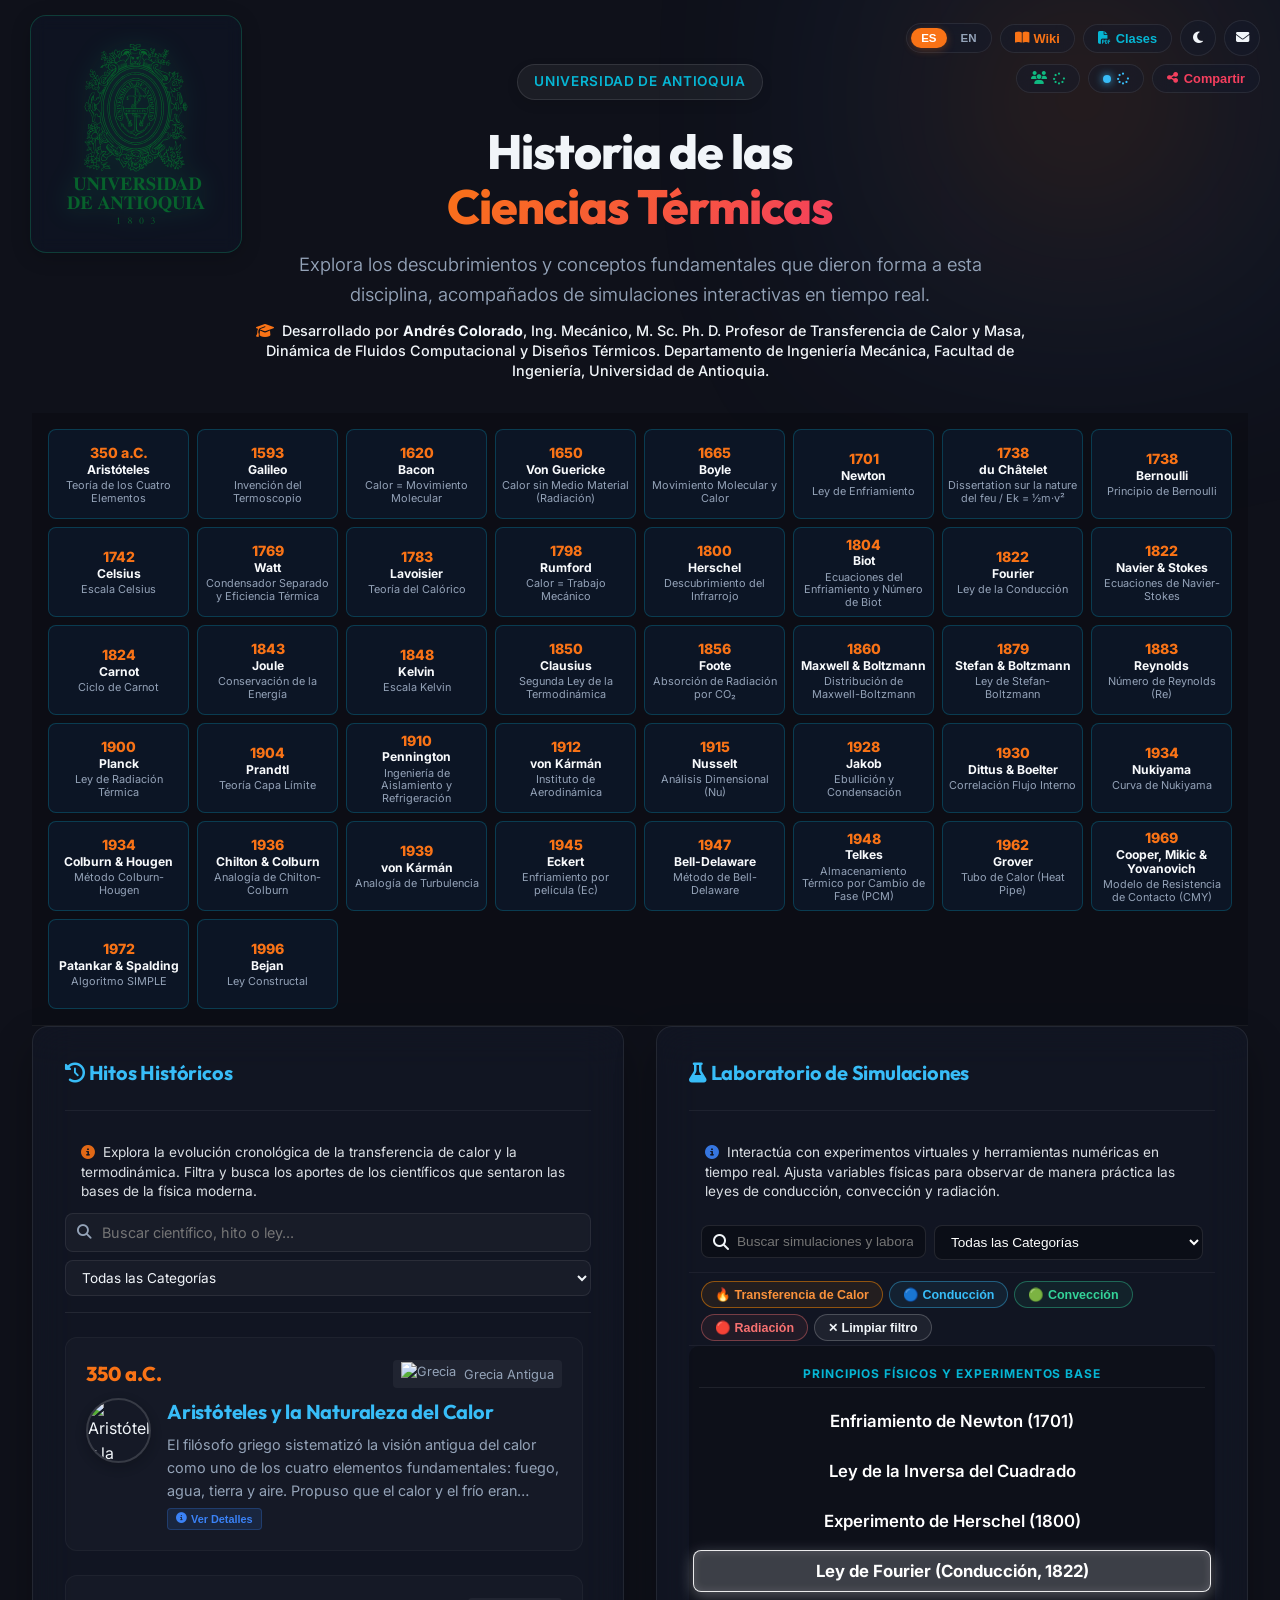
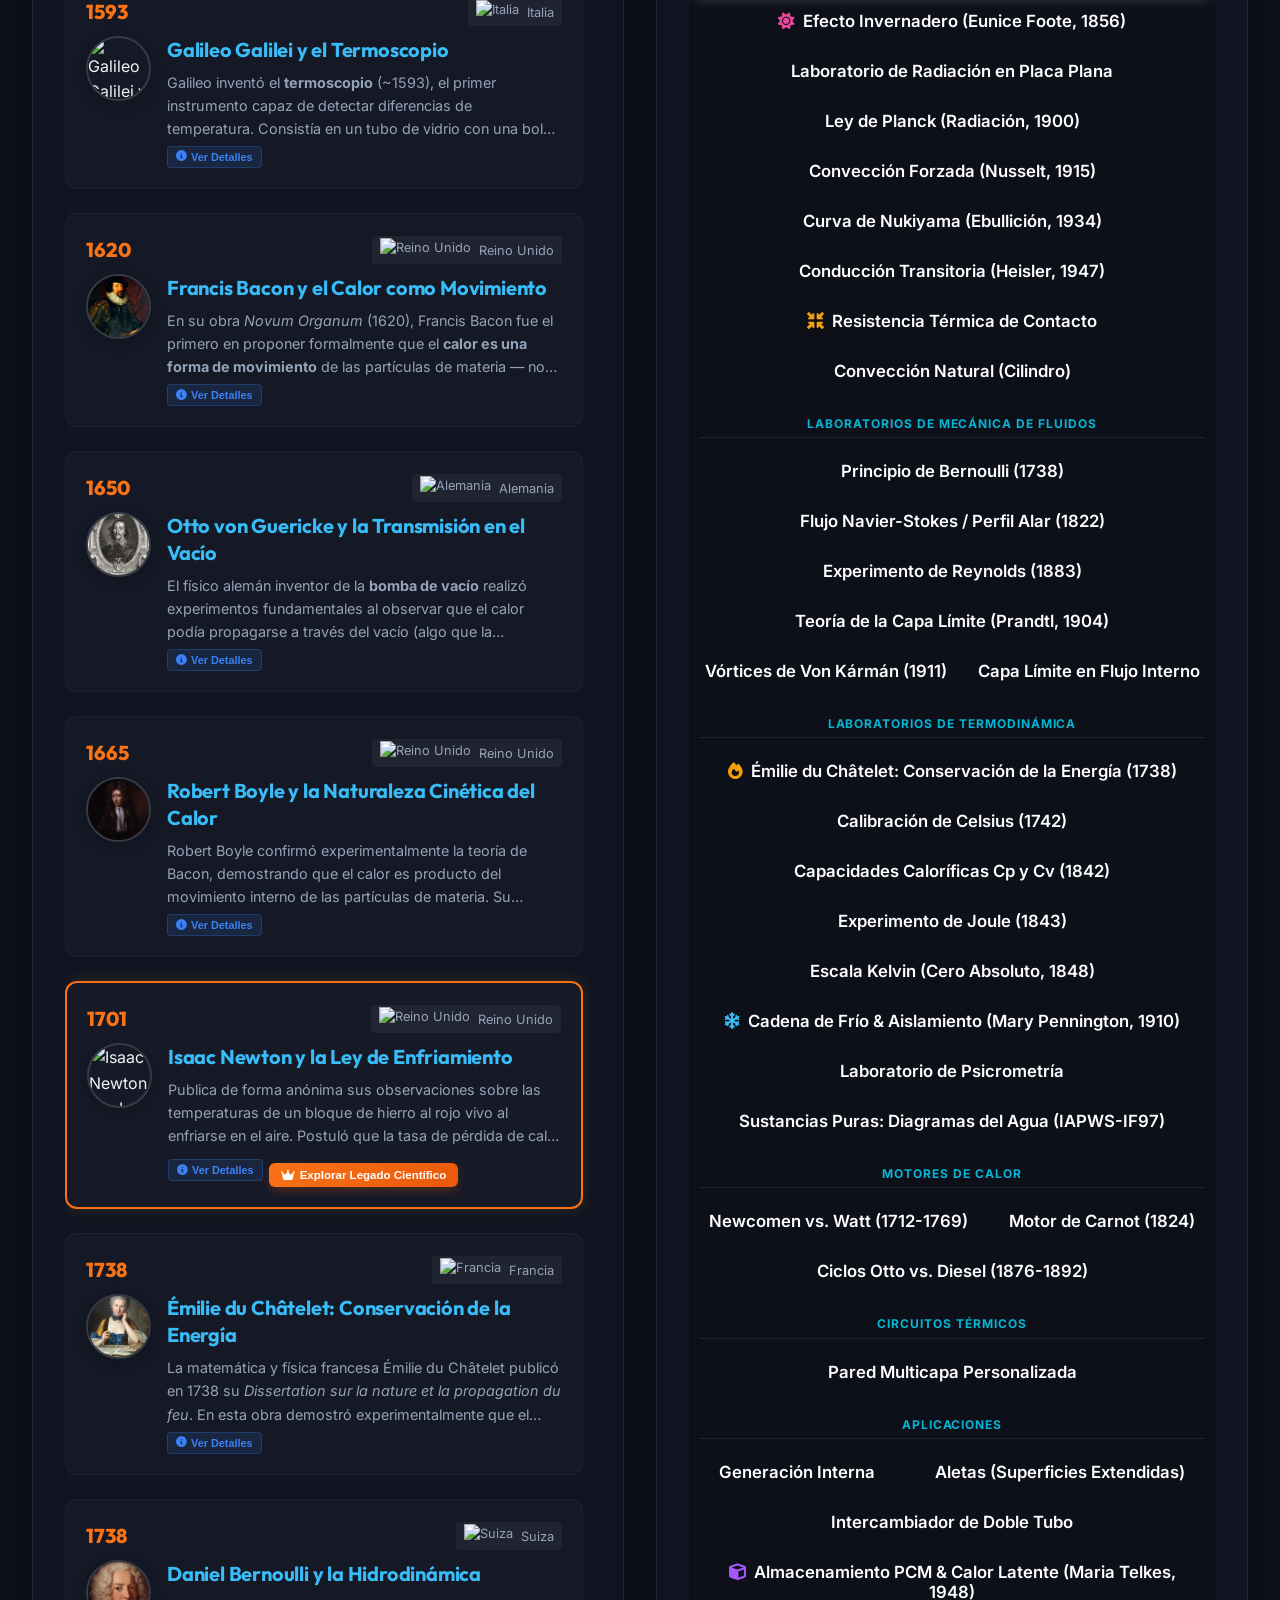
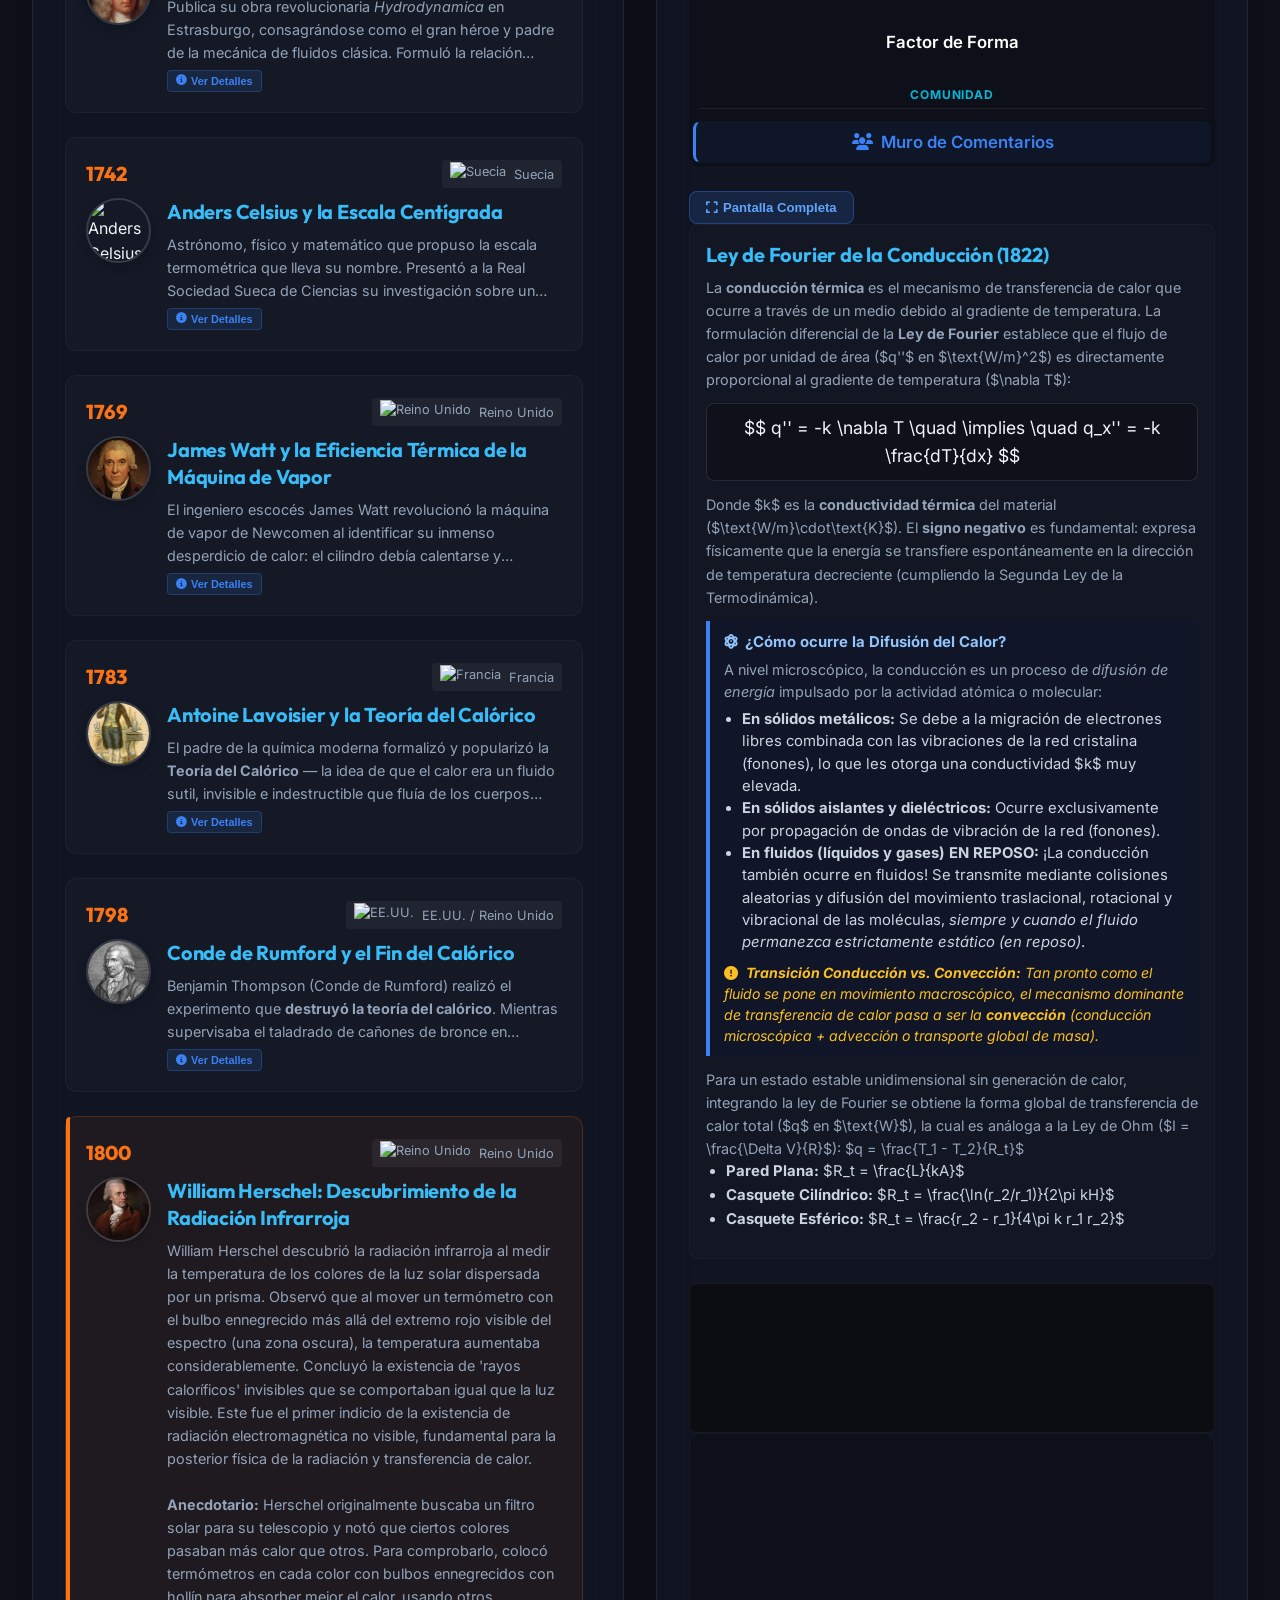
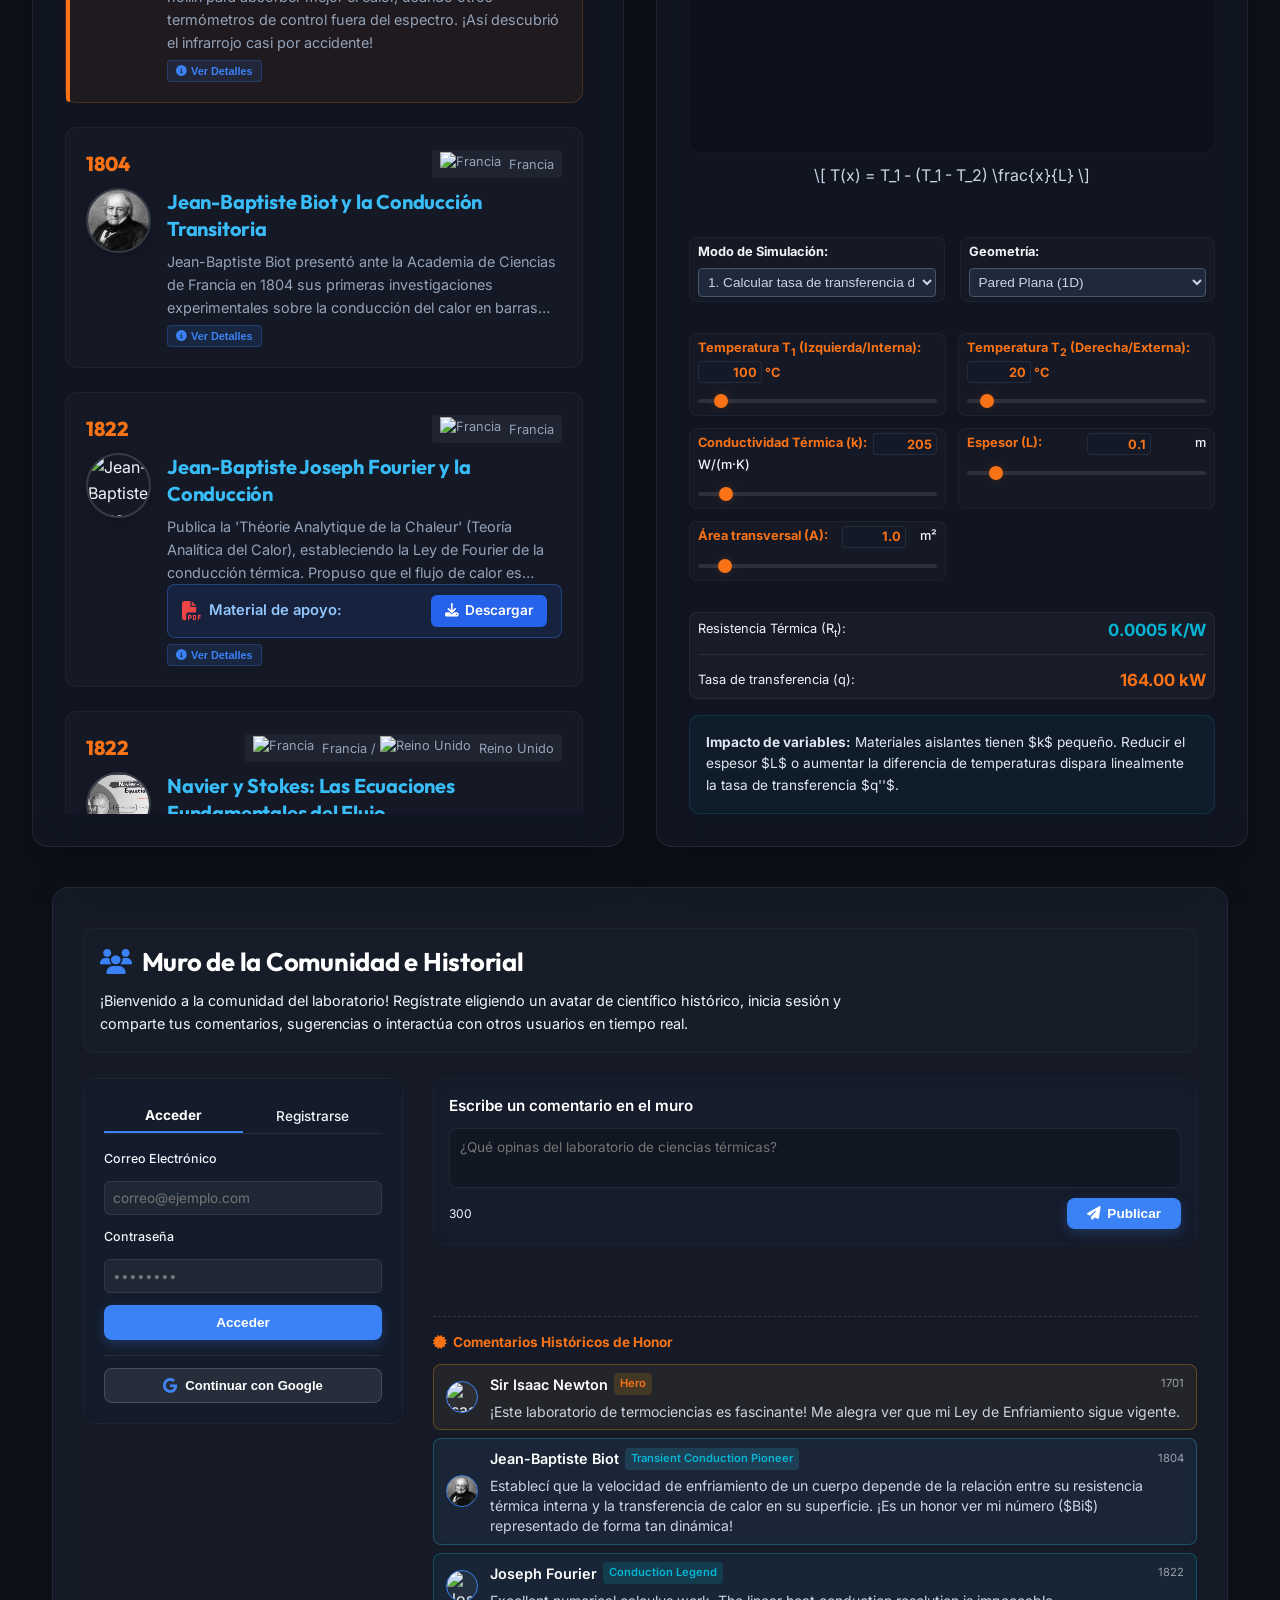
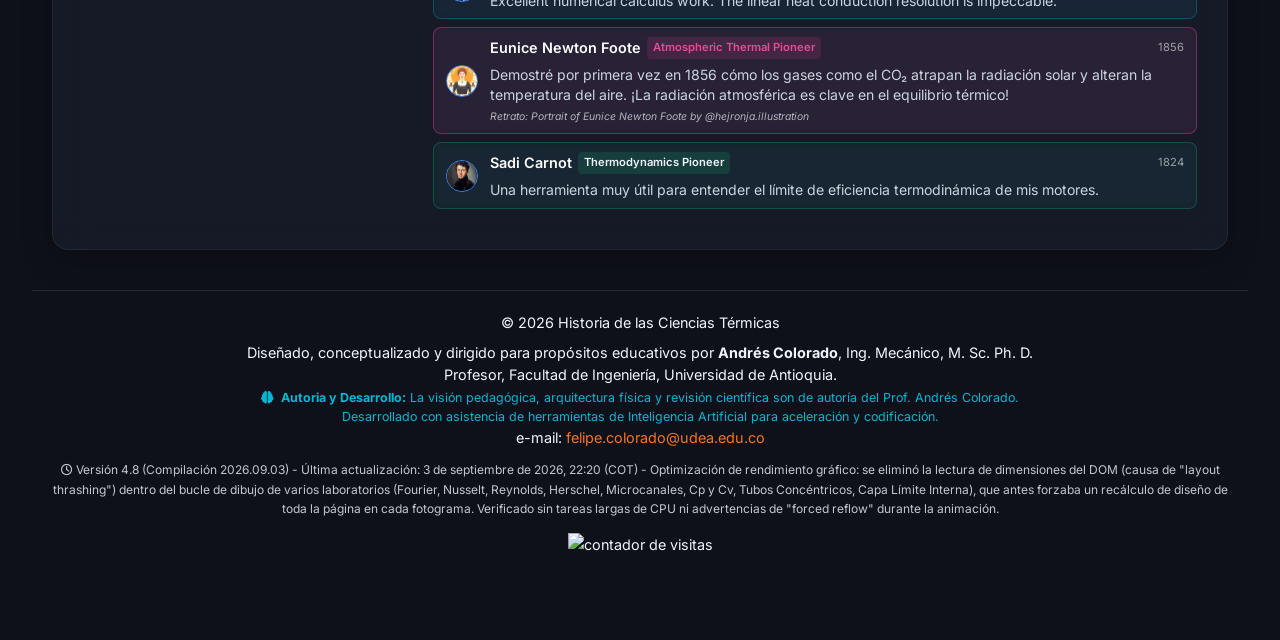
==== index.html @ 3f64eb7a "Add files via upload" ====
<!DOCTYPE html>
<html lang="es">

<head>
    <meta charset="UTF-8">
    <meta name="viewport" content="width=device-width, initial-scale=1.0">
    <title>Historia de las Ciencias Térmicas - UdeA</title>
    <meta name="description"
        content="Línea de tiempo interactiva y simulaciones de los hitos científicos más importantes en termodinámica, transferencia de calor y ciencias térmicas.">

    <!-- Google tag (gtag.js) - Google Analytics -->
    <!-- REEMPLAZAR 'G-XXXXXXXXXX' CON TU ID DE MEDICIÓN REAL DE GOOGLE ANALYTICS -->
    <script async src="https://www.googletagmanager.com/gtag/js?id=G-Z2BTN33SYF"></script>
    <script>
        window.dataLayer = window.dataLayer || [];
        function gtag() { dataLayer.push(arguments); }
        gtag('js', new Date());

        gtag('config', 'G-Z2BTN33SYF');
    </script>
    <link rel="preconnect" href="https://fonts.googleapis.com">
    <link rel="preconnect" href="https://fonts.gstatic.com" crossorigin>
    <link
        href="https://fonts.googleapis.com/css2?family=Inter:wght@300;400;500;600;700&family=Outfit:wght@400;600;700;800&display=swap"
        rel="stylesheet">

    <link rel="stylesheet" href="https://cdnjs.cloudflare.com/ajax/libs/font-awesome/6.4.0/css/all.min.css">

    <script src="https://cdn.jsdelivr.net/npm/chart.js"></script>
    <script
        src="https://cdn.jsdelivr.net/npm/chartjs-plugin-annotation@2.2.1/dist/chartjs-plugin-annotation.min.js"></script>

    <!-- FIX v2: MathJax configured for manual typeset control to fix first-load rendering -->
    <script>
        window.MathJax = {
            tex: {
                inlineMath: [['$', '$'], ['\\(', '\\)']]
            },
            startup: {
                typeset: false
            }
        };
    </script>
    <script src="https://cdn.jsdelivr.net/npm/mathjax@3/es5/tex-mml-chtml.js"></script>

    <link rel="stylesheet" href="style.css?v=v3fix17">

</head>

<body>
    <!-- Top Navbar Floating Controls -->
    <div
        style="position: fixed; top: 20px; right: 20px; z-index: 99999; display: flex; flex-direction: column; align-items: flex-end; gap: 8px;">

        <!-- Row 1: Controls -->
        <div style="display: flex; align-items: center; gap: 8px;">
            <div class="lang-selector-container"
                style="display: flex; gap: 4px; background: var(--panel-bg); padding: 4px; border-radius: 20px; border: 1px solid var(--panel-border); backdrop-filter: blur(10px);">
                <button class="lang-btn active" data-lang="es" onclick="translateDOM('es')"
                    style="background: none; border: none; color: var(--text-primary); font-size: 0.72rem; font-weight: 700; padding: 4px 10px; border-radius: 12px; cursor: pointer; transition: all 0.2s;">ES</button>
                <button class="lang-btn" data-lang="en" onclick="translateDOM('en')"
                    style="background: none; border: none; color: var(--text-muted); font-size: 0.72rem; font-weight: 700; padding: 4px 10px; border-radius: 12px; cursor: pointer; transition: all 0.2s;">EN</button>
            </div>

            <button id="wiki-toggle" class="btn-clear" title="Abrir Wiki de Ciencias Térmicas"
                style="background: var(--panel-bg); color: var(--accent-orange); border: 1px solid var(--panel-border); font-weight: 700; padding: 6px 14px; border-radius: 20px; cursor: pointer; backdrop-filter: blur(10px); display: inline-flex; align-items: center; gap: 5px; font-size: 0.8rem;"
                onclick="window.openThermalWiki();">
                <i class="fas fa-book-open"></i> <span>Wiki</span>
            </button>

            <!-- Descarga de Clases (PDF) Toggle -->
            <button id="downloads-toggle" class="btn-clear downloads-toggle-btn"
                title="Descargar clases de Transferencia de Calor y Masa">
                <i id="downloads-toggle-icon" class="fas fa-file-pdf"></i>
                <span class="lang-es">Clases</span><span class="lang-en" style="display:none;">Classes</span>
            </button>

            <button id="theme-toggle" class="btn-clear" title="Alternar Modo Oscuro/Claro"
                style="background: var(--panel-bg); color: var(--text-primary); border: 1px solid var(--panel-border); padding: 6px 12px; border-radius: 50%; cursor: pointer; backdrop-filter: blur(10px); width: 36px; height: 36px; display: flex; align-items: center; justify-content: center;">
                <i class="fas fa-moon"></i>
            </button>

            <button id="contact-toggle" class="btn-clear" title="Mostrar Información de Contacto"
                style="background: var(--panel-bg); color: var(--text-primary); border: 1px solid var(--panel-border); padding: 6px 12px; border-radius: 50%; cursor: pointer; backdrop-filter: blur(10px); width: 36px; height: 36px; display: flex; align-items: center; justify-content: center;">
                <i class="fas fa-envelope"></i>
            </button>
        </div>

        <!-- Row 2: Stats -->
        <div style="display: flex; align-items: center; gap: 8px;">
            <!-- Botón de Contador de Usuarios Registrados -->
            <button id="user-count-btn" class="btn-clear" title="Usuarios Registrados"
                style="background: var(--panel-bg); color: #10b981; border: 1px solid var(--panel-border); font-weight: 700; padding: 6px 14px; border-radius: 20px; cursor: pointer; backdrop-filter: blur(10px); display: inline-flex; align-items: center; gap: 6px; font-size: 0.8rem;">
                <i class="fas fa-users"></i> <span id="user-count-text"><i class="fas fa-spinner fa-spin"
                        style="font-size: 0.75rem;"></i></span>
            </button>

            <!-- Botón de Usuarios Conectados en Línea -->
            <button id="online-count-btn" class="btn-clear" title=""
                style="background: var(--panel-bg); color: #38bdf8; border: 1px solid var(--panel-border); font-weight: 700; padding: 6px 14px; border-radius: 20px; cursor: pointer; backdrop-filter: blur(10px); display: inline-flex; align-items: center; gap: 6px; font-size: 0.8rem;">
                <span
                    style="display: inline-block; width: 8px; height: 8px; border-radius: 50%; background: #38bdf8; box-shadow: 0 0 8px #38bdf8; animation: pulse-online 1.5s infinite;"></span>
                <span id="online-count-text"><i class="fas fa-spinner fa-spin" style="font-size: 0.75rem;"></i></span>
            </button>

            <!-- Botón de Compartir -->
            <button id="share-btn" class="btn-clear" title="Compartir Aplicación" onclick="openShareModal()"
                style="background: var(--panel-bg); color: #f43f5e; border: 1px solid var(--panel-border); font-weight: 700; padding: 6px 14px; border-radius: 20px; cursor: pointer; backdrop-filter: blur(10px); display: inline-flex; align-items: center; gap: 6px; font-size: 0.8rem;">
                <i class="fas fa-share-alt"></i>
                <span class="lang-es">Compartir</span>
                <span class="lang-en" style="display:none;">Share</span>
            </button>

            <style>
                @keyframes pulse-online {
                    0% {
                        opacity: 0.4;
                    }

                    50% {
                        opacity: 1;
                    }

                    100% {
                        opacity: 0.4;
                    }
                }
            </style>
        </div>
    </div>
    <div id="contact-box" class="contact-box glass"
        style="display: none; position: fixed; top: 75px; right: 20px; z-index: 1000; padding: 12px 16px; border-radius: 8px; border: 1px solid var(--panel-border); font-size: 0.75rem; color: var(--text-secondary); max-width: 300px; text-align: left; background: var(--panel-bg); flex-direction: column; gap: 4px; box-shadow: 0 8px 25px rgba(0, 0, 0, 0.25); backdrop-filter: blur(10px);">
        <div
            style="font-weight: bold; color: var(--accent-orange); display: flex; align-items: center; gap: 5px; margin-bottom: 4px;">
            <i class="fas fa-envelope-open-text"></i> <span class="lang-es">Contacto / Soporte</span><span
                class="lang-en" style="display:none;">Contact / Support</span>
        </div>
        <div><strong>Prof. Andrés Colorado</strong></div>
        <div style="font-size: 0.7rem; opacity: 0.85; margin-bottom: 2px;">
            <span class="lang-es">Ing. Mecánico, M. Sc. Ph. D. Profesor, Facultad de Ingeniería, Universidad de
                Antioquia</span>
            <span class="lang-en" style="display:none;">Mechanical Engineer, M. Sc. Ph. D. Professor, Faculty of
                Engineering, University of Antioquia</span>
        </div>
        <div style="font-size: 0.7rem; opacity: 0.85;">
            <span class="lang-es">Dudas, inquietudes o correcciones:</span>
            <span class="lang-en" style="display:none;">Questions, concerns or corrections:</span>
        </div>
        <div><a href="mailto:felipe.colorado@udea.edu.co"
                style="color: var(--accent-cyan); text-decoration: none; font-weight: bold;">felipe.colorado@udea.edu.co</a>
        </div>
    </div>

    <!-- Panel de Descarga de Clases (PDF) -->
    <div id="downloads-box" class="downloads-panel glass" style="display: none;">
        <div class="downloads-panel-title">
            <i class="fas fa-file-pdf"></i>
            <span class="lang-es">Descarga las clases de Transferencia de Calor y Masa</span>
            <span class="lang-en" style="display:none;">Download the Heat and Mass Transfer class slides</span>
        </div>
        <ol class="downloads-panel-list">
            <li>
                <a href="Clase%201.pdf" download target="_blank" rel="noopener">
                    <i class="fas fa-file-pdf"></i>
                    <span class="lang-es">Clase 1</span><span class="lang-en" style="display:none;">Class 1</span>
                </a>
            </li>
            <li>
                <a href="Clase%202.pdf" download target="_blank" rel="noopener">
                    <i class="fas fa-file-pdf"></i>
                    <span class="lang-es">Clase 2</span><span class="lang-en" style="display:none;">Class 2</span>
                </a>
            </li>
            <li>
                <a href="Clase%203%20y%20clase%204.pdf" download target="_blank" rel="noopener">
                    <i class="fas fa-file-pdf"></i>
                    <span class="lang-es">Clase 3 y Clase 4</span><span class="lang-en" style="display:none;">Class 3
                        &amp; Class 4</span>
                </a>
            </li>
            <li>
                <a href="Guia_Estudio_Transferencia_Calor_Masa_2.pdf" download target="_blank" rel="noopener">
                    <i class="fas fa-file-pdf"></i>
                    <span class="lang-es">Material Apoyo Clases 1-4</span><span class="lang-en"
                        style="display:none;">Support Material Lectures 1-4</span>
                </a>
            </li>
        </ol>
    </div>

    <div class="bg-glow"></div>
    <header class="app-header" style="position: relative;">
        <!-- Escudo Universidad de Antioquia -->
        <div class="udea-shield-container"
            style="position: absolute; top: 15px; left: 30px; z-index: 10; display: flex; align-items: center; justify-content: center; background: rgba(15, 23, 42, 0.45); border: 1px solid rgba(16, 185, 129, 0.25); padding: 18px 24px; border-radius: 16px; backdrop-filter: blur(8px); box-shadow: 0 4px 20px rgba(0, 0, 0, 0.2); transition: all 0.3s ease;">
            <img src="Escudo-UdeA.svg" alt="Escudo Universidad de Antioquia"
                style="height: 200px; width: auto; filter: drop-shadow(0 0 12px rgba(16, 185, 129, 0.35));" />
        </div>
        <style>
            .udea-shield-container:hover {
                transform: translateY(-2px);
                border-color: rgba(16, 185, 129, 0.65);
                box-shadow: 0 6px 24px rgba(16, 185, 129, 0.35);
            }

            @media (max-width: 768px) {
                .udea-shield-container {
                    position: relative;
                    top: 0;
                    left: 0;
                    margin: 0 auto 15px;
                    display: inline-flex;
                }

                .udea-shield-container img {
                    height: 120px !important;
                }
            }
        </style>
        <div class="header-content">
            <span class="badge">Universidad de Antioquia</span>
            <h1>Historia de las<br><span class="highlight">Ciencias Térmicas</span></h1>
            <p class="subtitle">
                <span class="lang-es">Explora los descubrimientos y conceptos fundamentales que dieron forma a esta
                    disciplina, acompañados de simulaciones interactivas en tiempo real.</span>
                <span class="lang-en" style="display:none;">Explore the fundamental discoveries and concepts that shaped
                    this discipline, accompanied by real-time interactive simulations.</span>
            </p>
            <p
                style="font-size: 0.9rem; color: var(--text-secondary); margin: 12px auto 0; font-weight: 500; max-width: 800px; line-height: 1.4; text-align: center;">
                <i class="fas fa-graduation-cap" style="color: var(--accent-orange); margin-right: 4px;"></i>
                <span class="lang-es">Desarrollado por <strong>Andrés Colorado</strong>, Ing. Mecánico, M. Sc. Ph. D.
                    Profesor de Transferencia de Calor y Masa, Dinámica de Fluidos Computacional y Diseños Térmicos.
                    Departamento de Ingeniería Mecánica, Facultad de Ingeniería, Universidad de Antioquia.</span>
                <span class="lang-en" style="display:none;">Developed by <strong>Andrés Colorado</strong>, Mechanical
                    Engineer, M. Sc. Ph. D. Professor of Heat and Mass Transfer, Computational Fluid Dynamics and
                    Thermal Designs. Department of Mechanical Engineering, Faculty of Engineering, University of
                    Antioquia.</span>
            </p>
        </div>
    </header>

    <main class="app-main">
        <!-- Horizontal Timeline -->
        <div class="top-timeline-wrapper">
            <div class="top-timeline-container" id="top-timeline">
                <div class="timeline-line"></div>
                <!-- Dynamic timeline cards will be loaded here -->
            </div>
        </div>

        <section class="dashboard-grid">

            <!-- Left Panel: Interactive Timeline -->
            <div class="panel glass timeline-panel">
                <div class="panel-header">
                    <h2><i class="fas fa-history"></i> <span class="lang-es">Hitos Históricos</span><span
                            class="lang-en" style="display:none;">Historical Milestones</span></h2>
                </div>
                <p class="section-description"
                    style="font-size: 0.85rem; color: var(--text-secondary); margin: 0 16px 12px 16px; opacity: 0.9; line-height: 1.4;">
                    <i class="fas fa-info-circle" style="color: var(--accent-orange); margin-right: 4px;"></i>
                    <span class="lang-es">Explora la evolución cronológica de la transferencia de calor y la
                        termodinámica. Filtra y busca los aportes de los científicos que sentaron las bases de la física
                        moderna.</span>
                    <span class="lang-en" style="display:none;">Explore the chronological evolution of heat transfer and
                        thermodynamics. Filter and search for the contributions of scientists who laid the foundations
                        of modern physics.</span>
                </p>

                <div class="timeline-controls">
                    <div class="search-wrapper">
                        <i class="fas fa-search"></i>
                        <input type="text" id="timeline-search" class="search-input"
                            placeholder="Buscar científico, hito o ley...">
                    </div>
                    <div class="filter-wrapper">
                        <select id="timeline-filter-category" class="filter-select">
                            <option value="all" class="lang-es">Todas las Categorías</option>
                            <option value="all" class="lang-en" style="display:none;">All Categories</option>
                            <option value="Historia">Historia</option>
                            <option value="Conducción">Conducción</option>
                            <option value="Convección">Convección</option>
                            <option value="Radiación">Radiación</option>
                            <option value="Termodinámica">Termodinámica</option>
                            <option value="Otros" class="lang-es">Otros</option>
                            <option value="Otros" class="lang-en" style="display:none;">Others</option>
                        </select>
                    </div>
                </div>

                <div class="timeline-container" id="timeline">
                    <!-- Dynamic timeline cards will be loaded here -->
                </div>
            </div>

            <div class="panel glass info-panel">
                <div class="panel-header">
                    <h2><i class="fas fa-flask"></i> <span class="lang-es">Laboratorio de Simulaciones</span><span
                            class="lang-en" style="display:none;">Simulation Laboratory</span></h2>
                </div>
                <p class="section-description"
                    style="font-size: 0.85rem; color: var(--text-secondary); margin: 0 16px 12px 16px; opacity: 0.9; line-height: 1.4;">
                    <i class="fas fa-info-circle" style="color: var(--accent-blue); margin-right: 4px;"></i>
                    <span class="lang-es">Interactúa con experimentos virtuales y herramientas numéricas en tiempo real.
                        Ajusta variables físicas para observar de manera práctica las leyes de conducción, convección y
                        radiación.</span>
                    <span class="lang-en" style="display:none;">Interact with virtual experiments and numerical tools in
                        real time. Adjust physical variables to practically observe the laws of conduction, convection,
                        and radiation.</span>
                </p>

                <div class="tabs-container">
                    <div
                        style="padding: 12px; border-bottom: 1px solid rgba(255,255,255,0.05); display: flex; gap: 8px; flex-wrap: wrap;">
                        <div style="position: relative; flex: 1; min-width: 200px;">
                            <i class="fas fa-search"
                                style="position: absolute; left: 12px; top: 50%; transform: translateY(-50%); color: var(--text-secondary);"></i>
                            <input type="text" id="lab-search" placeholder="Buscar simulaciones y laboratorios..."
                                onkeyup="window.filterLabs()"
                                style="width: 100%; padding: 8px 12px 8px 35px; border-radius: 8px; border: 1px solid rgba(255,255,255,0.1); background: rgba(0,0,0,0.3); color: white; font-size: 0.85rem; box-sizing: border-box;">
                        </div>
                        <select id="lab-filter-category" onchange="window.filterLabs()"
                            style="padding: 8px 12px; border-radius: 8px; border: 1px solid rgba(255,255,255,0.1); background: rgba(0,0,0,0.3); color: white; font-size: 0.85rem; cursor: pointer;">
                            <option value="all" class="lang-es">Todas las Categorías</option>
                            <option value="all" class="lang-en" style="display:none;">All Categories</option>
                            <option value="Principios" class="lang-es">Principios y Experimentos</option>
                            <option value="Principios" class="lang-en" style="display:none;">Principles & Experiments
                            </option>
                            <option id="mecanica-de-fluidos" value="Mecánica" class="lang-es">Laboratorios de Mecánica
                                de Fluidos</option>
                            <option id="mecanica-de-fluidos-en" value="Mecánica" class="lang-en" style="display:none;">
                                Fluid Mechanics Laboratories</option>
                            <option value="Motores" class="lang-es">Motores de Calor</option>
                            <option value="Motores" class="lang-en" style="display:none;">Heat Engines</option>
                            <option value="Termodinámica" class="lang-es">Termodinámica</option>
                            <option value="Termodinámica" class="lang-en" style="display:none;">Thermodynamics</option>
                            <option value="Circuitos" class="lang-es">Circuitos Térmicos</option>
                            <option value="Circuitos" class="lang-en" style="display:none;">Thermal Circuits</option>
                            <option value="Aplicaciones" class="lang-es">Aplicaciones</option>
                            <option value="Aplicaciones" class="lang-en" style="display:none;">Applications</option>
                            <option value="transferencia-calor" class="lang-es">🔥 Transferencia de Calor</option>
                            <option value="transferencia-calor" class="lang-en" style="display:none;">🔥 Heat Transfer Labs</option>
                            <option value="Comunidad" class="lang-es">Comunidad</option>
                            <option value="Comunidad" class="lang-en" style="display:none;">Community</option>
                            <optgroup label="Mecanismos" class="lang-es">
                                <option value="conduccion">Conducción</option>
                                <option value="conveccion">Convección</option>
                                <option value="radiacion">Radiación</option>
                            </optgroup>
                            <optgroup label="Mechanisms" class="lang-en" style="display:none;">
                                <option value="conduccion">Conduction</option>
                                <option value="conveccion">Convection</option>
                                <option value="radiacion">Radiation</option>
                            </optgroup>
                        </select>
                    </div>

                    <div id="tc-pill-filters" style="display:flex; gap:6px; flex-wrap:wrap; padding:8px 12px 4px 12px; border-bottom:1px solid rgba(255,255,255,0.05);">
                        <button class="tc-pill" data-filter="transferencia-calor"
                            onclick="window.activatePillFilter(this)"
                            style="padding:5px 13px; border-radius:20px; border:1px solid rgba(255,140,0,0.5); background:rgba(255,140,0,0.08); color:#fb923c; font-size:0.78rem; cursor:pointer; font-weight:600; transition:all .2s;">
                            🔥 <span class="lang-es">Transferencia de Calor</span><span class="lang-en" style="display:none;">Heat Transfer</span>
                        </button>
                        <button class="tc-pill" data-filter="conduccion"
                            onclick="window.activatePillFilter(this)"
                            style="padding:5px 13px; border-radius:20px; border:1px solid rgba(56,189,248,0.4); background:rgba(56,189,248,0.07); color:#38bdf8; font-size:0.78rem; cursor:pointer; font-weight:600; transition:all .2s;">
                            🔵 <span class="lang-es">Conducción</span><span class="lang-en" style="display:none;">Conduction</span>
                        </button>
                        <button class="tc-pill" data-filter="conveccion"
                            onclick="window.activatePillFilter(this)"
                            style="padding:5px 13px; border-radius:20px; border:1px solid rgba(52,211,153,0.4); background:rgba(52,211,153,0.07); color:#34d399; font-size:0.78rem; cursor:pointer; font-weight:600; transition:all .2s;">
                            🟢 <span class="lang-es">Convección</span><span class="lang-en" style="display:none;">Convection</span>
                        </button>
                        <button class="tc-pill" data-filter="radiacion"
                            onclick="window.activatePillFilter(this)"
                            style="padding:5px 13px; border-radius:20px; border:1px solid rgba(248,113,113,0.4); background:rgba(248,113,113,0.07); color:#f87171; font-size:0.78rem; cursor:pointer; font-weight:600; transition:all .2s;">
                            🔴 <span class="lang-es">Radiación</span><span class="lang-en" style="display:none;">Radiation</span>
                        </button>
                        <button class="tc-pill tc-pill-active" data-filter="all"
                            onclick="window.activatePillFilter(this)"
                            style="padding:5px 13px; border-radius:20px; border:1px solid rgba(255,255,255,0.2); background:rgba(255,255,255,0.06); color:var(--text-secondary); font-size:0.78rem; cursor:pointer; font-weight:600; transition:all .2s;">
                            ✕ <span class="lang-es">Limpiar filtro</span><span class="lang-en" style="display:none;">Clear filter</span>
                        </button>
                    </div>
                    <div class="tabs-header">
                        <div class="tab-category-title"><span class="lang-es">Principios Físicos y Experimentos
                                Base</span><span class="lang-en" style="display:none;">Physical Principles and Base
                                Experiments</span></div>
                        <button class="tab-btn" data-target="newton-sim" data-category="transferencia-calor" data-tags="transferencia-calor conveccion">Enfriamiento de Newton
                            (1701)</button>
                        <button class="tab-btn" data-target="invsq-sim" data-category="transferencia-calor">Ley de la Inversa del
                            Cuadrado</button>
                        <button class="tab-btn" data-target="herschel-sim" data-category="transferencia-calor" data-tags="transferencia-calor radiacion">Experimento de
                            Herschel (1800)</button>
                        <button class="tab-btn active" data-target="fourier-sim" data-category="transferencia-calor" data-tags="transferencia-calor conduccion">Ley de Fourier
                            (Conducción, 1822)</button>
                        <button class="tab-btn" data-target="foote-sim"
                            onclick="setTimeout(function(){ if(window.initFooteSimulation) window.initFooteSimulation(); }, 50);"><i
                                class="fas fa-sun" style="color:#ec4899; margin-right:4px;"></i> <span
                                class="lang-es">Efecto Invernadero (Eunice Foote, 1856)</span><span class="lang-en"
                                style="display:none;">Greenhouse Effect (Eunice Foote, 1856)</span></button>
                        <button class="tab-btn" data-target="lab-radiacion-placa-plana"
                            data-category="transferencia-calor" data-tags="transferencia-calor radiacion">
                            <span class="lang-es">Laboratorio de Radiación en Placa Plana</span><span class="lang-en"
                                style="display:none;">Flat Plate Radiation Lab</span></button>
                        <button class="tab-btn" data-target="planck-sim" data-category="transferencia-calor" data-tags="transferencia-calor radiacion">Ley de Planck
                            (Radiación, 1900)</button>
                        <button class="tab-btn" data-target="nusselt-sim" data-category="transferencia-calor" data-tags="transferencia-calor conduccion conveccion">Convección Forzada
                            (Nusselt, 1915)</button>
                        <button class="tab-btn" data-target="boiling-sim" data-category="transferencia-calor" data-tags="transferencia-calor conveccion">Curva de Nukiyama
                            (Ebullición, 1934)</button>
                        <button class="tab-btn" data-target="transient-sim" data-category="transferencia-calor" data-tags="transferencia-calor conduccion">Conducción
                            Transitoria (Heisler, 1947)</button>
                        <button class="tab-btn" data-target="contact-res-sim" data-category="transferencia-calor" data-tags="transferencia-calor conduccion"><i class="fas fa-compress-arrows-alt"
                                style="color:#f59e0b; margin-right:4px;"></i> <span class="lang-es">Resistencia
                                Térmica de Contacto</span><span class="lang-en" style="display:none;">Thermal Contact
                                Resistance</span></button>
                        <button class="tab-btn" data-target="nat-conv-sim" data-category="transferencia-calor" data-tags="transferencia-calor conveccion">Convección Natural
                            (Cilindro)</button>
                        <div class="tab-category-title"><span class="lang-es">Laboratorios de Mecánica de
                                Fluidos</span><span class="lang-en" style="display:none;">Fluid Mechanics
                                Laboratories</span></div>
                        <button class="tab-btn" data-target="bernoulli-sim">Principio de Bernoulli (1738)</button>
                        <button class="tab-btn" data-target="ns-sim">Flujo Navier-Stokes / Perfil Alar (1822)</button>
                        <button class="tab-btn" data-target="reynolds-sim">Experimento de
                            Reynolds (1883)</button>
                        <button class="tab-btn" data-target="prandtl-sim" data-category="transferencia-calor" data-tags="transferencia-calor conveccion">Teoría de la Capa
                            Límite (Prandtl, 1904)</button>
                        <button class="tab-btn" data-target="vortex-sim">Vórtices de Von Kármán (1911)</button>
                        <button class="tab-btn" data-target="internal-bl-sim" data-category="transferencia-calor" data-tags="transferencia-calor conveccion">Capa Límite en
                            Flujo Interno</button>
                        <div class="tab-category-title"><span class="lang-es">Laboratorios de Termodinámica</span><span
                                class="lang-en" style="display:none;">Thermodynamics Laboratories</span></div>
                        <button class="tab-btn" data-target="chatelet-sim"><i
                                class="fas fa-fire" style="color:#f59e0b; margin-right:4px;"></i> <span
                                class="lang-es">Émilie du Châtelet: Conservación de la Energía (1738)</span><span
                                class="lang-en" style="display:none;">Émilie du Châtelet: Energy Conservation
                                (1738)</span></button>
                        <button class="tab-btn" data-target="celsius-sim">Calibración de Celsius (1742)</button>
                        <button class="tab-btn" data-target="cpcv-sim">Capacidades Caloríficas Cp y Cv (1842)</button>
                        <button class="tab-btn" data-target="joule-sim">Experimento de Joule (1843)</button>
                        <button class="tab-btn" data-target="kelvin-sim">Escala Kelvin (Cero Absoluto, 1848)</button>
                        <button class="tab-btn lab-otros" data-target="clausius-sim">Entropía y Segunda Ley (Clausius,
                            1850)</button>
                        <button class="tab-btn lab-otros" data-target="maxwell-sim">Teoría Cinética (Maxwell-Boltzmann,
                            1860)</button>
                        <button class="tab-btn" data-target="pennington-sim"
                            data-category="transferencia-calor" data-tags="transferencia-calor conduccion"><i
                                class="fas fa-snowflake" style="color:#38bdf8; margin-right:4px;"></i> <span
                                class="lang-es">Cadena de Frío & Aislamiento (Mary Pennington, 1910)</span><span
                                class="lang-en" style="display:none;">Cold Chain & Insulation (Mary Pennington,
                                1910)</span></button>
                        <button class="tab-btn" data-target="psychrometry-lab-sim"
                            onclick="setTimeout(function(){ if(window.initPsychrometryLab) window.initPsychrometryLab(); }, 50);">
                            <span class="lang-es">Laboratorio de Psicrometría</span><span class="lang-en"
                                style="display:none;">Psychrometrics Lab</span></button>
                        <button class="tab-btn" data-target="water-substance-sim"><span class="lang-es">Sustancias
                                Puras: Diagramas del Agua (IAPWS-IF97)</span><span class="lang-en"
                                style="display:none;">Pure Substances: Water Diagrams
                                (IAPWS-IF97)</span></button>
                        <div class="tab-category-title"><span class="lang-es">Motores de Calor</span><span
                                class="lang-en" style="display:none;">Heat Engines</span></div>
                        <button class="tab-btn" data-target="watt-sim">Newcomen vs. Watt (1712-1769)</button>
                        <button class="tab-btn" data-target="carnot-sim">Motor de Carnot (1824)</button>
                        <button class="tab-btn" data-target="ottodiesel-sim">Ciclos Otto vs. Diesel (1876-1892)</button>
                        <div class="tab-category-title"><span class="lang-es">Circuitos Térmicos</span><span
                                class="lang-en" style="display:none;">Thermal Circuits</span></div>
                        <button class="tab-btn" data-target="multicapa-custom-sim" data-category="transferencia-calor" data-tags="transferencia-calor conduccion">Pared
                            Multicapa Personalizada</button>
                        <div class="tab-category-title"><span class="lang-es">Aplicaciones</span><span class="lang-en"
                                style="display:none;">Applications</span></div>
                        <button class="tab-btn" data-target="gen-sim" data-category="transferencia-calor" data-tags="transferencia-calor conduccion">Generación
                            Interna</button>
                        <button class="tab-btn lab-otros" data-target="pelton-sim">Tanque + Venturi + Pelton</button>
                        <button class="tab-btn" data-target="fin-sim" data-category="transferencia-calor" data-tags="transferencia-calor conduccion conveccion">Aletas (Superficies
                            Extendidas)</button>
                        <button class="tab-btn" data-target="doublepipe-sim" data-category="transferencia-calor" data-tags="transferencia-calor conveccion">Intercambiador de
                            Doble Tubo</button>
                        <button class="tab-btn" data-target="telkes-sim"
                            data-category="transferencia-calor" data-tags="transferencia-calor conduccion"><i
                                class="fas fa-cube" style="color:#a855f7; margin-right:4px;"></i> <span
                                class="lang-es">Almacenamiento PCM & Calor Latente (Maria Telkes, 1948)</span><span
                                class="lang-en" style="display:none;">PCM Thermal Storage & Latent Heat (Maria Telkes,
                                1948)</span></button>
                        <button class="tab-btn" data-target="vf-sim" data-category="transferencia-calor" data-tags="transferencia-calor radiacion">Factor de Forma</button>
                        <button class="tab-btn lab-otros" data-target="microchannel-sim" data-category="transferencia-calor">Disipador de
                            Microcanales (1981)</button>
                        <div class="tab-category-title"><span class="lang-es">Comunidad</span><span class="lang-en"
                                style="display:none;">Community</span></div>
                        <button class="tab-btn"
                            onclick="document.getElementById('community-board-section').scrollIntoView({ behavior: 'smooth' })"
                            style="border-left: 3px solid var(--accent-blue); color: var(--accent-blue) !important; background: rgba(59,130,246,0.06);"><i
                                class="fas fa-users" style="margin-right: 4px;"></i> <span class="lang-es">Muro de
                                Comentarios</span><span class="lang-en" style="display:none;">Comment
                                Wall</span></button>
                    </div>

                    <div class="tabs-content">

                        <!-- Fourier Simulation Tab -->
                        <div class="tab-pane active" id="fourier-sim">
                            <div id="fourier-lab-modal">
                                <button id="fourier-lab-open-btn" title="Abrir laboratorio en pantalla completa">
                                    <i class="fas fa-expand"></i>
                                    <span class="lang-es">Pantalla Completa</span>
                                    <span class="lang-en" style="display:none;">Full Screen</span>
                                </button>
                                <button id="fourier-lab-close-btn" aria-label="Cerrar pantalla completa"
                                    title="Cerrar pantalla completa">&#x2715;</button>
                                <div id="fourier-lab-aria-live" class="sr-only" role="status" aria-live="polite"></div>
                                <div class="sim-intro">
                                    <h3><span class="lang-es">Ley de Fourier de la Conducción (1822)</span><span
                                            class="lang-en" style="display:none;">Fourier's Law of Heat Conduction
                                            (1822)</span></h3>

                                    <p><span class="lang-es">La <strong>conducción térmica</strong> es el mecanismo de
                                            transferencia de calor que ocurre a través de un medio debido al gradiente
                                            de temperatura. La formulación diferencial de la <strong>Ley de
                                                Fourier</strong> establece que el flujo de calor por unidad de área
                                            ($q''$ en $\text{W/m}^2$) es directamente proporcional al gradiente de
                                            temperatura ($\nabla T$):</span>
                                        <span class="lang-en" style="display:none;"><strong>Thermal conduction</strong>
                                            is the heat transfer mechanism that occurs through a medium due to a
                                            temperature gradient. The differential formulation of <strong>Fourier's
                                                Law</strong> states that heat flux per unit area ($q''$ in
                                            $\text{W/m}^2$) is directly proportional to the temperature gradient
                                            ($\nabla T$):</span>
                                    </p>

                                    <div
                                        style="text-align: center; margin: 12px 0; font-size: 1.1rem; background: rgba(0,0,0,0.25); padding: 10px; border-radius: 8px; border: 1px solid rgba(255,255,255,0.1);">
                                        $$ q'' = -k \nabla T \quad \implies \quad q_x'' = -k \frac{dT}{dx} $$
                                    </div>

                                    <p><span class="lang-es">Donde $k$ es la <strong>conductividad térmica</strong> del
                                            material ($\text{W/m}\cdot\text{K}$). El <strong>signo negativo</strong> es
                                            fundamental: expresa físicamente que la energía se transfiere
                                            espontáneamente en la dirección de temperatura decreciente (cumpliendo la
                                            Segunda Ley de la Termodinámica).</span>
                                        <span class="lang-en" style="display:none;">Where $k$ is the material's
                                            <strong>thermal conductivity</strong> ($\text{W/m}\cdot\text{K}$). The
                                            <strong>negative sign</strong> is fundamental: it physically expresses that
                                            energy flows spontaneously in the direction of decreasing temperature
                                            (satisfying the Second Law of Thermodynamics).</span>
                                    </p>

                                    <div
                                        style="background: rgba(15, 23, 42, 0.6); border-left: 4px solid #3b82f6; padding: 10px 14px; margin: 12px 0; border-radius: 0 8px 8px 0; font-size: 0.93rem; line-height: 1.5;">
                                        <strong style="color: #93c5fd;"><i class="fas fa-atom"
                                                style="margin-right: 6px;"></i><span class="lang-es">¿Cómo ocurre la
                                                Difusión del Calor?</span><span class="lang-en"
                                                style="display:none;">How does Heat Diffusion occur?</span></strong>
                                        <p style="margin-top: 6px; margin-bottom: 6px;"><span class="lang-es">A nivel
                                                microscópico, la conducción es un proceso de <em>difusión de
                                                    energía</em> impulsado por la actividad atómica o molecular:</span>
                                            <span class="lang-en" style="display:none;">At the microscopic level,
                                                conduction is an energy <em>diffusion process</em> driven by atomic or
                                                molecular activity:</span>
                                        </p>
                                        <ul style="margin-left: 18px; margin-bottom: 4px; color: #cbd5e1;">
                                            <li><strong><span class="lang-es">En sólidos metálicos:</span><span
                                                        class="lang-en" style="display:none;">In metallic
                                                        solids:</span></strong> <span class="lang-es">Se debe a la
                                                    migración de electrones libres combinada con las vibraciones de la
                                                    red cristalina (fonones), lo que les otorga una conductividad $k$
                                                    muy elevada.</span><span class="lang-en" style="display:none;">It is
                                                    due to free electron migration combined with lattice vibrations
                                                    (phonons), granting high $k$.</span></li>
                                            <li><strong><span class="lang-es">En sólidos aislantes y
                                                        dieléctricos:</span><span class="lang-en"
                                                        style="display:none;">In insulators &
                                                        dielectrics:</span></strong> <span class="lang-es">Ocurre
                                                    exclusivamente por propagación de ondas de vibración de la red
                                                    (fonones).</span><span class="lang-en" style="display:none;">Occurs
                                                    exclusively through lattice vibration waves (phonons).</span></li>
                                            <li><strong><span class="lang-es">En fluidos (líquidos y gases) EN
                                                        REPOSO:</span><span class="lang-en" style="display:none;">In
                                                        FLUIDS AT REST:</span></strong> <span class="lang-es">¡La
                                                    conducción también ocurre en fluidos! Se transmite mediante
                                                    colisiones aleatorias y difusión del movimiento traslacional,
                                                    rotacional y vibracional de las moléculas, <em>siempre y cuando el
                                                        fluido permanezca estrictamente estático (en
                                                        reposo)</em>.</span><span class="lang-en"
                                                    style="display:none;">Conduction also occurs in fluids! It is
                                                    transmitted via molecular collisions as long as the fluid remains
                                                    strictly static (at rest).</span></li>
                                        </ul>
                                        <div
                                            style="margin-top: 8px; font-style: italic; color: #fbbf24; font-size: 0.88rem;">
                                            <i class="fas fa-exclamation-circle" style="margin-right: 4px;"></i>
                                            <span class="lang-es"><strong>Transición Conducción vs. Convección:</strong>
                                                Tan pronto como el fluido se pone en movimiento macroscópico, el
                                                mecanismo dominante de transferencia de calor pasa a ser la
                                                <strong>convección</strong> (conducción microscópica + advección o
                                                transporte global de masa).</span>
                                            <span class="lang-en" style="display:none;"><strong>Conduction vs.
                                                    Convection Transition:</strong> As soon as the fluid experiences
                                                bulk macroscopic motion, the dominant heat transfer mechanism becomes
                                                <strong>convection</strong> (conduction + fluid advection).</span>
                                        </div>
                                    </div>

                                    <p style="margin-top: 10px;"><span class="lang-es">Para un estado estable
                                            unidimensional sin generación de calor, integrando la ley de Fourier se
                                            obtiene la forma global de transferencia de calor total ($q$ en $\text{W}$),
                                            la cual es análoga a la Ley de Ohm ($I = \frac{\Delta V}{R}$): $q =
                                            \frac{T_1 - T_2}{R_t}$</span>
                                        <span class="lang-en" style="display:none;">For a 1D steady-state condition
                                            without heat generation, integrating Fourier's law yields the total heat
                                            rate ($q$ in $\text{W}$), analogous to Ohm's Law ($I = \frac{\Delta V}{R}$):
                                            $q = \frac{T_1 - T_2}{R_t}$</span>
                                    </p>

                                    <ul
                                        style="color: #cbd5e1; margin-left: 20px; margin-bottom: 10px; font-size: 0.93rem;">
                                        <li><strong>Pared Plana:</strong> $R_t = \frac{L}{kA}$</li>
                                        <li><strong>Casquete Cilíndrico:</strong> $R_t = \frac{\ln(r_2/r_1)}{2\pi kH}$
                                        </li>
                                        <li><strong>Casquete Esférico:</strong> $R_t = \frac{r_2 - r_1}{4\pi k r_1 r_2}$
                                        </li>
                                    </ul>
                                </div>

                                <div class="simulation-workspace fourier-layout">
                                    <div class="fourier-visual-block">
                                        <div class="canvas-container">
                                            <canvas id="fourierChart"></canvas>
                                        </div>
                                        <div class="chart-container">
                                            <canvas id="fourierGraph"></canvas>
                                        </div>
                                        <div id="fourier-analytical-formula"
                                            style="text-align: center; color: #cbd5e1; font-size: 1rem; margin-top: 10px; min-height: 50px;">
                                            <span class="lang-es">\[ T(x) = T_1 - (T_1 - T_2) \frac{x}{L} \]</span><span
                                                class="lang-en" style="display:none;">\[ T(x) = T_1 - (T_1 - T_2)
                                                \frac{x}{L}
                                                \]</span>
                                        </div>
                                    </div>
                                    <div class="controls-container fourier-controls-block">
                                        <div style="display: flex; gap: 15px; margin-bottom: 15px; flex-wrap: wrap;">
                                            <div class="control-group" style="flex: 1; min-width: 200px;">
                                                <label for="fourier-mode-select"><strong>Modo de
                                                        Simulación:</strong></label>
                                                <select id="fourier-mode-select"
                                                    style="width: 100%; background: #1e293b; color: #cbd5e1; border: 1px solid #475569; padding: 5px; border-radius: 4px; font-size: 0.85rem; outline: none; margin-top: 4px;">
                                                    <option value="calc-q" selected>1. Calcular tasa de transferencia de
                                                        calor (q)</option>
                                                    <option value="calc-t2">2. Calcular Temperatura de la pared 2 (T₂)
                                                    </option>
                                                </select>
                                            </div>
                                            <div class="control-group" style="flex: 1; min-width: 200px;">
                                                <label for="fourier-geom"><strong>Geometría:</strong></label>
                                                <select id="fourier-geom"
                                                    style="width: 100%; background: #1e293b; color: #cbd5e1; border: 1px solid #475569; padding: 5px; border-radius: 4px; font-size: 0.85rem; outline: none; margin-top: 4px;">
                                                    <option value="plane" selected>Pared Plana (1D)</option>
                                                    <option value="cylinder">Casquete Cilíndrico (Radial)</option>
                                                    <option value="sphere">Casquete Esférico (Radial)</option>
                                                </select>
                                            </div>
                                        </div>
                                        <div
                                            style="display: grid; grid-template-columns: repeat(auto-fit, minmax(200px, 1fr)); gap: 12px; margin-bottom: 15px;">
                                            <div class="control-group">
                                                <label for="fourier-t1">
                                                    <span class="lang-es">Temperatura T<sub>1</sub>
                                                        (Izquierda/Interna):</span>
                                                    <span class="lang-en" style="display:none;">Temperature
                                                        T<sub>1</sub>
                                                        (Left/Inner):</span>
                                                    <span><input type="number" id="fourier-t1-num" class="sim-number-input" min="-273" max="5000" step="1" value="100"> &deg;C</span>
                                                </label>
                                                <input type="range" id="fourier-t1" min="-273" max="5000" step="1"
                                                    value="100">
                                            </div>
                                            <div class="control-group" id="fourier-t2-container">
                                                <label for="fourier-t2">
                                                    <span class="lang-es">Temperatura T<sub>2</sub>
                                                        (Derecha/Externa):</span>
                                                    <span class="lang-en" style="display:none;">Temperature
                                                        T<sub>2</sub>
                                                        (Right/Outer):</span>
                                                    <span><input type="number" id="fourier-t2-num" class="sim-number-input" min="-273" max="5000" step="1" value="20"> &deg;C</span>
                                                </label>
                                                <input type="range" id="fourier-t2" min="-273" max="5000" step="1"
                                                    value="20">
                                            </div>
                                            <div class="control-group" id="fourier-q-in-container"
                                                style="display: none;">
                                                <label for="fourier-q-in"><span class="lang-es">Flujo de Calor Impuesto
                                                        (q''):</span><span class="lang-en" style="display:none;">Imposed
                                                        Heat
                                                        Flux (q''):</span> <input type="number" id="fourier-q-in-num" class="sim-number-input" min="-1000000" max="1000000" step="1" value="164000">
                                                    <span id="fourier-q-in-compact" class="value-badge">164.00 kW/m&sup2;</span></label>
                                                <input type="range" id="fourier-q-in" min="-1000000" max="1000000" step="1"
                                                    value="164000">
                                            </div>
                                            <div class="control-group">
                                                <label for="fourier-k"><span class="lang-es">Conductividad Térmica
                                                        (k):</span><span class="lang-en" style="display:none;">Thermal
                                                        Conductivity (k):</span> <input type="number" id="fourier-k-num" class="sim-number-input" min="0.001" max="2200" step="0.001" value="205">
                                                    W/(m&middot;K)</label>
                                                <input type="range" id="fourier-k" min="0.001" max="2200" step="0.001"
                                                    value="205">
                                            </div>
                                            <div class="control-group" id="fourier-r1-container" style="display: none;">
                                                <label for="fourier-r1"><span class="lang-es">Radio Interno
                                                        (r₁):</span><span class="lang-en" style="display:none;">Internal
                                                        Radius (r₁):</span> <input type="number" id="fourier-r1-num" class="sim-number-input" min="0.01" max="1.0" step="0.01" value="0.05">
                                                    m</label>
                                                <input type="range" id="fourier-r1" min="0.01" max="1.0" step="0.01"
                                                    value="0.05">
                                            </div>
                                            <div class="control-group" id="fourier-l-container">
                                                <label id="fourier-l-label" for="fourier-l"><span
                                                        class="lang-es">Espesor
                                                        (L):</span><span class="lang-en" style="display:none;">Thickness
                                                        (L):</span> <input type="number" id="fourier-l-num" class="sim-number-input" min="0.001" max="1.0" step="0.001" value="0.1"> m</label>
                                                <input type="range" id="fourier-l" min="0.001" max="1.0" step="0.001"
                                                    value="0.1">
                                            </div>
                                            <div class="control-group" id="fourier-r2-container" style="display: none;">
                                                <label for="fourier-r2"><span class="lang-es">Radio Externo
                                                        (r₂):</span><span class="lang-en" style="display:none;">External
                                                        Radius (r₂):</span> <input type="number" id="fourier-r2-num" class="sim-number-input" min="0.01" max="1.0" step="0.01" value="0.15">
                                                    m</label>
                                                <input type="range" id="fourier-r2" min="0.01" max="1.0" step="0.01"
                                                    value="0.15">
                                            </div>
                                            <div class="control-group" id="fourier-ah-container">
                                                <label id="fourier-ah-label" for="fourier-ah"><span class="lang-es">Área
                                                        transversal (A):</span><span class="lang-en"
                                                        style="display:none;">Cross-sectional area (A):</span> <input type="number" id="fourier-ah-num" class="sim-number-input" min="0.1" max="10.0" step="0.1" value="1.0"> m&sup2;</label>
                                                <input type="range" id="fourier-ah" min="0.1" max="10.0" step="0.1"
                                                    value="1.0">
                                            </div>
                                        </div>
                                        <div class="control-group result-card">
                                            <div class="result-row">
                                                <span id="fourier-r-label">Resistencia Térmica (R<sub>t</sub>):</span>
                                                <span id="fourier-r-val" class="highlight-val"
                                                    style="color: var(--accent-cyan);">0.0005 K/W</span>
                                            </div>
                                            <div class="result-row border-top-row" id="fourier-geom-stats"
                                                style="display: none; font-size: 0.9em; color: #94a3b8; flex-direction: column;">
                                                <div
                                                    style="display: flex; justify-content: space-between; margin-bottom: 4px;">
                                                    <span class="lang-es">Espesor (L =
                                                        r<sub>2</sub>-r<sub>1</sub>):</span><span class="lang-en"
                                                        style="display:none;">Thickness (L =
                                                        r<sub>2</sub>-r<sub>1</sub>):</span> <span
                                                        id="fourier-calc-l-val" style="color: #cbd5e1;">--</span>
                                                </div>
                                                <div
                                                    style="display: flex; justify-content: space-between; margin-bottom: 4px;">
                                                    <span id="fourier-a1-label">Área Interna (A<sub>1</sub>):</span>
                                                    <span id="fourier-a1-val" style="color: #cbd5e1;">--</span>
                                                </div>
                                                <div
                                                    style="display: flex; justify-content: space-between; margin-bottom: 4px;">
                                                    <span id="fourier-a2-label">Área Externa (A<sub>2</sub>):</span>
                                                    <span id="fourier-a2-val" style="color: #cbd5e1;">--</span>
                                                </div>
                                                <div style="display: flex; justify-content: space-between;">
                                                    <span id="fourier-vol-label">Volumen (V):</span> <span
                                                        id="fourier-vol-val" style="color: #cbd5e1;">--</span>
                                                </div>
                                            </div>
                                            <div class="result-row border-top-row">
                                                <span id="fourier-result-label">Tasa de transferencia (q):</span>
                                                <span id="fourier-result-val" class="highlight-val">164.00 kW</span>
                                            </div>
                                        </div>
                                        <div id="fourier-limit-warning" class="info-card"
                                            style="display: none; background: rgba(239, 68, 68, 0.15); border: 1px solid rgba(239, 68, 68, 0.4); margin-bottom: 1rem;">
                                            <p
                                                style="color: #f87171; margin: 0; font-size: 0.85rem; display: flex; align-items: center; gap: 8px;">
                                                <strong>⚠️ Límite Físico Alcanzado:</strong> <span class="lang-es">La
                                                    temperatura $T_2$ no puede ser menor a 0 K (-273.15 °C). El valor se
                                                    ha
                                                    bloqueado y se recalculó el flujo de calor real.</span><span
                                                    class="lang-en" style="display:none;">The temperature $T_2$ cannot
                                                    be
                                                    less than 0 K (-273.15 °C). The value has been locked and the actual
                                                    heat flux has been recalculated.</span>
                                            </p>
                                        </div>
                                        <div class="info-card">
                                            <p><strong>Impacto de variables:</strong> <span class="lang-es">Materiales
                                                    aislantes tienen $k$ pequeño. Reducir el espesor $L$ o aumentar la
                                                    diferencia de temperaturas dispara linealmente la tasa de
                                                    transferencia
                                                    $q''$.</span><span class="lang-en" style="display:none;">Insulating
                                                    materials have small $k$. Reducing the thickness $L$ or increasing
                                                    the
                                                    temperature difference linearly triggers the transfer rate
                                                    $q''$.</span>
                                            </p>
                                        </div>
                                    </div>
                                </div>
                            </div><!-- /#fourier-lab-modal -->
                        </div>

                        <!-- Planck Simulation Tab -->
                        <div class="tab-pane" id="planck-sim">
                            <!-- ⬛ Fullscreen wrapper -->
                            <button id="planck-lab-close-btn" aria-label="Cerrar pantalla completa"
                                title="Cerrar pantalla completa">&#x2715;</button>
                            <div id="planck-lab-fullscreen-anchor"
                                style="display:flex;justify-content:flex-end;margin-bottom:8px;">
                                <button id="planck-lab-open-btn" title="Abrir laboratorio en pantalla completa"
                                    aria-label="Abrir laboratorio en pantalla completa">
                                    <i class="fas fa-expand"></i>
                                    <span class="lang-es">Pantalla Completa</span>
                                    <span class="lang-en" style="display:none;">Full Screen</span>
                                </button>
                            </div>
                            <div id="planck-lab-aria-live" class="sr-only" role="status" aria-live="polite"></div>
                            <div class="sim-intro">
                                <h3><span class="lang-es">Ley de Radiación de Max Planck (1900)</span><span
                                        class="lang-en" style="display:none;">2. Max Planck's Radiation Law
                                        (1900)</span></h3>
                                <p><span class="lang-es">Planck postuló que la energía electromagnética solo se emite o
                                        absorbe en paquetes discretos llamados</span><span class="lang-en"
                                        style="display:none;">Planck postulated that electromagnetic energy is only
                                        emitted or absorbed in discrete packets called</span> <em>cuantos</em><span
                                        class="lang-es">, donde $E = h\nu$ ($h$ es la constante de Planck, y $\nu$ la
                                        frecuencia). Esto resolvió la "catástrofe ultravioleta".</span><span
                                        class="lang-en" style="display:none;">, where $E = h
                                        u$ ($h$ is Planck's constant, and $
                                        u$ the frequency). This solved the "ultraviolet catastrophe."</span></p>
                            </div>

                            <div class="simulation-workspace">
                                <div class="chart-container">
                                    <canvas id="planckChart"></canvas>
                                </div>
                                <div class="controls-container">
                                    <div class="control-group">
                                        <div
                                            style="display: flex; justify-content: space-between; align-items: center; margin-bottom: 5px;">
                                            <label for="planck-temp" style="margin-bottom: 0;"><span
                                                    class="lang-es">Temperatura:</span><span class="lang-en"
                                                    style="display:none;">Temperature:</span> <span
                                                    id="planck-temp-val">5800</span> K</label>
                                            <select id="planck-multiplier"
                                                style="background: rgba(255,255,255,0.1); border: 1px solid rgba(255,255,255,0.2); color: white; border-radius: 4px; padding: 2px 5px; font-size: 0.8rem; cursor: pointer;">
                                                <option value="1" style="color: black;">Escala Normal (x1)</option>
                                                <option value="1000" style="color: black;">Escala Estelar (x1,000)
                                                </option>
                                                <option value="100000" style="color: black;">Escala Extrema (x100,000)
                                                </option>
                                            </select>
                                        </div>
                                        <input type="range" id="planck-temp" min="0" max="10000" step="100"
                                            value="5800">
                                        <div style="display:flex; align-items:center; gap:6px; margin-top:4px;">
                                            <span style="font-size:0.7rem; color:#94a3b8;">Editar directamente (antes del multiplicador):</span>
                                            <input type="number" id="planck-temp-num" class="sim-number-input" min="0" max="10000" step="100" value="5800">
                                        </div>

                                        <div
                                            style="display: flex; align-items: center; justify-content: flex-end; margin-top: 8px;">
                                            <input type="checkbox" id="planck-log-scale"
                                                style="margin-right: 8px; cursor: pointer;">
                                            <label for="planck-log-scale"
                                                style="font-size: 0.85rem; color: #94a3b8; cursor: pointer;">Usar escala
                                                logarítmica (Eje Y)</label>
                                        </div>
                                    </div>
                                    <div class="control-group result-card">
                                        <div class="result-row">
                                            <span>Longitud de Onda Máxima (&lambda;<sub>max</sub>):</span>
                                            <span id="planck-wien-val" class="highlight-val">0.50 &micro;m</span>
                                        </div>
                                        <div class="result-row">
                                            <span>Color / Región del Espectro:</span>
                                            <div class="color-indicator-wrapper">
                                                <span id="planck-color-name">Visible (Verde)</span>
                                                <div id="planck-color-box" class="color-box"></div>
                                            </div>
                                        </div>
                                        <div class="result-row border-top-row">
                                            <span>Poder Emisivo Total (E = &sigma;T<sup>4</sup>):</span>
                                            <span id="planck-sb-val" class="highlight-val">64.16 MW/m²</span>
                                        </div>
                                        <div class="result-row"
                                            style="flex-direction: column; align-items: flex-start; margin-top: 10px; border-top: 1px solid rgba(255,255,255,0.1); padding-top: 10px;">
                                            <span
                                                style="margin-bottom: 8px; font-weight: bold; color: #f1f5f9;">Distribución
                                                de Energía:</span>
                                            <div
                                                style="display: flex; flex-direction: column; width: 100%; gap: 4px; font-size: 0.85rem;">
                                                <div style="display: flex; justify-content: space-between;"><span
                                                        style="color: #c084fc;">Rayos Gamma / X:</span><span
                                                        id="frac-xray">0.00%</span></div>
                                                <div style="display: flex; justify-content: space-between;"><span
                                                        style="color: #a78bfa;">Ultravioleta:</span><span
                                                        id="frac-uv">0.00%</span></div>
                                                <div style="display: flex; justify-content: space-between;"><span
                                                        style="color: #4ade80;">Visible:</span><span
                                                        id="frac-vis">0.00%</span></div>
                                                <div style="display: flex; justify-content: space-between;"><span
                                                        style="color: #f87171;">Infrarrojo+:</span><span
                                                        id="frac-ir">100.00%</span></div>
                                            </div>
                                        </div>
                                    </div>
                                    <div class="info-card">
                                        <p><strong>Ley de Stefan-Boltzmann:</strong> <span class="lang-es">El poder
                                                emisivo total es proporcional a la cuarta potencia de la temperatura
                                                absoluta: $E = \sigma T^4$, donde $\sigma = 5.67 \times 10^{-8} \text{
                                                W}/(\text{m}^2\text{K}^4)$. ¡Observa cómo se dispara la energía al
                                                aumentar $T$!</span><span class="lang-en" style="display:none;">The
                                                total emissive power is proportional to the fourth power of the absolute
                                                temperature: $E = \sigma T^4$, where $\sigma = 5.67 \times 10^{-8}
                                                \text{ W}/(\text{m}^2\text{K}^4)$. Watch the energy skyrocket as $T$
                                                increases!</span></p>
                                    </div>
                                </div>
                            </div>
                        </div>

                        <!-- Maxwell-Boltzmann Tab -->
                        <div class="tab-pane" id="maxwell-sim">
                            <!-- ⬛ Fullscreen wrapper -->
                            <button id="maxwell-lab-close-btn" aria-label="Cerrar pantalla completa"
                                title="Cerrar pantalla completa">&#x2715;</button>
                            <div id="maxwell-lab-fullscreen-anchor"
                                style="display:flex;justify-content:flex-end;margin-bottom:8px;">
                                <button id="maxwell-lab-open-btn" title="Abrir laboratorio en pantalla completa"
                                    aria-label="Abrir laboratorio en pantalla completa">
                                    <i class="fas fa-expand"></i>
                                    <span class="lang-es">Pantalla Completa</span>
                                    <span class="lang-en" style="display:none;">Full Screen</span>
                                </button>
                            </div>
                            <div id="maxwell-lab-aria-live" class="sr-only" role="status" aria-live="polite"></div>
                            <div class="sim-intro">
                                <h3><span class="lang-es">Teoría Cinética de los Gases: Distribución de
                                        Maxwell-Boltzmann (1860)</span><span class="lang-en"
                                        style="display:none;">Kinetic Theory of Gases: Maxwell-Boltzmann Distribution
                                        (1860)</span></h3>
                                <p>
                                    <span class="lang-es">James Clerk Maxwell y Ludwig Boltzmann formularon la
                                        distribución estadística de las velocidades de las partículas en un gas ideal.
                                        Esta fue la primera ley estadística en la física, demostrando que la temperatura
                                        macroscópica no es más que la manifestación del caos cinético microscópico de
                                        los átomos.</span>
                                    <span class="lang-en" style="display:none;">James Clerk Maxwell and Ludwig Boltzmann
                                        formulated the statistical distribution of particle velocities in an ideal gas.
                                        This was the first statistical law in physics, demonstrating that macroscopic
                                        temperature is nothing more than the manifestation of the microscopic kinetic
                                        chaos of atoms.</span>
                                </p>
                                <p><span class="lang-es">La probabilidad de encontrar una partícula con velocidad $v$
                                        es: $$ f(v) = 4\pi \left(\frac{m}{2\pi k_B T}\right)^{3/2} v^2 e^{-\frac{m
                                        v^2}{2 k_B T}} $$</span><span class="lang-en" style="display:none;">The
                                        probability of finding a particle with speed $v$ is: $$ f(v) = 4\pi
                                        \left(\frac{m}{2\pi k_B T}\right)^{3/2} v^2 e^{-\frac{m v^2}{2 k_B T}} $$</span>
                                </p>
                            </div>

                            <div class="sim-layout">
                                <div class="canvas-card">
                                    <canvas id="maxwellChart"></canvas>
                                </div>
                                <div class="controls-container">
                                    <div class="control-group">
                                        <label for="maxwell-gas">Tipo de Gas (Masa Molar):</label>
                                        <select id="maxwell-gas"
                                            style="background: rgba(255,255,255,0.1); border: 1px solid rgba(255,255,255,0.2); color: white; border-radius: 4px; padding: 6px; width: 100%; font-size: 0.95rem; cursor: pointer; margin-bottom: 15px;">
                                            <option value="0.00400" style="color: black;">Helio (He) - 4 g/mol</option>
                                            <option value="0.02018" style="color: black;">Neón (Ne) - 20 g/mol</option>
                                            <option value="0.02801" style="color: black;" selected>Nitrógeno (N₂) - 28
                                                g/mol</option>
                                            <option value="0.03200" style="color: black;">Oxígeno (O₂) - 32 g/mol
                                            </option>
                                            <option value="0.13129" style="color: black;">Xenón (Xe) - 131 g/mol
                                            </option>
                                        </select>

                                        <div
                                            style="display: flex; justify-content: space-between; align-items: center; margin-bottom: 5px;">
                                            <label for="maxwell-temp" style="margin-bottom: 0;"><span
                                                    class="lang-es">Temperatura:</span><span class="lang-en"
                                                    style="display:none;">Temperature:</span> <input type="number" id="maxwell-temp-num" class="sim-number-input" min="50" max="2500" step="10" value="300"> K</label>
                                        </div>
                                        <input type="range" id="maxwell-temp" min="50" max="2500" step="10" value="300">
                                    </div>
                                    <div class="control-group result-card">
                                        <div class="result-row">
                                            <span>Velocidad Más Probable ($v_p$):</span>
                                            <span id="maxwell-vp" class="highlight-val">0 <span
                                                    class="lang-es">m/s</span><span class="lang-en"
                                                    style="display:none;">m/s</span></span>
                                        </div>
                                        <div class="result-row border-top-row">
                                            <span><span class="lang-es">Velocidad Media ($\bar{v}$):</span><span
                                                    class="lang-en" style="display:none;">Average Speed
                                                    ($\bar{v}$):</span></span>
                                            <span id="maxwell-vmean" class="highlight-val">0 <span
                                                    class="lang-es">m/s</span><span class="lang-en"
                                                    style="display:none;">m/s</span></span>
                                        </div>
                                        <div class="result-row border-top-row">
                                            <span><span class="lang-es">Velocidad Cuadrática Media
                                                    ($v_{rms}$):</span><span class="lang-en" style="display:none;">Mean
                                                    Square Velocity ($v_{rms}$):</span></span>
                                            <span id="maxwell-vrms" class="highlight-val">0 <span
                                                    class="lang-es">m/s</span><span class="lang-en"
                                                    style="display:none;">m/s</span></span>
                                        </div>
                                    </div>
                                    <div class="info-card">
                                        <p><strong>Observación:</strong> <span class="lang-es">Fíjate cómo al calentar
                                                el gas, la campana se aplana y se desplaza hacia la derecha (átomos más
                                                rápidos). Si cambias a un gas más pesado (como el Xenón), los átomos se
                                                mueven mucho más lento a la misma temperatura.</span><span
                                                class="lang-en" style="display:none;">Notice how when the gas is heated,
                                                the bell flattens out and moves to the right (faster atoms). If you
                                                switch to a heavier gas (like Xenon), the atoms move much slower at the
                                                same temperature.</span></p>
                                        <br>
                                        <p><strong>Variables de la Ecuación:</strong></p>
                                        <ul style="margin-left: 20px; font-size: 0.9rem;">
                                            <li><strong>$f(v)$:</strong> <span class="lang-es">Densidad de Probabilidad
                                                    (fracción de átomos que viajan a la velocidad $v$).</span><span
                                                    class="lang-en" style="display:none;">Probability Density (fraction
                                                    of atoms traveling at speed $v$).</span></li>
                                            <li><strong>$v$:</strong> <span class="lang-es">Velocidad de la partícula
                                                    (<span class="lang-es">m/s</span><span class="lang-en"
                                                        style="display:none;">m/s</span>).</span><span class="lang-en"
                                                    style="display:none;">Particle speed (<span
                                                        class="lang-es">m/s</span><span class="lang-en"
                                                        style="display:none;">m/s</span>).</span></li>
                                            <li><strong>$m$:</strong> <span class="lang-es">Masa de una sola molécula
                                                    (kg).</span><span class="lang-en" style="display:none;">Mass of a
                                                    single molecule (kg).</span></li>
                                            <li><strong>$T$:</strong> <span class="lang-es">Temperatura absoluta
                                                    (K).</span><span class="lang-en" style="display:none;">Absolute
                                                    temperature (K).</span></li>
                                            <li><strong>$k_B$:</strong> <span class="lang-es">Constante de Boltzmann
                                                    ($1.38 \times 10^{-23}$ J/K), el puente entre la temperatura
                                                    macroscópica y la energía cinética microscópica.</span><span
                                                    class="lang-en" style="display:none;">Boltzmann constant ($1.38
                                                    \times 10^{-23}$ J/K), the bridge between macroscopic temperature
                                                    and microscopic kinetic energy.</span></li>
                                        </ul>
                                    </div>
                                </div>
                            </div>
                        </div>

                        <!-- Pure Substance: Water Properties Lab (IAPWS-IF97) -->
                        <div class="tab-pane" id="water-substance-sim">
                            <!-- ⬛ Fullscreen wrapper -->
                            <button id="water-lab-close-btn" aria-label="Cerrar pantalla completa"
                                title="Cerrar pantalla completa">&#x2715;</button>
                            <div id="water-lab-fullscreen-anchor"
                                style="display:flex;justify-content:flex-end;margin-bottom:8px;">
                                <button id="water-lab-open-btn" title="Abrir laboratorio en pantalla completa"
                                    aria-label="Abrir laboratorio en pantalla completa">
                                    <i class="fas fa-expand"></i>
                                    <span class="lang-es">Pantalla Completa</span>
                                    <span class="lang-en" style="display:none;">Full Screen</span>
                                </button>
                            </div>
                            <div id="water-lab-aria-live" class="sr-only" role="status" aria-live="polite"></div>
                            <div class="sim-intro">
                                <h3><span class="lang-es">Sustancias Puras: Propiedades del Agua
                                        (IAPWS-IF97)</span><span class="lang-en" style="display:none;">Pure Substances:
                                        Water Properties
                                        (IAPWS-IF97)</span></h3>
                                <p><span class="lang-es">Una sustancia pura tiene composición química homogénea e
                                        invariable (como el agua). Su estado termodinámico queda completamente
                                        definido por <strong>dos propiedades intensivas independientes</strong> — por
                                        ejemplo, presión $P$ y temperatura $T$ — excepto dentro de la región de
                                        mezcla saturada, donde $T$ y $P$ dejan de ser independientes ($T = T_{sat}(P)$)
                                        y se necesita la calidad $x$ como segunda propiedad.</span><span class="lang-en"
                                        style="display:none;">A pure substance has a fixed, uniform
                                        chemical composition (like water). Its thermodynamic state is fully defined by
                                        <strong>two independent intensive properties</strong> — for example pressure
                                        $P$ and temperature $T$ — except inside the saturated mixture region, where
                                        $T$ and $P$ stop being independent ($T = T_{sat}(P)$) and the quality $x$ is
                                        needed as the second property.</span></p>
                                <p><span class="lang-es">Ajusta $P$ y $T$ (o activa el modo de mezcla saturada y ajusta
                                        la calidad $x$) para calcular en tiempo real el volumen específico $v$, la
                                        energía interna $u$, la entalpía $h = u + Pv$ y la entropía $s$ del agua,
                                        usando la formulación industrial <strong>IAPWS-IF97</strong> (la misma base de
                                        las tablas de vapor de los libros de termodinámica), y observa en qué región
                                        del diagrama te encuentras.</span><span class="lang-en" style="display:none;">
                                        Adjust $P$ and $T$ (or switch to saturated-mixture mode and set the quality
                                        $x$) to compute water's specific volume $v$, internal energy $u$, enthalpy
                                        $h = u + Pv$ and entropy $s$ in real time, using the
                                        <strong>IAPWS-IF97</strong> industrial formulation (the same basis behind
                                        textbook steam tables), and see which region of the diagram you are
                                        in.</span></p>
                                <div class="info-card" style="margin-top: 15px; margin-bottom: 15px;">
                                    <p
                                        style="font-weight: bold; margin-bottom: 8px; color: #06b6d4; display: flex; align-items: center; gap: 8px;">
                                        <i class="fas fa-info-circle"></i> <span class="lang-es">Regiones del
                                            diagrama:</span><span class="lang-en" style="display:none;">Diagram
                                            regions:</span>
                                    </p>
                                    <ul
                                        style="font-size: 0.85rem; color: #cbd5e1; padding-left: 20px; margin: 0; line-height: 1.6; display: flex; flex-direction: column; gap: 4px;">
                                        <li><strong style="color:#3b82f6;"><span class="lang-es">Líquido
                                                    subenfriado</span><span class="lang-en"
                                                    style="display:none;">Subcooled (compressed) liquid</span></strong>
                                            <span class="lang-es">— a la temperatura dada, $P > P_{sat}(T)$.</span><span
                                                class="lang-en" style="display:none;">— at the given temperature,
                                                $P > P_{sat}(T)$.</span>
                                        </li>
                                        <li><strong style="color:#06b6d4;"><span class="lang-es">Líquido
                                                    saturado</span><span class="lang-en" style="display:none;">Saturated
                                                    liquid</span></strong> <span class="lang-es">— sobre la línea de
                                                saturación, calidad $x = 0$.</span><span class="lang-en"
                                                style="display:none;">— on the saturation line, quality $x = 0$.</span>
                                        </li>
                                        <li><strong style="color:#a855f7;"><span class="lang-es">Vapor húmedo (mezcla
                                                    saturada)</span><span class="lang-en" style="display:none;">Wet
                                                    steam (saturated mixture)</span></strong> <span class="lang-es">—
                                                dentro del domo, $0 < x < 1$.</span><span class="lang-en"
                                                        style="display:none;">— inside the dome, $0 < x < 1$.</span>
                                        </li>
                                        <li><strong style="color:#eab308;"><span class="lang-es">Vapor saturado
                                                    seco</span><span class="lang-en" style="display:none;">Dry
                                                    saturated vapor</span></strong> <span class="lang-es">— sobre la
                                                línea de saturación, calidad $x = 1$.</span><span class="lang-en"
                                                style="display:none;">— on the saturation line, quality $x = 1$.</span>
                                        </li>
                                        <li><strong style="color:#ef4444;"><span class="lang-es">Vapor
                                                    sobrecalentado</span><span class="lang-en"
                                                    style="display:none;">Superheated vapor</span></strong> <span
                                                class="lang-es">— a la temperatura dada, $P < P_{sat}(T)$.</span><span
                                                        class="lang-en" style="display:none;">— at the given
                                                        temperature,
                                                        $P < P_{sat}(T)$.</span>
                                        </li>
                                        <li><strong style="color:#f97316;"><span class="lang-es">Punto
                                                    crítico</span><span class="lang-en" style="display:none;">Critical
                                                    point</span></strong> <span class="lang-es">— $P_c = 22.064$ MPa,
                                                $T_c = 373.95\,^\circ\text{C}$; más allá no existe distinción entre
                                                líquido y vapor.</span><span class="lang-en" style="display:none;">—
                                                $P_c = 22.064$ MPa, $T_c = 373.95\,^\circ\text{C}$; beyond it there is
                                                no distinction between liquid and vapor.</span></li>
                                    </ul>
                                </div>
                            </div>

                            <div class="simulation-workspace">
                                <div style="display: flex; flex-direction: column; gap: 15px; width: 100%;">
                                    <div style="display: flex; gap: 8px; flex-wrap: wrap; align-items: center;">
                                        <span style="font-size: 0.8rem; color: var(--text-muted); margin-right: 4px;">
                                            <span class="lang-es">Diagrama:</span><span class="lang-en"
                                                style="display:none;">Diagram:</span></span>
                                        <button class="water-diagram-btn active" data-diagram="Ts"
                                            style="padding: 6px 14px; border-radius: 6px; border: 1px solid rgba(255,255,255,0.1); background: var(--accent-cyan); color: #05202a; font-weight: 700; cursor: pointer; font-size: 0.8rem;">T
                                            – s</button>
                                        <button class="water-diagram-btn" data-diagram="Pv"
                                            style="padding: 6px 14px; border-radius: 6px; border: 1px solid rgba(255,255,255,0.1); background: rgba(255,255,255,0.05); color: #e2e8f0; font-weight: 700; cursor: pointer; font-size: 0.8rem;">P
                                            – v</button>
                                        <button class="water-diagram-btn" data-diagram="Ph"
                                            style="padding: 6px 14px; border-radius: 6px; border: 1px solid rgba(255,255,255,0.1); background: rgba(255,255,255,0.05); color: #e2e8f0; font-weight: 700; cursor: pointer; font-size: 0.8rem;">P
                                            – h</button>
                                        <div id="water-region-badge"
                                            style="margin-left: auto; padding: 6px 14px; border-radius: 20px; font-weight: 700; font-size: 0.8rem; background: rgba(59,130,246,0.15); color: #3b82f6; border: 1px solid rgba(59,130,246,0.4); white-space: nowrap;">
                                            <span class="lang-es">Líquido subenfriado</span><span class="lang-en"
                                                style="display:none;">Subcooled liquid</span>
                                        </div>
                                    </div>
                                    <div class="chart-container" style="height: 380px;">
                                        <canvas id="waterDiagramChart"></canvas>
                                    </div>
                                </div>
                                <div class="controls-container">
                                    <div class="sliders-grid">
                                        <div class="control-group"
                                            style="grid-column: span 2; display: flex; gap: 10px; align-items: center; justify-content: space-between;">
                                            <label style="margin-bottom: 0;"><span class="lang-es">Modo de
                                                    estado:</span><span class="lang-en" style="display:none;">State
                                                    mode:</span></label>
                                            <button id="water-mode-toggle"
                                                style="padding: 6px 14px; border-radius: 6px; background: #3b82f6; color: white; border: none; cursor: pointer; font-weight: bold; font-size: 0.78rem;">
                                                <span class="lang-es">P y T libres</span><span class="lang-en"
                                                    style="display:none;">Free P & T</span>
                                            </button>
                                        </div>
                                        <div class="control-group">
                                            <label for="water-p"><span class="lang-es">Presión
                                                    $(P)$:</span><span class="lang-en" style="display:none;">Pressure
                                                    $(P)$:</span> <input type="number" id="water-p-num" class="sim-number-input" min="1" max="22064" step="0.5" value="101.325"> kPa</label>
                                            <input type="range" id="water-p" min="1" max="22064" step="0.5"
                                                value="101.325">
                                        </div>
                                        <div class="control-group" id="water-t-group">
                                            <label for="water-t"><span class="lang-es">Temperatura
                                                    $(T)$:</span><span class="lang-en" style="display:none;">Temperature
                                                    $(T)$:</span> <input type="number" id="water-t-num" class="sim-number-input" min="0.1" max="600" step="0.5" value="25"> °C</label>
                                            <input type="range" id="water-t" min="0.1" max="600" step="0.5" value="25">
                                        </div>
                                        <div class="control-group" id="water-x-group" style="display:none;">
                                            <label for="water-x"><span class="lang-es">Calidad
                                                    $(x)$:</span><span class="lang-en" style="display:none;">Quality
                                                    $(x)$:</span> <input type="number" id="water-x-num" class="sim-number-input" min="0" max="1" step="0.01" value="0.5"></label>
                                            <input type="range" id="water-x" min="0" max="1" step="0.01" value="0.5">
                                        </div>
                                        <div class="control-group" style="grid-column: span 2;">
                                            <label style="margin-bottom: 6px;"><span class="lang-es">Comparar
                                                    isóbaras en el diagrama (líneas de saturación
                                                    horizontales):</span><span class="lang-en"
                                                    style="display:none;">Compare isobars on the diagram (horizontal
                                                    saturation lines):</span></label>
                                            <div style="display: flex; gap: 6px; flex-wrap: wrap; margin-bottom: 6px;">
                                                <input type="number" id="water-isobar-input" placeholder="kPa" min="1"
                                                    max="22064" step="1"
                                                    style="width: 90px; padding: 5px 8px; border-radius: 6px; background: rgba(255,255,255,0.05); border: 1px solid rgba(255,255,255,0.15); color: #e2e8f0; font-size: 0.78rem;">
                                                <button id="water-isobar-add"
                                                    style="padding: 5px 12px; border-radius: 6px; background: rgba(255,255,255,0.08); color: #e2e8f0; border: 1px solid rgba(255,255,255,0.2); cursor: pointer; font-weight: bold; font-size: 0.78rem;">
                                                    <span class="lang-es">Añadir</span><span class="lang-en"
                                                        style="display:none;">Add</span>
                                                </button>
                                                <button class="water-isobar-preset" data-p="101.325"
                                                    style="padding: 5px 10px; border-radius: 6px; background: rgba(255,255,255,0.05); color: #94a3b8; border: 1px solid rgba(255,255,255,0.12); cursor: pointer; font-size: 0.72rem;">1
                                                    atm</button>
                                                <button class="water-isobar-preset" data-p="1000"
                                                    style="padding: 5px 10px; border-radius: 6px; background: rgba(255,255,255,0.05); color: #94a3b8; border: 1px solid rgba(255,255,255,0.12); cursor: pointer; font-size: 0.72rem;">1
                                                    MPa</button>
                                                <button class="water-isobar-preset" data-p="5000"
                                                    style="padding: 5px 10px; border-radius: 6px; background: rgba(255,255,255,0.05); color: #94a3b8; border: 1px solid rgba(255,255,255,0.12); cursor: pointer; font-size: 0.72rem;">5
                                                    MPa</button>
                                                <button class="water-isobar-preset" data-p="10000"
                                                    style="padding: 5px 10px; border-radius: 6px; background: rgba(255,255,255,0.05); color: #94a3b8; border: 1px solid rgba(255,255,255,0.12); cursor: pointer; font-size: 0.72rem;">10
                                                    MPa</button>
                                            </div>
                                            <div id="water-isobar-chips"
                                                style="display: flex; flex-wrap: wrap; gap: 6px;"></div>
                                        </div>
                                        <div class="control-group"
                                            style="grid-column: span 2; display: flex; gap: 10px; margin-top: 6px;">
                                            <button id="water-critical-btn"
                                                style="flex: 1; padding: 8px; border-radius: 6px; background: rgba(249,115,22,0.15); color: #f97316; border: 1px solid rgba(249,115,22,0.4); cursor: pointer; font-weight: bold; font-size: 0.78rem;">
                                                <span class="lang-es">Ir al Punto Crítico</span><span class="lang-en"
                                                    style="display:none;">Go to Critical Point</span>
                                            </button>
                                            <button id="water-reset-btn"
                                                style="flex: 1; padding: 8px; border-radius: 6px; background: rgba(255,255,255,0.06); color: #e2e8f0; border: 1px solid rgba(255,255,255,0.15); cursor: pointer; font-weight: bold; font-size: 0.78rem;">
                                                <span class="lang-es">Reiniciar</span><span class="lang-en"
                                                    style="display:none;">Reset</span>
                                            </button>
                                        </div>
                                    </div>

                                    <div class="control-group result-card" style="margin-top: 15px;">
                                        <div class="result-row">
                                            <span><span class="lang-es">Volumen específico
                                                    $(v)$:</span><span class="lang-en" style="display:none;">Specific
                                                    volume $(v)$:</span></span>
                                            <span id="water-v-res" class="highlight-val">0.001003 m³/kg</span>
                                        </div>
                                        <div class="result-row">
                                            <span><span class="lang-es">Energía interna
                                                    $(u)$:</span><span class="lang-en" style="display:none;">Internal
                                                    energy $(u)$:</span></span>
                                            <span id="water-u-res" class="highlight-val">0.0 kJ/kg</span>
                                        </div>
                                        <div class="result-row">
                                            <span><span class="lang-es">Entalpía $(h)$:</span><span class="lang-en"
                                                    style="display:none;">Enthalpy $(h)$:</span></span>
                                            <span id="water-h-res" class="highlight-val"
                                                style="color: var(--accent-orange);">0.0 kJ/kg</span>
                                        </div>
                                        <div class="result-row">
                                            <span><span class="lang-es">Entropía $(s)$:</span><span class="lang-en"
                                                    style="display:none;">Entropy $(s)$:</span></span>
                                            <span id="water-s-res" class="highlight-val">0.0000 kJ/kg·K</span>
                                        </div>
                                        <div class="result-row" id="water-x-res-row">
                                            <span><span class="lang-es">Calidad $(x)$:</span><span class="lang-en"
                                                    style="display:none;">Quality $(x)$:</span></span>
                                            <span id="water-x-res" class="highlight-val">—</span>
                                        </div>
                                        <div class="result-row border-top-row">
                                            <span><span class="lang-es">Temp. de saturación a esta
                                                    $P$ $(T_{sat})$:</span><span class="lang-en"
                                                    style="display:none;">Saturation temp. at this $P$
                                                    $(T_{sat})$:</span></span>
                                            <span id="water-tsat-res" class="highlight-val" style="color: #06b6d4;">0.0
                                                °C</span>
                                        </div>
                                        <div class="result-row">
                                            <span><span class="lang-es">Presión de saturación a esta
                                                    $T$ $(P_{sat})$:</span><span class="lang-en"
                                                    style="display:none;">Saturation pressure at this $T$
                                                    $(P_{sat})$:</span></span>
                                            <span id="water-psat-res" class="highlight-val" style="color: #06b6d4;">0.0
                                                kPa</span>
                                        </div>
                                    </div>
                                    <div style="font-size: 0.7rem; color: #94a3b8; line-height: 1.35; padding: 0 4px;">
                                        <span class="lang-es">Nota: por encima de ≈350 °C en la rama líquida (región 3
                                            de IAPWS-IF97, cerca del punto crítico) los valores son una aproximación
                                            continua, no la solución exacta de esa región.</span><span class="lang-en"
                                            style="display:none;">Note: above ≈350 °C on the liquid branch (IAPWS-IF97
                                            Region 3, near the critical point) values are a smooth approximation, not
                                            the exact solution for that region.</span>
                                    </div>
                                </div>
                            </div>
                        </div>

                        <!-- Ley Inversa de los Cuadrados Tab -->
                        <div class="tab-pane" id="invsq-sim">
                            <!-- ⬛ Fullscreen wrapper -->
                            <button id="invsq-lab-close-btn" aria-label="Cerrar pantalla completa"
                                title="Cerrar pantalla completa">&#x2715;</button>
                            <div id="invsq-lab-fullscreen-anchor"
                                style="display:flex;justify-content:flex-end;margin-bottom:8px;">
                                <button id="invsq-lab-open-btn" title="Abrir laboratorio en pantalla completa"
                                    aria-label="Abrir laboratorio en pantalla completa">
                                    <i class="fas fa-expand"></i>
                                    <span class="lang-es">Pantalla Completa</span>
                                    <span class="lang-en" style="display:none;">Full Screen</span>
                                </button>
                            </div>
                            <div id="invsq-lab-aria-live" class="sr-only" role="status" aria-live="polite"></div>
                            <div class="sim-intro">
                                <h3> <span class="lang-es">Ley de la Inversa del Cuadrado (Atenuación por
                                        Distancia)</span><span class="lang-en" style="display:none;">Inverse Square Law
                                        (Distance Attenuation)</span></h3>
                                <p><span class="lang-es">En el vacío, la radiación térmica emitida por una fuente
                                        puntual esférica se esparce en todas direcciones. La intensidad de radiación
                                        incidente $I$ decae con el cuadrado de la distancia $r$. La fórmula es: $$I =
                                        \frac{P}{4 \pi r^2}$$ donde $P$ es la potencia térmica total de la
                                        fuente.</span><span class="lang-en" style="display:none;">In a vacuum, thermal
                                        radiation emitted by a spherical point source spreads in all directions. The
                                        incident radiation intensity $I$ decays with the square of the distance $r$. The
                                        formula is: $$I = \frac{P}{4 \pi r^2}$$ where $P$ is the total thermal power of
                                        the source.</span></p>
                            </div>

                            <div class="simulation-workspace">
                                <div class="chart-container">
                                    <canvas id="invsqChart"></canvas>
                                </div>
                                <div class="controls-container">
                                    <div class="control-group">
                                        <label for="invsq-power"><span>Potencia de la Fuente $(P)$:</span> <span><input type="number" id="invsq-power-num" class="sim-number-input" min="100" max="10000" step="100" value="1000"> W</span></label>
                                        <input type="range" id="invsq-power" min="100" max="10000" step="100"
                                            value="1000">
                                    </div>
                                    <div class="control-group">
                                        <label for="invsq-dist"><span>Distancia del objetivo $(r)$:</span> <span><input type="number" id="invsq-dist-num" class="sim-number-input" min="0.5" max="10.0" step="0.1" value="2.0"> m</span></label>
                                        <input type="range" id="invsq-dist" min="0.5" max="10.0" step="0.1" value="2.0">
                                    </div>
                                    <div class="control-group result-card">
                                        <div class="result-row border-top-row">
                                            <span>Intensidad Incidente ($I$):</span>
                                            <span id="invsq-intensity-val" class="highlight-val">19.89 W/m²</span>
                                        </div>
                                    </div>
                                    <div class="info-card">
                                        <p><strong>Efecto Geométrico:</strong> <span class="lang-es">Si duplicas la
                                                distancia de la fuente, el calor que recibes no se reduce a la mitad,
                                                sino a</span><span class="lang-en" style="display:none;">If you double
                                                the distance from the source, the heat you receive is not reduced by
                                                half, but by</span> <strong>una cuarta parte</strong>. Este principio es
                                            crucial en astrofísica, el diseño de calentadores infrarrojos y la seguridad
                                            en hornos industriales.</p>
                                    </div>
                                </div>
                            </div>
                        </div>

                        <!-- Aletas de Enfriamiento Tab -->
                        <div class="tab-pane" id="fin-sim">
                            <!-- ⬛ Fullscreen wrapper -->
                            <button id="fin-lab-close-btn" aria-label="Cerrar pantalla completa"
                                title="Cerrar pantalla completa">&#x2715;</button>
                            <div id="fin-lab-fullscreen-anchor"
                                style="display:flex;justify-content:flex-end;margin-bottom:8px;">
                                <button id="fin-lab-open-btn" title="Abrir laboratorio en pantalla completa"
                                    aria-label="Abrir laboratorio en pantalla completa">
                                    <i class="fas fa-expand"></i>
                                    <span class="lang-es">Pantalla Completa</span>
                                    <span class="lang-en" style="display:none;">Full Screen</span>
                                </button>
                            </div>
                            <div id="fin-lab-aria-live" class="sr-only" role="status" aria-live="polite"></div>
                            <div class="sim-intro">
                                <h3><span class="lang-es">Superficies Extendidas (Aletas)</span><span class="lang-en"
                                        style="display:none;">Extended Surfaces (Fins)</span></h3>
                                <p><span class="lang-es">Las aletas se usan para aumentar el área de disipación de
                                        calor. Aquí vemos el perfil de temperatura a lo largo de una aleta para
                                        distintas condiciones en la punta. Juegue con los parámetros para entender mejor
                                        el fenómeno. Note que las ecuaciones también aplican a otras formas de aletas,
                                        como las rectangulares:</span><span class="lang-en" style="display:none;">The
                                        fins are used to increase the heat dissipation area. Here we see the temperature
                                        profile along a fin for different conditions at the tip. Play with the
                                        parameters to better understand the phenomenon. Note that the equations also
                                        apply to other fin shapes, such as rectangular ones:</span></p>

                                <details
                                    style="margin-bottom: 10px; background: rgba(255,255,255,0.02); padding: 8px; border-radius: 6px; border: 1px solid rgba(255,255,255,0.05);"
                                    open>
                                    <summary
                                        style="cursor: pointer; font-weight: bold; color: var(--accent-cyan); outline: none;">
                                        <span class="lang-es">Distribución de Temperatura $\left( \frac{T(x) -
                                            T_\infty}{T_b - T_\infty} \right)$</span><span class="lang-en"
                                            style="display:none;">Temperature Distribution $\left( \frac{T(x) -
                                            T_\infty}{T_b - T_\infty} \right)$</span>
                                    </summary>
                                    <ul
                                        style="margin-left: 20px; font-size: 0.9rem; color: var(--text-muted); margin-top: 10px; margin-bottom: 0.5rem;">
                                        <li><strong>Aislada:</strong> $$ \frac{\cosh(m(L-x))}{\cosh(mL)} $$</li>
                                        <li><strong>Convección:</strong> $$ \frac{\cosh(m(L-x)) + (h/mk)
                                            \sinh(m(L-x))}{\cosh(mL) + (h/mk) \sinh(mL)} $$</li>
                                        <li><strong>Temp. Especificada ($T_L$):</strong> $$ \frac{(\theta_L/\theta_b)
                                            \sinh(mx) + \sinh(m(L-x))}{\sinh(mL)} $$</li>
                                        <li><strong>Infinitamente Larga:</strong> $$ e^{-mx} $$</li>
                                        <li><strong><span class="lang-es">Longitud Corregida ($L_c$):</span><span
                                                    class="lang-en" style="display:none;">Corrected Length
                                                    ($L_c$):</span></strong> $$ \frac{\cosh(m(L_c-x))}{\cosh(mL_c)} $$
                                        </li>
                                    </ul>
                                </details>

                                <details
                                    style="margin-bottom: 10px; background: rgba(255,255,255,0.02); padding: 8px; border-radius: 6px; border: 1px solid rgba(255,255,255,0.05);">
                                    <summary
                                        style="cursor: pointer; font-weight: bold; color: var(--accent-orange); outline: none;">
                                        <span class="lang-es">Tasa de Transferencia de Calor ($q_f$)</span><span
                                            class="lang-en" style="display:none;">Heat Transfer Rate ($q_f$)</span>
                                    </summary>
                                    <p
                                        style="font-size: 0.85rem; color: var(--text-muted); margin-top: 10px; margin-bottom: 5px;">
                                        <span class="lang-es">Evaluada en la base ($x=0$) con la Ley de Fourier: $q_f =
                                            -k A_c \left. \frac{dT}{dx} \right|_{x=0}$. Siendo $M = \sqrt{hPkA_c}(T_b -
                                            T_\infty)$:</span><span class="lang-en" style="display:none;">Evaluated at
                                            the base ($x=0$) with Fourier's Law: $q_f = -k A_c \left. \frac{dT}{dx}
                                            \right|_{x=0}$. Being $M = \sqrt{hPkA_c}(T_b - T_\infty)$:</span>
                                    </p>
                                    <ul
                                        style="margin-left: 20px; font-size: 0.9rem; color: var(--text-muted); margin-bottom: 0.5rem;">
                                        <li><strong>Aislada:</strong> $$ M \tanh(mL) $$</li>
                                        <li><strong>Convección:</strong> $$ M \frac{\sinh(mL) +
                                            (h/mk)\cosh(mL)}{\cosh(mL) + (h/mk)\sinh(mL)} $$</li>
                                        <li><strong>Temp. Especificada ($T_L$):</strong> $$ M \frac{\cosh(mL) -
                                            (\theta_L/\theta_b)}{\sinh(mL)} $$</li>
                                        <li><strong>Infinitamente Larga:</strong> $$ M $$</li>
                                        <li><strong><span class="lang-es">Longitud Corregida ($L_c$):</span><span
                                                    class="lang-en" style="display:none;">Corrected Length
                                                    ($L_c$):</span></strong> $$ M \tanh(mL_c) $$</li>
                                    </ul>
                                </details>

                                <p style="font-size: 0.9rem; color: var(--text-muted);"><span class="lang-es">donde $m =
                                        \sqrt{hP/kA_c}$, $\theta_b = T_b - T_\infty$, $\theta_L = T_L - T_\infty$ y $L_c
                                        = L + A_c/P$.</span><span class="lang-en" style="display:none;">where $m =
                                        \sqrt{hP/kA_c}$, $\theta_b = T_b - T_\infty$, $\theta_L = T_L - T_\infty$ and
                                        $L_c = L + A_c/P$.</span></p>

                                <div style="text-align: center; margin: 15px 0;">
                                    <img src="fin_boundaries_final_labeled.png" alt="Condiciones de Frontera en Aletas"
                                        onclick="window.zoomImage('fin_boundaries_final_labeled.png', 'Esquema de Condiciones de Frontera en Aletas')"
                                        style="cursor: zoom-in; max-width: 100%; max-height: 280px; border-radius: 8px; box-shadow: 0 4px 8px rgba(0,0,0,0.5); border: 1px solid rgba(255,255,255,0.1);"
                                        title="Haz clic para ampliar">
                                    <div style="font-size: 0.75rem; color: var(--text-muted); margin-top: 8px;"><span
                                            class="lang-es">1) Punta aislada, 2) Punta con convección, 3) Temp.
                                            especificada ($T_L$), 4) Infinitamente larga</span><span class="lang-en"
                                            style="display:none;">1) Insulated tip, 2) Convection tip, 3) Temp.
                                            specified ($T_L$), 4) Infinitely long</span></div>
                                </div>
                            </div>

                            <div class="simulation-workspace">
                                <div class="chart-container">
                                    <canvas id="finChart"></canvas>
                                </div>
                                <div class="controls-container">
                                    <div class="sliders-grid">
                                        <div class="control-group">
                                            <label for="fin-tb"><span class="lang-es">Temperatura de la base
                                                    $(T_b)$:</span><span class="lang-en" style="display:none;">Base
                                                    temperature $(T_b)$:</span> <input type="number" id="fin-tb-num" class="sim-number-input" min="-200" max="1000" step="1" value="100">
                                                &deg;C</label>
                                            <input type="range" id="fin-tb" min="-200" max="1000" step="1" value="100">
                                        </div>
                                        <div class="control-group">
                                            <label for="fin-shape"><span class="lang-es">Perfil de la Aleta:</span><span
                                                    class="lang-en" style="display:none;">Fin Profile:</span></label>
                                            <select id="fin-shape"
                                                style="width: 100%; padding: 8px; border-radius: 4px; border: 1px solid rgba(255,255,255,0.2); background: #1e293b; color: #f8fafc; font-family: 'Outfit', sans-serif; margin-bottom: 10px;">
                                                <option value="circular" style="background: #1e293b; color: #f8fafc;">
                                                    Cilíndrica / Circular</option>
                                                <option value="rectangular"
                                                    style="background: #1e293b; color: #f8fafc;"><span
                                                        class="lang-es">Rectangular</span><span class="lang-en"
                                                        style="display:none;">Rectangular</span></option>
                                            </select>
                                        </div>
                                        <div class="control-group" id="fin-d-group">
                                            <label for="fin-d"><span class="lang-es">Diámetro de la aleta
                                                    $(D)$:</span><span class="lang-en" style="display:none;">Fin
                                                    diameter $(D)$:</span> <input type="number" id="fin-d-num" class="sim-number-input" min="1" max="50" step="1" value="10"> mm</label>
                                            <input type="range" id="fin-d" min="1" max="50" step="1" value="10">
                                        </div>
                                        <div class="control-group" id="fin-w-group" style="display: none;">
                                            <label for="fin-w"><span class="lang-es">Ancho de la aleta
                                                    $(w)$:</span><span class="lang-en" style="display:none;">Fin Width
                                                    $(w)$:</span> <input type="number" id="fin-w-num" class="sim-number-input" min="1" max="100" step="1" value="20"> mm</label>
                                            <input type="range" id="fin-w" min="1" max="100" step="1" value="20">
                                        </div>
                                        <div class="control-group" id="fin-t-group" style="display: none;">
                                            <label for="fin-t"><span class="lang-es">Espesor de la aleta
                                                    $(t)$:</span><span class="lang-en" style="display:none;">Fin
                                                    thickness $(t)$:</span> <input type="number" id="fin-t-num" class="sim-number-input" min="1" max="20" step="1" value="2"> mm</label>
                                            <input type="range" id="fin-t" min="1" max="20" step="1" value="2">
                                        </div>
                                        <div class="control-group">
                                            <label for="fin-length"><span class="lang-es">Longitud de la aleta
                                                    $(L)$:</span><span class="lang-en" style="display:none;">Fin length
                                                    $(L)$:</span> <input type="number" id="fin-length-num" class="sim-number-input" min="1" max="30" step="1" value="10"> cm</label>
                                            <input type="range" id="fin-length" min="1" max="30" step="1" value="10">
                                        </div>
                                        <div class="control-group">
                                            <label for="fin-k"><span class="lang-es">Conductividad del Material
                                                    $(k)$:</span><span class="lang-en"
                                                    style="display:none;">Conductivity of Material $(k)$:</span> <input type="number" id="fin-k-num" class="sim-number-input" min="10" max="400" step="5" value="205"> <span class="lang-es">W/mK</span><span
                                                    class="lang-en" style="display:none;">W/mK</span></label>
                                            <input type="range" id="fin-k" min="10" max="400" step="5" value="205">
                                        </div>
                                        <div class="control-group">
                                            <label for="fin-h"><span class="lang-es">Coef. de Convección
                                                    $(h)$:</span><span class="lang-en" style="display:none;">Coef.
                                                    Convection $(h)$:</span> <input type="number" id="fin-h-num" class="sim-number-input" min="5" max="250" step="5" value="25"> <span
                                                    class="lang-es">W/m²K</span><span class="lang-en"
                                                    style="display:none;">W/m²K</span></label>
                                            <input type="range" id="fin-h" min="5" max="250" step="5" value="25">
                                        </div>
                                        <div class="control-group">
                                            <label for="fin-tinf"><span class="lang-es">Temp. Ambiente
                                                    $(T_\infty)$:</span><span class="lang-en"
                                                    style="display:none;">Temp. Environment $(T_\infty)$:</span> <input type="number" id="fin-tinf-num" class="sim-number-input" min="-200" max="1000" step="1" value="20"> &deg;C</label>
                                            <input type="range" id="fin-tinf" min="-200" max="1000" step="1" value="20">
                                        </div>
                                        <div class="control-group">
                                            <label for="fin-tl"><span class="lang-es">Temp. Punta Especificada
                                                    $(T_L)$:</span><span class="lang-en" style="display:none;">Temp.
                                                    Specified Tip $(T_L)$:</span> <input type="number" id="fin-tl-num" class="sim-number-input" min="-200" max="1000" step="1" value="50">
                                                &deg;C</label>
                                            <input type="range" id="fin-tl" min="-200" max="1000" step="1" value="50">
                                        </div>
                                        <div class="control-group">
                                            <label for="fin-x"><span class="lang-es">Posición $x$ (cm):</span><span
                                                    class="lang-en" style="display:none;">$x$ position (cm):</span>
                                                <input type="number" id="fin-x-num" class="sim-number-input" min="0" max="10" step="0.1" value="5.0"></label>
                                            <input type="range" id="fin-x" min="0" max="10" step="0.1" value="5.0">
                                        </div>
                                    </div>
                                    <div class="control-group result-card">
                                        <table class="fin-results-table">
                                            <thead>
                                                <tr>
                                                    <th>Condición</th>
                                                    <th>$T_L$ (°C)</th>
                                                    <th>$T(x)$ (°C)</th>
                                                    <th>$q_f$ (W)</th>
                                                    <th><span class="lang-es">$\eta$ (%)</span><span class="lang-en"
                                                            style="display:none;">$\eta$ (%)</span></th>
                                                    <th><span class="lang-es">$\epsilon$</span><span class="lang-en"
                                                            style="display:none;">$\epsilon$</span></th>
                                                </tr>
                                            </thead>
                                            <tbody>
                                                <tr>
                                                    <td style="color: #ef4444;">Aislada</td>
                                                    <td id="fin-tip-temp-iso-val">0.0</td>
                                                    <td id="fin-x-iso-val" style="font-weight: bold;">0.0</td>
                                                    <td id="fin-q-iso-val">0.0</td>
                                                    <td id="fin-eff-iso-val">0.0</td>
                                                    <td id="fin-eps-iso-val">0.0</td>
                                                </tr>
                                                <tr>
                                                    <td style="color: #3b82f6;">Convección</td>
                                                    <td id="fin-tip-temp-conv-val">0.0</td>
                                                    <td id="fin-x-conv-val" style="font-weight: bold;">0.0</td>
                                                    <td id="fin-q-conv-val">0.0</td>
                                                    <td id="fin-eff-conv-val">0.0</td>
                                                    <td id="fin-eps-conv-val">0.0</td>
                                                </tr>
                                                <tr>
                                                    <td style="color: #a855f7;"><span class="lang-es">Long.
                                                            Corregida</span><span class="lang-en"
                                                            style="display:none;">Long. Corrected</span></td>
                                                    <td id="fin-tip-temp-corr-val">0.0</td>
                                                    <td id="fin-x-corr-val" style="font-weight: bold;">0.0</td>
                                                    <td id="fin-q-corr-val">0.0</td>
                                                    <td id="fin-eff-corr-val">0.0</td>
                                                    <td id="fin-eps-corr-val">0.0</td>
                                                </tr>
                                                <tr>
                                                    <td style="color: #10b981;">Específica</td>
                                                    <td id="fin-tip-temp-spec-val">0.0</td>
                                                    <td id="fin-x-spec-val" style="font-weight: bold;">0.0</td>
                                                    <td id="fin-q-spec-val">0.0</td>
                                                    <td id="fin-eff-spec-val">0.0</td>
                                                    <td id="fin-eps-spec-val">0.0</td>
                                                </tr>
                                                <tr>
                                                    <td style="color: #eab308;">Inf. Larga</td>
                                                    <td id="fin-tip-temp-inf-val">0.0</td>
                                                    <td id="fin-x-inf-val" style="font-weight: bold;">0.0</td>
                                                    <td id="fin-q-inf-val">0.0</td>
                                                    <td id="fin-eff-inf-val">N/A</td>
                                                    <td id="fin-eps-inf-val">0.0</td>
                                                </tr>
                                            </tbody>
                                        </table>
                                        <div
                                            style="margin-top: 15px; padding: 10px; background: rgba(255,255,255,0.05); border-radius: 6px; display: flex; justify-content: space-around; font-size: 0.9rem;">
                                            <span><span class="lang-es">Área transversal ($A_c$):</span><span
                                                    class="lang-en" style="display:none;">Cross-sectional area
                                                    ($A_c$):</span> <strong id="fin-ac-display-val">0.0</strong>
                                                m²</span>
                                            <span><span class="lang-es">Parámetro de aleta ($m$):</span><span
                                                    class="lang-en" style="display:none;">Fin parameter ($m$):</span>
                                                <strong id="fin-m-display-val">0.0</strong> <span
                                                    class="lang-es">m⁻¹</span><span class="lang-en"
                                                    style="display:none;">m⁻¹</span></span>
                                        </div>
                                    </div>
                                    <div class="info-card">
                                        <p><strong>Rendimiento:</strong> <span class="lang-es">Si el material es mal
                                                conductor (bajo $k$) o la convección es muy alta (alto $h$), la
                                                temperatura caerá rapidísimo cerca de la base, indicando que hacer una
                                                aleta muy larga es un desperdicio de material.</span><span
                                                class="lang-en" style="display:none;">If the material is a poor
                                                conductor (low $k$) or the convection is very high (high $h$), the
                                                temperature will drop very quickly near the base, indicating that making
                                                a very long fin is a waste of material.</span></p>
                                        <p><strong><span class="lang-es">Parámetro $m$:</span><span class="lang-en"
                                                    style="display:none;">Parameter $m$:</span></strong> <span
                                                class="lang-es">Representa la relación entre la disipación convectiva y
                                                la conducción interna ($m = \sqrt{hP/kA_c}$). Valores altos de $m$
                                                indican una rápida caída de temperatura a lo largo de la aleta, mientras
                                                que valores bajos (buenos conductores o baja convección) permiten que el
                                                calor viaje más lejos. Su inverso ($1/m$) es la</span><span
                                                class="lang-en" style="display:none;">It represents the relationship
                                                between convective dissipation and internal conduction ($m =
                                                \sqrt{hP/kA_c}$). High values ​​of $m$ indicate a rapid temperature drop
                                                along the fin, while low values ​​(good conductors or low convection)
                                                allow heat to travel farther. Its inverse ($1/m$) is the</span>
                                            <em><span class="lang-es">longitud característica</span><span
                                                    class="lang-en" style="display:none;">characteristic
                                                    length</span></em><span class="lang-es">, que indica aproximadamente
                                                hasta dónde la aleta es realmente efectiva para disipar
                                                calor.</span><span class="lang-en" style="display:none;">, which
                                                indicates approximately how far the fin is actually effective in
                                                dissipating heat.</span>
                                        </p>
                                    </div>
                                </div>
                            </div>
                        </div>

                        <!-- Prandtl Simulation Tab -->
                        <div class="tab-pane" id="prandtl-sim">
                            <!-- ⬛ Fullscreen wrapper -->
                            <button id="prandtl-lab-close-btn" aria-label="Cerrar pantalla completa"
                                title="Cerrar pantalla completa">&#x2715;</button>
                            <div id="prandtl-lab-fullscreen-anchor"
                                style="display:flex;justify-content:flex-end;margin-bottom:8px;">
                                <button id="prandtl-lab-open-btn" title="Abrir laboratorio en pantalla completa"
                                    aria-label="Abrir laboratorio en pantalla completa">
                                    <i class="fas fa-expand"></i>
                                    <span class="lang-es">Pantalla Completa</span>
                                    <span class="lang-en" style="display:none;">Full Screen</span>
                                </button>
                            </div>
                            <div id="prandtl-lab-aria-live" class="sr-only" role="status" aria-live="polite"></div>
                            <div class="sim-intro">
                                <h3><span class="lang-es">Concepto de Capa Límite de Ludwig Prandtl (1904)</span><span
                                        class="lang-en" style="display:none;">10. Ludwig Prandtl's Boundary Layer
                                        Concept (1904)</span></h3>
                                <p>
                                    <span class="lang-es">Prandtl demostró que para fluidos con baja viscosidad (altos
                                        números de Reynolds), los efectos viscosos se limitan a una delgada capa cercana
                                        a la pared sólida (capa límite), permitiendo simplificar las complejas
                                        ecuaciones de Navier-Stokes.</span>
                                    <span class="lang-en" style="display:none;">Prandtl demonstrated that for fluids
                                        with low viscosity (high Reynolds numbers), viscous effects are limited to a
                                        thin layer close to the solid wall (boundary layer), allowing the complex
                                        Navier-Stokes equations to be simplified.</span>
                                </p>
                            </div>

                            <div class="simulation-workspace">
                                <div class="animation-card">
                                    <h4 class="sim-subheading">Animación de Partículas en Flujo (Desarrollo de Capa
                                        Límite)</h4>
                                    <div class="canvas-container">
                                        <canvas id="boundaryLayerCanvas"></canvas>
                                    </div>
                                </div>
                                <div class="chart-container">
                                    <canvas id="prandtlChart"></canvas>
                                </div>
                                <div class="controls-container"
                                    style="display: grid; grid-template-columns: 1fr 1fr; gap: 15px;">
                                    <div class="control-group" style="grid-column: 1 / -1;">
                                        <div
                                            style="display: flex; gap: 20px; flex-wrap: wrap; justify-content: center; background: rgba(0,0,0,0.2); padding: 8px; border-radius: 8px;">
                                            <label
                                                style="display: flex; align-items: center; gap: 5px; cursor: pointer;">
                                                <input type="checkbox" id="prandtl-show-hydro" checked>
                                                <span class="lang-es" style="color: #ef4444; font-weight: bold;">Capa
                                                    Hidrodinámica</span><span class="lang-en"
                                                    style="display:none; color: #ef4444; font-weight: bold;">Hydrodynamic
                                                    Layer</span>
                                            </label>
                                            <label
                                                style="display: flex; align-items: center; gap: 5px; cursor: pointer;">
                                                <input type="checkbox" id="prandtl-show-therm" checked>
                                                <span class="lang-es" style="color: #f59e0b; font-weight: bold;">Capa
                                                    Térmica</span><span class="lang-en"
                                                    style="display:none; color: #f59e0b; font-weight: bold;">Thermal
                                                    Layer</span>
                                            </label>
                                            <label
                                                style="display: flex; align-items: center; gap: 5px; cursor: pointer;">
                                                <input type="checkbox" id="prandtl-show-conc" checked>
                                                <span class="lang-es" style="color: #8b5cf6; font-weight: bold;">Capa de
                                                    Concentración</span><span class="lang-en"
                                                    style="display:none; color: #8b5cf6; font-weight: bold;">Concentration
                                                    Layer</span>
                                            </label>
                                        </div>
                                    </div>
                                    <div class="control-group"
                                        style="grid-column: 1 / -1; display: flex; align-items: center; justify-content: center; gap: 15px; margin-bottom: 5px; position: relative; z-index: 100;">
                                        <label for="prandtl-fluid" style="font-weight: bold;"><span
                                                class="lang-es">Fluido:</span><span class="lang-en"
                                                style="display:none;">Fluid:</span></label>
                                        <select id="prandtl-fluid"
                                            style="padding: 6px 12px; border-radius: 6px; background: #1e293b; color: #f8fafc; border: 1px solid rgba(255,255,255,0.2); cursor: pointer; outline: none;">
                                            <option value="air" selected style="background: #1e293b; color: #f8fafc;">
                                                Aire (Air)</option>
                                            <option value="water" style="background: #1e293b; color: #f8fafc;">Agua
                                                (Water)</option>
                                            <option value="co2" style="background: #1e293b; color: #f8fafc;">CO2
                                            </option>
                                            <option value="steam" style="background: #1e293b; color: #f8fafc;">Vapor
                                                Sobrecalentado (Steam)</option>
                                            <option value="custom" style="background: #1e293b; color: #f8fafc;">
                                                Personalizado (Custom)</option>
                                        </select>
                                    </div>

                                    <div
                                        style="grid-column: 1 / -1; margin-top: 10px; margin-bottom: 5px; border-bottom: 1px solid rgba(255,255,255,0.1); padding-bottom: 5px;">
                                        <strong style="color: var(--accent-cyan);"><span class="lang-es">Variables
                                                Independientes</span><span class="lang-en"
                                                style="display:none;">Independent Variables</span></strong>
                                    </div>

                                    <div class="control-group">
                                        <label for="prandtl-p"><span class="lang-es">Presión ($P$):</span><span
                                                class="lang-en" style="display:none;">Pressure ($P$):</span> <input type="number" id="prandtl-p-num" class="sim-number-input" min="0.1" max="10.0" step="0.1" value="1.0"> atm</label>
                                        <input type="range" id="prandtl-p" min="0.1" max="10.0" step="0.1" value="1.0">
                                    </div>
                                    <div class="control-group">
                                        <label for="prandtl-u"><span class="lang-es">Velocidad de flujo
                                                ($U_\infty$):</span><span class="lang-en" style="display:none;">Flow
                                                Velocity ($U_\infty$):</span> <input type="number" id="prandtl-u-num" class="sim-number-input" min="0.1" max="50.0" step="0.1" value="2.0">
                                            m/s</label>
                                        <input type="range" id="prandtl-u" min="0.1" max="50.0" step="0.1" value="2.0">
                                    </div>
                                    <div class="control-group">
                                        <label for="prandtl-x"><span class="lang-es">Posición local ($x$):</span><span
                                                class="lang-en" style="display:none;">Local Position ($x$):</span> <input type="number" id="prandtl-x-num" class="sim-number-input" min="0.05" max="100.0" step="0.05" value="1.0"> m</label>
                                        <input type="range" id="prandtl-x" min="0.05" max="100.0" step="0.05"
                                            value="1.0">
                                    </div>
                                    <div class="control-group">
                                        <label for="prandtl-l"><span class="lang-es">Longitud total ($L$):</span><span
                                                class="lang-en" style="display:none;">Total Length ($L$):</span> <input type="number" id="prandtl-l-num" class="sim-number-input" min="0.1" max="100.0" step="0.1" value="2.0"> m</label>
                                        <input type="range" id="prandtl-l" min="0.1" max="100.0" step="0.1" value="2.0">
                                    </div>
                                    <div class="control-group">
                                        <label for="prandtl-ts"><span class="lang-es">Temp. Superficie
                                                ($T_s$):</span><span class="lang-en" style="display:none;">Surface Temp
                                                ($T_s$):</span> <input type="number" id="prandtl-ts-num" class="sim-number-input" min="0" max="400" step="1" value="100"> °C</label>
                                        <input type="range" id="prandtl-ts" min="0" max="400" step="1" value="100">
                                    </div>
                                    <div class="control-group">
                                        <label for="prandtl-tinf"><span class="lang-es">Temp. Fluido
                                                $(T_\infty)$:</span><span class="lang-en" style="display:none;">Fluid
                                                Temp $(T_\infty)$:</span> <input type="number" id="prandtl-tinf-num" class="sim-number-input" min="0" max="400" step="1" value="20">
                                            °C</label>
                                        <input type="range" id="prandtl-tinf" min="0" max="400" step="1" value="20">
                                    </div>
                                    <div class="control-group">
                                        <label for="prandtl-cs"><span class="lang-es">Conc. Superficie
                                                $(C_s)$:</span><span class="lang-en" style="display:none;">Surface Conc.
                                                $(C_s)$:</span> <input type="number" id="prandtl-cs-num" class="sim-number-input" min="0" max="100" step="1" value="100"> %</label>
                                        <input type="range" id="prandtl-cs" min="0" max="100" step="1" value="100">
                                    </div>
                                    <div class="control-group">
                                        <label for="prandtl-cinf"><span class="lang-es">Conc. Fluido
                                                $(C_\infty)$:</span><span class="lang-en" style="display:none;">Fluid
                                                Conc. $(C_\infty)$:</span> <input type="number" id="prandtl-cinf-num" class="sim-number-input" min="0" max="100" step="1" value="0">
                                            %</label>
                                        <input type="range" id="prandtl-cinf" min="0" max="100" step="1" value="0">
                                    </div>

                                    <div class="prandtl-custom-prop"
                                        style="display: none; grid-column: 1 / -1; margin-top: 10px; margin-bottom: 5px; border-bottom: 1px solid rgba(255,255,255,0.1); padding-bottom: 5px;">
                                        <strong style="color: var(--accent-orange);"><span class="lang-es">Propiedades
                                                del Fluido (Dependientes / Personalizadas)</span><span class="lang-en"
                                                style="display:none;">Fluid Properties (Dependent /
                                                Custom)</span></strong>
                                    </div>
                                    <div class="control-group prandtl-custom-prop" style="display: none;">
                                        <label for="prandtl-nu"><span class="lang-es">Viscosidad cinemática ($\nu \times
                                                10^5$):</span><span class="lang-en" style="display:none;">Kinematic
                                                Viscosity ($\nu \times 10^5$):</span> <input type="number" id="prandtl-nu-num" class="sim-number-input" min="0.1" max="50.0" step="0.1" value="1.5"> m²/s</label>
                                        <input type="range" id="prandtl-nu" min="0.1" max="50.0" step="0.1" value="1.5">
                                    </div>
                                    <div class="control-group prandtl-custom-prop" style="display: none;">
                                        <label for="prandtl-pr"><span class="lang-es">Número de Prandtl
                                                ($Pr$):</span><span class="lang-en" style="display:none;">Prandtl Number
                                                ($Pr$):</span> <input type="number" id="prandtl-pr-num" class="sim-number-input" min="0.1" max="15.0" step="0.1" value="0.7"></label>
                                        <input type="range" id="prandtl-pr" min="0.1" max="15.0" step="0.1" value="0.7">
                                    </div>
                                    <div class="control-group prandtl-custom-prop" style="display: none;">
                                        <label for="prandtl-sc"><span class="lang-es">Número de Schmidt
                                                $(Sc)$:</span><span class="lang-en" style="display:none;">Schmidt Number
                                                $(Sc)$:</span> <input type="number" id="prandtl-sc-num" class="sim-number-input" min="0.1" max="10.0" step="0.1" value="0.7"></label>
                                        <input type="range" id="prandtl-sc" min="0.1" max="10.0" step="0.1" value="0.7">
                                    </div>
                                    <div class="results-panel info-card"
                                        style="grid-column: 1 / -1; background: rgba(0,0,0,0.2); padding: 15px; border-radius: 8px; border-left: 4px solid var(--accent-cyan);">
                                        <h4 style="margin-top: 0; margin-bottom: 10px; color: var(--accent-cyan);"><span
                                                class="lang-es">Resultados Locales (en $x$)</span><span class="lang-en"
                                                style="display:none;">Local Results (at $x$)</span></h4>
                                        <table
                                            style="width: 100%; border-collapse: collapse; text-align: left; font-size: 0.9rem; margin-bottom: 15px; background: rgba(0,0,0,0.15); border-radius: 6px; overflow: hidden;">
                                            <thead>
                                                <tr
                                                    style="background: rgba(255,255,255,0.05); border-bottom: 1px solid rgba(255,255,255,0.1);">
                                                    <th style="padding: 8px 12px;"><span
                                                            class="lang-es">Parámetro</span><span class="lang-en"
                                                            style="display:none;">Parameter</span></th>
                                                    <th style="padding: 8px 12px;"><span
                                                            class="lang-es">Símbolo</span><span class="lang-en"
                                                            style="display:none;">Symbol</span></th>
                                                    <th style="padding: 8px 12px; text-align: right;"><span
                                                            class="lang-es">Valor</span><span class="lang-en"
                                                            style="display:none;">Value</span></th>
                                                </tr>
                                            </thead>
                                            <tbody>
                                                <tr style="border-bottom: 1px solid rgba(255,255,255,0.05);">
                                                    <td style="padding: 6px 12px;"><span class="lang-es">Temp.
                                                            Película</span><span class="lang-en"
                                                            style="display:none;">Film Temp</span></td>
                                                    <td style="padding: 6px 12px; color: #94a3b8;">$T_f$</td>
                                                    <td style="padding: 6px 12px; text-align: right; font-family: 'Space Mono', monospace; color: #f1f5f9;"
                                                        id="prandtl-tf-out">-- °C</td>
                                                </tr>
                                                <tr style="border-bottom: 1px solid rgba(255,255,255,0.05);">
                                                    <td style="padding: 6px 12px;"><span class="lang-es">Reynolds
                                                            Local</span><span class="lang-en"
                                                            style="display:none;">Local Reynolds</span></td>
                                                    <td style="padding: 6px 12px; color: #94a3b8;">$Re_x$</td>
                                                    <td style="padding: 6px 12px; text-align: right; font-family: 'Space Mono', monospace; color: #f1f5f9;"
                                                        id="prandtl-rex-out">--</td>
                                                </tr>
                                                <tr style="border-bottom: 1px solid rgba(255,255,255,0.05);">
                                                    <td style="padding: 6px 12px;"><span
                                                            class="lang-es">Régimen</span><span class="lang-en"
                                                            style="display:none;">Regime</span></td>
                                                    <td style="padding: 6px 12px; color: #94a3b8;">-</td>
                                                    <td style="padding: 6px 12px; text-align: right; font-family: 'Space Mono', monospace; font-weight: bold; color: #10b981;"
                                                        id="prandtl-regime-out">LAMINAR</td>
                                                </tr>
                                                <tr style="border-bottom: 1px solid rgba(255,255,255,0.05);">
                                                    <td style="padding: 6px 12px;"><span class="lang-es">Longitud
                                                            Laminar</span><span class="lang-en"
                                                            style="display:none;">Laminar Length</span></td>
                                                    <td style="padding: 6px 12px; color: #94a3b8;">$x_c$</td>
                                                    <td style="padding: 6px 12px; text-align: right; font-family: 'Space Mono', monospace; color: #f1f5f9;"
                                                        id="prandtl-xc-out">-- m</td>
                                                </tr>
                                                <tr style="border-bottom: 1px solid rgba(255,255,255,0.05);">
                                                    <td style="padding: 6px 12px;"><span class="lang-es">Número de
                                                            Lewis</span><span class="lang-en"
                                                            style="display:none;">Lewis Number</span></td>
                                                    <td style="padding: 6px 12px; color: #94a3b8;">$Le$</td>
                                                    <td style="padding: 6px 12px; text-align: right; font-family: 'Space Mono', monospace; color: #f1f5f9;"
                                                        id="prandtl-le-out">--</td>
                                                </tr>
                                                <tr style="border-bottom: 1px solid rgba(255,255,255,0.05);">
                                                    <td style="padding: 6px 12px;"><span class="lang-es">Espesor
                                                            Hidrodinámico</span><span class="lang-en"
                                                            style="display:none;">Hydrodynamic Thickness</span></td>
                                                    <td style="padding: 6px 12px; color: #94a3b8;">$\delta$</td>
                                                    <td style="padding: 6px 12px; text-align: right; font-family: 'Space Mono', monospace; color: #f1f5f9;"
                                                        id="prandtl-delta-out">-- mm</td>
                                                </tr>
                                                <tr style="border-bottom: 1px solid rgba(255,255,255,0.05);">
                                                    <td style="padding: 6px 12px;"><span class="lang-es">Espesor
                                                            Térmico</span><span class="lang-en"
                                                            style="display:none;">Thermal Thickness</span></td>
                                                    <td style="padding: 6px 12px; color: #94a3b8;">$\delta_t$</td>
                                                    <td style="padding: 6px 12px; text-align: right; font-family: 'Space Mono', monospace; color: #f1f5f9;"
                                                        id="prandtl-deltat-out">-- mm</td>
                                                </tr>
                                                <tr style="border-bottom: 1px solid rgba(255,255,255,0.05);">
                                                    <td style="padding: 6px 12px;"><span class="lang-es">Espesor
                                                            Concentración</span><span class="lang-en"
                                                            style="display:none;">Concentration Thickness</span></td>
                                                    <td style="padding: 6px 12px; color: #94a3b8;">$\delta_c$</td>
                                                    <td style="padding: 6px 12px; text-align: right; font-family: 'Space Mono', monospace; color: #f1f5f9;"
                                                        id="prandtl-deltac-out">-- mm</td>
                                                </tr>
                                                <tr>
                                                    <td style="padding: 6px 12px;"><span class="lang-es">Coef.
                                                            Convección</span><span class="lang-en"
                                                            style="display:none;">Convection Coeff</span></td>
                                                    <td style="padding: 6px 12px; color: #94a3b8;">$h_x$</td>
                                                    <td style="padding: 6px 12px; text-align: right; font-family: 'Space Mono', monospace; color: #f1f5f9;"
                                                        id="prandtl-hx-out">-- <span
                                                            style="font-size: 0.8rem">W/m²K</span></td>
                                                </tr>
                                            </tbody>
                                        </table>

                                        <div
                                            style="font-size: 0.8rem; color: #94a3b8; display: flex; flex-wrap: wrap; gap: 12px; margin-bottom: 15px; padding: 10px; background: rgba(0,0,0,0.2); border-radius: 6px;">
                                            <div style="flex: 1 1 30%;">$T_f = (T_s + T_\infty)/2$</div>
                                            <div style="flex: 1 1 30%;">$Re_x = \frac{U_\infty x}{\nu}$</div>
                                            <div style="flex: 1 1 30%;">$x_c = \frac{5\cdot 10^5 \cdot \nu}{U_\infty}$
                                            </div>
                                            <div style="flex: 1 1 30%;">$Le = Sc / Pr$</div>
                                            <div style="flex: 1 1 30%;">$\delta_t = \delta / Pr^{1/3}$</div>
                                            <div style="flex: 1 1 30%;">$\delta_c = \delta / Sc^{1/3}$</div>
                                            <div id="prandtl-hx-formula"
                                                style="flex: 1 1 100%; border-top: 1px solid rgba(255,255,255,0.05); padding-top: 8px; margin-top: 4px;">
                                            </div>
                                        </div>
                                        <hr style="border-color: rgba(255,255,255,0.1); margin-bottom: 10px;">
                                        <p style="margin-bottom: 0;"><strong><span class="lang-es">Crecimiento del
                                                    perfil:</span><span class="lang-en" style="display:none;">Profile
                                                    growth:</span></strong> <span class="lang-es">A mayor
                                                velocidad o menor viscosidad (mayor Reynolds), la capa límite es más
                                                delgada y el
                                                gradiente de velocidad en la pared ($y=0$) es mayor, lo que aumenta la
                                                transferencia de calor por convección.</span><span class="lang-en"
                                                style="display:none;">At higher velocity or lower viscosity (higher
                                                Reynolds), the
                                                boundary layer is thinner and the velocity gradient in the wall ($y=0$)
                                                is greater, which increases heat transfer by convection.</span></p>
                                    </div>

                                    <div class="results-panel"
                                        style="grid-column: 1 / -1; background: rgba(0,0,0,0.2); padding: 15px; border-radius: 8px; border-left: 4px solid var(--accent-orange); margin-top: 5px;">
                                        <h4 style="margin-top: 0; margin-bottom: 10px; color: var(--accent-orange);">
                                            <span class="lang-es">Resultados Promedio (en $L=$<span
                                                    id="prandtl-l-display-title-es">2.0</span> m)</span><span
                                                class="lang-en" style="display:none;">Average Results (at $L=$<span
                                                    id="prandtl-l-display-title-en">2.0</span> m)</span>
                                        </h4>
                                        <div
                                            style="display: grid; grid-template-columns: repeat(auto-fit, minmax(200px, 1fr)); gap: 15px;">
                                            <div>
                                                <strong><span class="lang-es">Reynolds Global ($Re_L$):</span><span
                                                        class="lang-en" style="display:none;">Global Reynolds
                                                        ($Re_L$):</span></strong>
                                                <div id="prandtl-rel-out"
                                                    style="font-size: 1.2rem; font-family: 'Space Mono', monospace; color: #f1f5f9;">
                                                    --</div>
                                                <small style="color: #94a3b8;">$Re_L = \frac{U_\infty L}{\nu}$</small>
                                            </div>
                                            <div>
                                                <strong><span class="lang-es">Coef. Convección Prom.
                                                        ($\bar{h}_L$):</span><span class="lang-en"
                                                        style="display:none;">Avg Convection Coeff
                                                        ($\bar{h}_L$):</span></strong>
                                                <div id="prandtl-hl-out"
                                                    style="font-size: 1.2rem; font-family: 'Space Mono', monospace; color: #f1f5f9;">
                                                    -- <span style="font-size: 0.8rem">W/m²K</span></div>
                                                <small id="prandtl-hl-formula"
                                                    style="color: #94a3b8; display: block; min-height: 20px;"></small>
                                            </div>
                                        </div>
                                    </div>
                                </div>
                            </div>
                        </div>

                        <div class="tab-pane" id="gen-sim">
                            <!-- ⬛ Fullscreen wrapper -->
                            <button id="gen-lab-close-btn" aria-label="Cerrar pantalla completa"
                                title="Cerrar pantalla completa">&#x2715;</button>
                            <div id="gen-lab-fullscreen-anchor"
                                style="display:flex;justify-content:flex-end;margin-bottom:8px;">
                                <button id="gen-lab-open-btn" title="Abrir laboratorio en pantalla completa"
                                    aria-label="Abrir laboratorio en pantalla completa">
                                    <i class="fas fa-expand"></i>
                                    <span class="lang-es">Pantalla Completa</span>
                                    <span class="lang-en" style="display:none;">Full Screen</span>
                                </button>
                            </div>
                            <div id="gen-lab-aria-live" class="sr-only" role="status" aria-live="polite"></div>
                            <div class="sim-intro">
                                <h3><span class="lang-es">Conducción Unidimensional con Generación Interna</span><span
                                        class="lang-en" style="display:none;">One-Dimensional Driving with Internal
                                        Generation</span></h3>
                                <p><span class="lang-es">Análisis de una pared plana de espesor $w = 2L$, con generación
                                        volumétrica uniforme de calor $(\dot{q})$ y enfriamiento simétrico por
                                        convección en sus superficies.</span><span class="lang-en"
                                        style="display:none;">Analysis of a flat wall of thickness $w = 2L$, with
                                        uniform volumetric generation of heat $(\dot{q})$ and symmetrical cooling by
                                        convection on its surfaces.</span></p>
                                <p>$$ T_s = T_\infty + \frac{\dot{q} L}{h} \quad , \quad T(x) = T_s +
                                    \frac{\dot{q}}{2k}(L^2 - x^2) $$</p>
                                <div class="gen-formula-block" id="gen-equations-summary-panel">
                                    <h4 class="geq-panel-title"><span class="lang-es">Resumen de Ecuaciones — Generación
                                            Interna</span><span class="lang-en" style="display:none;">Equation Summary —
                                            Internal Generation</span></h4>

                                    <div class="geq-block">
                                        <p class="geq-label"><strong><span class="lang-es">Balance Global de
                                                    Energía:</span><span class="lang-en" style="display:none;">Global
                                                    Energy Balance:</span></strong></p>
                                        <p>$$ \dot{E}_{\text{gen}} = \dot{q} \cdot V = \dot{Q}_{\text{conv}} $$</p>
                                        <div class="result-row geq-live-row">
                                            <span><span class="lang-es">Generación Total
                                                    ($\dot{E}_{\text{gen}}$):</span><span class="lang-en"
                                                    style="display:none;">Total Generation
                                                    ($\dot{E}_{\text{gen}}$):</span></span>
                                            <span id="gen-eq-egot-val" class="highlight-val">-- W</span>
                                        </div>
                                    </div>

                                    <div class="geq-block">
                                        <p class="geq-label"><strong><span class="lang-es">Geometría y Volumen
                                                    ($V$):</span><span class="lang-en" style="display:none;">Geometry
                                                    and Volume ($V$):</span></strong></p>
                                        <div class="geom-compare-grid">
                                            <div class="geom-cell active-geom-row" data-geom="plate">
                                                <span class="geom-cell-title"><span class="lang-es">Pared
                                                        Plana</span><span class="lang-en" style="display:none;">Flat
                                                        Wall</span></span>
                                                <p>$$ V = 2AL $$</p>
                                            </div>
                                            <div class="geom-cell" data-geom="cylinder">
                                                <span class="geom-cell-title"><span class="lang-es">Cilindro</span><span
                                                        class="lang-en" style="display:none;">Cylinder</span></span>
                                                <p>$$ V = \pi r_0^2 H $$</p>
                                            </div>
                                            <div class="geom-cell" data-geom="sphere">
                                                <span class="geom-cell-title"><span class="lang-es">Esfera</span><span
                                                        class="lang-en" style="display:none;">Sphere</span></span>
                                                <p>$$ V = \frac{4}{3}\pi r_0^3 $$</p>
                                            </div>
                                        </div>
                                    </div>

                                    <div class="geq-block">
                                        <p class="geq-label"><strong><span class="lang-es">Temperatura Superficial
                                                    ($T_s$):</span><span class="lang-en" style="display:none;">Surface
                                                    Temperature ($T_s$):</span></strong></p>
                                        <div class="geom-compare-grid">
                                            <div class="geom-cell active-geom-row" data-geom="plate">
                                                <span class="geom-cell-title"><span class="lang-es">Pared
                                                        Plana</span><span class="lang-en" style="display:none;">Flat
                                                        Wall</span></span>
                                                <p>$$ T_s = T_\infty + \frac{\dot{q}L}{h} $$</p>
                                            </div>
                                            <div class="geom-cell" data-geom="cylinder">
                                                <span class="geom-cell-title"><span class="lang-es">Cilindro</span><span
                                                        class="lang-en" style="display:none;">Cylinder</span></span>
                                                <p>$$ T_s = T_\infty + \frac{\dot{q}r_0}{2h} $$</p>
                                            </div>
                                            <div class="geom-cell" data-geom="sphere">
                                                <span class="geom-cell-title"><span class="lang-es">Esfera</span><span
                                                        class="lang-en" style="display:none;">Sphere</span></span>
                                                <p>$$ T_s = T_\infty + \frac{\dot{q}r_0}{3h} $$</p>
                                            </div>
                                        </div>
                                        <div class="result-row geq-live-row">
                                            <span><span class="lang-es">Temp. Superficie Activa ($T_s$):</span><span
                                                    class="lang-en" style="display:none;">Active Surface Temp.
                                                    ($T_s$):</span></span>
                                            <span id="gen-eq-ts-val" class="highlight-val">-- &deg;C</span>
                                        </div>
                                    </div>

                                    <div class="geq-block">
                                        <p class="geq-label"><strong><span class="lang-es">Caída Máxima de Temperatura
                                                    ($\Delta T_{\max}$):</span><span class="lang-en"
                                                    style="display:none;">Maximum Temperature Drop ($\Delta
                                                    T_{\max}$):</span></strong></p>
                                        <div class="geom-compare-grid">
                                            <div class="geom-cell active-geom-row" data-geom="plate">
                                                <span class="geom-cell-title"><span class="lang-es">Pared
                                                        Plana</span><span class="lang-en" style="display:none;">Flat
                                                        Wall</span></span>
                                                <p>$$ \Delta T_{\max} = \frac{\dot{q}L^2}{2k} $$</p>
                                            </div>
                                            <div class="geom-cell" data-geom="cylinder">
                                                <span class="geom-cell-title"><span class="lang-es">Cilindro</span><span
                                                        class="lang-en" style="display:none;">Cylinder</span></span>
                                                <p>$$ \Delta T_{\max} = \frac{\dot{q}r_0^2}{4k} $$</p>
                                            </div>
                                            <div class="geom-cell" data-geom="sphere">
                                                <span class="geom-cell-title"><span class="lang-es">Esfera</span><span
                                                        class="lang-en" style="display:none;">Sphere</span></span>
                                                <p>$$ \Delta T_{\max} = \frac{\dot{q}r_0^2}{6k} $$</p>
                                            </div>
                                        </div>
                                        <p class="geq-note"><span class="lang-es">Temperatura Máxima en el
                                                Centro:</span><span class="lang-en" style="display:none;">Maximum Center
                                                Temperature:</span> $$ T_{\max} = T_s + \Delta T_{\max} $$</p>
                                        <div class="result-row geq-live-row">
                                            <span><span class="lang-es">$\Delta T_{\max}$ Activa:</span><span
                                                    class="lang-en" style="display:none;">Active $\Delta
                                                    T_{\max}$:</span></span>
                                            <span id="gen-eq-dtmax-val" class="highlight-val">-- &deg;C</span>
                                        </div>
                                        <div class="result-row geq-live-row">
                                            <span><span class="lang-es">$T_{\max}$ Activa:</span><span class="lang-en"
                                                    style="display:none;">Active $T_{\max}$:</span></span>
                                            <span id="gen-eq-tmax-val" class="highlight-val">-- &deg;C</span>
                                        </div>
                                    </div>
                                </div>
                            </div>

                            <div class="simulation-workspace">
                                <div class="chart-container">
                                    <canvas id="genChart"></canvas>
                                </div>
                                <div class="controls-container">
                                    <div class="sliders-grid">
                                        <div class="control-group">
                                            <label for="gen-qdot"><span class="lang-es">Generación
                                                    $(\dot{q})$:</span><span class="lang-en"
                                                    style="display:none;">Generation $(\dot{q})$:</span> <input type="number" id="gen-qdot-num" class="sim-number-input" min="0" max="2000" step="10" value="500"> <span class="lang-es">kW/m³</span><span
                                                    class="lang-en" style="display:none;">kW/m³</span></label>
                                            <input type="range" id="gen-qdot" min="0" max="2000" step="10" value="500">
                                        </div>
                                        <div class="control-group">
                                            <label for="gen-k">Conductividad $(k)$: <input type="number" id="gen-k-num" class="sim-number-input" min="1" max="400" step="1" value="50"> <span
                                                    class="lang-es">W/mK</span><span class="lang-en"
                                                    style="display:none;">W/mK</span></label>
                                            <input type="range" id="gen-k" min="1" max="400" step="1" value="50">
                                        </div>
                                        <div class="control-group">
                                            <label for="gen-h"><span class="lang-es">Coef. Convección $(h)$:</span><span
                                                    class="lang-en" style="display:none;">Coef. Convection $(h)$:</span>
                                                <input type="number" id="gen-h-num" class="sim-number-input" min="5" max="1000" step="5" value="100"> <span class="lang-es">W/m²K</span><span
                                                    class="lang-en" style="display:none;">W/m²K</span></label>
                                            <input type="range" id="gen-h" min="5" max="1000" step="5" value="100">
                                        </div>
                                        <div class="control-group">
                                            <label for="gen-tinf"><span class="lang-es">Temp. Ambiente
                                                    $(T_\infty)$:</span><span class="lang-en"
                                                    style="display:none;">Temp. Environment $(T_\infty)$:</span> <input type="number" id="gen-tinf-num" class="sim-number-input" min="-20" max="100" step="1" value="20"> &deg;C</label>
                                            <input type="range" id="gen-tinf" min="-20" max="100" step="1" value="20">
                                        </div>
                                        <div class="control-group" style="grid-column: span 2;">
                                            <label for="gen-w"><span class="lang-es">Espesor Total $(w =
                                                    2L)$:</span><span class="lang-en" style="display:none;">Total
                                                    Thickness $(w = 2L)$:</span> <input type="number" id="gen-w-num" class="sim-number-input" min="0.01" max="0.5" step="0.01" value="0.10">
                                                m</label>
                                            <input type="range" id="gen-w" min="0.01" max="0.5" step="0.01"
                                                value="0.10">
                                        </div>
                                    </div>
                                    <div class="control-group result-card">
                                        <h4
                                            style="margin-bottom: 0.5rem; color: var(--accent-orange); font-size: 0.9rem; font-weight: 600;">
                                            Pared Plana (Espesor = $2L$)</h4>
                                        <div class="result-row">
                                            <span><span class="lang-es">Temp. Superficie
                                                    ($T_{s,\text{plana}}$):</span><span class="lang-en"
                                                    style="display:none;">Temp. Surface
                                                    ($T_{s,\text{flat}}$):</span></span>
                                            <span id="gen-ts-val" class="highlight-val">270.0 &deg;C</span>
                                        </div>
                                        <div class="result-row">
                                            <span><span class="lang-es">Caída Máx. Temp.
                                                    ($\Delta T_{\max}$):</span><span class="lang-en"
                                                    style="display:none;">Max. Temp. Drop
                                                    ($\Delta T_{\max}$):</span></span>
                                            <span id="gen-deltat-val" class="highlight-val"
                                                style="color: var(--accent-orange);">12.5 &deg;C</span>
                                        </div>
                                        <div class="result-row" style="margin-bottom: 0.5rem;">
                                            <span><span class="lang-es">Temp. Máxima (Centro)
                                                    ($T_{0,\text{plana}}$):</span><span class="lang-en"
                                                    style="display:none;">Temp. Maximum (Center)
                                                    ($T_{0,\text{flat}}$):</span></span>
                                            <span id="gen-tmax-val" class="highlight-val" style="color: #ef4444;">282.5
                                                &deg;C</span>
                                        </div>

                                        <h4
                                            style="margin-bottom: 0.5rem; color: var(--accent-cyan); font-size: 0.9rem; font-weight: 600; border-top: 1px solid rgba(255,255,255,0.08); padding-top: 0.5rem;">
                                            Cilindro Infinito (Diámetro = $2L$)</h4>
                                        <div class="result-row">
                                            <span><span class="lang-es">Temp. Superficie
                                                    ($T_{s,\text{cil}}$):</span><span class="lang-en"
                                                    style="display:none;">Temp. Surface
                                                    ($T_{s,\text{cil}}$):</span></span>
                                            <span id="gen-ts-cyl" class="highlight-val"
                                                style="color: var(--accent-cyan);">-- &deg;C</span>
                                        </div>
                                        <div class="result-row" style="margin-bottom: 0.5rem;">
                                            <span><span class="lang-es">Temp. Máxima (Centro)
                                                    ($T_{0,\text{cil}}$):</span><span class="lang-en"
                                                    style="display:none;">Temp. Maximum (Center)
                                                    ($T_{0,\text{cil}}$):</span></span>
                                            <span id="gen-tmax-cyl" class="highlight-val" style="color: #06b6d4;">--
                                                &deg;C</span>
                                        </div>

                                        <h4
                                            style="margin-bottom: 0.5rem; color: var(--accent-emerald); font-size: 0.9rem; font-weight: 600; border-top: 1px solid rgba(255,255,255,0.08); padding-top: 0.5rem;">
                                            Esfera (Diámetro = $2L$)</h4>
                                        <div class="result-row">
                                            <span><span class="lang-es">Temp. Superficie
                                                    ($T_{s,\text{esf}}$):</span><span class="lang-en"
                                                    style="display:none;">Temp. Surface
                                                    ($T_{s,\text{esf}}$):</span></span>
                                            <span id="gen-ts-sph" class="highlight-val"
                                                style="color: var(--accent-emerald);">-- &deg;C</span>
                                        </div>
                                        <div class="result-row">
                                            <span><span class="lang-es">Temp. Máxima (Centro)
                                                    ($T_{0,\text{esf}}$):</span><span class="lang-en"
                                                    style="display:none;">Temp. Maximum (Center)
                                                    ($T_{0,\text{esf}}$):</span></span>
                                            <span id="gen-tmax-sph" class="highlight-val" style="color: #10b981;">--
                                                &deg;C</span>
                                        </div>
                                    </div>
                                    <div class="info-card">
                                        <p><strong>Impacto físico:</strong> <span class="lang-es">Todo el calor generado
                                                en el centro debe ser transportado hasta la superficie por conducción, y
                                                de ahí al ambiente por convección. Materiales poco conductores generarán
                                                un pico altísimo de $T_{max}$ interno.</span><span class="lang-en"
                                                style="display:none;">All the heat generated in the center must be
                                                transported to the surface by conduction, and from there to the
                                                environment by convection. Poorly conductive materials will generate a
                                                very high peak of internal $T_{max}$.</span></p>
                                    </div>
                                </div>
                            </div>
                        </div>

                        <!-- ═══════════════════════════════════════════════════════════
                             TAB: Experimento de Enfriamiento de Newton (1701)
                             Estructura: tab-pane > newton-lab-modal > [intro] + [2col]
                        ═══════════════════════════════════════════════════════════ -->
                        <div class="tab-pane" id="newton-sim">

                            <!-- ── Fullscreen wrapper ───────────────────────────────────── -->
                            <div id="newton-lab-modal">

                                <!-- Botón cerrar pantalla completa (posición fija, esquina sup-der) -->
                                <button id="newton-lab-close-btn" aria-label="Cerrar pantalla completa"
                                    title="Cerrar pantalla completa">&#x2715;</button>

                                <!-- ARIA live region (lectores de pantalla) -->
                                <div id="newton-lab-aria-live" class="sr-only" role="status" aria-live="polite"></div>

                                <!-- Botón abrir pantalla completa -->
                                <div style="display:flex; justify-content:flex-end; margin-bottom:4px;">
                                    <button id="newton-lab-open-btn" title="Abrir laboratorio en pantalla completa"
                                        aria-label="Abrir laboratorio en pantalla completa">
                                        <i class="fas fa-expand"></i>
                                        <span class="lang-es">Pantalla Completa</span>
                                        <span class="lang-en" style="display:none;">Full Screen</span>
                                    </button>
                                </div>

                                <!-- ── Introducción teórica ──────────────────────────────── -->
                                <div class="sim-intro">
                                    <h3>
                                        <span class="lang-es">Experimento de Enfriamiento de Newton (1701)</span>
                                        <span class="lang-en" style="display:none;">Newton's Cooling Experiment
                                            (1701)</span>
                                    </h3>

                                    <p>
                                        <span class="lang-es">Newton postuló que la tasa de pérdida de calor de un
                                            cuerpo es proporcional a la diferencia de temperatura entre el cuerpo y su
                                            entorno: $q = h A (T_s - T_\infty)$.</span>
                                        <span class="lang-en" style="display:none;">Newton postulated that the rate of
                                            heat loss from a body is proportional to the temperature difference between
                                            the body and its surroundings: $q = h A (T_s - T_\infty)$.</span>
                                    </p>

                                    <p>
                                        <span class="lang-es">En el estado transitorio (asumiendo conducción interna
                                            rápida), la temperatura decae exponencialmente: $$ T(t) = T_\infty + (T_i -
                                            T_\infty)e^{-t/\tau} $$</span>
                                        <span class="lang-en" style="display:none;">In the transient state (assuming
                                            fast internal conduction), the temperature decays exponentially: $$ T(t) =
                                            T_\infty + (T_i - T_\infty)e^{-t/\tau} $$</span>
                                    </p>

                                    <p>
                                        <span class="lang-es">Donde la constante de tiempo térmica $\tau$ se calcula
                                            como: $$ \tau = \frac{\rho V c_p}{h A_s} $$ Aquí $\rho$ es la densidad, $V$
                                            el volumen, $c_p$ el calor específico, $h$ el coeficiente de transferencia
                                            de calor y $A_s$ el área superficial del cilindro.</span>
                                        <span class="lang-en" style="display:none;">Where the thermal time constant
                                            $\tau$ is calculated as: $$ \tau = \frac{\rho V c_p}{h A_s} $$ Here $\rho$
                                            is the density, $V$ the volume, $c_p$ the specific heat, $h$ the heat
                                            transfer coefficient and $A_s$ the surface area of the cylinder.</span>
                                    </p>

                                    <div class="info-card" style="margin-top:15px; margin-bottom:15px;">
                                        <p
                                            style="font-weight:bold; margin-bottom:8px; color:#06b6d4; display:flex; align-items:center; gap:8px;">
                                            <i class="fas fa-info-circle"></i>
                                            <span class="lang-es">Significado físico de la constante de tiempo
                                                ($\tau$):</span>
                                            <span class="lang-en" style="display:none;">Physical meaning of the time
                                                constant ($\tau$):</span>
                                        </p>
                                        <ul
                                            style="font-size:0.85rem; color:#cbd5e1; padding-left:20px; margin:0; line-height:1.5; display:flex; flex-direction:column; gap:6px;">
                                            <li>
                                                <strong>
                                                    <span class="lang-es">$\tau$ Pequeño (Respuesta rápida):</span>
                                                    <span class="lang-en" style="display:none;">$\tau$ Small (Quick
                                                        response):</span>
                                                </strong>
                                                <span class="lang-es">El cuerpo se enfría o calienta velozmente. Ocurre
                                                    con baja inercia térmica (masa pequeña o bajo $c_p$) o una alta
                                                    transferencia de calor (coeficiente $h$ alto, como en agua, o gran
                                                    área superficial expuesta).</span>
                                                <span class="lang-en" style="display:none;">The body cools or heats up
                                                    quickly. It occurs with low thermal inertia (small mass or low
                                                    $c_p$) or high heat transfer (high $h$ coefficient, as in water, or
                                                    large exposed surface area).</span>
                                            </li>
                                            <li>
                                                <strong>
                                                    <span class="lang-es">$\tau$ Grande (Respuesta lenta):</span>
                                                    <span class="lang-en" style="display:none;">$\tau$ Large (Slow
                                                        response):</span>
                                                </strong>
                                                <span class="lang-es">El cuerpo se resiste a cambiar su temperatura.
                                                    Ocurre con alta inercia térmica (cuerpo muy masivo o alto $c_p$) o
                                                    baja transferencia de calor (coeficiente $h$ bajo, como en aire
                                                    quieto).</span>
                                                <span class="lang-en" style="display:none;">The body resists changing
                                                    its temperature. It occurs with high thermal inertia (very massive
                                                    body or high $c_p$) or low heat transfer (low coefficient $h$, as in
                                                    still air).</span>
                                            </li>
                                        </ul>
                                    </div>

                                    <p>
                                        <span class="lang-es">Selecciona un medio para modificar el coeficiente de
                                            convección $h$ y observa cómo un bloque de hierro al rojo vivo
                                            ($500^\circ\text{C}$) se enfría en tiempo real.</span>
                                        <span class="lang-en" style="display:none;">Select a means to modify the
                                            convection coefficient $h$ and watch a red-hot block of iron
                                            ($500^\circ\text{C}$) cool in real time.</span>
                                    </p>
                                </div><!-- /.sim-intro -->

                                <!-- ══════════════════════════════════════════════════════════
                                     LAYOUT 2 COLUMNAS  (2fr izquierda | 1fr derecha)
                                     COL-A: Canvas animación + Gráfico T(t)
                                     COL-B: Parámetros + Acciones + Métricas
                                ══════════════════════════════════════════════════════════ -->
                                <div class="newton-2col-layout">

                                    <!-- ╔══════════════════════════════════════════════════╗
                                         ║  COLUMNA A — Visualización físico-gráfica  (2fr) ║
                                         ╚══════════════════════════════════════════════════╝ -->
                                    <div class="n2col-vis">

                                        <!-- Canvas de animación de los 4 cilindros -->
                                        <div class="newton-canvas-shell">

                                            <canvas id="newtonCanvas"></canvas>

                                            <!-- HUD sup-izq: tiempo transcurrido -->
                                            <div class="nhud-overlay nhud-temp-badge" aria-live="polite"
                                                aria-atomic="true">
                                                <i class="fas fa-clock"
                                                    style="color:var(--accent-orange); font-size:0.7rem;"></i>
                                                <span class="nhud-overlay-label">
                                                    <span class="lang-es">Tiempo</span>
                                                    <span class="lang-en" style="display:none;">Time</span>
                                                </span>
                                                <span id="newton-time" class="nhud-overlay-value highlight-val">0.0
                                                    s</span>
                                            </div>

                                            <!-- HUD inf-centro: selector de velocidad -->
                                            <div class="nhud-speed-hud" role="group"
                                                aria-label="Velocidad de simulación">
                                                <span class="nhud-speed-hud-label">
                                                    <i class="fas fa-tachometer-alt"></i>
                                                    <span class="lang-es">Velocidad</span>
                                                    <span class="lang-en" style="display:none;">Speed</span>
                                                </span>
                                                <div class="nhud-speed-btns">
                                                    <button type="button" class="newton-speed-btn active"
                                                        data-speed="1">1×</button>
                                                    <button type="button" class="newton-speed-btn"
                                                        data-speed="2">2×</button>
                                                    <button type="button" class="newton-speed-btn"
                                                        data-speed="5">5×</button>
                                                    <button type="button" class="newton-speed-btn"
                                                        data-speed="10">10×</button>
                                                </div>
                                            </div>

                                        </div><!-- /.newton-canvas-shell -->

                                        <!-- Gráfico T vs t (Chart.js) -->
                                        <div class="chart-container newton-chart-area">
                                            <canvas id="newtonGraph"></canvas>
                                        </div>

                                    </div><!-- /.n2col-vis (COL-A) -->

                                    <!-- ╔══════════════════════════════════════════════════╗
                                         ║  COLUMNA B — Controles y métricas          (1fr) ║
                                         ╚══════════════════════════════════════════════════╝ -->
                                    <aside class="n2col-controls" aria-label="Controles y métricas">

                                        <!-- B1 ── Parámetros del material ─────────────── -->
                                        <section class="n2col-card n2col-params">
                                            <header class="n2col-card-header">
                                                <i class="fas fa-sliders-h" style="color:var(--accent-orange);"></i>
                                                <span class="lang-es">Parámetros del Material</span>
                                                <span class="lang-en" style="display:none;">Material Parameters</span>
                                            </header>

                                            <div class="n2col-sliders-grid">

                                                <!-- T_i — Temperatura inicial -->
                                                <div class="nhud-control">
                                                    <div class="nhud-label-row">
                                                        <span class="nhud-label">$T_i$</span>
                                                        <span class="nhud-value">
                                                            <input type="number" id="newton-ti-num" class="sim-number-input" min="100" max="800" step="10" value="500">
                                                            <span class="nhud-unit"> °C</span>
                                                        </span>
                                                    </div>
                                                    <input type="range" id="newton-ti" min="100" max="800" step="10"
                                                        value="500" aria-label="Temperatura Inicial">
                                                    <div class="nhud-sublabel">
                                                        <span class="lang-es">Temp. Inicial</span>
                                                        <span class="lang-en" style="display:none;">Initial Temp.</span>
                                                    </div>
                                                </div>

                                                <!-- T_inf — Temperatura de entorno -->
                                                <div class="nhud-control">
                                                    <div class="nhud-label-row">
                                                        <span class="nhud-label">$T_\infty$</span>
                                                        <span class="nhud-value">
                                                            <input type="number" id="newton-tinf-num" class="sim-number-input" min="0" max="100" step="5" value="20">
                                                            <span class="nhud-unit"> °C</span>
                                                        </span>
                                                    </div>
                                                    <input type="range" id="newton-tinf" min="0" max="100" step="5"
                                                        value="20" aria-label="Temperatura de Entorno">
                                                    <div class="nhud-sublabel">
                                                        <span class="lang-es">Temp. Entorno</span>
                                                        <span class="lang-en" style="display:none;">Ambient Temp.</span>
                                                    </div>
                                                </div>

                                                <!-- D — Diámetro del cilindro -->
                                                <div class="nhud-control">
                                                    <div class="nhud-label-row">
                                                        <span class="nhud-label">$D$</span>
                                                        <span class="nhud-value">
                                                            <input type="number" id="newton-d-num" class="sim-number-input" min="0.01" max="0.30" step="0.01" value="0.05">
                                                            <span class="nhud-unit"> m</span>
                                                        </span>
                                                    </div>
                                                    <input type="range" id="newton-d" min="0.01" max="0.30" step="0.01"
                                                        value="0.05" aria-label="Diámetro del cilindro">
                                                    <div class="nhud-sublabel">
                                                        <span class="lang-es">Diámetro</span>
                                                        <span class="lang-en" style="display:none;">Diameter</span>
                                                    </div>
                                                </div>

                                                <!-- k — Conductividad térmica -->
                                                <div class="nhud-control">
                                                    <div class="nhud-label-row">
                                                        <span class="nhud-label">$k$</span>
                                                        <span class="nhud-value">
                                                            <input type="number" id="newton-k-num" class="sim-number-input" min="1" max="400" step="1" value="80">
                                                            <span class="nhud-unit"> W/mK</span>
                                                        </span>
                                                    </div>
                                                    <input type="range" id="newton-k" min="1" max="400" step="1"
                                                        value="80" aria-label="Conductividad térmica">
                                                    <div class="nhud-sublabel">
                                                        <span class="lang-es">Conductividad</span>
                                                        <span class="lang-en" style="display:none;">Conductivity</span>
                                                    </div>
                                                </div>

                                                <!-- ρ — Densidad -->
                                                <div class="nhud-control">
                                                    <div class="nhud-label-row">
                                                        <span class="nhud-label">$\rho$</span>
                                                        <span class="nhud-value">
                                                            <input type="number" id="newton-rho-num" class="sim-number-input" min="100" max="20000" step="50" value="7870">
                                                            <span class="nhud-unit"> kg/m³</span>
                                                        </span>
                                                    </div>
                                                    <input type="range" id="newton-rho" min="100" max="20000" step="50"
                                                        value="7870" aria-label="Densidad del material">
                                                    <div class="nhud-sublabel">
                                                        <span class="lang-es">Densidad</span>
                                                        <span class="lang-en" style="display:none;">Density</span>
                                                    </div>
                                                </div>

                                                <!-- c_p — Calor específico -->
                                                <div class="nhud-control">
                                                    <div class="nhud-label-row">
                                                        <span class="nhud-label">$c_p$</span>
                                                        <span class="nhud-value">
                                                            <input type="number" id="newton-cp-num" class="sim-number-input" min="100" max="4000" step="50" value="450">
                                                            <span class="nhud-unit"> J/kg·K</span>
                                                        </span>
                                                    </div>
                                                    <input type="range" id="newton-cp" min="100" max="4000" step="50"
                                                        value="450" aria-label="Calor específico">
                                                    <div class="nhud-sublabel">
                                                        <span class="lang-es">Calor Específico</span>
                                                        <span class="lang-en" style="display:none;">Specific Heat</span>
                                                    </div>
                                                </div>

                                            </div><!-- /.n2col-sliders-grid -->
                                        </section><!-- /.n2col-params -->

                                        <!-- B2 ── Botones de simulación ──────────────── -->
                                        <section class="n2col-card n2col-actions">
                                            <header class="n2col-card-header">
                                                <i class="fas fa-play-circle" style="color:var(--accent-cyan);"></i>
                                                <span class="lang-es">Simulación</span>
                                                <span class="lang-en" style="display:none;">Simulation</span>
                                            </header>

                                            <div class="nhud-action-btns">
                                                <button id="newton-start-btn" class="nhud-btn nhud-btn-start">
                                                    <i class="fas fa-play"></i>
                                                    <span class="lang-es">Iniciar Enfriamiento</span>
                                                    <span class="lang-en" style="display:none;">Start Cooling</span>
                                                </button>
                                                <button id="newton-reset-btn" class="nhud-btn nhud-btn-reset">
                                                    <i class="fas fa-redo"></i>
                                                    <span class="lang-es">Reiniciar</span>
                                                    <span class="lang-en" style="display:none;">Reset</span>
                                                </button>
                                            </div>
                                        </section><!-- /.n2col-actions -->

                                        <!-- B3 ── Tabla de resultados por medio ─────── -->
                                        <section class="n2col-card n2col-metrics">
                                            <header class="n2col-card-header">
                                                <i class="fas fa-table" style="color:var(--accent-emerald);"></i>
                                                <span class="lang-es">Resultados por Medio</span>
                                                <span class="lang-en" style="display:none;">Results by Medium</span>
                                            </header>

                                            <!-- Leyenda de colores por medio -->
                                            <div class="n2col-legend-row">
                                                <span class="nhud-legend-item">
                                                    <span class="nhud-legend-dot" style="background:#8b5cf6;"></span>
                                                    <span class="lang-es">Aire Quieto</span>
                                                    <span class="lang-en" style="display:none;">Still Air</span>
                                                </span>
                                                <span class="nhud-legend-item">
                                                    <span class="nhud-legend-dot" style="background:#3b82f6;"></span>
                                                    <span class="lang-es">Aire Forzado</span>
                                                    <span class="lang-en" style="display:none;">Forced Air</span>
                                                </span>
                                                <span class="nhud-legend-item">
                                                    <span class="nhud-legend-dot" style="background:#eab308;"></span>
                                                    <span class="lang-es">Aceite</span>
                                                    <span class="lang-en" style="display:none;">Oil</span>
                                                </span>
                                                <span class="nhud-legend-item">
                                                    <span class="nhud-legend-dot" style="background:#06b6d4;"></span>
                                                    <span class="lang-es">Agua</span>
                                                    <span class="lang-en" style="display:none;">Water</span>
                                                </span>
                                            </div>

                                            <!-- Tabla Bi / τ / t₉₅ / t₉₉ (llenada por JS) -->
                                            <div class="nhud-results-wrap">
                                                <table class="nhud-results-table">
                                                    <colgroup>
                                                        <col style="width:36%"><!-- Medio -->
                                                        <col style="width:16%"><!-- Bi -->
                                                        <col style="width:16%"><!-- τ -->
                                                        <col style="width:16%"><!-- t₉₅ -->
                                                        <col style="width:16%"><!-- t₉₉ -->
                                                    </colgroup>
                                                    <thead>
                                                        <tr>
                                                            <th>
                                                                <span class="lang-es">Medio</span>
                                                                <span class="lang-en"
                                                                    style="display:none;">Medium</span>
                                                            </th>
                                                            <th>Bi</th>
                                                            <th>τ (s)</th>
                                                            <th class="nhud-th-t95"
                                                                title="Tiempo para alcanzar el 95% del equilibrio térmico ≈ 3τ">
                                                                t₉₅
                                                            </th>
                                                            <th class="nhud-th-t99"
                                                                title="Tiempo para alcanzar el 99% del equilibrio térmico ≈ 5τ">
                                                                t₉₉
                                                            </th>
                                                            <th class="nhud-th-tobj"
                                                                title="Tiempo para alcanzar T_objetivo = T_inf ± 1°C">
                                                                $t_{obj}$
                                                            </th>
                                                        </tr>
                                                    </thead>
                                                    <tbody id="newton-results-tbody">
                                                        <!-- Llenado dinámicamente en JS -->
                                                    </tbody>
                                                </table>

                                                <p class="nhud-biot-text"
                                                    style="margin-top: 10px; font-size: 0.85em; color: #cbd5e1;">
                                                    <span class="lang-es"><strong>Nota:</strong> Los tiempos $t_{95}$ y
                                                        $t_{99}$ indican el tiempo requerido para alcanzar el 95% y 99%
                                                        del equilibrio térmico. Dependen solo de las propiedades y
                                                        geometría ($\tau$), mostrando el progreso relativo. El tiempo
                                                        absoluto $t_{obj}$ para alcanzar una temperatura objetivo
                                                        ($T_\infty \pm 1^\circ\text{C}$) sí varía con $T_i$ y
                                                        $T_\infty$.</span>
                                                    <span class="lang-en" style="display:none;"><strong>Note:</strong>
                                                        Times $t_{95}$ and $t_{99}$ indicate the time required to reach
                                                        95% and 99% of thermal equilibrium. They depend only on
                                                        properties and geometry ($\tau$), showing relative progress. The
                                                        absolute time $t_{obj}$ to reach a target temperature ($T_\infty
                                                        \pm 1^\circ\text{C}$) does vary with $T_i$ and
                                                        $T_\infty$.</span>
                                                </p>

                                                <!-- Explicación número de Biot (expandible) -->
                                                <details class="nhud-biot-details">
                                                    <summary>
                                                        <i class="fas fa-info-circle"></i>
                                                        <span class="lang-es">¿Qué significa el número de Biot
                                                            ($Bi$)?</span>
                                                        <span class="lang-en" style="display:none;">What does the Biot
                                                            number ($Bi$) mean?</span>
                                                    </summary>
                                                    <p class="nhud-biot-text">
                                                        <span class="lang-es">$Bi = \frac{h D}{2 k}$. Si $Bi &lt; 0.1$,
                                                            la temperatura interna es uniforme y la hipótesis de
                                                            capacitancia global (enfriamiento exponencial) es plenamente
                                                            válida.</span>
                                                        <span class="lang-en" style="display:none;">$Bi = \frac{h D}{2
                                                            k}$. If $Bi &lt; 0.1$, the internal temperature is uniform
                                                            and the lumped capacitance assumption (exponential cooling)
                                                            is fully valid.</span>
                                                    </p>
                                                </details>
                                            </div><!-- /.nhud-results-wrap -->
                                        </section><!-- /.n2col-metrics -->

                                    </aside><!-- /.n2col-controls (COL-B) -->

                                </div><!-- /.newton-2col-layout -->

                                <!-- ── Tabla de rangos típicos de h (pie del laboratorio) ── -->
                                <div class="info-card" style="margin-top:20px;">
                                    <p
                                        style="font-weight:bold; margin-bottom:12px; color:#38bdf8; display:flex; align-items:center; gap:8px;">
                                        <i class="fas fa-temperature-high"></i>
                                        <span class="lang-es">Rangos Típicos del Coeficiente de Transferencia de Calor
                                            por Convección ($h$):</span>
                                        <span class="lang-en" style="display:none;">Typical Ranges of the Convection
                                            Heat Transfer Coefficient ($h$):</span>
                                    </p>
                                    <div style="overflow-x:auto;">
                                        <table
                                            style="width:100%; border-collapse:collapse; font-size:0.8rem; text-align:left; color:#cbd5e1;">
                                            <thead>
                                                <tr
                                                    style="border-bottom:2px solid rgba(255,255,255,0.1); color:var(--text-muted);">
                                                    <th style="padding:8px;">
                                                        <span class="lang-es">Mecanismo / Proceso</span>
                                                        <span class="lang-en" style="display:none;">Mechanism /
                                                            Process</span>
                                                    </th>
                                                    <th style="padding:8px; text-align:right;">
                                                        <span class="lang-es">Rango de $h$
                                                            [$\text{W}/(\text{m}^2\cdot\text{K})$]</span>
                                                        <span class="lang-en" style="display:none;">Range of $h$
                                                            [$\text{W}/(\text{m}^2\cdot\text{K})$]</span>
                                                    </th>
                                                </tr>
                                            </thead>
                                            <tbody>
                                                <tr style="border-bottom:1px solid rgba(255,255,255,0.05);">
                                                    <td style="padding:8px;"><span class="lang-es">Convección Natural
                                                            (Gases)</span><span class="lang-en"
                                                            style="display:none;">Free Convection (Gases)</span></td>
                                                    <td
                                                        style="padding:8px; text-align:right; font-weight:bold; color:#fbbf24;">
                                                        2 – 25</td>
                                                </tr>
                                                <tr style="border-bottom:1px solid rgba(255,255,255,0.05);">
                                                    <td style="padding:8px;"><span class="lang-es">Convección Natural
                                                            (Líquidos)</span><span class="lang-en"
                                                            style="display:none;">Free Convection (Liquids)</span></td>
                                                    <td
                                                        style="padding:8px; text-align:right; font-weight:bold; color:#eab308;">
                                                        10 – 1,000</td>
                                                </tr>
                                                <tr style="border-bottom:1px solid rgba(255,255,255,0.05);">
                                                    <td style="padding:8px;"><span class="lang-es">Convección Forzada
                                                            (Gases)</span><span class="lang-en"
                                                            style="display:none;">Forced Convection (Gases)</span></td>
                                                    <td
                                                        style="padding:8px; text-align:right; font-weight:bold; color:#3b82f6;">
                                                        25 – 250</td>
                                                </tr>
                                                <tr style="border-bottom:1px solid rgba(255,255,255,0.05);">
                                                    <td style="padding:8px;"><span class="lang-es">Convección Forzada
                                                            (Líquidos)</span><span class="lang-en"
                                                            style="display:none;">Forced Convection (Liquids)</span>
                                                    </td>
                                                    <td
                                                        style="padding:8px; text-align:right; font-weight:bold; color:#06b6d4;">
                                                        100 – 20,000</td>
                                                </tr>
                                                <tr>
                                                    <td style="padding:8px;"><span class="lang-es">Procesos de Cambio de
                                                            Fase (Ebullición o Condensación)</span><span class="lang-en"
                                                            style="display:none;">Phase Change Processes (Boiling or
                                                            Condensation)</span></td>
                                                    <td
                                                        style="padding:8px; text-align:right; font-weight:bold; color:#10b981;">
                                                        2,500 – 100,000</td>
                                                </tr>
                                            </tbody>
                                        </table>
                                    </div>
                                </div><!-- /.info-card rangos-h -->

                            </div><!-- /#newton-lab-modal -->

                        </div><!-- /#newton-sim.tab-pane -->

                        <!-- Bernoulli Simulation Tab -->
                        <div class="tab-pane" id="bernoulli-sim">
                            <!-- ⬛ Fullscreen wrapper -->
                            <button id="bernoulli-lab-close-btn" aria-label="Cerrar pantalla completa"
                                title="Cerrar pantalla completa">&#x2715;</button>
                            <div id="bernoulli-lab-fullscreen-anchor"
                                style="display:flex;justify-content:flex-end;margin-bottom:8px;">
                                <button id="bernoulli-lab-open-btn" title="Abrir laboratorio en pantalla completa"
                                    aria-label="Abrir laboratorio en pantalla completa">
                                    <i class="fas fa-expand"></i>
                                    <span class="lang-es">Pantalla Completa</span>
                                    <span class="lang-en" style="display:none;">Full Screen</span>
                                </button>
                            </div>
                            <div id="bernoulli-lab-aria-live" class="sr-only" role="status" aria-live="polite"></div>
                            <div class="sim-intro">
                                <h3><span class="lang-es">Principio de Bernoulli (1738)</span><span class="lang-en"
                                        style="display:none;">Bernoulli's Principle (1738)</span></h3>
                                <p>
                                    <span class="lang-es">En su obra <em>Hydrodynamica</em>, Daniel Bernoulli estableció
                                        que, en un flujo de fluido ideal, incompresible e irrotacional, un aumento en la
                                        velocidad ocurre simultáneamente con una disminución en la presión estática.
                                        Este experimento (Tubo de Venturi) ilustra cómo al estrechar un conducto, la
                                        velocidad del fluido aumenta para conservar el caudal, provocando una caída de
                                        presión, evidenciada por la altura de las columnas de líquido (tubos
                                        piezométricos).</span>
                                    <span class="lang-en" style="display:none;">In his work <em>Hydrodynamica</em>,
                                        Daniel Bernoulli established that, in an ideal, incompressible, and irrotational
                                        fluid flow, an increase in velocity occurs simultaneously with a decrease in
                                        static pressure. This experiment (Venturi tube) illustrates how by narrowing a
                                        pipe, the fluid velocity increases to conserve flow rate, causing a pressure
                                        drop, evidenced by the height of the liquid columns (piezometric tubes).</span>
                                </p>
                            </div>
                            <div class="sim-container" style="flex-direction: column;">
                                <div class="canvas-card" style="margin-bottom: 20px;">
                                    <h4 class="sim-subheading"><i class="fas fa-water"></i> <span class="lang-es">Tubo
                                            de Venturi</span><span class="lang-en" style="display:none;">Venturi
                                            tube</span></h4>
                                    <div
                                        style="position:relative; background:#0a0f1e; border-radius:10px; border:1px solid rgba(59,130,246,0.3); overflow:hidden; height:350px;">
                                        <canvas id="bernoulli-canvas"
                                            style="width:100%; height:100%; display:block;"></canvas>
                                    </div>
                                </div>

                                <div style="display: grid; grid-template-columns: 1fr 1fr; gap: 20px;">
                                    <div class="controls-card">
                                        <h4 class="sim-subheading"><i class="fas fa-sliders-h"></i> <span
                                                class="lang-es">Parámetros del Fluido (Agua)</span><span class="lang-en"
                                                style="display:none;">Fluid Parameters (Water)</span></h4>
                                        <div class="control-group">
                                            <label for="bernoulli-v1"><span class="lang-es">Velocidad de Entrada
                                                    $(v_1)$:</span><span class="lang-en" style="display:none;">Input
                                                    Velocity $(v_1)$:</span> <input type="number" id="bernoulli-v1-num" class="sim-number-input" min="0.5" max="10.0" step="0.1" value="2.0">
                                                <span class="lang-es">m/s</span><span class="lang-en"
                                                    style="display:none;">m/s</span></label>
                                            <input type="range" id="bernoulli-v1" min="0.5" max="10.0" step="0.1"
                                                value="2.0">
                                        </div>
                                        <div class="control-group">
                                            <label for="bernoulli-d1"><span class="lang-es">Diámetro Principal
                                                    $(D_1)$:</span><span class="lang-en" style="display:none;">Main
                                                    Diameter $(D_1)$:</span> <input type="number" id="bernoulli-d1-num" class="sim-number-input" min="8" max="15" step="0.5" value="10">
                                                cm</label>
                                            <input type="range" id="bernoulli-d1" min="8" max="15" step="0.5"
                                                value="10">
                                        </div>
                                        <div class="control-group">
                                            <label for="bernoulli-d2"><span class="lang-es">Diámetro Estrechamiento
                                                    $(D_2)$:</span><span class="lang-en" style="display:none;">Narrowing
                                                    Diameter $(D_2)$:</span> <input type="number" id="bernoulli-d2-num" class="sim-number-input" min="2" max="10" step="0.5" value="5">
                                                cm</label>
                                            <input type="range" id="bernoulli-d2" min="2" max="10" step="0.5" value="5">
                                        </div>
                                        <div class="control-group">
                                            <label for="bernoulli-dz"><span class="lang-es">Diferencia de Elevación
                                                    $(z_1 - z_2)$:</span><span class="lang-en"
                                                    style="display:none;">Elevation Difference $(z_1 - z_2)$:</span>
                                                <input type="number" id="bernoulli-dz-num" class="sim-number-input" min="-1.0" max="1.0" step="0.1" value="0.0"> m</label>
                                            <input type="range" id="bernoulli-dz" min="-1.0" max="1.0" step="0.1"
                                                value="0.0">
                                        </div>
                                    </div>

                                    <div class="results-card">
                                        <h4 class="sim-subheading"><i class="fas fa-poll"></i> <span
                                                class="lang-es">Mediciones (Continuidad y Bernoulli)</span><span
                                                class="lang-en" style="display:none;">Measurements (Continuity and
                                                Bernoulli)</span></h4>
                                        <div class="result-row border-top-row" style="margin-bottom: 8px;">
                                            <span>Caudal ($Q$):</span>
                                            <span id="bernoulli-res-q" class="highlight-val"
                                                style="color: #60a5fa; font-size: 0.95rem;">-- L/s</span>
                                        </div>
                                        <div class="result-row" style="margin-bottom: 12px;">
                                            <span>Velocidad en el Cuello ($v_2$):</span>
                                            <span id="bernoulli-res-v2" class="highlight-val"
                                                style="color: #34d399; font-size: 0.95rem;">-- <span
                                                    class="lang-es">m/s</span><span class="lang-en"
                                                    style="display:none;">m/s</span></span>
                                        </div>

                                        <table
                                            style="width:100%; border-collapse:collapse; margin-top:10px; font-size:0.72rem; color:var(--text-secondary); background: rgba(255,255,255,0.02); border-radius: 6px; border: 1px solid rgba(255,255,255,0.05);">
                                            <thead>
                                                <tr
                                                    style="border-bottom:1px solid rgba(255,255,255,0.1); background: rgba(255,255,255,0.03);">
                                                    <th
                                                        style="text-align:left; padding:6px; font-weight:bold; color:var(--text-primary);">
                                                        Término (kPa)</th>
                                                    <th
                                                        style="text-align:right; padding:6px; color:#60a5fa; font-weight:bold;">
                                                        Entrada (1)</th>
                                                    <th
                                                        style="text-align:right; padding:6px; color:#34d399; font-weight:bold;">
                                                        Garganta (2)</th>
                                                </tr>
                                            </thead>
                                            <tbody>
                                                <tr style="border-bottom:1px solid rgba(255,255,255,0.05);">
                                                    <td style="padding:6px; font-family: monospace;">Estática (P)</td>
                                                    <td id="bernoulli-tbl-p1"
                                                        style="text-align:right; padding:6px; font-weight:bold;">--</td>
                                                    <td id="bernoulli-tbl-p2"
                                                        style="text-align:right; padding:6px; font-weight:bold;">--</td>
                                                </tr>
                                                <tr style="border-bottom:1px solid rgba(255,255,255,0.05);">
                                                    <td style="padding:6px; font-family: monospace;">Dinámica (½ρv²)
                                                    </td>
                                                    <td id="bernoulli-tbl-pd1" style="text-align:right; padding:6px;">--
                                                    </td>
                                                    <td id="bernoulli-tbl-pd2" style="text-align:right; padding:6px;">--
                                                    </td>
                                                </tr>
                                                <tr style="border-bottom:1px solid rgba(255,255,255,0.05);">
                                                    <td style="padding:6px; font-family: monospace;">Potencial (ρgz)
                                                    </td>
                                                    <td id="bernoulli-tbl-pe1" style="text-align:right; padding:6px;">--
                                                    </td>
                                                    <td id="bernoulli-tbl-pe2" style="text-align:right; padding:6px;">--
                                                    </td>
                                                </tr>
                                                <tr
                                                    style="font-weight:bold; color:#facc15; background: rgba(250,204,21,0.05);">
                                                    <td style="padding:8px 6px;">Suma (Total)</td>
                                                    <td id="bernoulli-tbl-ptot1"
                                                        style="text-align:right; padding:8px 6px;">--</td>
                                                    <td id="bernoulli-tbl-ptot2"
                                                        style="text-align:right; padding:8px 6px;">--</td>
                                                </tr>
                                            </tbody>
                                        </table>
                                        <div id="bernoulli-cavitation-alert" class="info-card"
                                            style="margin-top: 10px; background: rgba(239, 68, 68, 0.15); border: 1px solid rgba(239, 68, 68, 0.3); display: none;">
                                            <p style="margin: 0; font-size: 0.8rem; color: #fca5a5;">
                                                <i class="fas fa-exclamation-triangle"></i> <strong>Límite Físico
                                                    Alcanzado (Cavitación):</strong> <span class="lang-es">La presión
                                                    estática absoluta teórica ha alcanzado el límite físico de $0\text{
                                                    kPa}$. Por más que se aumente la velocidad del fluido o se estreche
                                                    el cuello, la presión no puede ser inferior al vacío absoluto. En la
                                                    práctica, el agua experimenta cavitación violenta.</span><span
                                                    class="lang-en" style="display:none;">The theoretical absolute
                                                    static pressure has reached the physical limit of $0\text{ kPa}$. No
                                                    matter how much the fluid velocity is increased or the neck is
                                                    narrowed, the pressure cannot be lower than absolute vacuum. In
                                                    practice, water undergoes violent cavitation.</span>
                                            </p>
                                        </div>
                                        <div class="info-card" style="margin-top: 15px;">
                                            <p style="margin: 0; font-size: 0.8rem; color: var(--text-secondary);">
                                                <strong>Análisis:</strong> <span class="lang-es">A menor $D_2$, la
                                                    velocidad $v_2$ aumenta cuadráticamente y la presión se desploma. Si
                                                    la presión cayera por debajo de la presión de vapor, el líquido
                                                    herviría localmente (cavitación).</span><span class="lang-en"
                                                    style="display:none;">The lower $D_2$, the velocity $v_2$ increases
                                                    quadratically and the pressure plummets. If the pressure fell below
                                                    the vapor pressure, the liquid would boil locally
                                                    (cavitation).</span>
                                            </p>
                                        </div>
                                    </div>
                                </div>
                            </div>
                        </div>

                        <!-- Pelton Simulation Tab -->
                        <div class="tab-pane" id="pelton-sim">
                            <!-- ⬛ Fullscreen wrapper -->
                            <button id="pelton-lab-close-btn" aria-label="Cerrar pantalla completa"
                                title="Cerrar pantalla completa">&#x2715;</button>
                            <div id="pelton-lab-fullscreen-anchor"
                                style="display:flex;justify-content:flex-end;margin-bottom:8px;">
                                <button id="pelton-lab-open-btn" title="Abrir laboratorio en pantalla completa"
                                    aria-label="Abrir laboratorio en pantalla completa">
                                    <i class="fas fa-expand"></i>
                                    <span class="lang-es">Pantalla Completa</span>
                                    <span class="lang-en" style="display:none;">Full Screen</span>
                                </button>
                            </div>
                            <div id="pelton-lab-aria-live" class="sr-only" role="status" aria-live="polite"></div>
                            <div class="sim-intro">
                                <h3>
                                    <span class="lang-es">Tanque, Tubo de Venturi y Turbina Pelton</span>
                                    <span class="lang-en" style="display:none;">Tank, Venturi Tube, and Pelton
                                        Turbine</span>
                                </h3>
                                <p>
                                    <span class="lang-es">Esta simulación acopla tres conceptos físicos fundamentales de
                                        la mecánica de fluidos:</span>
                                    <span class="lang-en" style="display:none;">This simulation couples three
                                        fundamental physical concepts of fluid mechanics:</span>
                                </p>
                                <ul style="margin-left: 20px; margin-bottom: 15px; line-height: 1.6;">
                                    <li><strong>1. Conservación de la Energía (Ecuación de Bernoulli):</strong> <span
                                            class="lang-es">El agua a una altura de carga $H$ descarga a la <span
                                                class="lang-es">atm</span><span class="lang-en"
                                                style="display:none;">atm</span>ósfera a través de la boquilla (nozzle)
                                            convirtiendo toda la energía potencial en cinética:</span><span
                                            class="lang-en" style="display:none;">The water at a head height $H$
                                            discharges into the <span class="lang-es">atm</span><span class="lang-en"
                                                style="display:none;">atm</span>osphere through the nozzle, converting
                                            all potential energy into kinetic energy:</span>
                                        <div style="margin: 5px 0; font-weight: bold; color: var(--accent-cyan);">
                                            $$v_{chorro} = \sqrt{2 g H}$$</div>
                                    </li>
                                    <li><strong>2. Conservación de la Masa (Efecto Venturi):</strong> <span
                                            class="lang-es">A través del tubo reductor de diámetro $D_1$ a la garganta
                                            $D_2$, la velocidad del fluido cambia inversamente proporcional a la sección
                                            transversal, provocando que la velocidad máxima y la menor presión ocurran
                                            en el punto de menor diámetro. El caudal volumétrico total es $Q = A_2
                                            v_{chorro}$.</span><span class="lang-en" style="display:none;">Through the
                                            diameter reducing tube $D_1$ to the throat $D_2$, the fluid velocity changes
                                            inversely proportional to the cross section, causing the maximum velocity
                                            and lowest pressure to occur at the point of smallest diameter. The total
                                            volumetric flow rate is $Q = A_2 v_{jet}$.</span></li>
                                    <li><strong>3. Cantidad de Movimiento y Fuerza de Impacto:</strong> <span
                                            class="lang-es">Al impactar tangencialmente las cucharas de la turbina
                                            Pelton, el caudal másico ($\dot{m} = \rho Q$) ejerce una fuerza de empuje
                                            sobre el rodete dada por:</span><span class="lang-en"
                                            style="display:none;">When the Pelton turbine spoons tangentially impact,
                                            the mass flow rate ($\dot{m} = \rho Q$) exerts a thrust force on the
                                            impeller given by:</span>
                                        <div style="margin: 5px 0; font-weight: bold; color: var(--accent-blue);">$$F =
                                            \dot{m} v_{chorro}$$</div>
                                        <span class="lang-es">La potencia mecánica máxima aprovechable del chorro de
                                            agua es:</span><span class="lang-en" style="display:none;">The maximum
                                            usable mechanical power of the water jet is:</span>
                                        <div style="margin: 5px 0; font-weight: bold; color: var(--accent-orange);">$$P
                                            = \frac{1}{2} \dot{m} v_{chorro}^2$$</div>
                                    </li>
                                </ul>
                            </div>
                            <div class="sim-container" style="flex-direction: column;">
                                <div class="canvas-card" style="margin-bottom: 10px;">
                                    <h4 class="sim-subheading"><i class="fas fa-water"></i> <span class="lang-es">Vista
                                            de la Planta Hidráulica</span><span class="lang-en"
                                            style="display:none;">View of the Hydraulic Plant</span></h4>
                                    <div
                                        style="position:relative; background:#0a0f1e; border-radius:10px; border:1px solid rgba(59,130,246,0.3); overflow:hidden; height:450px;">
                                        <canvas id="pelton-canvas"
                                            style="width:100%; height:100%; display:block;"></canvas>
                                    </div>
                                </div>
                                <div style="display: grid; grid-template-columns: 1fr 1fr; gap: 20px;">
                                    <div class="controls-card">
                                        <h4 class="sim-subheading"><i class="fas fa-sliders-h"></i> <span
                                                class="lang-es">Parámetros Físicos</span><span class="lang-en"
                                                style="display:none;">Physical Parameters</span></h4>

                                        <div class="control-group">
                                            <label for="pelton-h"><span class="lang-es">Altura del Tanque
                                                    (H):</span><span class="lang-en" style="display:none;">Tank Height
                                                    (H):</span> <input type="number" id="pelton-h-num" class="sim-number-input" min="0" max="57" step="0.5" value="60.0"> m</label>
                                            <input type="range" id="pelton-h" min="0" max="57" step="0.5" value="60.0">
                                        </div>
                                        <div class="control-group">
                                            <label for="pelton-d1"><span class="lang-es">Diámetro Tubería Principal
                                                    (D1):</span><span class="lang-en" style="display:none;">Main Pipe
                                                    Diameter (D1):</span> <input type="number" id="pelton-d1-num" class="sim-number-input" min="0.2" max="3.0" step="0.01" value="0.5"> m</label>
                                            <input type="range" id="pelton-d1" min="0.2" max="3.0" step="0.01"
                                                value="0.5">
                                        </div>
                                        <div class="control-group">
                                            <label for="pelton-d2"><span class="lang-es">Diámetro Garganta Venturi
                                                    (D2):</span><span class="lang-en" style="display:none;">Venturi
                                                    Throat Diameter (D2):</span> <input type="number" id="pelton-d2-num" class="sim-number-input" min="0.05" max="3.0" step="0.01" value="0.2">
                                                m</label>
                                            <input type="range" id="pelton-d2" min="0.05" max="3.0" step="0.01"
                                                value="0.2">
                                        </div>
                                    </div>

                                    <div class="result-card"
                                        style="margin: 0; display:flex; flex-direction:column; justify-content:center;">
                                        <h4 class="sim-subheading"
                                            style="margin-bottom:15px; color:var(--accent-cyan);"><i
                                                class="fas fa-tachometer-alt"></i> <span class="lang-es">Rendimiento y
                                                Presiones</span><span class="lang-en" style="display:none;">Performance
                                                and Pressures</span></h4>

                                        <div class="result-row">
                                            <span>Velocidad de Salida (v<sub>chorro</sub>):</span>
                                            <span id="pelton-v-out" class="highlight-val"
                                                style="color:var(--text-primary);">14.00 <span
                                                    class="lang-es">m/s</span><span class="lang-en"
                                                    style="display:none;">m/s</span></span>
                                        </div>
                                        <div class="result-row">
                                            <span>Caudal Másico (ṁ):</span>
                                            <span id="pelton-m-dot" class="highlight-val"
                                                style="color:var(--text-primary);">439.82 <span
                                                    class="lang-es">kg/s</span><span class="lang-en"
                                                    style="display:none;">kg/s</span></span>
                                        </div>
                                        <div class="result-row">
                                            <span>Fuerza de Impacto (F):</span>
                                            <span id="pelton-force" class="highlight-val"
                                                style="color:var(--accent-blue);">6.16 kN</span>
                                        </div>
                                        <div class="result-row">
                                            <span>Potencia Mecánica (P):</span>
                                            <span id="pelton-power" class="highlight-val"
                                                style="color:var(--accent-orange);">43.10 kW</span>
                                        </div>

                                        <h4 class="sim-subheading"
                                            style="margin: 20px 0 10px 0; color:var(--accent-blue);"><i
                                                class="fas fa-balance-scale"></i> <span class="lang-es">Balance de
                                                Energía de Bernoulli (kPa)</span><span class="lang-en"
                                                style="display:none;">Bernoulli Energy Balance (kPa)</span></h4>
                                        <div class="table-responsive" style="overflow-x: auto;">
                                            <table class="sim-table"
                                                style="width: 100%; border-collapse: collapse; font-size: 0.8rem; text-align: center; color: var(--text-primary);">
                                                <thead>
                                                    <tr
                                                        style="border-bottom: 1px solid var(--panel-border); font-weight: 600;">
                                                        <th style="text-align: left; padding: 6px 4px;">Término</th>
                                                        <th style="padding: 6px 4px;">Tanque (1)</th>
                                                        <th style="padding: 6px 4px;">Tubería (D<sub>1</sub>)</th>
                                                        <th style="padding: 6px 4px;">Garganta (D<sub>2</sub>)</th>
                                                    </tr>
                                                </thead>
                                                <tbody>
                                                    <tr style="border-bottom: 1px solid rgba(255,255,255,0.05);">
                                                        <td
                                                            style="text-align: left; padding: 6px 4px; font-weight: 500;">
                                                            Estática (P)</td>
                                                        <td id="b-p1" style="color: var(--text-secondary);">101.3</td>
                                                        <td id="b-p2" style="color: var(--text-secondary);">120.5</td>
                                                        <td id="b-p3" style="color: var(--text-secondary);">101.3</td>
                                                    </tr>
                                                    <tr style="border-bottom: 1px solid rgba(255,255,255,0.05);">
                                                        <td
                                                            style="text-align: left; padding: 6px 4px; font-weight: 500;">
                                                            Cinética (&frac12;&rho;v&sup2;)</td>
                                                        <td id="b-k1" style="color: var(--text-secondary);">0.0</td>
                                                        <td id="b-k2" style="color: var(--text-secondary);">0.8</td>
                                                        <td id="b-k3" style="color: var(--text-secondary);">98.1</td>
                                                    </tr>
                                                    <tr style="border-bottom: 1px solid rgba(255,255,255,0.05);">
                                                        <td
                                                            style="text-align: left; padding: 6px 4px; font-weight: 500;">
                                                            Potencial (&rho;gz)</td>
                                                        <td id="b-z1" style="color: var(--text-secondary);">98.1</td>
                                                        <td id="b-z2" style="color: var(--text-secondary);">0.0</td>
                                                        <td id="b-z3" style="color: var(--text-secondary);">0.0</td>
                                                    </tr>
                                                    <tr
                                                        style="font-weight: bold; color: var(--accent-cyan); border-top: 1px solid var(--panel-border);">
                                                        <td style="text-align: left; padding: 8px 4px;">Suma (Total)
                                                        </td>
                                                        <td id="b-tot1">199.4</td>
                                                        <td id="b-tot2">199.4</td>
                                                        <td id="b-tot3">199.4</td>
                                                    </tr>
                                                </tbody>
                                            </table>
                                        </div>
                                    </div>
                                </div>
                            </div>
                        </div>

                        <!-- Anders Celsius Simulation Tab -->
                        <div class="tab-pane" id="celsius-sim">
                            <!-- ⬛ Fullscreen wrapper -->
                            <button id="celsius-lab-close-btn" aria-label="Cerrar pantalla completa"
                                title="Cerrar pantalla completa">&#x2715;</button>
                            <div id="celsius-lab-fullscreen-anchor"
                                style="display:flex;justify-content:flex-end;margin-bottom:8px;">
                                <button id="celsius-lab-open-btn" title="Abrir laboratorio en pantalla completa"
                                    aria-label="Abrir laboratorio en pantalla completa">
                                    <i class="fas fa-expand"></i>
                                    <span class="lang-es">Pantalla Completa</span>
                                    <span class="lang-en" style="display:none;">Full Screen</span>
                                </button>
                            </div>
                            <div id="celsius-lab-aria-live" class="sr-only" role="status" aria-live="polite"></div>
                            <div class="sim-intro">
                                <h3><span class="lang-es">Anders Celsius: Calibración Termométrica y la Escala de
                                        Temperatura (1742)</span><span class="lang-en" style="display:none;">Anders
                                        Celsius: Thermometric Calibration and the Temperature Scale (1742)</span></h3>
                                <p>Anders Celsius propuso en 1742 una escala de temperatura centígrada basada en dos
                                    puntos fijos del agua a presión estándar:</p>
                                <p><strong><span class="lang-es">El punto de ebullición del agua (fijado originalmente
                                            en $0^\circ$)</span><span class="lang-en" style="display:none;">The boiling
                                            point of water (originally set at $0^\circ$)</span></strong> y <strong><span
                                            class="lang-es">el punto de congelación del agua (fijado originalmente en
                                            $100^\circ$)</span><span class="lang-en" style="display:none;">the freezing
                                            point of water (originally set at $100^\circ$)</span></strong><span
                                        class="lang-es">. La escala original estaba</span><span class="lang-en"
                                        style="display:none;">. The original scale was</span> <em>invertida</em> <span
                                        class="lang-es">en comparación con la que usamos hoy en día, la cual fue
                                        invertida tras su muerte por Carl Linnaeus para mayor comodidad de
                                        uso.</span><span class="lang-en" style="display:none;">compared to the one we
                                        use today, which was reversed after his death by Carl Linnaeus for greater
                                        comfort of use.</span></p>
                                <div class="info-card" style="margin-top: 15px; margin-bottom: 15px;">
                                    <p
                                        style="font-weight: bold; margin-bottom: 8px; color: #06b6d4; display: flex; align-items: center; gap: 8px;">
                                        <i class="fas fa-info-circle"></i> <span class="lang-es">Efecto de la Presión
                                            Atmosférica:</span><span class="lang-en" style="display:none;">Effect of
                                            Atmospheric Pressure:</span>
                                    </p>
                                    <p style="font-size: 0.85rem; color: #cbd5e1; line-height: 1.5; margin: 0;">
                                        <span class="lang-es">Celsius descubrió que el punto de congelación apenas
                                            cambia con la presión, pero el punto de ebullición del agua es altamente
                                            dependiente de la presión <span class="lang-es">atm</span><span
                                                class="lang-en" style="display:none;">atm</span>osférica externa. Por
                                            ejemplo, en Medellín (altitud 1500m) el agua hierve a aproximadamente
                                            $92^\circ\text{C}$, y en Bogotá (altitud 2600m) a
                                            $86^\circ\text{C}$.</span><span class="lang-en"
                                            style="display:none;">Celsius discovered that the freezing point barely
                                            changes with pressure, but the boiling point of water is highly dependent on
                                            the external <span class="lang-es">atm</span><span class="lang-en"
                                                style="display:none;">atm</span>ospheric pressure. For example, in
                                            Medellín (altitude 1500m) water boils at approximately $92^\circ\text{C}$,
                                            and in Bogotá (altitude 2600m) at $86^\circ\text{C}$.</span>
                                    </p>
                                </div>
                            </div>

                            <div class="simulation-workspace">
                                <div style="display: flex; gap: 20px; width: 100%; flex-wrap: wrap;">
                                    <!-- Phase beaker container -->
                                    <div
                                        style="flex: 1; min-width: 250px; display: flex; flex-direction: column; gap: 10px; background: rgba(30, 41, 59, 0.4); padding: 15px; border-radius: 8px; border: 1px solid rgba(255, 255, 255, 0.05); align-items: center;">
                                        <h4 style="margin: 0; color: #38bdf8; font-size: 0.9rem;">Cámara de Fase del
                                            Agua</h4>
                                        <canvas id="celsiusPhaseCanvas" width="220" height="240"
                                            style="display: block; border-radius: 6px; background: #0f172a; border: 1px solid rgba(255,255,255,0.05);"></canvas>
                                        <div
                                            style="text-align: center; font-size: 0.8rem; color: #94a3b8; font-family: monospace;">
                                            <span class="lang-es">Estado:</span><span class="lang-en"
                                                style="display:none;">Status:</span> <span id="celsius-water-state"
                                                style="font-weight: bold; color: #38bdf8;">Agua Líquida</span>
                                        </div>
                                    </div>

                                    <!-- Thermometer canvas -->
                                    <div
                                        style="flex: 1; min-width: 180px; display: flex; flex-direction: column; gap: 10px; background: rgba(30, 41, 59, 0.4); padding: 15px; border-radius: 8px; border: 1px solid rgba(255, 255, 255, 0.05); align-items: center;">
                                        <h4 style="margin: 0; color: #ef4444; font-size: 0.9rem;">Termómetro de Mercurio
                                        </h4>
                                        <canvas id="celsiusThermometerCanvas" width="120" height="240"
                                            style="display: block; border-radius: 6px; background: #0f172a; border: 1px solid rgba(255,255,255,0.05);"></canvas>
                                        <div
                                            style="text-align: center; font-size: 0.8rem; color: #94a3b8; font-family: monospace;">
                                            <span class="lang-es">Lectura:</span><span class="lang-en"
                                                style="display:none;">Reading:</span> <span
                                                id="celsius-thermometer-value"
                                                style="font-weight: bold; color: #ef4444;">--</span>
                                        </div>
                                    </div>
                                </div>

                                <div class="controls-container">
                                    <div class="sliders-grid">
                                        <div class="control-group" style="grid-column: span 2;">
                                            <label><span class="lang-es">Temperatura del Agua:</span><span
                                                    class="lang-en" style="display:none;">Water Temperature:</span>
                                                <span id="celsius-temp-display"
                                                    style="color:#06b6d4; font-family: monospace; font-weight:bold;">25.0
                                                    °C (Moderna)</span></label>
                                            <input type="range" id="celsius-temp" min="-273" max="200" value="25"
                                                step="0.5" style="width: 100%; margin-top: 5px;">
                                            <input type="number" id="celsius-temp-num" class="sim-number-input" min="-273" max="200" step="0.5" value="25" style="margin-top:4px;">
                                        </div>

                                        <div class="control-group" style="grid-column: span 1;">
                                            <label for="celsius-scale">Escala Activa:</label>
                                            <select id="celsius-scale"
                                                style="width: 100%; background: #1e293b; color: #cbd5e1; border: 1px solid #475569; padding: 5px; border-radius: 4px; font-size: 0.75rem; outline: none; margin-top: 4px;">
                                                <option value="modern" selected>Celsius Moderna (Congelación 0°,
                                                    Ebullición 100°)</option>
                                                <option value="original">Celsius Original (1742) (Ebullición 0°,
                                                    Congelación 100°)</option>
                                                <option value="fahrenheit">Fahrenheit (Congelación 32°, Ebullición 212°)
                                                </option>
                                                <option value="kelvin">Kelvin (Absoluta, Congelación 273.15 K)</option>
                                            </select>
                                        </div>

                                        <div class="control-group" style="grid-column: span 1;">
                                            <label for="celsius-pressure">Presión Atmosférica:</label>
                                            <select id="celsius-pressure"
                                                style="width: 100%; background: #1e293b; color: #cbd5e1; border: 1px solid #475569; padding: 5px; border-radius: 4px; font-size: 0.75rem; outline: none; margin-top: 4px;">
                                                <option value="1.051">1.051 <span class="lang-es">atm</span><span
                                                        class="lang-en" style="display:none;">atm</span> — Mar Muerto
                                                    −430 m (punto más bajo) → ebullición: 101.4 °C</option>
                                                <option value="1.0" selected>1.000 <span class="lang-es">atm</span><span
                                                        class="lang-en" style="display:none;">atm</span> — Nivel del Mar
                                                    → ebullición: 100.0 °C</option>
                                                <option value="0.836">0.836 <span class="lang-es">atm</span><span
                                                        class="lang-en" style="display:none;">atm</span> — Medellín
                                                    1,495 m → ebullición: 94.5 °C</option>
                                                <option value="0.775">0.775 <span class="lang-es">atm</span><span
                                                        class="lang-en" style="display:none;">atm</span> — Quito /
                                                    Ciudad de México ~2,240 m → ebullición: 93.0 °C</option>
                                                <option value="0.757">0.757 <span class="lang-es">atm</span><span
                                                        class="lang-en" style="display:none;">atm</span> — Bogotá 2,625
                                                    m → ebullición: 92.0 °C</option>
                                                <option value="0.613">0.613 <span class="lang-es">atm</span><span
                                                        class="lang-en" style="display:none;">atm</span> — Altiplano
                                                    Tibetano 4,000 m → ebullición: 86.0 °C</option>
                                                <option value="0.337">0.337 <span class="lang-es">atm</span><span
                                                        class="lang-en" style="display:none;">atm</span> — Everest 8,849
                                                    m (punto más alto) → ebullición: 70.0 °C</option>
                                            </select>
                                        </div>
                                    </div>

                                    <div class="controls-card"
                                        style="margin-top: 15px; padding: 12px; background: rgba(30, 41, 59, 0.5); border-radius: 6px; border: 1px solid rgba(255,255,255,0.05);">
                                        <div
                                            style="font-weight: bold; font-size: 0.85rem; margin-bottom: 8px; color: #facc15;">
                                            <i class="fas fa-calculator"></i> <span class="lang-es">Tabla Comparativa de
                                                Escalas</span><span class="lang-en" style="display:none;">Comparative
                                                Table of Scales</span>
                                        </div>
                                        <table
                                            style="width:100%; border-collapse:collapse; font-size:0.75rem; color:#cbd5e1; border:1px solid rgba(255,255,255,0.05); text-align: center;">
                                            <thead>
                                                <tr
                                                    style="background: rgba(255,255,255,0.02); border-bottom:1px solid rgba(255,255,255,0.05);">
                                                    <th style="padding: 5px;">Celsius M.</th>
                                                    <th style="padding: 5px;">Celsius O.</th>
                                                    <th style="padding: 5px;">Fahrenheit</th>
                                                    <th style="padding: 5px;">Kelvin</th>
                                                </tr>
                                            </thead>
                                            <tbody>
                                                <tr>
                                                    <td id="celsius-val-modern"
                                                        style="padding:5px; font-weight:bold; font-family:monospace; color:#38bdf8;">
                                                        --</td>
                                                    <td id="celsius-val-original"
                                                        style="padding:5px; font-weight:bold; font-family:monospace; color:#34d399;">
                                                        --</td>
                                                    <td id="celsius-val-fahrenheit"
                                                        style="padding:5px; font-weight:bold; font-family:monospace; color:#f97316;">
                                                        --</td>
                                                    <td id="celsius-val-kelvin"
                                                        style="padding:5px; font-weight:bold; font-family:monospace; color:#a855f7;">
                                                        --</td>
                                                </tr>
                                            </tbody>
                                        </table>
                                    </div>

                                    <div class="controls-card"
                                        style="margin-top: 10px; padding: 12px; background: rgba(30, 41, 59, 0.5); border-radius: 6px; border: 1px solid rgba(255,255,255,0.05);">
                                        <div
                                            style="font-weight: bold; font-size: 0.85rem; margin-bottom: 6px; color: #a855f7;">
                                            <i class="fas fa-equals"></i> <span class="lang-es">Ecuación de Conversión
                                                Activa</span><span class="lang-en" style="display:none;">Active
                                                Conversion Equation</span>
                                        </div>
                                        <div id="celsius-equation-box"
                                            style="font-size: 0.8rem; font-family: monospace; color: #cbd5e1; line-height: 1.4; padding: 5px 0;">
                                            $$ T_{\text{orig}} = 100 - T_{\text{mod}} $$
                                        </div>
                                    </div>

                                    <div style="display:flex; gap:8px; margin-top:12px; flex-wrap: wrap;">
                                        <button class="btn-clear" onclick="window.setCelsiusTemp(-273.15)"
                                            style="flex:1; min-width:90px; padding:6px; font-size:0.7rem; border-radius:4px; font-weight:bold; background:#1e293b; color:#cbd5e1; border:1px solid #475569; cursor:pointer;"><i
                                                class="fas fa-snowflake"></i> Cero Absoluto</button>
                                        <button class="btn-clear" onclick="window.setCelsiusTemp(0)"
                                            style="flex:1; min-width:90px; padding:6px; font-size:0.7rem; border-radius:4px; font-weight:bold; background:#1e293b; color:#cbd5e1; border:1px solid #475569; cursor:pointer;"><i
                                                class="fas fa-icicles"></i> <span class="lang-es">Congelación
                                                H₂O</span><span class="lang-en" style="display:none;">H₂O
                                                Freezing</span></button>
                                        <button class="btn-clear" onclick="window.setCelsiusTemp(37)"
                                            style="flex:1; min-width:90px; padding:6px; font-size:0.7rem; border-radius:4px; font-weight:bold; background:#1e293b; color:#cbd5e1; border:1px solid #475569; cursor:pointer;"><i
                                                class="fas fa-heartbeat"></i> <span class="lang-es">Temp.
                                                Corporal</span><span class="lang-en" style="display:none;">Temp.
                                                Corporal</span></button>
                                        <button class="btn-clear" onclick="window.setCelsiusTemp(100)"
                                            style="flex:1; min-width:90px; padding:6px; font-size:0.7rem; border-radius:4px; font-weight:bold; background:#1e293b; color:#cbd5e1; border:1px solid #475569; cursor:pointer;"><i
                                                class="fas fa-fire"></i> <span class="lang-es">Ebullición
                                                H₂O</span><span class="lang-en" style="display:none;">Boiling
                                                H₂O</span></button>
                                    </div>

                                    <div style="margin-top: 15px;">
                                        <button
                                            onclick="document.getElementById('celsius-graph-modal').style.display='flex'"
                                            style="width: 100%; background: #3b82f6; color: white; border: none; padding: 10px; border-radius: 6px; cursor: pointer; font-size: 0.85rem; font-weight: bold; transition: all 0.2s;"><i
                                                class="fas fa-chart-line"></i> <span class="lang-es">Ver Curva de
                                                Ebullición (0 a 38 km)</span><span class="lang-en"
                                                style="display:none;">See Boiling Curve (0 to 38 km)</span></button>
                                    </div>
                                </div>
                            </div>

                            <!-- Graph Modal -->
                            <div id="celsius-graph-modal"
                                style="display: none; position: fixed; top: 0; left: 0; width: 100%; height: 100%; background: rgba(15, 23, 42, 0.9); z-index: 9999; justify-content: center; align-items: center; padding: 20px; box-sizing: border-box;">
                                <div
                                    style="background: #1e293b; border: 1px solid #334155; border-radius: 8px; padding: 20px; max-width: 900px; width: 100%; box-shadow: 0 20px 25px -5px rgba(0, 0, 0, 0.5); position: relative;">
                                    <button
                                        onclick="document.getElementById('celsius-graph-modal').style.display='none'"
                                        style="position: absolute; top: 15px; right: 15px; background: transparent; border: none; color: #94a3b8; font-size: 1.5rem; cursor: pointer;"><i
                                            class="fas fa-times"></i></button>
                                    <h3
                                        style="margin-top: 0; color: #f8fafc; border-bottom: 1px solid #334155; padding-bottom: 10px;">
                                        <i class="fas fa-chart-line" style="color: #3b82f6;"></i> <span
                                            class="lang-es">Ebullición del Agua hasta el Punto Triple (38
                                            km)</span><span class="lang-en" style="display:none;">Boiling of Water up to
                                            the Triple Point (38 km)</span>
                                    </h3>
                                    <div style="text-align: center; margin-top: 15px;">
                                        <!-- FIX v2: replaced broken image with interactive Chart.js chart -->
                                        <canvas id="boilingCurveChart"
                                            style="max-width:100%; border-radius:6px; border:1px solid #334155;"></canvas>
                                    </div>
                                    <div id="boiling-chart-legend"
                                        style="display:flex;flex-wrap:wrap;gap:8px;margin:8px 0;font-size:0.75rem;">
                                    </div>

                                    <div
                                        style="margin-top: 15px; font-size: 0.85rem; color: #cbd5e1; line-height: 1.5;">
                                        <p><strong>Límite de Armstrong (~19 km):</strong> <span class="lang-es">A 0.061
                                                <span class="lang-es">atm</span><span class="lang-en"
                                                    style="display:none;">atm</span>, el agua hierve a 37 °C
                                                (temperatura corporal). Sin un traje presurizado, la saliva y lágrimas
                                                hervirían espontáneamente.</span><span class="lang-en"
                                                style="display:none;">At 0.061 <span class="lang-es">atm</span><span
                                                    class="lang-en" style="display:none;">atm</span>, water boils at
                                                37°C (body temperature). Without a pressure suit, saliva and tears would
                                                boil spontaneously.</span></p>
                                        <p><strong>Punto Triple (~35 km):</strong> <span class="lang-es">A 0.006 <span
                                                    class="lang-es">atm</span><span class="lang-en"
                                                    style="display:none;">atm</span> (611 Pa), el agua no puede existir
                                                en estado líquido, sin importar la temperatura. Por encima de esta
                                                altitud (zona gris), el agua solo puede existir como hielo sólido o
                                                vapor de agua (sublimación).</span><span class="lang-en"
                                                style="display:none;">At 0.006 <span class="lang-es">atm</span><span
                                                    class="lang-en" style="display:none;">atm</span> (611 Pa), water
                                                cannot exist in a liquid state, regardless of temperature. Above this
                                                altitude (gray zone), water can only exist as solid ice or water vapor
                                                (sublimation).</span></p>
                                    </div>
                                </div>
                            </div>
                        </div>

                        <!-- FIX v2: Interactive boiling curve chart init — runs when modal opens -->
                        <script>
                            (function () {
                                var _boilChartInst = null;
                                function buildBoilingChart() {
                                    var canvas = document.getElementById('boilingCurveChart');
                                    if (!canvas) return;
                                    if (_boilChartInst) { _boilChartInst.destroy(); _boilChartInst = null; }

                                    // International Standard Atmosphere pressure model
                                    function pressureAtAlt(hKm) {
                                        var h = hKm * 1000;
                                        if (h <= 11000) return 101325 * Math.pow(1 - 0.0065 * h / 288.15, 5.2561);
                                        else if (h <= 20000) return 22632.1 * Math.exp(-0.0001577 * (h - 11000));
                                        else if (h <= 32000) return 5474.89 * Math.pow(1 + 0.001 * (h - 20000) / 216.65, -34.163);
                                        else if (h <= 47000) return 868.02 * Math.pow(1 + 0.0028 * (h - 32000) / 228.65, -17.082);
                                        else if (h <= 86000) return 110.91 * Math.exp(-0.0001581 * (h - 47000));
                                        else return 3.734 * Math.exp(-0.0001654 * (h - 86000));
                                    }

                                    // Antoine equation → boiling point in °C
                                    function boilingPoint(pPa) {
                                        if (pPa < 611.657) return null; // Below triple point — no liquid water
                                        var pMmHg = pPa / 133.322;
                                        return Math.round((1730.63 / (8.07131 - Math.log10(pMmHg)) - 233.426) * 10) / 10;
                                    }

                                    var chartData = [];
                                    var altitudes = [], pressures = [];
                                    for (var h = 0; h <= 38; h += 0.2) {
                                        var pPa = pressureAtAlt(h);
                                        var T = boilingPoint(pPa);
                                        altitudes.push(h); // keep for tooltips
                                        pressures.push((pPa / 101325).toFixed(4));
                                        chartData.push({ x: h, y: T });
                                    }

                                    var isDark = !document.body.classList.contains('light-theme');
                                    var gridColor = isDark ? 'rgba(255,255,255,0.06)' : 'rgba(0,0,0,0.07)';
                                    var labelColor = isDark ? '#94a3b8' : '#475569';

                                    _boilChartInst = new Chart(canvas, {
                                        type: 'line',
                                        data: {
                                            datasets: [{
                                                label: 'T ebullición (°C)',
                                                data: chartData,
                                                borderColor: '#3b82f6',
                                                backgroundColor: 'rgba(59,130,246,0.08)',
                                                borderWidth: 2.5,
                                                pointRadius: 0,
                                                fill: true,
                                                tension: 0.35,
                                                spanGaps: false
                                            }]
                                        },
                                        options: {
                                            responsive: true,
                                            animation: { duration: 600, easing: 'easeOutQuart' },
                                            plugins: {
                                                legend: { display: false },
                                                tooltip: {
                                                    backgroundColor: isDark ? '#1e293b' : '#f8fafc',
                                                    titleColor: isDark ? '#f1f5f9' : '#0f172a',
                                                    bodyColor: isDark ? '#94a3b8' : '#475569',
                                                    borderColor: isDark ? '#334155' : '#e2e8f0',
                                                    borderWidth: 1,
                                                    callbacks: {
                                                        title: function (items) {
                                                            var xVal = items[0].parsed.x;
                                                            return 'Altitud: ' + xVal.toFixed(1) + ' km';
                                                        },
                                                        label: function (item) {
                                                            if (item.parsed.y === null) return 'Sin agua líquida (por debajo del punto triple)';
                                                            // find nearest altitude index for pressure
                                                            var xVal = item.parsed.x;
                                                            var idx = Math.round(xVal / 0.2);
                                                            var p = pressures[idx] ? parseFloat(pressures[idx]) : 0;
                                                            return ['T ebullición: ' + item.parsed.y + ' °C',
                                                            'Presión: ' + (p * 100).toFixed(3) + '% atm'];
                                                        }
                                                    }
                                                },
                                                annotation: {
                                                    annotations: {
                                                        seaLevel: {
                                                            type: 'line', scaleID: 'x', value: 0,
                                                            borderColor: 'rgba(16,185,129,0.65)', borderWidth: 1.5, borderDash: [5, 3],
                                                            label: {
                                                                display: true, content: 'Nivel del Mar 100°C', position: 'start',
                                                                backgroundColor: 'rgba(16,185,129,0.15)', color: '#10b981', font: { size: 9 }, yAdjust: -14
                                                            }
                                                        },
                                                        medellin: {
                                                            type: 'line', scaleID: 'x', value: 1.495,
                                                            borderColor: 'rgba(249,115,22,0.55)', borderWidth: 1.5, borderDash: [3, 3],
                                                            label: {
                                                                display: true, content: 'Medellín ~94.5°C', position: 'start',
                                                                backgroundColor: 'rgba(249,115,22,0.12)', color: '#f97316', font: { size: 9 }, yAdjust: 14
                                                            }
                                                        },
                                                        armstrong: {
                                                            type: 'line', scaleID: 'x', value: 19,
                                                            borderColor: 'rgba(239,68,68,0.75)', borderWidth: 2, borderDash: [6, 3],
                                                            label: {
                                                                display: true, content: 'Límite Armstrong ~19km (37°C)', position: 'end',
                                                                backgroundColor: 'rgba(239,68,68,0.15)', color: '#ef4444', font: { size: 9 }
                                                            }
                                                        },
                                                        triplePoint: {
                                                            type: 'line', scaleID: 'x', value: 35,
                                                            borderColor: 'rgba(139,92,246,0.75)', borderWidth: 2, borderDash: [6, 3],
                                                            label: {
                                                                display: true, content: 'Punto Triple ~35km', position: 'end',
                                                                backgroundColor: 'rgba(139,92,246,0.15)', color: '#8b5cf6', font: { size: 9 }
                                                            }
                                                        }
                                                    }
                                                }
                                            },
                                            scales: {
                                                x: {
                                                    type: 'linear',
                                                    title: { display: true, text: 'Altitud (km)', color: labelColor, font: { size: 11 } },
                                                    ticks: {
                                                        color: labelColor,
                                                        font: { size: 10 },
                                                        stepSize: 2,
                                                        maxRotation: 0,
                                                        autoSkip: true,
                                                        callback: function (val) {
                                                            // Return integer numbers only
                                                            var num = Number(val);
                                                            return Number.isInteger(num) ? num : null;
                                                        }
                                                    },
                                                    grid: { color: gridColor }, min: 0, max: 38
                                                },
                                                y: {
                                                    title: { display: true, text: 'Temperatura de Ebullición (°C)', color: labelColor, font: { size: 11 } },
                                                    ticks: { color: labelColor, font: { size: 10 } },
                                                    grid: { color: gridColor }, min: -10, max: 105
                                                }
                                            }
                                        }
                                    });

                                    // Legend
                                    var legend = document.getElementById('boiling-chart-legend');
                                    if (legend) {
                                        var lc = isDark ? '#94a3b8' : '#475569';
                                        legend.innerHTML = [
                                            { c: '#10b981', t: 'Nivel del Mar (100°C)' },
                                            { c: '#f97316', t: 'Medellín 1495m (~94.5°C)' },
                                            { c: '#ef4444', t: 'Límite Armstrong ~19km (37°C)' },
                                            { c: '#8b5cf6', t: 'Punto Triple ~35km (0.006 atm)' }
                                        ].map(function (it) {
                                            return '<span style="display:flex;align-items:center;gap:4px"><span style="width:18px;height:3px;background:' + it.c + ';display:inline-block;border-radius:2px"></span><span style="color:' + lc + '">' + it.t + '</span></span>';
                                        }).join('');
                                    }
                                }

                                // Open button triggers chart build
                                document.addEventListener('click', function (e) {
                                    var btn = e.target.closest ? e.target.closest('[onclick]') : null;
                                    if (btn && btn.getAttribute('onclick') && btn.getAttribute('onclick').indexOf('celsius-graph-modal') > -1
                                        && btn.getAttribute('onclick').indexOf('flex') > -1) {
                                        setTimeout(buildBoilingChart, 120);
                                    }
                                });

                                // ── Expand / collapse the modal on chart click / tap ──
                                (function () {
                                    var modalInner = document.querySelector('#celsius-graph-modal > div');
                                    var isExpanded = false;

                                    // Hint element
                                    var hint = document.createElement('p');
                                    hint.id = 'boiling-expand-hint';
                                    hint.style.cssText = 'text-align:center;font-size:0.72rem;color:#64748b;margin:4px 0 0;';
                                    hint.innerHTML = '<i class="fas fa-expand-alt" style="margin-right:4px;"></i><span class="lang-es">Toca el gráfico para ampliar</span><span class="lang-en" style="display:none;">Tap chart to expand</span>';

                                    document.addEventListener('click', function (e) {
                                        var canvas = document.getElementById('boilingCurveChart');
                                        if (!canvas) return;
                                        var modal = document.getElementById('celsius-graph-modal');
                                        if (!modal || modal.style.display === 'none') return;

                                        if (e.target === canvas) {
                                            if (!isExpanded) {
                                                // Expand: make inner box nearly fullscreen
                                                modalInner = document.querySelector('#celsius-graph-modal > div');
                                                if (modalInner) {
                                                    modalInner._prevStyle = modalInner.getAttribute('style');
                                                    modalInner.style.maxWidth = '100%';
                                                    modalInner.style.width = '100%';
                                                    modalInner.style.height = '95vh';
                                                    modalInner.style.display = 'flex';
                                                    modalInner.style.flexDirection = 'column';
                                                    canvas.style.height = 'calc(95vh - 120px)';
                                                    canvas.style.flexGrow = '1';
                                                    if (_boilChartInst) _boilChartInst.resize();
                                                }
                                                isExpanded = true;
                                                if (hint) hint.innerHTML = '<i class="fas fa-compress-alt" style="margin-right:4px;"></i><span class="lang-es">Toca para reducir</span><span class="lang-en" style="display:none;">Tap to collapse</span>';
                                            } else {
                                                // Collapse back
                                                modalInner = document.querySelector('#celsius-graph-modal > div');
                                                if (modalInner && modalInner._prevStyle != null) {
                                                    modalInner.setAttribute('style', modalInner._prevStyle);
                                                    canvas.style.height = '';
                                                    canvas.style.flexGrow = '';
                                                    if (_boilChartInst) _boilChartInst.resize();
                                                }
                                                isExpanded = false;
                                                if (hint) hint.innerHTML = '<i class="fas fa-expand-alt" style="margin-right:4px;"></i><span class="lang-es">Toca el gráfico para ampliar</span><span class="lang-en" style="display:none;">Tap chart to expand</span>';
                                            }
                                        }
                                    });

                                    // Inject hint after legend when chart builds
                                    var _origBuild = window._buildBoilingChart;
                                    window._buildBoilingChart = function () {
                                        if (typeof buildBoilingChart === 'function') buildBoilingChart();
                                        var legend = document.getElementById('boiling-chart-legend');
                                        if (legend && !document.getElementById('boiling-expand-hint')) {
                                            legend.parentNode.insertBefore(hint, legend.nextSibling);
                                        }
                                        // Also set cursor on canvas
                                        var canvas = document.getElementById('boilingCurveChart');
                                        if (canvas) canvas.style.cursor = 'zoom-in';
                                    };

                                    // Apply cursor when first opened
                                    document.addEventListener('click', function (e) {
                                        var btn = e.target.closest ? e.target.closest('[onclick]') : null;
                                        if (btn && btn.getAttribute('onclick') && btn.getAttribute('onclick').indexOf('celsius-graph-modal') > -1) {
                                            setTimeout(function () {
                                                var canvas = document.getElementById('boilingCurveChart');
                                                var legend = document.getElementById('boiling-chart-legend');
                                                if (canvas) canvas.style.cursor = 'zoom-in';
                                                if (legend && !document.getElementById('boiling-expand-hint')) {
                                                    legend.parentNode.insertBefore(hint, legend.nextSibling);
                                                }
                                            }, 200);
                                        }
                                    });

                                    // Reset expansion when modal closes
                                    document.getElementById('celsius-graph-modal').addEventListener('click', function (e) {
                                        if (e.target === this) {
                                            this.style.display = 'none';
                                            isExpanded = false;
                                        }
                                    });
                                })();

                                window._buildBoilingChart = buildBoilingChart;
                            })();
                        </script>

                        <!-- Émilie du Châtelet Nature of Fire & Energy Simulation Tab -->
                        <div class="tab-pane" id="chatelet-sim">
                            <!-- ⬛ Fullscreen wrapper -->
                            <button id="chatelet-lab-close-btn" aria-label="Cerrar pantalla completa"
                                title="Cerrar pantalla completa">&#x2715;</button>
                            <div id="chatelet-lab-fullscreen-anchor"
                                style="display:flex;justify-content:flex-end;margin-bottom:8px;">
                                <button id="chatelet-lab-open-btn" title="Abrir laboratorio en pantalla completa"
                                    aria-label="Abrir laboratorio en pantalla completa">
                                    <i class="fas fa-expand"></i>
                                    <span class="lang-es">Pantalla Completa</span>
                                    <span class="lang-en" style="display:none;">Full Screen</span>
                                </button>
                            </div>
                            <div id="chatelet-lab-aria-live" class="sr-only" role="status" aria-live="polite"></div>
                            <div class="sim-intro">
                                <h3><span class="lang-es">Émilie du Châtelet: Conservación de la Energía
                                        (1738)</span><span class="lang-en" style="display:none;">Émilie du Châtelet:
                                        Energy Conservation (1738)</span></h3>
                                <p><span class="lang-es">En su ensayo <i>Dissertation sur la nature et la propagation du
                                            feu</i> (1738) y sus posteriores experimentos de caída de esferas sobre
                                        superficies blandas (arcilla), Gabrielle Émilie Le Tonnelier de Breteuil,
                                        Marquesa du Châtelet, demostró que la energía cinética disipada como calor e
                                        impronta de deformación no se escala linealmente con la velocidad ($v$), sino
                                        con el <strong>cuadrado de la velocidad ($v^2$)</strong>: $E_k = \frac{1}{2} m
                                        v^2 \to \Delta Q$.</span>
                                    <span class="lang-en" style="display:none;">In her essay <i>Dissertation sur la
                                            nature et la propagation du feu</i> (1738) and sphere drop experiments on
                                        soft clay, Émilie du Châtelet proved that kinetic energy dissipated as heat and
                                        deformation scales with <strong>velocity squared ($v^2$)</strong>: $E_k =
                                        \frac{1}{2} m v^2 \to \Delta Q$.</span>
                                </p>

                                <div style="display:flex; flex-direction:column; gap:10px; margin: 12px 0; width:100%;">
                                    <div
                                        style="display:flex; flex-wrap:wrap; gap:12px; align-items:center; background: rgba(255,255,255,0.03); padding:10px; border-radius:8px; border:1px solid rgba(255,255,255,0.06);">
                                        <div style="flex:1; min-width:180px;">
                                            <label for="chatelet-mass"><span class="lang-es">Masa de la Esfera
                                                    (<i>m</i>):</span><span class="lang-en" style="display:none;">Sphere
                                                    Mass (<i>m</i>):</span> <input type="number" id="chatelet-mass-num" class="sim-number-input" min="0.2" max="5.0" step="0.1" value="1.0"> <span class="sim-number-unit">kg</span></label>
                                            <input type="range" id="chatelet-mass" min="0.2" max="5.0" step="0.1"
                                                value="1.0" style="width: 100%;">
                                        </div>
                                        <div style="flex:1; min-width:180px;">
                                            <label for="chatelet-height"><span class="lang-es">Altura de Caída
                                                    (<i>h</i>):</span><span class="lang-en" style="display:none;">Drop
                                                    Height (<i>h</i>):</span> <input type="number" id="chatelet-height-num" class="sim-number-input" min="0.5" max="10.0" step="0.5" value="2.0"> <span class="sim-number-unit">m</span></label>
                                            <input type="range" id="chatelet-height" min="0.5" max="10.0" step="0.5"
                                                value="2.0" style="width: 100%;">
                                        </div>
                                        <div style="display:flex; gap:8px; width:100%; margin-top:4px;">
                                            <button id="chatelet-drop-btn" class="btn-clear"
                                                style="flex:1; background:var(--accent-orange); color:white; border:none; padding:10px; border-radius:8px; font-weight:bold; cursor:pointer;"><i
                                                    class="fas fa-play"></i> <span class="lang-es">Soltar
                                                    Esfera</span><span class="lang-en" style="display:none;">Drop
                                                    Sphere</span></button>
                                            <button id="chatelet-reset-btn" class="btn-clear"
                                                style="background:rgba(239,68,68,0.2); color:#f87171; border:1px solid rgba(239,68,68,0.3); padding:10px; border-radius:8px; font-weight:bold; cursor:pointer;"><i
                                                    class="fas fa-redo"></i></button>
                                        </div>
                                    </div>
                                </div>
                            </div>

                            <!-- Interactive Canvas & Energy Metrics -->
                            <div style="display:grid; grid-template-columns: 1fr 1fr; gap:15px; margin-top:15px;"
                                class="sim-grid-responsive">
                                <div
                                    style="background: rgba(0,0,0,0.3); border-radius:10px; padding:12px; border:1px solid rgba(255,255,255,0.08); display:flex; flex-direction:column; align-items:center;">
                                    <h4
                                        style="margin-top:0; color:#f59e0b; font-size:0.95rem; width:100%; text-align:left;">
                                        <i class="fas fa-bullseye"></i> <span class="lang-es">Experimento de Impacto y
                                            Deformación Térmica</span><span class="lang-en" style="display:none;">Impact
                                            & Thermal Deformation Experiment</span>
                                    </h4>
                                    <div style="width:100%; height:320px; position:relative;">
                                        <canvas id="chatelet-canvas"
                                            style="width:100%; height:100%; display:block;"></canvas>
                                    </div>
                                </div>

                                <div
                                    style="background: rgba(0,0,0,0.3); border-radius:10px; padding:12px; border:1px solid rgba(255,255,255,0.08); display:flex; flex-direction:column;">
                                    <h4 style="margin-top:0; color:var(--accent-cyan); font-size:0.95rem;"><i
                                            class="fas fa-chart-bar"></i> <span class="lang-es">Disipación de Energía
                                            E_k = ½m·v²</span><span class="lang-en" style="display:none;">Energy
                                            Dissipation E_k = ½m·v²</span></h4>
                                    <div style="width:100%; height:230px; position:relative;">
                                        <canvas id="chatelet-chart"
                                            style="width:100%; height:100%; display:block;"></canvas>
                                    </div>
                                    <div id="chatelet-metrics"
                                        style="margin-top:10px; padding:10px; background:rgba(255,255,255,0.03); border-radius:6px; font-size:0.8rem; color:#cbd5e1; border:1px solid rgba(255,255,255,0.05); display:grid; grid-template-columns: 1fr 1fr; gap:8px;">
                                        <div><strong>Velocidad de Impacto (<i>v</i>):</strong> <br><span
                                                id="chatelet-v-val"
                                                style="color:#38bdf8; font-weight:bold; font-size:0.9rem;">0.0
                                                m/s</span></div>
                                        <div><strong>Energía Cinética / Calórica (&Delta;<i>Q</i>):</strong> <br><span
                                                id="chatelet-ek-val"
                                                style="color:#f59e0b; font-weight:bold; font-size:0.9rem;">0.0 J</span>
                                        </div>
                                        <div><strong>Profundidad de Huella (<i>d</i> &propto; <i>v</i>²):</strong>
                                            <br><span id="chatelet-def-val"
                                                style="color:#10b981; font-weight:bold; font-size:0.9rem;">0.0 mm</span>
                                        </div>
                                        <div><strong>Área de Indentación (<i>A</i> &propto; <i>v</i>²):</strong>
                                            <br><span id="chatelet-area-val"
                                                style="color:#a855f7; font-weight:bold; font-size:0.9rem;">0.0
                                                cm²</span>
                                        </div>
                                        <div style="grid-column: span 2;"><strong>Resistencia Media de Arcilla
                                                (<i>F</i><sub>res</sub>):</strong> <span id="chatelet-fres-val"
                                                style="color:#f87171; font-weight:bold;">150 N</span></div>
                                        <div
                                            style="grid-column: span 2; border-top: 1px solid rgba(255,255,255,0.08); padding-top:6px; margin-top:2px;">
                                            <i class="fas fa-balance-scale"
                                                style="color:#38bdf8; margin-right:4px;"></i> <strong>Equivalencia de
                                                Deformación a Trabajo:</strong> <br>
                                            <span style="font-size:0.75rem; color:#94a3b8;"><span
                                                    class="lang-es">Trabajo realizado por la fuerza de resistencia de la
                                                    arcilla</span><span class="lang-en" style="display:none;">Work done
                                                    by the clay resistance force</span>: </span>
                                            <span id="chatelet-work-eq-val" style="color:#f59e0b; font-weight:bold;">W =
                                                F_res · d = 0.0 J</span>
                                        </div>
                                    </div>
                                </div>
                            </div>
                        </div>

                        <!-- Eunice Newton Foote Greenhouse Effect Simulation Tab -->
                        <div class="tab-pane" id="foote-sim">
                            <!-- ⬛ Fullscreen wrapper -->
                            <button id="foote-lab-close-btn" aria-label="Cerrar pantalla completa"
                                title="Cerrar pantalla completa">&#x2715;</button>
                            <div id="foote-lab-fullscreen-anchor"
                                style="display:flex;justify-content:flex-end;margin-bottom:8px;">
                                <button id="foote-lab-open-btn" title="Abrir laboratorio en pantalla completa"
                                    aria-label="Abrir laboratorio en pantalla completa">
                                    <i class="fas fa-expand"></i>
                                    <span class="lang-es">Pantalla Completa</span>
                                    <span class="lang-en" style="display:none;">Full Screen</span>
                                </button>
                            </div>
                            <div id="foote-lab-aria-live" class="sr-only" role="status" aria-live="polite"></div>
                            <div class="sim-intro">
                                <h3><span class="lang-es">Efecto Invernadero (Eunice Foote, 1856)</span><span
                                        class="lang-en" style="display:none;">Greenhouse Effect (Eunice Foote,
                                        1856)</span></h3>
                                <p><span class="lang-es">En 1856, Eunice Newton Foote descubrió experimentalmente que el
                                        <strong>Dióxido de Carbono (CO<sub>2</sub>)</strong> y otros gases atrapan la
                                        radiación infrarroja del sol de forma diferenciada. El calentamiento en un
                                        volumen cerrado impulsado por radiación constante <i>I</i><sub>solar</sub>
                                        depende del coeficiente de absorción infrarroja del gas (&alpha;<sub>IR</sub>),
                                        la densidad (&rho;) y la <strong>capacidad calorífica a volumen constante
                                            (<i>C</i><sub>v</sub>)</strong>:</span>
                                    <span class="lang-en" style="display:none;">In 1856, Eunice Newton Foote
                                        experimentally discovered that <strong>Carbon Dioxide (CO<sub>2</sub>)</strong>
                                        and other gases absorb solar infrared radiation differently. Heating in a closed
                                        volume driven by constant radiation <i>I</i><sub>solar</sub> depends on the gas
                                        infrared absorption coefficient (&alpha;<sub>IR</sub>), density (&rho;), and
                                        <strong>heat capacity at constant volume
                                            (<i>C</i><sub>v</sub>)</strong>:</span>
                                </p>

                                <div id="foote-math-panel"
                                    style="width:100%; text-align:center; background:rgba(15,23,42,0.35); padding:14px 16px; border-radius:10px; border:1px solid rgba(255,255,255,0.08); overflow: visible; height: auto; max-height: none; margin: 12px 0; display:flex; flex-direction:column; gap:8px;">
                                    <div style="font-size: 0.95rem; color:#f1f5f9;">
                                        $$\rho \cdot V \cdot C_v \frac{dT}{dt} = \alpha_{\text{IR}} \cdot
                                        I_{\text{solar}} \cdot A_{\text{rad}} - h \cdot A_{\text{conv}} \cdot (T -
                                        T_{\text{amb}})$$
                                    </div>
                                    <div style="font-size: 0.88rem; color:#38bdf8;">
                                        $$A_{\text{rad}} = D \cdot L \quad \text{y} \quad A_{\text{conv}} = \pi D L +
                                        2\left(\frac{\pi D^2}{4}\right)$$
                                    </div>
                                    <div style="font-size: 0.95rem; color:#f59e0b;">
                                        $$\Delta U = m \cdot C_v \cdot \Delta T = m \cdot C_v \cdot (T -
                                        T_{\text{amb}})$$
                                    </div>
                                </div>

                                <ul>
                                    <li><strong>CO<sub>2</sub> (Dióxido de Carbono):</strong> Elevada absorción
                                        infrarroja y mayor densidad &rarr; Alta retención térmica y
                                        <i>T</i><sub>eq</sub> elevada.
                                    </li>
                                    <li><strong>Aire Seco (N<sub>2</sub> + O<sub>2</sub>):</strong> Absorción infrarroja
                                        moderada.</li>
                                    <li><strong>SF<sub>6</sub> / N<sub>2</sub>O / Metano (CH<sub>4</sub>):</strong>
                                        Gases potentes de efecto invernadero con distintas respuestas térmicas.</li>
                                </ul>
                            </div>

                            <div class="simulation-workspace"
                                style="display:flex; flex-direction:column; gap:15px; width:100%;">
                                <div class="controls-card glass" id="foote-controls-card"
                                    style="width:100%; max-width:none;">
                                    <h4 class="sim-subheading" id="foote-controls-heading"><i
                                            class="fas fa-sliders-h"></i> <span class="lang-es">Parámetros del
                                            Experimento Solar</span><span class="lang-en" style="display:none;">Solar
                                            Experiment Parameters</span></h4>

                                    <div id="foote-params-grid"
                                        style="display:grid; grid-template-columns: repeat(auto-fit, minmax(260px, 1fr)); gap:15px; align-items:start;">
                                        <div id="foote-sliders-col">
                                            <div class="control-group" style="margin-bottom: 12px;">
                                                <label for="foote-solar-irradiance"><span class="lang-es">Irradiancia
                                                        Solar Simulado (<i>I</i><sub>solar</sub>):</span><span
                                                        class="lang-en" style="display:none;">Simulated Solar Irradiance
                                                        (<i>I</i><sub>solar</sub>):</span> <input type="number" id="foote-solar-irradiance-num" class="sim-number-input" min="200" max="2000" step="50" value="1000"> <span class="sim-number-unit">W/m²</span></label>
                                                <input type="range" id="foote-solar-irradiance" min="200" max="2000"
                                                    step="50" value="1000" style="width: 100%;">
                                            </div>

                                            <div class="control-group" style="margin-bottom: 12px;">
                                                <label for="foote-tamb-input"><span class="lang-es">Temperatura Ambiente
                                                        (<i>T</i><sub>amb</sub>):</span><span class="lang-en"
                                                        style="display:none;">Ambient Temperature
                                                        (<i>T</i><sub>amb</sub>):</span> <input type="number" id="foote-tamb-input-num" class="sim-number-input" min="0" max="40" step="1" value="25"> <span class="sim-number-unit">°C</span></label>
                                                <input type="range" id="foote-tamb-input" min="0" max="40" step="1"
                                                    value="25" style="width: 100%;">
                                            </div>

                                            <div class="control-group" style="margin-bottom: 12px;">
                                                <label for="foote-h-input"><span class="lang-es">Coeficiente Convectivo
                                                        Exter. (<i>h</i>):</span><span class="lang-en"
                                                        style="display:none;">Ext. Convective Coeff. (<i>h</i>):</span>
                                                    <input type="number" id="foote-h-input-num" class="sim-number-input" min="2" max="50" step="1" value="12"> <span class="sim-number-unit">W/m²·K</span></label>
                                                <input type="range" id="foote-h-input" min="2" max="50" step="1"
                                                    value="12" style="width: 100%;">
                                            </div>

                                            <div class="control-group" style="margin-bottom: 12px;">
                                                <label for="foote-v-input"><span class="lang-es">Volumen del Recipiente
                                                        (<i>V</i>):</span><span class="lang-en"
                                                        style="display:none;">Container Volume (<i>V</i>):</span> <span
                                                        id="foote-v-val" style="color:#38bdf8; font-weight:bold;">5.0 L
                                                        (0.005 m³)</span> <input type="number" id="foote-v-input-num" class="sim-number-input" min="1" max="20" step="0.5" value="5"> <span class="sim-number-unit">L</span></label>
                                                <input type="range" id="foote-v-input" min="1" max="20" step="0.5"
                                                    value="5" style="width: 100%;">
                                            </div>

                                            <div id="foote-areas-info"
                                                style="display:flex; gap:10px; margin-bottom:12px; background:rgba(0,0,0,0.2); padding:8px 10px; border-radius:6px; border:1px solid rgba(255,255,255,0.06); font-size:0.8rem; color:#cbd5e1;">
                                                <div style="flex:1;"><i class="fas fa-vector-square"
                                                        style="color:#10b981; margin-right:4px;"></i> <strong>Áreas
                                                        Geométricas Recipiente:</strong> <span
                                                        id="foote-areas-val"><i>A</i><sub>conv</sub> = 0.16 m² |
                                                        <i>A</i><sub>rad</sub> = 0.008 m²</span></div>
                                            </div>

                                            <div id="foote-action-buttons"
                                                style="display:flex; gap:8px; margin-top:10px;">
                                                <button id="foote-start-btn" class="btn-clear"
                                                    style="flex:1; background:var(--accent-orange); color:white; border:none; padding:10px; border-radius:8px; font-weight:bold; cursor:pointer;"><i
                                                        class="fas fa-sun"></i> <span class="lang-es">Encender
                                                        Sol</span><span class="lang-en" style="display:none;">Turn Solar
                                                        On</span></button>
                                                <button id="foote-reset-btn" class="btn-clear"
                                                    style="background:rgba(239,68,68,0.2); color:#f87171; border:1px solid rgba(239,68,68,0.3); padding:10px; border-radius:8px; font-weight:bold; cursor:pointer;"><i
                                                        class="fas fa-redo"></i></button>
                                            </div>
                                        </div>
                                    </div>

                                    <div id="foote-summary-table"
                                        style="margin-top: 12px; padding: 8px; background: rgba(15,23,42,0.5); border-radius: 8px; border: 1px solid rgba(255,255,255,0.08); font-size: 0.75rem; overflow-x:auto;">
                                        <!-- Dynamic gas comparison table -->
                                    </div>

                                    <div id="foote-quote-banner"
                                        style="display:none; margin-top:10px; background:linear-gradient(135deg, rgba(236,72,153,0.15), rgba(168,85,247,0.15)); border:1px solid rgba(236,72,153,0.4); border-radius:10px; padding:14px; color:#f8fafc;">
                                        <div style="display:flex; align-items:flex-start; gap:12px;">
                                            <i class="fas fa-quote-left"
                                                style="font-size:1.8rem; color:#ec4899; opacity:0.8; margin-top:2px;"></i>
                                            <div style="flex:1;">
                                                <p id="foote-quote-text"
                                                    style="font-size:0.95rem; font-style:italic; font-family:var(--font-body); line-height:1.45; color:#f1f5f9; margin-bottom:8px;">
                                                </p>
                                                <div id="foote-conclusion-delta"
                                                    style="font-size:0.85rem; font-weight:bold; background:rgba(0,0,0,0.3); padding:8px 12px; border-radius:6px; border:1px solid rgba(255,255,255,0.1); color:#38bdf8;">
                                                </div>
                                            </div>
                                        </div>
                                    </div>

                                </div>

                                <div class="animation-card" id="foote-animation-card"
                                    style="width:100%; display:flex; flex-direction:column; gap:12px;">
                                    <h4 class="sim-subheading" id="foote-animation-heading"><i class="fas fa-vial"></i>
                                        <span class="lang-es">Cilindros de Vidrio Simultáneos de Eunice Foote &
                                            Radiación
                                            Infrarroja</span><span class="lang-en" style="display:none;">Eunice Foote's
                                            Simultaneous Glass Cylinders & Infrared Radiation</span>
                                    </h4>

                                    <div id="foote-gas-col">
                                        <div class="control-group" style="margin-bottom: 8px;">
                                            <div
                                                style="display:flex; justify-content:space-between; align-items:center; margin-bottom:6px;">
                                                <label style="margin:0;"><span class="lang-es">Gases a Comparar en
                                                        el Experimento:</span><span class="lang-en"
                                                        style="display:none;">Gases to Compare in
                                                        Experiment:</span></label>
                                                <div style="display:flex; gap:6px;">
                                                    <button id="foote-select-all" type="button"
                                                        style="background:rgba(56,189,248,0.15); color:#38bdf8; border:1px solid rgba(56,189,248,0.3); border-radius:4px; padding:2px 8px; font-size:0.75rem; cursor:pointer;"><i
                                                            class="fas fa-check-double"></i> <span
                                                            class="lang-es">Todos</span><span class="lang-en"
                                                            style="display:none;">All</span></button>
                                                    <button id="foote-deselect-all" type="button"
                                                        style="background:rgba(239,68,68,0.15); color:#f87171; border:1px solid rgba(239,68,68,0.3); border-radius:4px; padding:2px 8px; font-size:0.75rem; cursor:pointer;"><i
                                                            class="fas fa-times"></i> <span
                                                            class="lang-es">Ninguno</span><span class="lang-en"
                                                            style="display:none;">None</span></button>
                                                </div>
                                            </div>
                                            <div
                                                style="display:grid; grid-template-columns: repeat(auto-fill, minmax(140px, 1fr)); gap:6px; margin-top:4px; background: rgba(0,0,0,0.25); padding:8px; border-radius:6px; border:1px solid rgba(255,255,255,0.08);">
                                                <label
                                                    style="display:flex; align-items:center; gap:6px; font-size:0.78rem; color:#ec4899; cursor:pointer;">
                                                    <input type="checkbox" class="foote-gas-check" value="co2"
                                                        checked> CO₂ (Dióxido)
                                                </label>
                                                <label
                                                    style="display:flex; align-items:center; gap:6px; font-size:0.78rem; color:#0284c7; cursor:pointer;">
                                                    <input type="checkbox" class="foote-gas-check" value="h2o"
                                                        checked> H₂O (Vapor de Agua)
                                                </label>
                                                <label
                                                    style="display:flex; align-items:center; gap:6px; font-size:0.78rem; color:#e11d48; cursor:pointer;">
                                                    <input type="checkbox" class="foote-gas-check" value="o3"
                                                        checked> O₃ (Ozono)
                                                </label>
                                                <label
                                                    style="display:flex; align-items:center; gap:6px; font-size:0.78rem; color:#6366f1; cursor:pointer;">
                                                    <input type="checkbox" class="foote-gas-check" value="n2"> N₂
                                                    (Nitrógeno)
                                                </label>
                                                <label
                                                    style="display:flex; align-items:center; gap:6px; font-size:0.78rem; color:#38bdf8; cursor:pointer;">
                                                    <input type="checkbox" class="foote-gas-check" value="o2"> O₂
                                                    (Oxígeno)
                                                </label>
                                                <label
                                                    style="display:flex; align-items:center; gap:6px; font-size:0.78rem; color:#3b82f6; cursor:pointer;">
                                                    <input type="checkbox" class="foote-gas-check" value="air"
                                                        checked> Aire Seco
                                                </label>
                                                <label
                                                    style="display:flex; align-items:center; gap:6px; font-size:0.78rem; color:#06b6d4; cursor:pointer;">
                                                    <input type="checkbox" class="foote-gas-check" value="h2">
                                                    Hidrógeno (H₂)
                                                </label>
                                                <label
                                                    style="display:flex; align-items:center; gap:6px; font-size:0.78rem; color:#10b981; cursor:pointer;">
                                                    <input type="checkbox" class="foote-gas-check" value="ch4">
                                                    Metano (CH₄)
                                                </label>
                                                <label
                                                    style="display:flex; align-items:center; gap:6px; font-size:0.78rem; color:#94a3b8; cursor:pointer;">
                                                    <input type="checkbox" class="foote-gas-check" value="ar"
                                                        checked> Argón (Ar)
                                                </label>
                                                <label
                                                    style="display:flex; align-items:center; gap:6px; font-size:0.78rem; color:#f59e0b; cursor:pointer;">
                                                    <input type="checkbox" class="foote-gas-check" value="sf6"
                                                        checked> SF₆ (Hexafluoruro)
                                                </label>
                                                <label
                                                    style="display:flex; align-items:center; gap:6px; font-size:0.78rem; color:#a855f7; cursor:pointer;">
                                                    <input type="checkbox" class="foote-gas-check" value="n2o"
                                                        checked> N₂O (Óxido Nitroso)
                                                </label>
                                            </div>
                                        </div>
                                    </div>

                                    <div class="canvas-container" id="foote-canvas-container"
                                        style="position:relative; height:240px; background:#060d1a; border-radius:8px; overflow:hidden; border:1px solid rgba(236,72,153,0.3);">
                                        <canvas id="footeCanvas"
                                            style="width:100%; height:100%; display:block;"></canvas>
                                    </div>

                                    <div id="foote-chart-wrapper"
                                        style="background: rgba(15,23,42,0.3); border-radius: 8px; padding: 12px; border: 1px solid rgba(255,255,255,0.05); height: 420px;">
                                        <canvas id="footeTempChart" style="width:100%; height:100%;"></canvas>
                                    </div>
                                </div>
                            </div>
                        </div>

                        <!-- Mary Pennington Cold Chain & Insulation Tab -->
                        <div class="tab-pane" id="pennington-sim">
                            <!-- ⬛ Fullscreen wrapper -->
                            <button id="pennington-lab-close-btn" aria-label="Cerrar pantalla completa"
                                title="Cerrar pantalla completa">&#x2715;</button>
                            <div id="pennington-lab-fullscreen-anchor"
                                style="display:flex;justify-content:flex-end;margin-bottom:8px;">
                                <button id="pennington-lab-open-btn" title="Abrir laboratorio en pantalla completa"
                                    aria-label="Abrir laboratorio en pantalla completa">
                                    <i class="fas fa-expand"></i>
                                    <span class="lang-es">Pantalla Completa</span>
                                    <span class="lang-en" style="display:none;">Full Screen</span>
                                </button>
                            </div>
                            <div id="pennington-lab-aria-live" class="sr-only" role="status" aria-live="polite"></div>
                            <div class="sim-intro">
                                <h3><span class="lang-es">Mary Engler Pennington: Cadena de Frío y Aislamiento Térmico
                                        Transitorio (1910)</span><span class="lang-en" style="display:none;">Mary Engler
                                        Pennington: Cold Chain & Transient Thermal Insulation (1910)</span></h3>
                                <p><span class="lang-es">Mary Engler Pennington, la "Madre de la Refrigeración Moderna",
                                        estableció los principios de la transferencia de calor por conducción en paredes
                                        compuestas aislantes y la conservación de la cadena de frío. La ganancia de
                                        calor en un vagón frigorífico sigue la Ley de Fourier: $q'' = \frac{k}{L}
                                        (T_{\text{ext}} - T_{\text{int}})$, donde $k$ es la conductividad del aislante y
                                        $L$ su espesor.</span>
                                    <span class="lang-en" style="display:none;">Mary Engler Pennington, the "Mother of
                                        Modern Refrigeration", established the principles of heat transfer in composite
                                        insulated walls and cold chain preservation: $q'' = \frac{k}{L} (T_{\text{ext}}
                                        - T_{\text{int}})$.</span>
                                </p>

                                <div style="display:flex; flex-direction:column; gap:10px; margin: 12px 0; width:100%;">
                                    <div
                                        style="display:flex; flex-wrap:wrap; gap:12px; align-items:center; background: rgba(255,255,255,0.03); padding:10px; border-radius:8px; border:1px solid rgba(255,255,255,0.06);">
                                        <div style="flex:1; min-width:160px;">
                                            <label for="pennington-insulation"><span class="lang-es">Material
                                                    Aislante:</span><span class="lang-en"
                                                    style="display:none;">Insulation Material:</span></label>
                                            <select id="pennington-insulation"
                                                style="width:100%; background:#1e293b; color:white; border:1px solid rgba(255,255,255,0.15); padding:6px; border-radius:6px;">
                                                <option value="cork" selected>Corcho prensado (k = 0.040 W/m·K)</option>
                                                <option value="wood">Fibra de Madera (k = 0.055 W/m·K)</option>
                                                <option value="pu">Poliuretano Expandido (k = 0.022 W/m·K)</option>
                                                <option value="none">Sin Aislamiento / Madera sola (k = 0.150 W/m·K)
                                                </option>
                                            </select>
                                        </div>
                                        <div style="flex:1; min-width:140px;">
                                            <label for="pennington-thickness"><span class="lang-es">Espesor Aislante
                                                    (<i>L</i>):</span><span class="lang-en"
                                                    style="display:none;">Thickness (<i>L</i>):</span> <input type="number" id="pennington-thickness-num" class="sim-number-input" min="2" max="30" step="1" value="10"> cm</label>
                                            <input type="range" id="pennington-thickness" min="2" max="30" step="1"
                                                value="10" style="width: 100%;">
                                        </div>
                                        <div style="flex:1; min-width:140px;">
                                            <label for="pennington-text"><span class="lang-es">T° Exterior
                                                    Verano:</span><span class="lang-en" style="display:none;">Ext.
                                                    Summer T°:</span> <input type="number" id="pennington-text-num" class="sim-number-input" min="20" max="45" step="1" value="35"> °C</label>
                                            <input type="range" id="pennington-text" min="20" max="45" step="1"
                                                value="35" style="width: 100%;">
                                        </div>
                                        <div style="display:flex; gap:8px; width:100%; margin-top:4px;">
                                            <button id="pennington-start-btn" class="btn-clear"
                                                style="flex:1; background:#0284c7; color:white; border:none; padding:10px; border-radius:8px; font-weight:bold; cursor:pointer;"><i
                                                    class="fas fa-snowflake"></i> <span class="lang-es">Iniciar
                                                    Transporte de Frío</span><span class="lang-en"
                                                    style="display:none;">Start Cold Transport</span></button>
                                            <button id="pennington-reset-btn" class="btn-clear"
                                                style="background:rgba(239,68,68,0.2); color:#f87171; border:1px solid rgba(239,68,68,0.3); padding:10px; border-radius:8px; font-weight:bold; cursor:pointer;"><i
                                                    class="fas fa-redo"></i></button>
                                        </div>
                                    </div>
                                </div>
                            </div>

                            <div style="display:grid; grid-template-columns: 1fr 1fr; gap:15px; margin-top:15px;"
                                class="sim-grid-responsive">
                                <div
                                    style="background: rgba(0,0,0,0.3); border-radius:10px; padding:12px; border:1px solid rgba(255,255,255,0.08); display:flex; flex-direction:column; align-items:center;">
                                    <h4
                                        style="margin-top:0; color:#38bdf8; font-size:0.95rem; width:100%; text-align:left;">
                                        <i class="fas fa-truck-loading"></i> <span class="lang-es">Perfil de Pared y
                                            Temperatura del Alimento</span><span class="lang-en"
                                            style="display:none;">Wall Profile & Food Temperature</span>
                                    </h4>
                                    <div style="width:100%; height:320px; position:relative;">
                                        <canvas id="pennington-canvas"
                                            style="width:100%; height:100%; display:block;"></canvas>
                                    </div>
                                </div>

                                <div
                                    style="background: rgba(0,0,0,0.3); border-radius:10px; padding:12px; border:1px solid rgba(255,255,255,0.08); display:flex; flex-direction:column;">
                                    <h4 style="margin-top:0; color:#10b981; font-size:0.95rem;"><i
                                            class="fas fa-chart-line"></i> <span class="lang-es">Curva Transitoria T(t)
                                            y Horas de Preservación Segura</span><span class="lang-en"
                                            style="display:none;">Transient T(t) Curve & Safe Preservation Hours</span>
                                    </h4>
                                    <div style="width:100%; height:230px; position:relative;">
                                        <canvas id="pennington-chart"
                                            style="width:100%; height:100%; display:block;"></canvas>
                                    </div>
                                    <div id="pennington-metrics"
                                        style="margin-top:10px; padding:8px; background:rgba(255,255,255,0.03); border-radius:6px; font-size:0.82rem; color:#cbd5e1; border:1px solid rgba(255,255,255,0.05);">
                                        <div><strong>Flujo Conductivo (<i>q''</i>):</strong> <span id="pennington-q-val"
                                                style="color:#ef4444;">0.0 W/m²</span></div>
                                        <div><strong>Temperatura Actual del Carga:</strong> <span
                                                id="pennington-tint-val" style="color:#38bdf8;">4.0 °C</span></div>
                                        <div><strong>Tiempo de Preservación Segura (&lt; 8°C):</strong> <span
                                                id="pennington-time-val" style="color:#10b981;">0.0 horas</span></div>
                                    </div>
                                </div>
                            </div>
                        </div>

                        <!-- Maria Telkes PCM Latent Heat Thermal Storage Tab -->
                        <div class="tab-pane" id="telkes-sim">
                            <!-- ⬛ Fullscreen wrapper -->
                            <button id="telkes-lab-close-btn" aria-label="Cerrar pantalla completa"
                                title="Cerrar pantalla completa">&#x2715;</button>
                            <div id="telkes-lab-fullscreen-anchor"
                                style="display:flex;justify-content:flex-end;margin-bottom:8px;">
                                <button id="telkes-lab-open-btn" title="Abrir laboratorio en pantalla completa"
                                    aria-label="Abrir laboratorio en pantalla completa">
                                    <i class="fas fa-expand"></i>
                                    <span class="lang-es">Pantalla Completa</span>
                                    <span class="lang-en" style="display:none;">Full Screen</span>
                                </button>
                            </div>
                            <div id="telkes-lab-aria-live" class="sr-only" role="status" aria-live="polite"></div>
                            <div class="sim-intro">
                                <h3><span class="lang-es">Maria Telkes: Calor Latente (&Delta;H<sub>fusión</sub>) y
                                        Almacenamiento Térmico PCM (1948)</span><span class="lang-en"
                                        style="display:none;">Maria Telkes: Latent Heat (&Delta;H<sub>fusion</sub>) &
                                        PCM Thermal Storage (1948)</span></h3>
                                <p><span class="lang-es">Maria Telkes, la "Reina del Sol", demostró que los materiales
                                        de cambio de fase (PCM) como la sal de Glauber ($\text{Na}_2\text{SO}_4 \cdot
                                        10\text{H}_2\text{O}$) almacenan hasta 5 veces más energía térmica que el agua
                                        mediante su <strong>calor latente de fusión ($\Delta H_f = 251\text{ kJ/kg}$) a
                                            temperatura constante ($32^\circ\text{C}$)</strong>: $Q = m \cdot \Delta H_f
                                        + m \cdot C_p \cdot \Delta T$.</span>
                                    <span class="lang-en" style="display:none;">Maria Telkes showed that phase change
                                        materials (PCM) store up to 5x more thermal energy than water via <strong>latent
                                            heat of fusion ($\Delta H_f = 251\text{ kJ/kg}$) at constant temperature
                                            ($32^\circ\text{C}$)</strong>.</span>
                                </p>

                                <div style="display:flex; flex-direction:column; gap:10px; margin: 12px 0; width:100%;">
                                    <div
                                        style="display:flex; flex-wrap:wrap; gap:12px; align-items:center; background: rgba(255,255,255,0.03); padding:10px; border-radius:8px; border:1px solid rgba(255,255,255,0.06);">
                                        <div style="flex:1; min-width:180px;">
                                            <label for="telkes-solar"><span class="lang-es">Radiación Solar Recibida
                                                    (<i>I</i><sub>solar</sub>):</span><span class="lang-en"
                                                    style="display:none;">Solar Radiation
                                                    (<i>I</i><sub>solar</sub>):</span> <input type="number" id="telkes-solar-num" class="sim-number-input" min="200" max="1200" step="50" value="800"> W/m²</label>
                                            <input type="range" id="telkes-solar" min="200" max="1200" step="50"
                                                value="800" style="width: 100%;">
                                        </div>
                                        <div style="flex:1; min-width:180px;">
                                            <label for="telkes-mass"><span class="lang-es">Masa del Acumulador
                                                    (<i>m</i>):</span><span class="lang-en"
                                                    style="display:none;">Storage Mass (<i>m</i>):</span> <input type="number" id="telkes-mass-num" class="sim-number-input" min="10" max="200" step="10" value="50"> kg</label>
                                            <input type="range" id="telkes-mass" min="10" max="200" step="10" value="50"
                                                style="width: 100%;">
                                        </div>
                                        <div style="display:flex; gap:8px; width:100%; margin-top:4px;">
                                            <button id="telkes-start-btn" class="btn-clear"
                                                style="flex:1; background:#a855f7; color:white; border:none; padding:10px; border-radius:8px; font-weight:bold; cursor:pointer;"><i
                                                    class="fas fa-sun"></i> <span class="lang-es">Cargar Calor
                                                    Solar</span><span class="lang-en" style="display:none;">Charge Solar
                                                    Heat</span></button>
                                            <button id="telkes-reset-btn" class="btn-clear"
                                                style="background:rgba(239,68,68,0.2); color:#f87171; border:1px solid rgba(239,68,68,0.3); padding:10px; border-radius:8px; font-weight:bold; cursor:pointer;"><i
                                                    class="fas fa-redo"></i></button>
                                        </div>
                                    </div>
                                </div>
                            </div>

                            <div style="display:grid; grid-template-columns: 1fr 1fr; gap:15px; margin-top:15px;"
                                class="sim-grid-responsive">
                                <div
                                    style="background: rgba(0,0,0,0.3); border-radius:10px; padding:12px; border:1px solid rgba(255,255,255,0.08); display:flex; flex-direction:column; align-items:center;">
                                    <h4
                                        style="margin-top:0; color:#a855f7; font-size:0.95rem; width:100%; text-align:left;">
                                        <i class="fas fa-atom"></i> <span class="lang-es">Estado del Acumulador PCM
                                            (Fusión Sólido-Líquido)</span><span class="lang-en"
                                            style="display:none;">PCM Storage State (Solid-Liquid Fusion)</span>
                                    </h4>
                                    <div style="width:100%; height:320px; position:relative;">
                                        <canvas id="telkes-canvas"
                                            style="width:100%; height:100%; display:block;"></canvas>
                                    </div>
                                </div>

                                <div
                                    style="background: rgba(0,0,0,0.3); border-radius:10px; padding:12px; border:1px solid rgba(255,255,255,0.08); display:flex; flex-direction:column;">
                                    <h4 style="margin-top:0; color:#f59e0b; font-size:0.95rem;"><i
                                            class="fas fa-chart-line"></i> <span class="lang-es">Comparación T(t): Sal
                                            de Glauber PCM vs Agua (Calor Sensible)</span><span class="lang-en"
                                            style="display:none;">T(t) Comparison: Glauber Salt PCM vs Water (Sensible
                                            Heat)</span></h4>
                                    <div style="width:100%; height:230px; position:relative;">
                                        <canvas id="telkes-chart"
                                            style="width:100%; height:100%; display:block;"></canvas>
                                    </div>
                                    <div id="telkes-metrics"
                                        style="margin-top:10px; padding:8px; background:rgba(255,255,255,0.03); border-radius:6px; font-size:0.82rem; color:#cbd5e1; border:1px solid rgba(255,255,255,0.05);">
                                        <div><strong>Energía Total Acumulada PCM:</strong> <span id="telkes-qpcm-val"
                                                style="color:#a855f7;">0.0 MJ</span></div>
                                        <div><strong>Fase de la Sal de Glauber:</strong> <span id="telkes-phase-val"
                                                style="color:#10b981;">Sólida (20°C)</span></div>
                                        <div><strong>Meseta de Temperatura Latente:</strong> <span
                                                style="color:#f59e0b; font-weight:bold;">32.0 °C (Constante en
                                                Fusión)</span></div>
                                    </div>
                                </div>
                            </div>
                        </div>

                        <!-- Navier-Stokes Airfoil Simulation Tab -->

                        <div class="tab-pane" id="ns-sim">
                            <!-- ⬛ Fullscreen wrapper -->
                            <button id="ns-lab-close-btn" aria-label="Cerrar pantalla completa"
                                title="Cerrar pantalla completa">&#x2715;</button>
                            <div id="ns-lab-fullscreen-anchor"
                                style="display:flex;justify-content:flex-end;margin-bottom:8px;">
                                <button id="ns-lab-open-btn" title="Abrir laboratorio en pantalla completa"
                                    aria-label="Abrir laboratorio en pantalla completa">
                                    <i class="fas fa-expand"></i>
                                    <span class="lang-es">Pantalla Completa</span>
                                    <span class="lang-en" style="display:none;">Full Screen</span>
                                </button>
                            </div>
                            <div id="ns-lab-aria-live" class="sr-only" role="status" aria-live="polite"></div>
                            <div class="sim-intro">
                                <h3><span class="lang-es">Navier y Stokes: Ecuaciones del Flujo Viscoso y Perfil Alar
                                        (1822–1845)</span><span class="lang-en" style="display:none;">Navier and Stokes:
                                        Viscous Flow and Wing Profile Equations (1822–1845)</span></h3>
                                <p><span class="lang-es">Claude-Louis Navier (1822) y George Gabriel Stokes (1845)
                                        formularon las ecuaciones vectoriales que gobiernan el movimiento de</span><span
                                        class="lang-en" style="display:none;">Claude-Louis Navier (1822) and George
                                        Gabriel Stokes (1845) formulated the vector equations that govern the motion
                                        of</span> <strong>todo fluido viscoso</strong> <span class="lang-es">en el
                                        universo. Su forma incompresible es:</span><span class="lang-en"
                                        style="display:none;">in the universe. Its incompressible form is:</span></p>
                                <div style="text-align:center; font-size: 1rem; margin: 8px 0; overflow-x:auto;">
                                    $$\rho \underbrace{\left(\frac{\partial \mathbf{u}}{\partial t} + \mathbf{u} \cdot
                                    \nabla \mathbf{u}\right)}_{\text{Inercia}} = \underbrace{-\nabla p}_{\text{Presión}}
                                    + \underbrace{\mu \nabla^2 \mathbf{u}}_{\text{Viscosidad}} +
                                    \underbrace{\rho\mathbf{g}}_{\text{Gravedad}}$$
                                </div>
                                <ul>
                                    <li><strong><span class="lang-es">Inercia ($\rho(\partial\mathbf{u}/\partial t +
                                                \mathbf{u}\cdot\nabla\mathbf{u})$):</span><span class="lang-en"
                                                style="display:none;">Inertia ($\rho(\partial\mathbf{u}/\partial t +
                                                \mathbf{u}\cdot
                                                abla\mathbf{u})$):</span></strong> <span class="lang-es">La aceleración
                                            neta de cada partícula de fluido — convectiva (cambio de posición) y local
                                            (cambio en el tiempo).</span><span class="lang-en" style="display:none;">The
                                            net acceleration of each fluid particle — convective (change in position)
                                            and local (change in time).</span></li>
                                    <li><strong><span class="lang-es">Presión ($-\nabla p$):</span><span class="lang-en"
                                                style="display:none;">Pressure ($-
                                                abla p$):</span></strong> <span class="lang-es">El gradiente de presión
                                            que impulsa el flujo de zonas de alta a baja presión (genera sustentación en
                                            perfiles alares).</span><span class="lang-en" style="display:none;">The
                                            pressure gradient that drives the flow from high to low pressure zones
                                            (generates lift on airfoils).</span></li>
                                    <li><strong><span class="lang-es">Viscosidad ($\mu\nabla^2\mathbf{u}$):</span><span
                                                class="lang-en" style="display:none;">Viscosity ($\mu
                                                abla^2\mathbf{u}$):</span></strong> <span class="lang-es">La resistencia
                                            interna del fluido al cizallamiento, causa la capa límite y el
                                            arrastre.</span><span class="lang-en" style="display:none;">The internal
                                            resistance of the fluid to shear causes the boundary layer and drag.</span>
                                    </li>
                                    <li><strong><span class="lang-es">Gravedad ($\rho\mathbf{g}$):</span><span
                                                class="lang-en" style="display:none;">Gravity
                                                ($\rho\mathbf{g}$):</span></strong> <span class="lang-es">Fuerzas de
                                            cuerpo como la gravedad o las magnéticas.</span><span class="lang-en"
                                            style="display:none;">Body forces such as gravity or magnetic forces.</span>
                                    </li>
                                </ul>
                                <p style="font-size:0.8rem; color:var(--text-secondary); margin-top:4px;"><i
                                        class="fas fa-info-circle" style="color:var(--accent-blue);"></i> <span
                                        class="lang-es">La simulación usa</span><span class="lang-en"
                                        style="display:none;">The simulation uses</span> <strong>flujo potencial con
                                        vorticidad añadida</strong> <span class="lang-es">para mostrar el comportamiento
                                        cualitativo alrededor del perfil.</span><span class="lang-en"
                                        style="display:none;">to show the qualitative behavior around the
                                        profile.</span></p>
                            </div>
                            <div class="simulation-workspace">
                                <div class="animation-card">
                                    <h4 class="sim-subheading">Flujo Alrededor de Perfil Alar NACA 0012</h4>
                                    <div class="canvas-container"
                                        style="position:relative; height:340px; background:#060d1a; border-radius:8px; overflow:hidden; border:1px solid rgba(59,130,246,0.3);">
                                        <canvas id="nsCanvas" style="width:100%; height:100%; display:block;"></canvas>
                                    </div>
                                    <div style="display:flex; gap:8px; margin-top:8px;">
                                        <button id="ns-reset-btn"
                                            style="flex:1; background:#ef4444; border:none; border-radius:4px; color:white; padding:8px; cursor:pointer; font-weight:bold;"><i
                                                class="fas fa-redo"></i> <span class="lang-es">Reiniciar
                                                Partículas</span><span class="lang-en" style="display:none;">Reset
                                                Particles</span></button>
                                        <button id="ns-toggle-btn"
                                            style="flex:1; background:#3b82f6; border:none; border-radius:4px; color:white; padding:8px; cursor:pointer; font-weight:bold;"><i
                                                class="fas fa-pause"></i> Pausar</button>
                                    </div>
                                </div>
                                <div class="controls-card">
                                    <h4 class="sim-subheading">Controles y Resultados Aerodinámicos</h4>
                                    <div class="chart-container"
                                        style="height:240px; background:var(--panel-bg); border-radius:8px; padding:8px;">
                                        <canvas id="nsChart"></canvas>
                                    </div>
                                    <div class="sliders-grid">
                                        <div class="control-group">
                                            <label for="ns-alpha"><span class="lang-es">Ángulo de Ataque
                                                    $(\alpha)$:</span><span class="lang-en" style="display:none;">Angle
                                                    of Attack $(\alpha)$:</span> <input type="number" id="ns-alpha-num" class="sim-number-input" min="0" max="25" step="1" value="8">°</label>
                                            <input type="range" id="ns-alpha" min="0" max="25" step="1" value="8">
                                        </div>
                                        <div class="control-group" style="grid-column: span 2;">
                                            <label for="ns-re"><span class="lang-es">Velocidad del Flujo:</span><span
                                                    class="lang-en" style="display:none;">Flow Speed:</span> <span
                                                    id="ns-re-val">100 km/h (27.8 <span class="lang-es">m/s</span><span
                                                        class="lang-en" style="display:none;">m/s</span>, Re = 9.3×10⁵,
                                                    M = 0.08)</span></label>
                                            <input type="range" id="ns-re" min="10" max="800" step="10" value="100">
                                            <input type="number" id="ns-re-num" class="sim-number-input" min="10" max="800" step="10" value="100" style="margin-top:4px;"> <span class="sim-number-unit">km/h</span>
                                        </div>
                                        <div class="control-group">
                                            <label for="ns-mode">Modo de Visualización:</label>
                                            <select id="ns-mode"
                                                style="width: 100%; background: #1e293b; color: #cbd5e1; border: 1px solid #475569; padding: 5px; border-radius: 4px; font-size: 0.75rem; outline: none; margin-top: 4px;">
                                                <option value="particles">Partículas Trazadoras (Streamlines)</option>
                                                <option value="velocity" selected>Mapa de Calor: Velocidad</option>
                                                <option value="vorticity">Mapa de Calor: Vorticidad (Rotación)</option>
                                                <option value="pressure">Mapa de Calor: Presión</option>
                                            </select>
                                        </div>
                                        <div class="control-group">
                                            <label for="ns-resolution">Resolución de Malla (Grid):</label>
                                            <select id="ns-resolution"
                                                style="width: 100%; background: #1e293b; color: #cbd5e1; border: 1px solid #475569; padding: 5px; border-radius: 4px; font-size: 0.75rem; outline: none; margin-top: 4px;">
                                                <option value="very_coarse">Muy Baja (40×20 - Educativa)</option>
                                                <option value="coarse">Baja (60×30 - Coarse)</option>
                                                <option value="medium" selected>Media (120×60 - Estándar)</option>
                                                <option value="fine">Alta (200×100 - Fina)</option>
                                                <option value="very_fine">Muy Alta (300×150 - Detallada)</option>
                                            </select>
                                        </div>
                                    </div>
                                    <table
                                        style="width:100%; border-collapse:collapse; margin-top:10px; font-size:0.75rem; color:var(--text-secondary); border:1px solid rgba(255,255,255,0.05); border-radius:6px; background:rgba(255,255,255,0.02);">
                                        <tbody>
                                            <tr style="border-bottom:1px solid rgba(255,255,255,0.05);">
                                                <td style="padding:7px;">Coef. Sustentación ($C_L$):</td>
                                                <td id="ns-cl"
                                                    style="text-align:right; padding:7px; font-weight:bold; color:#34d399; font-family:monospace;">
                                                    0.00</td>
                                            </tr>
                                            <tr style="border-bottom:1px solid rgba(255,255,255,0.05);">
                                                <td style="padding:7px;">Coef. Arrastre ($C_D$):</td>
                                                <td id="ns-cd"
                                                    style="text-align:right; padding:7px; font-weight:bold; color:#f97316; font-family:monospace;">
                                                    0.00</td>
                                            </tr>
                                            <tr style="border-bottom:1px solid rgba(255,255,255,0.05);">
                                                <td style="padding:7px;">Relación de Sustentación ($C_L/C_D$):</td>
                                                <td id="ns-ld"
                                                    style="text-align:right; padding:7px; font-weight:bold; color:#facc15; font-family:monospace;">
                                                    --</td>
                                            </tr>
                                            <tr style="border-bottom:1px solid rgba(255,255,255,0.05);">
                                                <td style="padding:7px;">Estabilidad (Residual $L_2$):</td>
                                                <td id="ns-residual"
                                                    style="text-align:right; padding:7px; font-weight:bold; color:#c084fc; font-family:monospace;">
                                                    --</td>
                                            </tr>
                                            <tr>
                                                <td style="padding:7px;">Régimen de Flujo:</td>
                                                <td id="ns-regime"
                                                    style="text-align:right; padding:7px; font-weight:bold; color:#60a5fa; font-family:monospace;">
                                                    Laminar</td>
                                            </tr>
                                        </tbody>
                                    </table>
                                </div>
                            </div>
                        </div>

                        <!-- Herschel Simulation Tab -->
                        <div class="tab-pane" id="herschel-sim">
                            <!-- ⬛ Fullscreen wrapper -->
                            <button id="herschel-lab-close-btn" aria-label="Cerrar pantalla completa"
                                title="Cerrar pantalla completa">&#x2715;</button>
                            <div id="herschel-lab-fullscreen-anchor"
                                style="display:flex;justify-content:flex-end;margin-bottom:8px;">
                                <button id="herschel-lab-open-btn" title="Abrir laboratorio en pantalla completa"
                                    aria-label="Abrir laboratorio en pantalla completa">
                                    <i class="fas fa-expand"></i>
                                    <span class="lang-es">Pantalla Completa</span>
                                    <span class="lang-en" style="display:none;">Full Screen</span>
                                </button>
                            </div>
                            <div id="herschel-lab-aria-live" class="sr-only" role="status" aria-live="polite"></div>
                            <div class="sim-intro">
                                <h3><span class="lang-es">Experimento de Herschel: Descubrimiento del Infrarrojo
                                        (1800)</span><span class="lang-en" style="display:none;">Herschel Experiment:
                                        Discovery of Infrared (1800)</span></h3>

                                <p>En 1800, Sir William Herschel buscaba una manera de filtrar la intensa luz solar para
                                    observaciones astronómicas. Al pasar la luz por un prisma para separarla en los
                                    colores del arcoíris, colocó termómetros con bulbos oscurecidos en cada color. Al
                                    situar un termómetro más allá del color rojo (donde no había luz visible), descubrió
                                    para su sorpresa que la temperatura aumentaba aún más, revelando la existencia de la
                                    radiación infrarroja, a la que llamó "rayos caloríficos".</p>
                            </div>

                            <div class="simulation-workspace">
                                <div class="animation-card">
                                    <h4 class="sim-subheading">Aparato Óptico y Termómetros de Herschel (Mueve el
                                        termómetro activo con el deslizador)</h4>
                                    <div class="canvas-container"
                                        style="background-color: #0b0f19; border-radius: 8px; height: 350px; position: relative;">
                                        <canvas id="herschelCanvas"
                                            style="width: 100%; height: 100%; display: block;"></canvas>
                                        <!-- 🎭 HERSCHEL CARTOON WIDGET — esquina superior derecha del aparato óptico -->
                                        <div id="herschel-cartoon-box" aria-hidden="true">
                                            <div id="herschel-cartoon-widget">
                                                <div id="herschel-cartoon-stage">
                                                    <img class="herschel-frame herschel-f1" src="herschel_frame_1.png"
                                                        alt="">
                                                    <img class="herschel-frame herschel-f2" src="herschel_frame_2.png"
                                                        alt="">
                                                    <img class="herschel-frame herschel-f5" src="herschel_frame_5.png"
                                                        alt="">
                                                </div>
                                                <div class="herschel-bubble" id="herschel-cartoon-bubble">
                                                    <span class="lang-es">¡Calor invisible más allá del rojo!</span>
                                                    <span class="lang-en" style="display:none;">Invisible heat beyond
                                                        red!</span>
                                                </div>
                                            </div>
                                        </div>
                                        <!-- /HERSCHEL CARTOON WIDGET -->
                                    </div>
                                </div>

                                <div class="controls-card">
                                    <h4 class="sim-subheading">Gráfica y Controles del Laboratorio</h4>
                                    <div class="chart-container"
                                        style="height: 200px; background-color: var(--panel-bg); border-radius: 8px; padding: 8px; margin-bottom: 12px;">
                                        <canvas id="herschelChart"></canvas>
                                    </div>

                                    <div class="sliders-grid" style="margin-bottom: 15px;">
                                        <div class="control-group" style="grid-column: span 2;">
                                            <label for="herschel-pos"><span class="lang-es">Posición del Termómetro
                                                    (Espectro):</span><span class="lang-en"
                                                    style="display:none;">Thermometer Position (Spectrum):</span> <span
                                                    id="herschel-pos-val">Amarillo</span></label>
                                            <input type="range" id="herschel-pos" min="0" max="100" step="1" value="50">
                                            <input type="number" id="herschel-pos-num" class="sim-number-input" min="0" max="100" step="1" value="50" style="margin-top:4px;">
                                        </div>
                                        <div class="control-group">
                                            <label for="herschel-int"><span class="lang-es">Intensidad Solar
                                                    $(I)$:</span><span class="lang-en" style="display:none;">Solar
                                                    Intensity $(I)$:</span> <input type="number" id="herschel-int-num" class="sim-number-input" min="200" max="1000" step="50" value="600">
                                                W/m²</label>
                                            <input type="range" id="herschel-int" min="200" max="1000" step="50"
                                                value="600">
                                        </div>
                                        <div class="control-group">
                                            <label for="herschel-temp"><span class="lang-es">Temp. Ambiente
                                                    $(T_{amb})$:</span><span class="lang-en" style="display:none;">Temp.
                                                    Environment $(T_{amb})$:</span> <input type="number" id="herschel-temp-num" class="sim-number-input" min="15" max="35" step="1" value="20"> &deg;C</label>
                                            <input type="range" id="herschel-temp" min="15" max="35" step="1"
                                                value="20">
                                        </div>
                                    </div>

                                    <div class="result-card" style="padding: 10px;">
                                        <table
                                            style="width: 100%; border-collapse: collapse; font-size: 0.85rem; color: var(--text-primary);">
                                            <tr>
                                                <td style="padding: 4px 0; color: var(--text-secondary);">Región del
                                                    Espectro:</td>
                                                <td id="herschel-region-lbl"
                                                    style="text-align: right; font-weight: bold; color: var(--accent-orange);">
                                                    Amarillo (Visible)</td>
                                            </tr>
                                            <tr>
                                                <td style="padding: 4px 0; color: var(--text-secondary);"><span
                                                        class="lang-es">Termómetro Activo ($T_{act}$):</span><span
                                                        class="lang-en" style="display:none;">Active Thermometer
                                                        ($T_{act}$):</span></td>
                                                <td id="herschel-tact-val"
                                                    style="text-align: right; font-weight: bold; color: #ef4444;">21.50
                                                    &deg;C</td>
                                            </tr>
                                            <tr>
                                                <td style="padding: 4px 0; color: var(--text-secondary);"><span
                                                        class="lang-es">Control 1 - Sombra ($T_{c1}$):</span><span
                                                        class="lang-en" style="display:none;">Control 1 - Shadow
                                                        ($T_{c1}$):</span></td>
                                                <td id="herschel-tc1-val"
                                                    style="text-align: right; font-weight: bold; color: var(--accent-cyan);">
                                                    20.00 &deg;C</td>
                                            </tr>
                                            <tr>
                                                <td style="padding: 4px 0; color: var(--text-secondary);"><span
                                                        class="lang-es">Control 2 - Sombra ($T_{c2}$):</span><span
                                                        class="lang-en" style="display:none;">Control 2 - Shadow
                                                        ($T_{c2}$):</span></td>
                                                <td id="herschel-tc2-val"
                                                    style="text-align: right; font-weight: bold; color: var(--accent-cyan);">
                                                    20.02 &deg;C</td>
                                            </tr>
                                            <tr style="border-top: 1px solid rgba(255,255,255,0.08);">
                                                <td
                                                    style="padding: 6px 0; color: var(--text-primary); font-weight: 600;">
                                                    <span class="lang-es">Diferencial de Temperatura ($\Delta
                                                        T$):</span><span class="lang-en"
                                                        style="display:none;">Temperature Differential ($\Delta
                                                        T$):</span>
                                                </td>
                                                <td id="herschel-dt-val"
                                                    style="text-align: right; font-weight: bold; color: #10b981; font-size: 1.05rem;">
                                                    +1.50 &deg;C</td>
                                            </tr>
                                        </table>
                                    </div>
                                </div>
                            </div>
                        </div>

                        <!-- Nusselt Simulation Tab -->
                        <div class="tab-pane" id="nusselt-sim">
                            <!-- ⬛ Fullscreen wrapper -->
                            <button id="nusselt-lab-close-btn" aria-label="Cerrar pantalla completa"
                                title="Cerrar pantalla completa">&#x2715;</button>
                            <div id="nusselt-lab-fullscreen-anchor"
                                style="display:flex;justify-content:flex-end;margin-bottom:8px;">
                                <button id="nusselt-lab-open-btn" title="Abrir laboratorio en pantalla completa"
                                    aria-label="Abrir laboratorio en pantalla completa">
                                    <i class="fas fa-expand"></i>
                                    <span class="lang-es">Pantalla Completa</span>
                                    <span class="lang-en" style="display:none;">Full Screen</span>
                                </button>
                            </div>
                            <div id="nusselt-lab-aria-live" class="sr-only" role="status" aria-live="polite"></div>
                            <div class="sim-intro">
                                <h3><span class="lang-es">Número de Nusselt: Conducción vs Convección</span><span
                                        class="lang-en" style="display:none;">Nusselt Number: Conduction vs
                                        Convection</span></h3>
                                <p>Wilhelm Nusselt propuso usar el análisis dimensional para entender la convección. El
                                    número de Nusselt $(Nu)$ relaciona la transferencia de calor por convección en una
                                    capa de fluido en movimiento con la transferencia por conducción pura si esa misma
                                    capa estuviera completamente estática.</p>
                                <p><span class="lang-es">Físicamente: $$ Nu = \frac{q_{conv}}{q_{cond}} = \frac{h
                                        L_c}{k} $$</span><span class="lang-en" style="display:none;">Physically: $$ Nu =
                                        \frac{q_{conv}}{q_{cond}} = \frac{h L_c}{k} $$</span></p>
                                <p>Si el fluido está en reposo, el calor solo se transmite por conducción y $Nu = 1$. A
                                    medida que aumenta la velocidad del fluido, la convección se vuelve más dominante,
                                    aumentando el flujo de calor y haciendo que $Nu > 1$. En la gráfica, un mayor $Nu$
                                    se refleja como un gradiente de temperatura más empinado cerca de la superficie
                                    caliente.</p>
                            </div>

                            <div class="simulation-workspace">
                                <div style="display: flex; flex-direction: column; gap: 15px; width: 100%;">
                                    <!-- Canvas de animación física de la capa de fluido -->
                                    <div
                                        style="height: 220px; position: relative; border-radius: 8px; overflow: hidden; background: #0f172a; border: 1px solid rgba(255, 255, 255, 0.05);">
                                        <canvas id="nusseltCanvas"
                                            style="width: 100%; height: 100%; display: block;"></canvas>
                                    </div>
                                    <!-- Gráfico de temperatura vs distancia -->
                                    <div class="chart-container"
                                        style="height: 320px; position: relative; margin-bottom: 5px;">
                                        <canvas id="nusseltChart"></canvas>
                                    </div>
                                    <div
                                        style="width: 100%; display: flex; flex-wrap: wrap; justify-content: center; gap: 30px; font-size: 0.85rem; padding-top: 5px; padding-bottom: 10px;">
                                        <div style="color: #94a3b8; display: flex; align-items: center; gap: 8px;">
                                            <div style="width: 20px; height: 2px; border-top: 2px dashed #94a3b8;">
                                            </div>
                                            <span>$$ T(y) = T_s - (T_s - T_\infty)\left(\frac{y}{L_c}\right) $$</span>
                                        </div>
                                        <div style="color: #38bdf8; display: flex; align-items: center; gap: 8px;">
                                            <div style="width: 20px; height: 3px; background-color: #38bdf8;"></div>
                                            <span>$$ T(y) = T_\infty + (T_s - T_\infty)\left(1 -
                                                \frac{y}{L_c}\right)^{Nu} $$</span>
                                        </div>
                                    </div>
                                </div>
                                <div class="controls-container">
                                    <div class="sliders-grid">
                                        <div class="control-group">
                                            <label for="nu-u"><span class="lang-es">Velocidad del Fluido
                                                    $(u)$:</span><span class="lang-en" style="display:none;">Fluid
                                                    Velocity $(u)$:</span> <input type="number" id="nu-u-num" class="sim-number-input" min="0" max="10" step="0.01" value="0"> <span
                                                    class="lang-es">m/s</span><span class="lang-en"
                                                    style="display:none;">m/s</span></label>
                                            <input type="range" id="nu-u" min="0" max="10" step="0.01" value="0">
                                        </div>
                                        <div class="control-group">
                                            <label for="nu-k"><span class="lang-es">Conductividad Fluido
                                                    $(k)$:</span><span class="lang-en" style="display:none;">Fluid
                                                    Conductivity $(k)$:</span> <input type="number" id="nu-k-num" class="sim-number-input" min="0.1" max="100" step="0.1" value="0.6"> <span
                                                    class="lang-es">W/mK</span><span class="lang-en"
                                                    style="display:none;">W/mK</span></label>
                                            <input type="range" id="nu-k" min="0.1" max="100" step="0.1" value="0.6">
                                        </div>
                                        <div class="control-group">
                                            <label for="nu-lc"><span class="lang-es">Espesor $(L_c)$:</span><span
                                                    class="lang-en" style="display:none;">Thickness $(L_c)$:</span>
                                                <input type="number" id="nu-lc-num" class="sim-number-input" min="0.01" max="0.2" step="0.01" value="0.05"> m</label>
                                            <input type="range" id="nu-lc" min="0.01" max="0.2" step="0.01"
                                                value="0.05">
                                        </div>
                                        <div class="control-group">
                                            <label for="nu-ts"><span class="lang-es">Temp. Pared $(T_s)$:</span><span
                                                    class="lang-en" style="display:none;">Temp. Wall $(T_s)$:</span>
                                                <input type="number" id="nu-ts-num" class="sim-number-input" min="20" max="300" step="1" value="100"> °C</label>
                                            <input type="range" id="nu-ts" min="20" max="300" step="1" value="100">
                                        </div>
                                        <div class="control-group" style="grid-column: span 2;">
                                            <label for="nu-tinf"><span class="lang-es">Temp. Libre
                                                    $(T_\infty)$:</span><span class="lang-en"
                                                    style="display:none;">Temp. Free $(T_\infty)$:</span> <input type="number" id="nu-tinf-num" class="sim-number-input" min="0" max="100" step="1" value="20"> °C</label>
                                            <input type="range" id="nu-tinf" min="0" max="100" step="1" value="20">
                                        </div>
                                    </div>

                                    <div class="control-group result-card" style="margin-top: 15px;">
                                        <div class="result-row">
                                            <span><span class="lang-es">Calor por Conducción Pura
                                                    $(q_{cond})$:</span><span class="lang-en" style="display:none;">Heat
                                                    by Pure Conduction $(q_{cond})$:</span></span>
                                            <span id="nu-qcond-res" class="highlight-val" style="color: #cbd5e1;">0.0
                                                W/m²</span>
                                        </div>
                                        <div class="result-row">
                                            <span><span class="lang-es">Calor por Convección $(q_{conv})$:</span><span
                                                    class="lang-en" style="display:none;">Heat by Convection
                                                    $(q_{conv})$:</span></span>
                                            <span id="nu-qconv-res" class="highlight-val" style="color: #ef4444;">0.0
                                                W/m²</span>
                                        </div>
                                        <div class="result-row border-top-row">
                                            <span>Número de Nusselt $(Nu)$:</span>
                                            <span id="nu-res" class="highlight-val" style="color: #38bdf8;">1.00</span>
                                        </div>
                                    </div>
                                </div>
                            </div>
                        </div>

                        <!-- Boundary Layer Sim Tab -->
                        <div class="tab-pane" id="bl-sim">
                            <!-- ⬛ Fullscreen wrapper -->
                            <button id="bl-lab-close-btn" aria-label="Cerrar pantalla completa"
                                title="Cerrar pantalla completa">&#x2715;</button>
                            <div id="bl-lab-fullscreen-anchor"
                                style="display:flex;justify-content:flex-end;margin-bottom:8px;">
                                <button id="bl-lab-open-btn" title="Abrir laboratorio en pantalla completa"
                                    aria-label="Abrir laboratorio en pantalla completa">
                                    <i class="fas fa-expand"></i>
                                    <span class="lang-es">Pantalla Completa</span>
                                    <span class="lang-en" style="display:none;">Full Screen</span>
                                </button>
                            </div>
                            <div id="bl-lab-aria-live" class="sr-only" role="status" aria-live="polite"></div>
                            <div class="sim-intro">
                                <h3><span class="lang-es">Analogías de Transporte y Desarrollo de Capas
                                        Límite</span><span class="lang-en" style="display:none;">Transport Analogies and
                                        Boundary Layer Development</span></h3>
                                <p><span class="lang-es">En el estudio de transferencia de calor y masa, las capas
                                        límite de velocidad ($\delta$), térmica ($\delta_t$) y de concentración
                                        ($\delta_c$) describen cómo se desarrollan los perfiles desde la
                                        pared.</span><span class="lang-en" style="display:none;">In the heat and mass
                                        transfer study, the velocity ($\delta$), thermal ($\delta_t$), and concentration
                                        ($\delta_c$) boundary layers describe how the profiles develop from the
                                        wall.</span></p>
                                <p>La relación entre sus espesores está determinada por los números adimensionales:</p>
                                <ul style="color: var(--text-secondary); margin-bottom: 15px; line-height: 1.6;">
                                    <li><strong><span class="lang-es">Número de Prandtl ($Pr =
                                                \frac{\nu}{\alpha}$):</span><span class="lang-en"
                                                style="display:none;">Prandtl number ($Pr = \frac{
                                                u}{\alpha}$):</span></strong> <span class="lang-es">Relaciona la
                                            difusión de momento y calor. $\delta / \delta_t \approx Pr^{1/3}$ o
                                            $\delta_t / \delta \approx Pr^{-1/3}$.</span><span class="lang-en"
                                            style="display:none;">Relates the diffusion of momentum and heat. $\delta /
                                            \delta_t \approx Pr^{1/3}$ or $\delta_t / \delta \approx Pr^{-1/3}$.</span>
                                    </li>
                                    <li><strong><span class="lang-es">Número de Schmidt ($Sc =
                                                \frac{\nu}{D_{AB}}$):</span><span class="lang-en"
                                                style="display:none;">Schmidt number ($Sc = \frac{
                                                u}{D_{AB}}$):</span></strong> <span class="lang-es">Relaciona la
                                            difusión de momento y masa. $\delta / \delta_c \approx Sc^{1/3}$ o $\delta_c
                                            / \delta \approx Sc^{-1/3}$.</span><span class="lang-en"
                                            style="display:none;">Relates the diffusion of momentum and mass. $\delta /
                                            \delta_c \approx Sc^{1/3}$ or $\delta_c / \delta \approx Sc^{-1/3}$.</span>
                                    </li>
                                    <li><strong><span class="lang-es">Número de Lewis ($Le = \frac{\alpha}{D_{AB}} =
                                                \frac{Sc}{Pr}$):</span><span class="lang-en" style="display:none;">Lewis
                                                number ($Le = \frac{\alpha}{D_{AB}} = \frac{Sc}{Pr}$):</span></strong>
                                        <span class="lang-es">Relaciona la difusión de calor y masa. $\delta_t /
                                            \delta_c \approx Le^{1/3}$ o $\delta_c / \delta_t \approx
                                            Le^{-1/3}$.</span><span class="lang-en" style="display:none;">Relates the
                                            diffusion of heat and mass. $\delta_t / \delta_c \approx Le^{1/3}$ or
                                            $\delta_c / \delta_t \approx Le^{-1/3}$.</span>
                                    </li>
                                </ul>
                            </div>

                            <div class="simulation-workspace">
                                <div class="chart-container" style="height: 350px; width: 100%;">
                                    <canvas id="blChart"></canvas>
                                </div>
                                <div class="controls-container">
                                    <div class="sliders-grid">
                                        <div class="control-group">
                                            <label for="bl-pr"><span class="lang-es">Número de Prandtl
                                                    $(Pr)$:</span><span class="lang-en" style="display:none;">Prandtl
                                                    number $(Pr)$:</span> <input type="number" id="bl-pr-num" class="sim-number-input" min="0.1" max="10.0" step="0.1" value="1.0"></label>
                                            <input type="range" id="bl-pr" min="0.1" max="10.0" step="0.1" value="1.0">
                                        </div>
                                        <div class="control-group">
                                            <label for="bl-sc"><span class="lang-es">Número de Schmidt
                                                    $(Sc)$:</span><span class="lang-en" style="display:none;">Schmidt
                                                    number $(Sc)$:</span> <input type="number" id="bl-sc-num" class="sim-number-input" min="0.1" max="10.0" step="0.1" value="1.0"></label>
                                            <input type="range" id="bl-sc" min="0.1" max="10.0" step="0.1" value="1.0">
                                        </div>
                                        <div class="control-group" style="grid-column: span 2;">
                                            <label for="bl-tcond"><span class="lang-es">Condición Térmica:</span><span
                                                    class="lang-en" style="display:none;">Thermal
                                                    Condition:</span></label>
                                            <select id="bl-tcond"
                                                style="width: 100%; padding: 4px; background: rgba(255,255,255,0.1); color: var(--text-primary); border: 1px solid rgba(255,255,255,0.2); border-radius: 4px;">
                                                <option value="cold">Superficie Fría ($T_s < T_\infty$)</option>
                                                <option value="hot">Superficie Caliente ($T_s > T_\infty$)</option>
                                            </select>
                                        </div>
                                    </div>

                                    <div class="control-group result-card" style="margin-top: 15px;">
                                        <div class="result-row">
                                            <span><span class="lang-es">Espesor Capa Térmica $(\delta_t)$:</span><span
                                                    class="lang-en" style="display:none;">Thermal Layer Thickness
                                                    $(\delta_t)$:</span></span>
                                            <span id="bl-deltat-res" class="highlight-val" style="color: #ef4444;">1.00
                                                δ</span>
                                        </div>
                                        <div class="result-row">
                                            <span><span class="lang-es">Espesor Capa Masa $(\delta_c)$:</span><span
                                                    class="lang-en" style="display:none;">Layer Thickness Mass
                                                    $(\delta_c)$:</span></span>
                                            <span id="bl-deltac-res" class="highlight-val" style="color: #10b981;">1.00
                                                δ</span>
                                        </div>
                                        <div class="result-row border-top-row">
                                            <span>Número de Lewis $(Le = Sc/Pr)$:</span>
                                            <span id="bl-le-res" class="highlight-val"
                                                style="color: #f59e0b;">1.00</span>
                                        </div>
                                        <div class="result-row">
                                            <span><span class="lang-es">Relación Espesores $(\delta_t /
                                                    \delta_c)$:</span><span class="lang-en"
                                                    style="display:none;">Thickness ratio $(\delta_t /
                                                    \delta_c)$:</span></span>
                                            <span id="bl-ratio-res" class="highlight-val"
                                                style="color: #38bdf8;">1.00</span>
                                        </div>
                                    </div>
                                </div>
                            </div>
                        </div>

                        <!-- Reynolds Experiment Tab -->
                        <div class="tab-pane" id="reynolds-sim">
                            <!-- ⬛ Fullscreen wrapper -->
                            <button id="reynolds-lab-close-btn" aria-label="Cerrar pantalla completa"
                                title="Cerrar pantalla completa">&#x2715;</button>
                            <div id="reynolds-lab-fullscreen-anchor"
                                style="display:flex;justify-content:flex-end;margin-bottom:8px;">
                                <button id="reynolds-lab-open-btn" title="Abrir laboratorio en pantalla completa"
                                    aria-label="Abrir laboratorio en pantalla completa">
                                    <i class="fas fa-expand"></i>
                                    <span class="lang-es">Pantalla Completa</span>
                                    <span class="lang-en" style="display:none;">Full Screen</span>
                                </button>
                            </div>
                            <div id="reynolds-lab-aria-live" class="sr-only" role="status" aria-live="polite"></div>
                            <div class="sim-intro">
                                <h3><span class="lang-es">Experimento de Osborne Reynolds (1883)</span><span
                                        class="lang-en" style="display:none;">Osborne Reynolds experiment (1883)</span>
                                </h3>
                                <p>Reynolds descubrió que la transición de flujo laminar a turbulento en una tubería
                                    depende de un grupo adimensional (el Número de Reynolds, $Re$). Si el flujo es lento
                                    y ordenado, el chorro de tinta permanece intacto (laminar). Al incrementar la
                                    velocidad, las perturbaciones crecen hasta que la tinta se mezcla por completo con
                                    el fluido (turbulento).</p>
                            </div>

                            <div class="simulation-workspace">
                                <div class="animation-card">
                                    <h4 class="sim-subheading">Visualización del Experimento (Inyección de Tinta)</h4>
                                    <div class="canvas-container"
                                        style="background-color: #0f172a; border-radius: 8px; height: 300px; position: relative;">
                                        <canvas id="reynoldsCanvas"
                                            style="width: 100%; height: 100%; display: block;"></canvas>
                                    </div>
                                </div>

                                <div class="controls-container">
                                    <div class="sliders-grid">
                                        <div class="control-group">
                                            <label for="reynolds-v"><span class="lang-es">Velocidad del Fluido
                                                    $(V)$:</span><span class="lang-en" style="display:none;">Fluid
                                                    Velocity $(V)$:</span> <input type="number" id="reynolds-v-num" class="sim-number-input" min="0" max="10" step="0.1" value="2.0"> <span
                                                    class="lang-es">m/s</span><span class="lang-en"
                                                    style="display:none;">m/s</span></label>
                                            <input type="range" id="reynolds-v" min="0" max="10" step="0.1" value="2.0">
                                        </div>
                                        <div class="control-group">
                                            <label for="reynolds-dh"><span class="lang-es">Diámetro Hidráulico
                                                    $(D_h)$:</span><span class="lang-en" style="display:none;">Hydraulic
                                                    Diameter $(D_h)$:</span> <input type="number" id="reynolds-dh-num" class="sim-number-input" min="10" max="100" step="5" value="50">
                                                mm</label>
                                            <input type="range" id="reynolds-dh" min="10" max="100" step="5" value="50">
                                        </div>
                                        <div class="control-group" style="grid-column: span 2;">
                                            <label for="reynolds-nu"><span class="lang-es">Viscosidad Cinemática
                                                    $(\nu)$:</span><span class="lang-en" style="display:none;">Kinematic
                                                    Viscosity $(
                                                    u)$:</span> <span id="reynolds-nu-display">1.00 &times;
                                                    10<sup>-6</sup></span> <span class="lang-es">m²/s</span><span
                                                    class="lang-en" style="display:none;">m²/s</span></label>
                                            <input type="range" id="reynolds-nu" min="-6.4" max="-3.0" step="0.05"
                                                value="-6.0">
                                            <div style="display:flex; align-items:center; gap:6px; margin-top:4px;">
                                                <span style="font-size:0.7rem; color:#94a3b8;">Editar exponente $(\log_{10}\nu)$:</span>
                                                <input type="number" id="reynolds-nu-num" class="sim-number-input" min="-6.4" max="-3.0" step="0.05" value="-6.0">
                                            </div>
                                        </div>
                                    </div>

                                    <div class="control-group result-card" style="margin-top: 15px;">
                                        <div class="result-row">
                                            <span>Número de Reynolds $(Re)$:</span>
                                            <span id="reynolds-calc-val" class="highlight-val"
                                                style="color: var(--accent-cyan);">2500</span>
                                        </div>
                                        <div class="result-row">
                                            <span><span class="lang-es">Viscosidad Cinemática $(\nu)$:</span><span
                                                    class="lang-en" style="display:none;">Kinematic Viscosity $(
                                                    u)$:</span></span>
                                            <span id="reynolds-nu-val"
                                                style="color: var(--accent-orange); font-weight: 500;">1.0</span>
                                            &times; 10<sup>-6</sup> <span class="lang-es">m²/s</span><span
                                                class="lang-en" style="display:none;">m²/s</span>
                                        </div>
                                        <div class="result-row">
                                            <span>Régimen de Flujo:</span>
                                            <span id="reynolds-regime" class="highlight-val"
                                                style="color: #10b981; font-weight: bold;">LAMINAR</span>
                                        </div>
                                        <div class="result-row">
                                            <span>Comportamiento:</span>
                                            <span id="reynolds-behavior"
                                                style="color: var(--text-secondary); font-size: 0.9rem;">Línea de tinta
                                                suave y recta</span>
                                        </div>
                                    </div>

                                    <div class="info-card" style="margin-top: 15px;">
                                        <p><strong>Límites Críticos:</strong><br>
                                            &bull; $Re < <span class="lang-es">2300$: Flujo Laminar
                                                (estable)</span><span class="lang-en" style="display:none;">$2300:
                                                    Laminar Flow (stable)</span><br>
                                                &bull; $2300 \le Re \le 4000$: Transición (oscilante)<br>
                                                &bull; $Re > 4000$: Flujo Turbulento (mezclado completo)</p>
                                    </div>
                                </div>
                            </div>
                        </div>

                        <!-- Natural Convection over a Cylinder Tab -->
                        <div class="tab-pane" id="nat-conv-sim">
                            <!-- ⬛ Fullscreen wrapper -->
                            <button id="nat-conv-lab-close-btn" aria-label="Cerrar pantalla completa"
                                title="Cerrar pantalla completa">&#x2715;</button>
                            <div id="nat-conv-lab-fullscreen-anchor"
                                style="display:flex;justify-content:flex-end;margin-bottom:8px;">
                                <button id="nat-conv-lab-open-btn" title="Abrir laboratorio en pantalla completa"
                                    aria-label="Abrir laboratorio en pantalla completa">
                                    <i class="fas fa-expand"></i>
                                    <span class="lang-es">Pantalla Completa</span>
                                    <span class="lang-en" style="display:none;">Full Screen</span>
                                </button>
                            </div>
                            <div id="nat-conv-lab-aria-live" class="sr-only" role="status" aria-live="polite"></div>
                            <div class="sim-intro">
                                <h3><span class="lang-es">Convección Natural sobre un Cilindro Horizontal</span><span
                                        class="lang-en" style="display:none;">Natural Convection on a Horizontal
                                        Cylinder</span></h3>
                                <p><span class="lang-es">La convección natural ocurre debido al movimiento de flotación
                                        originado por cambios de densidad en un fluido a causa de diferencias de
                                        temperatura. Para un cilindro horizontal de diámetro $D$, la transferencia de
                                        calor se estima mediante la correlación de</span><span class="lang-en"
                                        style="display:none;">Natural convection occurs due to the buoyant motion caused
                                        by density changes in a fluid due to temperature differences. For a horizontal
                                        cylinder of diameter $D$, the heat transfer is estimated by the correlation
                                        of</span> <strong>Churchill y Chu</strong>:</p>
                                <p>$$ Nu_D = \left\{ 0.60 + \frac{0.387 Ra_D^{1/6}}{\left[ 1 + (0.559/Pr)^{9/16}
                                    \right]^{8/27}} \right\}^2 \quad (Ra_D \le 10^{12}) $$</p>
                            </div>

                            <div class="simulation-workspace">
                                <div class="animation-card">
                                    <h4 class="sim-subheading">Animación de Pluma Térmica (Corrientes de Flotación)</h4>
                                    <div class="canvas-container"
                                        style="background-color: #0c1524; border-radius: 8px; height: 350px; position: relative;">
                                        <canvas id="natConvCanvas"
                                            style="width: 100%; height: 100%; display: block;"></canvas>
                                    </div>
                                </div>

                                <div class="controls-container">
                                    <div class="sliders-grid">
                                        <div class="control-group">
                                            <label for="natconv-ts"><span class="lang-es">Temperatura Superficie
                                                    $(T_s)$:</span><span class="lang-en" style="display:none;">Surface
                                                    Temperature $(T_s)$:</span> <input type="number" id="natconv-ts-num" class="sim-number-input" min="-20" max="200" step="1" value="80">
                                                &deg;C</label>
                                            <input type="range" id="natconv-ts" min="-20" max="200" step="1" value="80">
                                        </div>
                                        <div class="control-group">
                                            <label for="natconv-tinf"><span class="lang-es">Temperatura Fluido
                                                    $(T_\infty)$:</span><span class="lang-en"
                                                    style="display:none;">Fluid Temperature $(T_\infty)$:</span> <input type="number" id="natconv-tinf-num" class="sim-number-input" min="-20" max="100" step="1" value="20"> &deg;C</label>
                                            <input type="range" id="natconv-tinf" min="-20" max="100" step="1"
                                                value="20">
                                        </div>
                                        <div class="control-group" style="grid-column: span 2;">
                                            <label for="natconv-d"><span class="lang-es">Diámetro Cilindro
                                                    $(D)$:</span><span class="lang-en" style="display:none;">Cylinder
                                                    Diameter $(D)$:</span> <input type="number" id="natconv-d-num" class="sim-number-input" min="10" max="100" step="1" value="40"> mm</label>
                                            <input type="range" id="natconv-d" min="10" max="100" step="1" value="40">
                                        </div>
                                    </div>

                                    <div class="control-group result-card" style="margin-top: 15px;">
                                        <div class="result-row">
                                            <span>Número de Rayleigh $(Ra_D)$:</span>
                                            <span id="natconv-ra" class="highlight-val"
                                                style="color: var(--accent-cyan);">0.00e+0</span>
                                        </div>
                                        <div class="result-row">
                                            <span>Número de Nusselt $(Nu_D)$:</span>
                                            <span id="natconv-nu" class="highlight-val"
                                                style="color: #10b981;">0.00</span>
                                        </div>
                                        <div class="result-row">
                                            <span>Coeficiente Convectivo $(h)$:</span>
                                            <span id="natconv-h" class="highlight-val" style="color: #f59e0b;">0.0 <span
                                                    class="lang-es">W/m²K</span><span class="lang-en"
                                                    style="display:none;">W/m²K</span></span>
                                        </div>
                                        <div class="result-row border-top-row">
                                            <span>Pérdida de Calor ($q'$):</span>
                                            <span id="natconv-q" class="highlight-val" style="color: #ef4444;">0.0
                                                W/m</span>
                                        </div>
                                    </div>

                                    <div class="info-card" style="margin-top: 15px;">
                                        <p><strong>Comportamiento del Flujo:</strong><br>
                                            &bull; $T_s > T_\infty$: El fluido se calienta, se vuelve menos denso y
                                            **asciende**, creando una pluma térmica hacia arriba.<br>
                                            &bull; $T_s < <span class="lang-es">T_\infty$: El fluido se enfría, se
                                                vuelve más denso y **desciende**, creando una pluma térmica hacia
                                                abajo.</span><span class="lang-en" style="display:none;">T_\infty$: The
                                                    fluid cools, becomes denser, and **descends**, creating a downward
                                                    thermal plume.</span><br>
                                                &bull; $\Delta T = 0$: No hay corrientes de flotación.</p>
                                    </div>
                                </div>
                            </div>
                        </div>

                        <!-- View Factor Simulation Tab -->
                        <div class="tab-pane" id="vf-sim">
                            <!-- ⬛ Fullscreen wrapper -->
                            <button id="vf-lab-close-btn" aria-label="Cerrar pantalla completa"
                                title="Cerrar pantalla completa">&#x2715;</button>
                            <div id="vf-lab-fullscreen-anchor"
                                style="display:flex;justify-content:flex-end;margin-bottom:8px;">
                                <button id="vf-lab-open-btn" title="Abrir laboratorio en pantalla completa"
                                    aria-label="Abrir laboratorio en pantalla completa">
                                    <i class="fas fa-expand"></i>
                                    <span class="lang-es">Pantalla Completa</span>
                                    <span class="lang-en" style="display:none;">Full Screen</span>
                                </button>
                            </div>
                            <div id="vf-lab-aria-live" class="sr-only" role="status" aria-live="polite"></div>
                            <div class="sim-intro">
                                <h3><span class="lang-es">Factor de Forma en Radiación (Leyes de Intercambio
                                        Radiante)</span><span class="lang-en" style="display:none;">Form Factor in
                                        Radiation (Radiant Exchange Laws)</span></h3>
                                <p><span class="lang-es">El factor de forma ($F_{12}$) representa la fracción de
                                        radiación que, partiendo difusamente de la superficie 1, incide directamente
                                        sobre la superficie 2. Para dos rectángulos paralelos idénticos alineados de
                                        ancho $W$ y longitud $L$, separados por una distancia $D$:</span><span
                                        class="lang-en" style="display:none;">The shape factor ($F_{12}$) represents the
                                        fraction of radiation that, starting diffusely from surface 1, falls directly on
                                        surface 2. For two identical parallel rectangles aligned with width $W$ and
                                        length $L$, separated by a distance $D$:</span></p>
                                <p>$$ X = \frac{W}{D} \quad , \quad Y = \frac{L}{D} $$</p>
                                <p
                                    style="font-size: 0.8rem; overflow-x: auto; white-space: nowrap; padding-bottom: 5px;">
                                    $$ F_{12} = \frac{2}{\pi X Y} \left[ \ln\sqrt{\frac{(1+X^2)(1+Y^2)}{1+X^2+Y^2}} +
                                    X\sqrt{1+Y^2}\tan^{-1}\left(\frac{X}{\sqrt{1+Y^2}}\right) +
                                    Y\sqrt{1+X^2}\tan^{-1}\left(\frac{Y}{\sqrt{1+X^2}}\right) - X\tan^{-1}(X) -
                                    Y\tan^{-1}(Y) \right] $$</p>
                            </div>

                            <div class="simulation-workspace">
                                <div class="animation-card">
                                    <h4 class="sim-subheading">Geometría de Placas Paralelas (Isométrica 3D)</h4>
                                    <div class="canvas-container"
                                        style="background-color: var(--panel-bg); border-radius: 8px; height: 350px;">
                                        <canvas id="viewFactorGeometry" width="800" height="350"></canvas>
                                    </div>
                                    <div
                                        style="display: flex; justify-content: space-between; margin-top: 15px; color: var(--text-primary);">
                                        <div class="result-card"
                                            style="flex: 1; margin-right: 10px; text-align: center;">
                                            <div style="font-size: 0.8rem; color: var(--text-secondary);"><span
                                                    class="lang-es">Factor de Forma ($F_{12}$)</span><span
                                                    class="lang-en" style="display:none;">Form Factor ($F_{12}$)</span>
                                            </div>
                                            <div id="vf-f12-val" class="highlight-val"
                                                style="color: var(--accent-orange);">0.0000</div>
                                        </div>
                                        <div class="result-card"
                                            style="flex: 1; margin-left: 10px; text-align: center;">
                                            <div style="font-size: 0.8rem; color: var(--text-secondary);"><span
                                                    class="lang-es">Pérdida al Entorno ($1 - F_{12}$)</span><span
                                                    class="lang-en" style="display:none;">Loss to the Environment ($1 -
                                                    F_{12}$)</span></div>
                                            <div id="vf-escape-val" class="highlight-val"
                                                style="color: var(--accent-cyan);">0.0%</div>
                                        </div>
                                    </div>
                                </div>

                                <div class="controls-container">
                                    <div class="chart-container" style="height: 200px; margin-bottom: 15px;">
                                        <canvas id="viewFactorChart"></canvas>
                                    </div>
                                    <div class="sliders-grid">
                                        <div class="control-group">
                                            <label for="vf-w"><span class="lang-es">Ancho del plato $W$:</span><span
                                                    class="lang-en" style="display:none;">Plate width $W$:</span> <input type="number" id="vf-w-num" class="sim-number-input" min="0.1" max="10.0" step="0.1" value="2.0"> m</label>
                                            <input type="range" id="vf-w" min="0.1" max="10.0" step="0.1" value="2.0">
                                        </div>
                                        <div class="control-group">
                                            <label for="vf-l"><span class="lang-es">Largo del plato $L$:</span><span
                                                    class="lang-en" style="display:none;">Plate length $L$:</span> <input type="number" id="vf-l-num" class="sim-number-input" min="0.1" max="10.0" step="0.1" value="2.0"> m</label>
                                            <input type="range" id="vf-l" min="0.1" max="10.0" step="0.1" value="2.0">
                                        </div>
                                        <div class="control-group" style="grid-column: span 2;">
                                            <label for="vf-d"><span class="lang-es">Distancia de separación
                                                    $D$:</span><span class="lang-en" style="display:none;">Separation
                                                    distance $D$:</span> <input type="number" id="vf-d-num" class="sim-number-input" min="0.1" max="10.0" step="0.1" value="1.0"> m</label>
                                            <input type="range" id="vf-d" min="0.1" max="10.0" step="0.1" value="1.0">
                                        </div>
                                    </div>
                                </div>
                            </div>
                        </div>
                        <!-- Microchannel Heat Sink Simulation Tab -->
                        <div class="tab-pane" id="microchannel-sim">
                            <!-- ⬛ Fullscreen wrapper -->
                            <button id="microchannel-lab-close-btn" aria-label="Cerrar pantalla completa"
                                title="Cerrar pantalla completa">&#x2715;</button>
                            <div id="microchannel-lab-fullscreen-anchor"
                                style="display:flex;justify-content:flex-end;margin-bottom:8px;">
                                <button id="microchannel-lab-open-btn" title="Abrir laboratorio en pantalla completa"
                                    aria-label="Abrir laboratorio en pantalla completa">
                                    <i class="fas fa-expand"></i>
                                    <span class="lang-es">Pantalla Completa</span>
                                    <span class="lang-en" style="display:none;">Full Screen</span>
                                </button>
                            </div>
                            <div id="microchannel-lab-aria-live" class="sr-only" role="status" aria-live="polite"></div>
                            <div class="sim-intro" style="overflow: hidden;">
                                <div style="float: right; display: flex; gap: 12px; margin: 0 0 10px 20px;">
                                    <div style="text-align: center;">
                                        <img src="microchannels.png" alt="Esquema del corte transversal"
                                            onclick="window.zoomImage('microchannels.png', 'Esquema de Corte Transversal del Disipador de Microcanales')"
                                            style="cursor: zoom-in; max-height: 120px; border-radius: 8px; border: 1px solid var(--panel-border); box-shadow: 0 4px 10px rgba(0,0,0,0.3);"
                                            title="Ampliar esquema">
                                        <div
                                            style="font-size: 0.75rem; color: var(--text-muted); margin-top: 4px; font-weight: 500;">
                                            Esquema de Corte</div>
                                    </div>
                                    <div style="text-align: center;">
                                        <img src="microchannels_real.png" alt="Micrografía SEM real de microcanales"
                                            onclick="window.zoomImage('microchannels_real.png', 'Micrografía Electrónica (SEM) Real de Microcanales de Silicio')"
                                            style="cursor: zoom-in; max-height: 120px; border-radius: 8px; border: 1px solid var(--panel-border); box-shadow: 0 4px 10px rgba(0,0,0,0.3);"
                                            title="Ampliar micrografía">
                                        <div
                                            style="font-size: 0.75rem; color: var(--text-muted); margin-top: 4px; font-weight: 500;">
                                            Micrografía Real (SEM)</div>
                                    </div>
                                </div>
                                <h3><span class="lang-es">Disipador de Microcanales (Enfriamiento de
                                        Microchips)</span><span class="lang-en" style="display:none;">Microchannel
                                        Heatsink (Microchip Cooling)</span></h3>
                                <p><span class="lang-es">El enfriamiento moderno de microprocesadores de alta densidad
                                        térmica (ej. servidores de IA) emplea **bloques con microcanales de silicio o
                                        cobre**. Al reducir el diámetro hidráulico ($D_h$) del canal a nivel
                                        micrométrico ($50-400\ \mu\text{m}$), el coeficiente de transferencia de calor
                                        por convección ($h = Nu \cdot k_f / D_h$) se multiplica hasta superar $20,000\
                                        \text{W/m}^2\text{K}$.</span><span class="lang-en" style="display:none;">Modern
                                        cooling of high thermal density microprocessors (e.g. AI servers) uses **blocks
                                        with silicon or copper microchannels**. By reducing the hydraulic diameter
                                        ($D_h$) of the channel to the micrometer level ($50-400\ \mu\text{m}$), the
                                        convection heat transfer coefficient ($h = Nu \cdot k_f / D_h$) is multiplied to
                                        exceed $20,000\ \text{W/m}^2\text{K}$.</span></p>
                                <p><strong>Efecto Balístico de Fonones:</strong> <span class="lang-es">A escalas
                                        nanométricas, el grosor de la pared de silicio es menor que el camino libre
                                        medio de los fonones ($\approx 300\text{ nm}$). Los fonones rebotan contra las
                                        fronteras (dispersión de frontera), reduciendo la conductividad térmica efectiva
                                        del silicio por debajo de su valor macroscópico. Esto eleva la temperatura del
                                        chip.</span><span class="lang-en" style="display:none;">At nanometer scales, the
                                        thickness of the silicon wall is less than the mean free path of phonons
                                        ($\approx 300\text{ nm}$). Phonons bounce off the boundaries (boundary
                                        scattering), reducing the effective thermal conductivity of silicon below its
                                        macroscopic value. This raises the temperature of the chip.</span></p>
                            </div>

                            <div class="simulation-workspace">
                                <div class="canvas-container">
                                    <canvas id="microchannelCanvas"></canvas>
                                </div>
                                <div class="chart-container">
                                    <canvas id="microchannelChart"></canvas>
                                </div>
                                <div class="controls-container">
                                    <div class="sim-controls">
                                        <div class="control-group">
                                            <label for="mc-power"><span class="lang-es">Potencia del Chip
                                                    ($Q$):</span><span class="lang-en" style="display:none;">Chip Power
                                                    ($Q$):</span> <input type="number" id="mc-power-num" class="sim-number-input" min="50" max="400" step="10" value="150"> W</label>
                                            <input type="range" id="mc-power" min="50" max="400" step="10" value="150">
                                        </div>
                                        <div class="control-group">
                                            <label for="mc-width"><span class="lang-es">Ancho de Canal
                                                    ($w_c$):</span><span class="lang-en" style="display:none;">Channel
                                                    Width ($w_c$):</span> <input type="number" id="mc-width-num" class="sim-number-input" min="50" max="400" step="10" value="100">
                                                &mu;m</label>
                                            <input type="range" id="mc-width" min="50" max="400" step="10" value="100">
                                        </div>
                                        <div class="control-group">
                                            <label for="mc-flow"><span class="lang-es">Caudal ($V'$):</span><span
                                                    class="lang-en" style="display:none;">Flow rate ($V'$):</span> <input type="number" id="mc-flow-num" class="sim-number-input" min="20" max="350" step="5" value="100"> <span class="lang-es">ml/min</span><span
                                                    class="lang-en" style="display:none;">ml/min</span></label>
                                            <input type="range" id="mc-flow" min="20" max="350" step="5" value="100">
                                        </div>
                                        <div class="control-group">
                                            <label for="mc-material">Material del Disipador:</label>
                                            <select id="mc-material" class="filter-select"
                                                style="background: rgba(255,255,255,0.03); border: 1px solid var(--panel-border); color: var(--text-primary); border-radius: 8px; width:100%; padding: 4px;">
                                                <option value="Si">Silicio (k = 148 <span
                                                        class="lang-es">W/m·K</span><span class="lang-en"
                                                        style="display:none;">W/m·K</span>)</option>
                                                <option value="Cu">Cobre (k = 401 <span
                                                        class="lang-es">W/m·K</span><span class="lang-en"
                                                        style="display:none;">W/m·K</span>)</option>
                                            </select>
                                        </div>
                                        <div class="control-group"
                                            style="grid-column: span 2; display: flex; align-items: center; gap: 10px;">
                                            <input type="checkbox" id="mc-ballistic"
                                                style="width: 18px; height: 18px; cursor: pointer;">
                                            <label for="mc-ballistic"
                                                style="margin: 0; cursor: pointer; display: inline;">Efectos Balísticos
                                                de Fonones (Transporte a Nanoescala)</label>
                                        </div>
                                    </div>

                                    <div class="result-card"
                                        style="margin-top: 15px; padding: 12px; border-radius: 8px;">
                                        <h4 style="margin-bottom: 8px; font-size: 0.85rem; color: var(--accent-cyan);">
                                            Monitoreo del Sistema</h4>
                                        <div class="result-row">
                                            <span>Diámetro Hidráulico ($D_h$):</span>
                                            <strong id="mc-dh-lbl">160.0 &mu;m</strong>
                                        </div>
                                        <div class="result-row">
                                            <span>Coeff. de Convección ($h$):</span>
                                            <strong id="mc-h-lbl" style="color: var(--accent-emerald);">15000 <span
                                                    class="lang-es">W/m²K</span><span class="lang-en"
                                                    style="display:none;">W/m²K</span></strong>
                                        </div>
                                        <div class="result-row">
                                            <span><span class="lang-es">Resistencia de Frontera
                                                    ($R_{micro}$):</span><span class="lang-en"
                                                    style="display:none;">Boundary Resistance
                                                    ($R_{micro}$):</span></span>
                                            <strong id="mc-rmic-lbl">0.05 K/W</strong>
                                        </div>
                                        <div class="result-row"
                                            style="margin-top: 5px; padding-top: 5px; border-top: 1px solid rgba(255,255,255,0.05);">
                                            <span><span class="lang-es">Temperatura Max Chip ($T_{max}$):</span><span
                                                    class="lang-en" style="display:none;">Max Chip Temperature
                                                    ($T_{max}$):</span></span>
                                            <strong id="mc-tmax-lbl"
                                                style="color: var(--accent-orange); font-size: 1rem;">45.2 °C</strong>
                                        </div>
                                    </div>
                                </div>
                            </div>
                        </div>

                        <!-- Internal Flow Boundary Layer Simulation Tab -->
                        <div class="tab-pane" id="internal-bl-sim">
                            <!-- ⬛ Fullscreen wrapper -->
                            <button id="internal-bl-lab-close-btn" aria-label="Cerrar pantalla completa"
                                title="Cerrar pantalla completa">&#x2715;</button>
                            <div id="internal-bl-lab-fullscreen-anchor"
                                style="display:flex;justify-content:flex-end;margin-bottom:8px;">
                                <button id="internal-bl-lab-open-btn" title="Abrir laboratorio en pantalla completa"
                                    aria-label="Abrir laboratorio en pantalla completa">
                                    <i class="fas fa-expand"></i>
                                    <span class="lang-es">Pantalla Completa</span>
                                    <span class="lang-en" style="display:none;">Full Screen</span>
                                </button>
                            </div>
                            <div id="internal-bl-lab-aria-live" class="sr-only" role="status" aria-live="polite"></div>
                            <div class="sim-intro">
                                <h3><span class="lang-es">Desarrollo de la Capa Límite en Flujo Interno</span><span
                                        class="lang-en" style="display:none;">Boundary Layer Development in Internal
                                        Flow</span></h3>
                                <p><span class="lang-es">Cuando un fluido entra a un tubo o canal con un perfil de
                                        velocidad uniforme, los efectos viscosos en la pared crean una <strong>capa
                                            límite hidrodinámica</strong> que crece hacia el centro. En la
                                        <strong>región de entrada</strong>, el núcleo de flujo libre se acelera para
                                        conservar el caudal. Una vez que las capas límite de ambas paredes se fusionan
                                        en el centro, el flujo alcanza el <strong>desarrollo completo</strong>, con un
                                        perfil parabólico invariante (Hagen-Poiseuille).</span><span class="lang-en"
                                        style="display:none;">When a fluid enters a tube or channel with a uniform
                                        velocity profile, viscous effects at the wall create a <strong>hydrodynamic
                                            boundary layer</strong> that grows toward the center. In the <strong>entry
                                            region</strong>, the free-stream core accelerates to conserve flow rate.
                                        Once the boundary layers from both walls merge at the center, the flow reaches
                                        <strong>fully developed</strong> conditions, with an invariant parabolic profile
                                        (Hagen-Poiseuille).</span></p>
                                <p><span class="lang-es">Para este flujo, la <strong>longitud de entrada hidrodinámica
                                            ($L_h$)</strong> que requiere el perfil para desarrollarse por completo está
                                        dada por:</span><span class="lang-en" style="display:none;">For this flow, the
                                        <strong>hydrodynamic entry length ($L_h$)</strong> required for the profile to
                                        fully develop is given by:</span></p>
                                <ul style="color: var(--text-secondary); margin-bottom: 15px; line-height: 1.6;">
                                    <li><strong><span class="lang-es">Régimen Laminar ($Re_D \le 2300$):</span><span
                                                class="lang-en" style="display:none;">Laminar Regime ($Re_D \le
                                                2300$):</span></strong> <span class="lang-es">Crece proporcionalmente
                                            con el Reynolds: $\frac{L_h}{D} \approx 0.05 Re_D$.</span><span
                                            class="lang-en" style="display:none;">Grows proportionally with Reynolds:
                                            $\frac{L_h}{D} \approx 0.05 Re_D$.</span></li>
                                    <li><strong><span class="lang-es">Régimen Turbulento ($Re_D \ge 4000$):</span><span
                                                class="lang-en" style="display:none;">Turbulent Regime ($Re_D \ge
                                                4000$):</span></strong> <span class="lang-es">Se desarrolla más rápido.
                                            La aproximación práctica más usada es: $\frac{L_h}{D} \approx 10$ (aunque en
                                            rigor puede variar entre $10 \le L_h/D \le 60$).</span><span class="lang-en"
                                            style="display:none;">Develops faster. The most used practical approximation
                                            is: $\frac{L_h}{D} \approx 10$ (although it can strictly vary between $10
                                            \le L_h/D \le 60$).</span></li>
                                </ul>
                                <p><span class="lang-es">Análogamente, la <strong>longitud de entrada térmica
                                            ($L_t$)</strong>, requerida para que todo el fluido alcance la misma
                                        temperatura y perfil constante, depende del Número de Prandtl
                                        ($Pr$):</span><span class="lang-en" style="display:none;">Analogously, the
                                        <strong>thermal entry length ($L_t$)</strong>, required for all the fluid to
                                        reach the same temperature and constant profile, depends on the Prandtl Number
                                        ($Pr$):</span></p>
                                <ul style="color: var(--text-secondary); margin-bottom: 15px; line-height: 1.6;">
                                    <li><strong><span class="lang-es">Régimen Laminar:</span><span class="lang-en"
                                                style="display:none;">Laminar Regime:</span></strong> <span
                                            class="lang-es">$\frac{L_t}{D} \approx 0.05 Re_D Pr = \frac{L_h}{D} Pr$. Si
                                            $Pr > 1$, la capa térmica crece más lento que la hidrodinámica.</span><span
                                            class="lang-en" style="display:none;">$\frac{L_t}{D} \approx 0.05 Re_D Pr =
                                            \frac{L_h}{D} Pr$. If $Pr > 1$, the thermal layer grows slower than the
                                            hydrodynamic one.</span></li>
                                    <li><strong><span class="lang-es">Régimen Turbulento:</span><span class="lang-en"
                                                style="display:none;">Turbulent Regime:</span></strong> <span
                                            class="lang-es">$\frac{L_t}{D} \approx 10$. La fuerte mezcla turbulenta hace
                                            que $L_t \approx L_h$ para casi cualquier fluido (excepto metales
                                            líquidos).</span><span class="lang-en" style="display:none;">$\frac{L_t}{D}
                                            \approx 10$. Strong turbulent mixing makes $L_t \approx L_h$ for almost any
                                            fluid (except liquid metals).</span></li>
                                </ul>
                                <div id="ibl-laminar-info">
                                    <p style="overflow-x: auto; overflow-y: hidden; padding-bottom: 5px;">$$u(r) =
                                        2U_{avg}\left[1 - \left(\frac{r}{R}\right)^2\right] \quad \Longrightarrow \quad
                                        u_{max} = 2\, U_{avg}$$</p>

                                    <!-- Nota explicativa sobre invarianza del perfil con Re -->
                                    <div
                                        style="background: rgba(56,189,248,0.07); border-left: 3px solid rgba(56,189,248,0.6); border-radius: 0 8px 8px 0; padding: 10px 14px; margin-top: 8px; font-size: 0.88rem;">
                                        <strong style="color: #38bdf8;"><span class="lang-es">🔬 Nota física — forma vs.
                                                amplitud:</span><span class="lang-en" style="display:none;">🔬 Physical
                                                note — shape vs. amplitude:</span></strong>
                                        <span class="lang-es"> La <strong>forma normalizada</strong> $u/U_{avg} =
                                            2[1-(r/R)^2]$ es idéntica para cualquier $Re$ laminar; la relación
                                            $u_{max}/U_{avg} = 2$ es universal. Pero como $Re = \rho U_{avg} D/\mu$, al
                                            aumentar $Re$ aumenta $U_{avg}$, y con ello aumentan en la misma proporción
                                            <strong>tanto $u_{max}$ como toda la parábola</strong>: la velocidad máxima
                                            en el eje es más alta aunque la <em>forma</em> del perfil sea la misma. La
                                            simulación refleja esto: las flechas y la parábola verde <em>escalan con
                                                $Re$</em>, haciéndose más largas a mayor velocidad. Lo que <em>no</em>
                                            cambia es la relación $u_{max}/U_{avg}=2$.</span>
                                        <span class="lang-en" style="display:none;"> The <strong>normalized
                                                shape</strong> $u/U_{avg} = 2[1-(r/R)^2]$ is identical for any laminar
                                            $Re$; the ratio $u_{max}/U_{avg} = 2$ is universal. But since $Re = \rho
                                            U_{avg} D/\mu$, increasing $Re$ means higher $U_{avg}$, and therefore
                                            <strong>both $u_{max}$ and the entire parabola scale
                                                proportionally</strong>: the peak velocity on the centerline is higher,
                                            even though the <em>shape</em> of the profile is the same. The simulation
                                            reflects this: arrows and the green parabola <em>scale with $Re$</em>,
                                            becoming longer at higher velocity. What does <em>not</em> change is the
                                            ratio $u_{max}/U_{avg} = 2$.</span>
                                    </div>
                                </div>

                                <div id="ibl-turbulent-info" style="display: none;">
                                    <p style="overflow-x: auto; overflow-y: hidden; padding-bottom: 5px;">$$
                                        \frac{u(r)}{u_{max}} \approx \left(1 - \frac{r}{R}\right)^{1/n} \quad (n \approx
                                        7) \quad \Longrightarrow \quad u_{max} \approx 1.22\, U_{avg}$$</p>
                                    <p><span class="lang-es">En régimen turbulento, la fuerte mezcla lateral aplana el
                                            perfil de velocidad y acorta drásticamente la longitud de entrada
                                            hidrodinámica, aproximada empíricamente como:</span><span class="lang-en"
                                            style="display:none;">In turbulent regime, strong lateral mixing flattens
                                            the velocity profile and drastically shortens the hydrodynamic entry length,
                                            empirically approximated as:</span> $\quad L_{h} \approx 10\, D$</p>

                                    <div
                                        style="background: rgba(244,63,94,0.07); border-left: 3px solid rgba(244,63,94,0.6); border-radius: 0 8px 8px 0; padding: 10px 14px; margin-top: 8px; font-size: 0.88rem;">
                                        <strong style="color: #fb7185;"><span class="lang-es">🌪️ Comportamiento
                                                turbulento:</span><span class="lang-en" style="display:none;">🌪️
                                                Turbulent behavior:</span></strong>
                                        <span class="lang-es"> Para $Re > 4000$, el flujo exhibe fluctuaciones caóticas
                                            transversales (remolinos). El núcleo acelera menos debido al rápido
                                            crecimiento de la capa límite. Si te encuentras en
                                            <strong>Transición</strong> ($2300 \le Re \le 4000$), el flujo alternará de
                                            forma inestable entre un perfil laminar y uno turbulento incipiente, lo cual
                                            verás reflejado en la fuerte fluctuación vertical de las partículas.</span>
                                        <span class="lang-en" style="display:none;"> For $Re > 4000$, the flow exhibits
                                            chaotic transverse fluctuations (eddies). The core accelerates less due to
                                            the rapid boundary layer growth. If you are in <strong>Transition</strong>
                                            ($2300 \le Re \le 4000$), the flow will unsteadily alternate between a
                                            laminar and an incipient turbulent profile, which you'll see reflected in
                                            the strong vertical fluctuation of the particles.</span>
                                    </div>
                                </div>
                            </div>

                            <div class="simulation-workspace">
                                <div class="canvas-container" style="flex: 2;">
                                    <canvas id="internalBLCanvas" style="width:100%; height:380px;"></canvas>
                                </div>
                                <div class="controls-container">
                                    <div class="sliders-grid"
                                        style="display: grid; grid-template-columns: repeat(3, 1fr); gap: 8px; margin-bottom: 10px; font-size: 0.85rem;">
                                        <div class="control-group">
                                            <label for="ibl-uavg"><span class="lang-es">Velocidad
                                                    ($U_{avg}$):</span><span class="lang-en" style="display:none;">Avg.
                                                    Vel. ($U_{avg}$):</span> <input type="number" id="ibl-uavg-num" class="sim-number-input" min="0.01" max="2.00" step="0.01" value="0.05">
                                                m/s</label>
                                            <input type="range" id="ibl-uavg" min="0.01" max="2.00" step="0.01"
                                                value="0.05">
                                        </div>
                                        <div class="control-group">
                                            <label for="ibl-diam"><span class="lang-es">Diámetro ($D$):</span><span
                                                    class="lang-en" style="display:none;">Diameter ($D$):</span> <input type="number" id="ibl-diam-num" class="sim-number-input" min="1" max="1000" step="1" value="500"> mm</label>
                                            <input type="range" id="ibl-diam" min="1" max="1000" step="1" value="500">
                                        </div>
                                        <div class="control-group">
                                            <label for="ibl-length"><span class="lang-es">Longitud ($L$):</span><span
                                                    class="lang-en" style="display:none;">Length ($L$):</span> <input type="number" id="ibl-length-num" class="sim-number-input" min="1" max="100" step="1" value="10"> m</label>
                                            <input type="range" id="ibl-length" min="1" max="100" step="1" value="10">
                                        </div>
                                        <div class="control-group">
                                            <label for="ibl-prandtl"><span class="lang-es">Prandtl ($Pr$):</span><span
                                                    class="lang-en" style="display:none;">Prandtl ($Pr$):</span> <input type="number" id="ibl-prandtl-num" class="sim-number-input" min="0.1" max="15.0" step="0.1" value="1.0"></label>
                                            <input type="range" id="ibl-prandtl" min="0.1" max="15.0" step="0.1"
                                                value="1.0">
                                        </div>
                                        <div class="control-group">
                                            <label for="ibl-tfin"><span class="lang-es">Temp. fluido
                                                    ($T_{f,in}$):</span><span class="lang-en"
                                                    style="display:none;">Fluid temp ($T_{f,in}$):</span> <input type="number" id="ibl-tfin-num" class="sim-number-input" min="0" max="100" step="1" value="20"> °C</label>
                                            <input type="range" id="ibl-tfin" min="0" max="100" step="1" value="20">
                                        </div>
                                        <div class="control-group">
                                            <label for="ibl-ts"><span class="lang-es">Temp. pared ($T_s$):</span><span
                                                    class="lang-en" style="display:none;">Wall temp ($T_s$):</span>
                                                <input type="number" id="ibl-ts-num" class="sim-number-input" min="0" max="100" step="1" value="80"> °C</label>
                                            <input type="range" id="ibl-ts" min="0" max="100" step="1" value="80">
                                        </div>
                                        <div class="control-group">
                                            <label for="ibl-particles-count"><span
                                                    class="lang-es">Partículas:</span><span class="lang-en"
                                                    style="display:none;">Particles:</span> <input type="number" id="ibl-particles-count-num" class="sim-number-input" min="0" max="1000" step="10" value="250"></label>
                                            <input type="range" id="ibl-particles-count" min="0" max="1000" step="10"
                                                value="250">
                                        </div>
                                    </div>
                                    <div class="sim-controls"
                                        style="display: grid; grid-template-columns: 1fr 1fr 1fr 1fr; gap: 10px;">
                                        <div class="control-group" style="display:flex; align-items:center; gap:5px;">
                                            <input type="checkbox" id="ibl-show-profiles" checked
                                                style="width:16px; height:16px; cursor:pointer;">
                                            <label for="ibl-show-profiles"
                                                style="margin:0; cursor:pointer; display:inline; font-size: 0.8rem;"><span
                                                    class="lang-es">Velocidad</span><span class="lang-en"
                                                    style="display:none;">Velocity</span></label>
                                        </div>
                                        <div class="control-group" style="display:flex; align-items:center; gap:5px;">
                                            <input type="checkbox" id="ibl-show-bl" checked
                                                style="width:16px; height:16px; cursor:pointer;">
                                            <label for="ibl-show-bl"
                                                style="margin:0; cursor:pointer; display:inline; font-size: 0.8rem;"><span
                                                    class="lang-es">Capa HL</span><span class="lang-en"
                                                    style="display:none;">Hydro BL</span></label>
                                        </div>
                                        <div class="control-group" style="display:flex; align-items:center; gap:5px;">
                                            <input type="checkbox" id="ibl-show-thermal" checked
                                                style="width:16px; height:16px; cursor:pointer;">
                                            <label for="ibl-show-thermal"
                                                style="margin:0; cursor:pointer; display:inline; font-size: 0.8rem;"><span
                                                    class="lang-es">Capa TL</span><span class="lang-en"
                                                    style="display:none;">Thermal BL</span></label>
                                        </div>
                                        <div class="control-group" style="display:flex; align-items:center; gap:5px;">
                                            <input type="checkbox" id="ibl-show-particles" checked
                                                style="width:16px; height:16px; cursor:pointer;">
                                            <label for="ibl-show-particles"
                                                style="margin:0; cursor:pointer; display:inline; font-size: 0.8rem;"><span
                                                    class="lang-es">Partículas</span><span class="lang-en"
                                                    style="display:none;">Particles</span></label>
                                        </div>
                                    </div>

                                    <div class="result-card" style="margin-top:10px; padding:8px; border-radius:8px;">
                                        <h4 style="margin-bottom:6px; font-size:0.8rem; color:var(--accent-cyan);">
                                            <span class="lang-es">Parámetros del Flujo</span><span class="lang-en"
                                                style="display:none;">Flow Parameters</span>
                                        </h4>
                                        <div
                                            style="display: grid; grid-template-columns: 1fr 1fr; row-gap: 4px; font-size: 0.85rem; column-gap: 15px;">
                                            <div class="result-row" style="margin:0; padding:2px 0;">
                                                <span><span class="lang-es">Long. entrada Hidrodinámica
                                                        ($L_h$):</span><span class="lang-en" style="display:none;">Hydro
                                                        entry length
                                                        ($L_h$):</span></span>
                                                <strong id="ibl-lh-lbl" style="color:var(--accent-orange);">25.0
                                                    D</strong>
                                            </div>
                                            <div class="result-row" style="margin:0; padding:2px 0;">
                                                <span><span class="lang-es">Long. entrada Térmica ($L_t$):</span><span
                                                        class="lang-en" style="display:none;">Thermal entry length
                                                        ($L_t$):</span></span>
                                                <strong id="ibl-lt-lbl" style="color:#f43f5e;">175.0 D</strong>
                                            </div>
                                            <div class="result-row" style="margin:0; padding:2px 0;">
                                                <span><span class="lang-es">Longitud total ($L$):</span><span
                                                        class="lang-en" style="display:none;">Total length
                                                        ($L$):</span></span>
                                                <strong id="ibl-ltotal-lbl" style="color:var(--accent-orange);">0.0
                                                    m</strong>
                                            </div>
                                            <div class="result-row" style="margin:0; padding:2px 0;">
                                                <span><span class="lang-es">Fracción de entrada:</span><span
                                                        class="lang-en" style="display:none;">Entry
                                                        fraction:</span></span>
                                                <strong id="ibl-frac-lbl"
                                                    style="color:var(--accent-emerald);">50%</strong>
                                            </div>
                                            <div class="result-row" style="margin:0; padding:2px 0;">
                                                <span><span class="lang-es">Régimen:</span><span class="lang-en"
                                                        style="display:none;">Regime:</span></span>
                                                <strong id="ibl-regime-lbl"
                                                    style="color:var(--accent-cyan);">Laminar</strong>
                                            </div>
                                        </div>
                                        <div class="result-row"
                                            style="margin-top:5px; padding-top:5px; border-top:1px solid rgba(255,255,255,0.05);">
                                            <span><span class="lang-es">Fluido: Agua líquida (20 °C)</span><span
                                                    class="lang-en" style="display:none;">Fluid: Liquid water (20
                                                    °C)</span></span>
                                        </div>
                                        <div class="result-row" style="font-size:0.85em; color:var(--text-muted);">
                                            <span>$\rho = 998 \text{ kg/m}^3$</span>
                                            <span>$\mu = 1.0 \times 10^{-3} \text{ Pa·s}$</span>
                                        </div>
                                        <div id="ibl-fd-msg"
                                            style="display:none; margin-top:10px; padding:8px; background:rgba(52,211,153,0.1); border-left:3px solid #34d399; font-size:0.8rem; color:#34d399;">
                                            <span class="lang-es">La fracción de entrada es $\le 10\%$. Se puede asumir
                                                que todo el flujo interno está completamente desarrollado.</span>
                                            <span class="lang-en" style="display:none;">The entry fraction is $\le
                                                10\%$. It can be assumed that the entire internal flow is fully
                                                developed.</span>
                                        </div>
                                        <div class="result-row"
                                            style="margin-top:5px; padding-top:5px; border-top:1px solid rgba(255,255,255,0.05);">
                                            <span><span class="lang-es">Reynolds calculado ($Re$):</span><span
                                                    class="lang-en" style="display:none;">Calculated Reynolds
                                                    ($Re$):</span></span>
                                            <strong id="ibl-calc-re-lbl" style="color:var(--accent-pink);">1000</strong>
                                        </div>
                                        <div class="result-row">
                                            <span><span class="lang-es">Velocidad máxima ($u_{max}$):</span><span
                                                    class="lang-en" style="display:none;">Max velocity
                                                    ($u_{max}$):</span></span>
                                            <strong id="ibl-umax-lbl" style="color:var(--accent-pink);">0.100
                                                m/s</strong>
                                        </div>
                                    </div>

                                    <div
                                        style="margin-top:12px; padding:10px; background:rgba(255,255,255,0.03); border-radius:8px; border:1px solid rgba(255,255,255,0.06); font-size:0.78rem; color:var(--text-secondary);">
                                        <span class="lang-es">🔵 Zona de desarrollo — 🟢 Flujo completamente
                                            desarrollado</span>
                                        <span class="lang-en" style="display:none;">🔵 Developing zone — 🟢 Fully
                                            developed flow</span>
                                    </div>
                                </div>
                            </div>
                        </div>

                        <!-- Kelvin Scale and Absolute Zero Simulation Tab -->
                        <div class="tab-pane" id="kelvin-sim">
                            <!-- ⬛ Fullscreen wrapper -->
                            <button id="kelvin-lab-close-btn" aria-label="Cerrar pantalla completa"
                                title="Cerrar pantalla completa">&#x2715;</button>
                            <div id="kelvin-lab-fullscreen-anchor"
                                style="display:flex;justify-content:flex-end;margin-bottom:8px;">
                                <button id="kelvin-lab-open-btn" title="Abrir laboratorio en pantalla completa"
                                    aria-label="Abrir laboratorio en pantalla completa">
                                    <i class="fas fa-expand"></i>
                                    <span class="lang-es">Pantalla Completa</span>
                                    <span class="lang-en" style="display:none;">Full Screen</span>
                                </button>
                            </div>
                            <div id="kelvin-lab-aria-live" class="sr-only" role="status" aria-live="polite"></div>
                            <div class="sim-intro">
                                <h3><span class="lang-es">Escala Absoluta Kelvin y Cero Absoluto</span><span
                                        class="lang-en" style="display:none;">Kelvin Absolute Scale and Absolute
                                        Zero</span></h3>
                                <p><span class="lang-es">La escala absoluta de temperatura propuesta por</span><span
                                        class="lang-en" style="display:none;">The absolute temperature scale proposed
                                        by</span> <strong>Lord Kelvin (1848)</strong> <span class="lang-es">se
                                        fundamenta en la Ley de Charles para un gas ideal. A presión constante, el
                                        volumen de una masa fija de gas es directamente proporcional a su temperatura
                                        absoluta: $V \propto T$.</span><span class="lang-en" style="display:none;">It is
                                        based on Charles' Law for an ideal gas. At constant pressure, the volume of a
                                        fixed mass of gas is directly proportional to its absolute temperature: $V
                                        \propto T$.</span></p>
                                <p><span class="lang-es">Si graficamos el volumen experimental de un gas para distintos
                                        valores de temperatura y extrapolamos la línea de tendencia hacia atrás,
                                        descubrimos que el volumen teóricamente llega a cero exactamente a la
                                        temperatura de</span><span class="lang-en" style="display:none;">If we plot the
                                        experimental volume of a gas for different values of temperature and extrapolate
                                        the trend line backwards, we discover that the volume theoretically reaches zero
                                        exactly at the temperature of</span> <strong>$-273.15\text{ °C}$</strong><span
                                        class="lang-es">. Kelvin definió esta temperatura límite de movimiento cinético
                                        nulo como el</span><span class="lang-en" style="display:none;">. Kelvin defined
                                        this limiting temperature of zero kinetic motion as the</span> <strong><span
                                            class="lang-es">Cero Absoluto ($0\text{ K}$)</span><span class="lang-en"
                                            style="display:none;">Absolute Zero ($0\text{ K}$)</span></strong>.</p>
                                <p>$$ V = \frac{nR}{P}T \quad \text{donde } R = 0.08206 \text{
                                    L}\cdot\text{atm}/(\text{mol}\cdot\text{K}) \quad \text{y} \quad T\text{(K)} =
                                    T\text{(°C)} + 273.15 $$</p>
                            </div>

                            <div class="simulation-workspace">
                                <div class="animation-card">
                                    <h4 class="sim-subheading">Simulación de Pistón Neumático y Cinética Molecular</h4>
                                    <div class="canvas-container"
                                        style="background-color: #0d1527; border-radius: 8px; height: 350px; position: relative;">
                                        <canvas id="kelvinCanvas"
                                            style="width: 100%; height: 100%; display: block;"></canvas>
                                    </div>
                                    <div
                                        style="display: flex; justify-content: space-between; margin-top: 15px; color: var(--text-primary); gap: 10px; flex-wrap: wrap;">
                                        <div class="result-card"
                                            style="flex: 1; min-width: 140px; text-align: center; padding: 8px;">
                                            <div style="font-size: 0.75rem; color: var(--text-secondary);">Temperatura
                                                ($T_c$)</div>
                                            <div id="kelvin-tc-text" class="highlight-val"
                                                style="color: var(--accent-orange); font-size: 1.2rem;">0.0 °C</div>
                                        </div>
                                        <div class="result-card"
                                            style="flex: 1; min-width: 140px; text-align: center; padding: 8px;">
                                            <div style="font-size: 0.75rem; color: var(--text-secondary);">Temperatura
                                                Absoluta ($T_K$)</div>
                                            <div id="kelvin-tk-text" class="highlight-val"
                                                style="color: var(--accent-cyan); font-size: 1.2rem;">273.15 K</div>
                                        </div>
                                        <div class="result-card"
                                            style="flex: 1; min-width: 140px; text-align: center; padding: 8px;">
                                            <div style="font-size: 0.75rem; color: var(--text-secondary);">Volumen
                                                Teórico ($V$)</div>
                                            <div id="kelvin-vol-text" class="highlight-val"
                                                style="color: #10b981; font-size: 1.2rem;">0.00 L</div>
                                        </div>
                                        <div class="result-card"
                                            style="flex: 1; min-width: 140px; text-align: center; padding: 8px;">
                                            <div style="font-size: 0.75rem; color: var(--text-secondary);"><span
                                                    class="lang-es">Velocidad Partículas ($v_{rms}$)</span><span
                                                    class="lang-en" style="display:none;">Particle Velocity
                                                    ($v_{rms}$)</span></div>
                                            <div id="kelvin-vrms-text" class="highlight-val"
                                                style="color: #a855f7; font-size: 1.2rem;">0.0 <span
                                                    class="lang-es">m/s</span><span class="lang-en"
                                                    style="display:none;">m/s</span></div>
                                        </div>
                                    </div>
                                </div>

                                <div class="controls-card">
                                    <h4 class="sim-subheading">Gráfica $V$ vs $T$ (Extrapolación al Cero Absoluto)</h4>
                                    <div class="chart-container"
                                        style="height: 250px; background-color: var(--panel-bg); border-radius: 8px; padding: 10px; margin-bottom: 15px;">
                                        <canvas id="kelvinChart"></canvas>
                                    </div>
                                    <div class="sliders-grid">
                                        <div class="control-group">
                                            <label for="kelvin-temp"><span class="lang-es">Temperatura
                                                    $(T)$:</span><span class="lang-en" style="display:none;">Temperature
                                                    $(T)$:</span> <input type="number" id="kelvin-temp-num" class="sim-number-input" min="-273" max="300" step="1" value="20"> &deg;C / <span
                                                    id="kelvin-temp-k-val">293</span> K</label>
                                            <input type="range" id="kelvin-temp" min="-273" max="300" step="1"
                                                value="20">
                                        </div>
                                        <div class="control-group">
                                            <label for="kelvin-pressure"><span class="lang-es">Presión
                                                    $(P)$:</span><span class="lang-en" style="display:none;">Pressure
                                                    $(P)$:</span> <input type="number" id="kelvin-pressure-num" class="sim-number-input" min="0.5" max="3.0" step="0.05" value="1.00"> <span
                                                    class="lang-es">atm</span><span class="lang-en"
                                                    style="display:none;">atm</span></label>
                                            <input type="range" id="kelvin-pressure" min="0.5" max="3.0" step="0.05"
                                                value="1.00">
                                        </div>
                                        <div class="control-group">
                                            <label for="kelvin-moles"><span class="lang-es">Cantidad de Gas
                                                    $(n)$:</span><span class="lang-en" style="display:none;">Amount of
                                                    Gas $(n)$:</span> <input type="number" id="kelvin-moles-num" class="sim-number-input" min="0.1" max="1.0" step="0.05" value="0.50"> <span
                                                    class="lang-es">moles</span><span class="lang-en"
                                                    style="display:none;">moles</span></label>
                                            <input type="range" id="kelvin-moles" min="0.1" max="1.0" step="0.05"
                                                value="0.50">
                                        </div>
                                    </div>
                                </div>
                            </div>
                        </div>

                        <!-- Rudolf Clausius Entropy and Second Law Simulation Tab -->
                        <div class="tab-pane" id="clausius-sim">
                            <!-- ⬛ Fullscreen wrapper -->
                            <button id="clausius-lab-close-btn" aria-label="Cerrar pantalla completa"
                                title="Cerrar pantalla completa">&#x2715;</button>
                            <div id="clausius-lab-fullscreen-anchor"
                                style="display:flex;justify-content:flex-end;margin-bottom:8px;">
                                <button id="clausius-lab-open-btn" title="Abrir laboratorio en pantalla completa"
                                    aria-label="Abrir laboratorio en pantalla completa">
                                    <i class="fas fa-expand"></i>
                                    <span class="lang-es">Pantalla Completa</span>
                                    <span class="lang-en" style="display:none;">Full Screen</span>
                                </button>
                            </div>
                            <div id="clausius-lab-aria-live" class="sr-only" role="status" aria-live="polite"></div>
                            <div class="sim-intro">
                                <h3><span class="lang-es">Rudolf Clausius: Entropía y Segunda Ley de la Termodinámica
                                        (1850)</span><span class="lang-en" style="display:none;">Rudolf Clausius:
                                        Entropy and Second Law of Thermodynamics (1850)</span></h3>
                                <p>La <strong>Segunda Ley de la Termodinámica</strong> <span class="lang-es">establece
                                        que los procesos naturales en sistemas aislados ocurren de manera irreversible
                                        en una dirección que maximiza el desorden. Rudolf Clausius definió
                                        matemáticamente la **Entropía ($S$)** para cuantificar este
                                        fenómeno:</span><span class="lang-en" style="display:none;">states that natural
                                        processes in isolated systems occur irreversibly in a direction that maximizes
                                        disorder. Rudolf Clausius mathematically defined **Entropy ($S$)** to quantify
                                        this phenomenon:</span></p>
                                <ul>
                                    <li><strong>Flujo Espontáneo de Calor:</strong> <span class="lang-es">El calor fluye
                                            naturalmente desde un cuerpo caliente (alta energía cinética molecular)
                                            hacia uno frío (baja energía cinética), hasta lograr el equilibrio térmico.
                                            El proceso inverso es termodinámicamente imposible de manera
                                            espontánea.</span><span class="lang-en" style="display:none;">Heat flows
                                            naturally from a hot body (high molecular kinetic energy) to a cold one (low
                                            kinetic energy), until thermal equilibrium is achieved. The reverse process
                                            is thermodynamically impossible spontaneously.</span></li>
                                    <li><strong>Entropía Estadística:</strong> <span class="lang-es">A nivel estadístico
                                            molecular (desarrollado por Boltzmann), la entropía se define
                                            como:</span><span class="lang-en" style="display:none;">At the molecular
                                            statistical level (developed by Boltzmann), entropy is defined as:</span>
                                        <div
                                            style="text-align: center; margin: 10px 0; font-size: 1.1rem; color: #facc15;">
                                            <span class="lang-es">$$S = k_B \ln \Omega$$</span><span class="lang-en"
                                                style="display:none;">$$S = k_B \ln \Omega$$</span>
                                        </div>
                                        <span class="lang-es">Donde:</span><span class="lang-en"
                                            style="display:none;">Where:</span>
                                        <ul style="margin-top: 5px; list-style-type: circle; padding-left: 20px;">
                                            <li><strong>$S$:</strong> <span class="lang-es">Entropía (medida de desorden
                                                    o irreversibilidad del sistema).</span><span class="lang-en"
                                                    style="display:none;">Entropy (measure of disorder or
                                                    irreversibility of the system).</span></li>
                                            <li><strong>$k_B$:</strong> <span class="lang-es">Constante de Boltzmann
                                                    ($1.38 \times 10^{-23} \text{ J/K}$), factor que escala la energía
                                                    microscópica a temperatura macroscópica.</span><span class="lang-en"
                                                    style="display:none;">Boltzmann constant ($1.38 \times 10^{-23}
                                                    \text{ J/K}$), factor that scales microscopic energy to macroscopic
                                                    temperature.</span></li>
                                            <li><strong><span class="lang-es">$\Omega$:</span><span class="lang-en"
                                                        style="display:none;">$\Omega$:</span></strong> <span
                                                    class="lang-es">Multiplicidad o número de microestados (letra griega
                                                    Omega mayúscula, no confundir con la unidad *Ohm*). Representa las
                                                    diferentes formas en que las moléculas pueden distribuirse. Un gas
                                                    mezclado tiene muchísimos más microestados posibles (alta
                                                    multiplicidad $\Omega$) y por tanto mayor entropía.</span><span
                                                    class="lang-en" style="display:none;">Multiplicity or number of
                                                    microstates (Greek capital letter Omega, not to be confused with the
                                                    unit *Ohm*). It represents the different ways in which molecules can
                                                    be distributed. A mixed gas has many more possible microstates (high
                                                    multiplicity $\Omega$) and therefore greater entropy.</span></li>
                                        </ul>
                                    </li>
                                </ul>
                            </div>

                            <div class="simulation-workspace">
                                <div class="animation-card">
                                    <h4 class="sim-subheading">Caja de Clausius (Mezcla Térmica e Irreversibilidad)</h4>
                                    <div class="canvas-container"
                                        style="position: relative; height: 320px; background-color: #0b0f19; border-radius: 8px; border: 1px solid rgba(59,130,246,0.3); overflow: hidden;">
                                        <canvas id="clausiusCanvas"
                                            style="width: 100%; height: 100%; display: block;"></canvas>
                                    </div>
                                    <div style="display: flex; gap: 10px; margin-top: 10px;">
                                        <button id="clausius-partition-btn" class="control-btn"
                                            style="flex: 1; background: #3b82f6; border: none; border-radius: 4px; color: white; padding: 8px; cursor: pointer; font-weight: bold;"><i
                                                class="fas fa-door-open"></i> <span class="lang-es">Remover
                                                Tabique</span><span class="lang-en" style="display:none;">Remove
                                                Septum</span></button>
                                        <button id="clausius-reset-btn" class="control-btn"
                                            style="flex: 1; background: #ef4444; border: none; border-radius: 4px; color: white; padding: 8px; cursor: pointer; font-weight: bold;"><i
                                                class="fas fa-redo"></i> <span class="lang-es">Restaurar /
                                                Separar</span><span class="lang-en"
                                                style="display:none;">Restore/Detach</span></button>
                                    </div>
                                </div>

                                <div class="controls-card">
                                    <h4 class="sim-subheading">Desglose Térmico y Curva de Entropía</h4>
                                    <div class="chart-container"
                                        style="height: 180px; background-color: var(--panel-bg); border-radius: 8px; padding: 8px; margin-bottom: 12px;">
                                        <canvas id="clausiusChart"></canvas>
                                    </div>
                                    <div class="sliders-grid">
                                        <div class="control-group">
                                            <label for="clausius-n"><span class="lang-es">Número de
                                                    Partículas:</span><span class="lang-en" style="display:none;">Number
                                                    of Particles:</span> <input type="number" id="clausius-n-num" class="sim-number-input" min="20" max="120" step="10" value="80"></label>
                                            <input type="range" id="clausius-n" min="20" max="120" step="10" value="80">
                                        </div>
                                        <div class="control-group">
                                            <label for="clausius-temp"><span class="lang-es">Velocidad
                                                    Térmica:</span><span class="lang-en" style="display:none;">Thermal
                                                    Speed:</span> <span id="clausius-temp-val">Media</span></label>
                                            <input type="range" id="clausius-temp" min="1" max="3" step="1" value="2">
                                            <input type="number" id="clausius-temp-num" class="sim-number-input" min="1" max="3" step="1" value="2" style="margin-top:4px;">
                                        </div>
                                    </div>
                                    <table
                                        style="width:100%; border-collapse:collapse; margin-top:10px; font-size:0.72rem; color:var(--text-secondary); background: rgba(255,255,255,0.02); border-radius: 6px; border: 1px solid rgba(255,255,255,0.05);">
                                        <tbody>
                                            <tr style="border-bottom:1px solid rgba(255,255,255,0.05);">
                                                <td style="padding:6px;">Lado Izquierdo (Inicial: Caliente):</td>
                                                <td id="clausius-res-left"
                                                    style="text-align:right; padding:6px; font-weight:bold; color:#ef4444;">
                                                    --</td>
                                            </tr>
                                            <tr style="border-bottom:1px solid rgba(255,255,255,0.05);">
                                                <td style="padding:6px;">Lado Derecho (Inicial: Frío):</td>
                                                <td id="clausius-res-right"
                                                    style="text-align:right; padding:6px; font-weight:bold; color:#60a5fa;">
                                                    --</td>
                                            </tr>
                                            <tr
                                                style="font-weight:bold; color:#facc15; background: rgba(250,204,21,0.05);">
                                                <td style="padding:8px 6px;"><span class="lang-es">Entropía Normalizada
                                                        ($S/S_{max}$):</span><span class="lang-en"
                                                        style="display:none;">Normalized Entropy ($S/S_{max}$):</span>
                                                </td>
                                                <td id="clausius-res-entropy"
                                                    style="text-align:right; padding:8px 6px; font-size: 0.9rem;">0.0 %
                                                </td>
                                            </tr>
                                        </tbody>
                                    </table>
                                </div>
                            </div>
                        </div>

                        <!-- Cp and Cv Specific Heats Simulation Tab -->
                        <div class="tab-pane" id="cpcv-sim">
                            <!-- ⬛ Fullscreen wrapper -->
                            <button id="cpcv-lab-close-btn" aria-label="Cerrar pantalla completa"
                                title="Cerrar pantalla completa">&#x2715;</button>
                            <div id="cpcv-lab-fullscreen-anchor"
                                style="display:flex;justify-content:flex-end;margin-bottom:8px;">
                                <button id="cpcv-lab-open-btn" title="Abrir laboratorio en pantalla completa"
                                    aria-label="Abrir laboratorio en pantalla completa">
                                    <i class="fas fa-expand"></i>
                                    <span class="lang-es">Pantalla Completa</span>
                                    <span class="lang-en" style="display:none;">Full Screen</span>
                                </button>
                            </div>
                            <div id="cpcv-lab-aria-live" class="sr-only" role="status" aria-live="polite"></div>
                            <div class="sim-intro">
                                <h3><span class="lang-es">Capacidades Caloríficas $C_p$ y $C_v$ (Significado
                                        Físico)</span><span class="lang-en" style="display:none;">Heat Capacities $C_p$
                                        and $C_v$ (Physical Meaning)</span></h3>
                                <p><span class="lang-es">La capacidad calorífica específica indica la cantidad de calor
                                        necesaria para elevar en $1\text{ K}$ la temperatura de $1\text{ kg}$ de
                                        sustancia. Para los gases, este valor depende del camino
                                        termodinámico:</span><span class="lang-en" style="display:none;">The specific
                                        heat capacity indicates the amount of heat necessary to raise the temperature of
                                        $1\text{ kg}$ of substance by $1\text{ K}$. For gases, this value depends on the
                                        thermodynamic path:</span></p>
                                <ul>
                                    <li><strong>Volumen Constante ($C_v$):</strong> <span class="lang-es">El recipiente
                                            está rígido y cerrado. Todo el calor se convierte en energía interna ($Q_v =
                                            \Delta U$), aumentando la velocidad molecular. No hay expansión ni trabajo
                                            ($W = 0$).</span><span class="lang-en" style="display:none;">The container
                                            is rigid and closed. All heat is converted into internal energy ($Q_v =
                                            \Delta U$), increasing molecular speed. There is no expansion or work ($W =
                                            0$).</span></li>
                                    <li><strong>Presión Constante ($C_p$):</strong> <span class="lang-es">El pistón es
                                            libre de moverse. Al calentarse, el gas se expande realizando trabajo
                                            mecánico contra la presión <span class="lang-es">atm</span><span
                                                class="lang-en" style="display:none;">atm</span>osférica ($W = P \Delta
                                            V$). El calor inyectado debe cubrir tanto la energía interna como el trabajo
                                            ($Q_p = \Delta U + W$). Por ello, siempre $C_p > C_v$.</span><span
                                            class="lang-en" style="display:none;">The piston is free to move. When
                                            heated, the gas expands doing mechanical work against the <span
                                                class="lang-es">atm</span><span class="lang-en"
                                                style="display:none;">atm</span>ospheric pressure ($W = P \Delta V$).
                                            The injected heat must cover both the internal energy and the work ($Q_p =
                                            \Delta U + W$). Therefore, always $C_p > C_v$.</span></li>
                                </ul>
                            </div>

                            <div class="simulation-workspace">
                                <div class="canvas-container"
                                    style="position: relative; height: 350px; background-color: var(--panel-bg); border-radius: 8px;">
                                    <canvas id="cpcvCanvas" style="width: 100%; height: 100%; display: block;"></canvas>
                                </div>
                                <div class="chart-container">
                                    <canvas id="cpcvChart"></canvas>
                                </div>
                                <div class="controls-container">
                                    <div class="sim-controls">
                                        <div class="control-group">
                                            <label for="cpcv-gas">Tipo de Gas:</label>
                                            <select id="cpcv-gas" class="filter-select"
                                                style="background: rgba(255,255,255,0.03); border: 1px solid var(--panel-border); color: var(--text-primary); border-radius: 8px; width:100%; padding: 6px;">
                                                <option value="air">Aire (Diatómico - Cp/Cv = 1.40)</option>
                                                <option value="he">Helio (Monoatómico - Cp/Cv = 1.66)</option>
                                                <option value="h2">Hidrógeno (H₂ - Diatómico - Cp/Cv = 1.40)</option>
                                                <option value="co2">Dióxido de Carbono (CO₂ - Triatómico - Cp/Cv = 1.29)
                                                </option>
                                                <option value="o2">Oxígeno (O₂ - Diatómico - Cp/Cv = 1.40)</option>
                                                <option value="n2">Nitrógeno (N₂ - Diatómico - Cp/Cv = 1.40)</option>
                                                <option value="ar">Argón (Ar - Monoatómico - Cp/Cv = 1.67)</option>
                                            </select>
                                        </div>
                                        <div
                                            style="margin-top: 10px; margin-bottom: 12px; padding: 10px; background: rgba(255,255,255,0.03); border-radius: 8px; font-size: 0.8rem; border: 1px solid var(--panel-border); color: var(--text-primary);">
                                            <div
                                                style="display: flex; justify-content: space-between; margin-bottom: 4px;">
                                                <span>$C_p$ (Presión Constante):</span>
                                                <strong><span id="cpcv-cp-val">1005</span> <span
                                                        class="lang-es">J/kg·K</span><span class="lang-en"
                                                        style="display:none;">J/kg·K</span></strong>
                                            </div>
                                            <div
                                                style="display: flex; justify-content: space-between; margin-bottom: 6px;">
                                                <span>$C_v$ (Volumen Constante):</span>
                                                <strong><span id="cpcv-cv-val">718</span> <span
                                                        class="lang-es">J/kg·K</span><span class="lang-en"
                                                        style="display:none;">J/kg·K</span></strong>
                                            </div>
                                            <div
                                                style="margin-top: 6px; border-top: 1px solid rgba(255,255,255,0.1); padding-top: 6px; color: var(--accent-orange);">
                                                <strong>Relación de Mayer (Gas Ideal):</strong>
                                                <div
                                                    style="display: flex; justify-content: space-between; margin-top: 4px; font-family: monospace; font-size: 0.85rem;">
                                                    <span>R = Cp - Cv</span>
                                                    <span><span id="cpcv-r-expr">1005 - 718</span> = <strong><span
                                                                id="cpcv-r-val">287</span> <span
                                                                class="lang-es">J/kg·K</span><span class="lang-en"
                                                                style="display:none;">J/kg·K</span></strong></span>
                                                </div>
                                            </div>
                                        </div>
                                        <div class="control-group">
                                            <label for="cpcv-dt"><span class="lang-es">Incremento Objetivo $(\Delta
                                                    T)$:</span><span class="lang-en" style="display:none;">Target
                                                    Increment $(\Delta T)$:</span> <input type="number" id="cpcv-dt-num" class="sim-number-input" min="0.5" max="3.0" step="0.1" value="1.0">
                                                K</label>
                                            <input type="range" id="cpcv-dt" min="0.5" max="3.0" step="0.1" value="1.0">
                                        </div>

                                        <button id="cpcv-btn" class="sim-btn"
                                            style="width: 100%; padding: 10px; margin-top: 10px; border-radius: 8px; background: var(--accent-orange); color: white; border: none; font-weight: bold; cursor: pointer;">
                                            <i class="fas fa-play"></i> <span class="lang-es">Iniciar
                                                Calentamiento</span><span class="lang-en" style="display:none;">Start
                                                Warm-up</span>
                                        </button>
                                    </div>

                                    <div class="result-card"
                                        style="margin-top: 15px; padding: 12px; border-radius: 8px;">
                                        <h4 style="margin-bottom: 8px; font-size: 0.85rem; color: var(--accent-cyan);">
                                            Balance de Energía (1 kg)</h4>
                                        <div class="result-row">
                                            <span>Proceso a Volumen Constante:</span>
                                            <strong>V = cte ($W=0$)</strong>
                                        </div>
                                        <div class="result-row">
                                            <span>Calor Suministrado ($Q_v$):</span>
                                            <strong id="cpcv-qv-lbl" style="color: var(--accent-cyan);">0.0 J</strong>
                                        </div>
                                        <div class="result-row"
                                            style="margin-top: 5px; border-top: 1px solid rgba(255,255,255,0.05); padding-top: 5px;">
                                            <span>Proceso a Presión Constante:</span>
                                            <strong>P = cte</strong>
                                        </div>
                                        <div class="result-row">
                                            <span>Calor Suministrado ($Q_p$):</span>
                                            <strong id="cpcv-qp-lbl" style="color: var(--accent-orange);">0.0 J</strong>
                                        </div>
                                        <div class="result-row">
                                            <span>Trabajo Realizado ($W_p$):</span>
                                            <strong id="cpcv-wp-lbl" style="color: var(--accent-emerald);">0.0
                                                J</strong>
                                        </div>
                                    </div>
                                </div>
                            </div>
                        </div>

                        <div class="tab-pane" id="joule-sim">
                            <!-- ⬛ Fullscreen wrapper -->
                            <button id="joule-lab-close-btn" aria-label="Cerrar pantalla completa"
                                title="Cerrar pantalla completa">&#x2715;</button>
                            <div id="joule-lab-fullscreen-anchor"
                                style="display:flex;justify-content:flex-end;margin-bottom:8px;">
                                <button id="joule-lab-open-btn" title="Abrir laboratorio en pantalla completa"
                                    aria-label="Abrir laboratorio en pantalla completa">
                                    <i class="fas fa-expand"></i>
                                    <span class="lang-es">Pantalla Completa</span>
                                    <span class="lang-en" style="display:none;">Full Screen</span>
                                </button>
                            </div>
                            <div id="joule-lab-aria-live" class="sr-only" role="status" aria-live="polite"></div>
                            <div class="sim-intro">
                                <h3><span class="lang-es">El Equivalente Mecánico del Calor (Joule, 1843)</span><span
                                        class="lang-en" style="display:none;">The Mechanical Equivalent of Heat (Joule,
                                        1843)</span></h3>
                                <p><span class="lang-es">El experimento histórico de</span><span class="lang-en"
                                        style="display:none;">The historical experiment of</span> <strong>James Prescott
                                        Joule (1843)</strong> <span class="lang-es">demostró que el calor es una forma
                                        de energía y que se conserva. Al dejar caer dos pesas de masa $m$ desde una
                                        altura $h$, la energía potencial gravitatoria se convierte en trabajo mecánico
                                        ($W = 2 m g h N$) al hacer girar paletas dentro de un calorímetro de agua
                                        térmicamente aislado.</span><span class="lang-en" style="display:none;">He
                                        showed that heat is a form of energy and that it is conserved. By dropping two
                                        weights of mass $m$ from a height $h$, the gravitational potential energy is
                                        converted to mechanical work ($W = 2 m g h N$) by rotating paddles inside a
                                        thermally insulated water calorimeter.</span></p>
                                <p><span class="lang-es">Debido a la fricción viscosa del agua, este trabajo se disipa
                                        en calor ($Q$), elevando la temperatura del agua ($\Delta T$). Joule determinó
                                        que la relación entre el trabajo en Joules y el calor en calorías es una
                                        constante universal: $J = \frac{W}{Q} \approx 4.184 \text{ J/cal}$.</span><span
                                        class="lang-en" style="display:none;">Due to the viscous friction of water, this
                                        work is dissipated into heat ($Q$), raising the temperature of the water
                                        ($\Delta T$). Joule determined that the relationship between work in Joules and
                                        heat in calories is a universal constant: $J = \frac{W}{Q} \approx 4.184 \text{
                                        J/cal}$.</span></p>
                                <p>$$ W = 2 m g h N \quad (\text{Joules}) \quad , \quad Q = (M_{agua} c_p +
                                    C_{calorimetro}) \Delta T \quad (\text{calorías}) $$</p>
                            </div>

                            <div class="simulation-workspace">
                                <div class="animation-card">
                                    <h4 class="sim-subheading">Aparato de Joule y Agitación de Paletas</h4>
                                    <div class="canvas-container"
                                        style="background-color: #0c1424; border-radius: 8px; height: 350px; position: relative;">
                                        <canvas id="jouleCanvas"
                                            style="width: 100%; height: 100%; display: block;"></canvas>
                                    </div>
                                    <div
                                        style="display: flex; gap: 10px; margin-top: 15px; flex-wrap: wrap; justify-content: center;">
                                        <button id="joule-drop-btn" class="btn btn-primary"
                                            style="background-color: var(--accent-orange); border: none; font-weight: 600; padding: 10px 20px; border-radius: 6px; cursor: pointer; color: #fff;"><i
                                                class="fas fa-arrow-down"></i> <span class="lang-es">Soltar
                                                Pesas</span><span class="lang-en" style="display:none;">Drop
                                                Weights</span></button>
                                        <button id="joule-reset-btn" class="btn btn-secondary"
                                            style="background-color: rgba(255,255,255,0.1); border: 1px solid rgba(255,255,255,0.25); color: #fff; font-weight: 600; padding: 10px 20px; border-radius: 6px; cursor: pointer;"><i
                                                class="fas fa-redo"></i> <span class="lang-es">Subir Pesas
                                                (Rebobinar)</span><span class="lang-en" style="display:none;">Raise
                                                Weights (Rewind)</span></button>
                                        <button id="joule-clear-btn" class="btn btn-danger"
                                            style="background-color: #ef4444; border: none; color: #fff; font-weight: 600; padding: 10px 20px; border-radius: 6px; cursor: pointer;"><i
                                                class="fas fa-trash-alt"></i> <span class="lang-es">Limpiar
                                                Experimento</span><span class="lang-en" style="display:none;">Clear
                                                Experiment</span></button>
                                    </div>
                                </div>

                                <div class="controls-card">
                                    <h4 class="sim-subheading">Gráfica de Trabajo vs Temperatura</h4>
                                    <div class="chart-container"
                                        style="height: 200px; background-color: var(--panel-bg); border-radius: 8px; padding: 8px; margin-bottom: 12px;">
                                        <canvas id="jouleChart"></canvas>
                                    </div>

                                    <div class="sliders-grid" style="margin-bottom: 15px;">
                                        <div class="control-group">
                                            <label for="joule-mass"><span class="lang-es">Masa de cada pesa
                                                    $(m)$:</span><span class="lang-en" style="display:none;">Mass of
                                                    each weight $(m)$:</span> <input type="number" id="joule-mass-num" class="sim-number-input" min="1.0" max="50.0" step="0.5" value="5.0">
                                                kg</label>
                                            <input type="range" id="joule-mass" min="1.0" max="50.0" step="0.5"
                                                value="5.0">
                                        </div>
                                        <div class="control-group">
                                            <label for="joule-height"><span class="lang-es">Altura de caída
                                                    $(h)$:</span><span class="lang-en" style="display:none;">Drop height
                                                    $(h)$:</span> <input type="number" id="joule-height-num" class="sim-number-input" min="0.5" max="10.0" step="0.5" value="1.0"> m</label>
                                            <input type="range" id="joule-height" min="0.5" max="10.0" step="0.5"
                                                value="1.0">
                                        </div>
                                        <div class="control-group">
                                            <label for="joule-water"><span class="lang-es">Masa del agua
                                                    $(M_{agua})$:</span><span class="lang-en" style="display:none;">Mass
                                                    of water $(M_{water})$:</span> <input type="number" id="joule-water-num" class="sim-number-input" min="0.1" max="1.0" step="0.05" value="0.25"> kg</label>
                                            <input type="range" id="joule-water" min="0.1" max="1.0" step="0.05"
                                                value="0.25">
                                        </div>
                                    </div>

                                    <div class="result-card" style="padding: 10px;">
                                        <table
                                            style="width: 100%; border-collapse: collapse; font-size: 0.85rem; color: var(--text-primary);">
                                            <tr>
                                                <td style="padding: 4px 0; color: var(--text-secondary);">Número de
                                                    Caídas ($N$):</td>
                                                <td id="joule-n-drops"
                                                    style="text-align: right; font-weight: bold; color: var(--accent-orange);">
                                                    0</td>
                                            </tr>
                                            <tr>
                                                <td style="padding: 4px 0; color: var(--text-secondary);">Energía
                                                    Potencial por caída ($E_p$):</td>
                                                <td id="joule-ep-val"
                                                    style="text-align: right; font-weight: bold; color: #a855f7;">0.0 J
                                                </td>
                                            </tr>
                                            <tr>
                                                <td style="padding: 4px 0; color: var(--text-secondary);">Trabajo
                                                    Mecánico total ($W$):</td>
                                                <td id="joule-w-val"
                                                    style="text-align: right; font-weight: bold; color: var(--accent-cyan);">
                                                    0.0 J</td>
                                            </tr>
                                            <tr>
                                                <td style="padding: 4px 0; color: var(--text-secondary);">Calor generado
                                                    ($Q$):</td>
                                                <td id="joule-q-val"
                                                    style="text-align: right; font-weight: bold; color: #10b981;">0.0
                                                    cal</td>
                                            </tr>
                                            <tr>
                                                <td style="padding: 4px 0; color: var(--text-secondary);"><span
                                                        class="lang-es">Var. de Temperatura ($\Delta T$):</span><span
                                                        class="lang-en" style="display:none;">Var. Temperature ($\Delta
                                                        T$):</span></td>
                                                <td id="joule-dt-val"
                                                    style="text-align: right; font-weight: bold; color: #f59e0b;">0.000
                                                    °C</td>
                                            </tr>
                                            <tr>
                                                <td style="padding: 4px 0; color: var(--text-secondary);">En. Interna
                                                    Inicial del agua ($U_i$):</td>
                                                <td id="joule-ui-val"
                                                    style="text-align: right; font-weight: bold; color: #ec4899;">0.0 J
                                                </td>
                                            </tr>
                                            <tr>
                                                <td style="padding: 4px 0; color: var(--text-secondary);">En. Interna
                                                    Final del agua ($U_f$):</td>
                                                <td id="joule-uf-val"
                                                    style="text-align: right; font-weight: bold; color: #3b82f6;">0.0 J
                                                </td>
                                            </tr>
                                            <tr>
                                                <td style="padding: 4px 0; color: var(--text-secondary);"><span
                                                        class="lang-es">Cambio En. Interna ($\Delta
                                                        U_{agua}$):</span><span class="lang-en"
                                                        style="display:none;">Change In. Internal ($\Delta
                                                        U_{water}$):</span></td>
                                                <td id="joule-du-val"
                                                    style="text-align: right; font-weight: bold; color: #10b981;">0.0 J
                                                </td>
                                            </tr>
                                            <tr style="border-top: 1px solid rgba(255,255,255,0.08);">
                                                <td
                                                    style="padding: 6px 0; color: var(--text-primary); font-weight: 600;">
                                                    Equivalente hallado ($J$):</td>
                                                <td id="joule-j-val"
                                                    style="text-align: right; font-weight: bold; color: var(--accent-orange); font-size: 1.05rem;">
                                                    -- J/cal</td>
                                            </tr>
                                        </table>
                                    </div>
                                </div>
                            </div>
                        </div>

                        <!-- Double-Pipe Heat Exchanger Simulation Tab (Lab 22) -->
                        <div class="tab-pane" id="doublepipe-sim">
                            <!-- ⬛ Fullscreen wrapper -->
                            <button id="doublepipe-lab-close-btn" aria-label="Cerrar pantalla completa"
                                title="Cerrar pantalla completa">&#x2715;</button>
                            <div id="doublepipe-lab-fullscreen-anchor"
                                style="display:flex;justify-content:flex-end;margin-bottom:8px;">
                                <button id="doublepipe-lab-open-btn" title="Abrir laboratorio en pantalla completa"
                                    aria-label="Abrir laboratorio en pantalla completa">
                                    <i class="fas fa-expand"></i>
                                    <span class="lang-es">Pantalla Completa</span>
                                    <span class="lang-en" style="display:none;">Full Screen</span>
                                </button>
                            </div>
                            <div id="doublepipe-lab-aria-live" class="sr-only" role="status" aria-live="polite"></div>
                            <div class="sim-intro">
                                <h3><span class="lang-es">Intercambiador de Calor de Doble Tubo</span><span
                                        class="lang-en" style="display:none;">Double Tube Heat Exchanger</span></h3>
                                <p><span class="lang-es">Los intercambiadores de doble tubo constan de dos tubos
                                        concéntricos. Un fluido fluye por el tubo interno mientras que el otro fluye por
                                        el espacio anular (el canal externo). Este simulador modela la transferencia de
                                        calor sensible (sin cambio de fase) utilizando el</span><span class="lang-en"
                                        style="display:none;">Double tube exchangers consist of two concentric tubes.
                                        One fluid flows through the inner tube while the other flows through the annulus
                                        (the outer channel). This simulator models sensible heat transfer (without phase
                                        change) using the</span> <strong><span class="lang-es">método de la
                                            Efectividad-NTU (<span class="lang-es">$\epsilon$</span><span
                                                class="lang-en" style="display:none;">$\epsilon$</span>-NTU)</span><span
                                            class="lang-en" style="display:none;">Effectiveness-NTU method (<span
                                                class="lang-es">$\epsilon$</span><span class="lang-en"
                                                style="display:none;">$\epsilon$</span>-NTU)</span></strong>, ideal
                                    cuando las temperaturas de entrada son conocidas.</p>
                                <p><span class="lang-es">El método <span class="lang-es">$\epsilon$</span><span
                                            class="lang-en" style="display:none;">$\epsilon$</span>-NTU se basa en la
                                        definición de la efectividad de la transferencia de calor:</span><span
                                        class="lang-en" style="display:none;">The <span
                                            class="lang-es">$\epsilon$</span><span class="lang-en"
                                            style="display:none;">$\epsilon$</span>-NTU method is based on the
                                        definition of the effectiveness of heat transfer:</span></p>
                                <p>$$ \epsilon = \frac{q}{q_{max}} = \frac{\text{Transferencia de calor
                                    real}}{\text{Transferencia de calor máxima posible}} $$</p>
                                <p><span class="lang-es">donde la transferencia máxima posible de calor es: $$ q_{max} =
                                        C_{min} (T_{h,in} - T_{c,in}) $$ y $C_{min} = \min(C_h, C_c)$ es la menor
                                        capacitancia térmica ($\dot{m} c_p$). Para las configuraciones de
                                        flujo:</span><span class="lang-en" style="display:none;">where the maximum
                                        possible heat transfer is: $$ q_{max} = C_{min} (T_{h,in} - T_{c,in}) $$ and
                                        $C_{min} = \min(C_h, C_c)$ is the smallest thermal capacitance ($\dot{m} c_p$).
                                        For flow settings:</span></p>
                                <p>
                                    <strong>Flujo en Paralelo:</strong> $$\epsilon = \frac{1 - \exp[-NTU(1 + C_r)]}{1 +
                                    C_r}$$
                                    <span style="margin-left: 20px;"></span>
                                    <strong>Flujo en Contraflujo:</strong> $$\epsilon = \frac{1 - \exp[-NTU(1 - C_r)]}{1
                                    - C_r \exp[-NTU(1 - C_r)]} \quad (\text{para } C_r < 1)$$ </p>
                                        <p><span class="lang-es">donde $NTU = \frac{U A}{C_{min}}$ (Número de Unidades
                                                de Transferencia) y $C_r = \frac{C_{min}}{C_{max}}$ es la relación de
                                                capacitancias. El coeficiente global $U$ se calcula a partir de las
                                                resistencias térmicas de convección y conducción a través de la pared
                                                interna del tubo:</span><span class="lang-en"
                                                style="display:none;">where $NTU = \frac{U A}{C_{min}}$ (Number of
                                                Transfer Units) and $C_r = \frac{C_{min}}{C_{max}}$ is the capacitance
                                                ratio. The global coefficient $U$ is calculated from the thermal
                                                resistances of convection and conduction through the internal wall of
                                                the tube:</span></p>
                                        <p>$$ R_{tot} = \frac{1}{h_i A_i} + \frac{\ln(D_o / D_i)}{2 \pi k_{wall} L} +
                                            \frac{1}{h_o A_o} \quad , \quad U A = \frac{1}{R_{tot}} $$</p>
                                        <div
                                            style="background: rgba(16, 185, 129, 0.1); border-left: 3px solid #10b981; padding: 10px; margin-top: 15px; border-radius: 4px; font-size: 0.85rem;">
                                            <i class="fas fa-info-circle"
                                                style="color: #10b981; margin-right: 5px;"></i>
                                            <span class="lang-es"><strong>Nota:</strong> Los intercambiadores de calor
                                                se diseñan bien aislados del ambiente (condición "adiabática"), de
                                                manera que la transferencia de calor ocurra exclusivamente entre los
                                                fluidos de interés, sin pérdidas hacia el exterior.</span>
                                            <span class="lang-en" style="display:none;"><strong>Note:</strong> Heat
                                                exchangers are designed to be well insulated from the environment
                                                ("adiabatic" condition), so that heat transfer occurs exclusively
                                                between the fluids of interest, without losses to the outside.</span>
                                        </div>
                            </div>

                            <div class="simulation-workspace">
                                <div class="animation-card">
                                    <h4 class="sim-subheading">Visualización del Flujo y Perfil Térmico (Doble Tubo)
                                    </h4>
                                    <div class="canvas-container"
                                        style="background-color: #0c1424; border-radius: 8px; height: 350px; position: relative;">
                                        <canvas id="doublepipeCanvas"
                                            style="width: 100%; height: 100%; display: block;"></canvas>
                                    </div>
                                    <div style="margin-top: 15px;">
                                        <h4 class="sim-subheading">Gráfica de Temperaturas a lo largo del Tubo</h4>
                                        <div class="chart-container"
                                            style="height: 200px; background-color: var(--panel-bg); border-radius: 8px; padding: 8px;">
                                            <canvas id="doublepipeChart"></canvas>
                                        </div>
                                    </div>
                                </div>

                                <div class="controls-card" style="display: flex; flex-direction: column; gap: 15px;">

                                    <div style="border-top: 1px solid rgba(255,255,255,0.1); padding-top: 12px;">
                                        <div class="sliders-grid">
                                            <div class="control-group">
                                                <label for="dp-fluid-h">Fluido Tubo Interno:</label>
                                                <select id="dp-fluid-h" class="filter-select"
                                                    style="background: rgba(255,255,255,0.03); border: 1px solid var(--panel-border); color: var(--text-primary); border-radius: 8px; width:100%; padding: 6px;">
                                                    <option value="water" selected>Agua (Líquida)</option>
                                                    <option value="air">Aire (Gas Real)</option>
                                                </select>
                                            </div>
                                            <div class="control-group">
                                                <label for="dp-fluid-c">Fluido Espacio Anular:</label>
                                                <select id="dp-fluid-c" class="filter-select"
                                                    style="background: rgba(255,255,255,0.03); border: 1px solid var(--panel-border); color: var(--text-primary); border-radius: 8px; width:100%; padding: 6px;">
                                                    <option value="water" selected>Agua (Líquida)</option>
                                                    <option value="air">Aire (Gas Real)</option>
                                                </select>
                                            </div>
                                            <div class="control-group">
                                                <label for="dp-flow">Arreglo del Flujo:</label>
                                                <select id="dp-flow" class="filter-select"
                                                    style="background: rgba(255,255,255,0.03); border: 1px solid var(--panel-border); color: var(--text-primary); border-radius: 8px; width:100%; padding: 6px;">
                                                    <option value="counter">Contraflujo (Recomendado)</option>
                                                    <option value="parallel">Flujo Paralelo</option>
                                                </select>
                                            </div>
                                            <div class="control-group">
                                                <label for="dp-length"><span class="lang-es">Longitud $(L)$:</span><span
                                                        class="lang-en" style="display:none;">Length $(L)$:</span> <input type="number" id="dp-length-num" class="sim-number-input" min="1.0" max="100.0" step="0.5" value="5.0"> m</label>
                                                <input type="range" id="dp-length" min="1.0" max="100.0" step="0.5"
                                                    value="5.0">
                                            </div>
                                            <div class="control-group">
                                                <label for="dp-di"><span class="lang-es">Diám. Interno
                                                        $(D_i)$:</span><span class="lang-en"
                                                        style="display:none;">Internal Dia. $(D_i)$:</span> <input type="number" id="dp-di-num" class="sim-number-input" min="10" max="500" step="5" value="20"> mm</label>
                                                <input type="range" id="dp-di" min="10" max="500" step="5" value="20">
                                            </div>
                                            <div class="control-group">
                                                <label for="dp-thick"><span class="lang-es">Espesor Pared
                                                        $(t)$:</span><span class="lang-en" style="display:none;">Wall
                                                        Thickness $(t)$:</span> <input type="number" id="dp-thick-num" class="sim-number-input" min="0.5" max="10.0" step="0.5" value="2.0">
                                                    mm</label>
                                                <input type="range" id="dp-thick" min="0.5" max="10.0" step="0.5"
                                                    value="2.0">
                                            </div>
                                            <div class="control-group">
                                                <label for="dp-ds"><span class="lang-es">Diám. Externo
                                                        $(D_{ext})$:</span><span class="lang-en"
                                                        style="display:none;">External Dia. $(D_{ext})$:</span> <input type="number" id="dp-ds-num" class="sim-number-input" min="20" max="1000" step="10" value="60"> mm</label>
                                                <input type="range" id="dp-ds" min="20" max="1000" step="10" value="60">
                                            </div>
                                            <div class="control-group">
                                                <label for="dp-thi"><span class="lang-es">Temp. Entrada Caliente
                                                        $(T_{h,in})$:</span><span class="lang-en"
                                                        style="display:none;">Temp. Hot Input $(T_{h,in})$:</span> <input type="number" id="dp-thi-num" class="sim-number-input" min="50" max="95" step="1" value="80"> °C</label>
                                                <input type="range" id="dp-thi" min="50" max="95" step="1" value="80">
                                            </div>
                                            <div class="control-group">
                                                <label for="dp-tci"><span class="lang-es">Temp. Entrada Frío
                                                        $(T_{c,in})$:</span><span class="lang-en"
                                                        style="display:none;">Temp. Cold Input $(T_{c,in})$:</span>
                                                    <input type="number" id="dp-tci-num" class="sim-number-input" min="5" max="40" step="1" value="15"> °C</label>
                                                <input type="range" id="dp-tci" min="5" max="40" step="1" value="15">
                                            </div>
                                            <div class="control-group">
                                                <label for="dp-mh"><span class="lang-es">Masa Flujo Caliente
                                                        $(\dot{m}_h)$:</span><span class="lang-en"
                                                        style="display:none;">Hot Flow Mass $(\dot{m}_h)$:</span> <input type="number" id="dp-mh-num" class="sim-number-input" min="0.05" max="2.0" step="0.05" value="0.30"> <span
                                                        class="lang-es">kg/s</span><span class="lang-en"
                                                        style="display:none;">kg/s</span></label>
                                                <input type="range" id="dp-mh" min="0.05" max="2.0" step="0.05"
                                                    value="0.30">
                                            </div>
                                            <div class="control-group">
                                                <label for="dp-mc"><span class="lang-es">Masa Flujo Frío
                                                        $(\dot{m}_c)$:</span><span class="lang-en"
                                                        style="display:none;">Cold Flow Mass $(\dot{m}_c)$:</span> <input type="number" id="dp-mc-num" class="sim-number-input" min="0.05" max="2.0" step="0.05" value="0.30"> <span
                                                        class="lang-es">kg/s</span><span class="lang-en"
                                                        style="display:none;">kg/s</span></label>
                                                <input type="range" id="dp-mc" min="0.05" max="2.0" step="0.05"
                                                    value="0.30">
                                            </div>
                                        </div>
                                    </div>

                                    <div class="result-card"
                                        style="padding: 10px; font-size: 0.8rem; line-height: 1.4;">
                                        <div
                                            style="font-weight: bold; color: var(--accent-orange); margin-bottom: 5px;">
                                            <i class="fas fa-calculator"></i> <span class="lang-es">Temperaturas de
                                                Salida Resultantes</span><span class="lang-en"
                                                style="display:none;">Resulting Outlet Temperatures</span>
                                        </div>
                                        <div style="display: flex; justify-content: space-between;">
                                            <span><span class="lang-es">Fluido Caliente de Salida
                                                    $(T_{h,out})$:</span><span class="lang-en"
                                                    style="display:none;">Outlet Hot Fluid $(T_{h,out})$:</span></span>
                                            <strong><span id="dp-tho-val" style="color: #f87171;">-- °C</span></strong>
                                        </div>
                                        <div style="display: flex; justify-content: space-between; margin-top: 4px;">
                                            <span><span class="lang-es">Fluido Frío de Salida $(T_{c,out})$:</span><span
                                                    class="lang-en" style="display:none;">Outlet Cold Fluid
                                                    $(T_{c,out})$:</span></span>
                                            <strong><span id="dp-tco-val" style="color: #60a5fa;">-- °C</span></strong>
                                        </div>
                                    </div>

                                    <div id="dp-boiling-alert" class="result-card"
                                        style="display: none; background: rgba(239, 68, 68, 0.15); border: 1px dashed #ef4444; padding: 12px; border-radius: 8px; margin-top: 10px; color: #fca5a5; font-size: 0.8rem; line-height: 1.4; align-items: center; gap: 8px;">
                                        <i class="fas fa-exclamation-triangle"
                                            style="font-size: 1.2rem; color: #f87171;"></i>
                                        <div>
                                            <strong>Alerta de Fase:</strong> Se han alcanzado condiciones de ebullición
                                            para el agua (T &ge; 100 °C). Se debe diseñar un evaporador para este
                                            propósito.
                                        </div>
                                    </div>

                                    <div class="result-card"
                                        style="padding: 12px; font-size: 0.8rem; line-height: 1.4;">
                                        <div style="font-weight: bold; color: var(--accent-cyan); margin-bottom: 6px;">
                                            <i class="fas fa-flask"></i> <span class="lang-es">Propiedades Termofísicas
                                                Promedio</span><span class="lang-en" style="display:none;">Average
                                                Thermophysical Properties</span>
                                        </div>
                                        <table
                                            style="width: 100%; border-collapse: collapse; font-size: 0.7rem; color: var(--text-secondary);">
                                            <thead>
                                                <tr
                                                    style="border-bottom: 1.5px solid rgba(255,255,255,0.1); color: var(--text-primary);">
                                                    <th style="text-align: left; padding-bottom: 4px;">Propiedad</th>
                                                    <th style="text-align: right; padding-bottom: 4px; color: #f87171;">
                                                        Caliente</th>
                                                    <th style="text-align: right; padding-bottom: 4px; color: #60a5fa;">
                                                        Frío</th>
                                                </tr>
                                            </thead>
                                            <tbody>
                                                <tr style="border-bottom: 1px solid rgba(255,255,255,0.05);">
                                                    <td style="padding: 3px 0;">Temp. Media $(T_m)$:</td>
                                                    <td style="text-align: right; font-weight: bold; color: #f87171;">
                                                        <span id="dp-tmh-val">--</span> °C
                                                    </td>
                                                    <td style="text-align: right; font-weight: bold; color: #60a5fa;">
                                                        <span id="dp-tmc-val">--</span> °C
                                                    </td>
                                                </tr>
                                                <tr style="border-bottom: 1px solid rgba(255,255,255,0.05);">
                                                    <td style="padding: 3px 0;">Calor esp. $(c_p)$:</td>
                                                    <td
                                                        style="text-align: right; font-weight: bold; color: var(--text-primary);">
                                                        <span id="dp-cph-val">--</span> <span
                                                            class="lang-es">J/kgK</span><span class="lang-en"
                                                            style="display:none;">J/kgK</span>
                                                    </td>
                                                    <td
                                                        style="text-align: right; font-weight: bold; color: var(--text-primary);">
                                                        <span id="dp-cpc-val">--</span> <span
                                                            class="lang-es">J/kgK</span><span class="lang-en"
                                                            style="display:none;">J/kgK</span>
                                                    </td>
                                                </tr>
                                                <tr style="border-bottom: 1px solid rgba(255,255,255,0.05);">
                                                    <td style="padding: 3px 0;"><span class="lang-es">Densidad
                                                            $(\rho)$:</span><span class="lang-en"
                                                            style="display:none;">Density $(\rho)$:</span></td>
                                                    <td
                                                        style="text-align: right; font-weight: bold; color: var(--text-primary);">
                                                        <span id="dp-rhoh-val">--</span> <span
                                                            class="lang-es">kg/m³</span><span class="lang-en"
                                                            style="display:none;">kg/m³</span>
                                                    </td>
                                                    <td
                                                        style="text-align: right; font-weight: bold; color: var(--text-primary);">
                                                        <span id="dp-rhoc-val">--</span> <span
                                                            class="lang-es">kg/m³</span><span class="lang-en"
                                                            style="display:none;">kg/m³</span>
                                                    </td>
                                                </tr>
                                                <tr style="border-bottom: 1px solid rgba(255,255,255,0.05);">
                                                    <td style="padding: 3px 0;">Conductividad $(k)$:</td>
                                                    <td
                                                        style="text-align: right; font-weight: bold; color: var(--text-primary);">
                                                        <span id="dp-kh-val">--</span> <span
                                                            class="lang-es">W/mK</span><span class="lang-en"
                                                            style="display:none;">W/mK</span>
                                                    </td>
                                                    <td
                                                        style="text-align: right; font-weight: bold; color: var(--text-primary);">
                                                        <span id="dp-kc-val">--</span> <span
                                                            class="lang-es">W/mK</span><span class="lang-en"
                                                            style="display:none;">W/mK</span>
                                                    </td>
                                                </tr>
                                                <tr style="border-bottom: 1px solid rgba(255,255,255,0.05);">
                                                    <td style="padding: 3px 0;"><span class="lang-es">Viscosidad
                                                            $(\mu)$:</span><span class="lang-en"
                                                            style="display:none;">Viscosity $(\mu)$:</span></td>
                                                    <td
                                                        style="text-align: right; font-weight: bold; color: var(--text-primary);">
                                                        <span id="dp-muh-val">--</span> <span
                                                            class="lang-es">Pa·s</span><span class="lang-en"
                                                            style="display:none;">Pa·s</span>
                                                    </td>
                                                    <td
                                                        style="text-align: right; font-weight: bold; color: var(--text-primary);">
                                                        <span id="dp-muc-val">--</span> <span
                                                            class="lang-es">Pa·s</span><span class="lang-en"
                                                            style="display:none;">Pa·s</span>
                                                    </td>
                                                </tr>
                                                <tr style="border-bottom: 1px solid rgba(255,255,255,0.05);">
                                                    <td style="padding: 3px 0;"><span class="lang-es">Visc. cinem.
                                                            $(\nu)$:</span><span class="lang-en"
                                                            style="display:none;">Visc. cinem. $(
                                                            u)$:</span></td>
                                                    <td
                                                        style="text-align: right; font-weight: bold; color: var(--text-primary);">
                                                        <span id="dp-nuh-val">--</span> <span
                                                            class="lang-es">m²/s</span><span class="lang-en"
                                                            style="display:none;">m²/s</span>
                                                    </td>
                                                    <td
                                                        style="text-align: right; font-weight: bold; color: var(--text-primary);">
                                                        <span id="dp-nuc-val">--</span> <span
                                                            class="lang-es">m²/s</span><span class="lang-en"
                                                            style="display:none;">m²/s</span>
                                                    </td>
                                                </tr>
                                                <tr>
                                                    <td style="padding: 3px 0;">Número Prandtl $(Pr)$:</td>
                                                    <td
                                                        style="text-align: right; font-weight: bold; color: var(--text-primary);">
                                                        <span id="dp-prh-val">--</span>
                                                    </td>
                                                    <td
                                                        style="text-align: right; font-weight: bold; color: var(--text-primary);">
                                                        <span id="dp-prc-val">--</span>
                                                    </td>
                                                </tr>
                                            </tbody>
                                        </table>
                                    </div>

                                    <div class="result-card"
                                        style="padding: 12px; font-size: 0.8rem; line-height: 1.4;">
                                        <div
                                            style="font-weight: bold; color: var(--accent-orange); margin-bottom: 6px;">
                                            <i class="fas fa-chart-line"></i> <span class="lang-es">Correlaciones de
                                                Convección</span><span class="lang-en" style="display:none;">Convection
                                                Correlations</span>
                                        </div>
                                        <div style="font-size: 0.75rem; color: var(--text-secondary);">
                                            <strong><span class="lang-es">1. Régimen Laminar $(Re_d</span><span
                                                    class="lang-en" style="display:none;">1. Laminar Regime
                                                    $(Re_d</span>
                                                < 2300)$:</strong>
                                                    <div
                                                        style="margin: 4px 0; font-size: 0.75rem; color: var(--text-primary);">
                                                        $$Nu_d = 3.66$$
                                                        <span
                                                            style="font-size: 0.7rem; color: var(--text-secondary); display: block; text-align: center;">(Pared
                                                            a temperatura constante)</span>
                                                    </div>

                                                    <strong><span class="lang-es">2. Régimen de Transición $(2300 \le
                                                            Re_d</span><span class="lang-en" style="display:none;">2.
                                                            Transition Regime $(2300 \le Re_d</span>
                                                        < 10000)$:</strong>
                                                            <div
                                                                style="margin: 4px 0; font-size: 0.7rem; color: var(--text-secondary);">
                                                                <span class="lang-es">Correlación de</span><span
                                                                    class="lang-en" style="display:none;">Correlation
                                                                    of</span> <strong>Gnielinski</strong>:
                                                                <div
                                                                    style="color: var(--text-primary); text-align: center; margin: 4px 0; font-size: 0.75rem;">
                                                                    $$Nu_d = \frac{(f/8)(Re_d - 1000)Pr}{1 +
                                                                    12.7\sqrt{f/8}(Pr^{2/3} - 1)}$$
                                                                </div>
                                                                <span class="lang-es">donde $f = (0.79\ln(Re_d) -
                                                                    1.64)^{-2}$ (Petukhov).</span><span class="lang-en"
                                                                    style="display:none;">where $f = (0.79\ln(Re_d) -
                                                                    1.64)^{-2}$ (Petukhov).</span>
                                                            </div>

                                                            <strong><span class="lang-es">3. Régimen Turbulento $(Re_d
                                                                    \ge 10000)$:</span><span class="lang-en"
                                                                    style="display:none;">3. Turbulent Regime $(Re_d \ge
                                                                    10000)$:</span></strong>
                                                            <div
                                                                style="margin: 4px 0; font-size: 0.7rem; color: var(--text-secondary);">
                                                                <span class="lang-es">Correlación de</span><span
                                                                    class="lang-en" style="display:none;">Correlation
                                                                    of</span> <strong>Dittus-Boelter</strong>:
                                                                <div
                                                                    style="color: var(--text-primary); text-align: center; margin: 4px 0; font-size: 0.75rem;">
                                                                    $$Nu_d = 0.023 Re_d^{0.8} Pr^n$$
                                                                </div>
                                                                <span class="lang-es">Requisitos: $Re_d \ge 10000$,
                                                                    $L/D_h \ge 10$, y $0.6 \le Pr \le 160$.
                                                                    Exponente:</span><span class="lang-en"
                                                                    style="display:none;">Requirements: $Re_d \ge
                                                                    10000$, $L/D_h \ge 10$, and $0.6 \le Pr \le 160$.
                                                                    Exponent:</span>
                                                                <ul
                                                                    style="padding-left: 15px; margin: 4px 0; font-size: 0.7rem;">
                                                                    <li>$n = 0.3$ para enfriamiento (fluido caliente en
                                                                        tubo)</li>
                                                                    <li>$n = 0.4$ para calentamiento (fluido frío en
                                                                        anillo)</li>
                                                                </ul>
                                                            </div>
                                                            <strong style="display: block; margin-top: 6px;">Coeficiente
                                                                local $h$:</strong>
                                                            <div
                                                                style="margin: 4px 0; text-align: center; color: var(--text-primary);">
                                                                $$h = \frac{Nu_d \cdot k}{D_h}$$</div>
                                        </div>
                                    </div>
                                </div>
                                <div class="animation-card" style="margin-top: 15px;">
                                    <div
                                        style="display: flex; gap: 10px; margin-top: 15px; flex-wrap: wrap; justify-content: center;">
                                        <div class="result-card"
                                            style="flex: 1; min-width: 120px; text-align: center; padding: 10px;">
                                            <div style="font-size: 0.75rem; color: var(--text-secondary);">Calor
                                                Transferido $(Q)$</div>
                                            <div id="dp-q-val" class="highlight-val"
                                                style="color: var(--accent-orange); font-size: 1.25rem;">0.00 kW</div>
                                        </div>
                                        <div class="result-card"
                                            style="flex: 1; min-width: 120px; text-align: center; padding: 10px;">
                                            <div style="font-size: 0.75rem; color: var(--text-secondary);"><span
                                                    class="lang-es">Efectividad $(\epsilon)$</span><span class="lang-en"
                                                    style="display:none;">Effectiveness $(\epsilon)$</span></div>
                                            <div id="dp-eff-val" class="highlight-val"
                                                style="color: var(--accent-cyan); font-size: 1.25rem;">0.00%</div>
                                        </div>
                                        <div class="result-card"
                                            style="flex: 1; min-width: 120px; text-align: center; padding: 10px;">
                                            <div style="font-size: 0.75rem; color: var(--text-secondary);">NTU</div>
                                            <div id="dp-ntu-val" class="highlight-val"
                                                style="color: #a855f7; font-size: 1.25rem;">0.00</div>
                                        </div>
                                        <div class="result-card"
                                            style="flex: 1; min-width: 120px; text-align: center; padding: 10px;">
                                            <div style="font-size: 0.75rem; color: var(--text-secondary);">Coeficiente
                                                Global $(UA)$</div>
                                            <div id="dp-ua-val" class="highlight-val"
                                                style="color: #10b981; font-size: 1.25rem;">0.00 W/K</div>
                                        </div>
                                    </div>
                                    <div class="result-card"
                                        style="margin-top: 15px; padding: 12px; font-size: 0.8rem; line-height: 1.4;">
                                        <h4 style="margin: 0 0 8px 0; font-size: 0.85rem; color: var(--accent-orange);">
                                            <i class="fas fa-temperature-half"></i> <span class="lang-es">Parámetros de
                                                Transferencia y Fluido</span><span class="lang-en"
                                                style="display:none;">Transfer and Fluid Parameters</span>
                                        </h4>

                                        <div
                                            style="display: grid; grid-template-columns: 1fr 1fr; gap: 12px; border-bottom: 1px solid rgba(255,255,255,0.08); padding-bottom: 10px;">
                                            <div>
                                                <div
                                                    style="font-weight: bold; font-size: 0.8rem; color: var(--accent-cyan); margin-bottom: 4px;">
                                                    Canal Interno (Tubo - Caliente)</div>
                                                <table
                                                    style="width: 100%; border-collapse: collapse; font-size: 0.75rem; color: var(--text-secondary);">
                                                    <tr>
                                                        <td><span class="lang-es">Diám. Hidráulico
                                                                $(D_{h,i})$:</span><span class="lang-en"
                                                                style="display:none;">Hydraulic Diameter
                                                                $(D_{h,i})$:</span></td>
                                                        <td
                                                            style="text-align: right; font-weight: bold; color: var(--text-primary);">
                                                            <span id="dp-dhi-val">-- mm</span>
                                                        </td>
                                                    </tr>
                                                    <tr>
                                                        <td>Número de Reynolds $(Re_i)$:</td>
                                                        <td
                                                            style="text-align: right; font-weight: bold; color: var(--text-primary);">
                                                            <span id="dp-rei-val">--</span>
                                                        </td>
                                                    </tr>
                                                    <tr>
                                                        <td>Régimen de flujo:</td>
                                                        <td style="text-align: right; font-weight: bold;"><span
                                                                id="dp-regi-val">--</span></td>
                                                    </tr>
                                                    <tr>
                                                        <td>Coef. Convección $(h_i)$:</td>
                                                        <td
                                                            style="text-align: right; font-weight: bold; color: var(--text-primary);">
                                                            <span id="dp-hi-val">-- <span
                                                                    class="lang-es">W/m²K</span><span class="lang-en"
                                                                    style="display:none;">W/m²K</span></span>
                                                        </td>
                                                    </tr>
                                                    <tr>
                                                        <td>Cap. Térmica $(C_h)$:</td>
                                                        <td
                                                            style="text-align: right; font-weight: bold; color: var(--accent-orange);">
                                                            <span id="dp-ch-val">-- W/K</span>
                                                        </td>
                                                    </tr>
                                                </table>
                                            </div>
                                            <div
                                                style="border-left: 1px solid rgba(255,255,255,0.1); padding-left: 12px;">
                                                <div
                                                    style="font-weight: bold; font-size: 0.8rem; color: var(--accent-cyan); margin-bottom: 4px;">
                                                    Canal Externo (Anillo - Frío)</div>
                                                <table
                                                    style="width: 100%; border-collapse: collapse; font-size: 0.75rem; color: var(--text-secondary);">
                                                    <tr>
                                                        <td><span class="lang-es">Diám. Hidráulico
                                                                $(D_{h,o})$:</span><span class="lang-en"
                                                                style="display:none;">Hydraulic Diameter
                                                                $(D_{h,o})$:</span></td>
                                                        <td
                                                            style="text-align: right; font-weight: bold; color: var(--text-primary);">
                                                            <span id="dp-dho-val">-- mm</span>
                                                        </td>
                                                    </tr>
                                                    <tr>
                                                        <td>Número de Reynolds $(Re_o)$:</td>
                                                        <td
                                                            style="text-align: right; font-weight: bold; color: var(--text-primary);">
                                                            <span id="dp-reo-val">--</span>
                                                        </td>
                                                    </tr>
                                                    <tr>
                                                        <td>Régimen de flujo:</td>
                                                        <td style="text-align: right; font-weight: bold;"><span
                                                                id="dp-rego-val">--</span></td>
                                                    </tr>
                                                    <tr>
                                                        <td>Coef. Convección $(h_o)$:</td>
                                                        <td
                                                            style="text-align: right; font-weight: bold; color: var(--text-primary);">
                                                            <span id="dp-ho-val">-- <span
                                                                    class="lang-es">W/m²K</span><span class="lang-en"
                                                                    style="display:none;">W/m²K</span></span>
                                                        </td>
                                                    </tr>
                                                    <tr>
                                                        <td>Cap. Térmica $(C_c)$:</td>
                                                        <td
                                                            style="text-align: right; font-weight: bold; color: var(--accent-orange);">
                                                            <span id="dp-cc-val">-- W/K</span>
                                                        </td>
                                                    </tr>
                                                </table>
                                            </div>
                                        </div>

                                        <div
                                            style="margin-top: 10px; border-bottom: 1px solid rgba(255,255,255,0.08); padding-bottom: 10px;">
                                            <div
                                                style="display: flex; justify-content: space-between; font-size: 0.75rem; color: var(--text-secondary);">
                                                <span><span class="lang-es">Diferencia de Temp. Media Logarítmica
                                                        $(\Delta T_{ML})$:</span><span class="lang-en"
                                                        style="display:none;">Temp Difference Logarithmic Mean $(\Delta
                                                        T_{ML})$:</span></span>
                                                <strong style="color: var(--accent-cyan);"><span id="dp-dtml-val">--
                                                        °C</span></strong>
                                            </div>
                                            <div style="margin-top: 12px;">
                                                <div
                                                    style="font-weight: bold; font-size: 0.8rem; color: var(--accent-cyan); margin-bottom: 6px;">
                                                    <i class="fas fa-network-wired"></i> <span class="lang-es">Circuito
                                                        de Resistencias Térmicas</span><span class="lang-en"
                                                        style="display:none;">Thermal Resistance Circuit</span>
                                                </div>

                                                <!-- Visual Resistor Schematic -->
                                                <div
                                                    style="display: flex; align-items: center; justify-content: space-between; margin: 10px 0 12px 0; background: rgba(255,255,255,0.02); padding: 8px; border-radius: 8px; border: 1px solid rgba(255,255,255,0.05); overflow-x: auto; min-width: 280px;">
                                                    <!-- Node Th -->
                                                    <div style="text-align: center; min-width: 45px;">
                                                        <div
                                                            style="width: 12px; height: 12px; background: #ef4444; border-radius: 50%; margin: 0 auto; box-shadow: 0 0 6px #ef4444;">
                                                        </div>
                                                        <div
                                                            style="font-size: 0.65rem; margin-top: 3px; font-weight: bold; color: #f87171;">
                                                            $T_{m,h}$</div>
                                                        <div style="font-size: 0.65rem; color: var(--text-secondary);">
                                                            <span id="dp-node-tmh">--</span>°C
                                                        </div>
                                                    </div>
                                                    <!-- Resistor Conv i -->
                                                    <div
                                                        style="flex: 1; text-align: center; min-width: 45px; position: relative; margin: 0 2px;">
                                                        <div
                                                            style="height: 1.5px; background: rgba(255,255,255,0.1); width: 100%; position: absolute; top: 5px; left: 0; z-index: 1;">
                                                        </div>
                                                        <div
                                                            style="background: var(--panel-bg); border: 1px solid var(--accent-orange); border-radius: 3px; padding: 1px 3px; font-size: 0.55rem; position: relative; z-index: 2; display: inline-block; font-weight: bold; color: var(--accent-orange); line-height: 1.1;">
                                                            $R_{conv,i}$
                                                        </div>
                                                    </div>
                                                    <!-- Node Twi -->
                                                    <div style="text-align: center; min-width: 45px;">
                                                        <div
                                                            style="width: 8px; height: 8px; background: #f97316; border-radius: 50%; margin: 0 auto;">
                                                        </div>
                                                        <div
                                                            style="font-size: 0.65rem; margin-top: 5px; font-weight: bold; color: #fb923c;">
                                                            $T_{w,i}$</div>
                                                        <div style="font-size: 0.65rem; color: var(--text-secondary);">
                                                            <span id="dp-node-twi">--</span>°C
                                                        </div>
                                                    </div>
                                                    <!-- Resistor Cond w -->
                                                    <div
                                                        style="flex: 1; text-align: center; min-width: 45px; position: relative; margin: 0 2px;">
                                                        <div
                                                            style="height: 1.5px; background: rgba(255,255,255,0.1); width: 100%; position: absolute; top: 5px; left: 0; z-index: 1;">
                                                        </div>
                                                        <div
                                                            style="background: var(--panel-bg); border: 1px solid var(--accent-cyan); border-radius: 3px; padding: 1px 3px; font-size: 0.55rem; position: relative; z-index: 2; display: inline-block; font-weight: bold; color: var(--accent-cyan); line-height: 1.1;">
                                                            $R_{cond,w}$
                                                        </div>
                                                    </div>
                                                    <!-- Node Two -->
                                                    <div style="text-align: center; min-width: 45px;">
                                                        <div
                                                            style="width: 8px; height: 8px; background: #a855f7; border-radius: 50%; margin: 0 auto;">
                                                        </div>
                                                        <div
                                                            style="font-size: 0.65rem; margin-top: 5px; font-weight: bold; color: #c084fc;">
                                                            $T_{w,o}$</div>
                                                        <div style="font-size: 0.65rem; color: var(--text-secondary);">
                                                            <span id="dp-node-two">--</span>°C
                                                        </div>
                                                    </div>
                                                    <!-- Resistor Conv o -->
                                                    <div
                                                        style="flex: 1; text-align: center; min-width: 45px; position: relative; margin: 0 2px;">
                                                        <div
                                                            style="height: 1.5px; background: rgba(255,255,255,0.1); width: 100%; position: absolute; top: 5px; left: 0; z-index: 1;">
                                                        </div>
                                                        <div
                                                            style="background: var(--panel-bg); border: 1px solid var(--accent-orange); border-radius: 3px; padding: 1px 3px; font-size: 0.55rem; position: relative; z-index: 2; display: inline-block; font-weight: bold; color: var(--accent-orange); line-height: 1.1;">
                                                            $R_{conv,o}$
                                                        </div>
                                                    </div>
                                                    <!-- Node Tc -->
                                                    <div style="text-align: center; min-width: 45px;">
                                                        <div
                                                            style="width: 12px; height: 12px; background: #3b82f6; border-radius: 50%; margin: 0 auto; box-shadow: 0 0 6px #3b82f6;">
                                                        </div>
                                                        <div
                                                            style="font-size: 0.65rem; margin-top: 3px; font-weight: bold; color: #60a5fa;">
                                                            $T_{m,c}$</div>
                                                        <div style="font-size: 0.65rem; color: var(--text-secondary);">
                                                            <span id="dp-node-tmc">--</span>°C
                                                        </div>
                                                    </div>
                                                </div>

                                                <table
                                                    style="width: 100%; border-collapse: collapse; font-size: 0.75rem; color: var(--text-secondary);">
                                                    <tr style="border-bottom: 1px solid rgba(255,255,255,0.05);">
                                                        <td style="padding: 2px 0;"><span class="lang-es">Resistencia
                                                                Conv. Interna $(R_{conv,i})$:</span><span
                                                                class="lang-en" style="display:none;">Resistance Conv.
                                                                Internal $(R_{conv,i})$:</span></td>
                                                        <td
                                                            style="text-align: right; font-weight: bold; color: var(--text-primary);">
                                                            <span id="dp-rconvi-val">-- K/W</span>
                                                        </td>
                                                    </tr>
                                                    <tr style="border-bottom: 1px solid rgba(255,255,255,0.05);">
                                                        <td style="padding: 2px 0;"><span class="lang-es">Resistencia
                                                                Cond. Pared $(R_{cond,w})$:</span><span class="lang-en"
                                                                style="display:none;">Resistance Cond. Wall
                                                                $(R_{cond,w})$:</span></td>
                                                        <td
                                                            style="text-align: right; font-weight: bold; color: var(--text-primary);">
                                                            <span id="dp-rcondw-val">-- K/W</span>
                                                        </td>
                                                    </tr>
                                                    <tr style="border-bottom: 1px solid rgba(255,255,255,0.05);">
                                                        <td style="padding: 2px 0;"><span class="lang-es">Resistencia
                                                                Conv. Externa $(R_{conv,o})$:</span><span
                                                                class="lang-en" style="display:none;">Resistance Conv.
                                                                External $(R_{conv,o})$:</span></td>
                                                        <td
                                                            style="text-align: right; font-weight: bold; color: var(--text-primary);">
                                                            <span id="dp-rconvo-val">-- K/W</span>
                                                        </td>
                                                    </tr>
                                                    <tr style="border-bottom: 1px solid rgba(255,255,255,0.08);">
                                                        <td
                                                            style="padding: 2px 0; font-weight: bold; color: var(--text-primary);">
                                                            <span class="lang-es">Resistencia Térmica Total
                                                                $(R_{tot})$:</span><span class="lang-en"
                                                                style="display:none;">Total Thermal Resistance
                                                                $(R_{tot})$:</span>
                                                        </td>
                                                        <td
                                                            style="text-align: right; font-weight: bold; color: var(--accent-orange);">
                                                            <span id="dp-rtot-val">-- K/W</span>
                                                        </td>
                                                    </tr>
                                                </table>

                                                <div
                                                    style="margin-top: 10px; border-top: 1px solid rgba(255,255,255,0.08); padding-top: 8px;">
                                                    <div
                                                        style="font-weight: bold; font-size: 0.8rem; color: var(--accent-cyan); margin-bottom: 6px;">
                                                        <i class="fas fa-check-double"></i> <span
                                                            class="lang-es">Verificación del Balance de
                                                            Energía</span><span class="lang-en"
                                                            style="display:none;">Energy Balance Verification</span>
                                                    </div>
                                                    <table
                                                        style="width: 100%; border-collapse: collapse; font-size: 0.75rem; color: var(--text-secondary);">
                                                        <tr style="border-bottom: 1px solid rgba(255,255,255,0.05);">
                                                            <td style="padding: 2px 0;">Calor Perdido (Caliente)
                                                                $(Q_h)$:</td>
                                                            <td
                                                                style="text-align: right; font-weight: bold; color: #f87171;">
                                                                <span id="dp-qh-val">-- kW</span>
                                                            </td>
                                                        </tr>
                                                        <tr style="border-bottom: 1px solid rgba(255,255,255,0.05);">
                                                            <td style="padding: 2px 0;">Calor Ganado (Frío) $(Q_c)$:
                                                            </td>
                                                            <td
                                                                style="text-align: right; font-weight: bold; color: #60a5fa;">
                                                                <span id="dp-qc-val">-- kW</span>
                                                            </td>
                                                        </tr>
                                                        <tr style="border-bottom: 1px solid rgba(255,255,255,0.05);">
                                                            <td style="padding: 2px 0;"><span class="lang-es">Calor por
                                                                    Circuito $(\Delta T_{ML} / R_{tot})$:</span><span
                                                                    class="lang-en" style="display:none;">Heat per
                                                                    Circuit $(\Delta T_{ML} / R_{tot})$:</span></td>
                                                            <td
                                                                style="text-align: right; font-weight: bold; color: var(--accent-cyan);">
                                                                <span id="dp-qres-val">-- kW</span>
                                                            </td>
                                                        </tr>
                                                        <tr>
                                                            <td style="padding: 2px 0;">Diferencia Máxima del Balance:
                                                            </td>
                                                            <td
                                                                style="text-align: right; font-weight: bold; color: #10b981;">
                                                                <span id="dp-qdiff-val">0.000 W</span>
                                                            </td>
                                                        </tr>
                                                    </table>
                                                </div>
                                            </div>
                                        </div>

                                    </div>
                                </div>

                            </div>
                        </div>
                    </div>

                    <!-- Von Kármán Vortex Street Simulation Tab -->
                    <div class="tab-pane" id="vortex-sim">
                        <!-- ⬛ Fullscreen wrapper -->
                        <button id="vortex-lab-close-btn" aria-label="Cerrar pantalla completa"
                            title="Cerrar pantalla completa">&#x2715;</button>
                        <div id="vortex-lab-fullscreen-anchor"
                            style="display:flex;justify-content:flex-end;margin-bottom:8px;">
                            <button id="vortex-lab-open-btn" title="Abrir laboratorio en pantalla completa"
                                aria-label="Abrir laboratorio en pantalla completa">
                                <i class="fas fa-expand"></i>
                                <span class="lang-es">Pantalla Completa</span>
                                <span class="lang-en" style="display:none;">Full Screen</span>
                            </button>
                        </div>
                        <div id="vortex-lab-aria-live" class="sr-only" role="status" aria-live="polite"></div>
                        <div class="sim-intro">
                            <h3><span class="lang-es">Calle de Vórtices de Von Kármán</span><span class="lang-en"
                                    style="display:none;">Von Kármán Vortex Street</span></h3>
                            <p>Esta simulación interactiva ilustra el desprendimiento periódico de vórtices alternantes
                                detrás de un cilindro en un flujo uniforme, fenómeno caracterizado por Theodore von
                                Kármán. La frecuencia de desprendimiento y la estabilidad del flujo dependen fuertemente
                                del número de Reynolds.</p>
                        </div>
                        <div class="sim-container" style="display: flex; flex-direction: column; gap: 20px;">
                            <!-- Row 1: Full-width Simulation View -->
                            <div class="canvas-card"
                                style="display: flex; flex-direction: column; gap: 10px; width: 100%;">
                                <div style="display: flex; justify-content: space-between; align-items: center;">
                                    <h4 class="sim-subheading" style="margin: 0;"><i class="fas fa-wind"></i> <span
                                            class="lang-es">Campo de Flujo e Inducción de Vorticidad</span><span
                                            class="lang-en" style="display:none;">Flow Field and Vorticity
                                            Induction</span></h4>
                                    <div style="display: flex; gap: 15px; font-size: 0.75rem;">
                                        <span style="color: #ef4444;"><i class="fas fa-circle"></i> <span
                                                class="lang-es">Sentido Horario (-)</span><span class="lang-en"
                                                style="display:none;">Clockwise (-)</span></span>
                                        <span style="color: #3b82f6;"><i class="fas fa-circle"></i> <span
                                                class="lang-es">Sentido Antihorario (+)</span><span class="lang-en"
                                                style="display:none;">Counterclockwise (+)</span></span>
                                    </div>
                                </div>
                                <div
                                    style="position: relative; background: #0b0f19; border-radius: 8px; border: 1px solid var(--panel-border); overflow: hidden; width: 100%; height: 350px;">
                                    <canvas id="vortexCanvas"
                                        style="display: block; width: 100%; height: 100%;"></canvas>
                                </div>
                                <div class="legend-card"
                                    style="padding: 8px 12px; font-size: 0.75rem; color: var(--text-secondary); background: rgba(255,255,255,0.01); border-radius: 6px; border: 1px solid rgba(255,255,255,0.03);">
                                    <i class="fas fa-info-circle"></i> <strong>Instrucciones:</strong> <span
                                        class="lang-es">Observa cómo se forman los vórtices alternados a sotavento del
                                        cilindro. Modifica los parámetros inferiores para ver la transición desde flujo
                                        laminar estacionario ($Re</span><span class="lang-en"
                                        style="display:none;">Observe how the alternating vortices form in the lee of
                                        the cylinder. Modify the lower parameters to see the transition from steady
                                        laminar flow ($Re</span>
                                    < <span class="lang-es">47$) hasta régimen plenamente oscilatorio.</span><span
                                            class="lang-en" style="display:none;">47$) up to fully oscillatory
                                            regime.</span>
                                </div>
                            </div>

                            <!-- Row 2: Parameters full-width horizontal panel -->
                            <div class="controls-card"
                                style="width: 100%; display: flex; flex-direction: column; gap: 10px; margin-bottom: 5px;">
                                <h4 class="sim-subheading" style="margin: 0;"><i class="fas fa-sliders-h"></i> <span
                                        class="lang-es">Parámetros de Control</span><span class="lang-en"
                                        style="display:none;">Control Parameters</span></h4>
                                <div style="display: grid; grid-template-columns: 1fr 1fr; gap: 12px 20px;">
                                    <div class="control-group">
                                        <label for="vortex-u"><span class="lang-es">Velocidad del Flujo
                                                $(U)$:</span><span class="lang-en" style="display:none;">Flow Velocity
                                                $(U)$:</span> <input type="number" id="vortex-u-num" class="sim-number-input" min="0.1" max="2.0" step="0.05" value="1.0"> <span
                                                class="lang-es">m/s</span><span class="lang-en"
                                                style="display:none;">m/s</span></label>
                                        <input type="range" id="vortex-u" min="0.1" max="2.0" step="0.05" value="1.0"
                                            style="width: 100%;">
                                    </div>
                                    <div class="control-group">
                                        <label for="vortex-d"><span class="lang-es">Diámetro del Cilindro
                                                $(D)$:</span><span class="lang-en" style="display:none;">Cylinder
                                                Diameter $(D)$:</span> <input type="number" id="vortex-d-num" class="sim-number-input" min="10" max="100" step="5" value="40"> mm</label>
                                        <input type="range" id="vortex-d" min="10" max="100" step="5" value="40"
                                            style="width: 100%;">
                                    </div>
                                    <div class="control-group" style="grid-column: span 2;">
                                        <label for="vortex-nu"><span class="lang-es">Viscosidad Cinemática
                                                $(\nu)$:</span><span class="lang-en" style="display:none;">Kinematic
                                                Viscosity $(
                                                u)$:</span> <span id="vortex-nu-val">1.5e-5</span> <span
                                                class="lang-es">m²/s</span><span class="lang-en"
                                                style="display:none;">m²/s</span></label>
                                        <input type="range" id="vortex-nu" min="1.0" max="50.0" step="0.5" value="15.0"
                                            style="width: 100%;">
                                        <div style="display:flex; align-items:center; gap:6px; margin-top:4px;">
                                            <span style="font-size:0.7rem; color:#94a3b8;">Editar (×10⁻⁶ m²/s):</span>
                                            <input type="number" id="vortex-nu-num" class="sim-number-input" min="1.0" max="50.0" step="0.5" value="15.0">
                                        </div>
                                    </div>
                                </div>
                            </div>

                            <!-- Row 3: Results and Context side-by-side -->
                            <div
                                style="display: grid; grid-template-columns: 1fr 1fr; gap: 20px; align-items: start; width: 100%;">
                                <!-- Column 3.1: Results -->
                                <div class="result-card"
                                    style="padding: 12px; font-size: 0.8rem; line-height: 1.4; height: 100%; display: flex; flex-direction: column; justify-content: space-between;">
                                    <div>
                                        <h4 style="margin: 0 0 8px 0; font-size: 0.85rem; color: var(--accent-orange);">
                                            <i class="fas fa-chart-bar"></i> <span class="lang-es">Resultados de la
                                                Simulación</span><span class="lang-en" style="display:none;">Simulation
                                                Results</span>
                                        </h4>
                                        <table
                                            style="width: 100%; border-collapse: collapse; font-size: 0.75rem; color: var(--text-secondary);">
                                            <tr style="border-bottom: 1px solid rgba(255,255,255,0.05);">
                                                <td style="padding: 3px 0;">Número de Reynolds $(Re)$:</td>
                                                <td
                                                    style="text-align: right; font-weight: bold; color: var(--text-primary);">
                                                    <span id="vortex-re-val">--</span>
                                                </td>
                                            </tr>
                                            <tr style="border-bottom: 1px solid rgba(255,255,255,0.05);">
                                                <td style="padding: 3px 0;">Número de Strouhal $(St)$:</td>
                                                <td
                                                    style="text-align: right; font-weight: bold; color: var(--text-primary);">
                                                    <span id="vortex-st-val">--</span>
                                                </td>
                                            </tr>
                                            <tr style="border-bottom: 1px solid rgba(255,255,255,0.05);">
                                                <td style="padding: 3px 0;">Frec. Desprendimiento $(f)$:</td>
                                                <td
                                                    style="text-align: right; font-weight: bold; color: var(--accent-orange);">
                                                    <span id="vortex-f-val">-- Hz</span>
                                                </td>
                                            </tr>
                                            <tr style="border-bottom: 1px solid rgba(255,255,255,0.05);">
                                                <td style="padding: 3px 0;">Periodo de Oscilación $(T)$:</td>
                                                <td
                                                    style="text-align: right; font-weight: bold; color: var(--text-primary);">
                                                    <span id="vortex-t-val">-- s</span>
                                                </td>
                                            </tr>
                                            <tr>
                                                <td style="padding: 3px 0;">Coef. de Arrastre est. $(C_d)$:</td>
                                                <td
                                                    style="text-align: right; font-weight: bold; color: var(--accent-cyan);">
                                                    <span id="vortex-cd-val">--</span>
                                                </td>
                                            </tr>
                                        </table>
                                    </div>
                                    <div id="vortex-regime-note"
                                        style="margin-top: 10px; font-size: 0.7rem; color: var(--text-secondary); background: rgba(255,255,255,0.02); border-left: 2px solid var(--accent-orange); padding: 6px 8px; border-radius: 0 4px 4px 0; line-height: 1.35;">
                                        --
                                    </div>
                                </div>

                                <!-- Column 3.2: Context -->
                                <div class="result-card"
                                    style="padding: 12px; font-size: 0.8rem; line-height: 1.45; height: 100%; display: flex; flex-direction: column; justify-content: space-between; color: var(--text-secondary);">
                                    <div>
                                        <div
                                            style="font-weight: bold; color: var(--accent-cyan); margin-bottom: 6px; font-size: 0.85rem;">
                                            <i class="fas fa-history"></i> <span class="lang-es">Contexto de Ingeniería:
                                                Tacoma Narrows (1940)</span><span class="lang-en"
                                                style="display:none;">Engineering Context: Tacoma Narrows (1940)</span>
                                        </div>
                                        <span class="lang-es">El colapso catastrófico del puente original de</span><span
                                            class="lang-en" style="display:none;">The catastrophic collapse of the
                                            original bridge</span> <strong>Tacoma Narrows</strong> <span
                                            class="lang-es">en 1940 es el ejemplo histórico más célebre de fallas
                                            estructurales de ingeniería inducidas por resonancia aeroelástica y
                                            desprendimiento periódico de vórtices.</span><span class="lang-en"
                                            style="display:none;">in 1940 is the most famous historical example of
                                            engineering structural failure induced by aeroelastic resonance and periodic
                                            vortex shedding.</span>
                                        <br><br>
                                        <span class="lang-es">A velocidades de viento críticas, la frecuencia de
                                            desprendimiento de vórtices de Von Kármán ($f = St \cdot U / D$) generó
                                            fuerzas de sustentación alternantes que coincidieron de forma exacta con la
                                            frecuencia natural de torsión de la viga del puente. Esto causó oscilaciones
                                            destructivas masivas autoexcitadas por resonancia, que terminaron por
                                            fracturar los cables de soporte de acero y colapsar la estructura de la
                                            cubierta.</span><span class="lang-en" style="display:none;">At critical wind
                                            speeds, the Von Kármán vortex shedding frequency ($f = St \cdot U / D$)
                                            generated alternating lift forces that exactly matched the natural twisting
                                            frequency of the bridge girder. This caused massive destructive self-excited
                                            resonance oscillations, which ultimately fractured the steel support cables
                                            and collapsed the deck structure.</span>
                                    </div>
                                </div>
                            </div>
                        </div>
                    </div>

                    <!-- Nukiyama Boiling Simulation Tab -->
                    <div class="tab-pane" id="boiling-sim">
                        <!-- ⬛ Fullscreen wrapper -->
                        <button id="boiling-lab-close-btn" aria-label="Cerrar pantalla completa"
                            title="Cerrar pantalla completa">&#x2715;</button>
                        <div id="boiling-lab-fullscreen-anchor"
                            style="display:flex;justify-content:flex-end;margin-bottom:8px;">
                            <button id="boiling-lab-open-btn" title="Abrir laboratorio en pantalla completa"
                                aria-label="Abrir laboratorio en pantalla completa">
                                <i class="fas fa-expand"></i>
                                <span class="lang-es">Pantalla Completa</span>
                                <span class="lang-en" style="display:none;">Full Screen</span>
                            </button>
                        </div>
                        <div id="boiling-lab-aria-live" class="sr-only" role="status" aria-live="polite"></div>
                        <div class="sim-intro">
                            <h3><span class="lang-es">Curva de Nukiyama y Regímenes de Ebullición</span><span
                                    class="lang-en" style="display:none;">Nukiyama Curve and Boiling Regimes</span></h3>
                            <p><span class="lang-es">Esta simulación interactiva presenta la célebre curva de ebullición
                                    de Shiro Nukiyama (1934), que caracteriza la densidad de flujo de calor ($q''$)
                                    transferido a un líquido a saturación en función de la temperatura de exceso de la
                                    superficie calefactora ($\Delta T_e = T_s - T_{sat}$).</span><span class="lang-en"
                                    style="display:none;">This interactive simulation presents the famous boiling curve
                                    of Shiro Nukiyama (1934), which characterizes the heat flux density ($q''$)
                                    transferred to a liquid at saturation as a function of the excess temperature of the
                                    heating surface ($\Delta T_e = T_s - T_{sat}$).</span></p>
                        </div>
                        <div class="sim-container" style="display: flex; flex-direction: column; gap: 20px;">
                            <!-- Row 1: Interactive Canvas (Boiling Visualization) -->
                            <div class="canvas-card"
                                style="display: flex; flex-direction: column; gap: 10px; width: 100%;">
                                <h4 class="sim-subheading" style="margin: 0;"><i class="fas fa-soap"></i> <span
                                        class="lang-es">Visualización de Regímenes de Ebullición</span><span
                                        class="lang-en" style="display:none;">Visualization of Boiling Regimes</span>
                                </h4>
                                <div
                                    style="position: relative; background: #0b0f19; border-radius: 8px; border: 1px solid var(--panel-border); overflow: hidden; width: 100%; height: 320px;">
                                    <canvas id="boilingCanvas"
                                        style="display: block; width: 100%; height: 100%;"></canvas>
                                </div>
                                <div class="legend-card"
                                    style="padding: 6px 10px; font-size: 0.75rem; color: var(--text-secondary); background: rgba(255,255,255,0.01); border-radius: 6px; border: 1px solid rgba(255,255,255,0.03);">
                                    <i class="fas fa-info-circle"></i> <strong>Visualización:</strong> <span
                                        class="lang-es">Observa la formación de plumas de convección y el
                                        desprendimiento de burbujas en el elemento calefactor horizontal.</span><span
                                        class="lang-en" style="display:none;">Observe the formation of convection plumes
                                        and the release of bubbles on the horizontal heating element.</span>
                                </div>
                            </div>

                            <!-- Row 2: Nukiyama Boiling Curve (Chart) -->
                            <div class="canvas-card"
                                style="display: flex; flex-direction: column; gap: 10px; width: 100%;">
                                <h4 class="sim-subheading" style="margin: 0;"><i class="fas fa-chart-line"></i> <span
                                        class="lang-es">Curva de Nukiyama (Log-Log)</span><span class="lang-en"
                                        style="display:none;">Nukiyama curve (Log-Log)</span></h4>
                                <div
                                    style="position: relative; background: var(--bg-dark); border-radius: 8px; border: 1px solid var(--panel-border); padding: 10px; width: 100%; height: 320px; display: flex; align-items: center; justify-content: center;">
                                    <canvas id="nukiyamaChart" style="width: 100%; height: 100%;"></canvas>
                                </div>
                                <div class="legend-card"
                                    style="padding: 6px 10px; font-size: 0.75rem; color: var(--text-secondary); background: rgba(255,255,255,0.01); border-radius: 6px; border: 1px solid rgba(255,255,255,0.03);">
                                    <i class="fas fa-mouse-pointer"></i> <span class="lang-es">El punto naranja señala
                                        el estado térmico actual sobre la curva característica del fluido
                                        seleccionado.</span><span class="lang-en" style="display:none;">The orange point
                                        indicates the current thermal state on the characteristic curve of the selected
                                        fluid.</span>
                                </div>
                            </div>

                            <!-- Row 2: Parameters full-width horizontal panel -->
                            <div class="controls-card"
                                style="width: 100%; display: flex; flex-direction: column; gap: 10px; margin-bottom: 5px;">
                                <h4 class="sim-subheading" style="margin: 0;"><i class="fas fa-sliders-h"></i> <span
                                        class="lang-es">Parámetros de Control</span><span class="lang-en"
                                        style="display:none;">Control Parameters</span></h4>
                                <div
                                    style="display: flex; flex-direction: row; gap: 24px; width: 100%; align-items: flex-start; flex-wrap: wrap;">
                                    <div class="control-group" style="flex: 1; min-width: 250px;">
                                        <label for="boiling-fluid">Fluido de Trabajo:</label>
                                        <select id="boiling-fluid" class="filter-select"
                                            style="background: rgba(255,255,255,0.03); border: 1px solid var(--panel-border); color: var(--text-primary); border-radius: 8px; width: 100%; padding: 8px; font-size: 0.8rem; margin-top: 5px;">
                                            <option value="water" selected>Agua a 1 <span
                                                    class="lang-es">atm</span><span class="lang-en"
                                                    style="display:none;">atm</span> (T_sat = 100 °C)</option>
                                            <option value="ethanol">Etanol a 1 <span class="lang-es">atm</span><span
                                                    class="lang-en" style="display:none;">atm</span> (T_sat = 78 °C)
                                            </option>
                                            <option value="r134a">Refrigerante R-134a (T_sat = -26 °C)</option>
                                        </select>
                                    </div>
                                    <div class="control-group" style="flex: 2; min-width: 350px;">
                                        <label for="boiling-dte"><span class="lang-es">Temperatura de Exceso (ΔTe = Ts -
                                                Tsat):</span><span class="lang-en" style="display:none;">Excess
                                                Temperature (ΔTe = Ts - Tsat):</span> <input type="number" id="boiling-dte-num" class="sim-number-input" min="0.5" max="350.0" step="0.5" value="5.0"> °C</label>
                                        <input type="range" id="boiling-dte" min="0.5" max="350.0" step="0.5"
                                            value="5.0" style="width: 100%; margin-top: 10px;">
                                        <div
                                            style="display: flex; justify-content: space-between; font-size: 0.65rem; color: var(--text-secondary); margin-top: 4px;">
                                            <span>Convección Natural</span>
                                            <span>Ebullición Nucleada</span>
                                            <span>Transición</span>
                                            <span>Película Estable</span>
                                        </div>
                                    </div>
                                </div>
                            </div>

                            <!-- Row 3: Results and Context in horizontal rows -->
                            <div style="display: flex; flex-direction: column; gap: 15px; width: 100%;">
                                <!-- Metric cards in a single row -->
                                <div
                                    style="display: grid; grid-template-columns: repeat(auto-fit, minmax(180px, 1fr)); gap: 12px; width: 100%;">
                                    <div class="result-card"
                                        style="padding: 10px; text-align: center; display: flex; flex-direction: column; justify-content: center; min-height: 70px;">
                                        <div style="font-size: 0.65rem; color: var(--text-muted); margin-bottom: 4px;">
                                            Temperatura de la Superficie (Ts)</div>
                                        <div style="font-size: 1rem; font-weight: bold; color: var(--text-primary);">
                                            <span id="boiling-ts-val">--</span>
                                        </div>
                                    </div>
                                    <div class="result-card"
                                        style="padding: 10px; text-align: center; display: flex; flex-direction: column; justify-content: center; min-height: 70px;">
                                        <div style="font-size: 0.65rem; color: var(--text-muted); margin-bottom: 4px;">
                                            Flujo de Calor (q")</div>
                                        <div style="font-size: 1rem; font-weight: bold; color: var(--accent-orange);">
                                            <span id="boiling-q-val">--</span>
                                        </div>
                                    </div>
                                    <div class="result-card"
                                        style="padding: 10px; text-align: center; display: flex; flex-direction: column; justify-content: center; min-height: 70px;">
                                        <div style="font-size: 0.65rem; color: var(--text-muted); margin-bottom: 4px;">
                                            Coef. de Transf. de Calor (h)</div>
                                        <div style="font-size: 1rem; font-weight: bold; color: var(--accent-cyan);">
                                            <span id="boiling-h-val">--</span>
                                        </div>
                                    </div>
                                    <div class="result-card"
                                        style="padding: 10px; text-align: center; display: flex; flex-direction: column; justify-content: center; min-height: 70px;">
                                        <div style="font-size: 0.65rem; color: var(--text-muted); margin-bottom: 4px;">
                                            Flujo Crítico de Calor (q"max)</div>
                                        <div style="font-size: 1rem; font-weight: bold; color: var(--text-primary);">
                                            <span id="boiling-qmax-val">--</span>
                                        </div>
                                    </div>
                                </div>

                                <!-- Descriptions and Regime Note side-by-side -->
                                <div
                                    style="display: grid; grid-template-columns: repeat(auto-fit, minmax(280px, 1fr)); gap: 15px; width: 100%;">
                                    <div id="boiling-regime-note" class="result-card"
                                        style="font-size: 0.75rem; color: var(--text-secondary); border-left: 3px solid var(--accent-orange); padding: 12px; border-radius: var(--border-radius); display: flex; align-items: center; min-height: 80px;">
                                        --
                                    </div>
                                    <div class="result-card"
                                        style="padding: 12px; font-size: 0.75rem; color: var(--text-secondary); line-height: 1.45; min-height: 80px;">
                                        <span style="font-weight: bold; color: var(--accent-cyan);"><i
                                                class="fas fa-history"></i> <span class="lang-es">El "Punto de Quemado"
                                                (Burnout) e Inestabilidad:</span><span class="lang-en"
                                                style="display:none;">The "Burn Point" (Burnout) and
                                                Instability:</span></span>
                                        <span class="lang-es">Al superar el flujo crítico (CHF), la superficie no puede
                                            sostener la ebullición nucleada y la temperatura salta de golpe a la rama de
                                            película para disipar la misma potencia. Este incremento repentino de
                                            temperatura puede fundir el metal del calentador (**burnout**).</span><span
                                            class="lang-en" style="display:none;">Upon exceeding the critical flux
                                            (CHF), the surface cannot sustain nucleate boiling and the temperature
                                            suddenly jumps to the film branch to dissipate the same power. This sudden
                                            increase in temperature can melt the metal of the heater
                                            (**burnout**).</span>
                                    </div>
                                </div>
                            </div>
                        </div>
                    </div>

                    <!-- Transient Conduction Tab -->
                    <div class="tab-pane" id="transient-sim">
                        <!-- ⬛ Fullscreen wrapper -->
                        <button id="transient-lab-close-btn" aria-label="Cerrar pantalla completa"
                            title="Cerrar pantalla completa">&#x2715;</button>
                        <div id="transient-lab-fullscreen-anchor"
                            style="display:flex;justify-content:flex-end;margin-bottom:8px;">
                            <button id="transient-lab-open-btn" title="Abrir laboratorio en pantalla completa"
                                aria-label="Abrir laboratorio en pantalla completa">
                                <i class="fas fa-expand"></i>
                                <span class="lang-es">Pantalla Completa</span>
                                <span class="lang-en" style="display:none;">Full Screen</span>
                            </button>
                        </div>
                        <div id="transient-lab-aria-live" class="sr-only" role="status" aria-live="polite"></div>
                        <div class="sim-intro">
                            <h3><span class="lang-es">Conducción Térmica Transitoria (Heisler y Biot)</span><span
                                    class="lang-en" style="display:none;">Transient Thermal Conduction (Heisler and
                                    Biot)</span></h3>
                            <p><span class="lang-es">Esta simulación interactiva presenta el calentamiento o
                                    enfriamiento transitorio
                                    unidimensional de un sólido geométrico (Esfera, Cilindro o Placa) sumergido en un
                                    fluido con convección. Permite
                                    estudiar la validez del método de capacitancia global (Biot &lt; 0.1) y el
                                    surgimiento de gradientes espaciales de temperatura cuando $Bi \ge 0.1$.</span>
                                <span class="lang-en" style="display:none;">This interactive simulation presents the
                                    one-dimensional transient heating or cooling of a geometric solid (Sphere, Cylinder,
                                    or Slab) immersed in a fluid with convection. It allows studying the validity of the
                                    lumped capacitance method (Biot &lt; 0.1) and the emergence of spatial temperature
                                    gradients when $Bi \ge 0.1$.</span>
                            </p>
                            <div class="heisler-details-box"
                                style="margin-top: 15px; margin-bottom: 15px; padding: 15px; background: rgba(30, 41, 59, 0.5); border: 1px solid var(--panel-border); border-radius: 8px; font-size: 0.88rem; line-height: 1.6; color: #cbd5e1;">
                                <strong
                                    style="color: var(--accent-blue); display: flex; align-items: center; gap: 8px;"><i
                                        class="fas fa-microchip"></i> <span class="lang-es">Contexto Histórico y
                                        Científico (Heisler, 1947)</span><span class="lang-en"
                                        style="display:none;">Historical and Scientific Context (Heisler,
                                        1947)</span></strong>
                                <p style="margin-top: 8px; margin-bottom: 8px;">
                                    <span class="lang-es">Las famosas <strong>Gráficas de Heisler (1947)</strong>
                                        surgieron del trabajo de <strong>Michael P. Heisler</strong> en el <em>Heat and
                                            Mass Flow Analyzer Laboratory</em> de la Universidad de Columbia. Bajo la
                                        dirección de <strong>Victor Paschkis</strong>, este laboratorio utilizaba una
                                        computadora analógica basada en circuitos eléctricos equivalentes de
                                        resistencias y capacitores (R-C) para simular el flujo térmico
                                        transitorio.</span>
                                    <span class="lang-en" style="display:none;">The famous <strong>Heisler Charts
                                            (1947)</strong> emerged from the work of <strong>Michael P. Heisler</strong>
                                        at the <em>Heat and Mass Flow Analyzer Laboratory</em> at Columbia University.
                                        Under the direction of <strong>Victor Paschkis</strong>, this laboratory used an
                                        analog computer based on equivalent resistor-capacitor (R-C) electrical circuits
                                        to simulate transient thermal flow.</span>
                                </p>
                                <p style="margin-top: 8px; margin-bottom: 0;">
                                    <span class="lang-es">Heisler demostró que para un <strong>Número de Fourier ($Fo =
                                            \alpha t / L^2$) mayor a 0.2</strong>, los términos superiores de la serie
                                        infinita que describe la temperatura espacial decaen tan rápido que la solución
                                        exacta puede aproximarse con una precisión superior al 99% utilizando únicamente
                                        el <strong>primer término de la serie</strong>: $\theta^* \approx C_1
                                        e^{-\zeta_1^2 Fo} \cos(\zeta_1 x^*)$. Esta simulación interactiva utiliza esta
                                        misma aproximación analítica para calcular los perfiles de temperatura en tiempo
                                        real.</span>
                                    <span class="lang-en" style="display:none;">Heisler demonstrated that for a
                                        <strong>Fourier Number ($Fo = \alpha t / L^2$) greater than 0.2</strong>, the
                                        higher-order terms of the infinite series describing spatial temperature decay
                                        so rapidly that the exact solution can be approximated with over 99% accuracy
                                        using only the <strong>first term of the series</strong>: $\theta^* \approx C_1
                                        e^{-\zeta_1^2 Fo} \cos(\zeta_1 x^*)$. This interactive simulation uses this same
                                        analytical approximation to compute temperature profiles in real-time.</span>
                                </p>
                            </div>
                            <div class="heisler-chart-explanation-box"
                                style="margin-top: 15px; margin-bottom: 20px; padding: 20px; background: rgba(15, 23, 42, 0.6); border: 1px solid rgba(139, 92, 246, 0.3); border-radius: 10px; display: flex; gap: 20px; flex-wrap: wrap; align-items: center;">
                                <div style="flex: 1; min-width: 300px;">
                                    <h4
                                        style="margin-top: 0; color: #c4b5fd; font-size: 1rem; display: flex; align-items: center; gap: 8px;">
                                        <i class="fas fa-chart-area"></i> <span class="lang-es">Carta de Heisler para
                                            Placa Plana Infinita</span><span class="lang-en"
                                            style="display:none;">Heisler Chart for Infinite Plane Wall</span>
                                    </h4>
                                    <p
                                        style="font-size: 0.86rem; color: #cbd5e1; line-height: 1.6; margin-bottom: 10px;">
                                        <span class="lang-es">Esta gráfica representa la temperatura adimensional en el
                                            plano central de la placa ($\theta_o^* = \frac{T_o - T_\infty}{T_i -
                                            T_\infty}$) frente al tiempo adimensional (<strong>Número de Fourier,
                                                $Fo$</strong>). Cada línea corresponde a un valor del inverso del número
                                            de Biot ($1/Bi$).</span>
                                        <span class="lang-en" style="display:none;">This chart represents the
                                            dimensionless temperature at the midplane of the plate ($\theta_o^* =
                                            \frac{T_o - T_\infty}{T_i - T_\infty}$) versus the dimensionless time
                                            (<strong>Fourier Number, $Fo$</strong>). Each line corresponds to a value of
                                            the inverse Biot number ($1/Bi$).</span>
                                    </p>
                                    <ul
                                        style="font-size: 0.84rem; color: #94a3b8; padding-left: 20px; margin: 0; line-height: 1.6;">
                                        <li><span class="lang-es"><strong>Eje Horizontal ($Fo$):</strong> A mayor número
                                                de Fourier (tiempo transcurrido), la temperatura adimensional decae
                                                exponencialmente hacia cero (la placa se equilibra con el
                                                fluido).</span><span class="lang-en"
                                                style="display:none;"><strong>Horizontal Axis ($Fo$):</strong> As the
                                                Fourier number increases (elapsed time), the dimensionless temperature
                                                decays exponentially towards zero (the plate equilibrates with the
                                                fluid).</span></li>
                                        <li><span class="lang-es"><strong>Parámetro de Curva ($1/Bi$):</strong> Curvas
                                                con $1/Bi$ bajo (alto $Bi$) indican una fuerte resistencia interna; la
                                                temperatura en el centro tarda mucho más en responder al cambio
                                                ambiental. Curvas con $1/Bi$ alto (bajo $Bi$) se aproximan al
                                                comportamiento de capacitancia global.</span><span class="lang-en"
                                                style="display:none;"><strong>Curve Parameter ($1/Bi$):</strong> Curves
                                                with low $1/Bi$ (high $Bi$) indicate strong internal resistance; the
                                                temperature at the center takes much longer to respond to environmental
                                                changes. Curves with high $1/Bi$ (low $Bi$) approach lumped capacitance
                                                behavior.</span></li>
                                    </ul>
                                </div>
                                <div
                                    style="display: flex; flex-direction: column; align-items: center; justify-content: center; gap: 8px; background: rgba(0,0,0,0.3); padding: 10px; border-radius: 8px; border: 1px solid rgba(255,255,255,0.05); max-width: 100%; width: 340px; margin: 0 auto;">
                                    <img src="Heisler_Placa_Plana.jpg" alt="Carta de Heisler Placa Plana"
                                        style="max-width: 100%; height: auto; border-radius: 4px; border: 1px solid rgba(255,255,255,0.1); cursor: zoom-in;"
                                        onclick="window.zoomImage('Heisler_Placa_Plana.jpg', window.currentLanguage === 'en' ? 'Heisler Chart for Infinite Plane Wall' : 'Carta de Heisler para Placa Plana')">
                                    <span style="font-size: 0.72rem; color: #94a3b8;"><i class="fas fa-search-plus"></i>
                                        <span class="lang-es">Click para ampliar la gráfica</span><span class="lang-en"
                                            style="display:none;">Click to enlarge chart</span></span>
                                </div>
                            </div>
                            <div class="simulation-workspace">
                                <div style="display: flex; flex-direction: column; gap: 15px; width: 100%;">
                                    <!-- Row 1: Canvas for Temperature Heat Map and Chart.js for T(t) -->
                                    <div
                                        style="display: grid; grid-template-columns: repeat(auto-fit, minmax(320px, 1fr)); gap: 20px; width: 100%;">
                                        <div class="canvas-card"
                                            style="display: flex; flex-direction: column; gap: 10px;">
                                            <h4 class="sim-subheading" style="margin: 0;"><i class="fas fa-palette"></i>
                                                <span class="lang-es">Distribución de Temperatura (Mapa de Calor
                                                    2D)</span>
                                                <span class="lang-en" style="display:none;">Temperature Distribution (2D
                                                    Heat Map)</span>
                                            </h4>
                                            <div class="canvas-container"
                                                style="height: 320px; position: relative; border-radius: 8px; overflow: hidden; background: #0f172a;">
                                                <canvas id="transientCanvas"
                                                    style="width: 100%; height: 100%; display: block;"></canvas>
                                            </div>
                                        </div>
                                        <div class="canvas-card"
                                            style="display: flex; flex-direction: column; gap: 10px;">
                                            <h4 class="sim-subheading" style="margin: 0;"><i
                                                    class="fas fa-chart-line"></i>
                                                <span class="lang-es">Evolución de Temperatura vs Tiempo</span>
                                                <span class="lang-en" style="display:none;">Evolution of Temperature vs
                                                    Time</span>
                                            </h4>
                                            <div class="chart-container"
                                                style="height: 320px; position: relative; background: var(--bg-dark); border-radius: 8px; border: 1px solid var(--panel-border); padding: 10px;">
                                                <canvas id="transientChart"
                                                    style="width: 100%; height: 100%; display: block;"></canvas>
                                            </div>
                                        </div>
                                    </div>

                                    <!-- Row 2: Parameters full-width horizontal panel -->
                                    <div class="controls-card"
                                        style="width: 100%; display: flex; flex-direction: column; gap: 10px; margin-bottom: 5px;">
                                        <h4 class="sim-subheading" style="margin: 0;"><i class="fas fa-sliders-h"></i>
                                            <span class="lang-es">Parámetros de Control</span><span class="lang-en"
                                                style="display:none;">Control Parameters</span>
                                        </h4>

                                        <div class="sliders-grid">
                                            <div class="control-group">
                                                <label for="transient-geometry"
                                                    style="display: flex; justify-content: space-between; align-items: center; width: 100%;">
                                                    <span class="lang-es">Geometría</span><span class="lang-en"
                                                        style="display:none;">Geometry</span>
                                                </label>
                                                <select id="transient-geometry" class="filter-select"
                                                    style="background: rgba(255,255,255,0.03); border: 1px solid var(--panel-border); color: var(--text-primary); border-radius: 8px; width: 100%; padding: 8px; font-size: 0.8rem; margin-top: 5px;">
                                                    <option value="sphere" selected>Esfera</option>
                                                    <option value="cylinder">Cilindro Largo</option>
                                                    <option value="slab">Placa Plana Infinita</option>
                                                </select>
                                            </div>
                                            <div class="control-group">
                                                <label for="transient-material"
                                                    style="display: flex; justify-content: space-between; align-items: center; width: 100%;">
                                                    <span class="lang-es">Material (Preset)</span><span class="lang-en"
                                                        style="display:none;">Material (Preset)</span>
                                                </label>
                                                <select id="transient-material" class="filter-select"
                                                    style="background: rgba(255,255,255,0.03); border: 1px solid var(--panel-border); color: var(--text-primary); border-radius: 8px; width: 100%; padding: 8px; font-size: 0.8rem; margin-top: 5px;">
                                                    <option value="copper" selected>Cobre ($k=401$ W/mK)</option>
                                                    <option value="glass">Vidrio ($k=1.4$ W/mK)</option>
                                                    <option value="wood">Madera ($k=0.15$ W/mK)</option>
                                                    <option value="steel">Acero al C ($k=50$ W/mK)</option>
                                                    <option value="aluminum">Aluminio ($k=237$ W/mK)</option>
                                                    <option value="concrete">Hormigón ($k=1.0$ W/mK)</option>
                                                    <option value="aerogel">Aerogel ($k=0.015$ W/mK)</option>
                                                    <option value="custom">Personalizado →</option>
                                                </select>
                                            </div>
                                            <div class="control-group">
                                                <label for="transient-k"
                                                    style="display: flex; justify-content: space-between; align-items: center; width: 100%;">
                                                    <span><span class="lang-es">Conductividad</span><span
                                                            class="lang-en" style="display:none;">Conductivity</span>
                                                        ($k$):</span>
                                                    <span style="display: flex; align-items: center; gap: 6px;">
                                                        <strong><input type="number" id="transient-k-num" class="sim-number-input" min="0.001" max="4000" step="0.001" value="401"> W/m·K</strong>
                                                        <span id="transient-k-type"
                                                            style="font-size:0.68rem; padding:1px 7px; border-radius:10px; background:rgba(251,146,60,0.18); color:var(--accent-orange); font-weight:600; white-space:nowrap;">Cobre
                                                            / Plata</span>
                                                    </span>
                                                </label>
                                                <input type="range" id="transient-k" min="0.001" max="4000" step="0.001"
                                                    value="401" style="width: 100%; margin-top: 8px;">
                                            </div>
                                            <div class="control-group">
                                                <label for="transient-rho"
                                                    style="display: flex; justify-content: space-between; align-items: center; width: 100%;">
                                                    <span><span class="lang-es">Densidad</span><span class="lang-en"
                                                            style="display:none;">Density</span> ($\rho$):</span>
                                                    <strong><input type="number" id="transient-rho-num" class="sim-number-input" min="1" max="20000" step="1" value="8933"> kg/m³</strong>
                                                </label>
                                                <input type="range" id="transient-rho" min="1" max="20000" step="1"
                                                    value="8933" style="width: 100%; margin-top: 8px;">
                                            </div>
                                            <div class="control-group">
                                                <label for="transient-cp"
                                                    style="display: flex; justify-content: space-between; align-items: center; width: 100%;">
                                                    <span><span class="lang-es">Calor Específico</span><span
                                                            class="lang-en" style="display:none;">Specific Heat</span>
                                                        ($c_p$):</span>
                                                    <strong><input type="number" id="transient-cp-num" class="sim-number-input" min="1" max="5000" step="1" value="385"> J/kg·K</strong>
                                                </label>
                                                <input type="range" id="transient-cp" min="1" max="5000" step="1"
                                                    value="385" style="width: 100%; margin-top: 8px;">
                                            </div>
                                            <div class="control-group">
                                                <label for="transient-h"
                                                    style="display: flex; justify-content: space-between; align-items: center; width: 100%;">
                                                    <span><span class="lang-es">Coef. Convección</span><span
                                                            class="lang-en" style="display:none;">Convection
                                                            Coef.</span> ($h$):</span>
                                                    <strong><input type="number" id="transient-h-num" class="sim-number-input" min="1" max="100000" step="1" value="50"> W/m²K</strong>
                                                </label>
                                                <input type="range" id="transient-h" min="1" max="100000" step="1"
                                                    value="50" style="width: 100%; margin-top: 8px;">
                                            </div>
                                            <div class="control-group">
                                                <label for="transient-size"
                                                    style="display: flex; justify-content: space-between; align-items: center; width: 100%;">
                                                    <span><span class="lang-es">Dimensión Característica</span><span
                                                            class="lang-en" style="display:none;">Characteristic
                                                            Dimension</span> ($L_c$):</span>
                                                    <strong><input type="number" id="transient-size-num" class="sim-number-input" min="0.001" max="1.0" step="0.001" value="0.10"> m</strong>
                                                </label>
                                                <input type="range" id="transient-size" min="0.001" max="1.0"
                                                    step="0.001" value="0.10" style="width: 100%; margin-top: 8px;">
                                            </div>
                                            <div class="control-group">
                                                <label for="transient-ti"
                                                    style="display: flex; justify-content: space-between; align-items: center; width: 100%;">
                                                    <span><span class="lang-es">Temp. Inicial</span><span
                                                            class="lang-en" style="display:none;">Initial Temp.</span>
                                                        ($T_i$):</span>
                                                    <strong><input type="number" id="transient-ti-num" class="sim-number-input" min="-200" max="2000" step="1" value="100"> °C</strong>
                                                </label>
                                                <input type="range" id="transient-ti" min="-200" max="2000" step="1"
                                                    value="100" style="width: 100%; margin-top: 8px;">
                                            </div>
                                            <div class="control-group">
                                                <label for="transient-tinf"
                                                    style="display: flex; justify-content: space-between; align-items: center; width: 100%;">
                                                    <span><span class="lang-es">Temp. Fluido</span><span class="lang-en"
                                                            style="display:none;">Fluid Temp.</span>
                                                        ($T_\infty$):</span>
                                                    <strong><input type="number" id="transient-tinf-num" class="sim-number-input" min="-200" max="2000" step="1" value="20"> °C</strong>
                                                </label>
                                                <input type="range" id="transient-tinf" min="-200" max="2000" step="1"
                                                    value="20" style="width: 100%; margin-top: 8px;">
                                            </div>
                                            <div class="control-group">
                                                <label for="transient-speed"
                                                    style="display: flex; justify-content: space-between; align-items: center; width: 100%;">
                                                    <span><span class="lang-es">Velocidad Simulación</span><span
                                                            class="lang-en" style="display:none;">Simulation
                                                            Speed</span>:</span>
                                                    <strong><input type="number" id="transient-speed-num" class="sim-number-input" min="1" max="200" step="1" value="1">x</strong>
                                                </label>
                                                <input type="range" id="transient-speed" min="1" max="200" step="1"
                                                    value="1" style="width: 100%; margin-top: 8px;">
                                            </div>
                                            <div class="control-group"
                                                style="grid-column: span 2; display: flex; justify-content: center; align-items: center; border: none; background: none; padding: 0; margin-top: 5px;">
                                                <button id="transient-reset-btn" class="btn-clear"
                                                    style="padding: 10px 15px; border-radius: 8px; width: 100%; font-weight: bold; background: var(--accent-orange); color: white; border: none; cursor: pointer; transition: var(--transition-smooth);"><i
                                                        class="fas fa-redo"></i> Iniciar</button>
                                            </div>
                                        </div>
                                    </div>

                                    <!-- Row 3: Results and Context in horizontal rows -->
                                    <div style="display: flex; flex-direction: column; gap: 15px; width: 100%;">
                                        <!-- Metric cards in a single row -->
                                        <div
                                            style="display: grid; grid-template-columns: repeat(auto-fit, minmax(130px, 1fr)); gap: 12px; width: 100%;">
                                            <div class="result-card"
                                                style="padding: 10px; text-align: center; display: flex; flex-direction: column; justify-content: center; min-height: 70px;">
                                                <div
                                                    style="font-size: 0.65rem; color: var(--text-muted); margin-bottom: 4px;">
                                                    Número de Biot ($Bi$)</div>
                                                <div
                                                    style="font-size: 1.1rem; font-weight: bold; color: var(--text-primary);">
                                                    <span id="transient-bi-val">--</span>
                                                </div>
                                            </div>
                                            <div class="result-card"
                                                style="padding: 10px; text-align: center; display: flex; flex-direction: column; justify-content: center; min-height: 70px;">
                                                <div
                                                    style="font-size: 0.65rem; color: var(--text-muted); margin-bottom: 4px;">
                                                    Número de Fourier ($Fo$)</div>
                                                <div
                                                    style="font-size: 1.1rem; font-weight: bold; color: var(--accent-orange);">
                                                    <span id="transient-fo-val">--</span>
                                                </div>
                                            </div>
                                            <div class="result-card"
                                                style="padding: 10px; text-align: center; display: flex; flex-direction: column; justify-content: center; min-height: 70px;">
                                                <div
                                                    style="font-size: 0.65rem; color: var(--text-muted); margin-bottom: 4px;">
                                                    Temp. del Centro ($T_0$)</div>
                                                <div
                                                    style="font-size: 1.1rem; font-weight: bold; color: var(--accent-cyan);">
                                                    <span id="transient-t0-val">--</span>
                                                </div>
                                            </div>
                                            <div class="result-card"
                                                style="padding: 10px; text-align: center; display: flex; flex-direction: column; justify-content: center; min-height: 70px;">
                                                <div
                                                    style="font-size: 0.65rem; color: var(--text-muted); margin-bottom: 4px;">
                                                    Temp. de la Superficie ($T_s$)</div>
                                                <div
                                                    style="font-size: 1.1rem; font-weight: bold; color: var(--text-primary);">
                                                    <span id="transient-ts-val">--</span>
                                                </div>
                                            </div>
                                            <div class="result-card"
                                                style="padding: 10px; text-align: center; display: flex; flex-direction: column; justify-content: center; min-height: 70px;">
                                                <div
                                                    style="font-size: 0.65rem; color: var(--text-muted); margin-bottom: 4px;">
                                                    Fracción Perdida ($Q/Q_0$)</div>
                                                <div
                                                    style="font-size: 1.1rem; font-weight: bold; color: var(--text-primary);">
                                                    <span id="transient-q-val">--</span>
                                                </div>
                                            </div>
                                            <div class="result-card"
                                                style="padding: 10px; text-align: center; display: flex; flex-direction: column; justify-content: center; min-height: 70px;">
                                                <div
                                                    style="font-size: 0.65rem; color: var(--text-muted); margin-bottom: 4px;">
                                                    Tiempo Transcurrido ($t$)</div>
                                                <div
                                                    style="font-size: 1.1rem; font-weight: bold; color: var(--accent-cyan);">
                                                    <span id="transient-time-val">--</span>
                                                </div>
                                            </div>
                                            <div class="result-card"
                                                style="padding: 10px; text-align: center; display: flex; flex-direction: column; justify-content: center; min-height: 70px;">
                                                <div
                                                    style="font-size: 0.65rem; color: var(--text-muted); margin-bottom: 4px;">
                                                    Diferencia al Equilibrio ($\Delta T_{eq}$)</div>
                                                <div
                                                    style="font-size: 1.1rem; font-weight: bold; color: var(--accent-orange);">
                                                    <span id="transient-dteq-val">--</span>
                                                </div>
                                            </div>
                                        </div>

                                        <!-- Descriptions and Biot criteria note side-by-side -->
                                        <div
                                            style="display: grid; grid-template-columns: repeat(auto-fit, minmax(280px, 1fr)); gap: 15px; width: 100%;">
                                            <div id="transient-regime-note" class="result-card"
                                                style="font-size: 0.75rem; color: var(--text-secondary); border-left: 3px solid var(--accent-orange); padding: 12px; border-radius: var(--border-radius); display: flex; align-items: center; min-height: 80px; line-height: 1.45;">
                                                --
                                            </div>
                                            <div class="result-card"
                                                style="padding: 12px; font-size: 0.75rem; color: var(--text-secondary); line-height: 1.45; min-height: 80px;">
                                                <span style="font-weight: bold; color: var(--accent-cyan);"><i
                                                        class="fas fa-info-circle"></i> <span
                                                        class="lang-es">Interpretación Física:</span><span
                                                        class="lang-en" style="display:none;">Physical
                                                        Interpretation:</span></span>
                                                Si $Bi &lt; 0.1$, la resistencia interna del sólido es despreciable. La
                                                temperatura es uniforme espacialmente y el enfriamiento es puramente
                                                exponencial. Si $Bi &gt; 0.1$, aparecen gradientes térmicos importantes,
                                                y la superficie se enfría mucho más rápido que el núcleo interno.
                                            </div>
                                        </div>
                                    </div>
                                </div>
                            </div>
                        </div>
                    </div>

                    <!-- Customizable Multi-layer Flat Wall Simulation Tab (Lab 27) -->
                    <div class="tab-pane" id="multicapa-custom-sim">
                        <!-- ⬛ Fullscreen wrapper -->
                        <button id="multicapa-lab-close-btn" aria-label="Cerrar pantalla completa"
                            title="Cerrar pantalla completa">&#x2715;</button>
                        <div id="multicapa-lab-fullscreen-anchor"
                            style="display:flex;justify-content:flex-end;margin-bottom:8px;">
                            <button id="multicapa-lab-open-btn" title="Abrir laboratorio en pantalla completa"
                                aria-label="Abrir laboratorio en pantalla completa">
                                <i class="fas fa-expand"></i>
                                <span class="lang-es">Pantalla Completa</span>
                                <span class="lang-en" style="display:none;">Full Screen</span>
                            </button>
                        </div>
                        <div id="multicapa-lab-aria-live" class="sr-only" role="status" aria-live="polite"></div>
                        <div class="sim-intro">
                            <h3>
                                <span class="lang-es">Conducción Multicapa con Condiciones de Frontera
                                    Generales</span>
                                <span class="lang-en" style="display:none;">27. Multilayer Conduction with General
                                    Boundary Conditions</span>
                            </h3>
                            <p>
                                <span class="lang-es">Este es un <strong>laboratorio interactivo avanzado de paredes
                                        compuestas</strong> que modela la transferencia de calor por conducción en
                                    estado estable, permitiéndote seleccionar y simular tres geometrías
                                    fundamentales: <strong>Paredes Planas</strong>, <strong>Cilindros Huecos
                                        Multicapa</strong> y <strong>Esferas Huecas Multicapa</strong>. Puedes
                                    personalizar hasta <strong>10 capas</strong>, definiendo la dimensión
                                    característica de cada una (espesor $L_i$ en pared plana, o radio $r_i$ en
                                    cilindro/esfera) junto con su conductividad térmica $(k_i)$, así como
                                    condiciones de frontera completamente independientes en la superficie extrema
                                    izquierda ($x = 0$ o $r = r_0$) y en la superficie extrema derecha ($x = L$ o
                                    $r = r_N$).</span>
                                <span class="lang-en" style="display:none;">This is an <strong>advanced interactive
                                        composite-wall laboratory</strong> that models steady-state conductive heat
                                    transfer, letting you select and simulate three fundamental geometries:
                                    <strong>Flat Plates</strong>, <strong>Multilayer Hollow Cylinders</strong>, and
                                    <strong>Multilayer Hollow Spheres</strong>. You can customize up to <strong>10
                                        layers</strong>, defining each one's characteristic dimension (thickness
                                    $L_i$ for a flat plate, or radius $r_i$ for a cylinder/sphere) together with its
                                    thermal conductivity $(k_i)$, as well as fully independent boundary conditions
                                    at the leftmost surface ($x = 0$ or $r = r_0$) and the rightmost surface
                                    ($x = L$ or $r = r_N$).</span>
                            </p>

                            <div class="cm-formula-grid"
                                style="display: grid; grid-template-columns: repeat(auto-fit, minmax(280px, 1fr)); gap: 10px; margin: 14px 0;">
                                <div class="cm-formula-box"
                                    style="background: rgba(255,255,255,0.02); padding: 10px; border-radius: 6px; border: 1px solid rgba(255,255,255,0.05); grid-column: 1 / -1;">
                                    <strong style="color: var(--accent-cyan); font-size: 0.85rem;">
                                        <span class="lang-es">Ecuaciones Fundamentales de Transferencia de Calor por
                                            Geometría (Estado Estable)</span>
                                        <span class="lang-en" style="display:none;">Fundamental Steady-State Heat
                                            Transfer Equations by Geometry</span>
                                    </strong>
                                </div>
                                <div class="cm-formula-box"
                                    style="background: rgba(255,255,255,0.02); padding: 10px; border-radius: 6px; border: 1px solid rgba(255,255,255,0.05);">
                                    <strong style="color: var(--accent-blue); font-size: 0.82rem; display: block; margin-bottom: 4px;">
                                        <span class="lang-es">Pared Plana — Flujo de Calor Total $q_x$ [W]:</span>
                                        <span class="lang-en" style="display:none;">Flat Plate — Total Heat Rate
                                            $q_x$ [W]:</span>
                                    </strong>
                                    <div style="overflow: visible; font-size: 0.88rem; text-align: center; margin: 4px 0;">
                                        $$q_x = \frac{T_{s,1} - T_{s,N+1}}{\sum_{i=1}^{N} \frac{L_i}{k_i A}}$$
                                    </div>
                                    <div style="font-size: 0.78rem; color: var(--text-muted);">
                                        <span class="lang-es">donde $R_{th,i} = \dfrac{L_i}{k_i A}$ es la resistencia
                                            térmica de conducción de la capa $i$.</span>
                                        <span class="lang-en" style="display:none;">where $R_{th,i} =
                                            \dfrac{L_i}{k_i A}$ is the conduction thermal resistance of layer
                                            $i$.</span>
                                    </div>
                                </div>
                                <div class="cm-formula-box"
                                    style="background: rgba(255,255,255,0.02); padding: 10px; border-radius: 6px; border: 1px solid rgba(255,255,255,0.05);">
                                    <strong style="color: var(--accent-cyan); font-size: 0.82rem; display: block; margin-bottom: 4px;">
                                        <span class="lang-es">Cilindro Hueco Multicapa — Flujo de Calor Total $q_r$
                                            [W]:</span>
                                        <span class="lang-en" style="display:none;">Multilayer Hollow Cylinder —
                                            Total Heat Rate $q_r$ [W]:</span>
                                    </strong>
                                    <div style="overflow: visible; font-size: 0.88rem; text-align: center; margin: 4px 0;">
                                        $$q_r = \frac{2 \pi L (T_{s,1} - T_{s,N+1})}{\sum_{i=1}^{N} \frac{\ln(r_{i+1}
                                        / r_i)}{k_i}}$$
                                    </div>
                                    <div style="font-size: 0.78rem; color: var(--text-muted);">
                                        <span class="lang-es">donde $R_{th,i} = \dfrac{\ln(r_{i+1} / r_i)}{2 \pi k_i
                                            L}$ es la resistencia térmica cilíndrica de la capa $i$.</span>
                                        <span class="lang-en" style="display:none;">where $R_{th,i} =
                                            \dfrac{\ln(r_{i+1} / r_i)}{2 \pi k_i L}$ is the cylindrical thermal
                                            resistance of layer $i$.</span>
                                    </div>
                                </div>
                                <div class="cm-formula-box"
                                    style="background: rgba(255,255,255,0.02); padding: 10px; border-radius: 6px; border: 1px solid rgba(255,255,255,0.05);">
                                    <strong style="color: var(--accent-orange); font-size: 0.82rem; display: block; margin-bottom: 4px;">
                                        <span class="lang-es">Esfera Hueca Multicapa — Flujo de Calor Total $q_r$
                                            [W]:</span>
                                        <span class="lang-en" style="display:none;">Multilayer Hollow Sphere — Total
                                            Heat Rate $q_r$ [W]:</span>
                                    </strong>
                                    <div style="overflow: visible; font-size: 0.88rem; text-align: center; margin: 4px 0;">
                                        $$q_r = \frac{4 \pi (T_{s,1} - T_{s,N+1})}{\sum_{i=1}^{N} \frac{r_{i+1} -
                                        r_i}{k_i r_i r_{i+1}}}$$
                                    </div>
                                    <div style="font-size: 0.78rem; color: var(--text-muted);">
                                        <span class="lang-es">donde $R_{th,i} = \dfrac{r_{i+1} - r_i}{4 \pi k_i r_i
                                            r_{i+1}}$ es la resistencia térmica esférica de la capa $i$.</span>
                                        <span class="lang-en" style="display:none;">where $R_{th,i} =
                                            \dfrac{r_{i+1} - r_i}{4 \pi k_i r_i r_{i+1}}$ is the spherical thermal
                                            resistance of layer $i$.</span>
                                    </div>
                                </div>
                            </div>

                            <p>
                                <span class="lang-es">En cada extremo puede imponerse de forma independiente
                                    cualquiera de <strong>10 condiciones de frontera</strong> — Temperatura Específica,
                                    Flujo de Calor Específico, Convección, Radiación, Combinada
                                    (Convección+Radiación), Combinada Triple (Convección+Radiación+Flujo
                                    Externo), Irradiación + Convección, Irradiación + Radiación, Irradiación +
                                    Convección + Radiación, o Superficie
                                    Aletada (Convección + Aletas Rectangulares) — formalizadas
                                    matemáticamente en el acordeón "Formalización de las 10 Condiciones de
                                    Frontera" más abajo.</span>
                                <span class="lang-en" style="display:none;">Either endpoint can independently impose
                                    any of <strong>10 boundary conditions</strong> — Specified Temperature, Specified
                                    Heat Flux, Convection, Radiation, Combined (Convection+Radiation), Triple
                                    Combined (Convection+Radiation+External Flux), Irradiation + Convection,
                                    Irradiation + Radiation, Irradiation + Convection + Radiation, or Finned
                                    Surface (Convection + Rectangular Fins) —
                                    formalized mathematically in the "Formalization of
                                    the 10 Boundary Conditions" accordion below.</span>
                            </p>

                            <p class="sim-instruction"
                                style="font-size: 0.86rem; color: var(--text-secondary); margin: 0 0 10px 0; border-left: 3px solid var(--accent-orange); background: rgba(249, 115, 22, 0.05); padding: 10px 15px; border-radius: 0 8px 8px 0; width: 100%;">
                                <span class="lang-es"><i class="fas fa-microchip"
                                        style="color: var(--accent-orange); margin-right: 5px;"></i>
                                    <strong>Resolvedor Numérico Interno:</strong> El acoplamiento no lineal que
                                    introduce el término de radiación ($T^4$) en las fronteras se resuelve mediante
                                    un resolvedor numérico iterativo en tiempo real (tipo Newton-Raphson / punto
                                    fijo), garantizando en todo momento la conservación de la energía a través del
                                    circuito de resistencias ($\nabla \cdot \mathbf{q} = 0$, flujo $q$ constante en
                                    serie) y la continuidad exacta de temperatura en cada interfase interna
                                    ($T_{i,\text{der}} = T_{i+1,\text{izq}}$).</span>
                                <span class="lang-en" style="display:none;"><i class="fas fa-microchip"
                                        style="color: var(--accent-orange); margin-right: 5px;"></i>
                                    <strong>Internal Numerical Solver:</strong> The nonlinear coupling introduced by
                                    the radiation term ($T^4$) at the boundaries is solved in real time with an
                                    iterative numerical solver (Newton-Raphson / fixed-point type), always
                                    guaranteeing energy conservation across the resistance circuit ($\nabla \cdot
                                    \mathbf{q} = 0$, constant series heat rate $q$) and exact temperature continuity
                                    at every internal interface ($T_{i,\text{right}} = T_{i+1,\text{left}}$).</span>
                            </p>

                                     <div class="theory-card" id="cm-theory-card" style="margin-top: 10px; background: rgba(15, 23, 42, 0.4); padding: 14px 16px; border-radius: 8px; border: 1px solid rgba(255, 255, 255, 0.08); width: 100%;">
                                         
                                         <!-- Head: Title -->
                                         <div style="display: flex; align-items: center; justify-content: space-between; margin-bottom: 12px; border-bottom: 1px solid rgba(255, 255, 255, 0.08); padding-bottom: 8px; flex-wrap: wrap; gap: 8px;">
                                             <h4 style="margin: 0; font-size: 0.95rem; color: var(--accent-cyan); display: flex; align-items: center; gap: 8px;">
                                                 <i class="fas fa-book-open"></i>
                                                 <span class="lang-es">Resistencias Térmicas y Formulación Matemática</span>
                                                 <span class="lang-en" style="display:none;">Thermal Resistances and Mathematical Formulation</span>
                                             </h4>
                                             <span style="font-size: 0.75rem; color: var(--text-muted); font-style: italic;">
                                                 <span class="lang-es">Sincronizado con la geometría activa</span>
                                                 <span class="lang-en" style="display:none;">Synchronized with active geometry</span>
                                             </span>
                                         </div>

                                         <!-- Tabs Header for Geometries -->
                                         <div class="cm-theory-tabs" style="display: flex; gap: 6px; flex-wrap: wrap; margin-bottom: 12px;">
                                             <button type="button" class="cm-theory-tab-btn active" data-geom-tab="planar">
                                                 <i class="fas fa-square-full" style="font-size: 0.75rem;"></i>
                                                 <span class="lang-es">Pared Plana (1D)</span>
                                                 <span class="lang-en" style="display:none;">Flat Plate (1D)</span>
                                             </button>
                                             <button type="button" class="cm-theory-tab-btn" data-geom-tab="cylindrical">
                                                 <i class="fas fa-circle-notch" style="font-size: 0.75rem;"></i>
                                                 <span class="lang-es">Cilindro Hueco Coaxial</span>
                                                 <span class="lang-en" style="display:none;">Hollow Cylinder</span>
                                             </button>
                                             <button type="button" class="cm-theory-tab-btn" data-geom-tab="spherical">
                                                 <i class="fas fa-globe" style="font-size: 0.75rem;"></i>
                                                 <span class="lang-es">Esfera Hueca Concéntrica</span>
                                                 <span class="lang-en" style="display:none;">Hollow Sphere</span>
                                             </button>
                                             <button type="button" class="cm-theory-tab-btn" data-geom-tab="general">
                                                 <i class="fas fa-diagram-project" style="font-size: 0.75rem;"></i>
                                                 <span class="lang-es">Fronteras & Resistencia Total</span>
                                                 <span class="lang-en" style="display:none;">Boundaries & Total Resistance</span>
                                             </button>
                                         </div>

                                         <!-- Tab Panes -->
                                         <div class="cm-theory-content">
                                             <!-- Pane 1: Planar -->
                                             <div class="cm-theory-pane active" data-geom-pane="planar">
                                                 <div class="cm-formula-grid" style="display: grid; grid-template-columns: repeat(auto-fit, minmax(280px, 1fr)); gap: 10px;">
                                                     <div class="cm-formula-box" style="background: rgba(255,255,255,0.02); padding: 10px; border-radius: 6px; border: 1px solid rgba(255,255,255,0.05);">
                                                         <strong style="color: var(--accent-blue); font-size: 0.82rem; display: block; margin-bottom: 4px;">
                                                             <span class="lang-es">Conducción Térmica por Capa (Plana):</span>
                                                             <span class="lang-en" style="display:none;">Layer Thermal Conduction (Planar):</span>
                                                         </strong>
                                                         <div style="overflow: visible; font-size: 0.88rem; text-align: center; margin: 4px 0;">
                                                             $$R_{\text{cond}, i} = \frac{L_i}{k_i \cdot A} \quad \left[\frac{\text{K}}{\text{W}}\right] \quad \text{o} \quad R''_{\text{cond}, i} = \frac{L_i}{k_i} \quad \left[\frac{\text{m}^2\cdot\text{K}}{\text{W}}\right]$$
                                                         </div>
                                                     </div>
                                                     <div class="cm-formula-box" style="background: rgba(255,255,255,0.02); padding: 10px; border-radius: 6px; border: 1px solid rgba(255,255,255,0.05);">
                                                         <strong style="color: var(--accent-cyan); font-size: 0.82rem; display: block; margin-bottom: 4px;">
                                                             <span class="lang-es">Convección Térmica de Frontera:</span>
                                                             <span class="lang-en" style="display:none;">Boundary Convection Thermal Resistance:</span>
                                                         </strong>
                                                         <div style="overflow: visible; font-size: 0.88rem; text-align: center; margin: 4px 0;">
                                                             $$R_{\text{conv}} = \frac{1}{h \cdot A} \quad \left[\frac{\text{K}}{\text{W}}\right] \quad \text{o} \quad R''_{\text{conv}} = \frac{1}{h} \quad \left[\frac{\text{m}^2\cdot\text{K}}{\text{W}}\right]$$
                                                         </div>
                                                     </div>
                                                     <div class="cm-formula-box" style="background: rgba(255,255,255,0.02); padding: 10px; border-radius: 6px; border: 1px solid rgba(255,255,255,0.05); grid-column: 1 / -1;">
                                                         <strong style="color: var(--accent-orange); font-size: 0.82rem; display: block; margin-bottom: 4px;">
                                                             <span class="lang-es">Radiación Térmica de Frontera (Coeficiente Linealizado $h_{\text{rad}}$):</span>
                                                             <span class="lang-en" style="display:none;">Boundary Radiation Resistance (Linearized Coeff. $h_{\text{rad}}$):</span>
                                                         </strong>
                                                         <div style="overflow: visible; font-size: 0.88rem; text-align: center; margin: 4px 0;">
                                                             $$R_{\text{rad}} = \frac{1}{h_{\text{rad}} \cdot A}, \quad \text{donde } h_{\text{rad}} = \varepsilon \sigma (T_s + T_{\text{surr}})(T_s^2 + T_{\text{surr}}^2) \quad \left[\frac{\text{W}}{\text{m}^2\cdot\text{K}}\right]$$
                                                         </div>
                                                     </div>
                                                 </div>
                                             </div>

                                             <!-- Pane 2: Cylindrical -->
                                             <div class="cm-theory-pane" data-geom-pane="cylindrical" style="display: none;">
                                                 <div class="cm-formula-grid" style="display: grid; grid-template-columns: repeat(auto-fit, minmax(280px, 1fr)); gap: 10px;">
                                                     <div class="cm-formula-box" style="background: rgba(255,255,255,0.02); padding: 10px; border-radius: 6px; border: 1px solid rgba(255,255,255,0.05); grid-column: 1 / -1;">
                                                         <strong style="color: var(--accent-blue); font-size: 0.82rem; display: block; margin-bottom: 4px;">
                                                             <span class="lang-es">Conducción en Capa Anular Cilíndrica (Longitud $L$, radios $r_i \to r_{i+1}$):</span>
                                                             <span class="lang-en" style="display:none;">Conduction in Annular Cylindrical Layer (Length $L$, radii $r_i \to r_{i+1}$):</span>
                                                         </strong>
                                                         <div style="overflow: visible; font-size: 0.88rem; text-align: center; margin: 4px 0;">
                                                             $$R_{\text{cond}, i} = \frac{\ln(r_{i+1} / r_i)}{2\pi k_i L} \quad \left[\frac{\text{K}}{\text{W}}\right]$$
                                                         </div>
                                                     </div>
                                                     <div class="cm-formula-box" style="background: rgba(255,255,255,0.02); padding: 10px; border-radius: 6px; border: 1px solid rgba(255,255,255,0.05);">
                                                         <strong style="color: var(--accent-cyan); font-size: 0.82rem; display: block; margin-bottom: 4px;">
                                                             <span class="lang-es">Convección Interior ($r_1$) y Exterior ($r_{N+1}$):</span>
                                                             <span class="lang-en" style="display:none;">Inner ($r_1$) and Outer ($r_{N+1}$) Convection:</span>
                                                         </strong>
                                                         <div style="overflow: visible; font-size: 0.85rem; text-align: center; margin: 4px 0;">
                                                             $$R_{\text{conv, in}} = \frac{1}{h_{\text{in}} (2\pi r_1 L)}, \qquad R_{\text{conv, out}} = \frac{1}{h_{\text{out}} (2\pi r_{N+1} L)}$$
                                                         </div>
                                                     </div>
                                                     <div class="cm-formula-box" style="background: rgba(255,255,255,0.02); padding: 10px; border-radius: 6px; border: 1px solid rgba(255,255,255,0.05);">
                                                         <strong style="color: var(--accent-orange); font-size: 0.82rem; display: block; margin-bottom: 4px;">
                                                             <span class="lang-es">Radiación Interior ($r_1$) y Exterior ($r_{N+1}$):</span>
                                                             <span class="lang-en" style="display:none;">Inner ($r_1$) and Outer ($r_{N+1}$) Radiation:</span>
                                                         </strong>
                                                         <div style="overflow: visible; font-size: 0.85rem; text-align: center; margin: 4px 0;">
                                                             $$R_{\text{rad, in}} = \frac{1}{h_{\text{rad, in}} (2\pi r_1 L)}, \qquad R_{\text{rad, out}} = \frac{1}{h_{\text{rad, out}} (2\pi r_{N+1} L)}$$
                                                         </div>
                                                     </div>
                                                 </div>
                                             </div>

                                             <!-- Pane 3: Spherical -->
                                             <div class="cm-theory-pane" data-geom-pane="spherical" style="display: none;">
                                                 <div class="cm-formula-grid" style="display: grid; grid-template-columns: repeat(auto-fit, minmax(280px, 1fr)); gap: 10px;">
                                                     <div class="cm-formula-box" style="background: rgba(255,255,255,0.02); padding: 10px; border-radius: 6px; border: 1px solid rgba(255,255,255,0.05); grid-column: 1 / -1;">
                                                         <strong style="color: var(--accent-blue); font-size: 0.82rem; display: block; margin-bottom: 4px;">
                                                             <span class="lang-es">Conducción en Cascarón Esférico (Radios $r_i \to r_{i+1}$):</span>
                                                             <span class="lang-en" style="display:none;">Conduction in Spherical Shell (Radii $r_i \to r_{i+1}$):</span>
                                                         </strong>
                                                         <div style="overflow: visible; font-size: 0.88rem; text-align: center; margin: 4px 0;">
                                                             $$R_{\text{cond}, i} = \frac{1}{4\pi k_i} \left( \frac{1}{r_i} - \frac{1}{r_{i+1}} \right) = \frac{r_{i+1} - r_i}{4\pi k_i r_i r_{i+1}} \quad \left[\frac{\text{K}}{\text{W}}\right]$$
                                                         </div>
                                                     </div>
                                                     <div class="cm-formula-box" style="background: rgba(255,255,255,0.02); padding: 10px; border-radius: 6px; border: 1px solid rgba(255,255,255,0.05);">
                                                         <strong style="color: var(--accent-cyan); font-size: 0.82rem; display: block; margin-bottom: 4px;">
                                                             <span class="lang-es">Convección Interior ($r_1$) y Exterior ($r_{N+1}$):</span>
                                                             <span class="lang-en" style="display:none;">Inner ($r_1$) and Outer ($r_{N+1}$) Convection:</span>
                                                         </strong>
                                                         <div style="overflow: visible; font-size: 0.85rem; text-align: center; margin: 4px 0;">
                                                             $$R_{\text{conv, in}} = \frac{1}{h_{\text{in}} (4\pi r_1^2)}, \qquad R_{\text{conv, out}} = \frac{1}{h_{\text{out}} (4\pi r_{N+1}^2)}$$
                                                         </div>
                                                     </div>
                                                     <div class="cm-formula-box" style="background: rgba(255,255,255,0.02); padding: 10px; border-radius: 6px; border: 1px solid rgba(255,255,255,0.05);">
                                                         <strong style="color: var(--accent-orange); font-size: 0.82rem; display: block; margin-bottom: 4px;">
                                                             <span class="lang-es">Radiación Interior ($r_1$) y Exterior ($r_{N+1}$):</span>
                                                             <span class="lang-en" style="display:none;">Inner ($r_1$) and Outer ($r_{N+1}$) Radiation:</span>
                                                         </strong>
                                                         <div style="overflow: visible; font-size: 0.85rem; text-align: center; margin: 4px 0;">
                                                             $$R_{\text{rad, in}} = \frac{1}{h_{\text{rad, in}} (4\pi r_1^2)}, \qquad R_{\text{rad, out}} = \frac{1}{h_{\text{rad, out}} (4\pi r_{N+1}^2)}$$
                                                         </div>
                                                     </div>
                                                 </div>
                                             </div>

                                             <!-- Pane 4: General / Combined / Total -->
                                             <div class="cm-theory-pane" data-geom-pane="general" style="display: none;">
                                                 <div class="cm-formula-grid" style="display: grid; grid-template-columns: repeat(auto-fit, minmax(280px, 1fr)); gap: 10px;">
                                                     <div class="cm-formula-box" style="background: rgba(255,255,255,0.02); padding: 10px; border-radius: 6px; border: 1px solid rgba(255,255,255,0.05);">
                                                         <strong style="color: var(--accent-purple, #a855f7); font-size: 0.82rem; display: block; margin-bottom: 4px;">
                                                             <span class="lang-es">Fronteras Combinadas en Paralelo (Convección + Radiación):</span>
                                                             <span class="lang-en" style="display:none;">Combined Parallel Boundaries (Convection + Radiation):</span>
                                                         </strong>
                                                         <div style="overflow: visible; font-size: 0.88rem; text-align: center; margin: 4px 0;">
                                                             $$R_{\text{eq, frontera}} = \left( \frac{1}{R_{\text{conv}}} + \frac{1}{R_{\text{rad}}} \right)^{-1} = \frac{R_{\text{conv}} \cdot R_{\text{rad}}}{R_{\text{conv}} + R_{\text{rad}}}$$
                                                         </div>
                                                     </div>
                                                     <div class="cm-formula-box" style="background: rgba(255,255,255,0.02); padding: 10px; border-radius: 6px; border: 1px solid rgba(255,255,255,0.05);">
                                                         <strong style="color: var(--accent-green, #10b981); font-size: 0.82rem; display: block; margin-bottom: 4px;">
                                                             <span class="lang-es">Resistencia Térmica Total y Flujo Global ($q$):</span>
                                                             <span class="lang-en" style="display:none;">Total Thermal Resistance and Global Heat Rate ($q$):</span>
                                                         </strong>
                                                         <div style="overflow: visible; font-size: 0.85rem; text-align: center; margin: 4px 0;">
                                                             $$R_{\text{tot}} = R_{\text{frontera, in}} + \sum_{i=1}^{N} R_{\text{cond}, i} + R_{\text{frontera, out}}, \qquad q = \frac{\Delta T_{\text{global}}}{R_{\text{tot}}}$$
                                                         </div>
                                                     </div>
                                                 </div>
                                             </div>
                                         </div>


                                         <!-- Acordeón: Formalización de las 10 Condiciones de Frontera -->
                                         <details id="cm-panel-boundary-conditions" open
                                             style="margin-top: 14px; background: rgba(255,255,255,0.02); padding: 10px 12px; border-radius: 6px; border: 1px solid rgba(255,255,255,0.06); width: 100%;">
                                             <summary
                                                 style="cursor: pointer; font-weight: bold; color: var(--accent-cyan); outline: none; font-size: 0.88rem; display: flex; align-items: center; gap: 6px;">
                                                 <i class="fas fa-arrows-left-right-to-line"></i>
                                                 <span class="lang-es">Formalización de las 10 Condiciones de Frontera ($s = $ izq, der)</span>
                                                 <span class="lang-en" style="display:none;">Formalization of the 10 Boundary Conditions ($s = $ left, right)</span>
                                             </summary>

                                             <ol style="margin: 10px 0 0.5rem 20px; font-size: 0.84rem; color: var(--text-muted); line-height: 1.6; padding-left: 10px;">
                                                 <li style="margin-bottom: 8px;">
                                                     <span class="lang-es"><strong>Temperatura Específica (Dirichlet):</strong>
                                                         $$T_s = T_{\text{prescrita}}$$</span>
                                                     <span class="lang-en" style="display:none;"><strong>Specified Temperature (Dirichlet):</strong>
                                                         $$T_s = T_{\text{prescribed}}$$</span>
                                                 </li>
                                                 <li style="margin-bottom: 8px;">
                                                     <span class="lang-es"><strong>Flujo de Calor Específico (Neumann):</strong>
                                                         $$q'' = q''_{\text{prescrito}} \quad \Rightarrow \quad q = q'' \cdot A$$</span>
                                                     <span class="lang-en" style="display:none;"><strong>Specified Heat Flux (Neumann):</strong>
                                                         $$q'' = q''_{\text{prescribed}} \quad \Rightarrow \quad q = q'' \cdot A$$</span>
                                                 </li>
                                                 <li style="margin-bottom: 8px;">
                                                     <span class="lang-es"><strong>Convección (Robin / Ley de Enfriamiento de Newton):</strong>
                                                         $$q = h A (T_{\infty} - T_s) \quad \Rightarrow \quad R_{\text{conv}} = \frac{1}{h A}$$</span>
                                                     <span class="lang-en" style="display:none;"><strong>Convection (Robin / Newton's Law of Cooling):</strong>
                                                         $$q = h A (T_{\infty} - T_s) \quad \Rightarrow \quad R_{\text{conv}} = \frac{1}{h A}$$</span>
                                                 </li>
                                                 <li style="margin-bottom: 8px;">
                                                     <span class="lang-es"><strong>Radiación (Ley de Stefan-Boltzmann):</strong>
                                                         $$q = \epsilon \sigma A (T_{\text{alred}}^4 - T_s^4) = h_r A (T_{\text{alred}} - T_s)$$
                                                         donde el coeficiente linealizado de radiación es
                                                         $$h_r = \epsilon \sigma (T_s + T_{\text{alred}})(T_s^2 + T_{\text{alred}}^2)$$</span>
                                                     <span class="lang-en" style="display:none;"><strong>Radiation (Stefan-Boltzmann Law):</strong>
                                                         $$q = \epsilon \sigma A (T_{\text{surr}}^4 - T_s^4) = h_r A (T_{\text{surr}} - T_s)$$
                                                         where the linearized radiation coefficient is
                                                         $$h_r = \epsilon \sigma (T_s + T_{\text{surr}})(T_s^2 + T_{\text{surr}}^2)$$</span>
                                                 </li>
                                                 <li style="margin-bottom: 8px;">
                                                     <span class="lang-es"><strong>Combinado (Convección + Radiación):</strong>
                                                         $$q = h A (T_{\infty} - T_s) + \epsilon \sigma A (T_{\text{alred}}^4 - T_s^4)$$</span>
                                                     <span class="lang-en" style="display:none;"><strong>Combined (Convection + Radiation):</strong>
                                                         $$q = h A (T_{\infty} - T_s) + \epsilon \sigma A (T_{\text{surr}}^4 - T_s^4)$$</span>
                                                 </li>
                                                 <li style="margin-bottom: 8px;">
                                                     <span class="lang-es"><strong>Combinado Triple (Convección + Radiación + Flujo Implícito/Externo):</strong>
                                                         $$q = h A (T_{\infty} - T_s) + \epsilon \sigma A (T_{\text{alred}}^4 - T_s^4) + q''_{\text{ext}} A$$</span>
                                                     <span class="lang-en" style="display:none;"><strong>Triple Combined (Convection + Radiation + Implicit/External Flux):</strong>
                                                         $$q = h A (T_{\infty} - T_s) + \epsilon \sigma A (T_{\text{surr}}^4 - T_s^4) + q''_{\text{ext}} A$$</span>
                                                 </li>
                                                 <li style="margin-bottom: 8px;">
                                                     <span class="lang-es"><strong>Irradiación + Convección:</strong> resistencia
                                                         de sólo convección, $R_{\text{conv}} = \dfrac{1}{h A}$, más una
                                                         fuente de irradiación absorbida $\alpha G$ superpuesta (constante,
                                                         no depende de $T_s$):
                                                         $$q = h A (T_{\infty} - T_s) + \alpha G A$$
                                                         donde $G$ es la irradiación incidente [W/m²] y $\alpha$ la
                                                         absortividad de la superficie.</span>
                                                     <span class="lang-en" style="display:none;"><strong>Irradiation + Convection:</strong> a
                                                         convection-only resistance, $R_{\text{conv}} = \dfrac{1}{h A}$,
                                                         plus a superimposed absorbed-irradiation source $\alpha G$
                                                         (constant, independent of $T_s$):
                                                         $$q = h A (T_{\infty} - T_s) + \alpha G A$$
                                                         where $G$ is the incident irradiation [W/m²] and $\alpha$ the
                                                         surface absorptivity.</span>
                                                 </li>
                                                 <li style="margin-bottom: 8px;">
                                                     <span class="lang-es"><strong>Irradiación + Radiación:</strong> resistencia
                                                         de sólo radiación, $R_{\text{rad}} = \dfrac{1}{h_r A}$ (con
                                                         $h_r$ definido como en la condición de Radiación), más la misma
                                                         fuente de irradiación absorbida $\alpha G$:
                                                         $$q = \epsilon \sigma A (T_{\text{alred}}^4 - T_s^4) + \alpha G A = h_r A (T_{\text{alred}} - T_s) + \alpha G A$$</span>
                                                     <span class="lang-en" style="display:none;"><strong>Irradiation + Radiation:</strong> a
                                                         radiation-only resistance, $R_{\text{rad}} = \dfrac{1}{h_r A}$
                                                         (with $h_r$ as defined in the Radiation condition), plus the
                                                         same absorbed-irradiation source $\alpha G$:
                                                         $$q = \epsilon \sigma A (T_{\text{surr}}^4 - T_s^4) + \alpha G A = h_r A (T_{\text{surr}} - T_s) + \alpha G A$$</span>
                                                 </li>
                                                 <li style="margin-bottom: 8px;">
                                                     <!-- LOTE — Irradiación + Convección + Radiación (irr_comb):
                                                          las DOS ramas resistivas de 'comb' (convección + radiación,
                                                          simultáneas e independientes) MÁS la misma fuente de
                                                          irradiación absorbida α·G que 'irr_conv'/'irr_rad' — ver
                                                          boundaryResistanceInfo()/getFluxLeft()/getFluxRight() en
                                                          app_v2.js para la implementación exacta. -->
                                                     <span class="lang-es"><strong>Irradiación + Convección + Radiación:</strong>
                                                         balance simultáneo de irradiación solar/ambiental de onda corta
                                                         ($\alpha G$, fuente constante que no depende de $T_s$),
                                                         convección ($R_{\text{conv}} = \dfrac{1}{h A}$) e intercambio
                                                         radiativo de onda larga con los alrededores
                                                         ($R_{\text{rad}} = \dfrac{1}{h_r A}$, mismo $h_r$ linealizado
                                                         que la condición de Radiación) — las dos ramas resistivas en
                                                         paralelo térmico, igual que en Combinado (Convección+Radiación),
                                                         más la fuente $\alpha G$ superpuesta en el nodo de superficie:
                                                         $$q = h A (T_{\infty} - T_s) + \epsilon \sigma A (T_{\text{alred}}^4 - T_s^4) + \alpha G A$$</span>
                                                     <span class="lang-en" style="display:none;"><strong>Irradiation + Convection + Radiation:</strong>
                                                         simultaneous balance of short-wave solar/ambient irradiation
                                                         ($\alpha G$, a constant source independent of $T_s$), convection
                                                         ($R_{\text{conv}} = \dfrac{1}{h A}$), and long-wave radiative
                                                         exchange with the surroundings ($R_{\text{rad}} = \dfrac{1}{h_r A}$,
                                                         same linearized $h_r$ as the Radiation condition) — both
                                                         resistive branches in thermal parallel, just as in Combined
                                                         (Convection+Radiation), plus the $\alpha G$ source superimposed
                                                         at the surface node:
                                                         $$q = h A (T_{\infty} - T_s) + \epsilon \sigma A (T_{\text{surr}}^4 - T_s^4) + \alpha G A$$</span>
                                                 </li>
                                                 <li style="margin-bottom: 2px;">
                                                     <!-- LOTE — Superficie Aletada (Convección + Aletas Rectangulares):
                                                          formalización de η_f (4 condiciones de punta), η_o y R_eq,frontera.
                                                          Ver boundaryResistanceInfoFin()/computeFinLinearParams() en
                                                          app_v2.js para la implementación exacta de estas fórmulas. -->
                                                     <span class="lang-es"><strong>Superficie Aletada (Convección + Aletas Rectangulares):</strong>
                                                         zona sin aletas ($A_{\text{unfin}} = A_{\text{total}} - N A_c$) en
                                                         paralelo térmico con las $N$ aletas rectangulares
                                                         ($A_c = w\,t_f$, $P = 2(w+t_f)$, parámetro de aleta
                                                         $m = \sqrt{h P /(k_f A_c)}$):
                                                         $$\frac{1}{R_{\text{eq,frontera}}} = \frac{1}{R_{\text{unfin}}} + \frac{1}{R_{\text{fins}}}, \quad
                                                         R_{\text{unfin}} = \frac{1}{h A_{\text{unfin}}}, \quad
                                                         R_{\text{fins}} = \frac{1}{N \eta_f h A_f}$$
                                                         con la eficiencia de aleta $\eta_f$ según la condición de punta
                                                         seleccionada:
                                                         $$\eta_f = \begin{cases}
                                                         \dfrac{\tanh(mL_f)}{mL_f} & \text{Punta Adiabática}\\[6pt]
                                                         \dfrac{1}{mL_f} & \text{Punta Infinita}\\[6pt]
                                                         \dfrac{\tanh(mL_c)}{mL_c}, \; L_c = L_f + t_f/2 & \text{Punta a Convección}\\[6pt]
                                                         \dfrac{q_f}{h A_f (T_b - T_\infty)}, \; q_f = \sqrt{hPk_fA_c}\;\dfrac{\cosh(mL_f) - \theta_L/\theta_b}{\sinh(mL_f)} & \text{Punta a } T_L \text{ Prescrita}
                                                         \end{cases}$$
                                                         y la eficiencia global de la superficie aletada
                                                         $$\eta_o = \frac{A_{\text{unfin}} + N \eta_f A_f}{A_{\text{total}}}
                                                         \;\; \Rightarrow \;\; R_{\text{eq,frontera}} = \frac{1}{\eta_o h A_{\text{total}}}$$
                                                         (en la punta a temperatura prescrita, $q_f$ es afín — no
                                                         estrictamente proporcional a $\theta_b = T_b - T_\infty$ — por
                                                         lo que $\eta_f$ y $\eta_o$ se reevalúan con la $T_b$ ya resuelta
                                                         del circuito, y se superpone además una fuente de flujo
                                                         constante $N\,\sqrt{hPk_fA_c}\,\theta_L/\sinh(mL_f)$, del mismo
                                                         modo que la irradiación $\alpha G$ en las fronteras de
                                                         Irradiación). En pared plana ($x$), $A_{\text{total}} = H \cdot W$,
                                                         con $W$ = profundidad de la aleta (igualada automáticamente a la
                                                         profundidad de TODA la pared, incluidas sus capas de
                                                         conducción) y $H$ = altura/ancho de la placa donde se monta el
                                                         arreglo — reemplaza la convención $A=1\,\text{m}^2$ que aplica
                                                         al resto de las fronteras estándar de esta pared.</span>
                                                     <span class="lang-en" style="display:none;"><strong>Finned Surface (Convection + Rectangular Fins):</strong>
                                                         unfinned zone ($A_{\text{unfin}} = A_{\text{total}} - N A_c$) in
                                                         thermal parallel with the $N$ rectangular fins
                                                         ($A_c = w\,t_f$, $P = 2(w+t_f)$, fin parameter
                                                         $m = \sqrt{h P /(k_f A_c)}$):
                                                         $$\frac{1}{R_{\text{eq,boundary}}} = \frac{1}{R_{\text{unfin}}} + \frac{1}{R_{\text{fins}}}, \quad
                                                         R_{\text{unfin}} = \frac{1}{h A_{\text{unfin}}}, \quad
                                                         R_{\text{fins}} = \frac{1}{N \eta_f h A_f}$$
                                                         with fin efficiency $\eta_f$ per the selected tip condition:
                                                         $$\eta_f = \begin{cases}
                                                         \dfrac{\tanh(mL_f)}{mL_f} & \text{Adiabatic Tip}\\[6pt]
                                                         \dfrac{1}{mL_f} & \text{Infinite Tip}\\[6pt]
                                                         \dfrac{\tanh(mL_c)}{mL_c}, \; L_c = L_f + t_f/2 & \text{Convective Tip}\\[6pt]
                                                         \dfrac{q_f}{h A_f (T_b - T_\infty)}, \; q_f = \sqrt{hPk_fA_c}\;\dfrac{\cosh(mL_f) - \theta_L/\theta_b}{\sinh(mL_f)} & \text{Prescribed } T_L \text{ Tip}
                                                         \end{cases}$$
                                                         and overall surface efficiency
                                                         $$\eta_o = \frac{A_{\text{unfin}} + N \eta_f A_f}{A_{\text{total}}}
                                                         \;\; \Rightarrow \;\; R_{\text{eq,boundary}} = \frac{1}{\eta_o h A_{\text{total}}}$$
                                                         (for the prescribed-tip case, $q_f$ is affine — not strictly
                                                         proportional to $\theta_b = T_b - T_\infty$ — so $\eta_f$ and
                                                         $\eta_o$ are re-evaluated at the solved circuit $T_b$, with a
                                                         constant flux source $N\,\sqrt{hPk_fA_c}\,\theta_L/\sinh(mL_f)$
                                                         superimposed, the same way $\alpha G$ is superimposed on the
                                                         Irradiation boundaries). For a plane wall, $A_{\text{total}} =
                                                         H \cdot W$, where $W$ is the fin depth (automatically matched
                                                         to the depth of the ENTIRE wall, including its conduction
                                                         layers) and $H$ is the plate height/width where the array is
                                                         mounted — replacing the $A=1\,\text{m}^2$ convention used by
                                                         this wall's other standard boundaries.</span>
                                                 </li>
                                             </ol>
                                         </details>

                                         <!-- Acordeón: Supuestos del Modelo Físico (8 Puntos) -->
                                         <details id="cm-panel-assumptions"
                                             style="margin-top: 14px; background: rgba(255,255,255,0.02); padding: 10px 12px; border-radius: 6px; border: 1px solid rgba(255,255,255,0.06); width: 100%;">
                                             <summary
                                                 style="cursor: pointer; font-weight: bold; color: var(--accent-orange); outline: none; font-size: 0.88rem; display: flex; align-items: center; gap: 6px;">
                                                 <i class="fas fa-circle-info"></i>
                                                 <span class="lang-es">Supuestos Físicos del Modelo (8 Puntos)</span>
                                                 <span class="lang-en" style="display:none;">Physical Model Assumptions (8 Points)</span>
                                             </summary>
                                             
                                             <ol style="margin: 10px 0 0.5rem 20px; font-size: 0.84rem; color: var(--text-muted); line-height: 1.55; padding-left: 10px;">
                                                 <li style="margin-bottom: 6px;">
                                                     <span class="lang-es"><strong>Estado Estacionario ($\partial T / \partial t = 0$):</strong> Las temperaturas y flujos de calor son independientes del tiempo en todas las capas y fronteras.</span>
                                                     <span class="lang-en" style="display:none;"><strong>Steady State ($\partial T / \partial t = 0$):</strong> Temperatures and heat rates are time-independent across all layers and boundaries.</span>
                                                 </li>
                                                 <li style="margin-bottom: 6px;">
                                                     <span class="lang-es"><strong>Transferencia Unidimensional (1D):</strong> Plana $T = T(x)$; Cilíndrica $T = T(r)$ (simetría axial y angular); Esférica $T = T(r)$ (simetría esférica completa sin gradientes secundarios).</span>
                                                     <span class="lang-en" style="display:none;"><strong>One-Dimensional (1D) Heat Transfer:</strong> Planar $T = T(x)$; Cylindrical $T = T(r)$ (axial/angular symmetry); Spherical $T = T(r)$ (full spherical symmetry).</span>
                                                 </li>
                                                 <li style="margin-bottom: 6px;">
                                                     <span class="lang-es"><strong>Generación Interna Nula ($\dot{q} = 0$):</strong> No existen fuentes ni sumideros de calor en el sólido; el flujo térmico global $q$ permanece constante a través de la serie de resistencias.</span>
                                                     <span class="lang-en" style="display:none;"><strong>Zero Internal Heat Generation ($\dot{q} = 0$):</strong> No thermal sources or sinks exist in the solid; total heat rate $q$ remains constant across the series circuit.</span>
                                                 </li>
                                                 <li style="margin-bottom: 6px;">
                                                     <span class="lang-es"><strong>Propiedades Térmicas Homogéneas e Isótropas:</strong> La conductividad térmica $k_i$ de cada material es uniforme y constante (no depende de $T$ ni de la posición).</span>
                                                     <span class="lang-en" style="display:none;"><strong>Homogeneous & Isotropic Properties:</strong> Thermal conductivity $k_i$ of each material is uniform and constant (independent of $T$ and position).</span>
                                                 </li>
                                                 <li style="margin-bottom: 6px;">
                                                     <span class="lang-es"><strong>Contacto Térmico Perfecto ($R_{tc} = 0$):</strong> Continuidad exacta de temperatura y flujo en las interfases internas ($T_{s,i}^- = T_{s,i}^+$), sin resistencia térmica por rugosidad o huelgo.</span>
                                                     <span class="lang-en" style="display:none;"><strong>Perfect Thermal Contact ($R_{tc} = 0$):</strong> Exact continuity of temperature and heat flux at internal interfaces ($T_{s,i}^- = T_{s,i}^+$), with zero contact resistance.</span>
                                                 </li>
                                                 <li style="margin-bottom: 6px;">
                                                     <span class="lang-es"><strong>Medio Circundante No Participante:</strong> El fluido o gas adyacente es ópticamente transparente a la radiación térmica (sin absorción, emisión ni dispersión del medio gaseoso).</span>
                                                     <span class="lang-en" style="display:none;"><strong>Non-Participating Medium:</strong> The surrounding fluid or gas is optically transparent to thermal radiation (no gaseous absorption, emission, or scattering).</span>
                                                 </li>
                                                 <li style="margin-bottom: 6px;">
                                                     <span class="lang-es"><strong>Radiación Superficie-Alrededores:</strong> Las superficies se consideran grises y difusas intercambiando radiación con un entorno cerrado de gran tamaño a temperatura $T_{\text{surr}}$ (factor de forma $F_{s \to \text{surr}} \approx 1$).</span>
                                                     <span class="lang-en" style="display:none;"><strong>Surface-to-Surroundings Radiation:</strong> Surfaces are gray and diffuse, exchanging radiation with large surroundings at uniform $T_{\text{surr}}$ (view factor $F_{s \to \text{surr}} \approx 1$).</span>
                                                 </li>
                                                 <li style="margin-bottom: 6px;">
                                                     <span class="lang-es"><strong>Desacople Óptico en Irradiación Externa ($G$):</strong> La absorción de energía radiante externa/solar depende de la absortividad $\alpha$, mientras que la auto-emisión térmica hacia $T_{\text{surr}}$ depende de la emisividad infrarroja $\varepsilon$ (no se fuerza $\alpha = \varepsilon$).</span>
                                                     <span class="lang-en" style="display:none;"><strong>Optical Decoupling in External Irradiation ($G$):</strong> External/solar radiation absorption depends on absorptivity $\alpha$, whereas thermal self-emission toward $T_{\text{surr}}$ depends on infrared emissivity $\varepsilon$ ($\alpha = \varepsilon$ is not forced).</span>
                                                 </li>
                                             </ol>
                                         </details>
                                     </div>

                            <div style="margin-top: 15px;">
                                <p class="sim-instruction"
                                    style="font-size: 0.9rem; color: var(--text-secondary); margin: 0; border-left: 3px solid var(--accent-blue); background: rgba(59, 130, 246, 0.05); padding: 10px 15px; border-radius: 0 8px 8px 0; width: 100%;">
                                    <span class="lang-es"><i class="fas fa-info-circle"
                                            style="color: var(--accent-blue); margin-right: 5px;"></i> <strong>Guía del
                                            Experimento:</strong> Inicia seleccionando el <strong>número de capas
                                            planas</strong> para tu simulación personalizada. Luego, ajusta los
                                        <strong>espesores y conductividades térmicas</strong> de cada capa. Finalmente,
                                        define las <strong>condiciones de frontera térmica</strong> en cada extremo de
                                        la pared (Radiación, Convección, Flujo de Calor, Temperatura Específica o
                                        combinaciones) para evaluar cómo cambia el comportamiento térmico.</span>
                                    <span class="lang-en" style="display:none;"><i class="fas fa-info-circle"
                                            style="color: var(--accent-blue); margin-right: 5px;"></i>
                                        <strong>Experiment Guide:</strong> Start by selecting the <strong>number of flat
                                            layers</strong> for your custom simulation. Then, adjust the
                                        <strong>thicknesses and thermal conductivities</strong> of each layer. Finally,
                                        define the <strong>thermal boundary conditions</strong> at each end of the wall
                                        (Radiation, Convection, Heat Flux, Specific Temperature or combinations) to
                                        evaluate how the thermal behavior changes.</span>
                                </p>
                            </div>
                        </div>

                        <div class="simulation-workspace">
                            <div id="cm-layout-wrapper"
                                style="display: flex; flex-direction: column; gap: 15px; width: 100%;">
                                <!-- Fila Superior: Frontera Izquierda (izq.) · Esquema Térmico y Flujo de
                                     Calor (centro) · Frontera Derecha (der.) — 3 columnas, alineadas con la
                                     fila intermedia de abajo -->
                                <div id="cm-row-top" class="cm-row cm-row-top"
                                    style="display: grid; grid-template-columns: 1fr 1.6fr 1fr; gap: 12px; align-items: start; width: 100%;">

                                    <!-- Columna Izquierda: Frontera Izquierda -->
                                    <div id="cm-panel-left-bc" class="controls-card">
                                        <h4 class="sim-subheading"
                                            style="color: var(--accent-cyan); font-size: 1.15rem; text-align: left; margin-bottom: 15px;">
                                            <i class="fas fa-chevron-left"></i> <span class="lang-es">Frontera
                                                Izquierda $(x = 0)$</span><span class="lang-en"
                                                style="display:none;">Left Border $(x = 0)$</span>
                                        </h4>
                                        <div
                                            style="display: flex; flex-direction: column; gap: 10px; margin-top: 10px;">
                                            <div class="control-group">
                                                <label for="cm-bc-l-type">Tipo de Frontera:</label>
                                                <select id="cm-bc-l-type" class="filter-select"
                                                    style="background: rgba(255,255,255,0.03); border: 1px solid var(--panel-border); color: var(--text-primary); border-radius: 8px; width:100%; padding: 6px;">
                                                    <option value="temp" selected>Temperatura Especificada</option>
                                                    <option value="conv">Convección</option>
                                                    <option value="rad">Radiación</option>
                                                    <option value="flux">Flujo de Calor Específico</option>
                                                    <option value="comb">Combinado (Conv + Rad)</option>
                                                    <option value="comb-flux">Combinado (Conv + Rad + Flujo)</option>
                                                    <option value="irr_conv">Irradiación + Convección</option>
                                                    <option value="irr_rad">Irradiación + Radiación</option>
                                                    <option value="irr_comb">Irradiación + Convección + Radiación</option>
                                                    <option value="fin">Superficie Aletada (Conv. + Aletas)</option>
                                                </select>
                                            </div>
                                            <!-- Dynamic fields will show/hide via JS -->
                                            <div id="cm-l-temp-group" class="control-group">
                                                <label for="cm-l-temp"><span class="lang-es">Temperatura
                                                        $(T_{L})$:</span><span class="lang-en"
                                                        style="display:none;">Temperature $(T_{L})$:</span> <input
                                                        type="number" id="cm-l-temp-num" class="cm-num-sync"
                                                        min="-273" max="2000" step="1" value="100"> °C</label>
                                                <input type="range" id="cm-l-temp" min="-273" max="2000" step="1"
                                                    value="100">
                                            </div>
                                            <div id="cm-l-conv-group" class="control-group" style="display: none;">
                                                <label for="cm-l-h"><span class="lang-es">Coeff. Convección
                                                        $(h_{L})$:</span><span class="lang-en"
                                                        style="display:none;">Coeff. Convection $(h_{L})$:</span> <input
                                                        type="number" id="cm-l-h-num" class="cm-num-sync" min="1"
                                                        max="10000" step="0.1" value="20"> <span
                                                        class="lang-es">W/m²K</span><span class="lang-en"
                                                        style="display:none;">W/m²K</span></label>
                                                <input type="range" id="cm-l-h" min="1" max="10000" step="0.1"
                                                    value="20">
                                                <label for="cm-l-tinf" style="margin-top: 6px;"><span
                                                        class="lang-es">Temp. Fluido $(T_{\infty, L})$:</span><span
                                                        class="lang-en" style="display:none;">Temp. Fluid $(T_{\infty,
                                                        L})$:</span> <input type="number" id="cm-l-tinf-num"
                                                        class="cm-num-sync" min="-273" max="2000" step="1"
                                                        value="150"> °C</label>
                                                <input type="range" id="cm-l-tinf" min="-273" max="2000" step="1"
                                                    value="150">
                                            </div>
                                            <div id="cm-l-rad-group" class="control-group" style="display: none;">
                                                <label for="cm-l-eps"><span class="lang-es">Emisividad
                                                        $(\epsilon_{L})$:</span><span class="lang-en"
                                                        style="display:none;">Emissivity $(\epsilon_{L})$:</span> <input
                                                        type="number" id="cm-l-eps-num" class="cm-num-sync"
                                                        min="0.01" max="1.0" step="0.01" value="0.85"></label>
                                                <input type="range" id="cm-l-eps" min="0.01" max="1.0" step="0.01"
                                                    value="0.85">
                                                <label for="cm-l-tsur" style="margin-top: 6px;"><span
                                                        class="lang-es">Temp. Alrededores $(T_{sur, L})$:</span><span
                                                        class="lang-en" style="display:none;">Temp. Surroundings
                                                        $(T_{sur, L})$:</span> <input type="number"
                                                        id="cm-l-tsur-num" class="cm-num-sync" min="-273" max="2000"
                                                        step="1" value="150"> °C</label>
                                                <input type="range" id="cm-l-tsur" min="-273" max="2000" step="1"
                                                    value="150">
                                            </div>
                                            <div id="cm-l-flux-group" class="control-group" style="display: none;">
                                                <label for="cm-l-flux"><span class="lang-es">Flujo de Calor
                                                        $(q''_{L})$:</span><span class="lang-en"
                                                        style="display:none;">Heat Flow $(q''_{L})$:</span> <input
                                                        type="number" id="cm-l-flux-num" class="cm-num-sync"
                                                        min="-5000" max="5000" step="50" value="500"> W/m²</label>
                                                <input type="range" id="cm-l-flux" min="-5000" max="5000" step="50"
                                                    value="500">
                                            </div>
                                            <!-- LOTE — Irradiación externa (Irradiación + Convección /
                                                 Irradiación + Radiación): reutiliza cm-l-conv-group (h, T∞)
                                                 o cm-l-rad-group (ε, T_sur) según el tipo elegido, y añade
                                                 aquí sólo los dos parámetros propios de la irradiación
                                                 incidente (G, α). -->
                                            <div id="cm-l-irr-group" class="control-group" style="display: none;">
                                                <label for="cm-l-g"><span class="lang-es">Irradiación
                                                        $(G_{L})$:</span><span class="lang-en"
                                                        style="display:none;">Irradiation $(G_{L})$:</span> <input
                                                        type="number" id="cm-l-g-num" class="cm-num-sync" min="0"
                                                        max="1500" step="10" value="600"> W/m²</label>
                                                <input type="range" id="cm-l-g" min="0" max="1500" step="10"
                                                    value="600">
                                                <label for="cm-l-alpha" style="margin-top: 6px;"><span
                                                        class="lang-es">Absortividad
                                                        $(\alpha_{L})$:</span><span class="lang-en"
                                                        style="display:none;">Absorptivity $(\alpha_{L})$:</span>
                                                    <input type="number" id="cm-l-alpha-num" class="cm-num-sync"
                                                        min="0" max="1.0" step="0.05" value="0.7"></label>
                                                <input type="range" id="cm-l-alpha" min="0" max="1.0" step="0.05"
                                                    value="0.7">
                                            </div>
                                            <!-- LOTE — Superficie Aletada (Convección + Aletas Rectangulares):
                                                 h, T∞, N, L_f, t_f, w, k_f + selector de condición de punta;
                                                 T_L sólo se muestra cuando la punta es "Temperatura Prescrita"
                                                 (ver cm-l-fin-tl-group, controlado por updateBcVisibility() en
                                                 app_v2.js). Mismo patrón slider+número (cm-num-sync) que el resto
                                                 de fronteras — ver bindBcNumberInput(). -->
                                            <div id="cm-l-fin-group" class="control-group cm-fin-group" style="display: none;">
                                                <label for="cm-l-fin-h"><span class="lang-es">Coeff. Convección
                                                        $(h_{L})$:</span><span class="lang-en"
                                                        style="display:none;">Coeff. Convection $(h_{L})$:</span> <input
                                                        type="number" id="cm-l-fin-h-num" class="cm-num-sync" min="1"
                                                        max="10000" step="0.1" value="25"> <span
                                                        class="lang-es">W/m²K</span><span class="lang-en"
                                                        style="display:none;">W/m²K</span></label>
                                                <input type="range" id="cm-l-fin-h" min="1" max="10000" step="0.1"
                                                    value="25">
                                                <label for="cm-l-fin-tinf" style="margin-top: 6px;"><span
                                                        class="lang-es">Temp. Fluido $(T_{\infty, L})$:</span><span
                                                        class="lang-en" style="display:none;">Fluid Temp. $(T_{\infty,
                                                        L})$:</span> <input type="number" id="cm-l-fin-tinf-num"
                                                        class="cm-num-sync" min="-273" max="2000" step="1"
                                                        value="25"> °C</label>
                                                <input type="range" id="cm-l-fin-tinf" min="-273" max="2000" step="1"
                                                    value="25">
                                                <label for="cm-l-fin-n" style="margin-top: 6px;"><span
                                                        class="lang-es">Número de Aletas $(N)$:</span><span
                                                        class="lang-en" style="display:none;">Number of Fins
                                                        $(N)$:</span> <input type="number" id="cm-l-fin-n-num"
                                                        class="cm-num-sync" min="0" max="500" step="1"
                                                        value="10"></label>
                                                <input type="range" id="cm-l-fin-n" min="0" max="500" step="1"
                                                    value="10">
                                                <label for="cm-l-fin-lf" style="margin-top: 6px;"><span
                                                        class="lang-es">Longitud de Aleta $(L_{f})$:</span><span
                                                        class="lang-en" style="display:none;">Fin Length
                                                        $(L_{f})$:</span> <input type="number" id="cm-l-fin-lf-num"
                                                        class="cm-num-sync" min="0.001" max="0.5" step="0.001"
                                                        value="0.025"> m</label>
                                                <input type="range" id="cm-l-fin-lf" min="0.001" max="0.5" step="0.001"
                                                    value="0.025">
                                                <label for="cm-l-fin-tf" style="margin-top: 6px;"><span
                                                        class="lang-es">Espesor de Aleta $(t_{f})$:</span><span
                                                        class="lang-en" style="display:none;">Fin Thickness
                                                        $(t_{f})$:</span> <input type="number" id="cm-l-fin-tf-num"
                                                        class="cm-num-sync" min="0.0005" max="0.05" step="0.0005"
                                                        value="0.002"> m</label>
                                                <input type="range" id="cm-l-fin-tf" min="0.0005" max="0.05"
                                                    step="0.0005" value="0.002">
                                                <label for="cm-l-fin-w" style="margin-top: 6px;"><span
                                                        class="lang-es">Profundidad de la Pared $(W)$:</span><span
                                                        class="lang-en" style="display:none;">Wall Depth
                                                        $(W)$:</span> <input type="number" id="cm-l-fin-w-num"
                                                        class="cm-num-sync" min="0.001" max="5" step="0.001"
                                                        value="1.0"> m</label>
                                                <input type="range" id="cm-l-fin-w" min="0.001" max="5" step="0.001"
                                                    value="1.0">
                                                <div style="font-size: 0.68rem; color: var(--text-secondary); margin-top: -2px; opacity: 0.85;">
                                                    <span class="lang-es">Se iguala automáticamente a la profundidad de toda la pared (A_base = H·W). Si ambas fronteras usan aletas, este valor se sincroniza con el del lado derecho.</span><span
                                                        class="lang-en" style="display:none;">Automatically matches the depth of the entire wall (A_base = H·W). If both boundaries use fins, this value stays synced with the right side.</span>
                                                </div>
                                                <label for="cm-l-fin-kf" style="margin-top: 6px;"><span
                                                        class="lang-es">Conductividad Aleta $(k_{f})$:</span><span
                                                        class="lang-en" style="display:none;">Fin Conductivity
                                                        $(k_{f})$:</span> <input type="number" id="cm-l-fin-kf-num"
                                                        class="cm-num-sync" min="0.1" max="500" step="0.1"
                                                        value="200"> <span class="lang-es">W/mK</span><span
                                                        class="lang-en" style="display:none;">W/mK</span></label>
                                                <input type="range" id="cm-l-fin-kf" min="0.1" max="500" step="0.1"
                                                    value="200">
                                                <label for="cm-l-fin-tip" style="margin-top: 8px;"><span
                                                        class="lang-es">Condición de Punta:</span><span
                                                        class="lang-en" style="display:none;">Tip Condition:</span></label>
                                                <select id="cm-l-fin-tip" class="filter-select"
                                                    style="background: rgba(255,255,255,0.03); border: 1px solid var(--panel-border); color: var(--text-primary); border-radius: 8px; width:100%; padding: 6px;">
                                                    <option value="adiabatic" selected>Punta Adiabática (dT/dx=0)</option>
                                                    <option value="infinite">Punta Infinita / Aleta Muy Larga</option>
                                                    <option value="convective">Punta a Convección (h_L=h)</option>
                                                    <option value="prescribed">Punta a Temperatura Específica (T_L)</option>
                                                </select>
                                                <div id="cm-l-fin-tl-group" class="cm-fin-tl-group" style="display:none;">
                                                    <label for="cm-l-fin-tl"><span class="lang-es">Temp. en la Punta
                                                            $(T_{L})$:</span><span class="lang-en"
                                                            style="display:none;">Tip Temperature $(T_{L})$:</span>
                                                        <input type="number" id="cm-l-fin-tl-num" class="cm-num-sync"
                                                            min="-273" max="2000" step="1" value="30"> °C</label>
                                                    <input type="range" id="cm-l-fin-tl" min="-273" max="2000"
                                                        step="1" value="30">
                                                </div>
                                            </div>
                                        </div>
                                    </div>

                                    <!-- Columna Central: Esquema Térmico y Flujo de Calor -->
                                    <div id="cm-panel-canvas" class="canvas-card"
                                        style="display: flex; flex-direction: column; gap: 10px;">
                                        <div
                                            style="display: flex; justify-content: space-between; align-items: center; flex-wrap: wrap; gap: 10px;">
                                            <h4 class="sim-subheading" style="margin: 0;"><i
                                                    class="fas fa-network-wired"></i> <span class="lang-es">Esquema
                                                    Térmico
                                                    y Flujo de Calor</span><span class="lang-en"
                                                    style="display:none;">Thermal Scheme and Heat Flow</span></h4>

                                            <!-- Layers Count Selector -->
                                            <div
                                                style="display: flex; align-items: center; gap: 8px; background: rgba(0,0,0,0.2); padding: 4px 8px; border-radius: 8px; border: 1px solid rgba(255,255,255,0.05);">
                                                <label for="cm-layers-count"
                                                    style="font-size: 0.8rem; color: var(--text-secondary); margin: 0;">Número
                                                    de
                                                    Capas:</label>
                                                <select id="cm-layers-count" class="filter-select"
                                                    style="background: rgba(255,255,255,0.03); border: 1px solid var(--panel-border); color: var(--text-primary); border-radius: 6px; padding: 2px 6px;">
                                                    <option value="1">1 Capa</option>
                                                    <option value="2">2 Capas</option>
                                                    <option value="3" selected>3 Capas</option>
                                                    <option value="4">4 Capas</option>
                                                    <option value="5">5 Capas</option>
                                                    <option value="6">6 Capas</option>
                                                    <option value="7">7 Capas</option>
                                                    <option value="8">8 Capas</option>
                                                    <option value="9">9 Capas</option>
                                                    <option value="10">10 Capas</option>
                                                </select>
                                            </div>

                                            <!-- LOTE 2 — Solver Multigeometría: Selector de Geometría, junto al
                                                 selector de número de capas (mismo estilo compacto). Conectado en
                                                 app_v2.js a window.MulticapaGeometry (expuesto en el LOTE 1). -->
                                            <div id="cm-geometry-box"
                                                style="display: flex; align-items: center; gap: 8px; background: rgba(0,0,0,0.2); padding: 4px 8px; border-radius: 8px; border: 1px solid rgba(255,255,255,0.05);">
                                                <label for="cm-geometry-select"
                                                    style="font-size: 0.8rem; color: var(--text-secondary); margin: 0;">
                                                    <span class="lang-es">Geometría:</span><span class="lang-en"
                                                        style="display:none;">Geometry:</span>
                                                </label>
                                                <select id="cm-geometry-select" class="filter-select"
                                                    style="background: rgba(255,255,255,0.03); border: 1px solid var(--panel-border); color: var(--text-primary); border-radius: 6px; padding: 2px 6px;">
                                                    <option value="planar" selected>Pared Plana / Plane Wall</option>
                                                    <option value="cylindrical">Cilindro Hueco / Hollow Cylinder</option>
                                                    <option value="spherical">Esfera Hueca / Hollow Sphere</option>
                                                </select>
                                            </div>
                                        </div>

                                        <!-- LOTE 2 — Solver Multigeometría: Radio Interior (r1, cilindro/esfera) y
                                             Longitud del Cilindro (L, sólo cilíndrica). Oculto por completo en
                                             geometría plana; la Longitud sólo se muestra en geometría cilíndrica.
                                             Sincronización bidireccional slider+número vía app_v2.js (mismo patrón
                                             cm-num-sync ya usado por el resto del laboratorio). -->
                                        <div id="cm-geometry-params"
                                            style="display: none; gap: 12px; flex-wrap: wrap; margin-bottom: 4px;">
                                            <div id="cm-r1-group" class="control-group"
                                                style="flex: 1; min-width: 160px;">
                                                <label for="cm-r1"><span class="lang-es">Radio Interior
                                                        $(r_1)$:</span><span class="lang-en"
                                                        style="display:none;">Inner Radius $(r_1)$:</span> <input
                                                        type="number" id="cm-r1-num" class="cm-num-sync" min="0.005"
                                                        max="1.0" step="0.005" value="0.05"> m</label>
                                                <input type="range" id="cm-r1" min="0.005" max="1.0" step="0.005"
                                                    value="0.05">
                                            </div>
                                            <div id="cm-cyl-length-group" class="control-group"
                                                style="display: none; flex: 1; min-width: 160px;">
                                                <label for="cm-cyl-length"><span class="lang-es">Longitud del Cilindro
                                                        $(L)$:</span><span class="lang-en"
                                                        style="display:none;">Cylinder Length $(L)$:</span> <input
                                                        type="number" id="cm-cyl-length-num" class="cm-num-sync"
                                                        min="0.05" max="20" step="0.05" value="1.0"> m</label>
                                                <input type="range" id="cm-cyl-length" min="0.05" max="20" step="0.05"
                                                    value="1.0">
                                            </div>
                                        </div>
                                        <!-- LOTE — Consistencia de Profundidad (W) y Ancho/Alto de Placa (H) en
                                             Fronteras con Aletas: visible sólo en geometría plana con al menos una
                                             frontera 'fin' activa (ver updatePlateHVisibility() en app_v2.js). H es
                                             la dimensión transversal de la placa donde se monta el arreglo de
                                             aletas; junto con W (los sliders cm-l/r-fin-w, ahora sincronizados y
                                             promovidos a profundidad real de toda la pared) define el área base
                                             real A_base = H·W que reemplaza la convención "A=1 m²" del resto del
                                             solver sólo en este caso. -->
                                        <div id="cm-plate-h-group" class="control-group" style="display: none; margin-bottom: 2px;">
                                            <label for="cm-plate-h"><span class="lang-es">Altura/Ancho de la Placa
                                                    $(H)$:</span><span class="lang-en" style="display:none;">Plate
                                                    Height/Width $(H)$:</span> <input type="number" id="cm-plate-h-num"
                                                    class="cm-num-sync" min="0.01" max="20" step="0.01"
                                                    value="1.0"> m</label>
                                            <input type="range" id="cm-plate-h" min="0.01" max="20" step="0.01"
                                                value="1.0">
                                            <div id="cm-plate-area-info"
                                                style="margin-top: 6px; font-size: 0.72rem; line-height: 1.5; color: var(--text-secondary); display:none; flex-direction:column; gap:1px;">
                                            </div>
                                        </div>
                                        <div
                                            style="position: relative; background: var(--bg-dark); border-radius: 8px; border: 1px solid var(--panel-border); padding: 10px; width: 100%; height: 320px; display: flex; align-items: center; justify-content: center;">
                                            <canvas id="customMultiCanvas"
                                                style="width: 100%; height: 100%; display: block;"></canvas>
                                        </div>

                                        <!-- LOTE — Circuito de Resistencias Térmicas Equivalentes -->
                                        <h4 class="sim-subheading" style="margin: 0; font-size: 0.95rem;"><i
                                                class="fas fa-bolt"></i> <span class="lang-es">Circuito de
                                                Resistencias Térmicas Equivalentes</span><span class="lang-en"
                                                style="display:none;">Equivalent Thermal Resistance Circuit</span>
                                        </h4>
                                        <div id="cm-circuit-container"
                                            style="position: relative; background: var(--bg-dark); border-radius: 8px; border: 1px solid var(--panel-border); padding: 10px; width: 100%; height: 200px; display: flex; align-items: center; justify-content: center;">
                                            <canvas id="customMultiCircuitCanvas"
                                                style="width: 100%; height: 100%; display: block;"></canvas>
                                        </div>
                                    </div>

                                    <!-- Columna Derecha: Frontera Derecha -->
                                    <div id="cm-panel-right-bc" class="controls-card">
                                        <h4 class="sim-subheading"
                                            style="color: var(--accent-orange); font-size: 1.15rem; text-align: right; margin-bottom: 15px;">
                                            <span class="lang-es">Frontera Derecha
                                                $(x = L_{tot})$</span><span class="lang-en" style="display:none;">Right
                                                Border $(x = L_{tot})$</span> <i class="fas fa-chevron-right"></i>
                                        </h4>
                                        <div
                                            style="display: flex; flex-direction: column; gap: 10px; margin-top: 10px;">
                                            <div class="control-group">
                                                <label for="cm-bc-r-type">Tipo de Frontera:</label>
                                                <select id="cm-bc-r-type" class="filter-select"
                                                    style="background: rgba(255,255,255,0.03); border: 1px solid var(--panel-border); color: var(--text-primary); border-radius: 8px; width:100%; padding: 6px;">
                                                    <option value="temp" selected>Temperatura Especificada</option>
                                                    <option value="conv">Convección</option>
                                                    <option value="rad">Radiación</option>
                                                    <option value="flux">Flujo de Calor Específico</option>
                                                    <option value="comb">Combinado (Conv + Rad)</option>
                                                    <option value="comb-flux">Combinado (Conv + Rad + Flujo)</option>
                                                    <option value="irr_conv">Irradiación + Convección</option>
                                                    <option value="irr_rad">Irradiación + Radiación</option>
                                                    <option value="irr_comb">Irradiación + Convección + Radiación</option>
                                                    <option value="fin">Superficie Aletada (Conv. + Aletas)</option>
                                                </select>
                                            </div>
                                            <!-- Dynamic fields will show/hide via JS -->
                                            <div id="cm-r-temp-group" class="control-group">
                                                <label for="cm-r-temp"><span class="lang-es">Temperatura
                                                        $(T_{R})$:</span><span class="lang-en"
                                                        style="display:none;">Temperature $(T_{R})$:</span> <input
                                                        type="number" id="cm-r-temp-num" class="cm-num-sync"
                                                        min="-273" max="2000" step="1" value="20"> °C</label>
                                                <input type="range" id="cm-r-temp" min="-273" max="2000" step="1"
                                                    value="20">
                                            </div>
                                            <div id="cm-r-conv-group" class="control-group" style="display: none;">
                                                <label for="cm-r-h"><span class="lang-es">Coeff. Convección
                                                        $(h_{R})$:</span><span class="lang-en"
                                                        style="display:none;">Coeff. Convection $(h_{R})$:</span> <input
                                                        type="number" id="cm-r-h-num" class="cm-num-sync" min="1"
                                                        max="10000" step="0.1" value="20"> <span
                                                        class="lang-es">W/m²K</span><span class="lang-en"
                                                        style="display:none;">W/m²K</span></label>
                                                <input type="range" id="cm-r-h" min="1" max="10000" step="0.1"
                                                    value="20">
                                                <label for="cm-r-tinf" style="margin-top: 6px;"><span
                                                        class="lang-es">Temp. Fluido $(T_{\infty, R})$:</span><span
                                                        class="lang-en" style="display:none;">Temp. Fluid $(T_{\infty,
                                                        R})$:</span> <input type="number" id="cm-r-tinf-num"
                                                        class="cm-num-sync" min="-273" max="2000" step="1"
                                                        value="10"> °C</label>
                                                <input type="range" id="cm-r-tinf" min="-273" max="2000" step="1"
                                                    value="10">
                                            </div>
                                            <div id="cm-r-rad-group" class="control-group" style="display: none;">
                                                <label for="cm-r-eps"><span class="lang-es">Emisividad
                                                        $(\epsilon_{R})$:</span><span class="lang-en"
                                                        style="display:none;">Emissivity $(\epsilon_{R})$:</span> <input
                                                        type="number" id="cm-r-eps-num" class="cm-num-sync"
                                                        min="0.01" max="1.0" step="0.01" value="0.85"></label>
                                                <input type="range" id="cm-r-eps" min="0.01" max="1.0" step="0.01"
                                                    value="0.85">
                                                <label for="cm-r-tsur" style="margin-top: 6px;"><span
                                                        class="lang-es">Temp. Alrededores $(T_{sur, R})$:</span><span
                                                        class="lang-en" style="display:none;">Temp. Surroundings
                                                        $(T_{sur, R})$:</span> <input type="number"
                                                        id="cm-r-tsur-num" class="cm-num-sync" min="-273" max="2000"
                                                        step="1" value="10"> °C</label>
                                                <input type="range" id="cm-r-tsur" min="-273" max="2000" step="1"
                                                    value="10">
                                            </div>
                                            <div id="cm-r-flux-group" class="control-group" style="display: none;">
                                                <label for="cm-r-flux"><span class="lang-es">Flujo de Calor
                                                        $(q''_{R})$:</span><span class="lang-en"
                                                        style="display:none;">Heat Flow $(q''_{R})$:</span> <input
                                                        type="number" id="cm-r-flux-num" class="cm-num-sync"
                                                        min="-5000" max="5000" step="50" value="500"> W/m²</label>
                                                <input type="range" id="cm-r-flux" min="-5000" max="5000" step="50"
                                                    value="500">
                                            </div>
                                            <!-- LOTE — Irradiación externa (ver comentario análogo en
                                                 cm-l-irr-group, columna izquierda). -->
                                            <div id="cm-r-irr-group" class="control-group" style="display: none;">
                                                <label for="cm-r-g"><span class="lang-es">Irradiación
                                                        $(G_{R})$:</span><span class="lang-en"
                                                        style="display:none;">Irradiation $(G_{R})$:</span> <input
                                                        type="number" id="cm-r-g-num" class="cm-num-sync" min="0"
                                                        max="1500" step="10" value="600"> W/m²</label>
                                                <input type="range" id="cm-r-g" min="0" max="1500" step="10"
                                                    value="600">
                                                <label for="cm-r-alpha" style="margin-top: 6px;"><span
                                                        class="lang-es">Absortividad
                                                        $(\alpha_{R})$:</span><span class="lang-en"
                                                        style="display:none;">Absorptivity $(\alpha_{R})$:</span>
                                                    <input type="number" id="cm-r-alpha-num" class="cm-num-sync"
                                                        min="0" max="1.0" step="0.05" value="0.7"></label>
                                                <input type="range" id="cm-r-alpha" min="0" max="1.0" step="0.05"
                                                    value="0.7">
                                            </div>
                                            <!-- LOTE — Superficie Aletada (Convección + Aletas Rectangulares):
                                                 espejo de cm-l-fin-group (ver comentario allí). -->
                                            <div id="cm-r-fin-group" class="control-group cm-fin-group" style="display: none;">
                                                <label for="cm-r-fin-h"><span class="lang-es">Coeff. Convección
                                                        $(h_{R})$:</span><span class="lang-en"
                                                        style="display:none;">Coeff. Convection $(h_{R})$:</span> <input
                                                        type="number" id="cm-r-fin-h-num" class="cm-num-sync" min="1"
                                                        max="10000" step="0.1" value="25"> <span
                                                        class="lang-es">W/m²K</span><span class="lang-en"
                                                        style="display:none;">W/m²K</span></label>
                                                <input type="range" id="cm-r-fin-h" min="1" max="10000" step="0.1"
                                                    value="25">
                                                <label for="cm-r-fin-tinf" style="margin-top: 6px;"><span
                                                        class="lang-es">Temp. Fluido $(T_{\infty, R})$:</span><span
                                                        class="lang-en" style="display:none;">Fluid Temp. $(T_{\infty,
                                                        R})$:</span> <input type="number" id="cm-r-fin-tinf-num"
                                                        class="cm-num-sync" min="-273" max="2000" step="1"
                                                        value="25"> °C</label>
                                                <input type="range" id="cm-r-fin-tinf" min="-273" max="2000" step="1"
                                                    value="25">
                                                <label for="cm-r-fin-n" style="margin-top: 6px;"><span
                                                        class="lang-es">Número de Aletas $(N)$:</span><span
                                                        class="lang-en" style="display:none;">Number of Fins
                                                        $(N)$:</span> <input type="number" id="cm-r-fin-n-num"
                                                        class="cm-num-sync" min="0" max="500" step="1"
                                                        value="10"></label>
                                                <input type="range" id="cm-r-fin-n" min="0" max="500" step="1"
                                                    value="10">
                                                <label for="cm-r-fin-lf" style="margin-top: 6px;"><span
                                                        class="lang-es">Longitud de Aleta $(L_{f})$:</span><span
                                                        class="lang-en" style="display:none;">Fin Length
                                                        $(L_{f})$:</span> <input type="number" id="cm-r-fin-lf-num"
                                                        class="cm-num-sync" min="0.001" max="0.5" step="0.001"
                                                        value="0.025"> m</label>
                                                <input type="range" id="cm-r-fin-lf" min="0.001" max="0.5" step="0.001"
                                                    value="0.025">
                                                <label for="cm-r-fin-tf" style="margin-top: 6px;"><span
                                                        class="lang-es">Espesor de Aleta $(t_{f})$:</span><span
                                                        class="lang-en" style="display:none;">Fin Thickness
                                                        $(t_{f})$:</span> <input type="number" id="cm-r-fin-tf-num"
                                                        class="cm-num-sync" min="0.0005" max="0.05" step="0.0005"
                                                        value="0.002"> m</label>
                                                <input type="range" id="cm-r-fin-tf" min="0.0005" max="0.05"
                                                    step="0.0005" value="0.002">
                                                <label for="cm-r-fin-w" style="margin-top: 6px;"><span
                                                        class="lang-es">Profundidad de la Pared $(W)$:</span><span
                                                        class="lang-en" style="display:none;">Wall Depth
                                                        $(W)$:</span> <input type="number" id="cm-r-fin-w-num"
                                                        class="cm-num-sync" min="0.001" max="5" step="0.001"
                                                        value="1.0"> m</label>
                                                <input type="range" id="cm-r-fin-w" min="0.001" max="5" step="0.001"
                                                    value="1.0">
                                                <div style="font-size: 0.68rem; color: var(--text-secondary); margin-top: -2px; opacity: 0.85;">
                                                    <span class="lang-es">Se iguala automáticamente a la profundidad de toda la pared (A_base = H·W). Si ambas fronteras usan aletas, este valor se sincroniza con el del lado izquierdo.</span><span
                                                        class="lang-en" style="display:none;">Automatically matches the depth of the entire wall (A_base = H·W). If both boundaries use fins, this value stays synced with the left side.</span>
                                                </div>
                                                <label for="cm-r-fin-kf" style="margin-top: 6px;"><span
                                                        class="lang-es">Conductividad Aleta $(k_{f})$:</span><span
                                                        class="lang-en" style="display:none;">Fin Conductivity
                                                        $(k_{f})$:</span> <input type="number" id="cm-r-fin-kf-num"
                                                        class="cm-num-sync" min="0.1" max="500" step="0.1"
                                                        value="200"> <span class="lang-es">W/mK</span><span
                                                        class="lang-en" style="display:none;">W/mK</span></label>
                                                <input type="range" id="cm-r-fin-kf" min="0.1" max="500" step="0.1"
                                                    value="200">
                                                <label for="cm-r-fin-tip" style="margin-top: 8px;"><span
                                                        class="lang-es">Condición de Punta:</span><span
                                                        class="lang-en" style="display:none;">Tip Condition:</span></label>
                                                <select id="cm-r-fin-tip" class="filter-select"
                                                    style="background: rgba(255,255,255,0.03); border: 1px solid var(--panel-border); color: var(--text-primary); border-radius: 8px; width:100%; padding: 6px;">
                                                    <option value="adiabatic" selected>Punta Adiabática (dT/dx=0)</option>
                                                    <option value="infinite">Punta Infinita / Aleta Muy Larga</option>
                                                    <option value="convective">Punta a Convección (h_L=h)</option>
                                                    <option value="prescribed">Punta a Temperatura Específica (T_L)</option>
                                                </select>
                                                <div id="cm-r-fin-tl-group" class="cm-fin-tl-group" style="display:none;">
                                                    <label for="cm-r-fin-tl"><span class="lang-es">Temp. en la Punta
                                                            $(T_{L})$:</span><span class="lang-en"
                                                            style="display:none;">Tip Temperature $(T_{L})$:</span>
                                                        <input type="number" id="cm-r-fin-tl-num" class="cm-num-sync"
                                                            min="-273" max="2000" step="1" value="30"> °C</label>
                                                    <input type="range" id="cm-r-fin-tl" min="-273" max="2000"
                                                        step="1" value="30">
                                                </div>
                                            </div>
                                        </div>
                                    </div>

                                </div>

                                <!-- Fila Central: Configuración de Capas (izq.) · Perfil de Temperatura T(x)
                                     (centro) · Resultados de la Simulación (der.) — 3 columnas.
                                     LOTE 1 (modo normal): #cm-center-left-col agrupa capas+gráfica en la
                                     columna izquierda (display:contents — ver style.css, no afecta fullscreen). -->
                                <div id="cm-row-center" class="cm-row cm-row-center"
                                    style="display: grid; grid-template-columns: 1fr 1.6fr 1fr; gap: 12px; align-items: start; width: 100%;">

                                    <div id="cm-center-left-col" class="cm-center-left-col">

                                        <!-- Columna Izquierda: Configuración de las Capas de la Pared -->
                                        <div id="cm-panel-layers" class="controls-card">
                                            <div style="margin-bottom: 10px;">
                                                <h4 class="sim-subheading" style="margin: 0;"><i
                                                        class="fas fa-layer-group"></i>
                                                    <span class="lang-es">Configuración de las Capas de la
                                                        Pared</span><span class="lang-en" style="display:none;">Wall
                                                        Layer Configuration</span>
                                                </h4>
                                            </div>

                                            <!-- Container where JS will dynamically insert sliders for each layer -->
                                            <div id="cm-layers-container"
                                                style="display: grid; grid-template-columns: 1fr; gap: 8px;">
                                                <!-- Will be populated dynamically -->
                                            </div>
                                        </div>

                                        <!-- Columna Central: Perfil de Temperatura T(x) -->
                                        <div id="cm-panel-chart" class="canvas-card"
                                            style="display: flex; flex-direction: column; gap: 10px;">
                                            <h4 class="sim-subheading" style="margin: 0;"><i
                                                    class="fas fa-chart-line"></i>
                                                <span class="lang-es">Perfil de Temperatura $T(x)$</span><span
                                                    class="lang-en" style="display:none;">Temperature Profile
                                                    $T(x)$</span>
                                            </h4>
                                            <div class="chart-container-cm"
                                                style="position: relative; background: var(--bg-dark); border-radius: 8px; border: 1px solid var(--panel-border); padding: 10px; width: 100%; height: 320px; display: flex; align-items: center; justify-content: center;">
                                                <canvas id="customMultiChart"
                                                    style="width: 100%; height: 100%;"></canvas>
                                            </div>
                                        </div>

                                    </div>
                                    <!-- /#cm-center-left-col -->

                                    <!-- Columna Derecha: Resultados de la Simulación -->
                                    <div id="cm-panel-results" class="result-card" style="padding: 14px; width: 100%;">
                                        <h4 class="sim-subheading"
                                            style="margin: 0 0 12px 0; color: var(--accent-orange); border-bottom: 1px solid rgba(255,255,255,0.08); padding-bottom: 8px;">
                                            <i class="fas fa-poll"></i> <span class="lang-es">Resultados de la
                                                Simulación</span><span class="lang-en" style="display:none;">Simulation
                                                Results</span>
                                        </h4>

                                        <div style="display: flex; flex-wrap: wrap; gap: 14px; width: 100%;">
                                            <!-- Global Metrics -->
                                            <div
                                                style="flex: 1; min-width: 100%; display: flex; flex-direction: column; gap: 10px; justify-content: center;">
                                                <h5
                                                    style="margin: 0 0 5px 0; color: var(--text-secondary); font-size: 0.85rem; font-weight: bold;">
                                                    <i class="fas fa-calculator"></i> <span class="lang-es">Métricas
                                                        Globales</span><span class="lang-en"
                                                        style="display:none;">Global
                                                        Metrics</span>
                                                </h5>
                                                <div id="cm-rbcl-row"
                                                    style="display: flex; justify-content: space-between; border-bottom: 1px solid rgba(255,255,255,0.05); padding-bottom: 6px; font-size: 0.8rem;">
                                                    <!-- LOTE — Corrección de Renderizado MathJax/HTML: este rótulo
                                                         (cm-rbcl-label) se sobrescribe casi de inmediato por
                                                         updateBoundaryResistanceLabel() en app_v2.js, que lo
                                                         re-ejecuta en cada resolución (varias veces por segundo al
                                                         arrastrar un slider) SIN pasar por MathJax — por eso usa
                                                         aquí el mismo marcado HTML plano con <sub> (en vez de
                                                         $(R_{bc,L})$ en LaTeX) que esa función escribe, evitando
                                                         que quede texto LaTeX sin procesar visible incluso en el
                                                         instante antes de la primera resolución. -->
                                                    <span id="cm-rbcl-label"><span class="lang-es">Resistencia Frontera Izq.
                                                            (R<sub>bc,L</sub>):</span><span class="lang-en"
                                                            style="display:none;">Left Boundary Resistance
                                                            (R<sub>bc,L</sub>):</span></span>
                                                    <strong><span id="cm-rbcl-val"
                                                            style="color: var(--accent-blue);">--
                                                            K/W</span></strong>
                                                </div>
                                                <!-- LOTE — Sincronización de Notación de Resistencias: desglose
                                                     adicional (R_conv/R_rad o R_unfin/R_fins, misma notación que el
                                                     diagrama de circuito) para fronteras de dos ramas ('comb',
                                                     'comb-flux', 'fin') — poblado dinámicamente por
                                                     updateBoundaryResistanceLabel() en app_v2.js; queda vacío (sin
                                                     alterar el layout) para las demás fronteras. No sustituye a
                                                     cm-rbcl-val (que conserva el valor combinado, sin cambios). -->
                                                <div id="cm-rbcl-breakdown"
                                                    style="display:flex; flex-direction:column; gap:2px; font-size:0.72rem; padding-left:6px;"></div>
                                                <div
                                                    style="display: flex; justify-content: space-between; border-bottom: 1px solid rgba(255,255,255,0.05); padding-bottom: 6px; font-size: 0.8rem;">
                                                    <span><span class="lang-es">Resistencia Conducción Total
                                                            $(R_{cond})$:</span><span class="lang-en"
                                                            style="display:none;">Total Conduction Resistance
                                                            $(R_{cond})$:</span></span>
                                                    <strong><span id="cm-rcond-val"
                                                            style="color: var(--accent-cyan);">--
                                                            K/W</span></strong>
                                                </div>
                                                <div id="cm-rbcr-row"
                                                    style="display: flex; justify-content: space-between; border-bottom: 1px solid rgba(255,255,255,0.05); padding-bottom: 6px; font-size: 0.8rem;">
                                                    <!-- LOTE — Corrección de Renderizado MathJax/HTML: ver
                                                         comentario junto a cm-rbcl-label (misma razón, lado
                                                         derecho). -->
                                                    <span id="cm-rbcr-label"><span class="lang-es">Resistencia Frontera Der.
                                                            (R<sub>bc,R</sub>):</span><span class="lang-en"
                                                            style="display:none;">Right Boundary Resistance
                                                            (R<sub>bc,R</sub>):</span></span>
                                                    <strong><span id="cm-rbcr-val"
                                                            style="color: var(--accent-blue);">--
                                                            K/W</span></strong>
                                                </div>
                                                <!-- LOTE — Sincronización de Notación de Resistencias: ver
                                                     comentario en cm-rbcl-breakdown (misma lógica, lado derecho). -->
                                                <div id="cm-rbcr-breakdown"
                                                    style="display:flex; flex-direction:column; gap:2px; font-size:0.72rem; padding-left:6px;"></div>
                                                <div
                                                    style="display: flex; justify-content: space-between; border-bottom: 1px solid rgba(255,255,255,0.05); padding-bottom: 6px; font-size: 0.8rem;">
                                                    <span><span class="lang-es">Resistencia Total del Circuito
                                                            $(R_{total})$:</span><span class="lang-en"
                                                            style="display:none;">Total Circuit Resistance
                                                            $(R_{total})$:</span></span>
                                                    <strong><span id="cm-rtot-val" style="color: var(--accent-cyan);">--
                                                            K/W</span></strong>
                                                </div>
                                                <div
                                                    style="display: flex; justify-content: space-between; font-size: 0.8rem;">
                                                    <span>Flujo de Calor Resultante $(q)$:</span>
                                                    <strong><span id="cm-q-val" style="color: var(--accent-orange);">--
                                                            W/m²</span></strong>
                                                </div>

                                                <!-- Conflicting Flux Alert -->
                                                <div id="cm-alert-box"
                                                    style="display: none; background: rgba(239, 68, 68, 0.15); border: 1px dashed #ef4444; padding: 10px; border-radius: 8px; color: #fca5a5; font-size: 0.75rem; gap: 6px; align-items: center; margin-top: 5px;">
                                                    <i class="fas fa-exclamation-triangle"
                                                        style="color: #f87171; font-size: 1rem;"></i>
                                                    <div><strong>Fronteras Incompatibles:</strong> <span
                                                            class="lang-es">Flujos de calor opuestos no balanceados. No
                                                            existe estado estacionario.</span><span class="lang-en"
                                                            style="display:none;">Opposing unbalanced heat flows. There
                                                            is
                                                            no steady state.</span></div>
                                                </div>
                                            </div>

                                 <div id="cm-panel-guide" style="width: 100%;">
                                     <!-- LOTE — Limpieza de Texto Duplicado: el párrafo introductorio bilingüe
                                          ("Esta sección te permite graficar...") vivía duplicado aquí y en
                                          #cm-tabulation-intro (fila .cm-row-5, panel de Registro y Tabulación).
                                          Se retiró esta copia; la de #cm-tabulation-intro es ahora la única. -->
                                     <!-- LOTE — Fórmulas de Resistencias Térmicas Multigeometría y Supuestos del Modelo -->
                                 </div>

                                </div>
                            </div>
                            <!-- /#cm-panel-results (cierre correctivo: el div original quedaba
                                 sin cerrar, arrastrando la Guía Didáctica huérfana y la fila de
                                 Tabulación dentro de la tarjeta de Resultados) -->

                                <!-- Row 5: Data Tabulation and Graphing -->
                                <div class="cm-row cm-row-5"
                                    style="display: grid; grid-template-columns: repeat(auto-fit, minmax(320px, 1fr)); gap: 20px; width: 100%;">
                                    <!-- Tabulation Panel -->
                                    <div id="cm-panel-tabulation" class="controls-card"
                                        style="display: flex; flex-direction: column; gap: 10px;">
                                        <h4 class="sim-subheading"
                                            style="margin: 0; color: var(--accent-cyan); display: flex; justify-content: space-between; align-items: center; flex-wrap: wrap; gap: 10px;">
                                            <span><i class="fas fa-table"></i> <span class="lang-es">Registro y
                                                    Tabulación</span><span class="lang-en" style="display:none;">Data
                                                    Tabulation</span></span>
                                            <div style="display: flex; gap: 6px;">
                                                <button id="multicapa-clear-points-btn" class="filter-select"
                                                    style="background: rgba(239, 68, 68, 0.15); color: #ef4444; border: 1px solid rgba(239, 68, 68, 0.3); padding: 4px 8px; border-radius: 6px; cursor: pointer;"
                                                    title="Limpiar Tabla">
                                                    <i class="fas fa-trash-alt"></i>
                                                </button>
                                                <button id="multicapa-export-csv-btn" class="filter-select"
                                                    style="background: rgba(16, 185, 129, 0.15); color: #10b981; border: 1px solid rgba(16, 185, 129, 0.3); padding: 4px 8px; border-radius: 6px; cursor: pointer;"
                                                    title="Exportar CSV">
                                                    <i class="fas fa-file-csv"></i> <span
                                                        class="lang-es">CSV</span><span class="lang-en"
                                                        style="display:none;">CSV</span>
                                                </button>
                                            </div>
                                        </h4>
                                        <p id="cm-tabulation-intro" class="sim-instruction"
                                            style="font-size: 0.85rem; color: var(--text-secondary); margin: 0; border-left: 3px solid var(--accent-cyan); background: rgba(6, 182, 212, 0.06); padding: 8px 12px; border-radius: 0 8px 8px 0; width: 100%;">
                                            <span class="lang-es"><i class="fas fa-lightbulb"
                                                    style="color: var(--accent-cyan); margin-right: 5px;"></i>Esta
                                                sección te permite graficar y analizar soluciones personalizadas:
                                                selecciona qué variable ubicar en el eje horizontal y vertical, varía
                                                cualquier parámetro del sistema y registra tus resultados. Podrás
                                                exportar los datos en formato CSV para su análisis en Excel o
                                                visualizar las tendencias de manera instantánea a través del gráfico
                                                paramétrico interactivo.</span>
                                            <span class="lang-en" style="display:none;"><i class="fas fa-lightbulb"
                                                    style="color: var(--accent-cyan); margin-right: 5px;"></i>This
                                                section lets you plot and analyze custom solutions: choose which
                                                variable to place on the horizontal and vertical axes, vary any
                                                system parameter, and record your results. You can export the data
                                                as a CSV file for analysis in Excel, or instantly visualize trends
                                                through the interactive parametric chart.</span>
                                        </p>
                                        <button id="multicapa-add-point-btn"
                                            style="width: 100%; padding: 8px; background: rgba(59, 130, 246, 0.15); border: 1px solid rgba(59, 130, 246, 0.35); color: #60a5fa; border-radius: 6px; cursor: pointer; font-weight: bold; margin-bottom: 4px; transition: background 0.2s;">
                                            <i class="fas fa-thumbtack"></i> <span class="lang-es">Registrar Punto
                                                Actual</span><span class="lang-en" style="display:none;">Record Current
                                                Point</span>
                                        </button>
                                        <div
                                            style="flex-grow: 1; overflow-y: auto; max-height: 220px; border: 1px solid rgba(255,255,255,0.05); border-radius: 6px; padding: 5px; background: rgba(0,0,0,0.2);">
                                            <table
                                                style="width: 100%; border-collapse: collapse; font-size: 0.75rem; text-align: left; white-space: nowrap;">
                                                <thead>
                                                    <tr
                                                        style="border-bottom: 1px solid rgba(255,255,255,0.1); color: var(--text-muted);">
                                                        <th style="padding: 4px;">ID</th>
                                                        <th style="padding: 4px;">$L_{tot}$</th>
                                                        <th style="padding: 4px;">$q''$</th>
                                                        <th style="padding: 4px;">$T_{L}$</th>
                                                        <th style="padding: 4px;">$T_{R}$</th>
                                                        <th style="padding: 4px; text-align: center;"><i
                                                                class="fas fa-cog"></i></th>
                                                    </tr>
                                                </thead>
                                                <tbody id="cm-tabulation-table-body">
                                                    <!-- Dynamically populated -->
                                                </tbody>
                                            </table>
                                        </div>
                                    </div>

                                    <!-- Custom Graph Panel -->
                                    <div id="cm-panel-custom-graph" class="canvas-card"
                                        style="display: flex; flex-direction: column; gap: 10px;">
                                        <h4 class="sim-subheading"
                                            style="margin: 0; display: flex; justify-content: space-between; align-items: center; flex-wrap: wrap; gap: 10px;">
                                            <span><i class="fas fa-project-diagram"></i> <span class="lang-es">Gráfica
                                                    Paramétrica</span><span class="lang-en"
                                                    style="display:none;">Parametric Graph</span></span>
                                        </h4>
                                        <div style="display: flex; gap: 10px; flex-wrap: wrap;">
                                            <div style="flex: 1; display: flex; align-items: center; gap: 6px;">
                                                <label for="cm-graph-x"
                                                    style="font-size: 0.75rem; color: var(--accent-cyan); font-weight: bold;">X:</label>
                                                <select id="cm-graph-x" class="filter-select"
                                                    style="flex: 1; min-width: 90px; background: rgba(255,255,255,0.03); border: 1px solid var(--panel-border); color: var(--text-primary); border-radius: 6px; padding: 4px; font-size: 0.75rem;">
                                                    <option value="id">ID Punto</option>
                                                    <option value="L_tot">$L_{tot}$</option>
                                                    <option value="k1">$k_1$</option>
                                                    <option value="q">$q''$</option>
                                                    <option value="T_L">$T_{L}$</option>
                                                    <option value="T_R">$T_{R}$</option>
                                                    <!-- LOTE — Ampliación Eje X (Gráfica Paramétrica): variables de
                                                         frontera Izq./Der. registradas por "Registrar Punto Actual"
                                                         (ver pt.bc_l_*/bc_r_* en app_v2.js, btnAddPoint). -->
                                                    <optgroup label="Frontera Izquierda" class="optgroup-left-bc">
                                                        <option value="bc_l_temp">Temperatura Superficial Izq. (Ts,L) [°C]</option>
                                                        <option value="bc_l_h">Coef. Convección Izq. (h,L) [W/m²K]</option>
                                                        <option value="bc_l_tinf">Temp. Fluido Izq. (T∞,L) [°C]</option>
                                                        <option value="bc_l_eps">Emisividad Izq. (ε,L)</option>
                                                        <option value="bc_l_tsur">Temp. Alrededores Izq. (Tsurr,L) [°C]</option>
                                                        <option value="bc_l_flux">Flujo de Calor Izq. (q''_L) [W/m²]</option>
                                                        <option value="bc_l_G">Irradiación Izq. (G_L) [W/m²]</option>
                                                        <option value="bc_l_alpha">Absortividad Izq. (α,L)</option>
                                                    </optgroup>
                                                    <optgroup label="Frontera Derecha" class="optgroup-right-bc">
                                                        <option value="bc_r_temp">Temperatura Superficial Der. (Ts,R) [°C]</option>
                                                        <option value="bc_r_h">Coef. Convección Der. (h,R) [W/m²K]</option>
                                                        <option value="bc_r_tinf">Temp. Fluido Der. (T∞,R) [°C]</option>
                                                        <option value="bc_r_eps">Emisividad Der. (ε,R)</option>
                                                        <option value="bc_r_tsur">Temp. Alrededores Der. (Tsurr,R) [°C]</option>
                                                        <option value="bc_r_flux">Flujo de Calor Der. (q''_R) [W/m²]</option>
                                                        <option value="bc_r_G">Irradiación Der. (G_R) [W/m²]</option>
                                                        <option value="bc_r_alpha">Absortividad Der. (α,R)</option>
                                                    </optgroup>
                                                </select>
                                            </div>
                                            <div style="flex: 1; display: flex; align-items: center; gap: 6px;">
                                                <label for="cm-graph-y"
                                                    style="font-size: 0.75rem; color: var(--accent-orange); font-weight: bold;">Y:</label>
                                                <select id="cm-graph-y" class="filter-select"
                                                    style="flex: 1; min-width: 90px; background: rgba(255,255,255,0.03); border: 1px solid var(--panel-border); color: var(--text-primary); border-radius: 6px; padding: 4px; font-size: 0.75rem;">
                                                    <option value="q" selected>$q''$</option>
                                                    <option value="R_tot">$R_{tot}$</option>
                                                    <option value="T_L">$T_{L}$</option>
                                                    <option value="T_R">$T_{R}$</option>
                                                    <option value="T_int1">$T_{int,1}$</option>
                                                </select>
                                            </div>
                                        </div>
                                        <!-- LOTE — Motor de Barrido Paramétrico (Eje X = variables de frontera):
                                             Mín./Máx./Paso se pueblan automáticamente al elegir una variable
                                             bc_l_*/bc_r_* en el eje X (ver app_v2.js, populateSweepRangeDefaults()
                                             y PARAM_X_META). "Generar Barrido" está deshabilitado para las
                                             variables clásicas (id/L_tot/k1/q/T_L/T_R) — para esas se sigue
                                             usando "Registrar Punto Actual" manualmente, sin cambios. -->
                                        <div id="cm-sweep-controls"
                                            style="display: flex; flex-wrap: wrap; align-items: flex-end; gap: 8px;">
                                            <div style="display: flex; flex-direction: column; gap: 2px;">
                                                <label for="cm-graph-x-min"
                                                    style="font-size: 0.7rem; color: var(--text-secondary);"><span
                                                        class="lang-es">X Mín.</span><span class="lang-en"
                                                        style="display:none;">X Min.</span></label>
                                                <input type="number" id="cm-graph-x-min" class="filter-select"
                                                    style="width: 80px; background: rgba(255,255,255,0.03); border: 1px solid var(--panel-border); color: var(--text-primary); border-radius: 6px; padding: 4px; font-size: 0.75rem; cursor: text;">
                                            </div>
                                            <div style="display: flex; flex-direction: column; gap: 2px;">
                                                <label for="cm-graph-x-max"
                                                    style="font-size: 0.7rem; color: var(--text-secondary);"><span
                                                        class="lang-es">X Máx.</span><span class="lang-en"
                                                        style="display:none;">X Max.</span></label>
                                                <input type="number" id="cm-graph-x-max" class="filter-select"
                                                    style="width: 80px; background: rgba(255,255,255,0.03); border: 1px solid var(--panel-border); color: var(--text-primary); border-radius: 6px; padding: 4px; font-size: 0.75rem; cursor: text;">
                                            </div>
                                            <div style="display: flex; flex-direction: column; gap: 2px;">
                                                <label for="cm-graph-x-step"
                                                    style="font-size: 0.7rem; color: var(--text-secondary);"><span
                                                        class="lang-es">Paso</span><span class="lang-en"
                                                        style="display:none;">Step</span></label>
                                                <input type="number" id="cm-graph-x-step" class="filter-select"
                                                    min="0.0001"
                                                    style="width: 70px; background: rgba(255,255,255,0.03); border: 1px solid var(--panel-border); color: var(--text-primary); border-radius: 6px; padding: 4px; font-size: 0.75rem; cursor: text;">
                                            </div>
                                            <button id="cm-run-sweep-btn" type="button"
                                                style="padding: 6px 10px; background: rgba(249, 115, 22, 0.15); border: 1px solid rgba(249, 115, 22, 0.35); color: #fb923c; border-radius: 6px; cursor: pointer; font-size: 0.75rem; font-weight: bold; white-space: nowrap;">
                                                <i class="fas fa-play"></i> <span class="lang-es">Generar
                                                    Barrido</span><span class="lang-en"
                                                    style="display:none;">Run Sweep</span>
                                            </button>
                                        </div>
                                        <div
                                            style="flex-grow: 1; position: relative; background: var(--bg-dark); border-radius: 8px; border: 1px solid var(--panel-border); padding: 10px; width: 100%; min-height: 220px; display: flex; align-items: center; justify-content: center;">
                                            <canvas id="customMultiGraphCanvas"
                                                style="width: 100%; height: 100%; display: block;"></canvas>
                                        </div>
                                    </div>
                                </div>

                            </div>
                        </div>
                    </div>

                    </div>
                    <!-- /#multicapa-custom-sim (cierre correctivo: faltaba el
                         </div> de cierre de este tab-pane) -->

                    <!-- =====================================================
                         LAB 28: MOTOR DE CARNOT (1824) - Sadi Carnot
                         ===================================================== -->
                    <div class="tab-pane" id="carnot-sim">
                        <!-- ⬛ Fullscreen wrapper -->
                        <button id="carnot-lab-close-btn" aria-label="Cerrar pantalla completa"
                            title="Cerrar pantalla completa">&#x2715;</button>
                        <div id="carnot-lab-fullscreen-anchor"
                            style="display:flex;justify-content:flex-end;margin-bottom:8px;">
                            <button id="carnot-lab-open-btn" title="Abrir laboratorio en pantalla completa"
                                aria-label="Abrir laboratorio en pantalla completa">
                                <i class="fas fa-expand"></i>
                                <span class="lang-es">Pantalla Completa</span>
                                <span class="lang-en" style="display:none;">Full Screen</span>
                            </button>
                        </div>
                        <div id="carnot-lab-aria-live" class="sr-only" role="status" aria-live="polite"></div>
                        <div class="sim-intro">
                            <h3><span class="lang-es">El Motor de Carnot — Ciclo de Eficiencia Máxima (1824)</span><span
                                    class="lang-en" style="display:none;">The Carnot Engine — Maximum Efficiency Cycle
                                    (1824)</span></h3>
                            <p><span class="lang-es">Sadi Carnot demostró en 1824 que ningún motor térmico que opere
                                    entre dos temperaturas puede superar la eficiencia del</span><span class="lang-en"
                                    style="display:none;">Sadi Carnot demonstrated in 1824 that no heat engine operating
                                    between two temperatures can exceed the efficiency of the</span> <strong>Ciclo de
                                    Carnot</strong><span class="lang-es">. La eficiencia máxima depende exclusivamente
                                    de las temperaturas absolutas del reservorio caliente ($T_H$) y el reservorio frío
                                    ($T_C$):
                                    $$ \eta_{Carnot} = 1 - \frac{T_C}{T_H} $$
                                    El ciclo consta de cuatro procesos reversibles:</span><span class="lang-en"
                                    style="display:none;">. The maximum efficiency depends exclusively on the absolute
                                    temperatures of the hot reservoir ($T_H$) and the cold reservoir ($T_C$):</span>
                                <em>expansión isotérmica → expansión adiabática → compresión isotérmica → compresión
                                    adiabática</em>.
                            </p>
                        </div>

                        <!-- Row 1: Diagrams — PV + TS stacked left, Engine right -->
                        <div style="display: flex; flex-wrap: wrap; gap: 18px; margin-bottom: 18px;">
                            <!-- Left column: PV on top, TS below -->
                            <div style="flex: 1.6; min-width: 300px; display: flex; flex-direction: column; gap: 18px;">
                                <!-- PV Diagram -->
                                <div class="canvas-card"
                                    style="display: flex; flex-direction: column; align-items: center;">
                                    <h4 class="sim-subheading"><i class="fas fa-chart-area"></i> <span
                                            class="lang-es">Diagrama P-V del Ciclo de Carnot</span><span class="lang-en"
                                            style="display:none;">P-V Diagram of the Carnot Cycle</span></h4>
                                    <canvas id="carnot-pv-canvas" width="520" height="320"
                                        style="width:100%; max-width:520px; border-radius:10px;"></canvas>
                                    <div
                                        style="display:flex; gap: 14px; margin-top: 8px; flex-wrap: wrap; justify-content: center; font-size: 0.75rem;">
                                        <span style="display:flex;align-items:center;gap:4px;"><span
                                                style="display:inline-block;width:16px;height:3px;background:#ef4444;border-radius:2px;"></span>
                                            <span class="lang-es">Isotérmica a→b (T</span><span class="lang-en"
                                                style="display:none;">Isothermal a→b (T</span><sub>H</sub>)</span>
                                        <span style="display:flex;align-items:center;gap:4px;"><span
                                                style="display:inline-block;width:16px;height:3px;background:#f97316;border-radius:2px;"></span>
                                            <span class="lang-es">Adiabática b→c</span><span class="lang-en"
                                                style="display:none;">Adiabatic b→c</span></span>
                                        <span style="display:flex;align-items:center;gap:4px;"><span
                                                style="display:inline-block;width:16px;height:3px;background:#3b82f6;border-radius:2px;"></span>
                                            <span class="lang-es">Isotérmica c→d (T</span><span class="lang-en"
                                                style="display:none;">Isothermal c→d (T</span><sub>C</sub>)</span>
                                        <span style="display:flex;align-items:center;gap:4px;"><span
                                                style="display:inline-block;width:16px;height:3px;background:#22d3ee;border-radius:2px;"></span>
                                            <span class="lang-es">Adiabática d→a</span><span class="lang-en"
                                                style="display:none;">Adiabatic d→a</span></span>
                                    </div>
                                </div>
                                <!-- TS Diagram (animated) -->
                                <div class="canvas-card"
                                    style="display: flex; flex-direction: column; align-items: center;">
                                    <h4 class="sim-subheading"><i class="fas fa-chart-bar"></i> <span
                                            class="lang-es">Diagrama T-S (Temperatura–Entropía)</span><span
                                            class="lang-en" style="display:none;">T-S Diagram
                                            (Temperature–Entropy)</span></h4>
                                    <canvas id="carnot-ts-canvas" width="520" height="260"
                                        style="width:100%; max-width:520px; border-radius:10px;"></canvas>
                                    <p
                                        style="font-size: 0.75rem; color: var(--text-muted); text-align: center; margin-top: 6px;">
                                        <span class="lang-es">Rectángulo perfecto en T-S. Área sombreada = Trabajo neto
                                            $W = (T_H - T_C)\,\Delta S$. Punto animado sincronizado con el diagrama
                                            P-V.</span><span class="lang-en" style="display:none;">Perfect rectangle in
                                            T-S. Shaded area = Net work $W = (T_H - T_C)\,\Delta S$. Animated point
                                            synchronized with the P-V diagram.</span>
                                    </p>
                                </div>
                            </div>
                            <!-- Engine Schematic Canvas -->
                            <div class="canvas-card"
                                style="flex: 1; min-width: 240px; display: flex; flex-direction: column; align-items: center;">
                                <h4 class="sim-subheading"><i class="fas fa-cogs"></i> <span class="lang-es">Esquema del
                                        Motor Térmico</span><span class="lang-en" style="display:none;">Thermal Engine
                                        Diagram</span></h4>
                                <canvas id="carnot-engine-canvas" width="300" height="620"
                                    style="width:100%; max-width:300px; border-radius:10px;"></canvas>
                            </div>
                        </div>

                        <!-- Row 2: Controls + Results -->
                        <div style="display: flex; flex-wrap: wrap; gap: 18px; margin-bottom: 18px;">
                            <!-- Controls -->
                            <div class="controls-card" style="flex: 1; min-width: 260px;">
                                <h4 class="sim-subheading"><i class="fas fa-sliders-h"></i> <span
                                        class="lang-es">Parámetros del Ciclo</span><span class="lang-en"
                                        style="display:none;">Cycle Parameters</span></h4>

                                <div class="control-group">
                                    <label for="carnot-th"><span class="lang-es">Temperatura Fuente Caliente
                                            $(T_H)$:</span><span class="lang-en" style="display:none;">Hot Source
                                            Temperature $(T_H)$:</span> <input type="number" id="carnot-th-num" class="sim-number-input" min="300" max="1500" step="10" value="800"> K</label>
                                    <input type="range" id="carnot-th" min="300" max="1500" step="10" value="800">
                                </div>
                                <div class="control-group">
                                    <label for="carnot-tc"><span class="lang-es">Temperatura Sumidero Frío
                                            $(T_C)$:</span><span class="lang-en" style="display:none;">Cold Sump
                                            Temperature $(T_C)$:</span> <input type="number" id="carnot-tc-num" class="sim-number-input" min="0" max="600" step="5" value="300"> K</label>
                                    <input type="range" id="carnot-tc" min="0" max="600" step="5" value="300">
                                </div>
                                <div class="control-group">
                                    <label for="carnot-qh"><span class="lang-es">Calor Absorbido $(Q_H)$:</span><span
                                            class="lang-en" style="display:none;">Heat Absorbed $(Q_H)$:</span> <input type="number" id="carnot-qh-num" class="sim-number-input" min="100" max="5000" step="50" value="1000"> kJ</label>
                                    <input type="range" id="carnot-qh" min="100" max="5000" step="50" value="1000">
                                </div>

                                <div
                                    style="margin-top: 14px; padding: 10px; background: rgba(255,193,7,0.08); border: 1px solid rgba(255,193,7,0.2); border-radius: 8px; font-size: 0.78rem; color: var(--text-secondary);">
                                    <i class="fas fa-info-circle" style="color: #fbbf24; margin-right: 5px;"></i>
                                    <strong>Restricción:</strong> <span class="lang-es">El sistema garantiza
                                        $T_C</span><span class="lang-en" style="display:none;">The system guarantees
                                        $T_C</span>
                                    < <span class="lang-es">T_H$ automáticamente. La eficiencia solo puede alcanzar el
                                        100% si $T_C = 0\,K$, lo cual es imposible por la Tercera Ley de la
                                        Termodinámica.</span><span class="lang-en" style="display:none;">T_H$
                                            automatically. The efficiency can only reach 100% if $T_C = 0\,K$, which is
                                            impossible by the Third Law of Thermodynamics.</span>
                                </div>
                            </div>

                            <!-- Results Panel -->
                            <div class="result-card" style="flex: 1.4; min-width: 280px; padding: 20px;">
                                <h4 class="sim-subheading" style="margin-bottom: 15px; color: var(--accent-orange);"><i
                                        class="fas fa-poll"></i> <span class="lang-es">Resultados del Ciclo</span><span
                                        class="lang-en" style="display:none;">Cycle Results</span></h4>

                                <div
                                    style="display: grid; grid-template-columns: 1fr 1fr; gap: 10px; margin-bottom: 16px;">
                                    <div
                                        style="background: rgba(239,68,68,0.12); border: 1px solid rgba(239,68,68,0.3); border-radius: 10px; padding: 12px; text-align: center;">
                                        <div
                                            style="font-size: 0.72rem; color: var(--text-secondary); margin-bottom: 4px;">
                                            Eficiencia Máxima</div>
                                        <div style="font-size: 1.6rem; font-weight: 800; color: #ef4444;"
                                            id="carnot-eta-val">--</div>
                                        <div style="font-size: 0.7rem; color: var(--text-muted);">$\eta_{Carnot}$</div>
                                    </div>
                                    <div
                                        style="background: rgba(34,211,238,0.12); border: 1px solid rgba(34,211,238,0.3); border-radius: 10px; padding: 12px; text-align: center;">
                                        <div
                                            style="font-size: 0.72rem; color: var(--text-secondary); margin-bottom: 4px;">
                                            Trabajo Neto</div>
                                        <div style="font-size: 1.6rem; font-weight: 800; color: #22d3ee;"
                                            id="carnot-w-val">--</div>
                                        <div style="font-size: 0.7rem; color: var(--text-muted);">kJ</div>
                                    </div>
                                    <div
                                        style="background: rgba(59,130,246,0.12); border: 1px solid rgba(59,130,246,0.3); border-radius: 10px; padding: 12px; text-align: center;">
                                        <div
                                            style="font-size: 0.72rem; color: var(--text-secondary); margin-bottom: 4px;">
                                            Calor Rechazado</div>
                                        <div style="font-size: 1.6rem; font-weight: 800; color: #3b82f6;"
                                            id="carnot-qc-val">--</div>
                                        <div style="font-size: 0.7rem; color: var(--text-muted);">kJ</div>
                                    </div>
                                    <div
                                        style="background: rgba(249,115,22,0.12); border: 1px solid rgba(249,115,22,0.3); border-radius: 10px; padding: 12px; text-align: center;">
                                        <div
                                            style="font-size: 0.72rem; color: var(--text-secondary); margin-bottom: 4px;">
                                            COP Refrigerador</div>
                                        <div style="font-size: 1.6rem; font-weight: 800; color: #f97316;"
                                            id="carnot-cop-val">--</div>
                                        <div style="font-size: 0.7rem; color: var(--text-muted);">$COP_R$</div>
                                    </div>
                                </div>

                                <!-- Efficiency bar -->
                                <div style="margin-bottom: 6px; font-size: 0.8rem; color: var(--text-secondary);">
                                    Eficiencia de Carnot vs. Ciclos Reales Típicos</div>
                                <div
                                    style="background: rgba(255,255,255,0.05); border-radius: 6px; overflow: hidden; margin-bottom: 8px; height: 22px; position: relative;">
                                    <div id="carnot-eta-bar"
                                        style="height:100%; background: linear-gradient(90deg, #ef4444, #f97316); border-radius: 6px; transition: width 0.4s ease; width: 0%;">
                                    </div>
                                    <span id="carnot-eta-bar-label"
                                        style="position:absolute; right:8px; top:50%; transform: translateY(-50%); font-size:0.75rem; font-weight:bold; color: white;"></span>
                                </div>
                                <div
                                    style="display: flex; gap: 6px; flex-wrap: wrap; font-size: 0.72rem; color: var(--text-muted);">
                                    <span
                                        style="background: rgba(255,255,255,0.06); padding: 3px 8px; border-radius: 12px;">Ciclo
                                        Otto ≈ 40–50%</span>
                                    <span
                                        style="background: rgba(255,255,255,0.06); padding: 3px 8px; border-radius: 12px;">Rankine
                                        ≈ 30–40%</span>
                                    <span
                                        style="background: rgba(255,255,255,0.06); padding: 3px 8px; border-radius: 12px;">Brayton
                                        ≈ 35–45%</span>
                                </div>

                                <div
                                    style="margin-top: 14px; display: flex; justify-content: space-between; font-size: 0.8rem; color: var(--text-secondary); border-top: 1px solid rgba(255,255,255,0.08); padding-top: 12px;">
                                    <span><span class="lang-es">COP Bomba de Calor:</span><span class="lang-en"
                                            style="display:none;">COP Heat Pump:</span> <strong
                                            style="color: var(--accent-cyan);" id="carnot-cophp-val">--</strong></span>
                                    <span><span class="lang-es">Entropía Generada:</span><span class="lang-en"
                                            style="display:none;">Generated Entropy:</span> <strong
                                            style="color: #a78bfa;">0 kJ/K</strong></span>
                                </div>
                            </div>
                        </div>

                        <!-- Row 4: How Carnot identified Absolute Zero -->
                        <div
                            style="width: 100%; background: linear-gradient(135deg, rgba(99,102,241,0.08) 0%, rgba(168,85,247,0.05) 50%, rgba(34,211,238,0.06) 100%); border: 1px solid rgba(99,102,241,0.25); border-radius: 16px; padding: 24px; margin-bottom: 10px;">
                            <div
                                style="display: flex; align-items: center; gap: 12px; margin-bottom: 18px; border-bottom: 1px solid rgba(99,102,241,0.2); padding-bottom: 14px;">
                                <span style="font-size: 2rem;">🌡️</span>
                                <div>
                                    <h4 style="margin: 0; font-size: 1.05rem; color: #a78bfa; font-weight: 700;">El
                                        Ciclo de Carnot y el Descubrimiento del Cero Absoluto</h4>
                                    <p style="margin: 4px 0 0 0; font-size: 0.78rem; color: var(--text-muted);">Una de
                                        las consecuencias más profundas de la termodinámica clásica — Lord Kelvin, 1848
                                    </p>
                                </div>
                            </div>

                            <div
                                style="display: grid; grid-template-columns: repeat(auto-fit, minmax(280px, 1fr)); gap: 20px;">

                                <!-- Step 1 -->
                                <div
                                    style="background: rgba(99,102,241,0.07); border-left: 3px solid #6366f1; border-radius: 10px; padding: 16px;">
                                    <div
                                        style="font-size: 0.7rem; text-transform: uppercase; letter-spacing: 0.08em; color: #818cf8; font-weight: 700; margin-bottom: 8px;">
                                        ① La fórmula de Carnot (1824)</div>
                                    <p
                                        style="font-size: 0.82rem; color: var(--text-secondary); margin: 0 0 10px 0; line-height: 1.6;">
                                        <span class="lang-es">Carnot demostró que la eficiencia máxima de cualquier
                                            motor térmico que opera entre dos fuentes depende</span><span
                                            class="lang-en" style="display:none;">Carnot showed that the maximum
                                            efficiency of any heat engine operating between two sources depends</span>
                                        <strong>únicamente de sus temperaturas</strong>:
                                    </p>
                                    <div
                                        style="background: rgba(0,0,0,0.25); border-radius: 8px; padding: 10px; text-align: center; font-size: 0.9rem; color: #e0e7ff;">
                                        $$ \eta = 1 - \frac{T_C}{T_H} $$
                                    </div>
                                    <p
                                        style="font-size: 0.8rem; color: var(--text-muted); margin: 10px 0 0 0; line-height: 1.5;">
                                        <span class="lang-es">Curiosamente, Carnot derivó esto usando la</span><span
                                            class="lang-en" style="display:none;">Interestingly, Carnot derived this
                                            using the</span> <em>teoría del calórico</em> <span
                                            class="lang-es">(incorrecta), pero la conclusión fue perfectamente
                                            válida.</span><span class="lang-en" style="display:none;">(incorrect), but
                                            the conclusion was perfectly valid.</span>
                                    </p>
                                </div>

                                <!-- Step 2 -->
                                <div
                                    style="background: rgba(167,139,250,0.07); border-left: 3px solid #a78bfa; border-radius: 10px; padding: 16px;">
                                    <div
                                        style="font-size: 0.7rem; text-transform: uppercase; letter-spacing: 0.08em; color: #c4b5fd; font-weight: 700; margin-bottom: 8px;">
                                        ② La pregunta de Kelvin (1848)</div>
                                    <p
                                        style="font-size: 0.82rem; color: var(--text-secondary); margin: 0 0 10px 0; line-height: 1.6;">
                                        <span class="lang-es">William Thomson (Lord Kelvin) se preguntó:</span><span
                                            class="lang-en" style="display:none;">William Thomson (Lord Kelvin)
                                            wondered:</span> <em><span class="lang-es">¿qué temperatura $T_C$ haría que
                                                $\eta = 1$ (eficiencia del 100%)?</span><span class="lang-en"
                                                style="display:none;">What temperature $T_C$ would make $\eta = 1$ (100%
                                                efficiency)?</span></em> <span class="lang-es">Despejando de la fórmula
                                            de Carnot:</span><span class="lang-en" style="display:none;">Solving for
                                            Carnot's formula:</span>
                                    </p>
                                    <div
                                        style="background: rgba(0,0,0,0.25); border-radius: 8px; padding: 10px; text-align: center; font-size: 0.9rem; color: #e0e7ff;">
                                        $$ \eta = 1 \Rightarrow \frac{T_C}{T_H} = 0 \Rightarrow T_C = 0 $$
                                    </div>
                                    <p
                                        style="font-size: 0.8rem; color: var(--text-muted); margin: 10px 0 0 0; line-height: 1.5;">
                                        <span class="lang-es">El único valor que lograría eficiencia perfecta es $T_C =
                                            0$. Este cero no es una convención arbitraria: es un</span><span
                                            class="lang-en" style="display:none;">The only value that would achieve
                                            perfect efficiency is $T_C = 0$. This zero is not an arbitrary convention:
                                            it is a</span> <strong>límite fundamental de la naturaleza</strong>.
                                    </p>
                                </div>

                                <!-- Step 3 -->
                                <div
                                    style="background: rgba(34,211,238,0.06); border-left: 3px solid #22d3ee; border-radius: 10px; padding: 16px;">
                                    <div
                                        style="font-size: 0.7rem; text-transform: uppercase; letter-spacing: 0.08em; color: #67e8f9; font-weight: 700; margin-bottom: 8px;">
                                        ③ La escala absoluta (Kelvin, 1848)</div>
                                    <p
                                        style="font-size: 0.82rem; color: var(--text-secondary); margin: 0 0 10px 0; line-height: 1.6;">
                                        <span class="lang-es">Kelvin propuso una escala de temperatura basada en el
                                            rendimiento de motores de Carnot,</span><span class="lang-en"
                                            style="display:none;">Kelvin proposed a temperature scale based on the
                                            performance of Carnot engines,</span> <strong>independiente de cualquier
                                            sustancia</strong> <span class="lang-es">(a diferencia de las escalas
                                            Celsius o Fahrenheit, basadas en el comportamiento del agua o del
                                            mercurio).</span><span class="lang-en" style="display:none;">(unlike the
                                            Celsius or Fahrenheit scales, based on the behavior of water or
                                            mercury).</span>
                                    </p>
                                    <div
                                        style="background: rgba(0,0,0,0.25); border-radius: 8px; padding: 10px; text-align: center; font-size: 0.9rem; color: #e0e7ff;">
                                        $$ T(K) = T(°C) + 273.15 $$
                                    </div>
                                    <p
                                        style="font-size: 0.8rem; color: var(--text-muted); margin: 10px 0 0 0; line-height: 1.5;">
                                        El <strong>0 K = −273.15 °C</strong> <span class="lang-es">es el punto donde un
                                            motor de Carnot ideal tendría eficiencia del 100%, y donde toda agitación
                                            molecular cetraría.</span><span class="lang-en" style="display:none;">It is
                                            the point where an ideal Carnot engine would have 100% efficiency, and where
                                            all molecular agitation would falter.</span>
                                    </p>
                                </div>

                                <!-- Step 4 -->
                                <div
                                    style="background: rgba(249,115,22,0.06); border-left: 3px solid #f97316; border-radius: 10px; padding: 16px;">
                                    <div
                                        style="font-size: 0.7rem; text-transform: uppercase; letter-spacing: 0.08em; color: #fdba74; font-weight: 700; margin-bottom: 8px;">
                                        ④ La Tercera Ley: el 0 K es inalcanzable</div>
                                    <p
                                        style="font-size: 0.82rem; color: var(--text-secondary); margin: 0 0 10px 0; line-height: 1.6;">
                                        <span class="lang-es">Nernst (1906) y Planck complementaron esto con
                                            la</span><span class="lang-en" style="display:none;">Nernst (1906) and
                                            Planck complemented this with the</span> <strong>Tercera Ley de la
                                            Termodinámica</strong><span class="lang-es">: es imposible alcanzar el cero
                                            absoluto mediante un número finito de procesos, porque a medida que $T_C \to
                                            0$:</span><span class="lang-en" style="display:none;">: it is impossible to
                                            reach absolute zero through a finite number of processes, because as $T_C
                                            \to 0$:</span>
                                    </p>
                                    <div
                                        style="background: rgba(0,0,0,0.25); border-radius: 8px; padding: 10px; text-align: center; font-size: 0.9rem; color: #fde68a;">
                                        $$ COP_R = \frac{T_C}{T_H - T_C} \to 0 $$
                                    </div>
                                    <p
                                        style="font-size: 0.8rem; color: var(--text-muted); margin: 10px 0 0 0; line-height: 1.5;">
                                        <span class="lang-es">Se necesitaría un refrigerador infinitamente ineficiente
                                            para extraer el último bit de calor.</span><span class="lang-en"
                                            style="display:none;">It would take an infinitely inefficient refrigerator
                                            to extract the last bit of heat.</span> <strong>Pruébalo</strong><span
                                            class="lang-es">: lleva $T_C$ al mínimo en el slider y observa cómo el
                                            COP</span><span class="lang-en" style="display:none;">: set $T_C$ to minimum
                                            in the slider and watch how the COP</span><sub>R</sub> <span
                                            class="lang-es">cae a 0 mientras $\eta \to 100\%$.</span><span
                                            class="lang-en" style="display:none;">drops to 0 as $\eta \to 100\%$.</span>
                                    </p>
                                </div>

                            </div>

                            <!-- Summary timeline -->
                            <div
                                style="margin-top: 20px; padding: 14px 18px; background: rgba(0,0,0,0.2); border-radius: 10px; display: flex; flex-wrap: wrap; gap: 10px; align-items: center; justify-content: center; font-size: 0.78rem; color: var(--text-secondary);">
                                <span
                                    style="background: rgba(99,102,241,0.2); padding: 4px 12px; border-radius: 20px; border: 1px solid rgba(99,102,241,0.3);">🇫🇷
                                    <strong>Carnot 1824</strong><span class="lang-es">: Ciclo reversible
                                        ideal</span><span class="lang-en" style="display:none;">: Ideal reversible
                                        cycle</span></span>
                                <span style="color: rgba(255,255,255,0.25);">→</span>
                                <span
                                    style="background: rgba(167,139,250,0.2); padding: 4px 12px; border-radius: 20px; border: 1px solid rgba(167,139,250,0.3);">🇬🇧
                                    <strong>Kelvin 1848</strong><span class="lang-es">: Escala termodinámica
                                        absoluta</span><span class="lang-en" style="display:none;">: Absolute
                                        thermodynamic scale</span></span>
                                <span style="color: rgba(255,255,255,0.25);">→</span>
                                <span
                                    style="background: rgba(34,211,238,0.15); padding: 4px 12px; border-radius: 20px; border: 1px solid rgba(34,211,238,0.3);">🇩🇪
                                    <strong>Nernst 1906</strong><span class="lang-es">: 0 K inalcanzable (3ª
                                        Ley)</span><span class="lang-en" style="display:none;">: 0 K unattainable (3rd
                                        Law)</span></span>
                                <span style="color: rgba(255,255,255,0.25);">→</span>
                                <span
                                    style="background: rgba(249,115,22,0.15); padding: 4px 12px; border-radius: 20px; border: 1px solid rgba(249,115,22,0.3);">🔬
                                    <strong>Hoy</strong><span class="lang-es">: Récord: ~38 picokelvin (MIT,
                                        2003)</span><span class="lang-en" style="display:none;">: Record: ~38 picokelvin
                                        (MIT, 2003)</span></span>
                            </div>
                        </div>
                    </div>
                    <!-- END Carnot Lab -->

                    <!-- =====================================================
                         LAB: LABORATORIO DE PSICROMETRÍA
                         ===================================================== -->
                    <div class="tab-pane" id="psychrometry-lab-sim">
                        <!-- ⬛ Fullscreen wrapper -->
                        <button id="psychrometry-lab-close-btn" aria-label="Cerrar pantalla completa"
                            title="Cerrar pantalla completa">&#x2715;</button>
                        <div id="psychrometry-lab-fullscreen-anchor"
                            style="display:flex;justify-content:flex-end;margin-bottom:8px;">
                            <button id="psychrometry-lab-open-btn" title="Abrir laboratorio en pantalla completa"
                                aria-label="Abrir laboratorio en pantalla completa">
                                <i class="fas fa-expand"></i>
                                <span class="lang-es">Pantalla Completa</span>
                                <span class="lang-en" style="display:none;">Full Screen</span>
                            </button>
                        </div>
                        <div id="psychrometry-lab-aria-live" class="sr-only" role="status" aria-live="polite"></div>
                        <div class="sim-intro">
                            <h3><span class="lang-es">Laboratorio de Psicrometría</span><span class="lang-en"
                                    style="display:none;">Psychrometrics Lab</span></h3>
                            <p><span class="lang-es">Analiza procesos de acondicionamiento de aire
                                    (calentamiento/enfriamiento
                                    sensible, deshumidificación, enfriamiento evaporativo y combinado) sobre la carta
                                    psicrométrica.</span><span class="lang-en" style="display:none;">Analyze
                                    air-conditioning
                                    processes (sensible heating/cooling, dehumidification, evaporative cooling and
                                    combined)
                                    on the psychrometric chart.</span></p>
                        </div>
                        <div id="psychrometry-lab-mount"></div>
                    </div>
                    <!-- END Psychrometry Lab -->

                    <!-- =====================================================
                         LAB: LABORATORIO DE RADIACIÓN EN PLACA PLANA
                         ===================================================== -->
                    <div class="tab-pane" id="lab-radiacion-placa-plana">
                        <div class="sim-intro">
                            <h3><span class="lang-es">Laboratorio de Radiación Pura en Placa Plana</span><span
                                    class="lang-en" style="display:none;">Pure Flat Plate Radiation Lab</span></h3>
                            <p><span class="lang-es">Simula la transferencia de calor por radiación térmica pura de una
                                    placa plana hacia sus alrededores. Permite configurar dimensiones, emisividad y
                                    temperaturas con conversión automática y cálculo del coeficiente de radiación
                                    linealizado y la resistencia térmica.</span><span class="lang-en"
                                    style="display:none;">Simulates pure thermal radiation heat transfer from a flat
                                    plate to its surroundings. Configure dimensions, emissivity, and temperatures with
                                    automatic conversion and calculation of the linearized radiation coefficient and
                                    thermal resistance.</span></p>
                        </div>

                        <div class="simulation-workspace">
                            <div class="chart-container" style="position: relative; min-height: 350px;">
                                <canvas id="radPlateCanvas"
                                    style="width: 100%; height: 100%; min-height: 350px; background: rgba(15,23,42,0.6); border-radius: 8px; border: 1px solid var(--panel-border);"></canvas>
                            </div>
                            <div class="controls-container">
                                <div class="control-group">
                                    <label style="display:flex; justify-content:space-between;">
                                        <span class="lang-es">Largo (L1):</span><span class="lang-en"
                                            style="display:none;">Length (L1):</span>
                                        <span><input type="number" id="rad-largo-num" class="sim-number-input" min="0.1" max="5.0" step="0.1" value="1.0"> m</span>
                                    </label>
                                    <input type="range" id="rad-largo" min="0.1" max="5.0" step="0.1" value="1.0">
                                </div>
                                <div class="control-group">
                                    <label style="display:flex; justify-content:space-between;">
                                        <span class="lang-es">Ancho (L2):</span><span class="lang-en"
                                            style="display:none;">Width (L2):</span>
                                        <span><input type="number" id="rad-ancho-num" class="sim-number-input" min="0.1" max="5.0" step="0.1" value="1.0"> m</span>
                                    </label>
                                    <input type="range" id="rad-ancho" min="0.1" max="5.0" step="0.1" value="1.0">
                                </div>
                                <div class="control-group">
                                    <label style="display:flex; justify-content:space-between;">
                                        <span class="lang-es">Emisividad (ε):</span><span class="lang-en"
                                            style="display:none;">Emissivity (ε):</span>
                                        <span><input type="number" id="rad-emissivity-num" class="sim-number-input" min="0.01" max="1.00" step="0.01" value="0.80"></span>
                                    </label>
                                    <input type="range" id="rad-emissivity" min="0.01" max="1.00" step="0.01"
                                        value="0.80">
                                </div>
                                <div class="control-group">
                                    <label style="display:flex; justify-content:space-between;">
                                        <span class="lang-es">Temperatura de Superficie (T1):</span><span
                                            class="lang-en" style="display:none;">Surface Temp. (T1):</span>
                                        <span><input type="number" id="rad-t1-num" class="sim-number-input" min="0" max="3000" step="10" value="773"> K</span>
                                    </label>
                                    <input type="range" id="rad-t1" min="0" max="3000" step="10" value="773">
                                    <div class="auto-conv-hint"
                                        style="font-size: 0.78rem; color: var(--text-muted); margin-top: 4px; display: flex; justify-content: space-between;">
                                        <span>Conversión:</span>
                                        <span><span id="rad-t1-c-val">499.85</span> °C</span>
                                    </div>
                                </div>
                                <div class="control-group">
                                    <label style="display:flex; justify-content:space-between;">
                                        <span class="lang-es">Temperatura Alrededores (T2):</span><span class="lang-en"
                                            style="display:none;">Surroundings Temp. (T2):</span>
                                        <span><input type="number" id="rad-t2-num" class="sim-number-input" min="0" max="5000" step="10" value="300"> K</span>
                                    </label>
                                    <input type="range" id="rad-t2" min="0" max="5000" step="10" value="300">
                                    <div class="auto-conv-hint"
                                        style="font-size: 0.78rem; color: var(--text-muted); margin-top: 4px; display: flex; justify-content: space-between;">
                                        <span>Conversión:</span>
                                        <span><span id="rad-t2-c-val">26.85</span> °C</span>
                                    </div>
                                </div>

                                <div class="control-group result-card"
                                    style="margin-top: 15px; background: rgba(30,41,59,0.5); padding: 12px; border-radius: 8px; border: 1px solid var(--panel-border);">
                                    <div
                                        style="display: flex; justify-content: space-between; align-items: center; margin-bottom: 8px;">
                                        <span style="font-weight: 600; font-size: 0.85rem;" class="lang-es">Unidad de
                                            Q_rad:</span>
                                        <span style="font-weight: 600; font-size: 0.85rem;" class="lang-en"
                                            style="display:none;">Q_rad Unit:</span>
                                        <select id="rad-q-unit"
                                            style="background: rgba(15,23,42,0.8); color: white; border: 1px solid rgba(255,255,255,0.1); border-radius: 4px; padding: 2px 6px; font-size: 0.8rem; cursor: pointer;">
                                            <option value="W">W</option>
                                            <option value="kW">kW</option>
                                            <option value="MW">MW</option>
                                        </select>
                                    </div>
                                    <div class="result-row"
                                        style="display: flex; justify-content: space-between; margin-bottom: 6px;">
                                        <span class="lang-es"
                                            style="font-size: 0.85rem; color: var(--text-secondary);">Tasa de Calor
                                            (Q_rad):</span>
                                        <span class="lang-en"
                                            style="display:none; font-size: 0.85rem; color: var(--text-secondary);">Heat
                                            Rate (Q_rad):</span>
                                        <span id="rad-q-val" class="highlight-val"
                                            style="font-weight: 700; color: var(--accent-orange);">--</span>
                                    </div>
                                    <div class="result-row border-top-row"
                                        style="display: flex; justify-content: space-between; padding-top: 6px; border-top: 1px solid rgba(255,255,255,0.05); margin-bottom: 6px;">
                                        <span class="lang-es"
                                            style="font-size: 0.85rem; color: var(--text-secondary);">Resistencia
                                            Térmica (R_rad):</span>
                                        <span class="lang-en"
                                            style="display:none; font-size: 0.85rem; color: var(--text-secondary);">Thermal
                                            Resistance (R_rad):</span>
                                        <span id="rad-r-val" class="highlight-val"
                                            style="font-weight: 700; color: var(--accent-blue);">--</span>
                                    </div>
                                    <div class="result-row border-top-row"
                                        style="display: flex; justify-content: space-between; padding-top: 6px; border-top: 1px solid rgba(255,255,255,0.05);">
                                        <span class="lang-es"
                                            style="font-size: 0.85rem; color: var(--text-secondary);">Coef. Linealizado
                                            (h_rad):</span>
                                        <span class="lang-en"
                                            style="display:none; font-size: 0.85rem; color: var(--text-secondary);">Linearized
                                            Coeff. (h_rad):</span>
                                        <span id="rad-h-val" class="highlight-val"
                                            style="font-weight: 700; color: #10b981;">--</span>
                                    </div>
                                </div>
                            </div>

                            <!-- MathJax / LaTeX Equations Panel -->
                            <div class="control-group"
                                style="background: rgba(30,41,59,0.4); padding: 16px; border-radius: 8px; border: 1px solid var(--panel-border); margin-top: 10px; width: 100%; box-sizing: border-box;">
                                <h4
                                    style="margin-top: 0; margin-bottom: 12px; color: var(--text-primary); font-size: 0.95rem; border-bottom: 1px solid rgba(255,255,255,0.1); padding-bottom: 6px; display: flex; align-items: center; gap: 6px;">
                                    <i class="fas fa-calculator" style="color: var(--accent-orange);"></i>
                                    <span class="lang-es">Ecuaciones del Modelo (Radiación Térmica)</span>
                                    <span class="lang-en" style="display:none;">Model Equations (Thermal
                                        Radiation)</span>
                                </h4>
                                <div
                                    style="display: grid; grid-template-columns: repeat(auto-fit, minmax(220px, 1fr)); gap: 12px; font-size: 0.85rem; color: var(--text-secondary);">
                                    <div
                                        style="background: rgba(15,23,42,0.3); padding: 8px 12px; border-radius: 6px; border: 1px solid rgba(255,255,255,0.03);">
                                        <div style="font-weight: 600; color: var(--text-primary); margin-bottom: 4px;">
                                            <span class="lang-es">Área de la Placa</span>
                                            <span class="lang-en" style="display:none;">Plate Area</span>
                                        </div>
                                        <div style="font-size: 0.95rem; text-align: center; padding: 4px 0;">$$A = L_1
                                            \cdot L_2$$</div>
                                    </div>
                                    <div
                                        style="background: rgba(15,23,42,0.3); padding: 8px 12px; border-radius: 6px; border: 1px solid rgba(255,255,255,0.03);">
                                        <div style="font-weight: 600; color: var(--text-primary); margin-bottom: 4px;">
                                            <span class="lang-es">Constante de Stefan-Boltzmann</span>
                                            <span class="lang-en" style="display:none;">Stefan-Boltzmann Constant</span>
                                        </div>
                                        <div style="font-size: 0.95rem; text-align: center; padding: 4px 0;">$$\sigma =
                                            5.67 \times 10^{-8} \text{ W/(m}^2\cdot\text{K}^4)$$</div>
                                    </div>
                                    <div
                                        style="background: rgba(15,23,42,0.3); padding: 8px 12px; border-radius: 6px; border: 1px solid rgba(255,255,255,0.03);">
                                        <div style="font-weight: 600; color: var(--text-primary); margin-bottom: 4px;">
                                            <span class="lang-es">Poder Emisivo Total</span>
                                            <span class="lang-en" style="display:none;">Total Emissive Power</span>
                                        </div>
                                        <div style="font-size: 0.95rem; text-align: center; padding: 4px 0;">$$E =
                                            \epsilon \cdot \sigma \cdot T_1^4$$</div>
                                    </div>
                                    <div
                                        style="background: rgba(15,23,42,0.3); padding: 8px 12px; border-radius: 6px; border: 1px solid rgba(255,255,255,0.03);">
                                        <div style="font-weight: 600; color: var(--text-primary); margin-bottom: 4px;">
                                            <span class="lang-es">Tasa Neta de Radiación</span>
                                            <span class="lang-en" style="display:none;">Net Radiation Rate</span>
                                        </div>
                                        <div style="font-size: 0.95rem; text-align: center; padding: 4px 0;">$$Q_{rad} =
                                            \epsilon \cdot \sigma \cdot A \cdot (T_1^4 - T_2^4)$$</div>
                                    </div>
                                    <div
                                        style="background: rgba(15,23,42,0.3); padding: 8px 12px; border-radius: 6px; border: 1px solid rgba(255,255,255,0.03);">
                                        <div style="font-weight: 600; color: var(--text-primary); margin-bottom: 4px;">
                                            <span class="lang-es">Resistencia a la Radiación</span>
                                            <span class="lang-en" style="display:none;">Radiation Resistance</span>
                                        </div>
                                        <div style="font-size: 0.95rem; text-align: center; padding: 4px 0;">$$R_{rad} =
                                            \frac{|T_1 - T_2|}{Q_{rad}} = \frac{1}{h_{rad} \cdot A}$$</div>
                                    </div>
                                    <div
                                        style="background: rgba(15,23,42,0.3); padding: 8px 12px; border-radius: 6px; border: 1px solid rgba(255,255,255,0.03);">
                                        <div style="font-weight: 600; color: var(--text-primary); margin-bottom: 4px;">
                                            <span class="lang-es">Coef. de Radiación ($h_{rad}$)</span>
                                            <span class="lang-en" style="display:none;">Radiation Coeff.
                                                ($h_{rad}$)</span>
                                        </div>
                                        <div style="font-size: 0.95rem; text-align: center; padding: 4px 0;">$$h_{rad} =
                                            \epsilon \cdot \sigma \cdot (T_1 + T_2) \cdot (T_1^2 + T_2^2)$$</div>
                                    </div>
                                </div>
                            </div>
                        </div>
                    </div>
                    <!-- END Radiacion Placa Plana Lab -->

                    <!-- =====================================================
                         LAB 28b: NEWCOMEN vs. WATT — Eficiencia de la Máquina de Vapor
                         ===================================================== -->
                    <div class="tab-pane" id="watt-sim">
                        <!-- ⬛ Fullscreen wrapper -->
                        <button id="watt-lab-close-btn" aria-label="Cerrar pantalla completa"
                            title="Cerrar pantalla completa">&#x2715;</button>
                        <div id="watt-lab-fullscreen-anchor"
                            style="display:flex;justify-content:flex-end;margin-bottom:8px;">
                            <button id="watt-lab-open-btn" title="Abrir laboratorio en pantalla completa"
                                aria-label="Abrir laboratorio en pantalla completa">
                                <i class="fas fa-expand"></i>
                                <span class="lang-es">Pantalla Completa</span>
                                <span class="lang-en" style="display:none;">Full Screen</span>
                            </button>
                        </div>
                        <div id="watt-lab-aria-live" class="sr-only" role="status" aria-live="polite"></div>
                        <div class="sim-intro">
                            <h3><span class="lang-es">Newcomen vs. Watt — El Problema del Ciclo Térmico (1712 vs.
                                    1769)</span><span class="lang-en" style="display:none;">Newcomen vs. Watt — The
                                    Problem of the Thermal Cycle (1712 vs. 1769)</span></h3>
                            <p><span class="lang-es">En 1712, Thomas Newcomen construyó la primera máquina de vapor
                                    práctica. Su fallo fundamental era que el</span><span class="lang-en"
                                    style="display:none;">In 1712, Thomas Newcomen built the first practical steam
                                    engine. Its fundamental flaw was that the</span> <strong>cilindro único</strong>
                                <span class="lang-es">debía calentarse con vapor y luego enfriarse con agua fría en cada
                                    ciclo para condensar el vapor y crear el vacío que movía el émbolo. Este proceso
                                    desperdiciaba enormes cantidades de energía.</span><span class="lang-en"
                                    style="display:none;">It had to be heated with steam and then cooled with cold water
                                    in each cycle to condense the steam and create the vacuum that moved the plunger.
                                    This process wasted enormous amounts of energy.</span>
                            </p>
                            <p><span class="lang-es">En 1765, James Watt identificó el problema: el cilindro se
                                    encontraba siempre demasiado frío para el vapor o demasiado caliente para la
                                    condensación. Su solución — el</span><span class="lang-en" style="display:none;">In
                                    1765, James Watt identified the problem: the cylinder was always too cold for steam
                                    or too hot for condensation. Your solution — the</span> <strong>condensador
                                    separado</strong> <span class="lang-es">— mantenía el cilindro siempre caliente y
                                    condensaba el vapor en una cámara auxiliar fría. Esto redujo el consumo de carbón en
                                    un ~75%.</span><span class="lang-en" style="display:none;">— kept the cylinder
                                    always hot and condensed the steam in a cold auxiliary chamber. This reduced coal
                                    consumption by ~75%.</span></p>
                            <p>$$ \eta_{Newcomen} \approx 0.5\text{–}1\% \qquad \eta_{Watt} \approx 3\text{–}5\% \qquad
                                \text{Mejora: } \times 3\text{–}5 $$</p>
                        </div>

                        <!-- Row 1: Side-by-side engine animations -->
                        <div style="display: grid; grid-template-columns: 1fr 1fr; gap: 18px; margin-bottom: 18px;">

                            <!-- Newcomen Engine -->
                            <div class="canvas-card" style="display: flex; flex-direction: column; gap: 10px;">
                                <h4 class="sim-subheading" style="color: #ef4444;"><i class="fas fa-fire"></i> <span
                                        class="lang-es">Máquina de Newcomen (1712) — Cilindro Único</span><span
                                        class="lang-en" style="display:none;">Newcomen Engine (1712) — Single
                                        Cylinder</span></h4>
                                <div
                                    style="position: relative; background: #0a0f1e; border-radius: 10px; border: 1px solid rgba(239,68,68,0.3); overflow: hidden; height: 380px;">
                                    <canvas id="newcomen-canvas"
                                        style="width:100%; height:100%; display:block;"></canvas>
                                </div>
                                <!-- Real-time metrics -->
                                <div style="display: grid; grid-template-columns: 1fr 1fr; gap: 8px;">
                                    <div class="result-card" style="padding: 8px; text-align:center;">
                                        <div style="font-size:0.65rem; color:var(--text-muted);">Temp. Cilindro</div>
                                        <div id="watt-newcomen-tcyl"
                                            style="font-size:1.1rem; font-weight:bold; color:#ef4444;">-- °C</div>
                                    </div>
                                    <div class="result-card" style="padding: 8px; text-align:center;">
                                        <div style="font-size:0.65rem; color:var(--text-muted);">Consumo Carbón</div>
                                        <div id="watt-newcomen-coal"
                                            style="font-size:1.1rem; font-weight:bold; color:#f97316;">-- kg/h</div>
                                    </div>
                                    <div class="result-card" style="padding: 8px; text-align:center;">
                                        <div style="font-size:0.65rem; color:var(--text-muted);">Calor Desperdiciado
                                        </div>
                                        <div id="watt-newcomen-waste"
                                            style="font-size:1.1rem; font-weight:bold; color:#fbbf24;">-- %</div>
                                    </div>
                                    <div class="result-card" style="padding: 8px; text-align:center;">
                                        <div style="font-size:0.65rem; color:var(--text-muted);">Eficiencia Térmica
                                        </div>
                                        <div id="watt-newcomen-eff"
                                            style="font-size:1.1rem; font-weight:bold; color:#94a3b8;">-- %</div>
                                    </div>
                                </div>
                            </div>

                            <!-- Watt Engine -->
                            <div class="canvas-card" style="display: flex; flex-direction: column; gap: 10px;">
                                <h4 class="sim-subheading" style="color: #22d3ee;"><i class="fas fa-cogs"></i> <span
                                        class="lang-es">Máquina de Watt (1769) — Condensador Separado</span><span
                                        class="lang-en" style="display:none;">Watt's Engine (1769) — Separate
                                        Condenser</span></h4>
                                <div
                                    style="position: relative; background: #0a0f1e; border-radius: 10px; border: 1px solid rgba(34,211,238,0.3); overflow: hidden; height: 380px;">
                                    <canvas id="watt-canvas" style="width:100%; height:100%; display:block;"></canvas>
                                </div>
                                <!-- Real-time metrics -->
                                <div style="display: grid; grid-template-columns: 1fr 1fr; gap: 8px;">
                                    <div class="result-card" style="padding: 8px; text-align:center;">
                                        <div style="font-size:0.65rem; color:var(--text-muted);">Temp. Cilindro</div>
                                        <div id="watt-watt-tcyl"
                                            style="font-size:1.1rem; font-weight:bold; color:#22d3ee;">-- °C</div>
                                    </div>
                                    <div class="result-card" style="padding: 8px; text-align:center;">
                                        <div style="font-size:0.65rem; color:var(--text-muted);">Consumo Carbón</div>
                                        <div id="watt-watt-coal"
                                            style="font-size:1.1rem; font-weight:bold; color:#10b981;">-- kg/h</div>
                                    </div>
                                    <div class="result-card" style="padding: 8px; text-align:center;">
                                        <div style="font-size:0.65rem; color:var(--text-muted);">Calor Desperdiciado
                                        </div>
                                        <div id="watt-watt-waste"
                                            style="font-size:1.1rem; font-weight:bold; color:#a78bfa;">-- %</div>
                                    </div>
                                    <div class="result-card" style="padding: 8px; text-align:center;">
                                        <div style="font-size:0.65rem; color:var(--text-muted);">Eficiencia Térmica
                                        </div>
                                        <div id="watt-watt-eff"
                                            style="font-size:1.1rem; font-weight:bold; color:#22d3ee;">-- %</div>
                                    </div>
                                </div>
                            </div>
                        </div>

                        <!-- Row 2: Temperature history chart + Controls -->
                        <div
                            style="display: grid; grid-template-columns: 1.4fr 1fr; gap: 18px; margin-bottom: 18px; align-items: start;">
                            <div class="canvas-card">
                                <h4 class="sim-subheading"><i class="fas fa-chart-line"></i> <span
                                        class="lang-es">Historial de Temperatura del Cilindro por Ciclo</span><span
                                        class="lang-en" style="display:none;">Cylinder Temperature History by
                                        Cycle</span></h4>
                                <div style="height: 250px; position: relative;">
                                    <canvas id="watt-temp-chart"></canvas>
                                </div>
                            </div>

                            <!-- Controls -->
                            <div class="controls-card" style="display: flex; flex-direction: column; gap: 12px;">
                                <h4 class="sim-subheading"><i class="fas fa-sliders-h"></i> <span
                                        class="lang-es">Parámetros de la Simulación</span><span class="lang-en"
                                        style="display:none;">Simulation Parameters</span></h4>

                                <div class="control-group">
                                    <label for="watt-steam-temp"><span class="lang-es">Temperatura del Vapor de
                                            Entrada:</span><span class="lang-en" style="display:none;">Inlet Steam
                                            Temperature:</span> <input type="number" id="watt-steam-temp-num" class="sim-number-input" min="100" max="300" step="5" value="180"> °C</label>
                                    <input type="range" id="watt-steam-temp" min="100" max="300" step="5" value="180"
                                        style="width:100%;">
                                </div>
                                <div class="control-group">
                                    <label for="watt-cold-temp"><span class="lang-es">Temperatura Fuente Fría
                                            (Condensador):</span><span class="lang-en" style="display:none;">Cold Source
                                            Temperature (Condenser):</span> <input type="number" id="watt-cold-temp-num" class="sim-number-input" min="5" max="80" step="1" value="20">
                                        °C</label>
                                    <input type="range" id="watt-cold-temp" min="5" max="80" step="1" value="20"
                                        style="width:100%;">
                                </div>
                                <div class="control-group">
                                    <label for="watt-speed"><span class="lang-es">Velocidad Simulación:</span><span
                                            class="lang-en" style="display:none;">Simulation Speed:</span> <input type="number" id="watt-speed-num" class="sim-number-input" min="0.2" max="4.0" step="0.2" value="1.0">×</label>
                                    <input type="range" id="watt-speed" min="0.2" max="4.0" step="0.2" value="1.0"
                                        style="width:100%;">
                                </div>

                                <!-- Comparison results -->
                                <div class="result-card" style="padding: 12px; margin-top: 4px;">
                                    <div
                                        style="font-size:0.8rem; font-weight:bold; color:var(--accent-orange); margin-bottom: 8px;">
                                        <i class="fas fa-balance-scale"></i> <span class="lang-es">Comparación
                                            directa</span><span class="lang-en" style="display:none;">Direct
                                            comparison</span>
                                    </div>
                                    <div
                                        style="display:flex; justify-content:space-between; font-size:0.78rem; border-bottom:1px solid rgba(255,255,255,0.07); padding-bottom:6px; margin-bottom:6px;">
                                        <span style="color:var(--text-secondary);">Ahorro de carbón Watt:</span>
                                        <strong id="watt-coal-saving" style="color:#10b981;">-- %</strong>
                                    </div>
                                    <div
                                        style="display:flex; justify-content:space-between; font-size:0.78rem; border-bottom:1px solid rgba(255,255,255,0.07); padding-bottom:6px; margin-bottom:6px;">
                                        <span style="color:var(--text-secondary);">Factor de mejora (η):</span>
                                        <strong id="watt-eff-ratio" style="color:#22d3ee;">-- ×</strong>
                                    </div>
                                    <div style="display:flex; justify-content:space-between; font-size:0.78rem;">
                                        <span style="color:var(--text-secondary);">Eficiencia Carnot límite:</span>
                                        <strong id="watt-carnot-limit" style="color:#a78bfa;">-- %</strong>
                                    </div>
                                </div>
                            </div>
                        </div>

                        <!-- Row 3: Context cards -->
                        <div
                            style="display: grid; grid-template-columns: repeat(auto-fit, minmax(280px, 1fr)); gap: 16px; margin-bottom: 10px;">
                            <div
                                style="background: linear-gradient(135deg, rgba(239,68,68,0.08), rgba(249,115,22,0.05)); border: 1px solid rgba(239,68,68,0.25); border-radius: 12px; padding: 16px;">
                                <div
                                    style="font-size:0.7rem; text-transform:uppercase; letter-spacing:0.08em; color:#f87171; font-weight:700; margin-bottom:8px;">
                                    🔥 El Problema de Newcomen</div>
                                <p style="font-size:0.8rem; color:var(--text-secondary); line-height:1.6; margin:0;">
                                    <span class="lang-es">El cilindro se</span><span class="lang-en"
                                        style="display:none;">The cylinder is</span> <strong>calentaba</strong> <span
                                        class="lang-es">con vapor (~100°C) para mover el émbolo hacia arriba. Luego se
                                        inyectaba agua fría para</span><span class="lang-en" style="display:none;">with
                                        steam (~100°C) to move the plunger upwards. Cold water was then injected
                                        to</span> <strong>condensar</strong> <span class="lang-es">el vapor y crear el
                                        vacío que lo empujaba hacia abajo. En cada ciclo, el cilindro perdía toda su
                                        energía térmica acumulada. Aproximadamente</span><span class="lang-en"
                                        style="display:none;">the steam and create the vacuum that pushed it down. In
                                        each cycle, the cylinder lost all of its accumulated thermal energy.
                                        Approximately</span> <strong>3/4 del calor generado se usaba en recalentar el
                                        cilindro</strong> <span class="lang-es">desde el inicio de cada
                                        ciclo.</span><span class="lang-en" style="display:none;">from the beginning of
                                        each cycle.</span>
                                </p>
                            </div>
                            <div
                                style="background: linear-gradient(135deg, rgba(34,211,238,0.08), rgba(16,185,129,0.05)); border: 1px solid rgba(34,211,238,0.25); border-radius: 12px; padding: 16px;">
                                <div
                                    style="font-size:0.7rem; text-transform:uppercase; letter-spacing:0.08em; color:#67e8f9; font-weight:700; margin-bottom:8px;">
                                    ⚙️ La Solución de Watt</div>
                                <p style="font-size:0.8rem; color:var(--text-secondary); line-height:1.6; margin:0;">
                                    <span class="lang-es">Watt propuso mantener el cilindro principal</span><span
                                        class="lang-en" style="display:none;">Watt proposed keeping the main
                                        cylinder</span> <strong>siempre caliente</strong> <span class="lang-es">y
                                        derivar el vapor a un</span><span class="lang-en" style="display:none;">and
                                        divert the steam to a</span> <strong>condensador separado</strong> <span
                                        class="lang-es">que se mantenía frío. Esto eliminó el desperdicio cíclico.
                                        Además añadió una camisa de vapor alrededor del cilindro y usó el efecto de
                                        doble efecto (vapor actuando en ambos lados del émbolo), multiplicando la
                                        potencia por ciclo.</span><span class="lang-en" style="display:none;">that
                                        remained cold. This eliminated cyclical waste. He also added a steam jacket
                                        around the cylinder and used the double-acting effect (steam acting on both
                                        sides of the piston), multiplying the power per cycle.</span>
                                </p>
                            </div>
                            <div
                                style="background: linear-gradient(135deg, rgba(167,139,250,0.08), rgba(99,102,241,0.05)); border: 1px solid rgba(167,139,250,0.25); border-radius: 12px; padding: 16px;">
                                <div
                                    style="font-size:0.7rem; text-transform:uppercase; letter-spacing:0.08em; color:#c4b5fd; font-weight:700; margin-bottom:8px;">
                                    🌡️ Conexión con la Termodinámica</div>
                                <p style="font-size:0.8rem; color:var(--text-secondary); line-height:1.6; margin:0;">
                                    <span class="lang-es">El trabajo de Watt fue puramente empírico. Solo décadas
                                        después Carnot (1824) formalizaría matemáticamente que la eficiencia máxima
                                        entre una fuente caliente $T_H$ y fría $T_C$ es $\eta = 1 - T_C/T_H$. La máquina
                                        de Watt se acercó mucho más a ese límite al minimizar las pérdidas por
                                        calentamiento/enfriamiento cíclico del cilindro.</span><span class="lang-en"
                                        style="display:none;">Watt's work was purely empirical. Only decades later
                                        Carnot (1824) would mathematically formalize that the maximum efficiency between
                                        a hot source $T_H$ and a cold source $T_C$ is $\eta = 1 - T_C/T_H$. Watt's
                                        machine came much closer to that limit by minimizing cyclical heating/cooling
                                        losses of the cylinder.</span>
                                </p>
                            </div>
                        </div>
                    </div>
                    <!-- END Watt Lab -->

                    <!-- LAB 29: OTTO VS DIESEL -->
                    <div class="tab-pane" id="ottodiesel-sim">
                        <!-- ⬛ Fullscreen wrapper -->
                        <button id="ottodiesel-lab-close-btn" aria-label="Cerrar pantalla completa"
                            title="Cerrar pantalla completa">&#x2715;</button>
                        <div id="ottodiesel-lab-fullscreen-anchor"
                            style="display:flex;justify-content:flex-end;margin-bottom:8px;">
                            <button id="ottodiesel-lab-open-btn" title="Abrir laboratorio en pantalla completa"
                                aria-label="Abrir laboratorio en pantalla completa">
                                <i class="fas fa-expand"></i>
                                <span class="lang-es">Pantalla Completa</span>
                                <span class="lang-en" style="display:none;">Full Screen</span>
                            </button>
                        </div>
                        <div id="ottodiesel-lab-aria-live" class="sr-only" role="status" aria-live="polite"></div>
                        <!-- HORIZONTAL TELEMETRY & CYCLE PHASE SELECTOR -->
                        <div class="canvas-card"
                            style="width: 100%; padding: 16px; margin-bottom: 18px; border: 1px solid rgba(96,165,250,0.25);">
                            <div
                                style="display: flex; flex-wrap: wrap; gap: 16px; align-items: center; justify-content: space-between;">

                                <!-- Cycle Phase Manual Control Slider -->
                                <div
                                    style="flex: 1; min-width: 280px; display: flex; align-items: center; gap: 12px; background: rgba(0,0,0,0.2); padding: 8px 14px; border-radius: 8px; border: 1px solid rgba(255,255,255,0.05);">
                                    <button id="ottodiesel-play-pause" class="btn"
                                        style="background: var(--accent-blue); border: none; border-radius: 6px; padding: 6px 12px; color: #fff; cursor: pointer; display: flex; align-items: center; gap: 6px; font-size: 0.75rem; font-weight: bold; transition: all 0.2s;">
                                        <i class="fas fa-pause" id="ottodiesel-play-pause-icon"></i> <span
                                            id="ottodiesel-play-pause-text">Pausar</span>
                                    </button>
                                    <div style="flex: 1; display: flex; flex-direction: column; gap: 2px;">
                                        <div
                                            style="display: flex; justify-content: space-between; font-size: 0.65rem; color: #94a3b8; font-weight: 600;">
                                            <span>MOMENTO DEL CICLO</span>
                                            <span><span class="lang-es">Etapa:</span><span class="lang-en"
                                                    style="display:none;">Stage:</span> <strong id="live-stage-name"
                                                    style="color: #a78bfa;">Admisión</strong> (<span
                                                    id="live-progress">0%</span>)</span>
                                        </div>
                                        <input type="range" id="ottodiesel-cycle-phase" min="0" max="1" step="0.002"
                                            value="0" style="width: 100%; margin: 2px 0;">
                                    </div>
                                </div>

                                <!-- Horizontal Telemetry Data Cards -->
                                <div style="display: flex; gap: 12px; flex: 1.5; min-width: 320px;">
                                    <!-- Otto Live Card -->
                                    <div
                                        style="flex: 1; min-width: 175px; background: rgba(239,68,68,0.06); border: 1px solid rgba(239,68,68,0.18); border-radius: 8px; padding: 8px 12px;">
                                        <div
                                            style="font-size: 0.58rem; color: #fca5a5; font-weight: 700; text-transform: uppercase; margin-bottom: 4px; border-bottom: 1px solid rgba(239,68,68,0.15); padding-bottom: 2px;">
                                            &#9632; Telemetría Otto</div>
                                        <div
                                            style="display: flex; justify-content: space-between; gap: 6px; font-size: 0.65rem;">
                                            <div><span style="color:#64748b;">T:</span> <strong id="live-o-T"
                                                    style="color:#fca5a5; font-family: monospace; font-size:0.75rem; display: inline-block; min-width: 28px; text-align: right;">--</strong><span
                                                    style="font-size:0.55rem; color:#475569;">K</span></div>
                                            <div><span style="color:#64748b;">P:</span> <strong id="live-o-P"
                                                    style="color:#fca5a5; font-family: monospace; font-size:0.75rem; display: inline-block; min-width: 28px; text-align: right;">--</strong><span
                                                    style="font-size:0.55rem; color:#475569;">kPa</span></div>
                                            <div><span style="color:#64748b;">V:</span> <strong id="live-o-V"
                                                    style="color:#fca5a5; font-family: monospace; font-size:0.75rem; display: inline-block; min-width: 34px; text-align: right;">--</strong><span
                                                    style="font-size:0.55rem; color:#475569;">V₁</span></div>
                                            <div><span style="color:#64748b;">W:</span> <strong id="live-o-W"
                                                    style="color:#ef4444; font-family: monospace; font-size:0.75rem; display: inline-block; min-width: 28px; text-align: right;">--</strong>
                                            </div>
                                        </div>
                                    </div>

                                    <!-- Diesel Live Card -->
                                    <div
                                        style="flex: 1; min-width: 175px; background: rgba(245,158,11,0.06); border: 1px solid rgba(245,158,11,0.18); border-radius: 8px; padding: 8px 12px;">
                                        <div
                                            style="font-size: 0.58rem; color: #fcd34d; font-weight: 700; text-transform: uppercase; margin-bottom: 4px; border-bottom: 1px solid rgba(245,158,11,0.15); padding-bottom: 2px;">
                                            &#9632; Telemetría Diesel</div>
                                        <div
                                            style="display: flex; justify-content: space-between; gap: 6px; font-size: 0.65rem;">
                                            <div><span style="color:#64748b;">T:</span> <strong id="live-d-T"
                                                    style="color:#fcd34d; font-family: monospace; font-size:0.75rem; display: inline-block; min-width: 28px; text-align: right;">--</strong><span
                                                    style="font-size:0.55rem; color:#475569;">K</span></div>
                                            <div><span style="color:#64748b;">P:</span> <strong id="live-d-P"
                                                    style="color:#fcd34d; font-family: monospace; font-size:0.75rem; display: inline-block; min-width: 28px; text-align: right;">--</strong><span
                                                    style="font-size:0.55rem; color:#475569;">kPa</span></div>
                                            <div><span style="color:#64748b;">V:</span> <strong id="live-d-V"
                                                    style="color:#fcd34d; font-family: monospace; font-size:0.75rem; display: inline-block; min-width: 34px; text-align: right;">--</strong><span
                                                    style="font-size:0.55rem; color:#475569;">V₁</span></div>
                                            <div><span style="color:#64748b;">W:</span> <strong id="live-d-W"
                                                    style="color:#f59e0b; font-family: monospace; font-size:0.75rem; display: inline-block; min-width: 28px; text-align: right;">--</strong>
                                            </div>
                                        </div>
                                    </div>
                                </div>

                            </div>
                        </div>

                        <!-- FIXED STATES TABLE - compact single-row format -->
                        <div style="width: 100%; margin-bottom: 18px; overflow-x: auto;">
                            <div
                                style="background: rgba(0,0,0,0.25); border: 1px solid rgba(167,139,250,0.25); border-radius: 10px; padding: 12px 16px;">
                                <div style="display: flex; align-items: center; gap: 8px; margin-bottom: 8px;">
                                    <i class="fas fa-anchor" style="color:#a78bfa;"></i>
                                    <span
                                        style="font-size: 0.72rem; font-weight: 700; color: #a78bfa; text-transform: uppercase; letter-spacing: 0.06em;">Valores
                                        Extremos de los Estados</span>
                                    <span style="font-size: 0.65rem; color:#64748b; margin-left:4px;">(se actualizan con
                                        los controles)</span>
                                </div>
                                <table
                                    style="width: 100%; font-size: 0.68rem; border-collapse: collapse; text-align: center; color: var(--text-secondary); white-space: nowrap;">
                                    <thead>
                                        <tr style="border-bottom: 1px solid rgba(255,255,255,0.1);">
                                            <th
                                                style="padding: 4px 8px; text-align:left; color:#64748b; font-weight:500; width:10%;">
                                                Estado</th>
                                            <th style="padding: 4px 6px; color:#64748b; font-weight:500; font-size:0.6rem;"
                                                colspan="3">&#x2014;&#x2014; Ciclo Otto &#x2014;&#x2014;</th>
                                            <th style="padding: 4px 6px; color:#64748b; font-weight:500; font-size:0.6rem;"
                                                colspan="3">&#x2014;&#x2014; Ciclo Diesel &#x2014;&#x2014;</th>
                                            <th style="padding: 4px 6px; color:#a78bfa; font-weight:600;" colspan="2">W
                                                / &#x3b7;</th>
                                        </tr>
                                        <tr style="border-bottom: 1px solid rgba(255,255,255,0.06); font-size:0.6rem;">
                                            <th style="padding:2px 8px;"></th>
                                            <th style="padding:2px 5px; color:#fca5a5;">T (K)</th>
                                            <th style="padding:2px 5px; color:#fca5a5;">P (kPa)</th>
                                            <th style="padding:2px 5px; color:#fca5a5;">V/V&#x2081;</th>
                                            <th style="padding:2px 5px; color:#fcd34d;">T (K)</th>
                                            <th style="padding:2px 5px; color:#fcd34d;">P (kPa)</th>
                                            <th style="padding:2px 5px; color:#fcd34d;">V/V&#x2081;</th>
                                            <th style="padding:2px 5px; color:#ef4444;">Otto</th>
                                            <th style="padding:2px 5px; color:#f59e0b;">Diesel</th>
                                        </tr>
                                    </thead>
                                    <tbody>
                                        <tr style="border-bottom: 1px solid rgba(255,255,255,0.04);">
                                            <td
                                                style="padding:3px 8px; font-weight:600; text-align:left; color:#cbd5e1; font-size:0.65rem;">
                                                1&#xb7;Inicial</td>
                                            <td id="ot-tbl-1-T" style="padding:3px 5px;">--</td>
                                            <td id="ot-tbl-1-P" style="padding:3px 5px;">--</td>
                                            <td id="ot-tbl-1-V" style="padding:3px 5px;">--</td>
                                            <td id="di-tbl-1-T" style="padding:3px 5px;">--</td>
                                            <td id="di-tbl-1-P" style="padding:3px 5px;">--</td>
                                            <td id="di-tbl-1-V" style="padding:3px 5px;">--</td>
                                            <td id="ot-tbl-we" style="padding:3px 5px; color:#ef4444;" rowspan="4">--
                                            </td>
                                            <td id="di-tbl-we" style="padding:3px 5px; color:#f59e0b;" rowspan="4">--
                                            </td>
                                        </tr>
                                        <tr style="border-bottom: 1px solid rgba(255,255,255,0.04);">
                                            <td
                                                style="padding:3px 8px; font-weight:600; text-align:left; color:#c4b5fd; font-size:0.65rem;">
                                                2&#xb7;Comprimido</td>
                                            <td id="ot-tbl-2-T" style="padding:3px 5px;">--</td>
                                            <td id="ot-tbl-2-P" style="padding:3px 5px;">--</td>
                                            <td id="ot-tbl-2-V" style="padding:3px 5px;">--</td>
                                            <td id="di-tbl-2-T" style="padding:3px 5px;">--</td>
                                            <td id="di-tbl-2-P" style="padding:3px 5px;">--</td>
                                            <td id="di-tbl-2-V" style="padding:3px 5px;">--</td>
                                        </tr>
                                        <tr style="border-bottom: 1px solid rgba(255,255,255,0.04);">
                                            <td
                                                style="padding:3px 8px; font-weight:600; text-align:left; color:#fca5a5; font-size:0.65rem;">
                                                3&#xb7;Combusti&#243;n</td>
                                            <td id="ot-tbl-3-T" style="padding:3px 5px;">--</td>
                                            <td id="ot-tbl-3-P" style="padding:3px 5px;">--</td>
                                            <td id="ot-tbl-3-V" style="padding:3px 5px;">--</td>
                                            <td id="di-tbl-3-T" style="padding:3px 5px;">--</td>
                                            <td id="di-tbl-3-P" style="padding:3px 5px;">--</td>
                                            <td id="di-tbl-3-V" style="padding:3px 5px;">--</td>
                                        </tr>
                                        <tr>
                                            <td
                                                style="padding:3px 8px; font-weight:600; text-align:left; color:#86efac; font-size:0.65rem;">
                                                4&#xb7;Expandido</td>
                                            <td id="ot-tbl-4-T" style="padding:3px 5px;">--</td>
                                            <td id="ot-tbl-4-P" style="padding:3px 5px;">--</td>
                                            <td id="ot-tbl-4-V" style="padding:3px 5px;">--</td>
                                            <td id="di-tbl-4-T" style="padding:3px 5px;">--</td>
                                            <td id="di-tbl-4-P" style="padding:3px 5px;">--</td>
                                            <td id="di-tbl-4-V" style="padding:3px 5px;">--</td>
                                        </tr>
                                    </tbody>
                                </table>
                                <!-- Hidden compatibility spans -->
                                <span id="ot-tbl-1" style="display:none"></span><span id="ot-tbl-2"
                                    style="display:none"></span>
                                <span id="ot-tbl-3" style="display:none"></span><span id="ot-tbl-4"
                                    style="display:none"></span>
                                <span id="di-tbl-1" style="display:none"></span><span id="di-tbl-2"
                                    style="display:none"></span>
                                <span id="di-tbl-3" style="display:none"></span><span id="di-tbl-4"
                                    style="display:none"></span>
                            </div>
                        </div>

                        <!-- ═══ PARAMETERS ROW — horizontal single bar ═══ -->
                        <div class="controls-card"
                            style="padding:10px 16px; margin-bottom:14px; display:flex; flex-wrap:wrap; gap:14px; align-items:center;">
                            <div
                                style="font-size:0.7rem; font-weight:700; color:#a78bfa; text-transform:uppercase; letter-spacing:0.06em; white-space:nowrap; display:flex; align-items:center; gap:5px;">
                                <i class="fas fa-sliders-h" style="font-size:0.65rem;"></i> Parámetros
                            </div>
                            <!-- Mode -->
                            <div style="display:flex; align-items:center; gap:6px;">
                                <span style="font-size:0.67rem; color:#94a3b8; white-space:nowrap;">Modo</span>
                                <select id="ottodiesel-mode"
                                    style="background:#0f1523; color:#cbd5e1; border:1px solid rgba(255,255,255,0.1); padding:3px 6px; border-radius:5px; font-size:0.67rem; height:24px;">
                                    <option value="real">Reales (Diesel &gt; Otto)</option>
                                    <option value="equal">Igual r</option>
                                </select>
                            </div>
                            <!-- rOtto -->
                            <div style="display:flex; align-items:center; gap:6px; flex:1; min-width:140px;">
                                <span
                                    style="font-size:0.67rem; color:#94a3b8; white-space:nowrap;">r<sub>Otto</sub></span>
                                <input type="range" id="ottodiesel-r-otto" min="6" max="12" step="0.5" value="8.5"
                                    style="flex:1; height:3px; accent-color:#ef4444;">
                                <input type="number" id="ottodiesel-r-otto-num" class="sim-number-input" min="6" max="12" step="0.5" value="8.5">
                            </div>
                            <!-- rDiesel -->
                            <div style="display:flex; align-items:center; gap:6px; flex:1; min-width:150px;">
                                <span
                                    style="font-size:0.67rem; color:#94a3b8; white-space:nowrap;">r<sub>Diesel</sub></span>
                                <input type="range" id="ottodiesel-r-diesel" min="12" max="22" step="0.5" value="16.0"
                                    style="flex:1; height:3px; accent-color:#f59e0b;">
                                <input type="number" id="ottodiesel-r-diesel-num" class="sim-number-input" min="12" max="22" step="0.5" value="16.0">
                            </div>
                            <!-- Tmax -->
                            <div style="display:flex; align-items:center; gap:6px; flex:1; min-width:160px;">
                                <span
                                    style="font-size:0.67rem; color:#94a3b8; white-space:nowrap;">T<sub>max</sub></span>
                                <input type="range" id="ottodiesel-tmax" min="1200" max="2200" step="50" value="1800"
                                    style="flex:1; height:3px; accent-color:#fb923c;">
                                <input type="number" id="ottodiesel-tmax-num" class="sim-number-input" min="1200" max="2200" step="50" value="1800">
                                <span style="font-size:0.6rem; color:#475569;">K</span>
                            </div>
                            <!-- Speed -->
                            <div style="display:flex; align-items:center; gap:6px; flex:1; min-width:130px;">
                                <span style="font-size:0.67rem; color:#94a3b8; white-space:nowrap;">⚡ Vel.</span>
                                <input type="range" id="ottodiesel-speed" min="0.25" max="2.0" step="0.05" value="1.0"
                                    style="flex:1; height:3px; accent-color:#6366f1;">
                                <input type="number" id="ottodiesel-speed-num" class="sim-number-input" min="0.25" max="2.0" step="0.05" value="1.0">
                                <span style="font-size:0.6rem; color:#475569;">×</span>
                            </div>
                        </div><!-- end parameters row -->

                        <!-- ═══ DIAGRAMS ROW — PV + TS side by side ═══ -->
                        <div style="display:grid; grid-template-columns:1fr 1fr; gap:14px; margin-bottom:16px;">

                            <!-- PV Canvas -->
                            <div class="canvas-card" style="padding:12px;">
                                <h4 class="sim-subheading" style="margin-bottom:8px; font-size:0.78rem;"><i
                                        class="fas fa-chart-line"></i> Diagrama P-V</h4>
                                <canvas id="ottodiesel-pv-canvas" width="600" height="300"
                                    style="width:100%; border-radius:8px; background:#0f1117;"></canvas>
                                <div
                                    style="display:flex; gap:10px; margin-top:5px; justify-content:center; font-size:0.68rem;">
                                    <span style="display:flex;align-items:center;gap:3px;"><span
                                            style="display:inline-block;width:10px;height:3px;background:#ef4444;border-radius:2px;"></span>
                                        Otto</span>
                                    <span style="display:flex;align-items:center;gap:3px;"><span
                                            style="display:inline-block;width:10px;height:3px;background:#f59e0b;border-radius:2px;"></span>
                                        Diesel</span>
                                </div>
                            </div>

                            <!-- TS Canvas -->
                            <div class="canvas-card" style="padding:12px;">
                                <h4 class="sim-subheading" style="margin-bottom:8px; font-size:0.78rem;"><i
                                        class="fas fa-temperature-high"></i> Diagrama T-S</h4>
                                <canvas id="ottodiesel-ts-canvas" width="600" height="300"
                                    style="width:100%; border-radius:8px; background:#0f1117;"></canvas>
                                <div
                                    style="display:flex; gap:10px; margin-top:5px; justify-content:center; font-size:0.68rem;">
                                    <span style="display:flex;align-items:center;gap:3px;"><span
                                            style="display:inline-block;width:10px;height:3px;background:#ef4444;border-radius:2px;"></span>
                                        Otto</span>
                                    <span style="display:flex;align-items:center;gap:3px;"><span
                                            style="display:inline-block;width:10px;height:3px;background:#f59e0b;border-radius:2px;"></span>
                                        Diesel</span>
                                </div>
                            </div>
                        </div><!-- end diagrams row -->

                        <!-- ═══ ENGINE ANIMATIONS — full width, side by side ═══ -->
                        <div style="display:grid; grid-template-columns:1fr 1fr; gap:18px; margin-bottom:18px;">

                            <!-- Otto Engine Card -->
                            <div class="canvas-card" style="display:flex; flex-direction:column; gap:10px;">
                                <h4 class="sim-subheading" style="color:#ef4444; font-size:0.88rem;">
                                    <i class="fas fa-bolt"></i> <span class="lang-es">Motor Otto (Gasolina)</span><span
                                        class="lang-en" style="display:none;">Otto Engine (Gasoline)</span>
                                    <span
                                        style="font-size:0.65rem; font-weight:400; color:#64748b; margin-left:6px;">Ignición
                                        por chispa · mezcla homogénea</span>
                                </h4>
                                <div
                                    style="position:relative; background:#0a0f1e; border-radius:10px; border:1px solid rgba(239,68,68,0.3); overflow:hidden; height:420px;">
                                    <canvas id="otto-engine-canvas"
                                        style="width:100%; height:100%; display:block;"></canvas>
                                </div>
                                <!-- Metrics: T and P with instantaneous sub-values, W, η -->
                                <div style="display:grid; grid-template-columns:1fr 1fr 1fr 1fr; gap:8px;">
                                    <!-- Temperatura -->
                                    <div class="result-card" style="padding:8px; text-align:center;">
                                        <div style="font-size:0.6rem; color:var(--text-muted); margin-bottom:2px;">Temp.
                                            Comb.</div>
                                        <div id="otto-live-T"
                                            style="font-size:1.0rem; font-weight:bold; color:#ef4444; line-height:1.1;">
                                            -- K</div>
                                        <div style="font-size:0.55rem; color:#475569; margin-top:2px;">pico</div>
                                        <div style="height:1px; background:rgba(239,68,68,0.2); margin:3px 0;"></div>
                                        <div id="otto-live-T-inst"
                                            style="font-size:0.82rem; font-weight:600; color:#fca5a5; line-height:1.1;">
                                            -- K</div>
                                        <div style="font-size:0.55rem; color:#475569;">actual</div>
                                    </div>
                                    <!-- Presión -->
                                    <div class="result-card" style="padding:8px; text-align:center;">
                                        <div style="font-size:0.6rem; color:var(--text-muted); margin-bottom:2px;">
                                            Presión</div>
                                        <div id="otto-live-P"
                                            style="font-size:1.0rem; font-weight:bold; color:#fca5a5; line-height:1.1;">
                                            -- kPa</div>
                                        <div style="font-size:0.55rem; color:#475569; margin-top:2px;">pico</div>
                                        <div style="height:1px; background:rgba(252,165,165,0.2); margin:3px 0;"></div>
                                        <div id="otto-live-P-inst"
                                            style="font-size:0.82rem; font-weight:600; color:#fed7aa; line-height:1.1;">
                                            -- kPa</div>
                                        <div style="font-size:0.55rem; color:#475569;">actual</div>
                                    </div>
                                    <!-- Trabajo -->
                                    <div class="result-card" style="padding:8px; text-align:center;">
                                        <div style="font-size:0.6rem; color:var(--text-muted); margin-bottom:2px;">
                                            Trabajo Neto</div>
                                        <div id="otto-live-W"
                                            style="font-size:1.05rem; font-weight:bold; color:#f97316;">-- kJ</div>
                                    </div>
                                    <!-- Eficiencia -->
                                    <div class="result-card" style="padding:8px; text-align:center;">
                                        <div style="font-size:0.6rem; color:var(--text-muted); margin-bottom:2px;">
                                            Eficiencia η</div>
                                        <div id="otto-live-eta"
                                            style="font-size:1.05rem; font-weight:bold; color:#fbbf24;">-- %</div>
                                    </div>
                                </div>
                            </div>

                            <!-- Diesel Engine Card -->
                            <div class="canvas-card" style="display:flex; flex-direction:column; gap:10px;">
                                <h4 class="sim-subheading" style="color:#f59e0b; font-size:0.88rem;">
                                    <i class="fas fa-tachometer-alt"></i> <span class="lang-es">Motor Diesel
                                        (Gasóleo)</span><span class="lang-en" style="display:none;">Diesel Engine
                                        (Diesel)</span>
                                    <span
                                        style="font-size:0.65rem; font-weight:400; color:#64748b; margin-left:6px;">Ignición
                                        por compresión · inyección directa</span>
                                </h4>
                                <div
                                    style="position:relative; background:#0a0f1e; border-radius:10px; border:1px solid rgba(245,158,11,0.3); overflow:hidden; height:420px;">
                                    <canvas id="diesel-engine-canvas"
                                        style="width:100%; height:100%; display:block;"></canvas>
                                </div>
                                <!-- Metrics -->
                                <div style="display:grid; grid-template-columns:1fr 1fr 1fr 1fr; gap:8px;">
                                    <!-- Temperatura -->
                                    <div class="result-card" style="padding:8px; text-align:center;">
                                        <div style="font-size:0.6rem; color:var(--text-muted); margin-bottom:2px;">Temp.
                                            Comb.</div>
                                        <div id="diesel-live-T"
                                            style="font-size:1.0rem; font-weight:bold; color:#f59e0b; line-height:1.1;">
                                            -- K</div>
                                        <div style="font-size:0.55rem; color:#475569; margin-top:2px;">pico</div>
                                        <div style="height:1px; background:rgba(245,158,11,0.2); margin:3px 0;"></div>
                                        <div id="diesel-live-T-inst"
                                            style="font-size:0.82rem; font-weight:600; color:#fcd34d; line-height:1.1;">
                                            -- K</div>
                                        <div style="font-size:0.55rem; color:#475569;">actual</div>
                                    </div>
                                    <!-- Presión -->
                                    <div class="result-card" style="padding:8px; text-align:center;">
                                        <div style="font-size:0.6rem; color:var(--text-muted); margin-bottom:2px;">
                                            Presión</div>
                                        <div id="diesel-live-P"
                                            style="font-size:1.0rem; font-weight:bold; color:#fcd34d; line-height:1.1;">
                                            -- kPa</div>
                                        <div style="font-size:0.55rem; color:#475569; margin-top:2px;">pico</div>
                                        <div style="height:1px; background:rgba(245,158,11,0.2); margin:3px 0;"></div>
                                        <div id="diesel-live-P-inst"
                                            style="font-size:0.82rem; font-weight:600; color:#fde68a; line-height:1.1;">
                                            -- kPa</div>
                                        <div style="font-size:0.55rem; color:#475569;">actual</div>
                                    </div>
                                    <!-- Trabajo -->
                                    <div class="result-card" style="padding:8px; text-align:center;">
                                        <div style="font-size:0.6rem; color:var(--text-muted); margin-bottom:2px;">
                                            Trabajo Neto</div>
                                        <div id="diesel-live-W"
                                            style="font-size:1.05rem; font-weight:bold; color:#fb923c;">-- kJ</div>
                                    </div>
                                    <!-- Eficiencia -->
                                    <div class="result-card" style="padding:8px; text-align:center;">
                                        <div style="font-size:0.6rem; color:var(--text-muted); margin-bottom:2px;">
                                            Eficiencia η</div>
                                        <div id="diesel-live-eta"
                                            style="font-size:1.05rem; font-weight:bold; color:#a3e635;">-- %</div>
                                    </div>
                                </div>
                            </div>

                        </div><!-- end engine row -->

                        <!-- Hidden verdict span kept for JS compatibility -->
                        <span id="ottodiesel-verdict" style="display:none;"></span>

                        <!-- Active Process Phase Indicator Card (Static list with highlighting) -->
                        <div id="ottodiesel-phase-card"
                            style="background: rgba(99, 102, 241, 0.05); border: 1px solid rgba(99, 102, 241, 0.15); border-radius: 12px; padding: 14px 18px; margin-bottom: 18px; font-size: 0.82rem; line-height: 1.45; display: flex; flex-direction: column; gap: 10px;">
                            <div
                                style="font-weight: 700; color: #a78bfa; font-size: 0.95rem; margin-bottom: 4px; display: flex; align-items: center; gap: 6px;">
                                <i class="fas fa-list-ol"></i> <span class="lang-es">Procesos de los Ciclos (Etapas
                                    Diferentes vs. Iguales):</span><span class="lang-en" style="display:none;">Cycle
                                    Processes (Different vs. Same Stages):</span>
                            </div>

                            <!-- 1. Admisión (Diferente) -->
                            <div id="p-admision"
                                style="padding: 8px 12px; border-radius: 8px; border: 1px dashed rgba(239, 68, 68, 0.35); background: rgba(255, 255, 255, 0.01); transition: all 0.2s ease;">
                                <div
                                    style="display: flex; justify-content: space-between; font-weight: bold; margin-bottom: 4px; color: #60a5fa;">
                                    <span>1. Admisión [Diferente]</span>
                                    <span style="font-size: 0.7rem; color: #94a3b8; font-weight: normal;">*Entrada de
                                        fluido*</span>
                                </div>
                                <div
                                    style="display: grid; grid-template-columns: 1fr 1fr; gap: 14px; font-size: 0.78rem;">
                                    <div style="border-left: 2px solid #ef4444; padding-left: 8px;">
                                        <span style="color:#fca5a5; font-weight:600;">Otto:</span> <span
                                            class="lang-es">Admisión a presión constante (renovación de la mezcla
                                            aire/combustible).</span><span class="lang-en"
                                            style="display:none;">Admission at constant pressure (renewal of the
                                            air/fuel mixture).</span>
                                    </div>
                                    <div style="border-left: 2px solid #f59e0b; padding-left: 8px;">
                                        <span style="color:#fcd34d; font-weight:600;">Diesel:</span> <span
                                            class="lang-es">La válvula se abre. Entra únicamente aire puro al
                                            cilindro.</span><span class="lang-en" style="display:none;">The valve opens.
                                            Only pure air enters the cylinder.</span>
                                    </div>
                                </div>
                            </div>

                            <!-- 2. Compresión (Diferente) -->
                            <div id="p-compresion"
                                style="padding: 8px 12px; border-radius: 8px; border: 1px dashed rgba(239, 68, 68, 0.35); background: rgba(255, 255, 255, 0.01); transition: all 0.2s ease;">
                                <div
                                    style="display: flex; justify-content: space-between; font-weight: bold; margin-bottom: 4px; color: #60a5fa;">
                                    <span>2. Compresión [Diferente]</span>
                                    <span style="font-size: 0.7rem; color: #94a3b8; font-weight: normal;">*Reducción de
                                        volumen*</span>
                                </div>
                                <div
                                    style="display: grid; grid-template-columns: 1fr 1fr; gap: 14px; font-size: 0.78rem;">
                                    <div style="border-left: 2px solid #ef4444; padding-left: 8px;">
                                        <span style="color:#fca5a5; font-weight:600;">Otto:</span> <span
                                            class="lang-es">Compresión de la mezcla aire/combustible de forma
                                            isoentrópica.</span><span class="lang-en" style="display:none;">Compression
                                            of the air/fuel mixture isentropically.</span>
                                    </div>
                                    <div style="border-left: 2px solid #f59e0b; padding-left: 8px;">
                                        <span style="color:#fcd34d; font-weight:600;">Diesel:</span> <span
                                            class="lang-es">El pistón sube y comprime el aire. Eleva presión y
                                            temperatura por encima del punto de autoignición.</span><span
                                            class="lang-en" style="display:none;">The piston rises and compresses the
                                            air. Raises pressure and temperature above the autoignition point.</span>
                                    </div>
                                </div>
                            </div>

                            <!-- 3. Combustión (Diferente) -->
                            <div id="p-combustion"
                                style="padding: 8px 12px; border-radius: 8px; border: 1px dashed rgba(239, 68, 68, 0.35); background: rgba(255, 255, 255, 0.01); transition: all 0.2s ease;">
                                <div
                                    style="display: flex; justify-content: space-between; font-weight: bold; margin-bottom: 4px; color: #60a5fa;">
                                    <span>3. Combustión [Diferente]</span>
                                    <span style="font-size: 0.7rem; color: #94a3b8; font-weight: normal;">*Aporte de
                                        calor*</span>
                                </div>
                                <div
                                    style="display: grid; grid-template-columns: 1fr 1fr; gap: 14px; font-size: 0.78rem;">
                                    <div style="border-left: 2px solid #ef4444; padding-left: 8px;">
                                        <span style="color:#fca5a5; font-weight:600;">Otto:</span> <span
                                            class="lang-es">Aporte de calor a volumen constante por chispa. La presión
                                            se eleva rápidamente antes del tiempo útil.</span><span class="lang-en"
                                            style="display:none;">Heat input at constant volume by spark. The pressure
                                            rises rapidly before the useful time.</span>
                                    </div>
                                    <div style="border-left: 2px solid #f59e0b; padding-left: 8px;">
                                        <span style="color:#fcd34d; font-weight:600;">Diesel:</span> <span
                                            class="lang-es">Inyección de combustible. El calor del aire comprimido
                                            enciende la mezcla progresivamente a presión constante.</span><span
                                            class="lang-en" style="display:none;">Fuel injection. The heat of the
                                            compressed air ignites the mixture progressively at constant
                                            pressure.</span>
                                    </div>
                                </div>
                            </div>

                            <!-- 4. Fuerza (Igual) -->
                            <div id="p-fuerza"
                                style="padding: 8px 12px; border-radius: 8px; border: 1px solid rgba(255,255,255,0.08); background: rgba(255, 255, 255, 0.01); transition: all 0.2s ease;">
                                <div
                                    style="display: flex; justify-content: space-between; font-weight: bold; margin-bottom: 4px; color: #10b981;">
                                    <span>4. Fuerza (Igual para ambos ciclos)</span>
                                    <span style="font-size: 0.7rem; color: #10b981; font-weight: normal;">✓ Proceso
                                        idéntico</span>
                                </div>
                                <p style="margin: 0; font-size: 0.78rem; color: var(--text-secondary);">
                                    <span class="lang-es">Expansión isoentrópica o parte útil del ciclo que entrega
                                        trabajo al cigüeñal a medida que los gases quemados se expanden y empujan el
                                        pistón.</span><span class="lang-en" style="display:none;">Isentropic expansion
                                        or useful part of the cycle that delivers work to the crankshaft as the burned
                                        gases expand and push the piston.</span>
                                </p>
                            </div>

                            <!-- 5. Escape (Igual) -->
                            <div id="p-escape"
                                style="padding: 8px 12px; border-radius: 8px; border: 1px solid rgba(255,255,255,0.08); background: rgba(255, 255, 255, 0.01); transition: all 0.2s ease;">
                                <div
                                    style="display: flex; justify-content: space-between; font-weight: bold; margin-bottom: 4px; color: #10b981;">
                                    <span>5. Escape (Igual para ambos ciclos)</span>
                                    <span style="font-size: 0.7rem; color: #10b981; font-weight: normal;">✓ Proceso
                                        idéntico</span>
                                </div>
                                <p style="margin: 0; font-size: 0.78rem; color: var(--text-secondary);">
                                    <span class="lang-es">Cesión de calor residual al ambiente a volumen constante y
                                        posterior expulsión de los gases quemados de la cámara por el conducto de
                                        escape.</span><span class="lang-en" style="display:none;">Transfer of residual
                                        heat to the environment at a constant volume and subsequent expulsion of the
                                        burned gases from the chamber through the exhaust duct.</span>
                                </p>
                            </div>
                        </div>

                        <!-- Educational Section -->
                        <div
                            style="background: linear-gradient(135deg, rgba(239,68,68,0.06) 0%, rgba(245,158,11,0.04) 50%, rgba(99,102,241,0.05) 100%); border: 1px solid rgba(255,255,255,0.08); border-radius: 14px; padding: 20px;">
                            <h4 style="margin: 0 0 12px 0; color:#a78bfa; font-size:1.05rem;">¿Por qué comparamos estos
                                dos ciclos?</h4>
                            <div
                                style="display:grid; grid-template-columns: repeat(auto-fit, minmax(280px, 1fr)); gap: 18px; font-size:0.82rem; line-height:1.55; color:var(--text-secondary);">
                                <div>
                                    <h5 style="margin:0 0 6px 0; color:#fff; font-size:0.88rem;">1. Comparación a igual
                                        relación de compresión ($r$):</h5>
                                    <p style="margin:0;">Si ajustas ambos a la misma relación de compresión (ej. $r=12$
                                        en el selector), verás que **el ciclo Otto es más eficiente**.
                                        Termodinámicamente, la adición de calor a volumen constante es más eficiente que
                                        a presión constante, ya que alcanza mayores picos de temperatura y presión
                                        instantáneos a partir del mismo calor inyectado.</p>
                                </div>
                                <div>
                                    <h5 style="margin:0 0 6px 0; color:#fff; font-size:0.88rem;">2. Comparación en
                                        diseño real práctico (Diesel > Otto):</h5>
                                    <p style="margin:0;"><span class="lang-es">En la práctica real, los motores Otto de
                                            gasolina están limitados a $r \approx 8-11$ para evitar la detonación
                                            prematura (golpeteo). Los motores Diesel, al comprimir aire puro, operan con
                                            relaciones de compresión muy superiores ($r \approx 16-22$). Gracias a este
                                            enorme incremento en la compresión física, **los motores Diesel reales
                                            obtienen una eficiencia sustancialmente mayor**.</span><span class="lang-en"
                                            style="display:none;">In real practice, gasoline Otto engines are limited to
                                            $r \approx 8-11$ to avoid premature detonation (knock). Diesel engines, when
                                            compressing pure air, operate with much higher compression ratios ($r
                                            \approx 16-22$). Thanks to this enormous increase in physical compression,
                                            **real Diesel engines obtain substantially greater efficiency**.</span></p>
                                </div>
                            </div>
                        </div>
                    </div>
                    <!-- END Otto vs Diesel Lab -->

                    <!-- ═══════════════════════════════════════════════════════════
                             TAB: Resistencia Térmica por Contacto
                             Estructura: tab-pane > contact-res-sim-modal > [intro] +
                             [simulation-workspace: animation-card (canvas) + controls-container]
                             + [simulation-workspace: animation-card (chart + ecuaciones) + controls-container (badges)]
                        ═══════════════════════════════════════════════════════════ -->
                    <div class="tab-pane" id="contact-res-sim">

                        <!-- ── Fullscreen wrapper ───────────────────────────────────── -->
                        <div id="contact-res-sim-modal">

                            <!-- Botón cerrar pantalla completa (posición fija, esquina sup-der) -->
                            <button id="contact-res-close-btn" aria-label="Cerrar pantalla completa"
                                title="Cerrar pantalla completa">&#x2715;</button>

                            <!-- ARIA live region (lectores de pantalla) -->
                            <div id="contact-res-aria-live" class="sr-only" role="status" aria-live="polite">
                            </div>

                            <!-- Botón abrir pantalla completa -->
                            <div style="display:flex; justify-content:flex-end; margin-bottom:8px;">
                                <button id="contact-res-open-btn" title="Abrir laboratorio en pantalla completa"
                                    aria-label="Abrir laboratorio en pantalla completa">
                                    <i class="fas fa-expand"></i>
                                    <span class="lang-es">Pantalla Completa</span>
                                    <span class="lang-en" style="display:none;">Full Screen</span>
                                </button>
                            </div>

                            <!-- ── Introducción teórica ──────────────────────────────── -->
                            <div class="sim-intro">
                                <h3>
                                    <span class="lang-es">Resistencia Térmica por Contacto</span>
                                    <span class="lang-en" style="display:none;">Thermal Contact
                                        Resistance</span>
                                </h3>

                                <p>
                                    <span class="lang-es">Cuando dos superficies sólidas se ponen en contacto,
                                        por más pulidas que parezcan, a nivel microscópico solo se tocan en un
                                        número reducido de puntos discretos (asperezas). El resto del área
                                        aparente queda ocupado por intersticios llenos de aire, vacío u otro
                                        fluido, mucho menos conductor que los sólidos. Esta discontinuidad
                                        microscópica obliga a las líneas de flujo de calor a converger hacia los
                                        puntos de contacto real, generando una caída de temperatura abrupta e
                                        inesperada en la interfase: la <strong>Resistencia Térmica de Contacto
                                            ($R_c$)</strong>.</span>
                                    <span class="lang-en" style="display:none;">When two solid surfaces are
                                        brought into contact, no matter how polished they appear, at the
                                        microscopic level they only touch at a limited number of discrete points
                                        (asperities). The rest of the apparent area is occupied by interstitial
                                        gaps filled with air, vacuum, or another fluid, far less conductive than
                                        the solids. This microscopic discontinuity forces heat flow lines to
                                        converge toward the real contact points, producing an abrupt, unexpected
                                        temperature drop at the interface: the <strong>Thermal Contact Resistance
                                            ($R_c$)</strong>.</span>
                                </p>

                                <div
                                    style="text-align: center; margin: 12px 0; font-size: 1.05rem; background: rgba(0,0,0,0.25); padding: 10px; border-radius: 8px; border: 1px solid rgba(255,255,255,0.1);">
                                    $$ R_c = \frac{1}{h_c \cdot A} \qquad\qquad h_c = h_{\text{contacto}} +
                                    h_{\text{fluido}} $$
                                </div>

                                <p>
                                    <span class="lang-es">La <strong>conductancia de contacto</strong> ($h_c$)
                                        combina dos rutas de transferencia en paralelo: la conducción sólido-sólido
                                        a través de las asperezas realmente en contacto ($h_{\text{contacto}}$,
                                        que crece con la presión de contacto $P$ al aplastar y deformar
                                        plásticamente las asperezas) y la conducción a través del fluido o vacío
                                        que llena el intersticio ($h_{\text{fluido}}$, gobernada por la
                                        conductividad térmica del medio intersticial y la separación media entre
                                        superficies).</span>
                                    <span class="lang-en" style="display:none;">The <strong>contact
                                            conductance</strong> ($h_c$) combines two parallel heat-transfer
                                        paths: solid-solid conduction through the asperities actually in contact
                                        ($h_{\text{contacto}}$, which increases with contact pressure $P$ as it
                                        crushes and plastically deforms the asperities) and conduction through the
                                        fluid or vacuum filling the interstitial gap ($h_{\text{fluido}}$,
                                        governed by the thermal conductivity of the interstitial medium and the
                                        mean surface separation).</span>
                                </p>

                                <p>
                                    <span class="lang-es">En estado estable, la resistencia de contacto se suma en
                                        serie a las resistencias de conducción de los sólidos adyacentes. El flujo
                                        de calor total a través del ensamble ($\dot{Q}$) y el salto de
                                        temperatura localizado justo en la interfase ($\Delta
                                        T_{\text{interfase}}$) se calculan como:</span>
                                    <span class="lang-en" style="display:none;">In steady state, the contact
                                        resistance adds in series to the conduction resistances of the adjacent
                                        solids. The total heat flow through the assembly ($\dot{Q}$) and the
                                        localized temperature jump right at the interface ($\Delta
                                        T_{\text{interfase}}$) are computed as:</span>
                                </p>

                                <div
                                    style="text-align: center; margin: 12px 0; font-size: 1.05rem; background: rgba(0,0,0,0.25); padding: 10px; border-radius: 8px; border: 1px solid rgba(255,255,255,0.1);">
                                    $$ \dot{Q} = \frac{T_1 - T_2}{R_{\text{total}}} \qquad\qquad \Delta
                                    T_{\text{interfase}} = \dot{Q} \cdot R_c $$
                                </div>

                                <div class="info-card" style="margin-top:15px; margin-bottom:0;">
                                    <p
                                        style="font-weight:bold; margin-bottom:8px; color:#06b6d4; display:flex; align-items:center; gap:8px;">
                                        <i class="fas fa-info-circle"></i>
                                        <span class="lang-es">¿Qué controla la magnitud de $R_c$?</span>
                                        <span class="lang-en" style="display:none;">What controls the magnitude
                                            of $R_c$?</span>
                                    </p>
                                    <ul
                                        style="font-size:0.85rem; color:#cbd5e1; padding-left:20px; margin:0; line-height:1.5; display:flex; flex-direction:column; gap:6px;">
                                        <li>
                                            <strong>
                                                <span class="lang-es">Presión de contacto ($P$):</span>
                                                <span class="lang-en" style="display:none;">Contact pressure
                                                    ($P$):</span>
                                            </strong>
                                            <span class="lang-es">a mayor presión, más asperezas se deforman
                                                plástica­mente y se aplastan entre sí, aumentando el área de
                                                contacto real y reduciendo $R_c$.</span>
                                            <span class="lang-en" style="display:none;">higher pressure
                                                plastically deforms and crushes more asperities together,
                                                increasing the real contact area and reducing $R_c$.</span>
                                        </li>
                                        <li>
                                            <strong>
                                                <span class="lang-es">Rugosidad superficial:</span>
                                                <span class="lang-en" style="display:none;">Surface
                                                    roughness:</span>
                                            </strong>
                                            <span class="lang-es">superficies más rugosas dejan intersticios más
                                                grandes y menos puntos de contacto real, aumentando $R_c$.</span>
                                            <span class="lang-en" style="display:none;">rougher surfaces leave
                                                larger gaps and fewer real contact points, increasing
                                                $R_c$.</span>
                                        </li>
                                        <li>
                                            <strong>
                                                <span class="lang-es">Medio intersticial:</span>
                                                <span class="lang-en" style="display:none;">Interstitial
                                                    medium:</span>
                                            </strong>
                                            <span class="lang-es">un vacío casi no conduce calor a través del
                                                intersticio (solo radiación), mientras que un fluido conductor o
                                                una grasa térmica llenan los huecos y disparan $h_{\text{fluido}}$,
                                                reduciendo drásticamente $R_c$.</span>
                                            <span class="lang-en" style="display:none;">a vacuum barely conducts
                                                heat across the gap (only radiation), while a conductive fluid or
                                                thermal grease fills the voids and boosts $h_{\text{fluido}}$,
                                                drastically reducing $R_c$.</span>
                                        </li>
                                    </ul>
                                </div>
                            </div><!-- /.sim-intro -->

                            <!-- ══════════════════════════════════════════════════════════
                                     FILA 1 — Prensa mecánica + zoom microscópico  |  Controles
                                ══════════════════════════════════════════════════════════ -->
                            <div class="simulation-workspace">
                                <div class="animation-card">
                                    <h4 class="sim-subheading">
                                        <span class="lang-es">Prensa Mecánica y Zoom Microscópico del
                                            Intersticio</span>
                                        <span class="lang-en" style="display:none;">Mechanical Press and
                                            Microscopic Interstice Zoom</span>
                                    </h4>
                                    <div class="canvas-container" id="contact-res-canvas-container">
                                        <canvas id="contactResCanvas"></canvas>
                                        <!-- HUD de cotas de contacto + ΔT interfase (overlay HTML, no
                                                 interfiere con el dibujado 2D de #contactResCanvas; anclado
                                                 arriba-izquierda, zona libre de pistón/yunque/manómetro/zoom) -->
                                        <div class="cr-hud-overlay" aria-hidden="true">
                                            <div class="cr-hud-chip">
                                                <span class="cr-hud-label">
                                                    <span class="lang-es">Interfase</span>
                                                    <span class="lang-en" style="display:none;">Interface</span>
                                                </span>
                                                <span class="cr-hud-value">x&nbsp;=&nbsp;0</span>
                                            </div>
                                            <div class="cr-hud-chip">
                                                <span class="cr-hud-label">&Delta;T<sub>interfase</sub></span>
                                                <span class="cr-hud-value" id="contact-res-hud-dt">--
                                                    &deg;C</span>
                                            </div>
                                        </div>
                                    </div>
                                    <p style="font-size:0.78rem; color: var(--text-secondary); margin-top:8px;">
                                        <span class="lang-es"><i class="fas fa-info-circle"></i> El panel superior
                                            anima un pistón/prensa aplicando la carga $P$ sobre las dos probetas;
                                            el recuadro de zoom inferior muestra, a escala microscópica, la
                                            deformación elasto-plástica de las asperezas y el llenado progresivo
                                            del intersticio con el fluido/gas seleccionado a medida que aumenta la
                                            presión.</span>
                                        <span class="lang-en" style="display:none;"><i class="fas fa-info-circle"></i>
                                            The upper panel animates a
                                            piston/press applying load $P$ onto the two specimens; the lower zoom
                                            inset shows, at microscopic scale, the elasto-plastic deformation of
                                            the asperities and the progressive filling of the gap with the
                                            selected fluid/gas as pressure increases.</span>
                                    </p>
                                </div>

                                <div class="controls-container" id="contact-res-sliders-panel">

                                    <div class="control-group control-group-compact control-group-row">
                                        <label class="control-label" for="contact-res-pressure">
                                            <span>
                                                <span class="lang-es">Presión de Contacto ($P$):</span>
                                                <span class="lang-en" style="display:none;">Contact Pressure
                                                    ($P$):</span>
                                            </span>
                                            <span class="value-badge"><input type="number" id="contact-res-pressure-num" class="sim-number-input" min="0" max="50" step="0.5" value="2.0">
                                                <span id="contact-res-pressure-unit-label">MPa</span></span>
                                        </label>
                                        <input type="range" id="contact-res-pressure" min="0" max="50" step="0.5"
                                            value="2.0">
                                        <div style="display:flex; justify-content:flex-end; margin-top:4px;">
                                            <select id="contact-res-pressure-unit"
                                                style="background: #1e293b; color: #cbd5e1; border: 1px solid #475569; padding: 3px 6px; border-radius: 4px; font-size: 0.75rem; outline: none;">
                                                <option value="MPa" selected>MPa</option>
                                                <option value="bar">bar</option>
                                            </select>
                                        </div>
                                    </div>

                                    <div class="control-group control-group-compact control-group-row">
                                        <label class="control-label" for="contact-res-material-select">
                                            <span class="lang-es">Material de Contacto:</span>
                                            <span class="lang-en" style="display:none;">Contact Material:</span>
                                        </label>
                                        <select id="contact-res-material-select"
                                            style="width: 100%; background: #1e293b; color: #cbd5e1; border: 1px solid #475569; padding: 5px; border-radius: 4px; font-size: 0.85rem; outline: none; margin-top: 4px;">
                                            <option value="cobre-cobre" selected>
                                                <span class="lang-es">Cobre - Cobre</span>
                                            </option>
                                            <option value="aluminio-aluminio">Aluminio - Aluminio</option>
                                            <option value="acero-acero">
                                                <span class="lang-es">Acero - Acero</span>
                                            </option>
                                            <option value="bronce-acero">
                                                <span class="lang-es">Bronce - Acero</span>
                                            </option>
                                        </select>
                                    </div>

                                    <div class="control-group control-group-compact control-group-row">
                                        <label class="control-label" for="contact-res-fluid-select">
                                            <span class="lang-es">Medio Intersticial:</span>
                                            <span class="lang-en" style="display:none;">Interstitial Medium:</span>
                                        </label>
                                        <select id="contact-res-fluid-select"
                                            style="width: 100%; background: #1e293b; color: #cbd5e1; border: 1px solid #475569; padding: 5px; border-radius: 4px; font-size: 0.85rem; outline: none; margin-top: 4px;">
                                            <option value="vacio" selected>
                                                <span class="lang-es">Vacío</span>
                                            </option>
                                            <option value="aire">
                                                <span class="lang-es">Aire</span>
                                            </option>
                                            <option value="helio">Helio</option>
                                            <option value="aceite-termico">
                                                <span class="lang-es">Aceite Térmico</span>
                                            </option>
                                            <option value="grasa-siliconada">
                                                <span class="lang-es">Grasa Siliconada</span>
                                            </option>
                                        </select>
                                    </div>

                                    <div class="control-group control-group-compact control-group-row">
                                        <label class="control-label" for="contact-res-roughness1">
                                            <span>
                                                <span class="lang-es">Rugosidad 1 ($R_{a,1}$):</span>
                                                <span class="lang-en" style="display:none;">Roughness 1
                                                    ($R_{a,1}$):</span>
                                            </span>
                                            <span class="value-badge"><input type="number" id="contact-res-roughness1-num" class="sim-number-input" min="0.1" max="12.5" step="0.1" value="1.6">
                                                &micro;m</span>
                                        </label>
                                        <input type="range" id="contact-res-roughness1" min="0.1" max="12.5" step="0.1"
                                            value="1.6">
                                    </div>

                                    <div class="control-group control-group-compact control-group-row">
                                        <label class="control-label" for="contact-res-roughness2">
                                            <span>
                                                <span class="lang-es">Rugosidad 2 ($R_{a,2}$):</span>
                                                <span class="lang-en" style="display:none;">Roughness 2
                                                    ($R_{a,2}$):</span>
                                            </span>
                                            <span class="value-badge"><input type="number" id="contact-res-roughness2-num" class="sim-number-input" min="0.1" max="12.5" step="0.1" value="1.6">
                                                &micro;m</span>
                                        </label>
                                        <input type="range" id="contact-res-roughness2" min="0.1" max="12.5" step="0.1"
                                            value="1.6">
                                    </div>

                                    <div class="control-group control-group-compact control-group-row">
                                        <label class="control-label" for="contact-res-thot">
                                            <span>
                                                <span class="lang-es">Extremo Caliente ($T_{\text{hot}}$):</span>
                                                <span class="lang-en" style="display:none;">Hot End
                                                    ($T_{\text{hot}}$):</span>
                                            </span>
                                            <span class="value-badge"><input type="number" id="contact-res-thot-num" class="sim-number-input" min="0" max="400" step="5" value="150">
                                                &deg;C</span>
                                        </label>
                                        <input type="range" id="contact-res-thot" min="0" max="400" step="5"
                                            value="150">
                                    </div>

                                    <div class="control-group control-group-compact control-group-row">
                                        <label class="control-label" for="contact-res-tcold">
                                            <span>
                                                <span class="lang-es">Extremo Frío ($T_{\text{cold}}$):</span>
                                                <span class="lang-en" style="display:none;">Cold End
                                                    ($T_{\text{cold}}$):</span>
                                            </span>
                                            <span class="value-badge"><input type="number" id="contact-res-tcold-num" class="sim-number-input" min="-20" max="200" step="5" value="25">
                                                &deg;C</span>
                                        </label>
                                        <input type="range" id="contact-res-tcold" min="-20" max="200" step="5"
                                            value="25">
                                    </div>
                                </div>
                            </div><!-- /.simulation-workspace (fila 1) -->

                            <!-- ══════════════════════════════════════════════════════════
                                     FILA 2 — Perfil de temperatura T(x)  |  Panel analítico y badges
                                ══════════════════════════════════════════════════════════ -->
                            <div class="simulation-workspace">
                                <div class="animation-card">
                                    <h4 class="sim-subheading">
                                        <span class="lang-es">Perfil de Temperatura $T(x)$ a Través de la
                                            Interfase</span>
                                        <span class="lang-en" style="display:none;">Temperature Profile
                                            $T(x)$ Across the Interface</span>
                                    </h4>
                                    <div class="chart-container" id="contact-res-chart-container">
                                        <canvas id="contactResChart"></canvas>
                                    </div>
                                    <p style="font-size:0.78rem; color: var(--text-secondary); margin-top:8px;">
                                        <span class="lang-es"><i class="fas fa-info-circle"></i> La curva $T(x)$
                                            muestra la caída lineal de temperatura dentro de cada sólido y la
                                            <strong>discontinuidad abrupta $\Delta T_{\text{interfase}}$</strong>
                                            justo en el plano de contacto ($x = 0$), característica distintiva de
                                            la resistencia térmica de contacto frente a una conducción
                                            perfectamente continua.</span>
                                        <span class="lang-en" style="display:none;"><i class="fas fa-info-circle"></i>
                                            The $T(x)$ curve shows the linear
                                            temperature drop within each solid and the <strong>abrupt
                                                discontinuity $\Delta T_{\text{interfase}}$</strong> right at the
                                            contact plane ($x = 0$), the distinctive signature of thermal contact
                                            resistance versus perfectly continuous conduction.</span>
                                    </p>
                                </div>

                                <div class="controls-container" id="contact-res-results">
                                    <div class="control-group result-card" id="contact-res-results-box">
                                        <div class="result-row result-item">
                                            <span>
                                                <span class="lang-es">Resistencia de Contacto ($R_c$):</span>
                                                <span class="lang-en" style="display:none;">Contact Resistance
                                                    ($R_c$):</span>
                                            </span>
                                            <span id="contact-res-rc-val" class="highlight-val"
                                                style="color: var(--accent-orange);">-- K/W</span>
                                        </div>
                                        <div class="result-row result-item border-top-row">
                                            <span>
                                                <span class="lang-es">Conductancia de Contacto
                                                    ($h_c$):</span>
                                                <span class="lang-en" style="display:none;">Contact Conductance
                                                    ($h_c$):</span>
                                            </span>
                                            <span id="contact-res-hc-val" class="highlight-val"
                                                style="color: var(--accent-cyan);">-- W/m&sup2;K</span>
                                        </div>
                                        <div class="result-row result-item border-top-row">
                                            <span>
                                                <span class="lang-es">Flujo de Calor ($\dot{Q}$):</span>
                                                <span class="lang-en" style="display:none;">Heat Flow
                                                    ($\dot{Q}$):</span>
                                            </span>
                                            <span id="contact-res-q-val" class="highlight-val">-- W</span>
                                        </div>
                                        <div class="result-row result-item border-top-row">
                                            <span>
                                                <span class="lang-es">Contacto Caliente
                                                    ($T_{c,1}$):</span>
                                                <span class="lang-en" style="display:none;">Contact Hot Side
                                                    ($T_{c,1}$):</span>
                                            </span>
                                            <span id="contact-res-tc1-val" class="highlight-val">-- &deg;C</span>
                                        </div>
                                        <div class="result-row result-item border-top-row">
                                            <span>
                                                <span class="lang-es">Contacto Frío
                                                    ($T_{c,2}$):</span>
                                                <span class="lang-en" style="display:none;">Contact Cold Side
                                                    ($T_{c,2}$):</span>
                                            </span>
                                            <span id="contact-res-tc2-val" class="highlight-val">-- &deg;C</span>
                                        </div>
                                        <div class="result-row result-item border-top-row">
                                            <span>
                                                <span class="lang-es">Salto en Interfase
                                                    ($\Delta T_{\text{interfase}}$):</span>
                                                <span class="lang-en" style="display:none;">Interface Jump
                                                    ($\Delta T_{\text{interfase}}$):</span>
                                            </span>
                                            <span id="contact-res-dtinterfase-val" class="highlight-val"
                                                style="color: var(--accent-orange);">-- &deg;C</span>
                                        </div>
                                    </div>

                                    <div class="info-card">
                                        <p>
                                            <strong>
                                                <span class="lang-es">Impacto de variables:</span>
                                                <span class="lang-en" style="display:none;">Variable
                                                    impact:</span>
                                            </strong>
                                            <span class="lang-es">Aumentar $P$ o cambiar de vacío a un fluido muy
                                                conductor (helio, aceite térmico, grasa siliconada) incrementa
                                                $h_c$ y reduce drásticamente $R_c$ y el salto $\Delta
                                                T_{\text{interfase}}$. Aumentar la rugosidad tiene el efecto
                                                contrario.</span>
                                            <span class="lang-en" style="display:none;">Increasing $P$ or
                                                switching from vacuum to a highly conductive fluid (helium,
                                                thermal oil, silicone grease) increases $h_c$ and drastically
                                                reduces $R_c$ and the $\Delta T_{\text{interfase}}$ jump.
                                                Increasing roughness has the opposite effect.</span>
                                        </p>
                                    </div>
                                </div>
                            </div><!-- /.simulation-workspace (fila 2) -->

                        </div><!-- /#contact-res-sim-modal -->
                    </div><!-- /#contact-res-sim -->

                </div>
            </div>
        </section>
        <!-- Sección de Comunidad y Muro de Comentarios -->
        <section class="community-section" id="community-board-section"
            style="padding: 40px 30px; margin: 40px 20px 20px 20px; background: rgba(30, 41, 59, 0.4); backdrop-filter: blur(16px); -webkit-backdrop-filter: blur(16px); border: 1px solid rgba(255,255,255,0.06); border-radius: 16px; box-shadow: 0 10px 30px rgba(0,0,0,0.25);">
            <div style="max-width: 1200px; margin: 0 auto;">
                <div class="sim-intro" style="margin-bottom: 25px; text-align: left;">
                    <h3
                        style="font-size: 1.6rem; color: white; display: flex; align-items: center; gap: 10px; margin: 0 0 10px 0;">
                        <i class="fas fa-users" style="color: var(--accent-blue);"></i> <span class="lang-es">Muro de la
                            Comunidad e Historial</span><span class="lang-en" style="display:none;">Community Wall &
                            Guestbook</span>
                    </h3>
                    <p style="font-size: 0.9rem; color: var(--text-secondary); max-width: 800px; margin: 0;"><span
                            class="lang-es">¡Bienvenido a la comunidad del laboratorio! Regístrate eligiendo un avatar
                            de científico histórico, inicia sesión y comparte tus comentarios, sugerencias o interactúa
                            con otros usuarios en tiempo real.</span><span class="lang-en" style="display:none;">Welcome
                            to the lab community! Register by choosing a historical scientist avatar, log in, and share
                            your comments, suggestions, or interact with other users in real time.</span></p>
                </div>

                <div class="comment-wall-layout" style="display: flex; gap: 30px; flex-wrap: wrap;">
                    <!-- Panel izquierdo: Autenticación / Perfil -->
                    <div style="flex: 0 0 320px; min-width: 280px;">
                        <div class="auth-card"
                            style="background: rgba(15,23,42,0.3); border: 1px solid rgba(255,255,255,0.04); border-radius: 12px; padding: 20px; backdrop-filter: blur(10px);">
                            <!-- Estado Cerrado (Login/Registro) -->
                            <div id="auth-logged-out-state">
                                <div
                                    style="display: flex; border-bottom: 1px solid rgba(255,255,255,0.08); margin-bottom: 15px;">
                                    <button id="auth-tab-login" onclick="window.switchAuthTab('login')"
                                        class="btn-clear"
                                        style="flex:1; padding: 8px; border:none; background:none; font-family:inherit; font-size:0.85rem; color:white; font-weight:700; border-bottom: 2px solid var(--accent-blue); cursor:pointer;"><span
                                            class="lang-es">Acceder</span><span class="lang-en"
                                            style="display:none;">Login</span></button>
                                    <button id="auth-tab-register" onclick="window.switchAuthTab('register')"
                                        class="btn-clear"
                                        style="flex:1; padding: 8px; border:none; background:none; font-family:inherit; font-size:0.85rem; color:var(--text-secondary); cursor:pointer;"><span
                                            class="lang-es">Registrarse</span><span class="lang-en"
                                            style="display:none;">Register</span></button>
                                </div>

                                <!-- Formulario Login -->
                                <form id="auth-login-form" onsubmit="window.handleAuthSubmit(event, 'login')">
                                    <div class="auth-form-group" style="margin-bottom: 12px;">
                                        <label for="login-email"
                                            style="display: block; font-size: 0.78rem; color: var(--text-secondary); margin-bottom: 4px;"><span
                                                class="lang-es">Correo Electrónico</span><span class="lang-en"
                                                style="display:none;">Email Address</span></label>
                                        <input type="email" id="login-email" class="auth-input" required
                                            placeholder="correo@ejemplo.com"
                                            style="width:100%; box-sizing:border-box; background:rgba(255,255,255,0.05); border:1px solid rgba(255,255,255,0.08); border-radius:6px; padding:8px; color:white; font-family:inherit; font-size:0.85rem;">
                                    </div>
                                    <div class="auth-form-group" style="margin-bottom: 12px;">
                                        <label for="login-password"
                                            style="display: block; font-size: 0.78rem; color: var(--text-secondary); margin-bottom: 4px;"><span
                                                class="lang-es">Contraseña</span><span class="lang-en"
                                                style="display:none;">Password</span></label>
                                        <input type="password" id="login-password" class="auth-input" required
                                            placeholder="••••••••"
                                            style="width:100%; box-sizing:border-box; background:rgba(255,255,255,0.05); border:1px solid rgba(255,255,255,0.08); border-radius:6px; padding:8px; color:white; font-family:inherit; font-size:0.85rem;">
                                    </div>
                                    <div id="login-error-msg"
                                        style="color: #ef4444; font-size: 0.78rem; margin-bottom: 10px; display: none;">
                                    </div>
                                    <button type="submit" class="btn-clear"
                                        style="width:100%; font-weight:700; background: var(--accent-blue); color:white; border:none; padding: 10px; border-radius: 8px; font-size: 0.85rem; cursor:pointer; box-shadow: 0 4px 12px rgba(59,130,246,0.25);"><span
                                            class="lang-es">Acceder</span><span class="lang-en"
                                            style="display:none;">Login</span></button>
                                </form>

                                <!-- Botón Google Sign In -->
                                <div
                                    style="margin-top: 15px; padding-top: 12px; border-top: 1px solid rgba(255,255,255,0.08); text-align: center;">
                                    <button type="button" onclick="window.handleGoogleSignIn()" class="btn-clear"
                                        style="width:100%; font-weight:600; background: rgba(255,255,255,0.08); color:white; border:1px solid rgba(255,255,255,0.15); padding: 9px; border-radius: 8px; font-size: 0.82rem; cursor:pointer; display:flex; align-items:center; justify-content:center; gap:8px; transition: background 0.2s;"
                                        onmouseover="this.style.background='rgba(255,255,255,0.15)'"
                                        onmouseout="this.style.background='rgba(255,255,255,0.08)'">
                                        <i class="fab fa-google" style="color: #4285F4; font-size: 0.95rem;"></i>
                                        <span class="lang-es">Continuar con Google</span>
                                        <span class="lang-en" style="display:none;">Continue with Google</span>
                                    </button>
                                </div>

                                <!-- Formulario Registro -->
                                <form id="auth-register-form" onsubmit="window.handleAuthSubmit(event, 'register')"
                                    style="display: none;">
                                    <div class="auth-form-group" style="margin-bottom: 12px;">
                                        <label for="register-name"
                                            style="display: block; font-size: 0.78rem; color: var(--text-secondary); margin-bottom: 4px;"><span
                                                class="lang-es">Nombre / Nickname</span><span class="lang-en"
                                                style="display:none;">Name / Nickname</span></label>
                                        <input type="text" id="register-name" class="auth-input" required
                                            placeholder="Isaac Newton" maxlength="25"
                                            style="width:100%; box-sizing:border-box; background:rgba(255,255,255,0.05); border:1px solid rgba(255,255,255,0.08); border-radius:6px; padding:8px; color:white; font-family:inherit; font-size:0.85rem;">
                                    </div>
                                    <div class="auth-form-group" style="margin-bottom: 12px;">
                                        <label for="register-email"
                                            style="display: block; font-size: 0.78rem; color: var(--text-secondary); margin-bottom: 4px;"><span
                                                class="lang-es">Correo Electrónico</span><span class="lang-en"
                                                style="display:none;">Email Address</span></label>
                                        <input type="email" id="register-email" class="auth-input" required
                                            placeholder="correo@ejemplo.com"
                                            style="width:100%; box-sizing:border-box; background:rgba(255,255,255,0.05); border:1px solid rgba(255,255,255,0.08); border-radius:6px; padding:8px; color:white; font-family:inherit; font-size:0.85rem;">
                                    </div>
                                    <div class="auth-form-group" style="margin-bottom: 12px;">
                                        <label for="register-password"
                                            style="display: block; font-size: 0.78rem; color: var(--text-secondary); margin-bottom: 4px;"><span
                                                class="lang-es">Contraseña</span><span class="lang-en"
                                                style="display:none;">Password</span></label>
                                        <input type="password" id="register-password" class="auth-input" required
                                            placeholder="••••••••" minlength="6"
                                            style="width:100%; box-sizing:border-box; background:rgba(255,255,255,0.05); border:1px solid rgba(255,255,255,0.08); border-radius:6px; padding:8px; color:white; font-family:inherit; font-size:0.85rem;">
                                    </div>
                                    <div class="auth-form-group" style="margin-bottom: 12px;">
                                        <label
                                            style="display: block; font-size: 0.78rem; color: var(--text-secondary); margin-bottom: 4px;"><span
                                                class="lang-es">Elige tu Avatar de Científico</span><span
                                                class="lang-en" style="display:none;">Choose your Scientist
                                                Avatar</span></label>
                                        <div id="register-avatar-selector" class="avatar-selector"
                                            style="max-height: 160px; overflow-y: auto; padding: 6px; border: 1px solid rgba(255,255,255,0.08); border-radius: 8px; background: rgba(15,23,42,0.4); display: grid; grid-template-columns: repeat(4, 1fr); gap: 10px;">
                                            <!-- Dynamic avatars -->
                                        </div>
                                    </div>
                                    <div id="register-error-msg"
                                        style="color: #ef4444; font-size: 0.78rem; margin-bottom: 10px; display: none;">
                                    </div>
                                    <button type="submit" class="btn-clear"
                                        style="width:100%; font-weight:700; background: var(--accent-orange); color:white; border:none; padding: 10px; border-radius: 8px; font-size: 0.85rem; cursor:pointer; box-shadow: 0 4px 12px rgba(234,88,12,0.25);"><span
                                            class="lang-es">Crear Cuenta</span><span class="lang-en"
                                            style="display:none;">Create Account</span></button>
                                </form>
                            </div>

                            <!-- Estado Iniciado (Perfil) -->
                            <div id="auth-logged-in-state" style="display: none; text-align: center;">
                                <img id="user-profile-avatar" src="" referrerpolicy="no-referrer"
                                    style="width: 80px; height: 80px; border-radius: 50%; object-fit: cover; border: 2.5px solid var(--accent-blue); margin-bottom: 10px; background: rgba(255,255,255,0.05);" />
                                <h4 id="user-profile-name" style="margin: 0; color: white; font-size: 1.15rem;"></h4>
                                <p id="user-profile-role"
                                    style="font-size: 0.78rem; color: var(--accent-blue); margin: 4px 0 15px 0; font-weight: 600; text-transform: uppercase; letter-spacing: 0.5px;">
                                </p>
                                <!-- 2026-08-29: avatar propio, independiente de Google (ver
                                     window.toggleAvatarPicker / window.selectProfileAvatar en app_v2.js) -->
                                <button type="button" onclick="window.toggleAvatarPicker()" class="btn-clear"
                                    style="width:100%; font-weight:600; background: rgba(255,255,255,0.06); color: var(--text-secondary); border: 1px solid rgba(255,255,255,0.1); padding: 7px; border-radius: 8px; font-size: 0.78rem; cursor:pointer; margin-bottom: 8px;"><span
                                        class="lang-es">Cambiar Avatar</span><span class="lang-en"
                                        style="display:none;">Change Avatar</span></button>
                                <div id="profile-avatar-selector" class="avatar-selector"
                                    style="display: none; max-height: 160px; overflow-y: auto; padding: 6px; border: 1px solid rgba(255,255,255,0.08); border-radius: 8px; background: rgba(15,23,42,0.4); grid-template-columns: repeat(4, 1fr); gap: 10px; margin-bottom: 10px;">
                                    <!-- Dynamic avatars -->
                                </div>
                                <button onclick="window.handleLogOut()" class="btn-clear"
                                    style="width:100%; font-weight:700; background: rgba(239,68,68,0.15); color: #f87171; border: 1px solid rgba(239,68,68,0.25); padding: 8px; border-radius: 8px; font-size: 0.8rem; cursor:pointer; transition: all 0.2s;"><span
                                        class="lang-es">Cerrar Sesión</span><span class="lang-en"
                                        style="display:none;">Sign Out</span></button>
                            </div>
                        </div>
                    </div>

                    <!-- Panel derecho: Publicación y muro compacto -->
                    <div style="flex: 1; display: flex; flex-direction: column; gap: 20px;">
                        <div class="comment-input-area"
                            style="background: rgba(15,23,42,0.2); border: 1px solid rgba(255,255,255,0.03); border-radius: 12px; padding: 15px; display: flex; flex-direction: column; gap: 10px;">
                            <h4 style="margin: 0; color: white; text-align: left; font-size: 0.95rem; font-weight:600;">
                                <span class="lang-es">Escribe un comentario en el muro</span><span class="lang-en"
                                    style="display:none;">Write a comment on the wall</span>
                            </h4>
                            <textarea id="comment-input-text" class="comment-textarea"
                                placeholder="¿Qué opinas del laboratorio de ciencias térmicas?" maxlength="300"
                                style="width: 100%; height: 60px; box-sizing: border-box; background: rgba(0,0,0,0.2); border: 1px solid rgba(255,255,255,0.08); border-radius: 8px; padding: 10px; color: white; font-family: inherit; font-size: 0.85rem; resize: none;"></textarea>
                            <div style="display: flex; justify-content: space-between; align-items: center; gap: 10px;">
                                <span id="comment-char-counter"
                                    style="font-size: 0.75rem; color: var(--text-secondary);">300</span>
                                <button onclick="window.handlePostComment(event)" class="btn-clear"
                                    style="font-weight:700; background: var(--accent-blue); color:white; border:none; padding: 8px 20px; border-radius: 8px; font-size: 0.85rem; cursor:pointer; display:inline-flex; align-items:center; gap:6px; box-shadow: 0 4px 12px rgba(59,130,246,0.25);"><i
                                        class="fas fa-paper-plane"></i> <span class="lang-es">Publicar</span><span
                                        class="lang-en" style="display:none;">Post</span></button>
                            </div>
                        </div>

                        <!-- Muro de Comentarios Compacto -->
                        <div class="comment-feed" id="comment-feed-container"
                            style="max-height: 400px; overflow-y: auto; display: flex; flex-direction: column; gap: 8px; padding-right: 5px;">
                            <!-- Dynamic rows of community user comments -->
                        </div>

                        <!-- Comentarios Especiales Históricos (Estáticos) -->
                        <div
                            style="margin-top: 15px; padding-top: 15px; border-top: 1px dashed rgba(255,255,255,0.12);">
                            <h4
                                style="margin: 0 0 10px 0; color: var(--accent-orange); font-size: 0.85rem; font-weight: 700; display: flex; align-items: center; gap: 6px;">
                                <i class="fas fa-certificate"></i>
                                <span class="lang-es">Comentarios Históricos de Honor</span>
                                <span class="lang-en" style="display:none;">Historical Honor Comments</span>
                            </h4>
                            <div style="display: flex; flex-direction: column; gap: 8px;">
                                <div class="comment-card"
                                    style="border: 1px solid rgba(245, 158, 11, 0.3); background: rgba(245, 158, 11, 0.05);">
                                    <img class="comment-card-avatar"
                                        src="https://upload.wikimedia.org/wikipedia/commons/thumb/3/39/GodfreyKneller-IsaacNewton-1689.jpg/330px-GodfreyKneller-IsaacNewton-1689.jpg"
                                        alt="Isaac Newton" />
                                    <div class="comment-card-content">
                                        <div class="comment-card-header"
                                            style="display: flex; justify-content: space-between; align-items: center; width: 100%;">
                                            <div style="display: flex; align-items: center; flex-wrap: wrap;">
                                                <span class="comment-author-name">Sir Isaac Newton</span>
                                                <span
                                                    style="font-size:0.7rem; color:var(--accent-orange); background:rgba(245,158,11,0.15); padding:2px 6px; border-radius:4px; margin-left:6px; font-weight:600;">Hero</span>
                                            </div>
                                            <span class="comment-timestamp"
                                                style="font-size: 0.7rem; opacity: 0.6;">1701</span>
                                        </div>
                                        <div class="comment-card-body" style="margin-top: 4px;">¡Este laboratorio de
                                            termociencias es fascinante! Me alegra ver que mi Ley de Enfriamiento sigue
                                            vigente.</div>
                                    </div>
                                </div>
                                <div class="comment-card"
                                    style="border: 1px solid rgba(56, 189, 248, 0.3); background: rgba(56, 189, 248, 0.05);">
                                    <img class="comment-card-avatar" src="Jean_baptiste_biot.jpg"
                                        alt="Jean-Baptiste Biot" />
                                    <div class="comment-card-content">
                                        <div class="comment-card-header"
                                            style="display: flex; justify-content: space-between; align-items: center; width: 100%;">
                                            <div style="display: flex; align-items: center; flex-wrap: wrap;">
                                                <span class="comment-author-name">Jean-Baptiste Biot</span>
                                                <span
                                                    style="font-size:0.7rem; color:var(--accent-cyan); background:rgba(56,189,248,0.15); padding:2px 6px; border-radius:4px; margin-left:6px; font-weight:600;">Transient
                                                    Conduction Pioneer</span>
                                            </div>
                                            <span class="comment-timestamp"
                                                style="font-size: 0.7rem; opacity: 0.6;">1804</span>
                                        </div>
                                        <div class="comment-card-body" style="margin-top: 4px;">Establecí que la
                                            velocidad de enfriamiento de un cuerpo depende de la relación entre su
                                            resistencia térmica interna y la transferencia de calor en su superficie.
                                            ¡Es un honor ver mi número ($Bi$) representado de forma tan dinámica!</div>
                                    </div>
                                </div>
                                <div class="comment-card"
                                    style="border: 1px solid rgba(6, 182, 212, 0.3); background: rgba(6, 182, 212, 0.05);">
                                    <img class="comment-card-avatar"
                                        src="https://upload.wikimedia.org/wikipedia/commons/thumb/d/df/Fourier2_-_restoration1.jpg/330px-Fourier2_-_restoration1.jpg"
                                        alt="Joseph Fourier" />
                                    <div class="comment-card-content">
                                        <div class="comment-card-header"
                                            style="display: flex; justify-content: space-between; align-items: center; width: 100%;">
                                            <div style="display: flex; align-items: center; flex-wrap: wrap;">
                                                <span class="comment-author-name">Joseph Fourier</span>
                                                <span
                                                    style="font-size:0.7rem; color:var(--accent-cyan); background:rgba(6,182,212,0.15); padding:2px 6px; border-radius:4px; margin-left:6px; font-weight:600;">Conduction
                                                    Legend</span>
                                            </div>
                                            <span class="comment-timestamp"
                                                style="font-size: 0.7rem; opacity: 0.6;">1822</span>
                                        </div>
                                        <div class="comment-card-body" style="margin-top: 4px;">Excellent numerical
                                            calculus work. The linear heat conduction resolution is impeccable.</div>
                                    </div>
                                </div>
                                <div class="comment-card"
                                    style="border: 1px solid rgba(236, 72, 153, 0.4); background: rgba(236, 72, 153, 0.08);">
                                    <img class="comment-card-avatar" src="Eunice_Newton_Foote.jpg"
                                        alt="Eunice Newton Foote"
                                        title="Portrait of Eunice Newton Foote by @hejronja.illustration" />
                                    <div class="comment-card-content">
                                        <div class="comment-card-header"
                                            style="display: flex; justify-content: space-between; align-items: center; width: 100%;">
                                            <div style="display: flex; align-items: center; flex-wrap: wrap;">
                                                <span class="comment-author-name">Eunice Newton Foote</span>
                                                <span
                                                    style="font-size:0.7rem; color:#ec4899; background:rgba(236,72,153,0.15); padding:2px 6px; border-radius:4px; margin-left:6px; font-weight:600;">Atmospheric
                                                    Thermal Pioneer</span>
                                            </div>
                                            <span class="comment-timestamp"
                                                style="font-size: 0.7rem; opacity: 0.6;">1856</span>
                                        </div>
                                        <div class="comment-card-body" style="margin-top: 4px;">Demostré por primera vez
                                            en 1856 cómo los gases como el CO₂ atrapan la radiación solar y alteran la
                                            temperatura del aire. ¡La radiación atmosférica es clave en el equilibrio
                                            térmico!</div>
                                        <div
                                            style="font-size: 0.65rem; color: var(--text-secondary); opacity: 0.7; margin-top: 4px; font-style: italic;">
                                            Retrato: <i>Portrait of Eunice Newton Foote by @hejronja.illustration</i>
                                        </div>
                                    </div>
                                </div>
                                <div class="comment-card"
                                    style="border: 1px solid rgba(16, 185, 129, 0.3); background: rgba(16, 185, 129, 0.05);">
                                    <img class="comment-card-avatar" src="Sadi_Carnot.jpeg" alt="Sadi Carnot" />
                                    <div class="comment-card-content">
                                        <div class="comment-card-header"
                                            style="display: flex; justify-content: space-between; align-items: center; width: 100%;">
                                            <div style="display: flex; align-items: center; flex-wrap: wrap;">
                                                <span class="comment-author-name">Sadi Carnot</span>
                                                <span
                                                    style="font-size:0.7rem; color:var(--accent-green); background:rgba(16,185,129,0.15); padding:2px 6px; border-radius:4px; margin-left:6px; font-weight:600;">Thermodynamics
                                                    Pioneer</span>
                                            </div>
                                            <span class="comment-timestamp"
                                                style="font-size: 0.7rem; opacity: 0.6;">1824</span>
                                        </div>
                                        <div class="comment-card-body" style="margin-top: 4px;">Una herramienta muy útil
                                            para entender el límite de eficiencia termodinámica de mis motores.</div>
                                    </div>
                                </div>
                            </div>
                        </div>
                    </div>
                </div>
            </div>
        </section>

        <footer class="app-footer">
            <p>&copy; 2026 Historia de las Ciencias Térmicas</p>
            <p style="max-width: 800px; margin: 8px auto 12px; line-height: 1.5;"><span class="lang-es">Diseñado,
                    conceptualizado y dirigido para propósitos educativos por</span><span class="lang-en"
                    style="display:none;">Designed, conceptualized, and directed for educational purposes by</span>
                <strong>Andrés
                    Colorado</strong><span class="lang-es">, Ing. Mecánico, M. Sc. Ph. D. Profesor, Facultad de
                    Ingeniería, Universidad de Antioquia.</span><span class="lang-en" style="display:none;">, Mechanical
                    Engineer, M. Sc. Ph. D. Professor, Faculty of Engineering, University of Antioquia.</span><br>
                <span style="font-size: 0.78rem; color: var(--accent-cyan); display: inline-block; margin-top: 4px;">
                    <i class="fas fa-brain" style="margin-right: 4px;"></i>
                    <span class="lang-es"><strong>Autoria y Desarrollo:</strong> La visión pedagógica, arquitectura
                        física y revisión científica son de autoría del Prof. Andrés Colorado. Desarrollado con
                        asistencia de herramientas de Inteligencia Artificial para aceleración y codificación.</span>
                    <span class="lang-en" style="display:none;"><strong>Authorship & Development:</strong> Pedagogical
                        vision, physical architecture, and scientific review by Prof. Andrés Colorado. Developed with AI
                        tool assistance for coding acceleration.</span>
                </span><br>
                <span class="lang-es">e-mail:</span><span class="lang-en" style="display:none;">email:</span> <a
                    href="mailto:felipe.colorado@udea.edu.co"
                    style="color: var(--accent-orange); text-decoration: none;">felipe.colorado@udea.edu.co</a>
            </p>
            <p style="font-size: 0.75rem; margin-top: 8px; color: var(--text-secondary); opacity: 0.8;"><i
                    class="far fa-clock"></i> <span class="lang-es">Versión 4.8 (Compilación 2026.09.03) - Última actualización: <span
                        id="last-updated-time">3 de septiembre de 2026, 22:20 (COT)</span> -
                    Optimización de rendimiento gráfico: se eliminó la lectura de dimensiones del DOM (causa de
                    "layout thrashing") dentro del bucle de dibujo de varios laboratorios (Fourier, Nusselt,
                    Reynolds, Herschel, Microcanales, Cp y Cv, Tubos Concéntricos, Capa Límite Interna), que antes
                    forzaba un recálculo de diseño de toda la página en cada fotograma. Verificado sin tareas largas
                    de CPU ni advertencias de "forced reflow" durante la
                    animación.</span><span class="lang-en" style="display:none;">Version 4.8 (Build 2026.09.03) - Last
                    update: September 3,
                    2026, 22:20 (COT) -
                    Graphics performance optimization: removed DOM dimension reads (a cause of "layout thrashing")
                    from the per-frame draw loop of several labs (Fourier, Nusselt, Reynolds, Herschel,
                    Microchannels, Cp and Cv, Concentric Tubes, Internal Boundary Layer), which previously forced a
                    full-page layout recalculation every frame. Verified with zero long CPU tasks and zero "forced
                    reflow" warnings during animation.</span>
            </p>
            <div style="margin-top: 15px; text-align: center;">
                <span class="lang-es"><img
                        src="https://api.visitorbadge.io/api/visitors?path=felipecolorado.github.io/ciencias-termicas/&label=visitas&countColor=%23f59e0b"
                        alt="contador de visitas" /></span>
                <span class="lang-en" style="display:none;"><img
                        src="https://api.visitorbadge.io/api/visitors?path=felipecolorado.github.io/ciencias-termicas/&label=views&countColor=%23f59e0b"
                        alt="views counter" /></span>
            </div>
        </footer>
    </main>

    <!-- MODAL INTERACTIVO: WIKI DE CIENCIAS TÉRMICAS -->
    <div id="thermal-wiki-modal" class="modal-overlay"
        style="display: none; align-items: center; justify-content: center; z-index: 2000;">
        <div class="modal-content glass"
            style="max-width: 900px; width: 92%; max-height: 85vh; display: flex; flex-direction: column; padding: 25px; border-radius: 16px; border: 1px solid rgba(255,255,255,0.12); box-shadow: 0 20px 50px rgba(0,0,0,0.5); background: rgba(15, 23, 42, 0.95); backdrop-filter: blur(20px);">
            <!-- Header Modal -->
            <div
                style="display: flex; justify-content: space-between; align-items: center; padding-bottom: 15px; border-bottom: 1px solid rgba(255,255,255,0.08); margin-bottom: 15px;">
                <div style="display: flex; align-items: center; gap: 12px;">
                    <div
                        style="background: rgba(245, 158, 11, 0.15); width: 42px; height: 42px; border-radius: 10px; display: flex; align-items: center; justify-content: center; border: 1px solid rgba(245, 158, 11, 0.3);">
                        <i class="fas fa-book-open" style="color: var(--accent-orange); font-size: 1.15rem;"></i>
                    </div>
                    <div>
                        <h3 style="margin: 0; color: white; font-size: 1.15rem; font-weight: 700;">
                            <span class="lang-es">Wiki de Ciencias Térmicas & Termodinámica</span>
                            <span class="lang-en" style="display:none;">Thermal Sciences & Thermodynamics Wiki</span>
                        </h3>
                        <p style="margin: 2px 0 0 0; font-size: 0.78rem; color: var(--text-secondary);">
                            <span class="lang-es">Enciclopedia conceptual, fórmulas clave, números adimensionales e
                                historia.</span>
                            <span class="lang-en" style="display:none;">Conceptual encyclopedia, key formulas,
                                dimensionless numbers, and history.</span>
                        </p>
                    </div>
                </div>
                <span class="close-modal" onclick="window.closeThermalWiki()"
                    style="cursor: pointer; font-size: 1.6rem; color: var(--text-secondary);">&times;</span>
            </div>

            <!-- Buscador y Filtros -->
            <div style="display: flex; gap: 12px; margin-bottom: 15px; flex-wrap: wrap;">
                <div style="flex: 1; position: relative; min-width: 260px;">
                    <i class="fas fa-search"
                        style="position: absolute; left: 12px; top: 50%; transform: translateY(-50%); color: var(--text-secondary); font-size: 0.85rem;"></i>
                    <input type="text" id="wiki-search-input" onkeyup="window.filterWikiArticles()"
                        placeholder="Buscar concepto, ecuación, número adimensional (ej: Fourier, Nusselt, Convección)..."
                        style="width: 100%; box-sizing: border-box; background: rgba(255,255,255,0.06); border: 1px solid rgba(255,255,255,0.12); border-radius: 8px; padding: 10px 12px 10px 36px; color: white; font-family: inherit; font-size: 0.85rem;" />
                </div>
                <div style="display: flex; gap: 6px;" id="wiki-category-filters">
                    <button class="wiki-cat-btn active" onclick="window.filterWikiCategory('all', this)"
                        style="background: var(--accent-orange); color: white; border: none; padding: 8px 14px; border-radius: 8px; font-size: 0.78rem; font-weight: 600; cursor: pointer;">Todas</button>
                    <button class="wiki-cat-btn" onclick="window.filterWikiCategory('conduccion', this)"
                        style="background: rgba(255,255,255,0.06); color: var(--text-secondary); border: 1px solid rgba(255,255,255,0.1); padding: 8px 14px; border-radius: 8px; font-size: 0.78rem; font-weight: 600; cursor: pointer;">Conducción</button>
                    <button class="wiki-cat-btn" onclick="window.filterWikiCategory('conveccion', this)"
                        style="background: rgba(255,255,255,0.06); color: var(--text-secondary); border: 1px solid rgba(255,255,255,0.1); padding: 8px 14px; border-radius: 8px; font-size: 0.78rem; font-weight: 600; cursor: pointer;">Convección</button>
                    <button class="wiki-cat-btn" onclick="window.filterWikiCategory('radiacion', this)"
                        style="background: rgba(255,255,255,0.06); color: var(--text-secondary); border: 1px solid rgba(255,255,255,0.1); padding: 8px 14px; border-radius: 8px; font-size: 0.78rem; font-weight: 600; cursor: pointer;">Radiación</button>
                    <button class="wiki-cat-btn" onclick="window.filterWikiCategory('termodinamica', this)"
                        style="background: rgba(255,255,255,0.06); color: var(--text-secondary); border: 1px solid rgba(255,255,255,0.1); padding: 8px 14px; border-radius: 8px; font-size: 0.78rem; font-weight: 600; cursor: pointer;">Termodinámica</button>
                </div>
            </div>

            <!-- Contenido de Artículos Wiki -->
            <div id="wiki-articles-container"
                style="flex: 1; overflow-y: auto; display: grid; grid-template-columns: repeat(auto-fill, minmax(380px, 1fr)); gap: 15px; padding-right: 5px;">
                <!-- Artículos dinámicos renderizados por JS -->
            </div>
        </div>
    </div>

    <div id="image-modal" class="modal-overlay">
        <div class="modal-content">
            <span class="close-modal">&times;</span>
            <img id="modal-image" src="" alt="Ampliación">
            <div id="modal-caption">
                <h3 id="modal-bio-name"></h3>
                <p><strong>Período:</strong> <span id="modal-bio-life"></span></p>
                <p><strong>País:</strong> <span id="modal-bio-country"></span></p>
            </div>
        </div>
    </div>

    <!-- Mobile Scientist Details Modal -->
    <div id="scientist-details-modal" class="modal-overlay">
        <div class="modal-content"
            style="max-width: 1300px; width: 95%; background: #1e293b; border: 1px solid #475569; border-radius: 12px; padding: 30px; position: relative; box-shadow: 0 25px 50px -12px rgba(0,0,0,0.5);">
            <span class="close-modal" onclick="closeScientistModal()"
                style="position: absolute; top: 12px; right: 16px; color: #94a3b8; font-size: 1.8rem; font-weight: bold; cursor: pointer; transition: all 0.2s; line-height: 1;">&times;</span>
            <div style="display: flex; flex-direction: column; gap: 16px; text-align: left; margin-top: 10px;">
                <div style="display: flex; gap: 16px; align-items: center;">
                    <img id="mobile-modal-avatar" src=""
                        style="width: 70px; height: 70px; border-radius: 50%; object-fit: cover; border: 2px solid var(--accent-blue);" />
                    <div>
                        <h2 id="mobile-modal-title"
                            style="margin: 0; color: #fff; font-size: 1.3rem; font-family: 'Outfit', sans-serif;"></h2>
                        <div style="font-size: 0.85rem; color: #94a3b8; margin-top: 4px;">
                            <span id="mobile-modal-years"></span> | <span id="mobile-modal-country"></span>
                        </div>
                    </div>
                </div>
                <div
                    style="max-height: 480px; overflow-y: auto; padding-right: 5px; font-size: 1.2rem; color: #cbd5e1; line-height: 1.6; border-top: 1px solid #334155; border-bottom: 1px solid #334155; padding-top: 16px; padding-bottom: 16px; text-align: justify;">
                    <p id="mobile-modal-desc" style="margin: 0; text-align: justify;"></p>
                </div>
                <div style="display: flex; gap: 10px; margin-top: 5px;">
                    <button id="mobile-modal-sim-btn" class="btn-clear"
                        style="flex: 1; font-weight: 700; background: #3b82f6; color: white; border: none; padding: 10px 16px; border-radius: 8px; font-size: 0.85rem; cursor: pointer; display: inline-flex; align-items: center; justify-content: center; gap: 6px; box-shadow: 0 4px 12px rgba(59, 130, 246, 0.25); transition: all 0.2s;">
                        <i class="fas fa-flask"></i> <span class="lang-es">Ir al Laboratorio</span><span class="lang-en"
                            style="display:none;">Go to Simulation</span>
                    </button>
                </div>
            </div>
        </div>
    </div>

    <!-- Share Modal -->
    <div id="share-modal" class="modal-overlay">
        <div class="modal-content glass"
            style="background: rgba(30, 41, 59, 0.9); border: 1px solid rgba(255,255,255,0.1); border-radius: 12px; max-width: 400px; width: 90%; padding: 25px; text-align: center; position: relative; box-shadow: 0 10px 25px rgba(0,0,0,0.5);">
            <span class="close-modal" onclick="closeShareModal()"
                style="position: absolute; top: 15px; right: 20px; font-size: 1.5rem; cursor: pointer; color: #94a3b8; hover: color: white;">&times;</span>

            <h3
                style="margin-top: 0; color: #f43f5e; font-size: 1.3rem; display: flex; align-items: center; justify-content: center; gap: 8px; margin-bottom: 20px;">
                <i class="fas fa-share-alt"></i>
                <span class="lang-es">Compartir Simulador</span>
                <span class="lang-en" style="display:none;">Share Simulator</span>
            </h3>

            <!-- QR Code Display -->
            <div
                style="background: white; padding: 15px; border-radius: 10px; display: inline-block; margin-bottom: 20px; box-shadow: 0 4px 15px rgba(0,0,0,0.2);">
                <img src="qrcode.png" alt="Código QR"
                    style="width: 180px; height: 180px; display: block; object-fit: contain;" />
            </div>

            <p style="font-size: 0.85rem; color: #cbd5e1; margin-bottom: 20px; line-height: 1.4;">
                <span class="lang-es">Escanea el código QR o copia el enlace de abajo para compartir esta herramienta
                    educativa.</span>
                <span class="lang-en" style="display:none;">Scan the QR code or copy the link below to share this
                    educational tool.</span>
            </p>

            <!-- Share options / buttons -->
            <div style="display: flex; flex-direction: column; gap: 10px;">
                <button onclick="copyShareLink(this)"
                    style="display: flex; align-items: center; justify-content: center; gap: 8px; background: #3b82f6; color: white; border: none; padding: 10px; border-radius: 6px; font-weight: bold; cursor: pointer; transition: background 0.2s;">
                    <i class="fas fa-copy"></i>
                    <span class="lang-es">Copiar Enlace</span>
                    <span class="lang-en" style="display:none;">Copy Link</span>
                </button>
                <a id="share-whatsapp-btn" href="#" target="_blank"
                    style="display: flex; align-items: center; justify-content: center; gap: 8px; background: #25d366; color: white; text-decoration: none; padding: 10px; border-radius: 6px; font-weight: bold; cursor: pointer; transition: background 0.2s;">
                    <i class="fab fa-whatsapp"></i>
                    <span class="lang-es">Compartir por WhatsApp</span>
                    <span class="lang-en" style="display:none;">Share via WhatsApp</span>
                </a>
            </div>
        </div>
    </div>

    <!-- Special Newton Tribute Modal -->
    <div id="newton-tribute-modal" class="modal-overlay">
        <div class="modal-content newton-modal-content">
            <span class="close-modal" onclick="closeNewtonModal()">&times;</span>

            <div
                style="display: flex; gap: 15px; align-items: center; border-bottom: 2px dashed rgba(245, 158, 11, 0.3); padding-bottom: 15px; margin-bottom: 15px;">
                <img src="https://upload.wikimedia.org/wikipedia/commons/thumb/3/39/GodfreyKneller-IsaacNewton-1689.jpg/330px-GodfreyKneller-IsaacNewton-1689.jpg"
                    style="width: 60px; height: 60px; border-radius: 50%; object-fit: cover; border: 2px solid var(--accent-orange);" />
                <div>
                    <h2 style="margin: 0; color: var(--accent-orange); font-size: 1.5rem;"><i class="fas fa-crown"></i>
                        <span class="lang-es">Sir Isaac Newton (1642 - 1727)</span><span class="lang-en"
                            style="display:none;">Sir Isaac Newton (1642 - 1727)</span>
                    </h2>
                    <span style="font-size: 0.8rem; color: var(--text-secondary);">Héroe de las Ciencias | Padre de la
                        Mecánica Clásica</span>
                </div>
            </div>

            <!-- Tabs inside Newton Modal -->
            <div
                style="display: flex; gap: 8px; margin-bottom: 15px; border-bottom: 1px solid rgba(255,255,255,0.1); padding-bottom: 8px; flex-wrap: wrap;">
                <button class="newton-tab-btn active" onclick="switchNewtonTab('cooling', this)">Ley de
                    Enfriamiento</button>
                <button class="newton-tab-btn" onclick="switchNewtonTab('calculus', this)">Cálculo
                    Infinitesimal</button>
                <button class="newton-tab-btn" onclick="switchNewtonTab('motion', this)">Leyes del Movimiento</button>
                <button class="newton-tab-btn" onclick="switchNewtonTab('optics', this)">Óptica y Luz</button>
                <button class="newton-tab-btn" onclick="switchNewtonTab('gravitation', this)">Gravitación
                    Universal</button>
                <button class="newton-tab-btn" onclick="switchNewtonTab('anecdotes', this)">Anécdotas y
                    Alquimia</button>
            </div>

            <!-- Tab Contents -->
            <div id="newton-cooling" class="newton-tab-content">
                <h4 style="color: var(--accent-cyan); margin-top: 0;">Ley de Enfriamiento de Newton</h4>
                <p>Publicada de forma anónima en 1701, postula que la velocidad a la que un cuerpo pierde calor es
                    directamente proporcional a la diferencia de temperatura entre él y el entorno. Hoy se escribe como:
                </p>
                <p><span class="lang-es">$$ q = h A (T_s - T_\infty) $$</span><span class="lang-en"
                        style="display:none;">$$ q = h A (T_s - T_\infty) $$</span></p>
                <p><span class="lang-es">Esta simple ecuación dio origen al estudio cuantitativo de la</span><span
                        class="lang-en" style="display:none;">This simple equation gave rise to the quantitative study
                        of the</span> <strong>convección térmica</strong> <span class="lang-es">y es pilar fundamental
                        de la ingeniería de transferencia de calor moderna.</span><span class="lang-en"
                        style="display:none;">and is a fundamental pillar of modern heat transfer engineering.</span>
                </p>
            </div>

            <div id="newton-calculus" class="newton-tab-content" style="display: none;">
                <h4 style="color: var(--accent-cyan); margin-top: 0;">Cálculo Diferencial e Integral (Las Fluxiones)
                </h4>
                <p>Durante la gran plaga de Londres (1665-1666), Newton se refugió en su granja familiar y desarrolló de
                    forma independiente el **Cálculo Infinitesimal** (al que llamó "método de las fluxiones"). Este
                    descubrimiento le permitió formular derivadas e integrales para calcular tasas de cambio
                    instantáneas y áreas bajo curvas, sentando la base matemática para toda la física e ingeniería
                    moderna.</p>
                <p><span class="lang-es">Esto desencadenó una disputa histórica de prioridad con el matemático alemán
                        Gottfried Leibniz, quien desarrolló un cálculo similar con la notación moderna $\int$ y $d/dx$
                        que usamos hoy.</span><span class="lang-en" style="display:none;">This triggered a historical
                        priority dispute with German mathematician Gottfried Leibniz, who developed a similar calculus
                        with the modern $\int$ and $d/dx$ notation that we use today.</span></p>
            </div>

            <div id="newton-motion" class="newton-tab-content" style="display: none;">
                <h4 style="color: var(--accent-cyan); margin-top: 0;">Las Tres Leyes del Movimiento</h4>
                <p><span class="lang-es">Presentadas en los</span><span class="lang-en" style="display:none;">Presented
                        in the</span> <em>Principia</em> <span class="lang-es">(1687), describen la relación entre las
                        fuerzas que actúan sobre un cuerpo y el movimiento de este:</span><span class="lang-en"
                        style="display:none;">(1687), describe the relationship between the forces acting on a body and
                        its movement:</span></p>
                <ul>
                    <li style="margin-bottom: 8px;"><strong>Primera Ley (Inercia):</strong> <span class="lang-es">Todo
                            cuerpo persevera en su estado de reposo o movimiento uniforme y rectilíneo a no ser que sea
                            obligado a cambiar su estado por fuerzas impresas sobre él.</span><span class="lang-en"
                            style="display:none;">Every body perseveres in its state of rest or uniform and rectilinear
                            motion unless it is forced to change its state by forces imposed on it.</span></li>
                    <li style="margin-bottom: 8px;"><strong>Segunda Ley (Fuerza y Aceleración):</strong> <span
                            class="lang-es">El cambio de movimiento (momento lineal $p$) es proporcional a la fuerza
                            motriz impresa y ocurre según la línea recta a lo largo de la cual aquella fuerza se
                            imprime:
                            $$ F = m a \quad \text{o en su forma diferencial general} \quad F = \frac{dp}{dt} =
                            \frac{d(mv)}{dt} $$</span><span class="lang-en" style="display:none;">The change in motion
                            (linear momentum $p$) is proportional to the driving force printed and occurs along the
                            straight line along which that force is printed:</span>
                    </li>
                    <li style="margin-bottom: 8px;"><strong>Tercera Ley (Acción y Reacción):</strong> <span
                            class="lang-es">Con toda acción ocurre siempre una reacción igual y contraria; las acciones
                            mutuas de dos cuerpos siempre son iguales y dirigidas en sentidos opuestos.</span><span
                            class="lang-en" style="display:none;">With every action there always occurs an equal and
                            opposite reaction; The mutual actions of two bodies are always equal and directed in
                            opposite directions.</span></li>
                </ul>
            </div>

            <div id="newton-optics" class="newton-tab-content" style="display: none;">
                <h4 style="color: var(--accent-cyan); margin-top: 0;">Óptica y la Descomposición de la Luz</h4>
                <p><span class="lang-es">En su libro</span><span class="lang-en" style="display:none;">in his
                        book</span> <em>Opticks</em> <span class="lang-es">(1704), Newton revolucionó la comprensión de
                        la luz y el color:</span><span class="lang-en" style="display:none;">(1704), Newton
                        revolutionized the understanding of light and color:</span></p>
                <ul>
                    <li style="margin-bottom: 8px;"><strong>Descomposición Prismática (1666):</strong> <span
                            class="lang-es">Mediante un prisma de vidrio en una habitación oscura, demostró que la luz
                            blanca no es pura u homogénea, sino que está compuesta por una mezcla de rayos refractados
                            en diferentes ángulos que corresponden a todo el espectro del arcoíris.</span><span
                            class="lang-en" style="display:none;">Using a glass prism in a dark room, he demonstrated
                            that white light is not pure or homogeneous, but is composed of a mixture of rays refracted
                            at different angles that correspond to the entire spectrum of the rainbow.</span></li>
                    <li style="margin-bottom: 8px;"><strong>Telescopio Reflector (1668):</strong> <span
                            class="lang-es">Inventó y construyó el telescopio newtoniano que utiliza un espejo primario
                            cóncavo pulido a mano en lugar de lentes refractores. Esto solucionó de forma definitiva la
                            aberración cromática (distorsión de colores de los bordes) de los telescopios tradicionales
                            de Galileo y Kepler.</span><span class="lang-en" style="display:none;">He invented and built
                            the Newtonian telescope which uses a hand-polished concave primary mirror instead of
                            refracting lenses. This definitively solved the chromatic aberration (distortion of color at
                            the edges) of the traditional Galileo and Kepler telescopes.</span></li>
                </ul>
            </div>

            <div id="newton-gravitation" class="newton-tab-content" style="display: none;">
                <h4 style="color: var(--accent-cyan); margin-top: 0;">Ley de la Gravitación Universal</h4>
                <p>Newton unificó la mecánica celeste de Kepler con la caída de los cuerpos en la Tierra postulando que
                    la atracción gravitatoria actúa instantáneamente a distancia a través del vacío:</p>
                <p>$$ F = G \frac{m_1 m_2}{r^2} $$</p>
                <p>Esta expresión demostró matemáticamente las órbitas elípticas de los planetas, la explicación de las
                    mareas por la atracción solar y lunar, y el comportamiento de los cometas, transformando el
                    paradigma científico de la humanidad.</p>
            </div>

            <div id="newton-anecdotes" class="newton-tab-content" style="display: none;">
                <h4 style="color: var(--accent-cyan); margin-top: 0;">Grandes Anécdotas del Genio</h4>
                <ul>
                    <li style="margin-bottom: 8px;"><strong>La Manzana:</strong> <span class="lang-es">Newton relató a
                            su biógrafo William Stukeley que la idea de la gravedad le llegó contemplando la caída de
                            una manzana en su jardín, preguntándose por qué la manzana siempre caía perpendicularmente a
                            la tierra y no hacia un lado o hacia arriba.</span><span class="lang-en"
                            style="display:none;">Newton told his biographer William Stukeley that the idea of ​​gravity
                            came to him while watching an apple fall in his garden, wondering why the apple always fell
                            perpendicular to the ground and not to the side or up.</span></li>
                    <li style="margin-bottom: 8px;"><strong>El Aceite de Linaza:</strong> <span class="lang-es">Su
                            primer termómetro utilizaba aceite de linaza. Para calibrar los puntos superiores de
                            ebullición del hierro, cronometraba la solidificación de aleaciones de plomo y
                            estaño.</span><span class="lang-en" style="display:none;">His first thermometer used linseed
                            oil. To gauge the upper boiling points of iron, he timed the solidification of lead-tin
                            alloys.</span></li>
                    <li style="margin-bottom: 8px;"><strong>El Alquimista Secreto:</strong> <span class="lang-es">Newton
                            escribió más de un millón de palabras sobre teología y alquimia, las cuales mantuvo ocultas
                            durante su vida porque eran consideradas heréticas. Buscó incansablemente la Piedra
                            Filosofal y la receta del elixir de la vida.</span><span class="lang-en"
                            style="display:none;">Newton wrote more than a million words on theology and alchemy, which
                            he kept hidden during his life because they were considered heretical. He tirelessly
                            searched for the Philosopher's Stone and the recipe for the elixir of life.</span></li>
                    <li style="margin-bottom: 8px;"><strong>El Perro Diamond:</strong> <span class="lang-es">Se dice que
                            su pequeño perro Diamond derribó una vela sobre su escritorio, quemando valiosos manuscritos
                            que contenían años de trabajo sobre óptica. Newton sólo exclamó:</span><span class="lang-en"
                            style="display:none;">His little dog Diamond is said to have knocked over a candle on his
                            desk, burning valuable manuscripts containing years of work on optics. Newton only
                            exclaimed:</span> <em>«¡Oh, Diamond, Diamond, poco sabes el daño que has hecho!»</em></li>
                </ul>
            </div>
        </div>
    </div>
    <!-- MathJax configured in <head> with startup.typeset=false -->

    <!-- FIX v2: MathJax initial typeset trigger + tab sync -->
    <script>
        // Trigger MathJax to typeset after full page load so first view is correct
        window.addEventListener('load', function () {
            if (window.MathJax && MathJax.typesetPromise) {
                MathJax.typesetPromise().catch(function (err) {
                    console.warn('MathJax initial typeset error:', err);
                });
            }
        });
    </script>
    <!-- Firebase SDK (compat) -->
    <script src="https://www.gstatic.com/firebasejs/10.9.0/firebase-app-compat.js"></script>
    <script src="https://www.gstatic.com/firebasejs/10.9.0/firebase-auth-compat.js"></script>
    <script src="https://www.gstatic.com/firebasejs/10.9.0/firebase-database-compat.js"></script>
    <script src="translations.js"></script>
    <script src="app_v2.js?v=v43-layout-thrashing-fix-60fps"></script>
    <script src="water-lab.js?v=v1"></script>

    <!-- PsychrometryLab (orden de dependencia: formulas -> state -> processes -> chart -> view) -->
    <script src="PsychrometryLab/psychrometry-formulas.js?v=v1"></script>
    <script src="PsychrometryLab/psychrometry-state.js?v=v1"></script>
    <script src="PsychrometryLab/psychrometry-processes.js?v=v1"></script>
    <script src="PsychrometryLab/psychrometry-chart.js?v=v1"></script>
    <script src="PsychrometryLab/psychrometry-lab-view.js?v=v1"></script>
    <script>
        // Lazy-mount: PsychrometryLabView construye su propio DOM/CSS al activarse por primera vez
        // (mismo patrón que initChateletSimulation / initFooteSimulation ya usados en este archivo).
        window.initPsychrometryLab = function () {
            var mountEl = document.getElementById('psychrometry-lab-mount');
            if (!mountEl || mountEl.dataset.mounted === '1') return;
            mountEl.dataset.mounted = '1';
            PsychrometryLabView.mount(mountEl);
        };
    </script>

    <script>
        // ── Celsius Simulation – standalone, bypasses safeInit ──────────────────
        (function () {
            var cvP, cvT, ctxP, ctxT, slider, selScale, selPressure;
            var spanState, spanTVal, spanTDisp, cellMod, cellOrig, cellFahr, cellKelv, divEq;
            var animId = null, tt = 0;
            var bubbles = [], steam = [], currents = [];

            function init() {
                slider = document.getElementById('celsius-temp');
                selScale = document.getElementById('celsius-scale');
                selPressure = document.getElementById('celsius-pressure');
                cvP = document.getElementById('celsiusPhaseCanvas');
                cvT = document.getElementById('celsiusThermometerCanvas');
                if (!slider || !cvP || !cvT) return;
                ctxP = cvP.getContext('2d');
                ctxT = cvT.getContext('2d');
                if (!ctxP || !ctxT) return;

                spanState = document.getElementById('celsius-water-state');
                spanTVal = document.getElementById('celsius-thermometer-value');
                spanTDisp = document.getElementById('celsius-temp-display');
                cellMod = document.getElementById('celsius-val-modern');
                cellOrig = document.getElementById('celsius-val-original');
                cellFahr = document.getElementById('celsius-val-fahrenheit');
                cellKelv = document.getElementById('celsius-val-kelvin');
                divEq = document.getElementById('celsius-equation-box');

                bubbles = []; steam = []; currents = [];
                for (var i = 0; i < 20; i++) bubbles.push({ x: Math.random() * 130 + 45, y: 200, r: Math.random() * 3 + 1, spd: Math.random() * 2 + 1, wb: Math.random() * 6.28 });
                for (var i = 0; i < 15; i++) steam.push({ x: Math.random() * 130 + 45, y: 90, r: Math.random() * 4 + 2, a: Math.random() * 0.5 + 0.1, sy: Math.random() + 0.5, sx: (Math.random() - 0.5) * 0.5 });
                for (var i = 0; i < 5; i++)  currents.push({ x: Math.random() * 120 + 50, y: 200, d: Math.random() > 0.5 ? 1 : -1 });

                slider.addEventListener('input', updateDOM);
                if (selScale) selScale.addEventListener('change', updateDOM);
                if (selPressure) selPressure.addEventListener('change', updateDOM);

                window.setCelsiusTemp = function (v) { slider.value = v; updateDOM(); };
                updateDOM();
                startAnim();
            }

            function getBoil() {
                // FIX v2: Antoine equation (same as app_v2.js corrected version)
                var p_atm = selPressure ? parseFloat(selPressure.value) : 1.0;
                var p_mmHg = p_atm * 760.0;
                var T = 1730.63 / (8.07131 - Math.log10(p_mmHg)) - 233.426;
                return Math.round(T * 10) / 10;
            }
            function getScale() { return selScale ? selScale.value : 'modern'; }

            function updateDOM() {
                var tm = parseFloat(slider.value), tb = getBoil(), sc = getScale();
                var to = 100 - tm, tf = tm * 1.8 + 32, tk = tm + 273.15;
                if (cellMod) cellMod.textContent = tm.toFixed(1) + ' °C';
                if (cellOrig) cellOrig.textContent = to.toFixed(1) + ' °C_orig';
                if (cellFahr) cellFahr.textContent = tf.toFixed(1) + ' °F';
                if (cellKelv) cellKelv.textContent = tk.toFixed(1) + ' K';
                var txt = tm.toFixed(1) + ' °C';
                if (spanTDisp) {
                    if (sc === 'original') spanTDisp.textContent = to.toFixed(1) + ' °C (Original 1742)';
                    else if (sc === 'fahrenheit') spanTDisp.textContent = tf.toFixed(1) + ' °F';
                    else if (sc === 'kelvin') spanTDisp.textContent = tk.toFixed(1) + ' K';
                    else spanTDisp.textContent = tm.toFixed(1) + ' °C (Moderna)';
                }
                if (sc === 'original') txt = to.toFixed(1) + ' °C_orig';
                else if (sc === 'fahrenheit') txt = tf.toFixed(1) + ' °F';
                else if (sc === 'kelvin') txt = tk.toFixed(1) + ' K';
                if (spanTVal) spanTVal.textContent = txt;
                if (spanState) {
                    if (tm <= 0) { spanState.textContent = 'Hielo Sólido'; spanState.style.color = '#38bdf8'; }
                    else if (tm < tb) { spanState.textContent = 'Agua Líquida'; spanState.style.color = '#60a5fa'; }
                    else { spanState.textContent = 'Ebullición (' + tb + '°C)'; spanState.style.color = '#ef4444'; }
                }
            }

            function drawBeaker() {
                var tm = parseFloat(slider.value), tb = getBoil();
                ctxP.clearRect(0, 0, cvP.width, cvP.height);
                // Burner
                if (tm >= tb) {
                    var pulse = 0.8 + 0.2 * Math.sin(tt * 5);
                    var gr = ctxP.createLinearGradient(40, 0, 180, 0);
                    gr.addColorStop(0, 'rgba(239,68,68,0.2)'); gr.addColorStop(0.5, 'rgba(249,115,22,' + pulse + ')'); gr.addColorStop(1, 'rgba(239,68,68,0.2)');
                    ctxP.fillStyle = gr; ctxP.fillRect(36, 210, 148, 12);
                    ctxP.strokeStyle = 'rgba(249,115,22,0.6)'; ctxP.lineWidth = 2;
                    for (var x = 45; x < 180; x += 25) { var wh = 15 + Math.sin(tt * 10 + x) * 5; ctxP.beginPath(); ctxP.moveTo(x, 222); ctxP.quadraticCurveTo(x + 5, 210 - wh / 2, x, 210 - wh); ctxP.stroke(); }
                } else if (tm > 0) {
                    ctxP.fillStyle = 'rgba(250,204,21,' + (0.1 + 0.4 * (tm / tb)) + ')'; ctxP.fillRect(36, 210, 148, 8);
                } else {
                    ctxP.fillStyle = 'rgba(56,189,248,0.2)'; ctxP.fillRect(36, 210, 148, 6);
                }
                // Beaker walls
                ctxP.strokeStyle = '#94a3b8'; ctxP.lineWidth = 5; ctxP.lineCap = 'round';
                ctxP.beginPath(); ctxP.moveTo(40, 50); ctxP.lineTo(40, 210); ctxP.lineTo(180, 210); ctxP.lineTo(180, 50); ctxP.stroke();
                // Fluid
                if (tm <= 0) {
                    var ig = ctxP.createLinearGradient(43, 105, 177, 207);
                    ig.addColorStop(0, 'rgba(56,189,248,0.5)'); ig.addColorStop(1, 'rgba(186,230,253,0.3)');
                    ctxP.fillStyle = ig; ctxP.fillRect(43, 105, 134, 102);
                    var vib = Math.sin(tt * 15) * 0.3;
                    ctxP.strokeStyle = 'rgba(255,255,255,0.4)'; ctxP.lineWidth = 2;
                    ctxP.beginPath(); ctxP.moveTo(70 + vib, 120); ctxP.lineTo(95 + vib, 155); ctxP.lineTo(85 + vib, 185);
                    ctxP.moveTo(150 + vib, 115); ctxP.lineTo(130 + vib, 150); ctxP.lineTo(160 + vib, 190); ctxP.stroke();
                    ctxP.fillStyle = 'rgba(255,255,255,0.6)';
                    for (var i = 0; i < 6; i++) { var sx = 45 + ((i * 23) % 120), sy = 110 + ((i * 17) % 90), sz = 1.5 + Math.sin(tt + i) * 0.8; ctxP.fillRect(sx, sy, sz, sz); }
                } else if (tm < tb) {
                    var wg = ctxP.createLinearGradient(43, 105, 43, 207);
                    wg.addColorStop(0, 'rgba(59,130,246,0.4)'); wg.addColorStop(1, 'rgba(30,58,138,0.6)');
                    ctxP.fillStyle = wg; ctxP.beginPath(); ctxP.moveTo(43, 207); ctxP.lineTo(43, 105);
                    var amp = 1.0 + (tm / tb) * 2.5;
                    for (var x = 43; x <= 177; x++) ctxP.lineTo(x, 105 + Math.sin(x * 0.15 + tt * 3.5) * amp);
                    ctxP.lineTo(177, 207); ctxP.closePath(); ctxP.fill();
                    ctxP.strokeStyle = 'rgba(255,255,255,0.15)'; ctxP.lineWidth = 1.5;
                    for (var ci = 0; ci < currents.length; ci++) { var c = currents[ci]; c.y -= 0.6 * (1 + (tm / tb)); if (c.y < 112) { c.y = 202; c.x = Math.random() * 110 + 55; } ctxP.beginPath(); ctxP.arc(c.x + Math.sin(tt * 2 + ci) * 6, c.y, 8, 0, Math.PI, c.d > 0); ctxP.stroke(); }
                } else {
                    var bg = ctxP.createLinearGradient(43, 105, 43, 207);
                    bg.addColorStop(0, 'rgba(239,68,68,0.4)'); bg.addColorStop(0.5, 'rgba(249,115,22,0.3)'); bg.addColorStop(1, 'rgba(59,130,246,0.5)');
                    ctxP.fillStyle = bg; ctxP.beginPath(); ctxP.moveTo(43, 207); ctxP.lineTo(43, 105);
                    for (var x = 43; x <= 177; x++) ctxP.lineTo(x, 105 + Math.sin(x * 0.3 + tt * 12) * 5 + Math.cos(x * 0.15 + tt * 6) * 3);
                    ctxP.lineTo(177, 207); ctxP.closePath(); ctxP.fill();
                    ctxP.lineWidth = 0.5;
                    for (var bi = 0; bi < bubbles.length; bi++) { var b = bubbles[bi]; b.y -= b.spd * 1.5; b.x += Math.sin(tt * 5 + b.wb) * 0.8; if (b.y < 105) { b.y = 200; b.x = Math.random() * 120 + 50; } ctxP.fillStyle = 'rgba(255,255,255,0.65)'; ctxP.strokeStyle = 'rgba(255,255,255,0.8)'; ctxP.beginPath(); ctxP.arc(b.x, b.y, b.r + 0.5, 0, 6.28); ctxP.fill(); ctxP.stroke(); }
                    for (var si = 0; si < steam.length; si++) { var s = steam[si]; s.y -= s.sy * 1.2; s.x += s.sx * 1.5; s.a -= 0.012; if (s.y < 20 || s.a <= 0) { s.y = 95; s.x = Math.random() * 120 + 50; s.a = Math.random() * 0.6 + 0.3; } ctxP.save(); ctxP.globalAlpha = s.a; ctxP.fillStyle = 'rgba(255,255,255,0.25)'; ctxP.beginPath(); ctxP.arc(s.x, s.y, s.r + 1, 0, 6.28); ctxP.fill(); ctxP.restore(); }
                }
                ctxP.fillStyle = '#94a3b8'; ctxP.font = 'bold 8px monospace'; ctxP.textAlign = 'left';
                ctxP.fillText('200 ml', 145, 115); ctxP.fillRect(160, 115, 15, 2);
                ctxP.fillText('100 ml', 145, 160); ctxP.fillRect(160, 160, 15, 2);
            }

            // FIX v2: track boil changes for pulsing effect
            var _lastBoilInline = null, _boilPulseInline = 0;

            function drawThermo() {
                var tm = parseFloat(slider.value), tb = getBoil(), sc = getScale();
                ctxT.clearRect(0, 0, cvT.width, cvT.height);
                var tx = cvT.width / 2;
                ctxT.fillStyle = 'rgba(30,41,59,0.85)'; ctxT.strokeStyle = 'rgba(71,85,105,0.8)'; ctxT.lineWidth = 2;
                ctxT.beginPath(); ctxT.rect(15, 10, cvT.width - 30, cvT.height - 20); ctxT.fill(); ctxT.stroke();
                function ty(d) { return 160 - d * 0.9; }
                // Detect boiling point change
                if (_lastBoilInline !== null && Math.abs(tb - _lastBoilInline) > 0.05) _boilPulseInline = 60;
                _lastBoilInline = tb;
                if (_boilPulseInline > 0) _boilPulseInline--;
                var boilAlpha = _boilPulseInline > 0 ? (0.6 + 0.4 * Math.sin(tt * 20)) : 0.6;
                var boilLW = _boilPulseInline > 0 ? (2 + Math.sin(tt * 20)) : 1;
                // Calibration lines
                ctxT.setLineDash([2, 2]); ctxT.lineWidth = 1;
                ctxT.strokeStyle = 'rgba(56,189,248,0.6)'; ctxT.beginPath(); ctxT.moveTo(20, ty(0)); ctxT.lineTo(cvT.width - 20, ty(0)); ctxT.stroke();
                // Boiling line with pulse
                ctxT.setLineDash(_boilPulseInline > 0 ? [4, 2] : [2, 2]);
                ctxT.lineWidth = boilLW;
                ctxT.strokeStyle = 'rgba(239,68,68,' + boilAlpha + ')';
                ctxT.beginPath(); ctxT.moveTo(20, ty(tb)); ctxT.lineTo(cvT.width - 20, ty(tb)); ctxT.stroke();
                if (_boilPulseInline > 0) {
                    var tbLabel = sc === 'original' ? (100 - tb).toFixed(1) : sc === 'fahrenheit' ? (tb * 1.8 + 32).toFixed(1) : sc === 'kelvin' ? (tb + 273.15).toFixed(1) : tb.toFixed(1);
                    ctxT.setLineDash([]);
                    ctxT.fillStyle = 'rgba(239,68,68,' + (0.7 + 0.3 * Math.sin(tt * 20)) + ')';
                    ctxT.font = 'bold 7px monospace'; ctxT.textAlign = 'center';
                    ctxT.fillText('↑' + tbLabel + (sc === 'fahrenheit' ? '°F' : sc === 'kelvin' ? 'K' : '°C'), tx, ty(tb) - 4);
                }
                ctxT.setLineDash([]);
                // Ticks
                for (var d = -40; d <= 140; d += 20) {
                    var y = ty(d); if (y < 25 || y > 195) continue;
                    ctxT.strokeStyle = 'rgba(148,163,184,0.4)'; ctxT.lineWidth = 1; ctxT.beginPath(); ctxT.moveTo(tx - 10, y); ctxT.lineTo(tx - 4, y); ctxT.stroke();
                    var lv = d;
                    if (sc === 'original') lv = 100 - d; else if (sc === 'fahrenheit') lv = d * 1.8 + 32; else if (sc === 'kelvin') lv = d + 273.15;
                    ctxT.fillStyle = (d === 0) ? '#38bdf8' : (Math.abs(d - tb) < 5 ? '#ef4444' : '#94a3b8');
                    ctxT.font = 'bold 8px monospace'; ctxT.textAlign = 'right';
                    ctxT.fillText(Math.round(lv) + '', tx - 14, y + 3);
                }
                // Unit label
                ctxT.fillStyle = '#64748b'; ctxT.font = '7px monospace'; ctxT.textAlign = 'center';
                ctxT.fillText(sc === 'fahrenheit' ? '°F' : sc === 'kelvin' ? 'K' : sc === 'original' ? '°C Orig' : '°C', tx, 22);
                // Glass tube
                ctxT.fillStyle = '#1e293b'; ctxT.fillRect(tx - 4, 30, 8, 170);
                // Mercury
                var my = Math.max(32, Math.min(198, ty(tm))), mh = Math.max(0, 210 - my);
                ctxT.fillStyle = '#ef4444'; ctxT.fillRect(tx - 2, my, 4, mh);
                ctxT.beginPath(); ctxT.arc(tx, 210, 13, 0, 6.28); ctxT.fill();
                ctxT.fillStyle = 'rgba(255,255,255,0.2)'; ctxT.fillRect(tx + 1, my, 1, mh);
                ctxT.beginPath(); ctxT.arc(tx - 4, 206, 4, 0, 6.28); ctxT.fill();
                ctxT.strokeStyle = '#475569'; ctxT.lineWidth = 1.5;
                ctxT.beginPath(); ctxT.moveTo(tx - 5, 30); ctxT.lineTo(tx - 5, 198); ctxT.moveTo(tx + 5, 30); ctxT.lineTo(tx + 5, 198); ctxT.stroke();
            }

            function render() {
                tt += 0.05;
                drawBeaker();
                drawThermo();
                animId = requestAnimationFrame(render);
            }

            function startAnim() { if (!animId) render(); }
            function stopAnim() { if (animId) { cancelAnimationFrame(animId); animId = null; } }

            // Patch switchTab to start/stop animation based on active tab and send Analytics events
            var _origSwitch = window.switchTab;
            window.switchTab = function (tabId, ...args) {
                if (typeof _origSwitch === 'function') _origSwitch(tabId, ...args);

                // Analytics: Registrar visita al laboratorio
                if (typeof gtag === 'function') {
                    gtag('event', 'view_laboratory', {
                        'laboratory_id': tabId
                    });
                }

                if (tabId === 'celsius-sim') { startAnim(); }
                else { stopAnim(); }
            };

            // Also hook tab buttons directly
            document.addEventListener('DOMContentLoaded', function () {
                init();
                // If celsius tab is already active on load, start anim
                var pane = document.getElementById('celsius-sim');
                if (pane && pane.classList.contains('active')) startAnim();
            });

            // In case DOMContentLoaded already fired
            if (document.readyState !== 'loading') {
                init();
                var pane = document.getElementById('celsius-sim');
                if (pane && pane.classList.contains('active')) startAnim();
            }
        })();
    </script>

    <!-- Modal de Registro Exclusivo Gratuito (Límite 5 minutos) -->
    <div id="gatekeeper-modal"
        style="display: none; position: fixed; top: 0; left: 0; width: 100vw; height: 100vh; background: rgba(11, 13, 19, 0.95); z-index: 2147483647; align-items: center; justify-content: center; backdrop-filter: blur(10px);">
        <div class="glass"
            style="background: rgba(15, 23, 42, 0.9); border: 1px solid rgba(6, 182, 212, 0.25); border-radius: 16px; padding: 2.5rem; max-width: 500px; width: 90%; text-align: center; box-shadow: 0 20px 50px rgba(0,0,0,0.5); position: relative; color: white;">
            <div style="font-size: 3rem; color: var(--accent-orange); margin-bottom: 1rem;">
                <i class="fas fa-hourglass-half"></i>
            </div>
            <h2 style="margin-top: 0; font-family: 'Outfit', sans-serif;"><span class="lang-es">Tiempo de
                    Demostración Terminado</span><span class="lang-en" style="display:none;">Demo Time
                    Expired</span></h2>
            <p style="color: var(--text-secondary); font-size: 0.92rem; line-height: 1.5; margin-bottom: 1.5rem;">
                <span class="lang-es">¡Esperamos que estés disfrutando el Laboratorio Virtual de Ciencias Térmicas!
                    Para continuar explorando las simulaciones interactivas e hitos históricos de forma ilimitada,
                    regístrate gratis.</span>
                <span class="lang-en" style="display:none;">We hope you are enjoying the Virtual Thermal Science
                    Lab! To continue exploring interactive simulations and historical milestones without limits,
                    register for free.</span>
            </p>
            <form id="gatekeeper-form" onsubmit="window.submitGatekeeper(event)"
                style="display: flex; flex-direction: column; gap: 12px; text-align: left;">
                <div>
                    <label
                        style="font-size: 0.78rem; font-weight: bold; color: #94a3b8; display: block; margin-bottom: 4px;">Nombre
                        Completo / Full Name:</label>
                    <input type="text" id="gatekeeper-name" required placeholder="Ej. Juan Pérez"
                        style="width: 100%; padding: 10px; border-radius: 6px; border: 1px solid rgba(255,255,255,0.15); background: rgba(0,0,0,0.3); color: white; outline: none; box-sizing: border-box;">
                </div>
                <div>
                    <label
                        style="font-size: 0.78rem; font-weight: bold; color: #94a3b8; display: block; margin-bottom: 4px;">Correo
                        Electrónico / Email:</label>
                    <input type="email" id="gatekeeper-email" required placeholder="correo@ejemplo.com"
                        style="width: 100%; padding: 10px; border-radius: 6px; border: 1px solid rgba(255,255,255,0.15); background: rgba(0,0,0,0.3); color: white; outline: none; box-sizing: border-box;">
                </div>
                <div>
                    <label
                        style="font-size: 0.78rem; font-weight: bold; color: #94a3b8; display: block; margin-bottom: 4px;">Universidad
                        o Institución / Institution:</label>
                    <input type="text" id="gatekeeper-inst" required placeholder="Ej. Universidad de Antioquia"
                        style="width: 100%; padding: 10px; border-radius: 6px; border: 1px solid rgba(255,255,255,0.15); background: rgba(0,0,0,0.3); color: white; outline: none; box-sizing: border-box;">
                </div>
                <button type="submit"
                    style="background: linear-gradient(135deg, var(--accent-orange), #ea580c); color: white; border: none; padding: 12px; border-radius: 8px; font-weight: bold; font-size: 0.95rem; cursor: pointer; margin-top: 8px; transition: all 0.2s;">
                    <span class="lang-es">Registrarse Gratis y Continuar</span><span class="lang-en"
                        style="display:none;">Register for Free & Continue</span>
                </button>

                <div
                    style="display: flex; align-items: center; justify-content: center; margin: 8px 0; color: #64748b; font-size: 0.8rem;">
                    <span style="flex: 1; height: 1px; background: rgba(255,255,255,0.08);"></span>
                    <span style="margin: 0 10px; font-weight: bold; text-transform: uppercase;"><span
                            class="lang-es">o</span><span class="lang-en" style="display:none;">or</span></span>
                    <span style="flex: 1; height: 1px; background: rgba(255,255,255,0.08);"></span>
                </div>

                <button type="button" onclick="window.handleGoogleSignIn()"
                    style="background: #ffffff; color: #1f2937; border: 1px solid #e5e7eb; padding: 11px; border-radius: 8px; font-weight: bold; font-size: 0.9rem; cursor: pointer; transition: all 0.2s; display: flex; align-items: center; justify-content: center; gap: 8px; box-shadow: 0 2px 4px rgba(0,0,0,0.1);">
                    <svg width="18" height="18" viewBox="0 0 18 18">
                        <path
                            d="M17.64 9.2c0-.637-.057-1.251-.164-1.84H9v3.481h4.844c-.209 1.125-.843 2.078-1.796 2.717v2.258h2.908c1.702-1.567 2.684-3.874 2.684-6.615z"
                            fill="#4285F4" />
                        <path
                            d="M9 18c2.43 0 4.467-.806 5.956-2.184l-2.908-2.258c-.806.54-1.837.86-3.048.86-2.344 0-4.328-1.584-5.036-3.711H.957v2.332C2.438 15.983 5.482 18 9 18z"
                            fill="#34A853" />
                        <path
                            d="M3.964 10.707a4.996 4.996 0 0 1 0-3.414V4.961H.957a8.997 8.997 0 0 0 0 8.078l3.007-2.332z"
                            fill="#FBBC05" />
                        <path
                            d="M9 3.58c1.321 0 2.508.454 3.44 1.345l2.582-2.58C13.463.896 11.426 0 9 0 5.482 0 2.438 2.017.957 4.961L3.964 7.293C4.672 5.166 6.656 3.58 9 3.58z"
                            fill="#EA4335" />
                    </svg>
                    <span class="lang-es">Ingresar con Google</span><span class="lang-en" style="display:none;">Sign
                        in with Google</span>
                </button>
            </form>
        </div>
    </div>
</body>

</html>
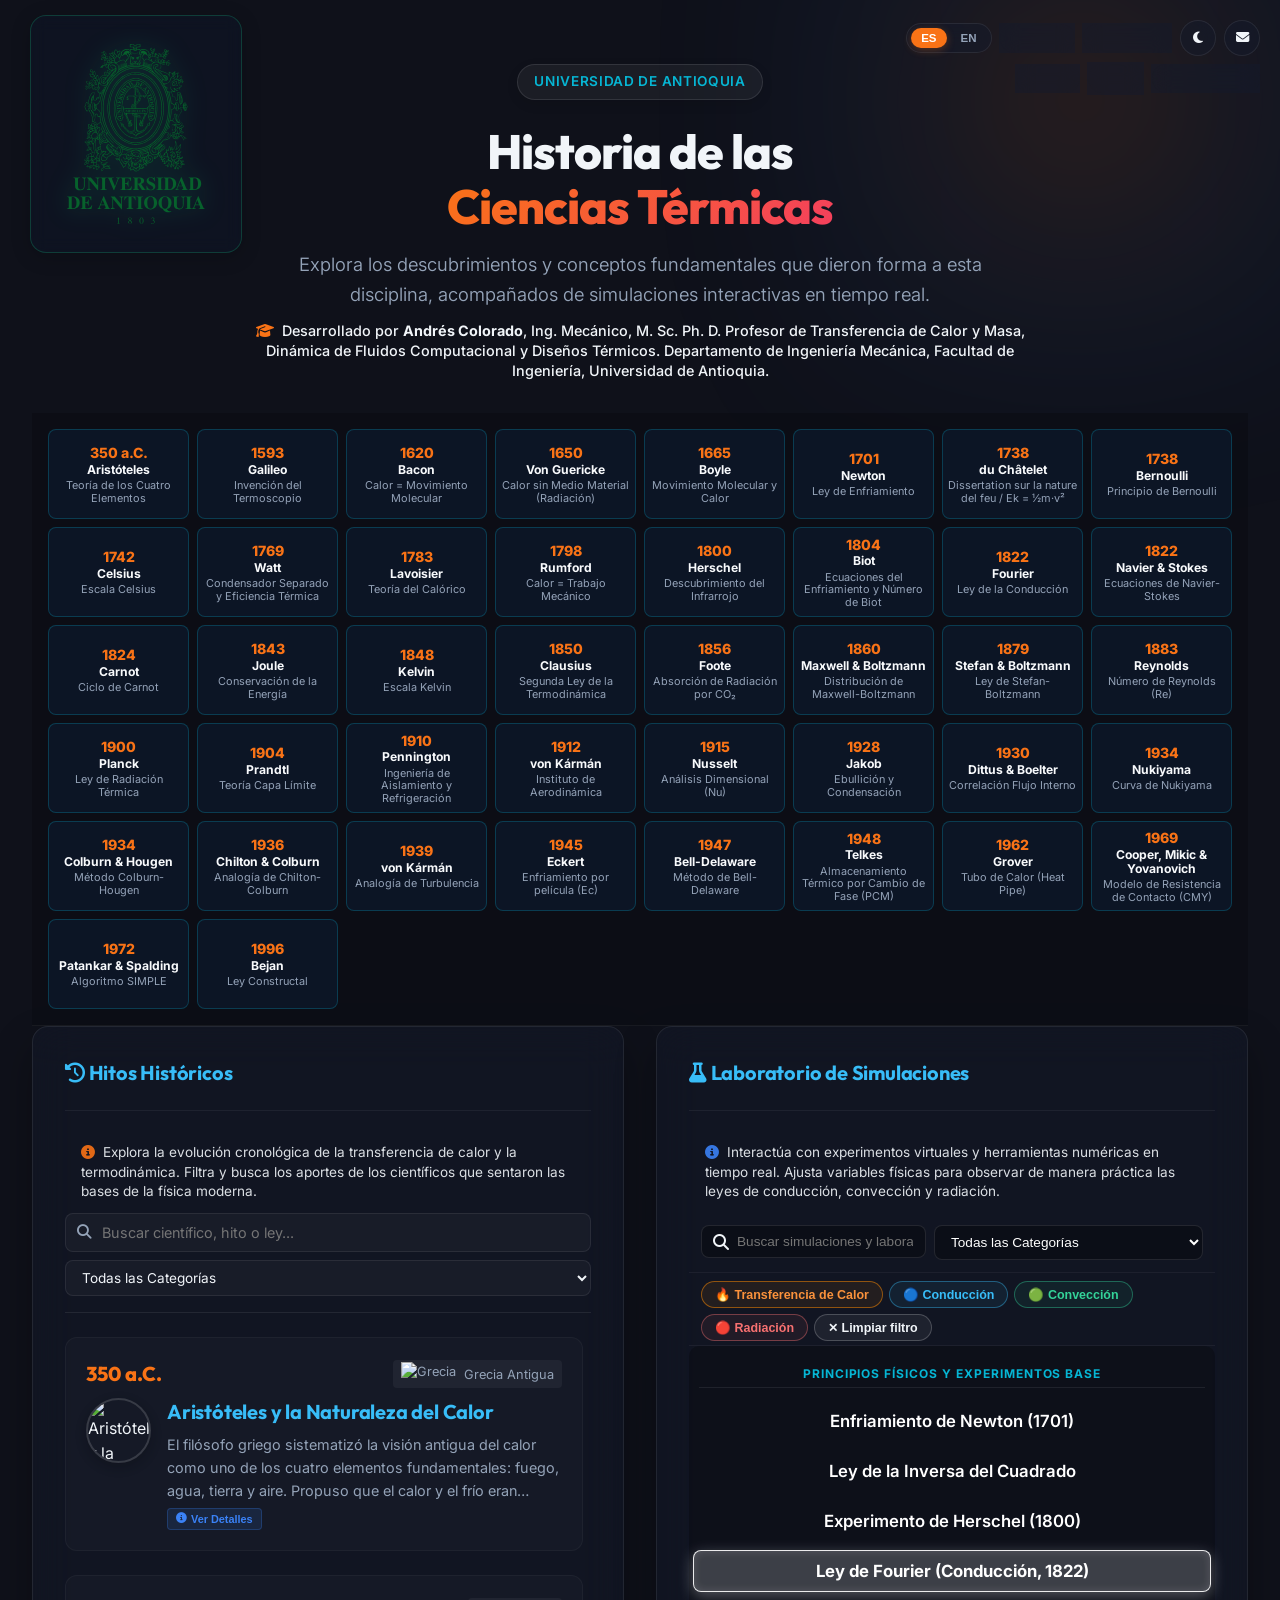
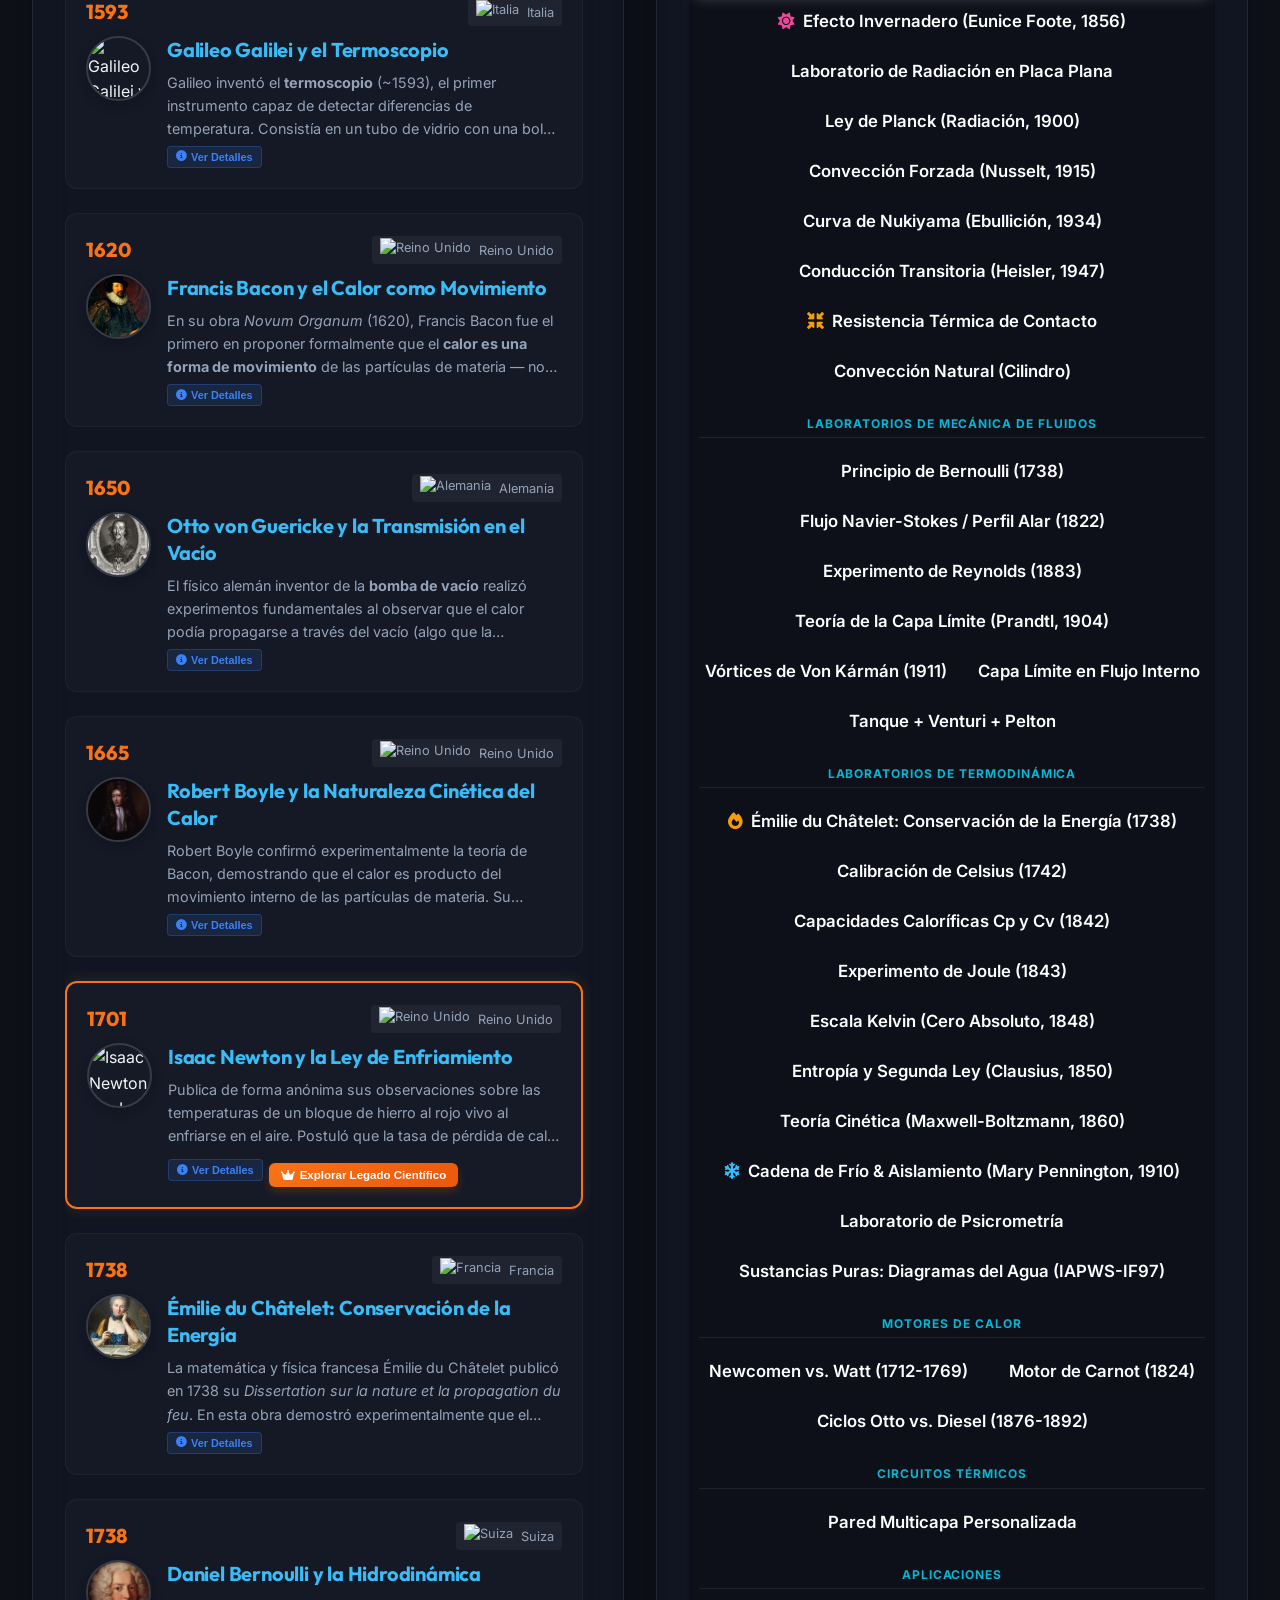
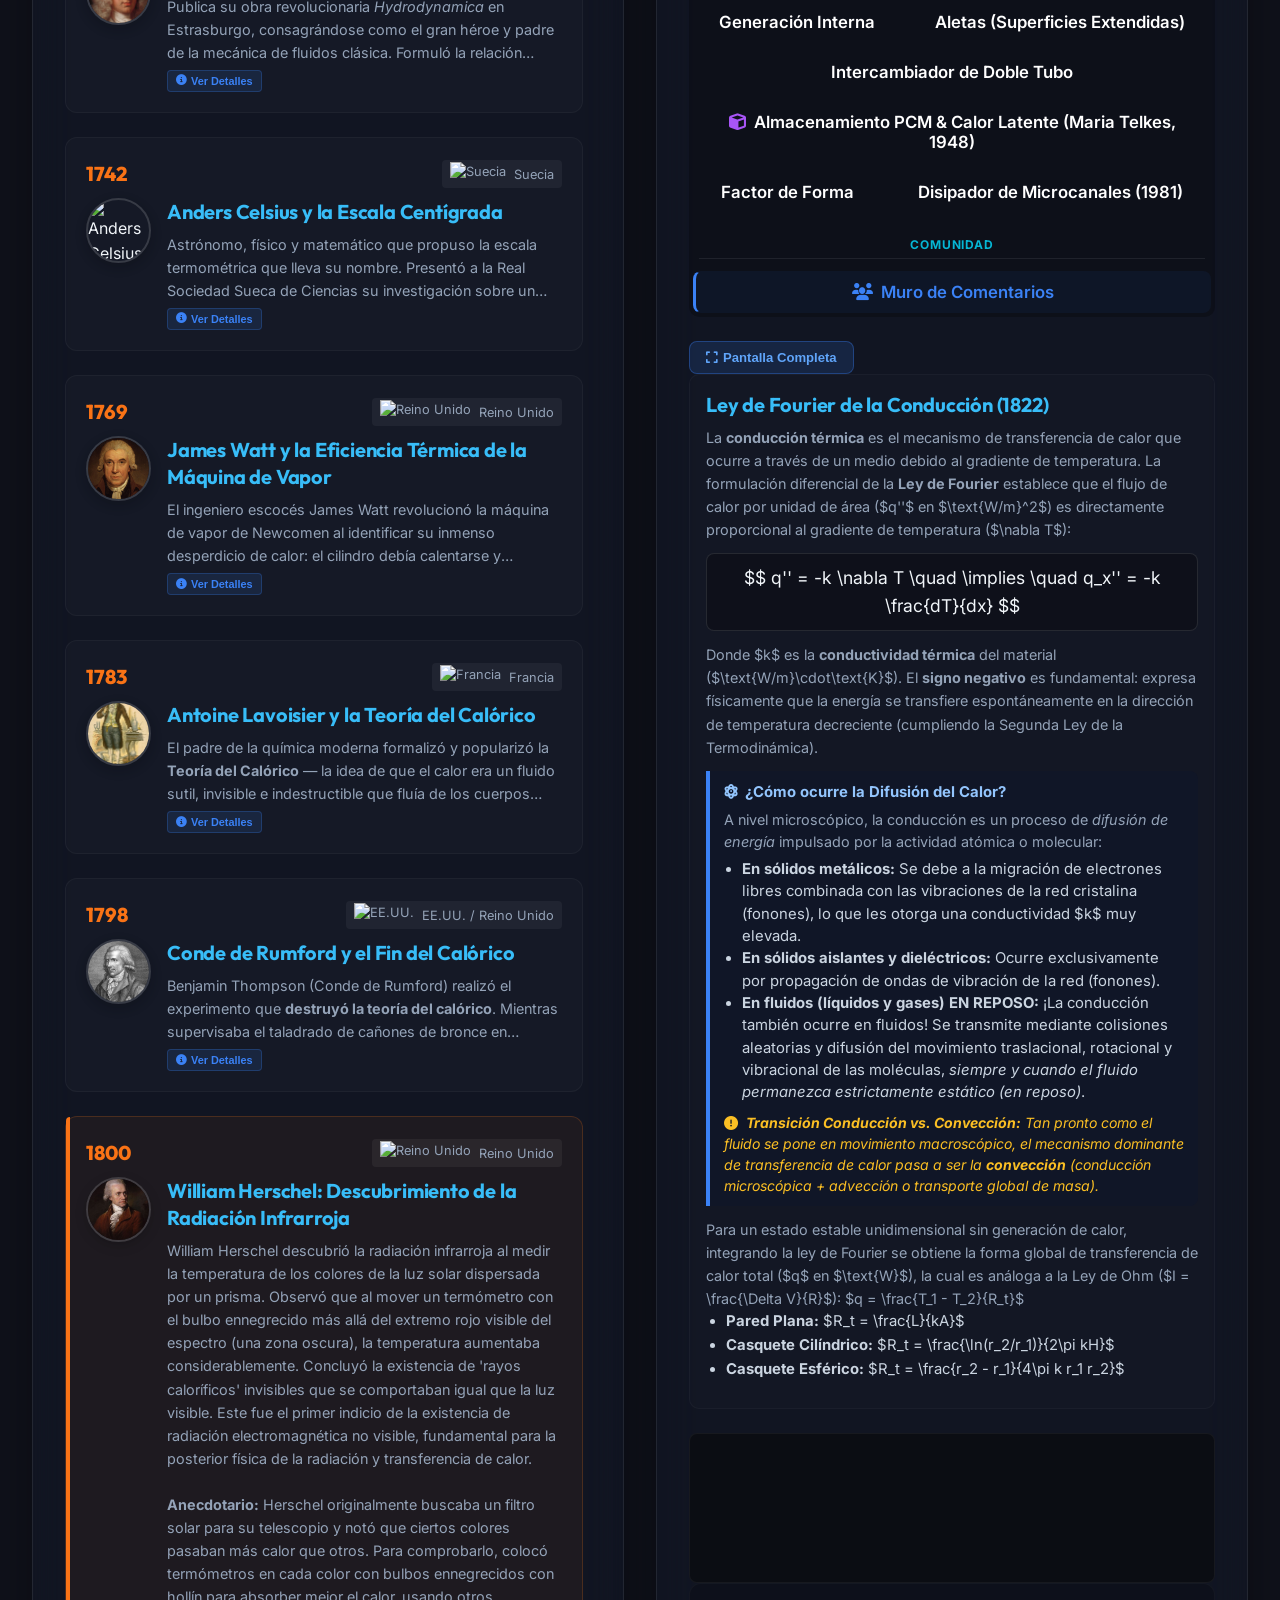
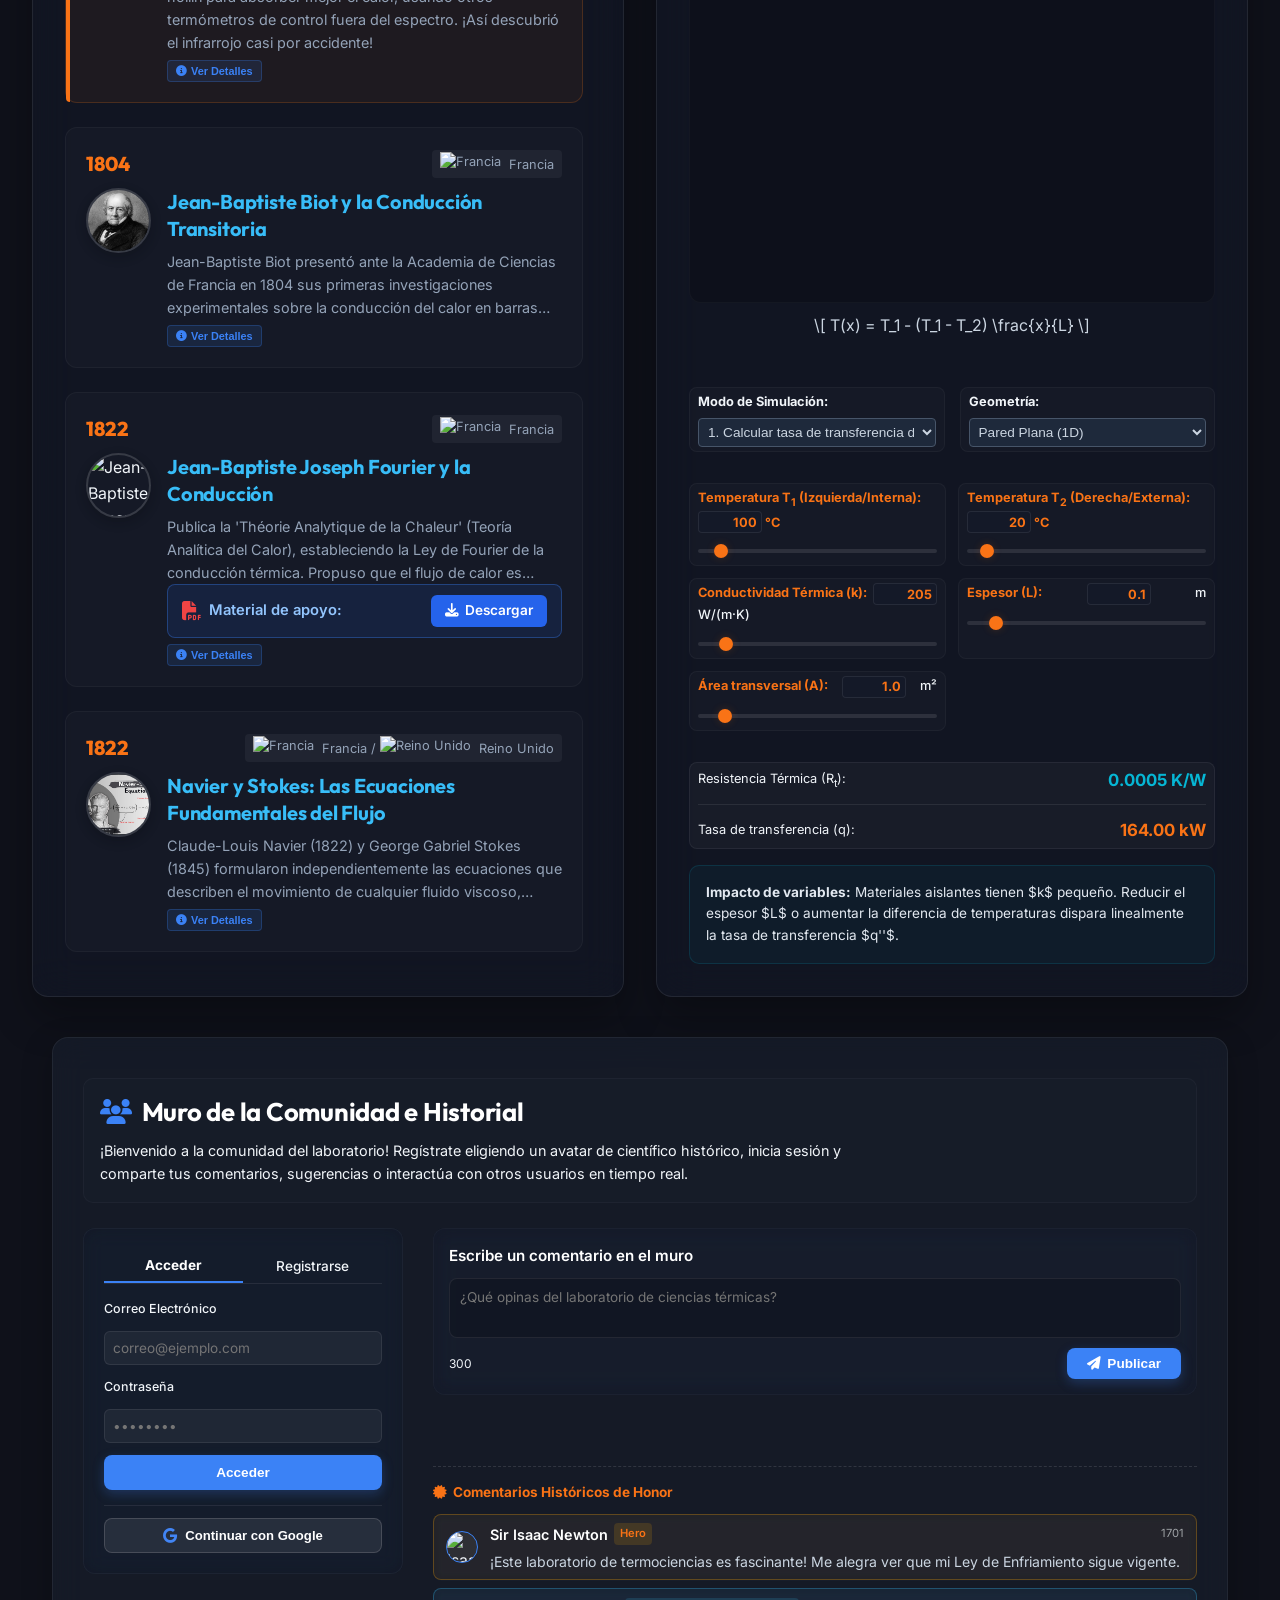
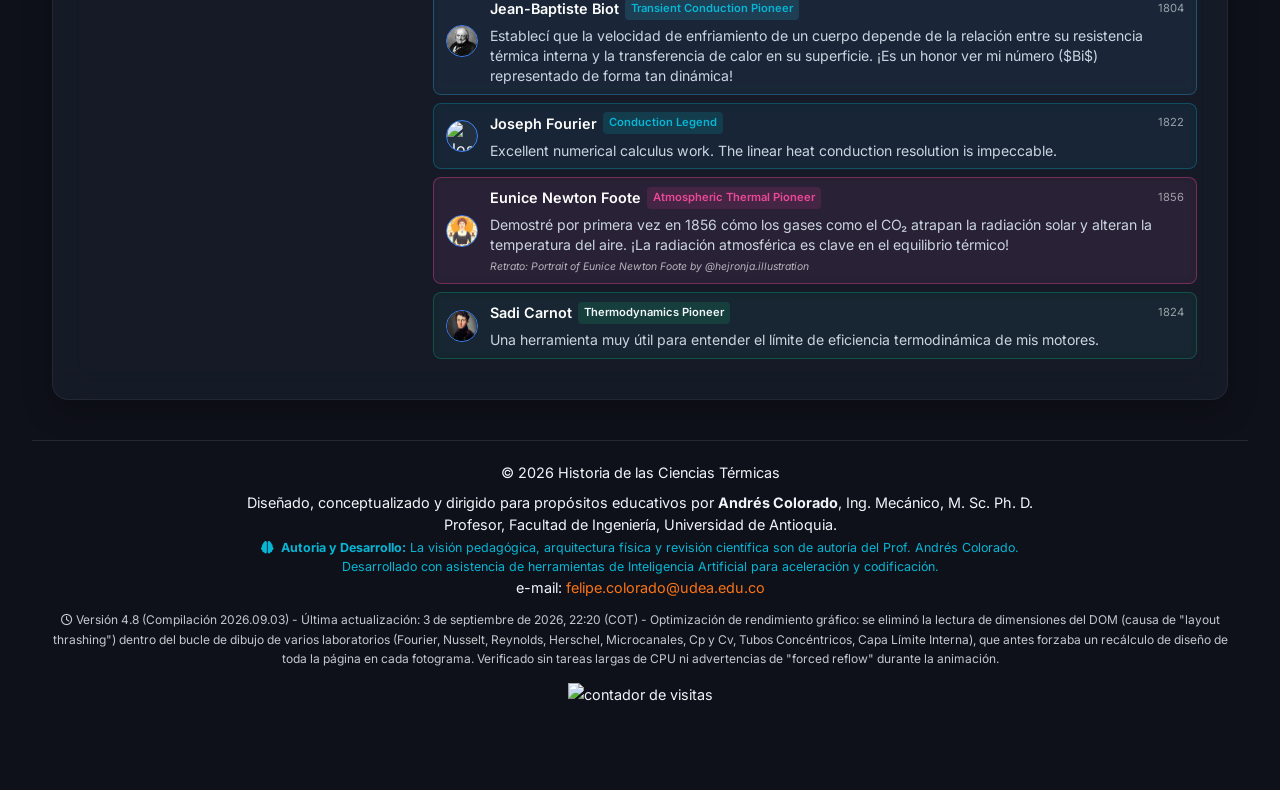
==== commit a738c14a: "Add files via upload" ====
--- a/index.html
+++ b/index.html
@@ -430,6 +430,9 @@
                         <button class="tab-btn" data-target="vortex-sim">Vórtices de Von Kármán (1911)</button>
                         <button class="tab-btn" data-target="internal-bl-sim" data-category="transferencia-calor" data-tags="transferencia-calor conveccion">Capa Límite en
                             Flujo Interno</button>
+                        <button class="tab-btn" data-target="pelton-sim" data-tags="mecanica-fluidos fluidos turbomaquinas pelton">
+                            <span class="lang-es">Tanque + Venturi + Pelton</span><span class="lang-en"
+                                style="display:none;">Tank + Venturi + Pelton</span></button>
                         <div class="tab-category-title"><span class="lang-es">Laboratorios de Termodinámica</span><span
                                 class="lang-en" style="display:none;">Thermodynamics Laboratories</span></div>
                         <button class="tab-btn" data-target="chatelet-sim"><i
@@ -441,10 +444,12 @@
                         <button class="tab-btn" data-target="cpcv-sim">Capacidades Caloríficas Cp y Cv (1842)</button>
                         <button class="tab-btn" data-target="joule-sim">Experimento de Joule (1843)</button>
                         <button class="tab-btn" data-target="kelvin-sim">Escala Kelvin (Cero Absoluto, 1848)</button>
-                        <button class="tab-btn lab-otros" data-target="clausius-sim">Entropía y Segunda Ley (Clausius,
-                            1850)</button>
-                        <button class="tab-btn lab-otros" data-target="maxwell-sim">Teoría Cinética (Maxwell-Boltzmann,
-                            1860)</button>
+                        <button class="tab-btn" data-target="clausius-sim" data-tags="termodinamica clausius entropia">
+                            <span class="lang-es">Entropía y Segunda Ley (Clausius, 1850)</span><span class="lang-en"
+                                style="display:none;">Entropy and Second Law (Clausius, 1850)</span></button>
+                        <button class="tab-btn" data-target="maxwell-sim" data-tags="termodinamica maxwell relaciones-maxwell">
+                            <span class="lang-es">Teoría Cinética (Maxwell-Boltzmann, 1860)</span><span class="lang-en"
+                                style="display:none;">Kinetic Theory (Maxwell-Boltzmann, 1860)</span></button>
                         <button class="tab-btn" data-target="pennington-sim"
                             data-category="transferencia-calor" data-tags="transferencia-calor conduccion"><i
                                 class="fas fa-snowflake" style="color:#38bdf8; margin-right:4px;"></i> <span
@@ -472,7 +477,6 @@
                                 style="display:none;">Applications</span></div>
                         <button class="tab-btn" data-target="gen-sim" data-category="transferencia-calor" data-tags="transferencia-calor conduccion">Generación
                             Interna</button>
-                        <button class="tab-btn lab-otros" data-target="pelton-sim">Tanque + Venturi + Pelton</button>
                         <button class="tab-btn" data-target="fin-sim" data-category="transferencia-calor" data-tags="transferencia-calor conduccion conveccion">Aletas (Superficies
                             Extendidas)</button>
                         <button class="tab-btn" data-target="doublepipe-sim" data-category="transferencia-calor" data-tags="transferencia-calor conveccion">Intercambiador de
@@ -484,8 +488,9 @@
                                 class="lang-en" style="display:none;">PCM Thermal Storage & Latent Heat (Maria Telkes,
                                 1948)</span></button>
                         <button class="tab-btn" data-target="vf-sim" data-category="transferencia-calor" data-tags="transferencia-calor radiacion">Factor de Forma</button>
-                        <button class="tab-btn lab-otros" data-target="microchannel-sim" data-category="transferencia-calor">Disipador de
-                            Microcanales (1981)</button>
+                        <button class="tab-btn" data-target="microchannel-sim" data-category="transferencia-calor" data-tags="transferencia-calor conveccion microcanales">
+                            <span class="lang-es">Disipador de Microcanales (1981)</span><span class="lang-en"
+                                style="display:none;">Microchannel Heatsink (1981)</span></button>
                         <div class="tab-category-title"><span class="lang-es">Comunidad</span><span class="lang-en"
                                 style="display:none;">Community</span></div>
                         <button class="tab-btn"
--- a/style.css
+++ b/style.css
@@ -6171,6 +6171,62 @@
 }
 
 /* ============================================================
+   EUNICE FOOTE LAB — MODO NORMAL (ventana, sin fullscreen):
+   Conclusión / cita histórica (`#foote-quote-banner`) como ÚLTIMO
+   panel visual de todo el laboratorio.
+   Alcance exclusivo: `#foote-sim:not(.fullscreen)` — no toca en
+   absoluto `#foote-sim.fullscreen` (bloque siguiente), que ya
+   posiciona `#foote-quote-banner` en su propia `grid-area: quote`
+   dedicada, siempre al final de la columna derecha.
+
+   Problema: en el DOM, `#foote-quote-banner` es el ÚLTIMO hijo de
+   `#foote-controls-card` (tras `#foote-params-grid` y
+   `#foote-summary-table`), pero `#foote-controls-card` completo
+   antecede a `#foote-animation-card` (cilindros + gráfica) como
+   hermano dentro de `.simulation-workspace`. Resultado visual: la
+   conclusión aparecía ANTES del bloque de animación/gráfica, no al
+   fondo de todo el laboratorio.
+
+   Solución (Regla #8 de project_context.md — reordenamiento visual
+   vía CSS, cero cambios de DOM): `.simulation-workspace` ya es
+   `display:flex; flex-direction:column` (clase base + estilo
+   inline en index.html). `#foote-controls-card` no tiene fondo,
+   borde ni padding propio en esta hoja (`.controls-card`/`.glass`
+   no están definidas como clases CSS — sólo agrupan en el DOM), así
+   que aplanarlo con `display:contents` no cambia el aspecto visual
+   de ningún panel; sólo libera a sus hijos reales para competir por
+   `order` directamente en el flex raíz junto a `#foote-animation-card`.
+   Orden visual resultante: encabezado de controles → grid de
+   parámetros → tabla resumen de gases → tarjeta de animación
+   (cilindros + gráfica) → conclusión/cita histórica (siempre última,
+   `order:99` + `margin-top:auto`, patrón estándar de este proyecto
+   para "empujar al fondo" dentro de un flex column). ── */
+#foote-sim:not(.fullscreen) #foote-controls-card {
+  display: contents;
+}
+
+#foote-sim:not(.fullscreen) #foote-controls-heading {
+  order: 1;
+}
+
+#foote-sim:not(.fullscreen) #foote-params-grid {
+  order: 2;
+}
+
+#foote-sim:not(.fullscreen) #foote-summary-table {
+  order: 3;
+}
+
+#foote-sim:not(.fullscreen) #foote-animation-card {
+  order: 4;
+}
+
+#foote-sim:not(.fullscreen) #foote-quote-banner {
+  order: 99;
+  margin-top: auto;
+}
+
+/* ============================================================
    EUNICE FOOTE LAB — FULLSCREEN LAYOUT v9: SCROLL VERTICAL LIBRE
    (v8 "altura dominante" queda como base estructural sin cambios —
    grid 2 columnas / 3 filas, display:contents, grid-template-areas.
@@ -6411,8 +6467,31 @@
      fijo, mide su contenido real con un mínimo garantizado de 450px
      SIEMPRE, sin importar la altura del viewport. Ya no es "elástica"
      porque ya no necesita ceder espacio a las filas vecinas: el
-     contenedor raíz scrollea si el total no cabe. */
-  grid-template-rows: minmax(240px, auto) minmax(450px, auto) auto;
+     contenedor raíz scrollea si el total no cabe.
+     v10 (fix crecimiento vertical desmedido/inestable al redimensionar
+     la ventana, reportado por el usuario): `minmax(450px, auto)` es un
+     techo "auto", es decir, sin techo real — su tamaño lo determina el
+     contenido de `#foote-canvas-container`/`#foote-chart-wrapper`, pero
+     ambos fijan `height:100%` sobre una fila cuyo alto todavía no es
+     definido ("auto"): un `height:100%` cuya referencia (el alto de la
+     fila) es en sí misma indefinida se resuelve como `auto` de vuelta
+     (círculo), y ninguna de las dos celdas aporta una altura de
+     contenido propia (ambas son cajas flex vacías centradas) que rompa
+     el círculo — a diferencia de la fila 1, donde `#foote-params-grid`
+     sí mide su contenido real y ancla la fila. Ese círculo es la causa
+     raíz de la inestabilidad: cada redimensión de ventana dispara un
+     nuevo ciclo de layout que puede resolver el alto de forma distinta.
+     v10 rompe el círculo dándole a la fila un techo EXPLÍCITO y
+     definido (`48vh`, no basado en contenido), a la vez que baja el
+     piso de 450px a 260px para que pueda encogerse con elegancia en
+     viewports bajos en vez de generar tanto scroll. Con ambos límites
+     definidos (260px / 48vh) la fila deja de depender del contenido —
+     dimensiona de forma determinista en cada resize, sin bucles.
+     `#foote-canvas-container`/`#foote-chart-wrapper` reciben el mismo
+     `max-height:48vh` (ver más abajo) como red de seguridad redundante
+     y explícita, tal como pide la regla de contención vertical
+     estricta de este LOTE. */
+  grid-template-rows: minmax(240px, auto) minmax(260px, 48vh) auto;
   grid-template-areas:
     "gases      controles"
     "esquema    grafica"
@@ -6465,7 +6544,8 @@
    deformarse (el canvas usa object-fit:contain más abajo). */
 #foote-sim.fullscreen #foote-canvas-container {
   height: 100% !important;
-  min-height: 450px; /* v9: piso propio, independiente del alto de viewport — nunca se recorta */
+  max-height: 48vh; /* v10: techo explícito — ver nota de contención vertical junto a grid-template-rows arriba */
+  min-height: 260px; /* v10: antes 450px; baja para poder encogerse con elegancia en viewports bajos */
   width: 100%;
   margin: 0 !important;
   padding: 6px !important;
@@ -6478,7 +6558,8 @@
 
 #foote-sim.fullscreen #foote-chart-wrapper {
   height: 100% !important;
-  min-height: 450px; /* v9: piso propio, independiente del alto de viewport — nunca se recorta */
+  max-height: 48vh; /* v10: techo explícito — ver nota de contención vertical junto a grid-template-rows arriba */
+  min-height: 260px; /* v10: antes 450px; baja para poder encogerse con elegancia en viewports bajos */
   width: 100%;
   margin: 0 !important;
   padding: 6px 10px !important;
@@ -6589,6 +6670,8 @@
 #foote-sim.fullscreen #foote-chart-wrapper canvas {
   width: 100% !important;
   height: 100% !important;
+  max-width: 100% !important; /* v10: red de seguridad redundante — el contenedor ya tiene max-height:48vh */
+  max-height: 100% !important; /* v10: red de seguridad redundante — el contenedor ya tiene max-height:48vh */
   object-fit: contain;
   display: block;
 }
@@ -6782,7 +6865,8 @@
     grid-template-columns: 1fr;
   }
   #foote-sim.fullscreen .simulation-workspace {
-    grid-template-rows: minmax(325px, auto) minmax(450px, auto) auto;
+    /* v10: misma fila 2 acotada (260px–48vh) que en escritorio — ver nota de contención vertical más arriba */
+    grid-template-rows: minmax(325px, auto) minmax(260px, 48vh) auto;
   }
 }
 
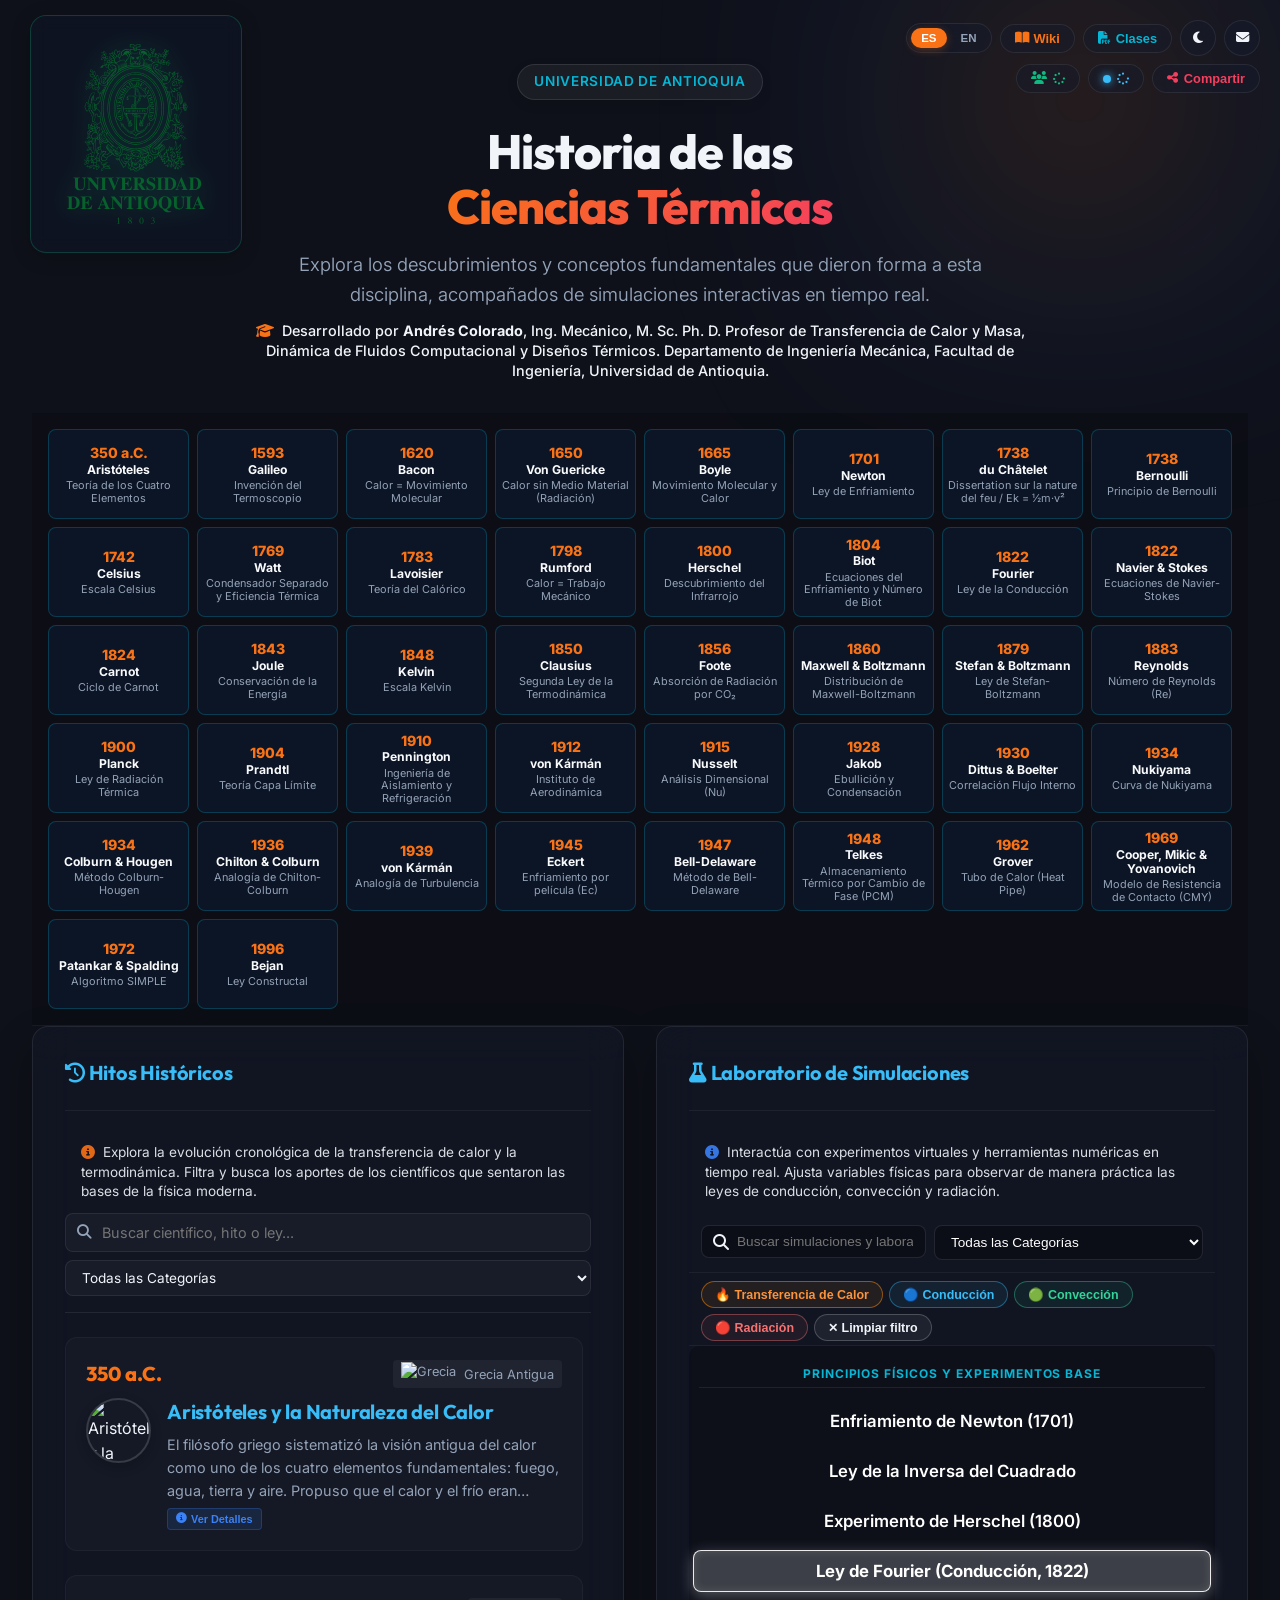
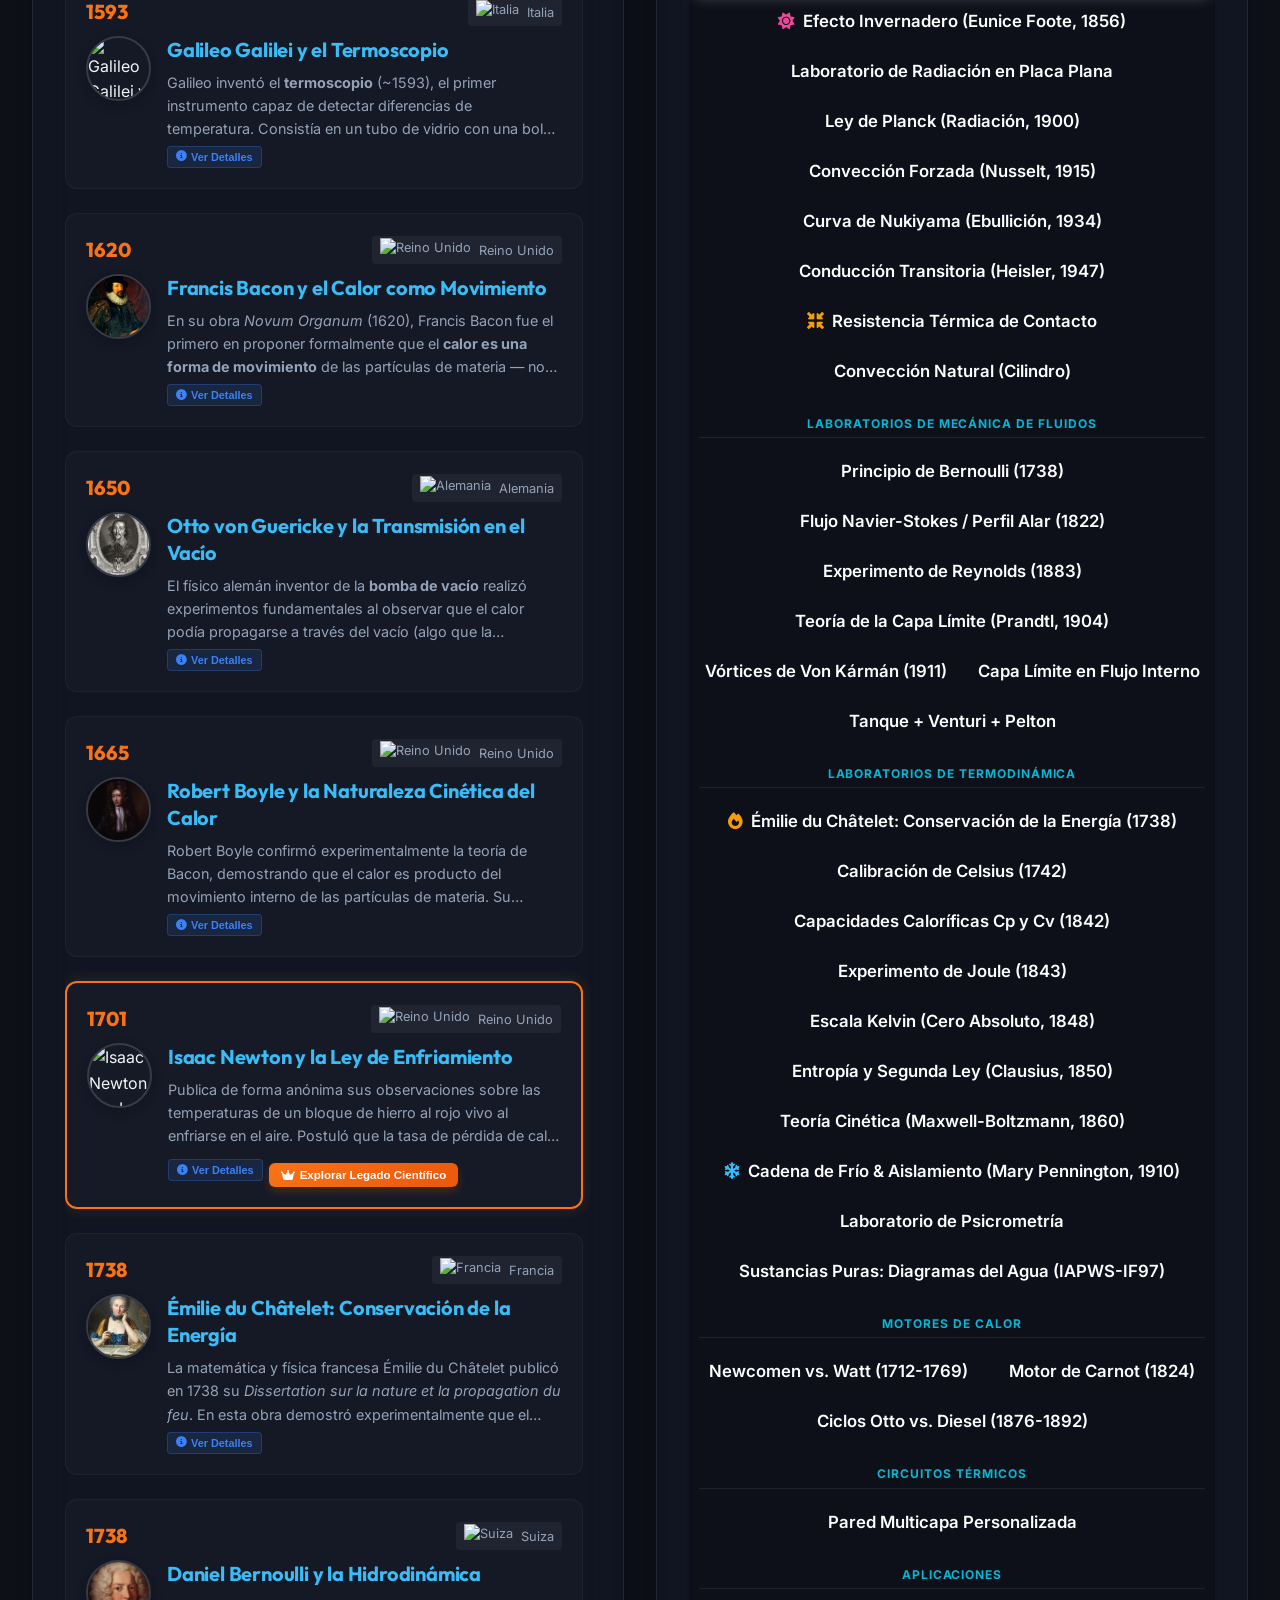
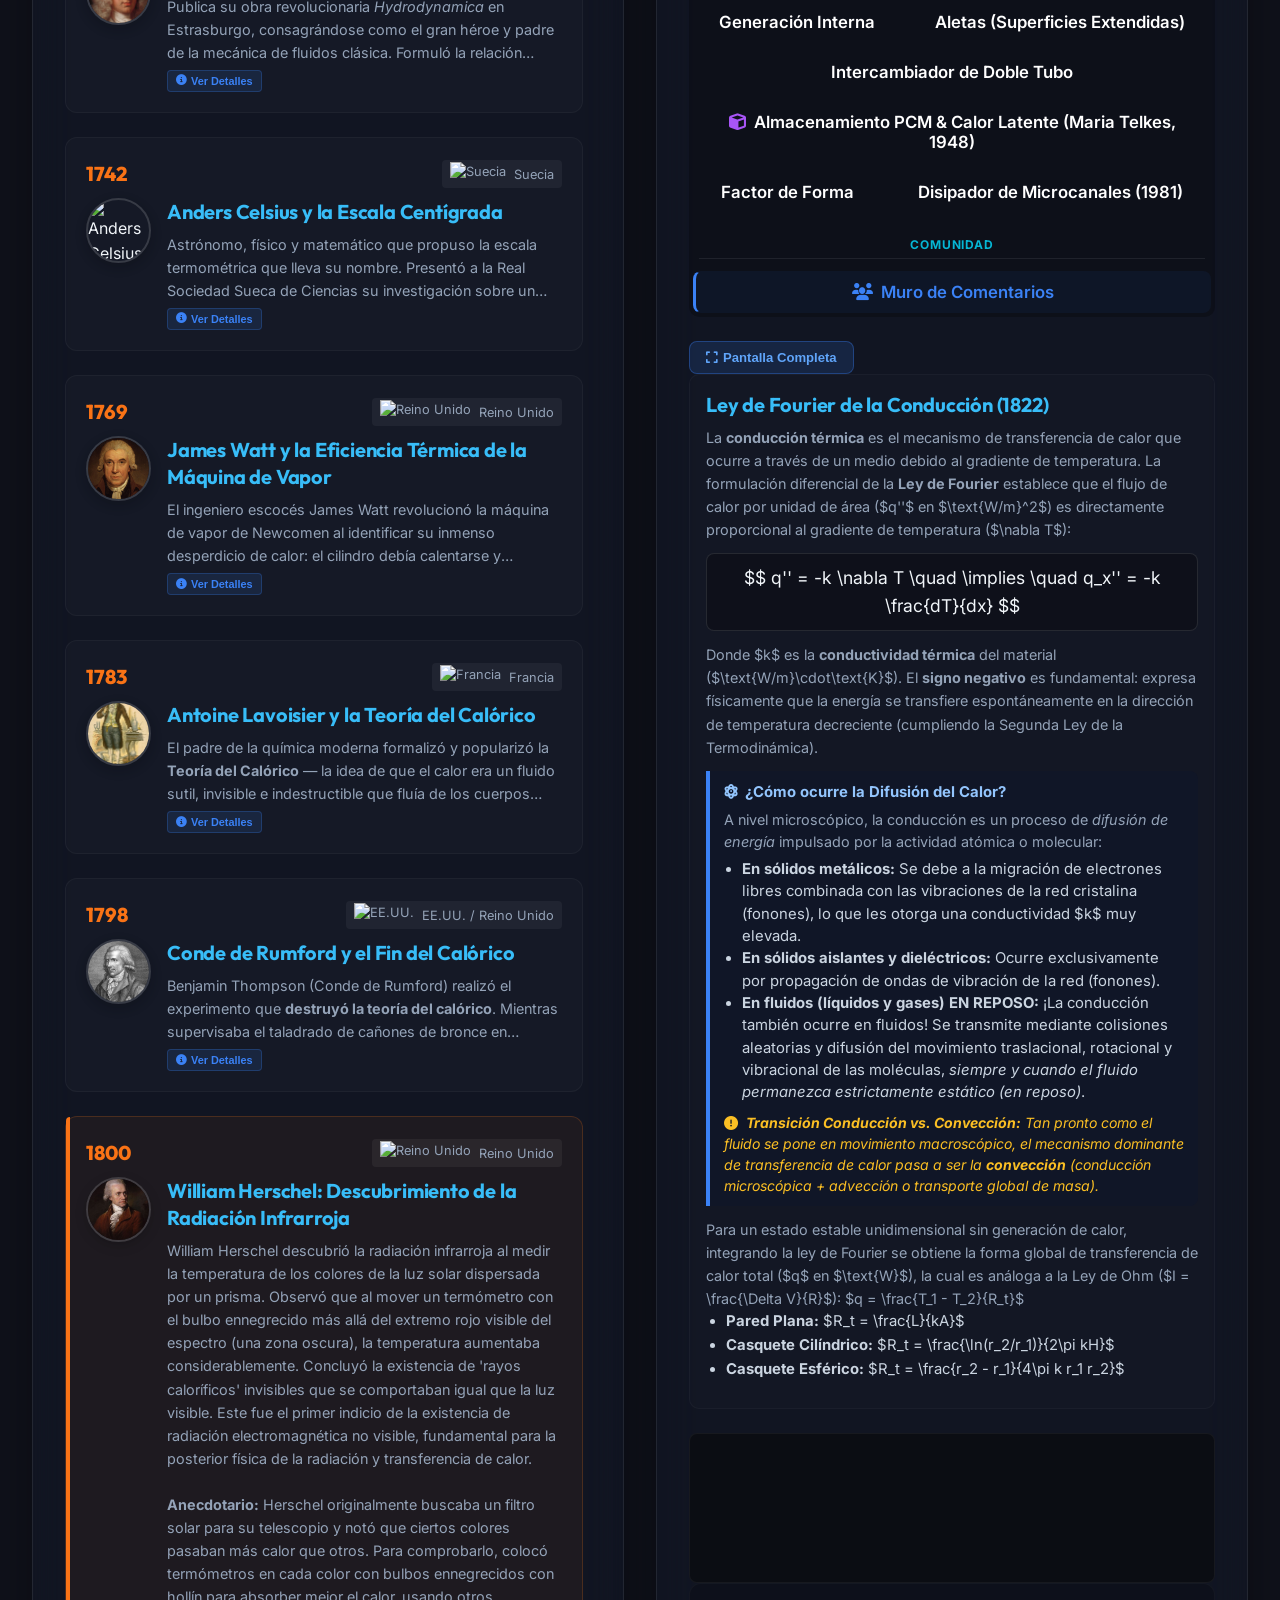
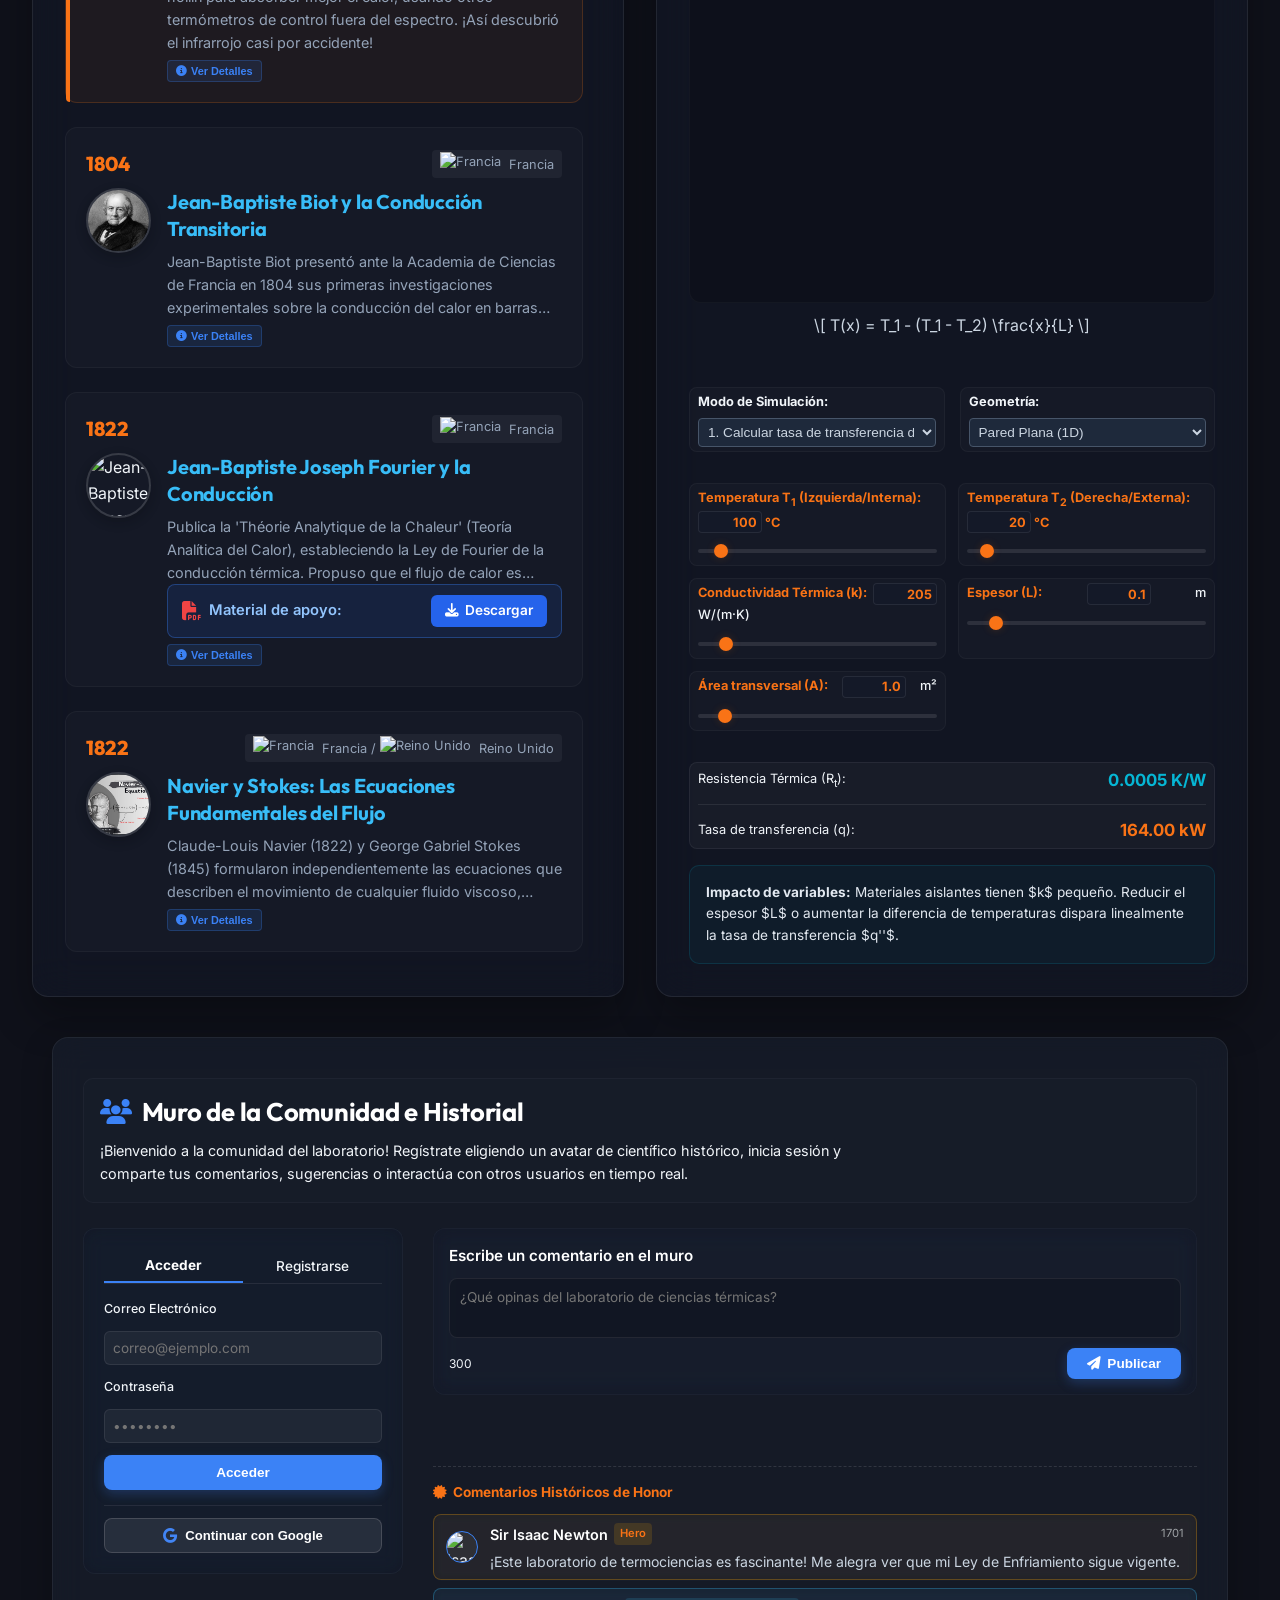
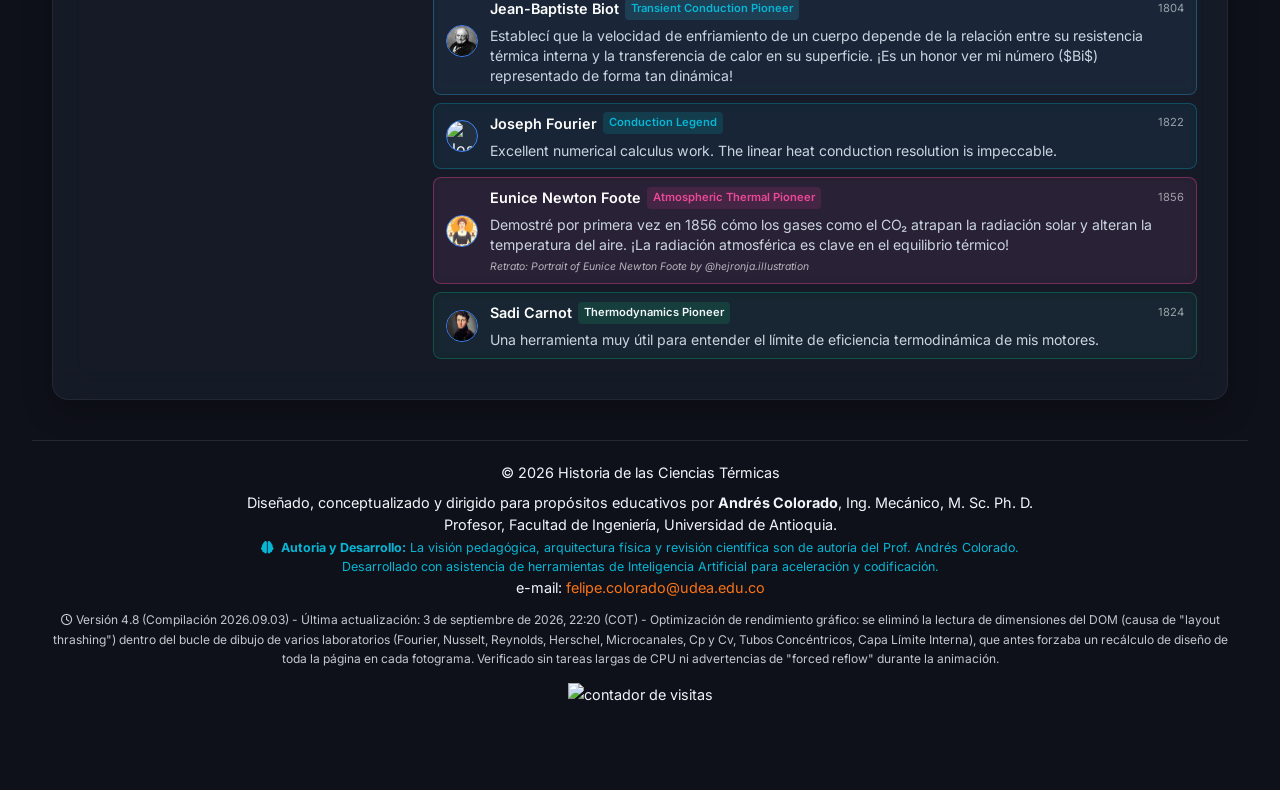
==== commit 52ce4fb2: "Add files via upload" ====
--- a/index.html
+++ b/index.html
@@ -183,6 +183,13 @@
                     <i class="fas fa-file-pdf"></i>
                     <span class="lang-es">Material Apoyo Clases 1-4</span><span class="lang-en"
                         style="display:none;">Support Material Lectures 1-4</span>
+                </a>
+            </li>
+            <li>
+                <a href="Ejercicios%20Conduccion.pdf" download target="_blank" rel="noopener">
+                    <i class="fas fa-file-pdf"></i>
+                    <span class="lang-es">Ejercicios Conducción</span><span class="lang-en"
+                        style="display:none;">Conduction Exercises</span>
                 </a>
             </li>
         </ol>
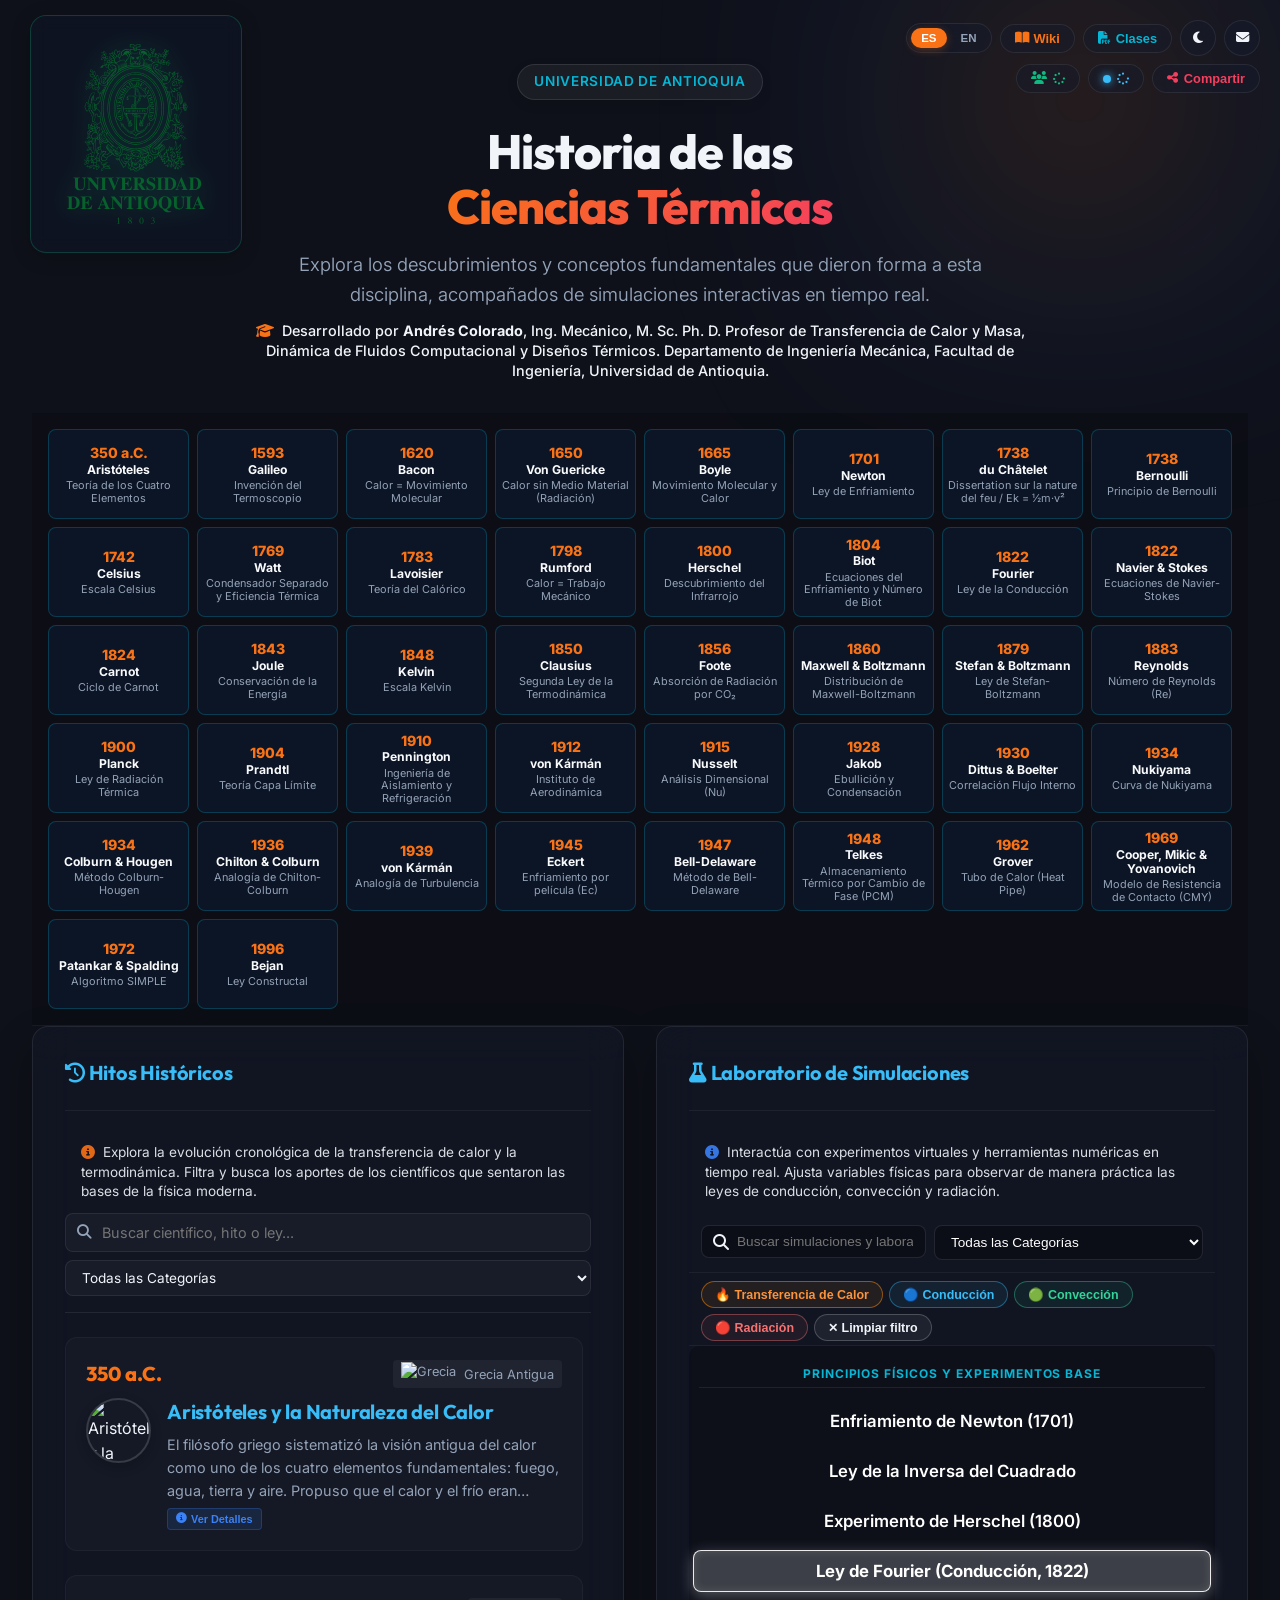
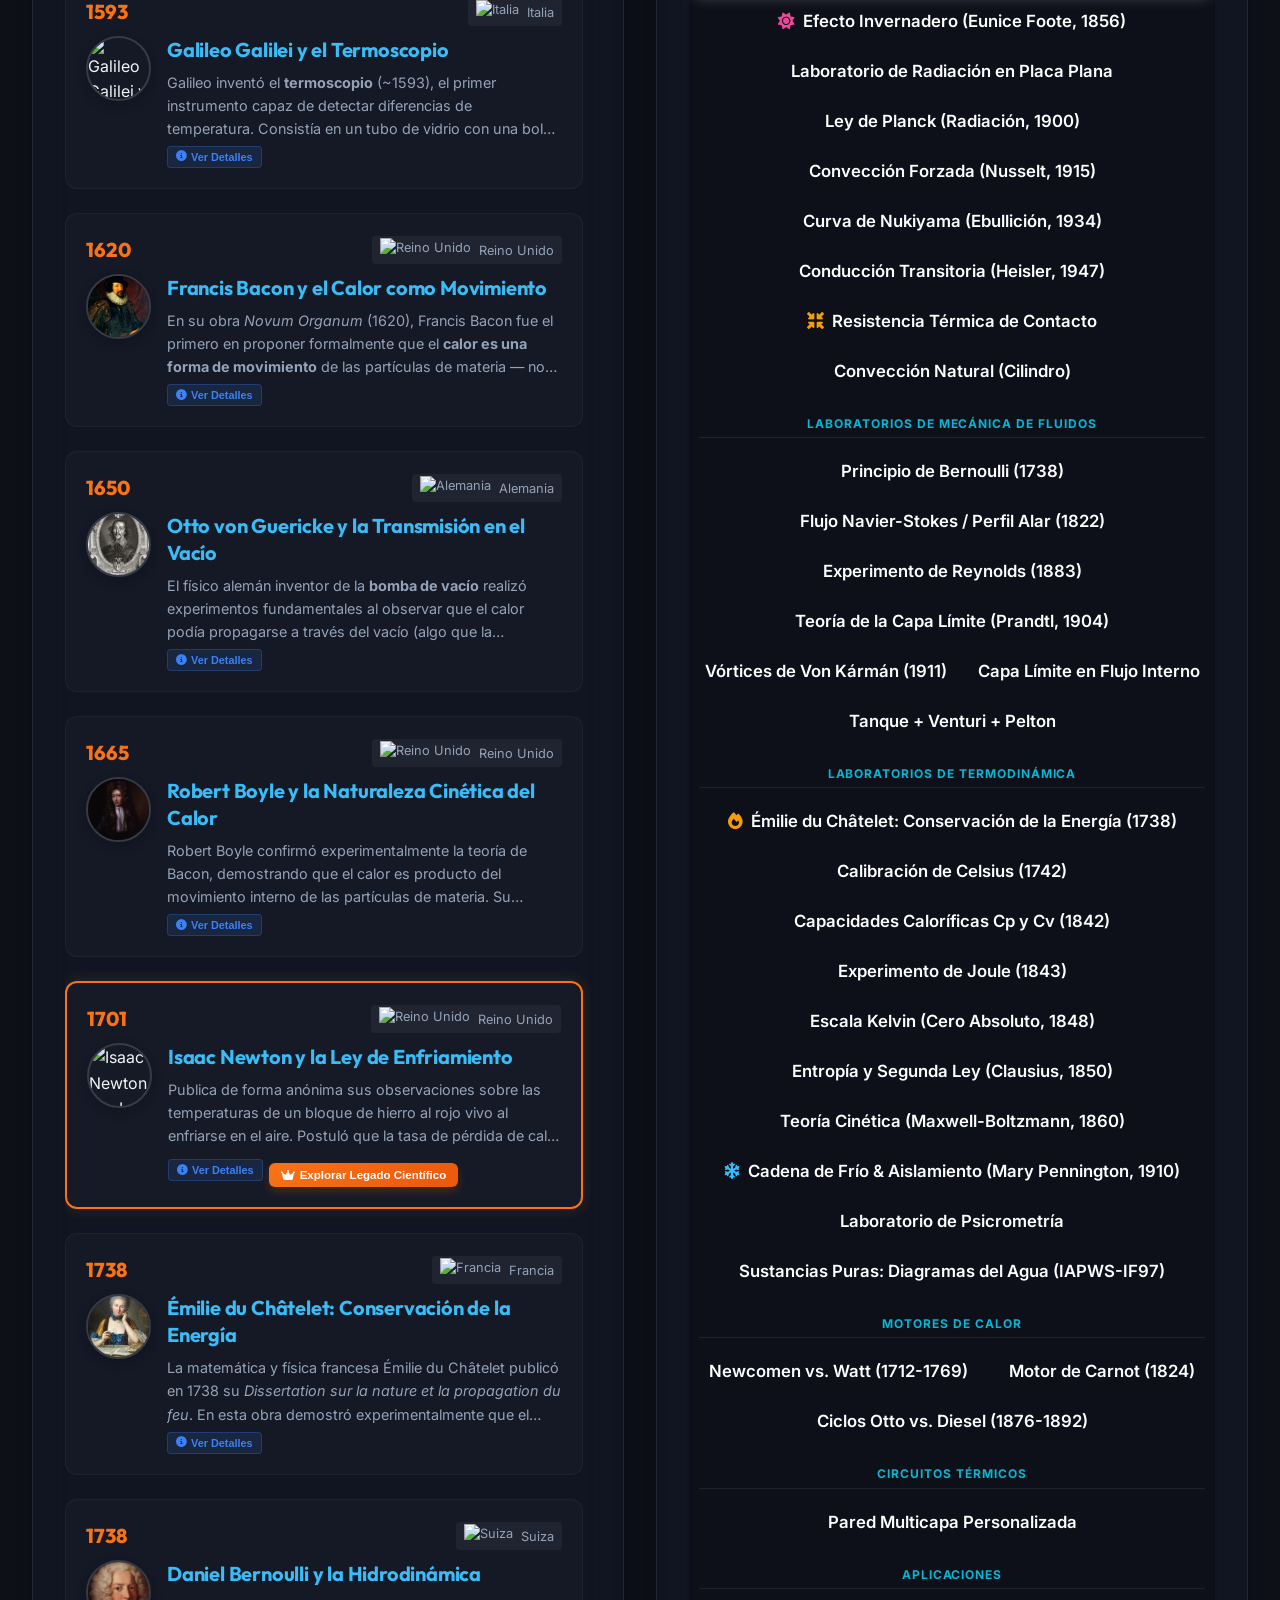
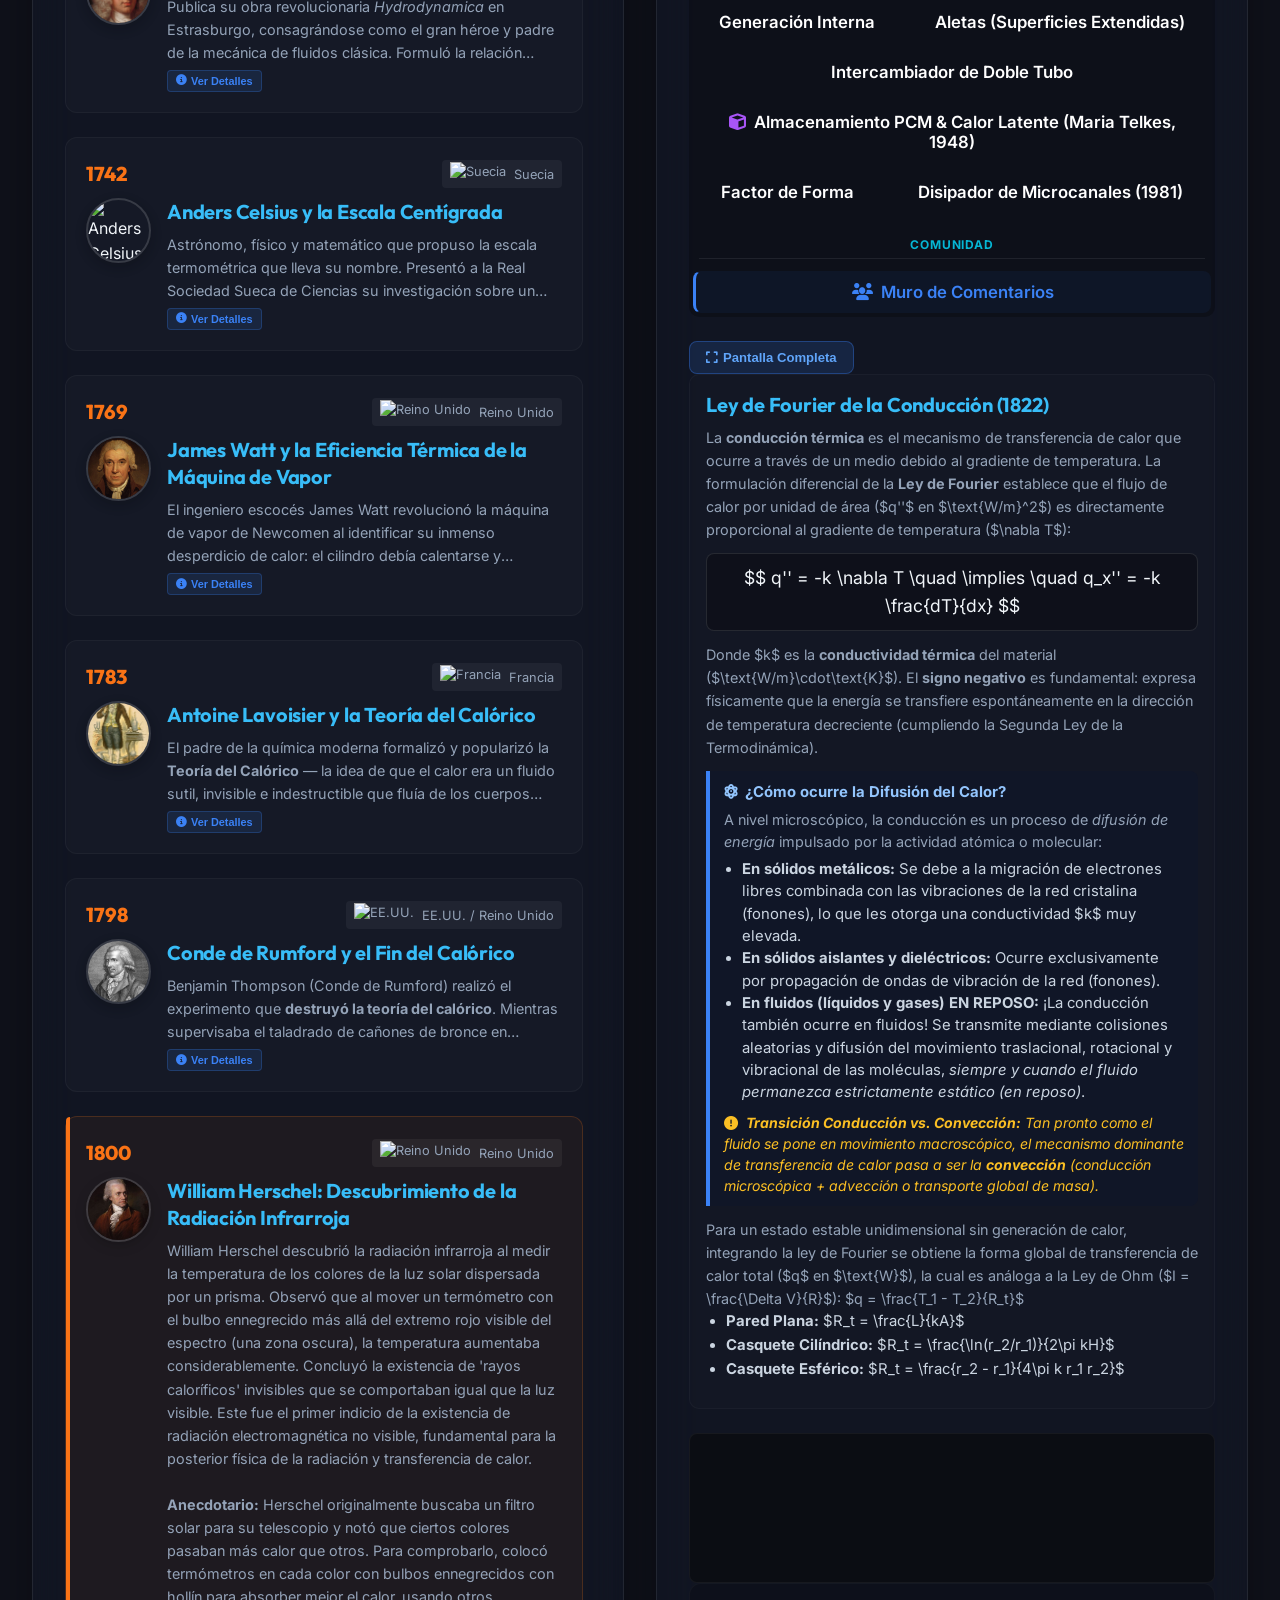
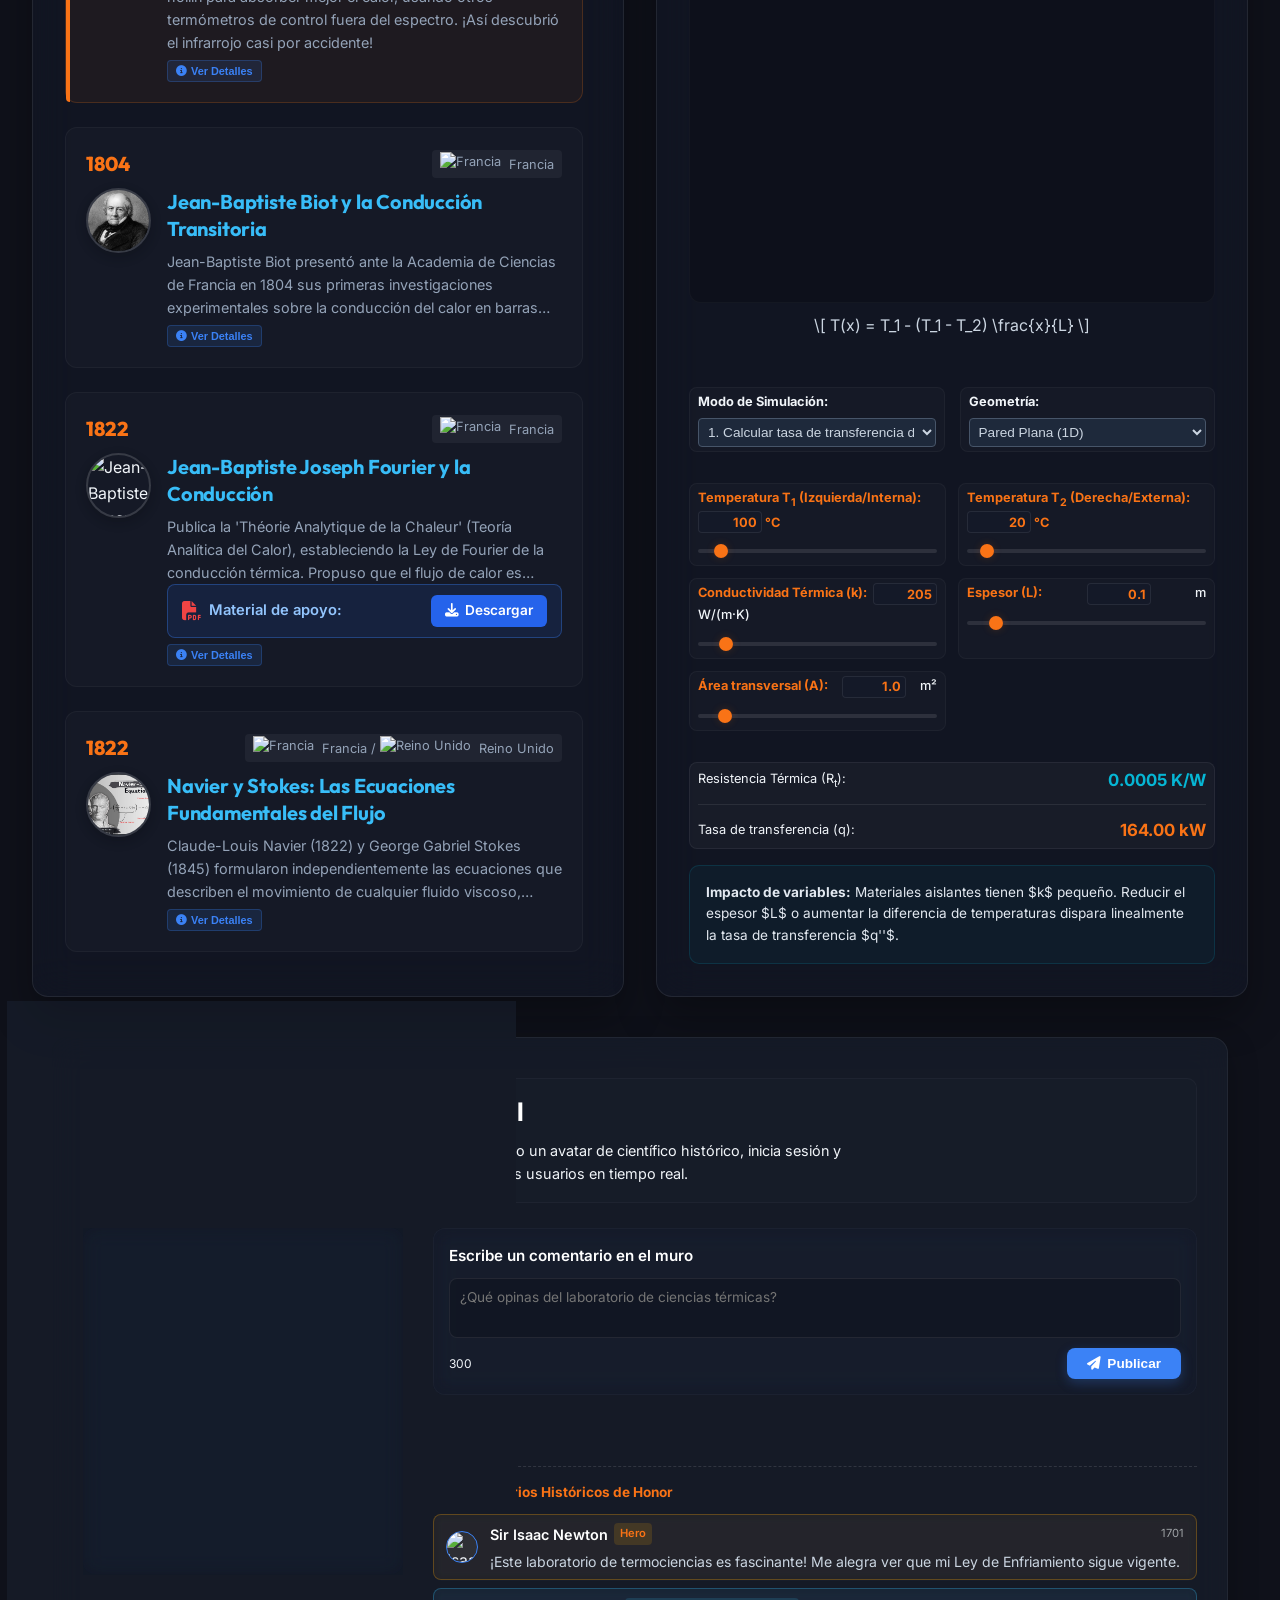
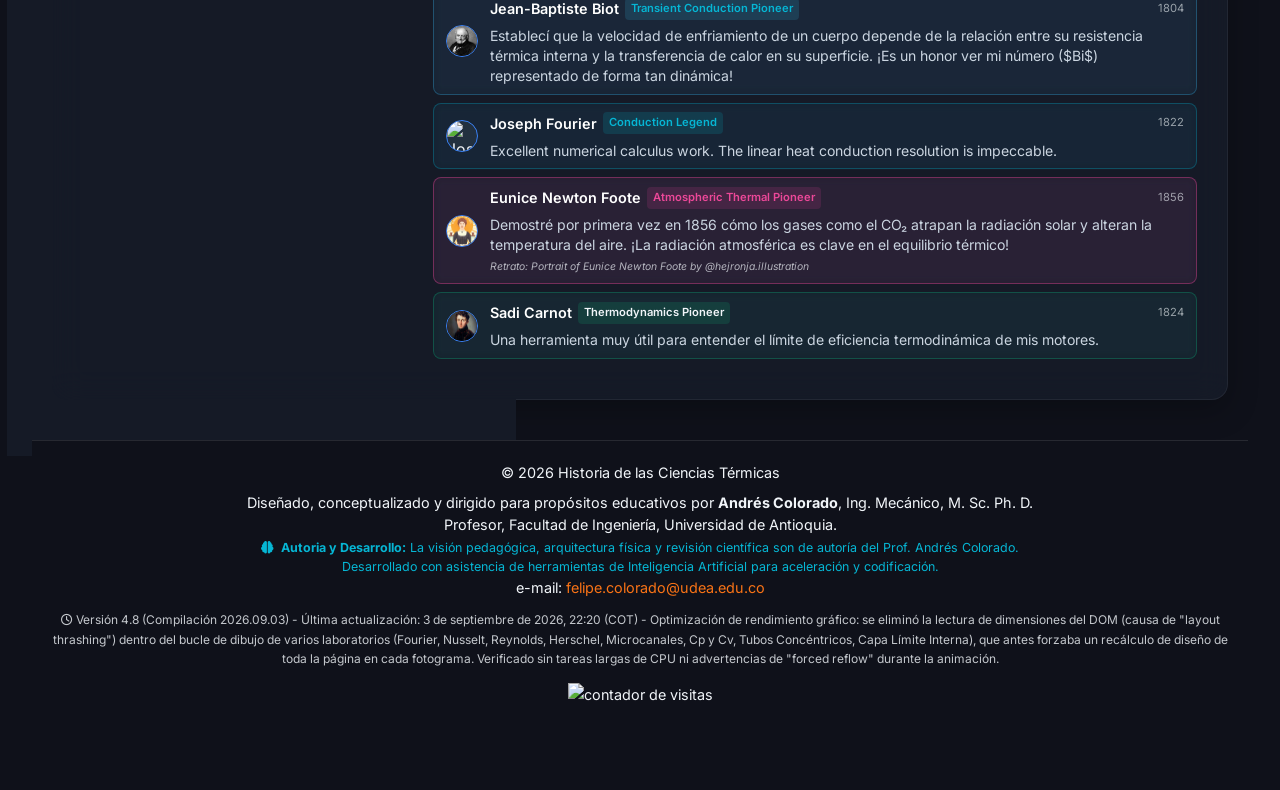
==== commit a834a30d: "Add files via upload" ====
--- a/index.html
+++ b/index.html
@@ -2048,6 +2048,113 @@
                                             Internal Generation</span></h4>
 
                                     <div class="geq-block">
+                                        <p class="geq-label">
+                                            <strong>
+                                                <span class="lang-es">Ecuación Diferencial y Solución General:</span>
+                                                <span class="lang-en" style="display:none;">Differential Equation and General Solution:</span>
+                                            </strong>
+                                        </p>
+                                        <!-- geom-compare-grid--stacked: modificador SOLO para este bloque
+                                             (Ecuación Diferencial y Solución General). Fuerza 1 columna / 3
+                                             filas en la vista NORMAL (no fullscreen) — ver
+                                             #gen-sim:not(.fullscreen) ... .geom-compare-grid--stacked en
+                                             style.css — porque el LaTeX de estas 3 fórmulas es más ancho que
+                                             el de Volumen/Ts/ΔTmax y se solapa en 3 columnas. La vista
+                                             fullscreen ignora este modificador (queda en 3 columnas, sin
+                                             cambios). -->
+                                        <div class="geom-compare-grid geom-compare-grid--stacked">
+                                            <div class="geom-cell active-geom-row" data-geom="plate">
+                                                <span class="geom-cell-title">
+                                                    <span class="lang-es">Pared Plana</span>
+                                                    <span class="lang-en" style="display:none;">Flat Wall</span>
+                                                </span>
+                                                <p>$$ \frac{d^2T}{dx^2} + \frac{\dot{q}}{k} = 0 $$</p>
+                                                <p>$$ T(x) = -\frac{\dot{q}x^2}{2k} + C_1 x + C_2 $$</p>
+                                            </div>
+                                            <!-- Consolidado: la EDO y la solución general son IDÉNTICAS para el
+                                                 cilindro sólido y el cilindro hueco (sólo cambian las condiciones de
+                                                 frontera que fijan C_1/C_2 — ver nota debajo). data-geom="cylinder"
+                                                 conserva el clic legado apuntando a la variante sólida;
+                                                 data-geom-pair nombra la geometría hueca hermana por si se quiere
+                                                 resaltar esta celda también cuando esa geometría esté activa. -->
+                                            <div class="geom-cell" data-geom="cylinder" data-geom-pair="hollow-cylinder">
+                                                <span class="geom-cell-title">
+                                                    <span class="lang-es">Cilindro Sólido y Cilindro Hueco</span>
+                                                    <span class="lang-en" style="display:none;">Solid Cylinder and Hollow Cylinder</span>
+                                                </span>
+                                                <p>$$ \frac{1}{r}\frac{d}{dr}\!\left(r\frac{dT}{dr}\right) + \frac{\dot{q}}{k} = 0 $$</p>
+                                                <p>$$ T(r) = -\frac{\dot{q}r^2}{4k} + C_1\ln(r) + C_2 $$</p>
+                                                <!-- Nuevo: ΔT_max analítico — SÓLO aplica a la variante hueca
+                                                     (Cilindro Hueco). La variante maciza (Cilindro Sólido) usa la
+                                                     fórmula simple del bloque "Caída Máxima de Temperatura" más
+                                                     abajo (simetría en r=0, no requiere r_s/r_max). -->
+                                                <p class="geq-note" style="margin-top: 0.4rem;">
+                                                    <span class="lang-es"><em>Cilindro Hueco — Caída Máxima de Temperatura:</em></span>
+                                                    <span class="lang-en" style="display:none;"><em>Hollow Cylinder — Maximum Temperature Drop:</em></span>
+                                                </p>
+                                                <p>$$ \Delta T_{\max} = \frac{\dot{q}}{4k}\left(r_s^2 - r_{\max}^2\right) + C_1 \ln\!\left(\frac{r_{\max}}{r_s}\right) $$</p>
+                                            </div>
+                                            <!-- Consolidado: misma EDO/solución general para esfera sólida y
+                                                 casquete esférico. -->
+                                            <div class="geom-cell" data-geom="sphere" data-geom-pair="hollow-sphere">
+                                                <span class="geom-cell-title">
+                                                    <span class="lang-es">Esfera Sólida y Casquete Esférico</span>
+                                                    <span class="lang-en" style="display:none;">Solid Sphere and Spherical Shell</span>
+                                                </span>
+                                                <p>$$ \frac{1}{r^2}\frac{d}{dr}\!\left(r^2\frac{dT}{dr}\right) + \frac{\dot{q}}{k} = 0 $$</p>
+                                                <p>$$ T(r) = -\frac{\dot{q}r^2}{6k} - \frac{C_1}{r} + C_2 $$</p>
+                                                <!-- Nuevo: ΔT_max analítico — SÓLO aplica a la variante hueca
+                                                     (Casquete Esférico). -->
+                                                <p class="geq-note" style="margin-top: 0.4rem;">
+                                                    <span class="lang-es"><em>Casquete Esférico — Caída Máxima de Temperatura:</em></span>
+                                                    <span class="lang-en" style="display:none;"><em>Spherical Shell — Maximum Temperature Drop:</em></span>
+                                                </p>
+                                                <p>$$ \Delta T_{\max} = \frac{\dot{q}}{6k}\left(r_s^2 - r_{\max}^2\right) + C_1 \left(\frac{1}{r_s} - \frac{1}{r_{\max}}\right) $$</p>
+                                            </div>
+                                        </div>
+                                        <p class="geq-note">
+                                            <span class="lang-es">
+                                                <strong>Nota — determinación de $C_1$ y $C_2$:</strong> en las geometrías
+                                                <strong>sólidas (macizas)</strong>, la condición de simetría en el
+                                                centro ($r=0$) obliga a $C_1 = 0$ para evitar que $\ln(r)$ o $1/r$
+                                                diverjan en el eje/centro; $C_2$ se obtiene de la única condición de
+                                                frontera en $r_0$. En las geometrías <strong>huecas</strong>, el
+                                                origen no forma parte del dominio (la conducción empieza en
+                                                $r_i > 0$), así que esa restricción no aplica: $C_1$ sí tiene un valor
+                                                físico válido, y tanto $C_1$ como $C_2$ se determinan resolviendo el
+                                                balance de energía en ambas fronteras, $r_i$ y $r_o$.
+                                            </span>
+                                            <span class="lang-en" style="display:none;">
+                                                <strong>Note — determining $C_1$ and $C_2$:</strong> for
+                                                <strong>solid</strong> geometries, the symmetry condition at the
+                                                center ($r=0$) forces $C_1 = 0$ to keep $\ln(r)$ or $1/r$ from
+                                                diverging at the axis/center; $C_2$ follows from the single boundary
+                                                condition at $r_0$. For <strong>hollow</strong> geometries, the origin
+                                                is not part of the domain (conduction starts at $r_i > 0$), so that
+                                                restriction doesn't apply: $C_1$ does have a valid physical value, and
+                                                both $C_1$ and $C_2$ are determined by solving the energy balance at
+                                                both boundaries, $r_i$ and $r_o$.
+                                            </span>
+                                        </p>
+                                        <p class="geq-note">
+                                            <span class="lang-es">
+                                                <strong>Nota — $r_s$ en $\Delta T_{\max}$ (geometrías huecas):</strong>
+                                                $r_s$ es la frontera <strong>más fría</strong> de las dos ($r_i$ o
+                                                $r_o$, la que tenga menor temperatura superficial) — hacia allí fluye
+                                                el calor desde el punto de temperatura máxima $r_{\max}$, así que
+                                                $\Delta T_{\max} = T(r_{\max}) - T(r_s)$ siempre resulta positivo.
+                                            </span>
+                                            <span class="lang-en" style="display:none;">
+                                                <strong>Note — $r_s$ in $\Delta T_{\max}$ (hollow geometries):</strong>
+                                                $r_s$ is whichever of the two boundaries ($r_i$ or $r_o$) is
+                                                <strong>colder</strong> — heat flows there from the maximum
+                                                temperature point $r_{\max}$, so
+                                                $\Delta T_{\max} = T(r_{\max}) - T(r_s)$ always comes out positive.
+                                            </span>
+                                        </p>
+                                    </div>
+
+                                    <div class="geq-block">
                                         <p class="geq-label"><strong><span class="lang-es">Balance Global de
                                                     Energía:</span><span class="lang-en" style="display:none;">Global
                                                     Energy Balance:</span></strong></p>
@@ -2070,19 +2177,50 @@
                                                 <span class="geom-cell-title"><span class="lang-es">Pared
                                                         Plana</span><span class="lang-en" style="display:none;">Flat
                                                         Wall</span></span>
-                                                <p>$$ V = 2AL $$</p>
-                                            </div>
+                                                <p>$$ V = A(2L) $$</p>
+                                            </div>
+                                            <!-- Renombrado de "Cilindro"/"Esfera" a "...Sólido/Sólida" al agregar
+                                                 las 2 celdas huecas hermanas, para que no queden ambiguos junto a
+                                                 "Cilindro Hueco"/"Casquete Esférico" (mismo criterio ya usado en
+                                                 el bloque de Ecuación Diferencial). -->
                                             <div class="geom-cell" data-geom="cylinder">
-                                                <span class="geom-cell-title"><span class="lang-es">Cilindro</span><span
-                                                        class="lang-en" style="display:none;">Cylinder</span></span>
+                                                <span class="geom-cell-title"><span class="lang-es">Cilindro Sólido</span><span
+                                                        class="lang-en" style="display:none;">Solid Cylinder</span></span>
                                                 <p>$$ V = \pi r_0^2 H $$</p>
                                             </div>
                                             <div class="geom-cell" data-geom="sphere">
-                                                <span class="geom-cell-title"><span class="lang-es">Esfera</span><span
-                                                        class="lang-en" style="display:none;">Sphere</span></span>
+                                                <span class="geom-cell-title"><span class="lang-es">Esfera Sólida</span><span
+                                                        class="lang-en" style="display:none;">Solid Sphere</span></span>
                                                 <p>$$ V = \frac{4}{3}\pi r_0^3 $$</p>
                                             </div>
-                                        </div>
+                                            <!-- Nuevo: Cilindro Hueco. r_0 = radio externo (mismo que la variante
+                                                 sólida de esta fila); r_i = radio interno del hueco. -->
+                                            <div class="geom-cell" data-geom="hollow-cylinder" data-geom-pair="cylinder">
+                                                <span class="geom-cell-title"><span class="lang-es">Cilindro Hueco</span><span
+                                                        class="lang-en" style="display:none;">Hollow Cylinder</span></span>
+                                                <p>$$ V = \pi\left(r_0^2 - r_i^2\right) H $$</p>
+                                            </div>
+                                            <!-- Nuevo: Casquete Esférico. -->
+                                            <div class="geom-cell" data-geom="hollow-sphere" data-geom-pair="sphere">
+                                                <span class="geom-cell-title"><span class="lang-es">Casquete Esférico</span><span
+                                                        class="lang-en" style="display:none;">Spherical Shell</span></span>
+                                                <p>$$ V = \frac{4}{3}\pi\left(r_0^3 - r_i^3\right) $$</p>
+                                            </div>
+                                        </div>
+                                        <p class="geq-note">
+                                            <span class="lang-es">
+                                                Se asume Área transversal unitaria ($A = 1$ m²) para la Pared Plana, y
+                                                Longitud unitaria ($H = 1$ m) para ambos cilindros (sólido y hueco) —
+                                                los mismos valores de referencia ya usados en el Balance Global de
+                                                Energía y en la Tabla de Resultados Comparativa.
+                                            </span>
+                                            <span class="lang-en" style="display:none;">
+                                                A unit cross-sectional Area ($A = 1$ m²) is assumed for the Flat Wall,
+                                                and a unit Length ($H = 1$ m) for both cylinders (solid and hollow) —
+                                                the same reference values already used in the Global Energy Balance
+                                                and in the Comparative Results Table.
+                                            </span>
+                                        </p>
                                     </div>
 
                                     <div class="geq-block">
@@ -2162,6 +2300,19 @@
                                 </div>
                                 <div class="controls-container">
                                     <div class="sliders-grid">
+                                        <div class="control-group" style="grid-column: span 2;">
+                                            <label for="gen-geom-select">
+                                                <span class="lang-es">Geometría del Sólido:</span>
+                                                <span class="lang-en" style="display:none;">Solid Geometry:</span>
+                                            </label>
+                                            <select id="gen-geom-select" class="filter-select" style="width: 100%; margin-top: 4px;">
+                                                <option value="plate">Pared Plana</option>
+                                                <option value="cylinder">Cilindro Sólido</option>
+                                                <option value="sphere">Esfera Sólida</option>
+                                                <option value="hollow-cylinder">Cilindro Hueco</option>
+                                                <option value="hollow-sphere">Casquete Esférico</option>
+                                            </select>
+                                        </div>
                                         <div class="control-group">
                                             <label for="gen-qdot"><span class="lang-es">Generación
                                                     $(\dot{q})$:</span><span class="lang-en"
@@ -2196,8 +2347,47 @@
                                             <input type="range" id="gen-w" min="0.01" max="0.5" step="0.01"
                                                 value="0.10">
                                         </div>
+                                        <div class="control-group" id="gen-ri-group" style="grid-column: span 2; display: none;">
+                                            <label for="gen-ri">
+                                                <span class="lang-es">Radio Interno $(r_i)$:</span>
+                                                <span class="lang-en" style="display:none;">Inner Radius $(r_i)$:</span>
+                                                <input type="number" id="gen-ri-num" class="sim-number-input" min="0.001" max="0.049" step="0.001" value="0.02"> m
+                                            </label>
+                                            <input type="range" id="gen-ri" min="0.001" max="0.049" step="0.001" value="0.02">
+
+                                            <div style="margin-top: 0.6rem;">
+                                                <label for="gen-ri-bc-select">
+                                                    <span class="lang-es">Condición de Frontera en $r_i$:</span>
+                                                    <span class="lang-en" style="display:none;">Inner Boundary Condition:</span>
+                                                </label>
+                                                <select id="gen-ri-bc-select" class="filter-select" style="width: 100%; margin-top: 4px;">
+                                                    <option value="temperature">Temperatura Especificada</option>
+                                                    <option value="adiabatic">Adiabática (sin flujo)</option>
+                                                    <option value="convection">Convección Interna</option>
+                                                </select>
+                                            </div>
+
+                                            <div id="gen-ri-temp-group" style="margin-top: 0.6rem; display: none;">
+                                                <label for="gen-ti-num">
+                                                    <span class="lang-es">Temp. Interna $(T_i)$:</span>
+                                                    <input type="number" id="gen-ti-num" class="sim-number-input" min="-50" max="500" step="1" value="80"> &deg;C
+                                                </label>
+                                            </div>
+
+                                            <div id="gen-ri-conv-group" style="margin-top: 0.6rem; display: none;">
+                                                <label for="gen-hi-num">
+                                                    <span class="lang-es">Coef. Convección Interna $(h_i)$:</span>
+                                                    <input type="number" id="gen-hi-num" class="sim-number-input" min="1" max="1000" step="1" value="50"> W/m&sup2;K
+                                                </label>
+                                                <label for="gen-tinfi-num" style="margin-top: 0.4rem; display: block;">
+                                                    <span class="lang-es">Temp. Ambiente Interna $(T_{\infty,i})$:</span>
+                                                    <input type="number" id="gen-tinfi-num" class="sim-number-input" min="-50" max="200" step="1" value="20"> &deg;C
+                                                </label>
+                                            </div>
+                                        </div>
                                     </div>
                                     <div class="control-group result-card">
+                                        <div id="gen-solid-results">
                                         <h4
                                             style="margin-bottom: 0.5rem; color: var(--accent-orange); font-size: 0.9rem; font-weight: 600;">
                                             Pared Plana (Espesor = $2L$)</h4>
@@ -2263,6 +2453,82 @@
                                                     ($T_{0,\text{esf}}$):</span></span>
                                             <span id="gen-tmax-sph" class="highlight-val" style="color: #10b981;">--
                                                 &deg;C</span>
+                                        </div>
+                                        </div>
+
+                                        <div id="gen-hollow-results" style="display:none;">
+                                            <h4 id="gen-hollow-results-title"
+                                                style="margin-bottom: 0.5rem; color: var(--accent-cyan); font-size: 0.9rem; font-weight: 600;">
+                                                <span class="lang-es">Cilindro Hueco</span>
+                                                <span class="lang-en" style="display:none;">Hollow Cylinder</span>
+                                            </h4>
+                                            <div class="result-row">
+                                                <span><span class="lang-es">Temp. Superficie Interna ($T_{s,i}$):</span>
+                                                    <span class="lang-en" style="display:none;">Inner Surface Temp. ($T_{s,i}$):</span></span>
+                                                <span id="gen-tsi-val" class="highlight-val">-- &deg;C</span>
+                                            </div>
+                                            <div class="result-row">
+                                                <span><span class="lang-es">Temp. Superficie Externa ($T_{s,o}$):</span>
+                                                    <span class="lang-en" style="display:none;">Outer Surface Temp. ($T_{s,o}$):</span></span>
+                                                <span id="gen-tso-val" class="highlight-val">-- &deg;C</span>
+                                            </div>
+                                            <div class="result-row">
+                                                <span><span class="lang-es">Flujo en $r_i$ ($q''_i$):</span>
+                                                    <span class="lang-en" style="display:none;">Flux at $r_i$ ($q''_i$):</span></span>
+                                                <span id="gen-qi-val" class="highlight-val">-- kW/m&sup2;</span>
+                                            </div>
+                                            <div class="result-row">
+                                                <span><span class="lang-es">Flujo en $r_o$ ($q''_o$):</span>
+                                                    <span class="lang-en" style="display:none;">Flux at $r_o$ ($q''_o$):</span></span>
+                                                <span id="gen-qo-val" class="highlight-val">-- kW/m&sup2;</span>
+                                            </div>
+                                            <div class="result-row" style="margin-bottom: 0.5rem;">
+                                                <span><span class="lang-es">Temp. Máxima ($T_{max}$):</span>
+                                                    <span class="lang-en" style="display:none;">Max Temp. ($T_{max}$):</span></span>
+                                                <span id="gen-tmax-hollow-val" class="highlight-val" style="color: #ef4444;">-- &deg;C</span>
+                                            </div>
+                                            <div class="result-row">
+                                                <span><span class="lang-es">Ubicación de $T_{max}$ ($r_{max}$):</span>
+                                                    <span class="lang-en" style="display:none;">Location of $T_{max}$ ($r_{max}$):</span></span>
+                                                <span id="gen-rmax-val" class="highlight-val">-- m</span>
+                                            </div>
+                                        </div>
+
+                                        <!-- Tabla de Resultados Comparativa: SIEMPRE visible (no depende de
+                                             #gen-geom-select), muestra las 5 geometrías lado a lado — mismo
+                                             espíritu que la gráfica comparativa (generarDatosComparativos()).
+                                             Reutiliza .fin-results-table (ya global, sin CSS nuevo); envuelta
+                                             en un contenedor con scroll horizontal por si 6 columnas no caben
+                                             en pantallas angostas. -->
+                                        <div id="gen-comparative-results-table" style="margin-top: 0.75rem; border-top: 1px solid rgba(255,255,255,0.08); padding-top: 0.6rem;">
+                                            <h4 style="margin-bottom: 0.5rem; color: var(--text-primary); font-size: 0.9rem; font-weight: 600;">
+                                                <span class="lang-es">Tabla de Resultados Comparativa</span>
+                                                <span class="lang-en" style="display:none;">Comparative Results Table</span>
+                                            </h4>
+                                            <div style="overflow-x: auto;">
+                                                <table class="fin-results-table">
+                                                    <thead>
+                                                        <tr>
+                                                            <th><span class="lang-es">Magnitud</span><span class="lang-en" style="display:none;">Quantity</span></th>
+                                                            <th><span class="lang-es">Pared Plana</span><span class="lang-en" style="display:none;">Flat Wall</span></th>
+                                                            <th><span class="lang-es">Cilindro Sólido</span><span class="lang-en" style="display:none;">Solid Cylinder</span></th>
+                                                            <th><span class="lang-es">Esfera Sólida</span><span class="lang-en" style="display:none;">Solid Sphere</span></th>
+                                                            <th><span class="lang-es">Cilindro Hueco</span><span class="lang-en" style="display:none;">Hollow Cylinder</span></th>
+                                                            <th><span class="lang-es">Casquete Esférico</span><span class="lang-en" style="display:none;">Spherical Shell</span></th>
+                                                        </tr>
+                                                    </thead>
+                                                    <tbody>
+                                                        <tr>
+                                                            <td><span class="lang-es">Volumen [m&sup3;]</span><span class="lang-en" style="display:none;">Volume [m&sup3;]</span></td>
+                                                            <td id="gen-vol-placa-val">-- m&sup3;</td>
+                                                            <td id="gen-vol-cil-mac-val">-- m&sup3;</td>
+                                                            <td id="gen-vol-esf-mac-val">-- m&sup3;</td>
+                                                            <td id="gen-vol-cil-hue-val">-- m&sup3;</td>
+                                                            <td id="gen-vol-esf-hue-val">-- m&sup3;</td>
+                                                        </tr>
+                                                    </tbody>
+                                                </table>
+                                            </div>
                                         </div>
                                     </div>
                                     <div class="info-card">
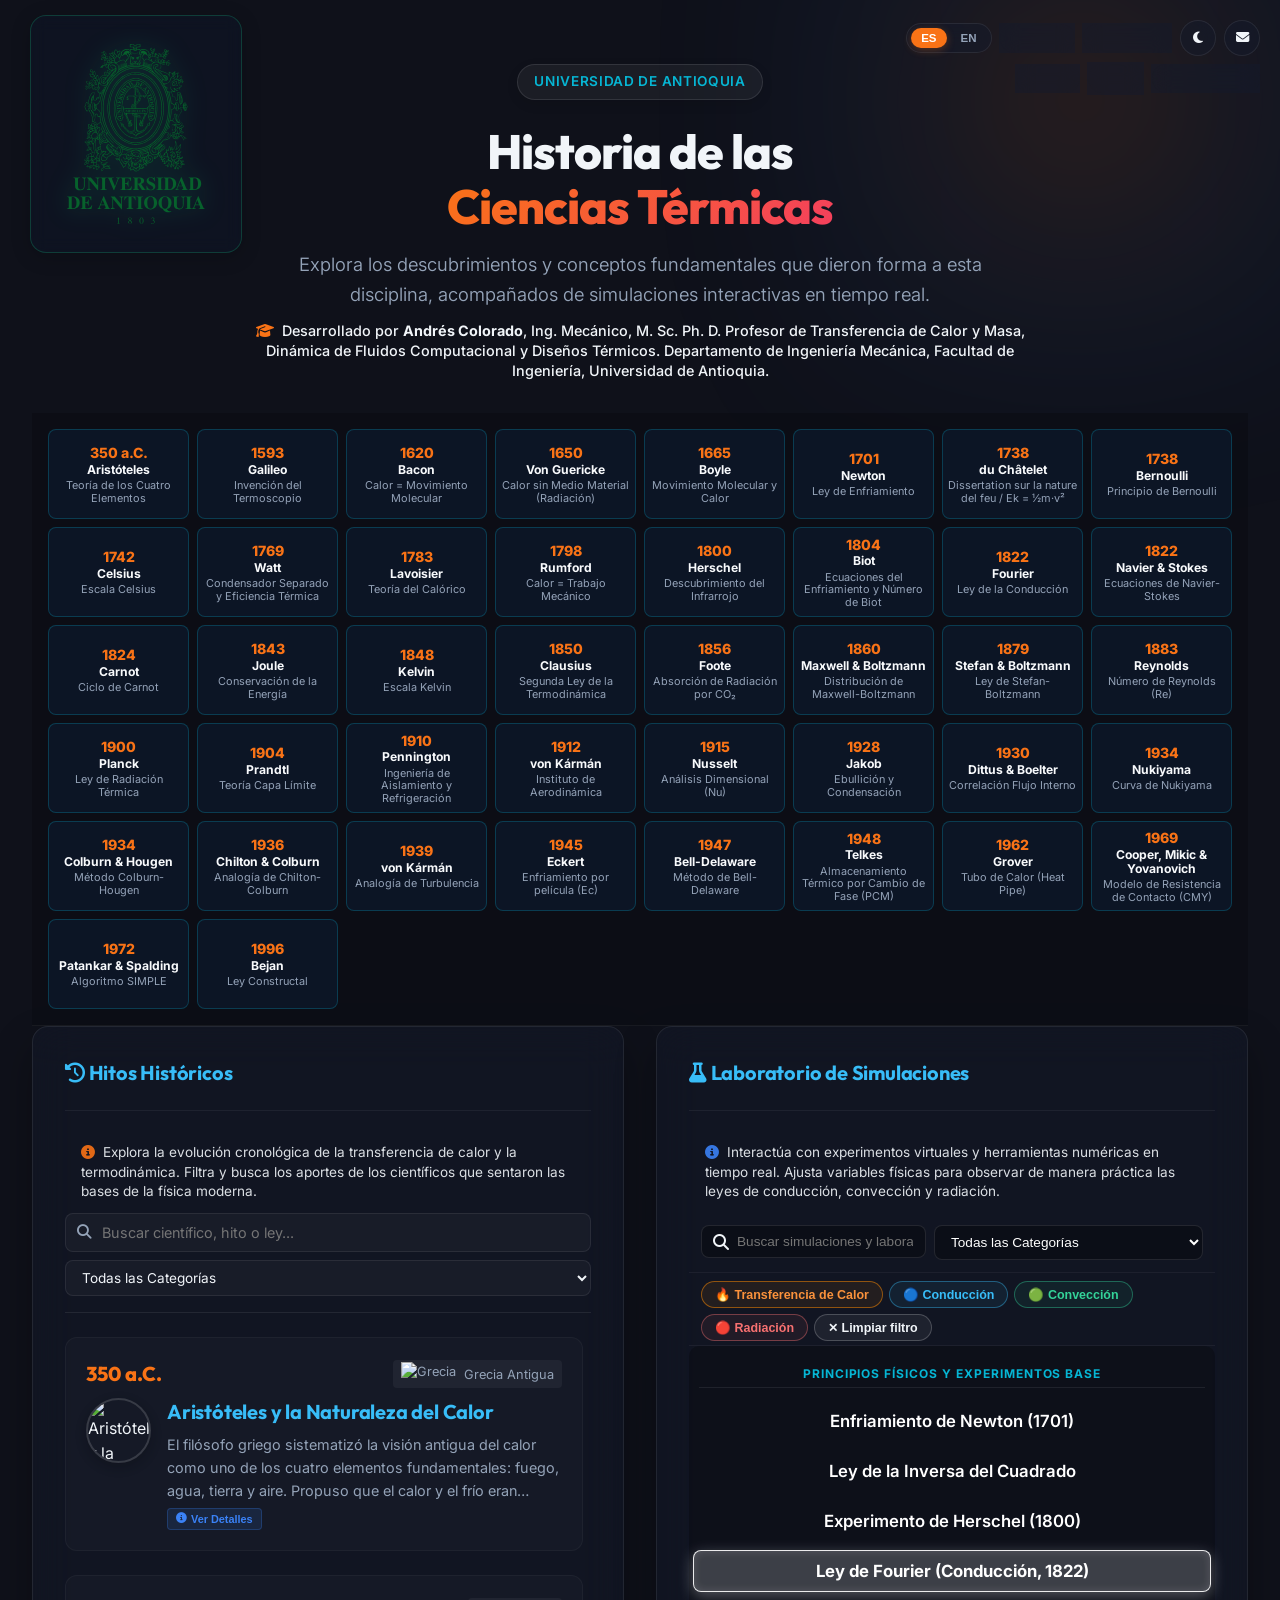
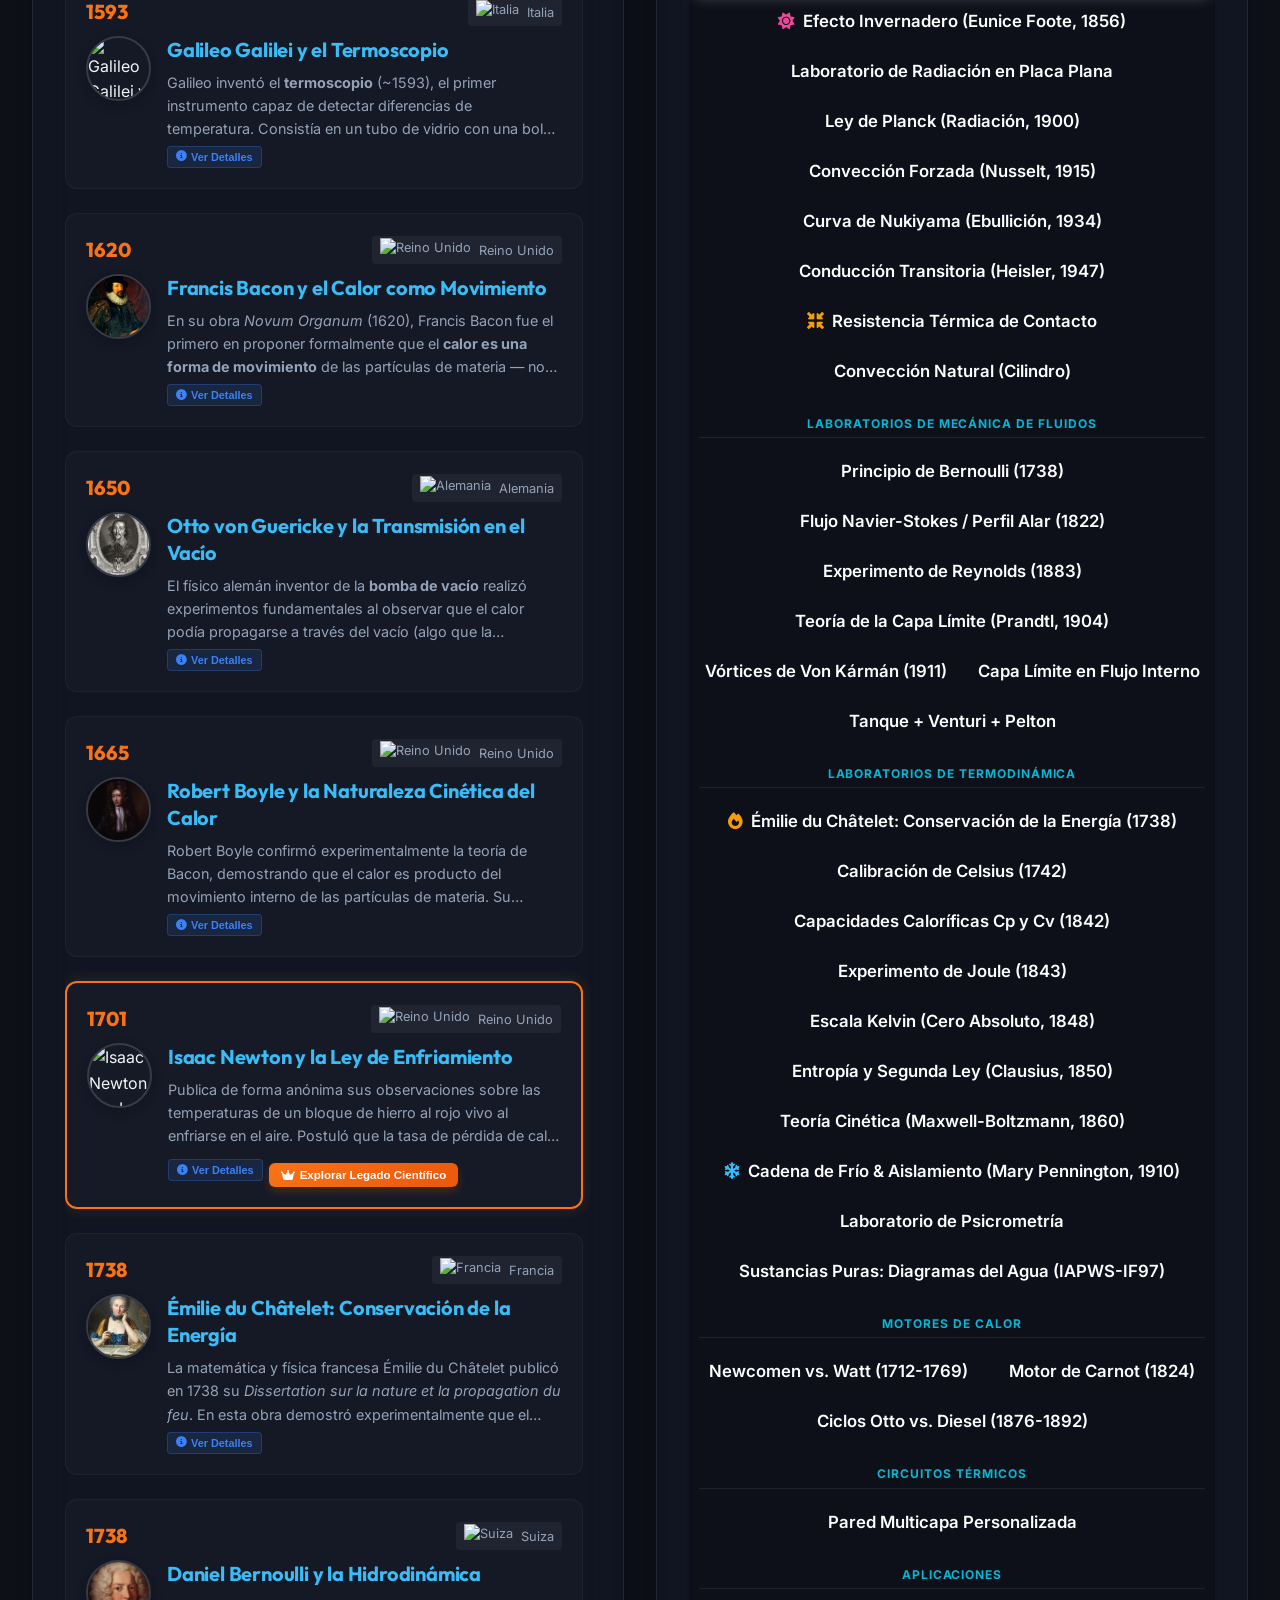
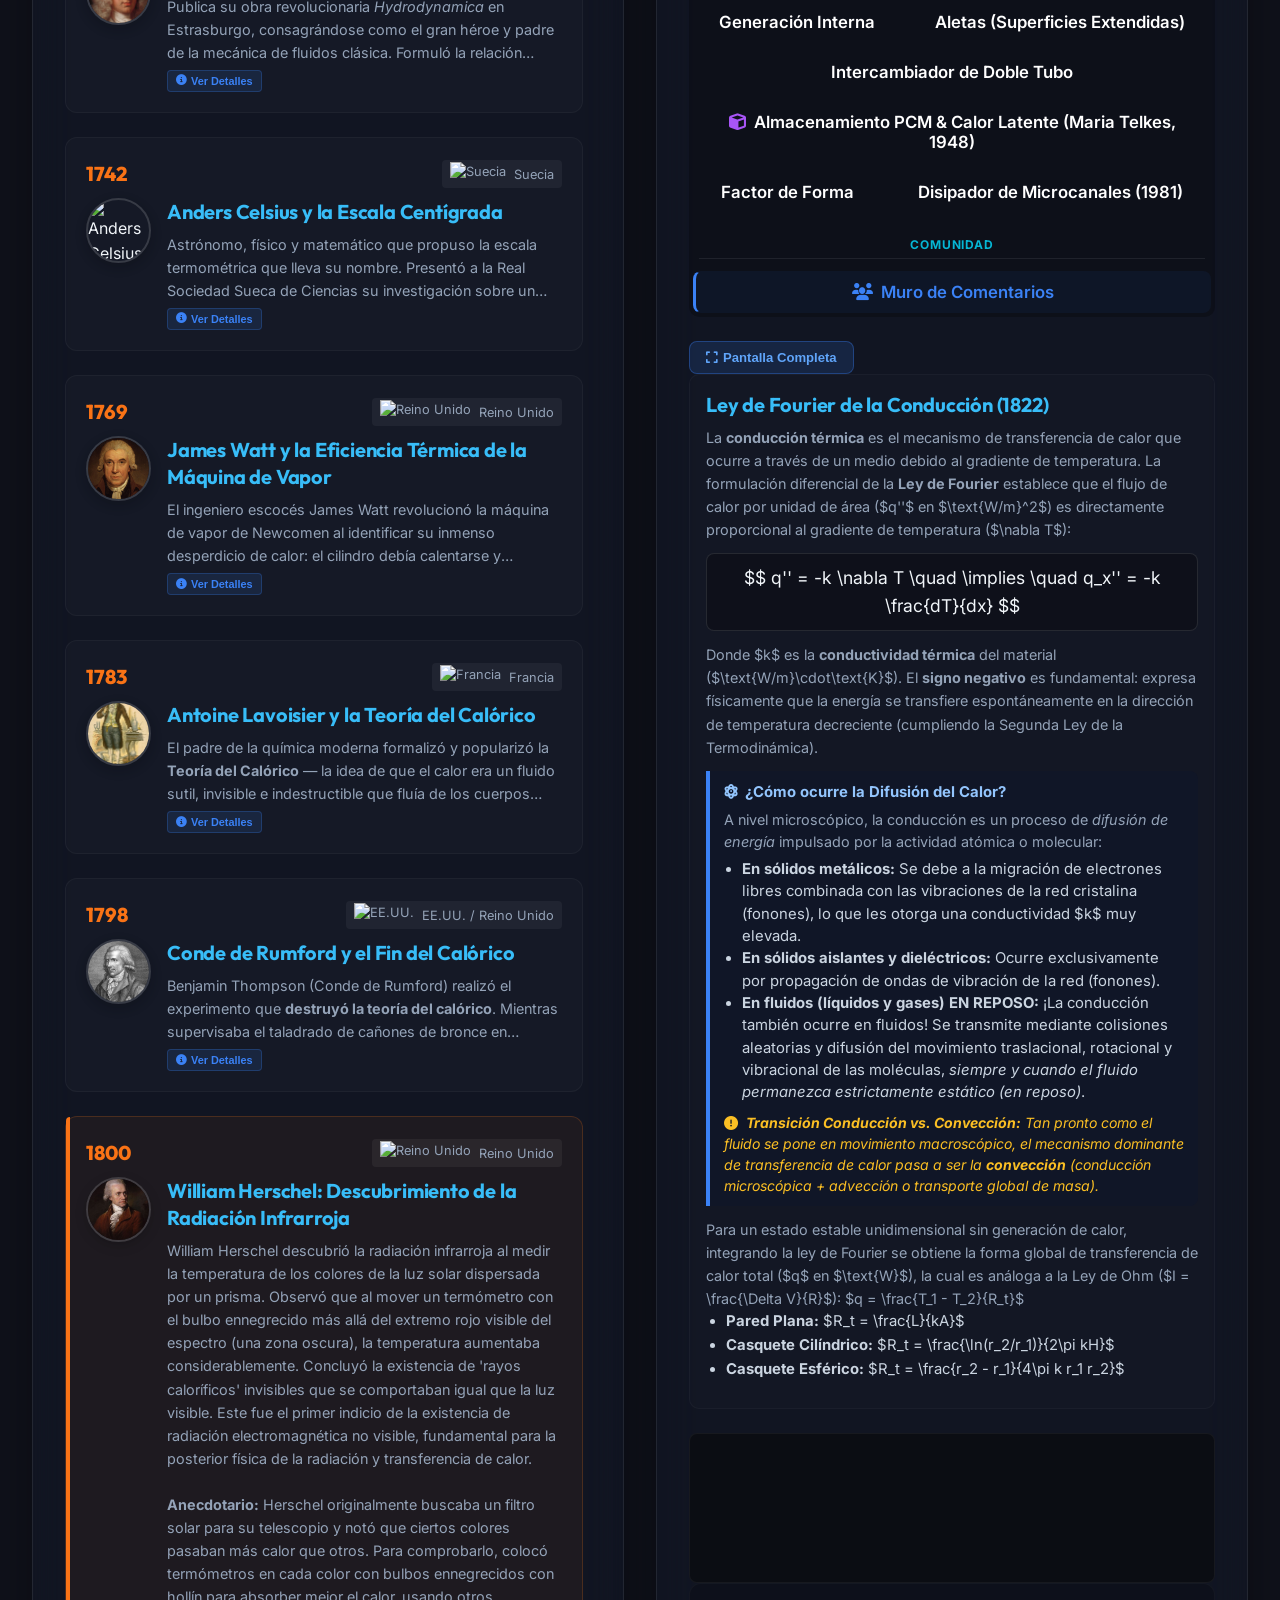
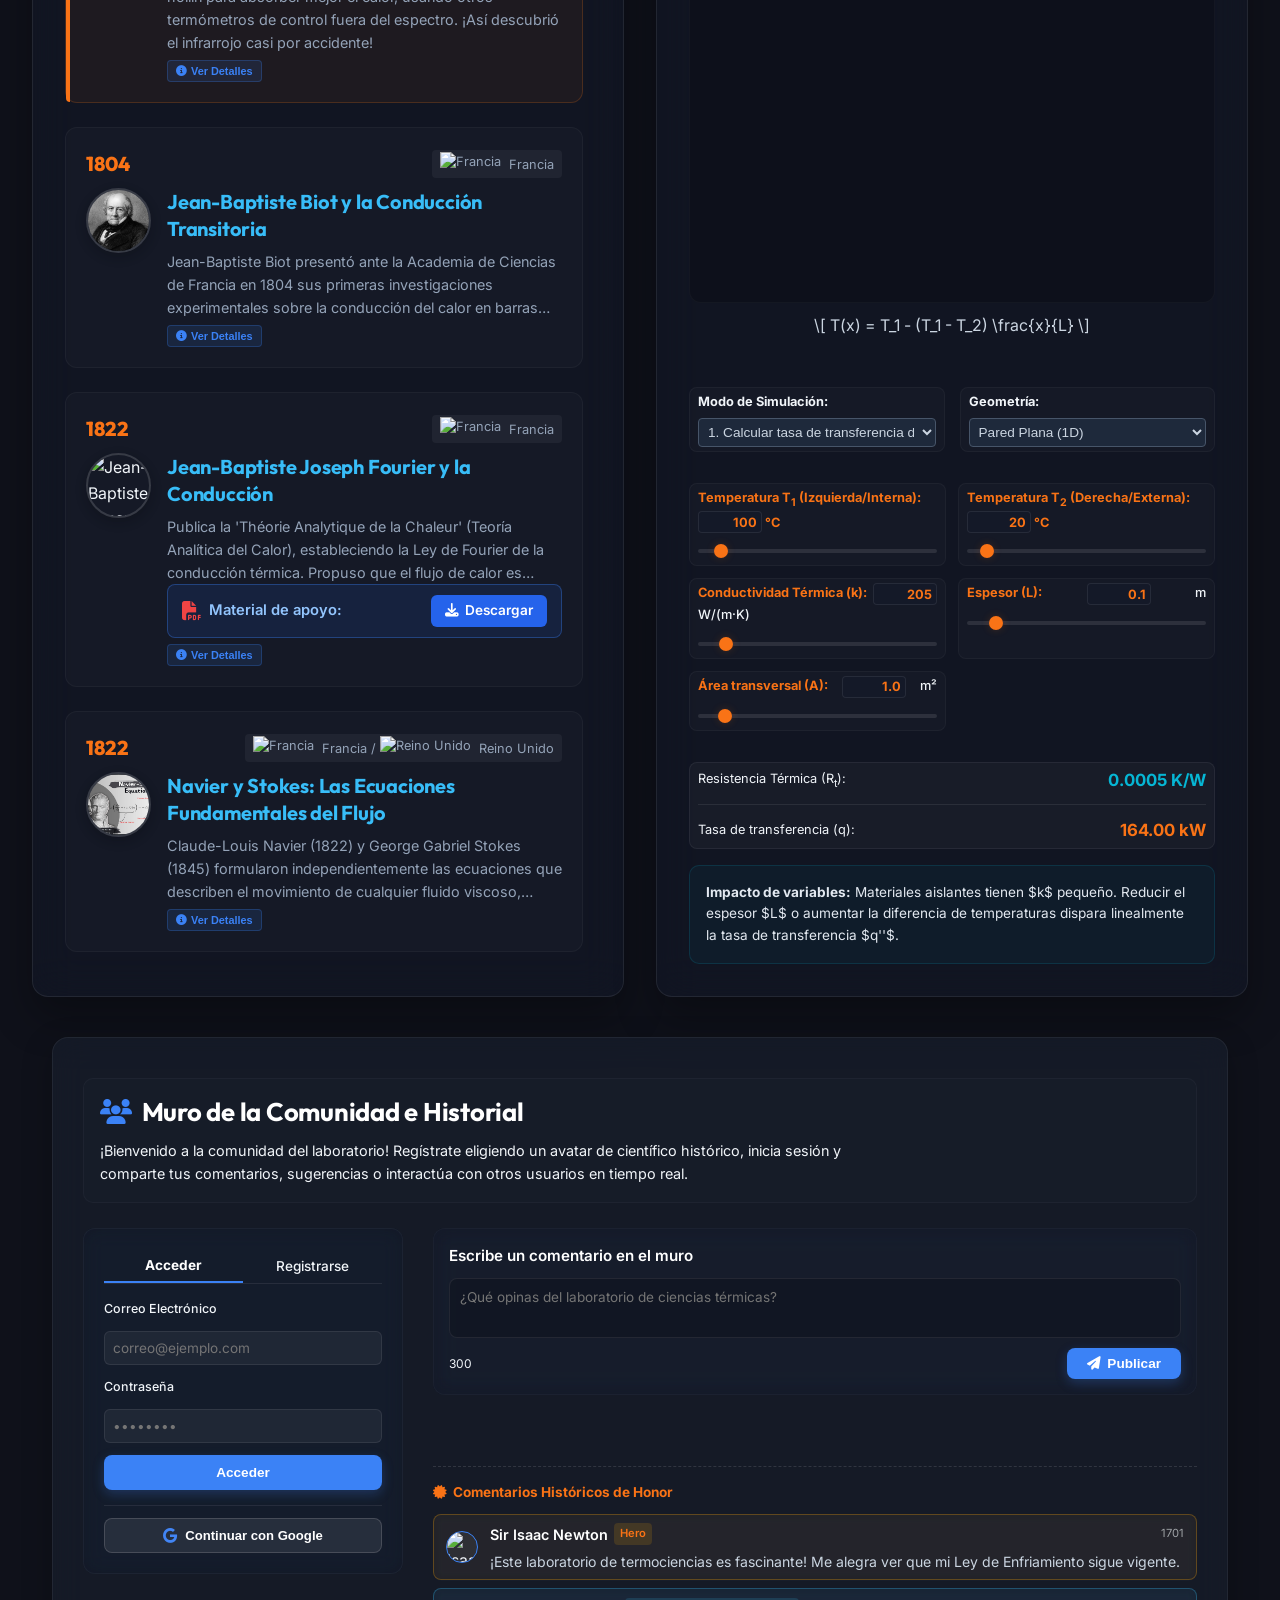
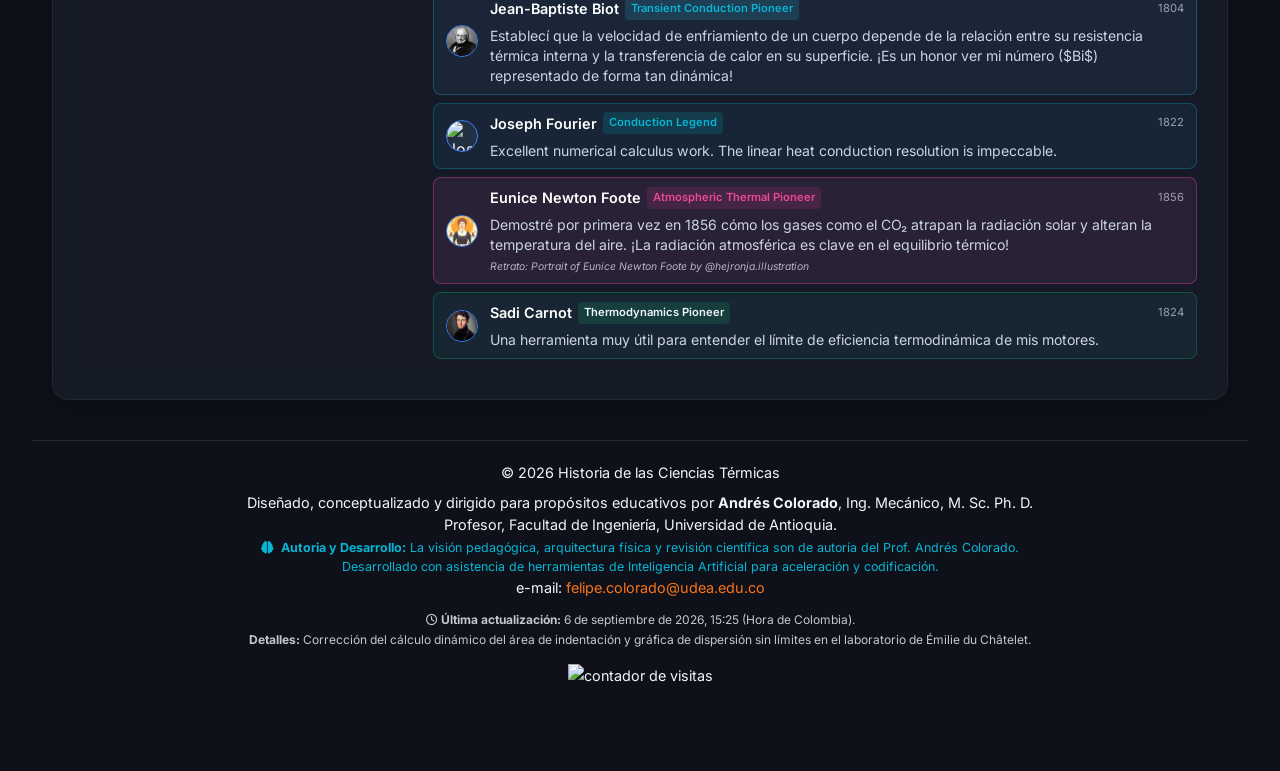
==== commit 5f0a9ef4: "Add files via upload" ====
--- a/index.html
+++ b/index.html
@@ -4067,6 +4067,16 @@
                                     <div style="width:100%; height:320px; position:relative;">
                                         <canvas id="chatelet-canvas"
                                             style="width:100%; height:100%; display:block;"></canvas>
+                                    </div>
+
+                                    <!-- LOTE — Nueva gráfica Chart.js (Área de Indentación vs. Velocidad al
+                                         Cuadrado v²) apilada debajo de la animación de caída, dentro de la MISMA
+                                         tarjeta "Experimento de Impacto y Deformación Térmica". La tarjeta padre
+                                         ya usa display:flex; flex-direction:column (ver estilo inline arriba), así
+                                         que este contenedor simplemente cae debajo del canvas sin romper el grid
+                                         de 2 columnas (.sim-grid-responsive) ni el layout en modo .fullscreen. -->
+                                    <div class="chart-container-cm" style="width: 100%; min-height: 250px; margin-top: 15px;">
+                                        <canvas id="chateletChart"></canvas>
                                     </div>
                                 </div>
 
@@ -11771,22 +11781,10 @@
                     href="mailto:felipe.colorado@udea.edu.co"
                     style="color: var(--accent-orange); text-decoration: none;">felipe.colorado@udea.edu.co</a>
             </p>
-            <p style="font-size: 0.75rem; margin-top: 8px; color: var(--text-secondary); opacity: 0.8;"><i
-                    class="far fa-clock"></i> <span class="lang-es">Versión 4.8 (Compilación 2026.09.03) - Última actualización: <span
-                        id="last-updated-time">3 de septiembre de 2026, 22:20 (COT)</span> -
-                    Optimización de rendimiento gráfico: se eliminó la lectura de dimensiones del DOM (causa de
-                    "layout thrashing") dentro del bucle de dibujo de varios laboratorios (Fourier, Nusselt,
-                    Reynolds, Herschel, Microcanales, Cp y Cv, Tubos Concéntricos, Capa Límite Interna), que antes
-                    forzaba un recálculo de diseño de toda la página en cada fotograma. Verificado sin tareas largas
-                    de CPU ni advertencias de "forced reflow" durante la
-                    animación.</span><span class="lang-en" style="display:none;">Version 4.8 (Build 2026.09.03) - Last
-                    update: September 3,
-                    2026, 22:20 (COT) -
-                    Graphics performance optimization: removed DOM dimension reads (a cause of "layout thrashing")
-                    from the per-frame draw loop of several labs (Fourier, Nusselt, Reynolds, Herschel,
-                    Microchannels, Cp and Cv, Concentric Tubes, Internal Boundary Layer), which previously forced a
-                    full-page layout recalculation every frame. Verified with zero long CPU tasks and zero "forced
-                    reflow" warnings during animation.</span>
+            <p class="update-note" style="font-size: 0.75rem; margin-top: 8px; color: var(--text-secondary); opacity: 0.8;">
+                <i class="far fa-clock"></i>
+                <span class="lang-es"><strong>Última actualización:</strong> 6 de septiembre de 2026, 15:25 (Hora de Colombia).<br><strong>Detalles:</strong> Corrección del cálculo dinámico del área de indentación y gráfica de dispersión sin límites en el laboratorio de Émilie du Châtelet.</span>
+                <span class="lang-en" style="display:none;"><strong>Last update:</strong> September 6, 2026, 15:25 (Colombia Time).<br><strong>Details:</strong> Dynamic indentation area calculation fix and unbounded scatter chart in the Émilie du Châtelet lab.</span>
             </p>
             <div style="margin-top: 15px; text-align: center;">
                 <span class="lang-es"><img
--- a/style.css
+++ b/style.css
@@ -986,6 +986,32 @@
   overflow: hidden;
   background: #0b0d13;
   border: 1px solid rgba(255, 255, 255, 0.05);
+}
+
+/* LOTE — Émilie du Châtelet: contenedor de la gráfica Chart.js (Área de
+   Indentación vs. Velocidad al Cuadrado v²) apilada debajo del canvas de
+   animación de caída (#chatelet-canvas), dentro de la misma tarjeta
+   "Experimento de Impacto y Deformación Térmica".
+   OJO: la clase `.chart-container-cm` YA EXISTE y está en uso por el
+   laboratorio de Material Compuesto/Multicapa Custom (#multicapa-custom-sim
+   #cm-panel-chart .chart-container-cm, ver más abajo en este archivo), así
+   que esta regla se deja explícitamente scoped bajo `#chatelet-sim` para
+   no alterar en absoluto ese otro laboratorio — sólo se reutiliza el
+   nombre de clase que pidió la instrucción original, sin tocar su regla
+   existente. `position: relative` es necesario para que Chart.js con
+   maintainAspectRatio:false calcule bien el tamaño del <canvas> hijo
+   (mismo patrón que `.canvas-container` arriba y que el wrapper inline de
+   #chatelet-chart); width/min-height/margin-top ya vienen fijados inline
+   en index.html junto al elemento, así que aquí sólo se añade lo que la
+   regla inline no cubre. */
+#chatelet-sim .chart-container-cm {
+  position: relative;
+}
+
+#chatelet-sim .chart-container-cm canvas {
+  width: 100%;
+  height: 100%;
+  display: block;
 }
 
 #boundaryLayerCanvas {
@@ -1028,6 +1054,7 @@
 #pelton-canvas,
 #chatelet-canvas,
 #chatelet-chart,
+#chateletChart,
 #pennington-canvas,
 #pennington-chart,
 #telkes-canvas,
@@ -5508,6 +5535,41 @@
 }
 
 /* ============================================================
+   HERSCHEL-SIM — Fix deformación/estiramiento del canvas en fullscreen
+   Alcance exclusivo: #herschel-sim.fullscreen. Mismo problema que el ya
+   corregido en WATT-SIM: el wrapper de #herschelCanvas (.canvas-container)
+   trae `height:350px` inline en index.html, pensado para el modo normal
+   en ventana con scroll; en fullscreen ese alto fijo ya no guarda relación
+   con el ancho real disponible en pantalla completa, así que el navegador
+   termina estirando el bitmap del canvas para llenar la caja resultante.
+   Se corrige sin tocar el HTML: el wrapper pasa a flexbox centrado con
+   una relación de aspecto fija (4:3), y el propio <canvas> fuerza
+   `object-fit:contain` con ancho 100% y alto automático para que su
+   bitmap interno nunca se deforme. ── */
+
+/* 1. Wrapper directo del canvas: reemplaza el height:350px inline por
+   una caja flexible centrada con relación de aspecto fija. */
+#herschel-sim.fullscreen .canvas-container:has(> #herschelCanvas) {
+  display: flex;
+  align-items: center;
+  justify-content: center;
+  height: auto !important;
+  max-height: 55vh;
+  aspect-ratio: 4 / 3;
+  margin: 0 auto;
+  width: 100%;
+}
+
+/* 2. El propio canvas: nunca se estira, siempre contenido dentro de su
+   caja (equivalente a preserveAspectRatio="xMidYMid meet"). */
+#herschel-sim.fullscreen #herschelCanvas {
+  width: 100% !important;
+  height: 100% !important;
+  max-height: 100%;
+  object-fit: contain;
+}
+
+/* ============================================================
    GEN-SIM — Resultados analíticos y fórmulas (Ts, ΔT_max, T_max)
    Alcance exclusivo: #gen-sim. Sólo reorganiza visualmente las
    tarjetas de resultados (.result-card/.result-row) y los
@@ -5690,6 +5752,18 @@
   grid-template-columns: repeat(3, minmax(0, 1fr));
   gap: 0.5rem;
   margin: 0.35rem 0;
+}
+
+/* Vista NORMAL (compacta, no fullscreen) del bloque "Ecuación Diferencial
+   y Solución General": el LaTeX de sus 3 fórmulas (EDO + solución general)
+   es más ancho que el de Volumen/Ts/ΔTmax y se solapa en 3 columnas
+   angostas. Se apila en 1 columna / 3 filas SOLO aquí y SOLO fuera de
+   fullscreen — #gen-sim:not(.fullscreen) excluye por completo la vista de
+   pantalla completa, que sigue en 3 columnas sin ningún cambio. La mayor
+   especificidad (2 IDs + 2 clases) gana sobre la regla de 3 columnas de
+   arriba sin necesitar !important. */
+#gen-sim:not(.fullscreen) #gen-equations-summary-panel .geom-compare-grid--stacked {
+  grid-template-columns: 1fr;
 }
 
 #gen-equations-summary-panel .geom-cell {
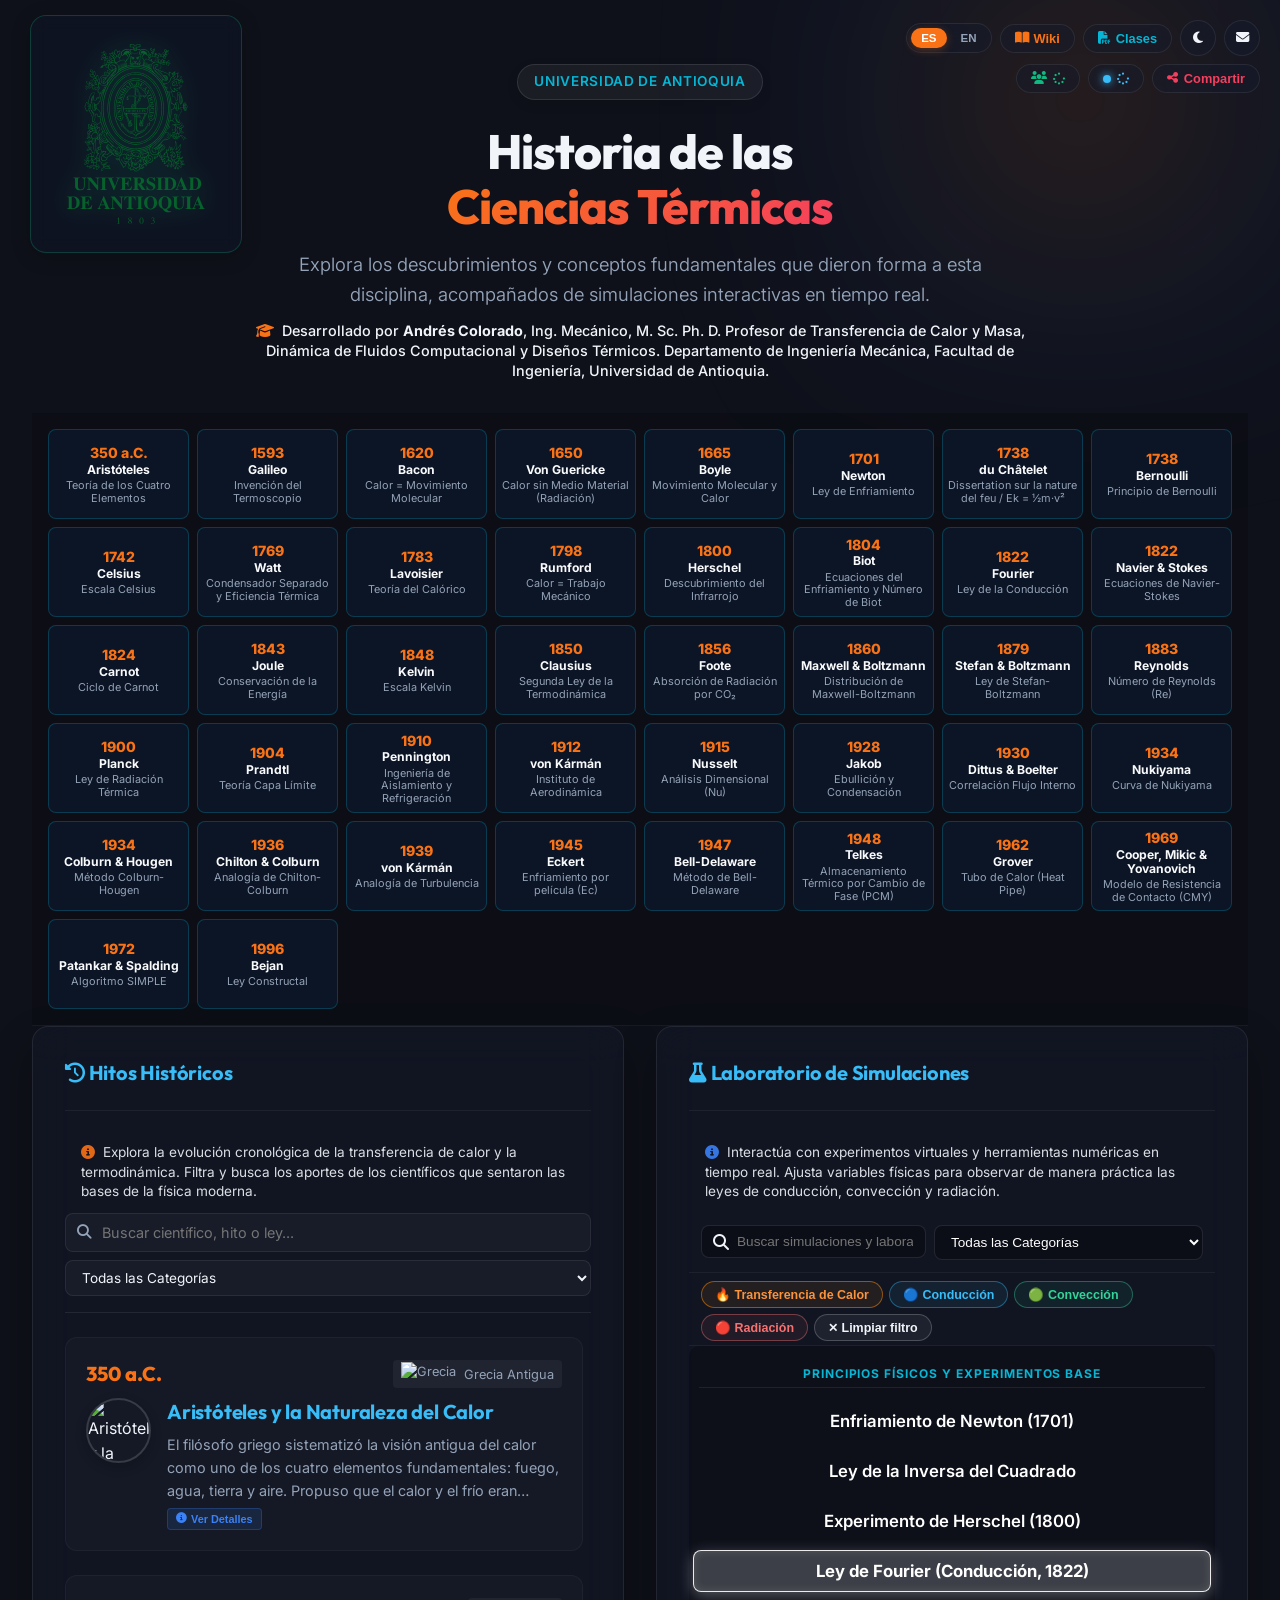
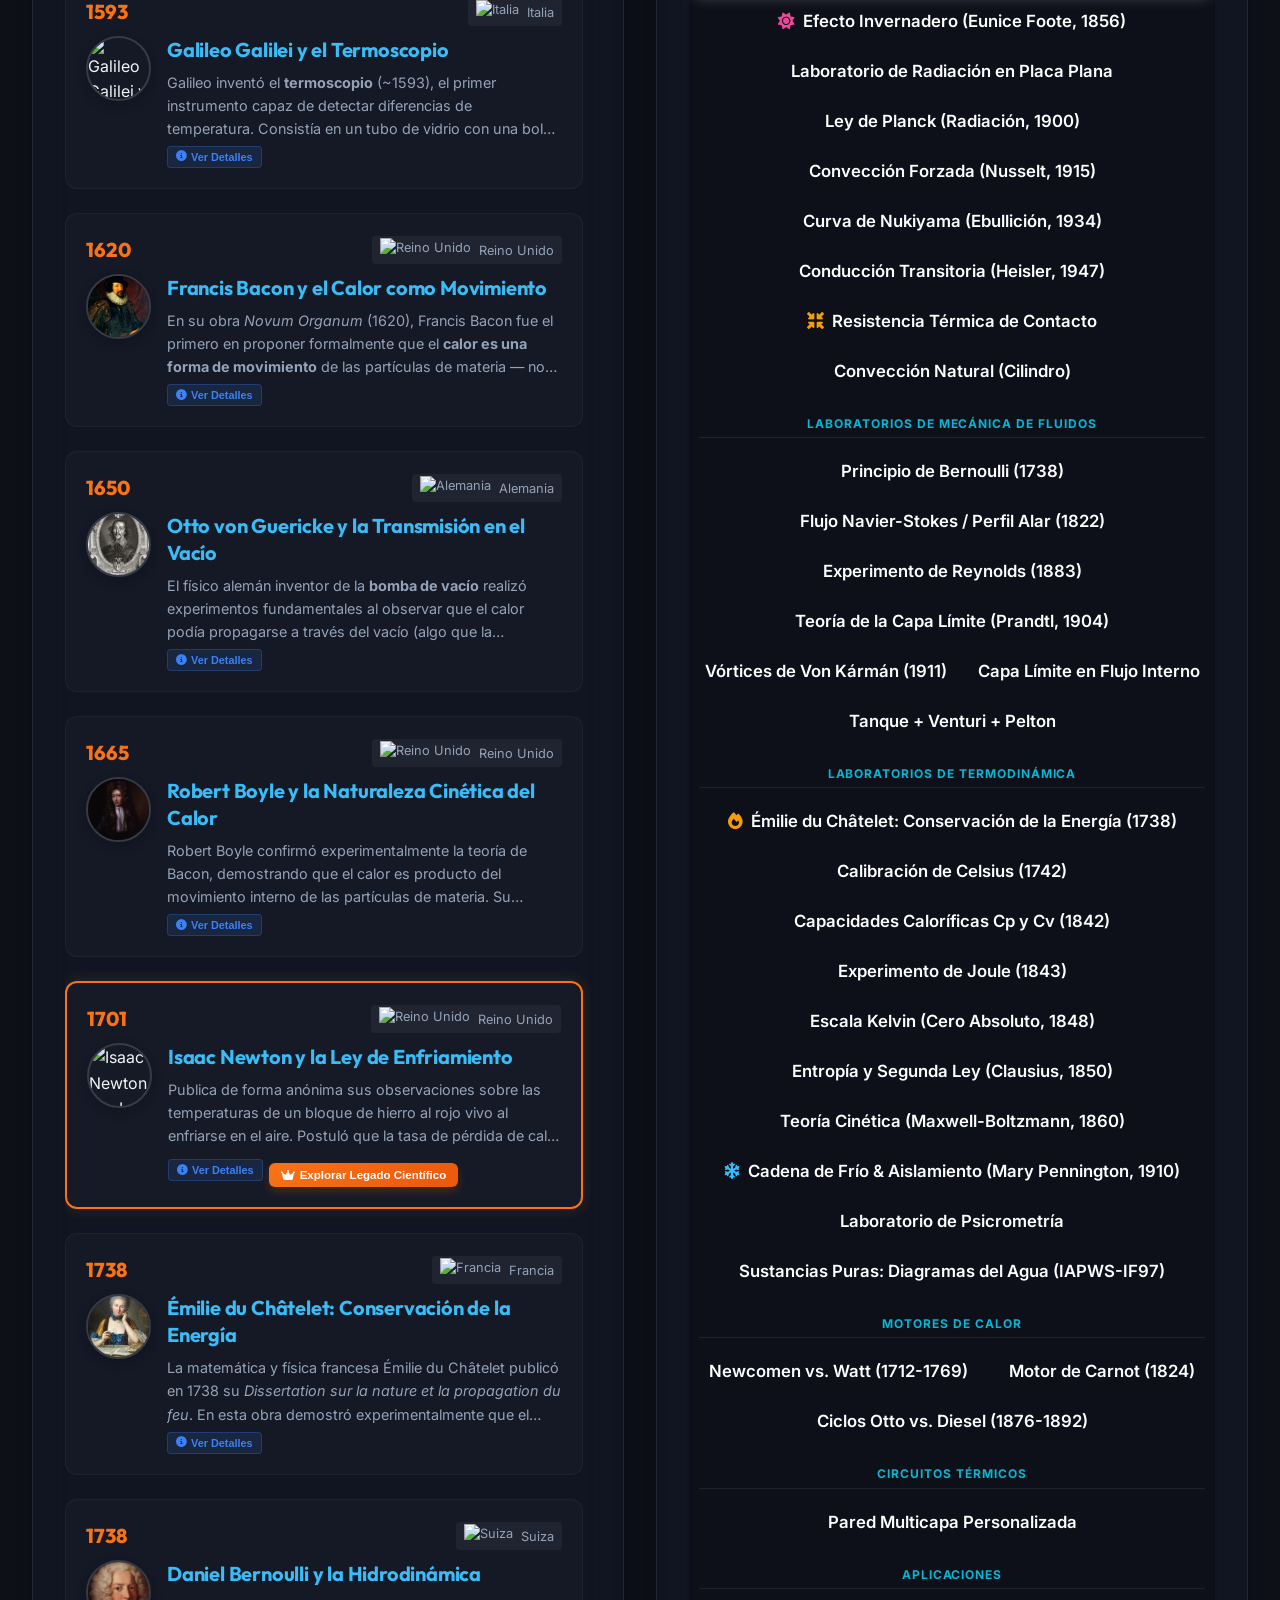
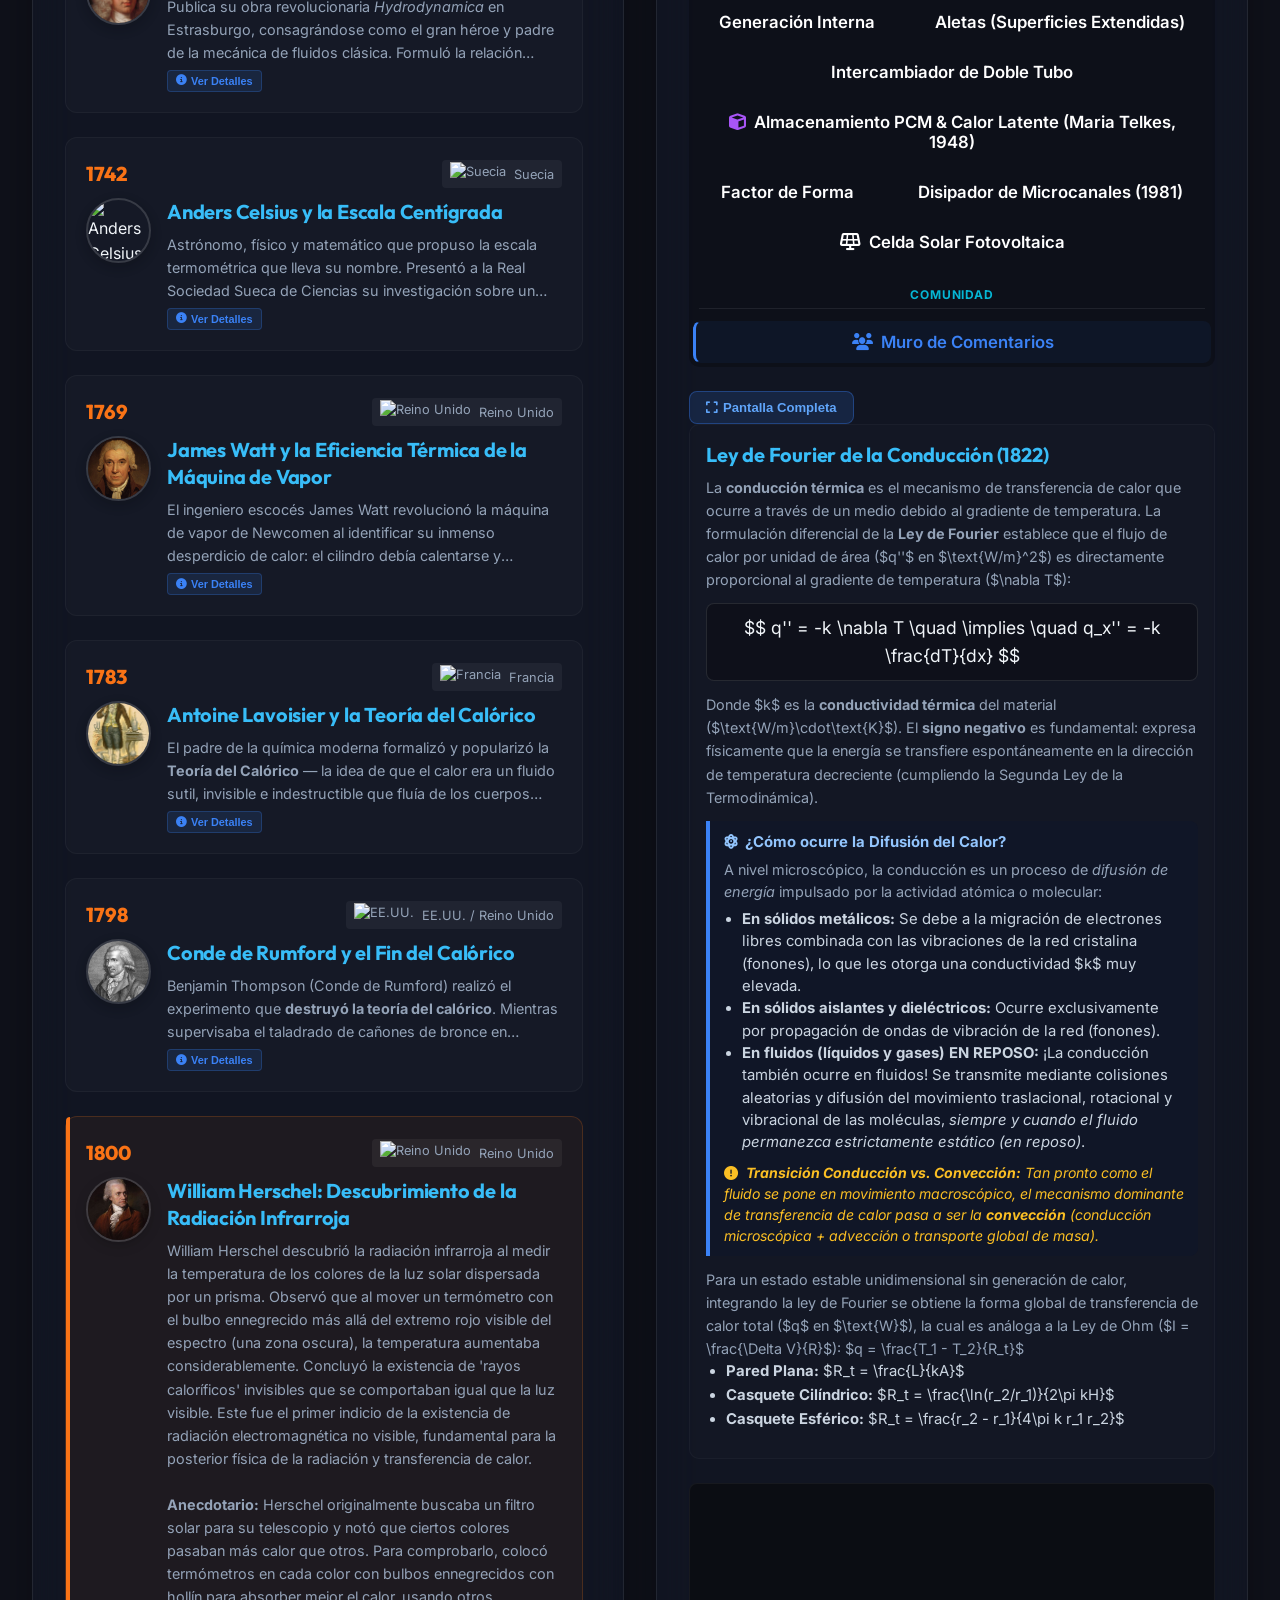
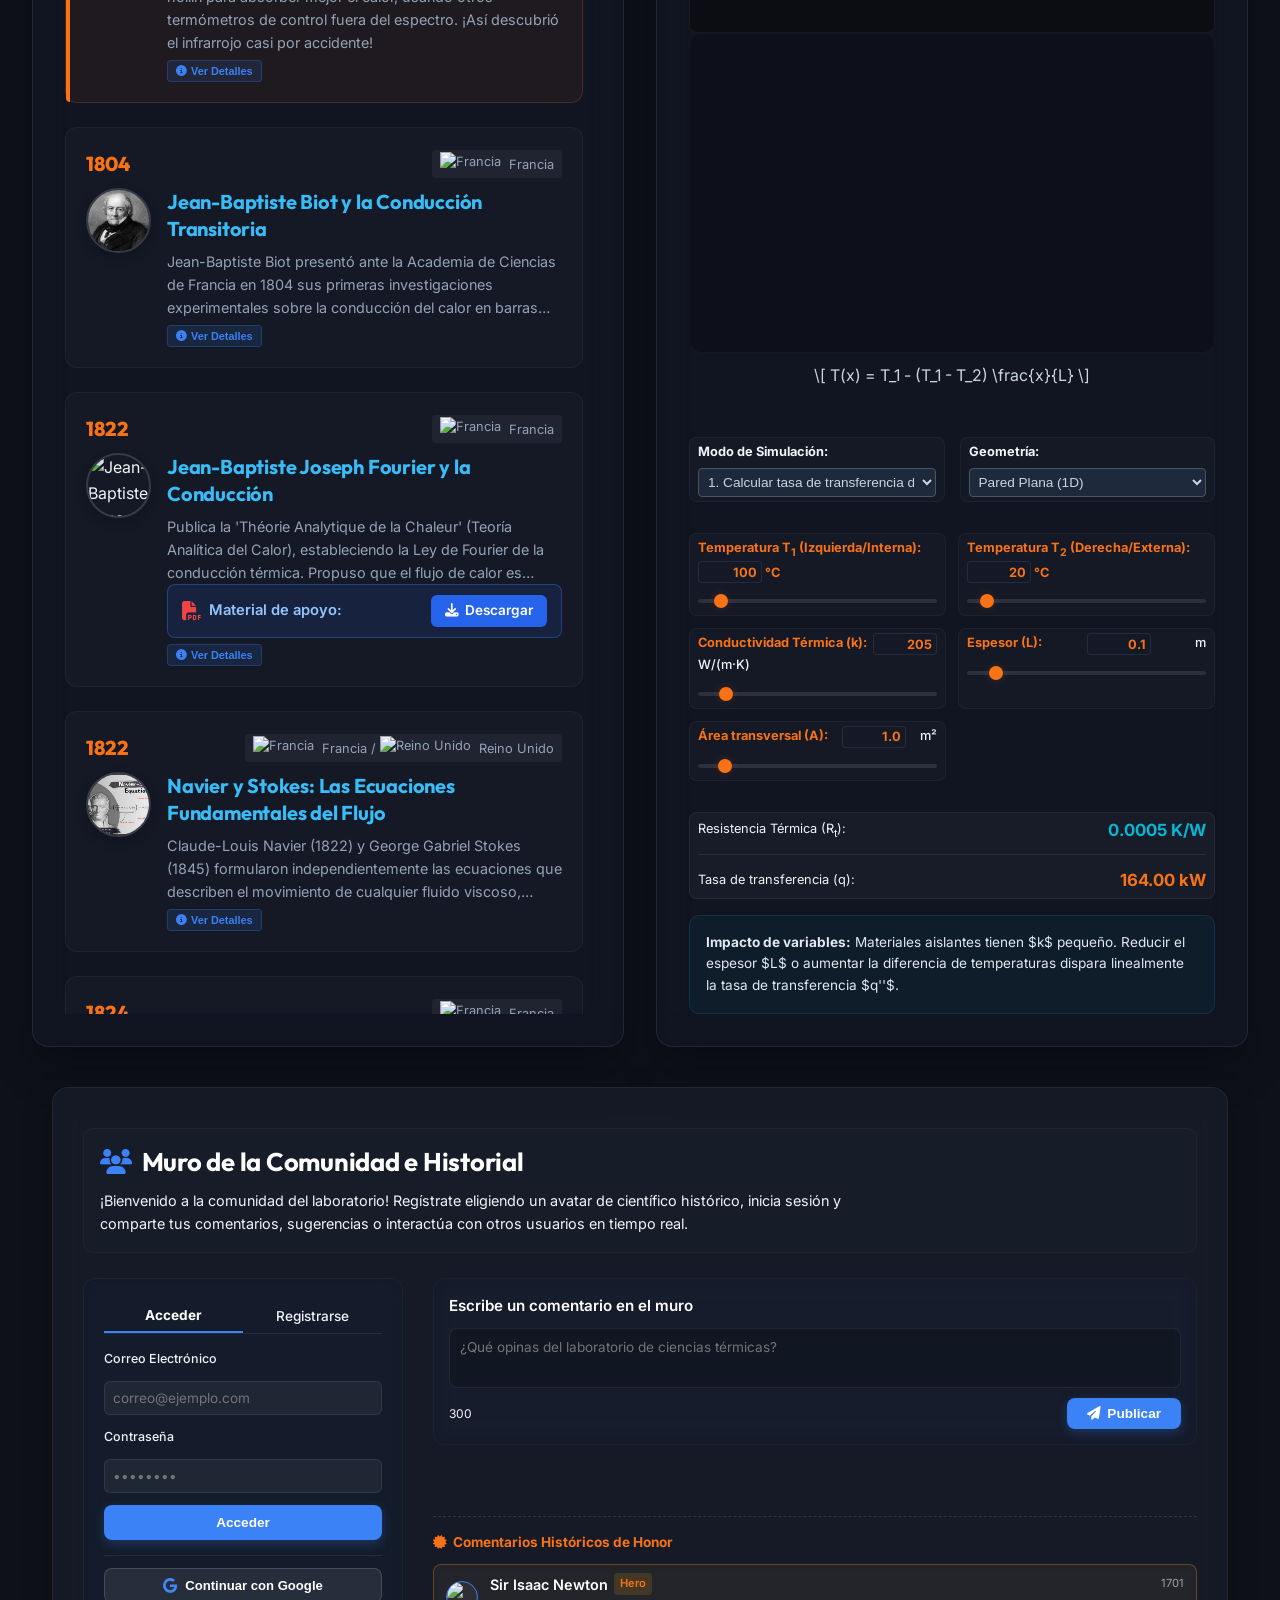
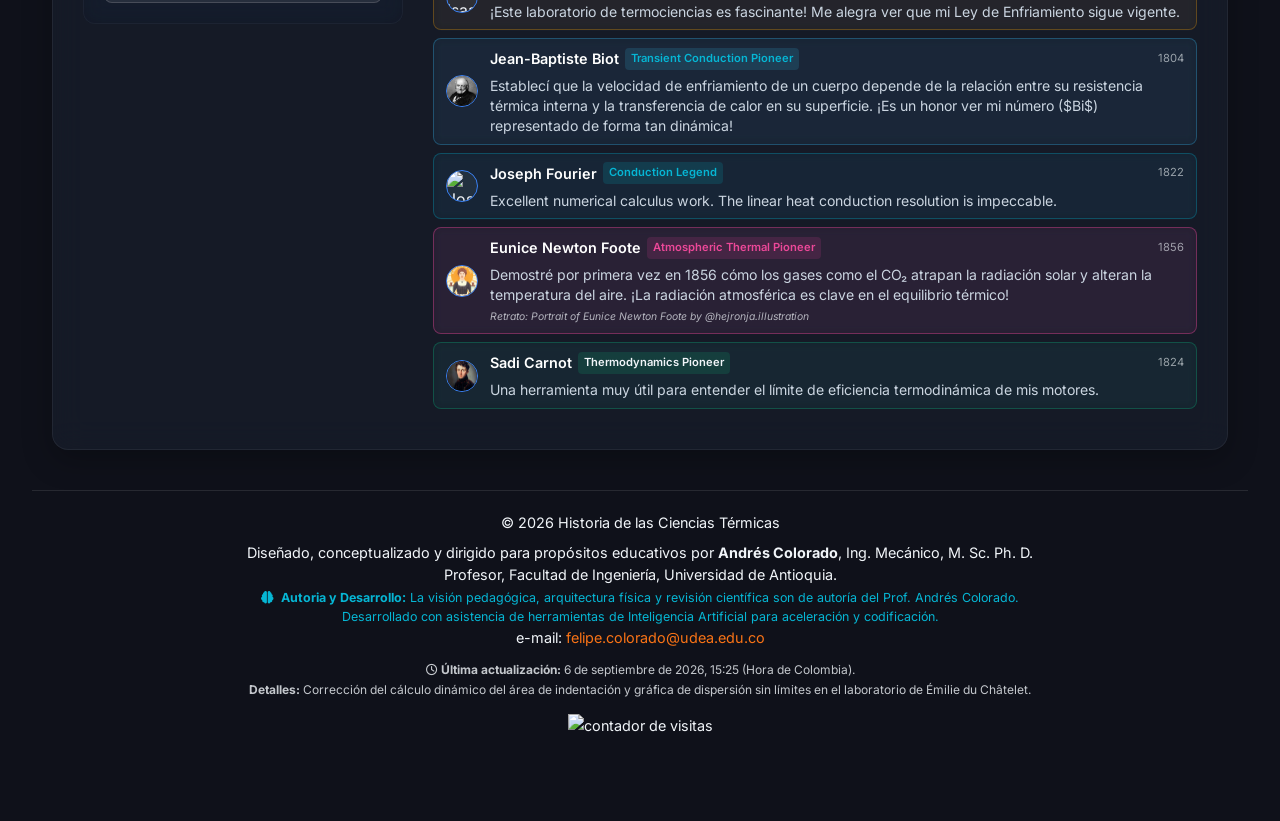
==== commit 10c1c1ab: "Add files via upload" ====
--- a/index.html
+++ b/index.html
@@ -44,6 +44,12 @@
     <script src="https://cdn.jsdelivr.net/npm/mathjax@3/es5/tex-mml-chtml.js"></script>
 
     <link rel="stylesheet" href="style.css?v=v3fix17">
+
+    <!-- Disipador de Aletas (Heat Sink) — solar-cell-sim, ver claude/LOTE_solar_cell_sim_aletas_disipador_*_2026-09-07.md -->
+    <link rel="stylesheet" href="solar-fins-controls.css?v=v1">
+    <link rel="stylesheet" href="solar-fins-status.css?v=v1">
+    <link rel="stylesheet" href="solar-fins-visualizer.css?v=v1">
+    <link rel="stylesheet" href="solar-fins-panel.css?v=v1">
 
 </head>
 
@@ -498,6 +504,10 @@
                         <button class="tab-btn" data-target="microchannel-sim" data-category="transferencia-calor" data-tags="transferencia-calor conveccion microcanales">
                             <span class="lang-es">Disipador de Microcanales (1981)</span><span class="lang-en"
                                 style="display:none;">Microchannel Heatsink (1981)</span></button>
+                        <button class="tab-btn" data-target="solar-cell-sim" data-category="transferencia-calor" data-tags="transferencia-calor radiacion aplicaciones">
+                            <i class="fas fa-solar-panel" style="margin-right:4px;"></i>
+                            <span class="lang-es">Celda Solar Fotovoltaica</span><span class="lang-en" style="display:none;">Photovoltaic Solar Cell</span>
+                        </button>
                         <div class="tab-category-title"><span class="lang-es">Comunidad</span><span class="lang-en"
                                 style="display:none;">Community</span></div>
                         <button class="tab-btn"
@@ -11443,6 +11453,545 @@
                         </div><!-- /#contact-res-sim-modal -->
                     </div><!-- /#contact-res-sim -->
 
+                    <!-- ═══════════════════════════════════════════════════════════
+                             TAB: Celda Solar Fotovoltaica
+                             Estructura: tab-pane > [fullscreen open/close + aria-live] +
+                             [sim-intro] + [#solar-cell-layout-wrapper.simulation-workspace:
+                             #solar-controls + #solar-canvas-container + #solar-chart-container
+                             + #solar-results]
+                             LOTES 1-4 (2026-09-06): estructura HTML/CSS, controlador de
+                             pantalla completa (SolarCellLab), solver físico/Chart.js
+                             (solveSolarCell) y bucle de renderizado (drawSolarCanvas)
+                             conectado a window.LabAnimationManager — ver app_v2.js.
+                        ═══════════════════════════════════════════════════════════ -->
+                    <div class="tab-pane" id="solar-cell-sim">
+
+                        <!-- ⬛ Fullscreen wrapper -->
+                        <button id="solar-cell-lab-close-btn" aria-label="Cerrar pantalla completa"
+                            title="Cerrar pantalla completa">&#x2715;</button>
+                        <div id="solar-cell-lab-fullscreen-anchor"
+                            style="display:flex;justify-content:flex-end;margin-bottom:8px;">
+                            <button id="solar-cell-lab-open-btn" title="Abrir laboratorio en pantalla completa"
+                                aria-label="Abrir laboratorio en pantalla completa">
+                                <i class="fas fa-expand"></i>
+                                <span class="lang-es">Pantalla Completa</span>
+                                <span class="lang-en" style="display:none;">Full Screen</span>
+                            </button>
+                        </div>
+                        <div id="solar-cell-lab-aria-live" class="sr-only" role="status" aria-live="polite"></div>
+
+                        <div class="sim-intro">
+                            <h3>
+                                <span class="lang-es">Celda Solar Fotovoltaica</span>
+                                <span class="lang-en" style="display:none;">Photovoltaic Solar Cell</span>
+                            </h3>
+                            <p>
+                                <span class="lang-es">Balance de energía radiativo-convectivo sobre una celda de silicio expuesta a
+                                    irradiación solar $G$. Parte de la energía incidente se refleja ($\rho$) y se transmite ($\tau$) a
+                                    través de la cubierta protectora; el resto se absorbe ($\alpha$) y calienta la celda, que a su vez
+                                    pierde calor por convección hacia el aire (o gas) circundante y por radiación propia ($\varepsilon$)
+                                    hacia el ambiente.</span>
+                                <span class="lang-en" style="display:none;">Radiative-convective energy balance on a silicon cell
+                                    exposed to solar irradiance $G$. Part of the incident energy is reflected ($\rho$) and transmitted
+                                    ($\tau$) through the protective cover; the rest is absorbed ($\alpha$) and heats the cell, which in
+                                    turn loses heat by convection to the surrounding air (or gas) and by its own radiation
+                                    ($\varepsilon$) to the environment.</span>
+                            </p>
+                            <div style="text-align: center; margin: 12px 0; font-size: 1.05rem; background: rgba(0,0,0,0.25); padding: 10px; border-radius: 8px; border: 1px solid rgba(255,255,255,0.1);">
+                                $$ \alpha \, G \, A = h \, A \, (T_s - T_\infty) + \varepsilon \, \sigma \, A \, (T_s^4 - T_{\text{alr}}^4) + P_{\text{elec}} $$
+                            </div>
+                            <p>
+                                <span class="lang-es">La <strong>eficiencia de conversión</strong> ($\eta$) relaciona la potencia
+                                    eléctrica generada con la energía solar incidente sobre el área $A$ de la celda:</span>
+                                <span class="lang-en" style="display:none;">The <strong>conversion efficiency</strong> ($\eta$) relates
+                                    the generated electrical power to the solar energy incident on the cell's area $A$:</span>
+                            </p>
+                            <p>$$ \eta = \frac{P_{\text{elec}}}{G \cdot A} $$</p>
+                        </div><!-- /.sim-intro -->
+
+                        <div id="solar-cell-layout-wrapper" class="simulation-workspace">
+
+                            <!-- Tarjeta 1 — Controles -->
+                            <div class="sim-card" id="solar-controls">
+                                <h4 class="sim-subheading">
+                                    <span class="lang-es">Controles</span>
+                                    <span class="lang-en" style="display:none;">Controls</span>
+                                </h4>
+                                <div class="sliders-grid" id="solar-basic-controls">
+                                    <!-- Irradiación (G) RELOCALIZADA (LOTE 2026-09-08) al sub-panel
+                                         ambiental bajo la Gráfica (#solar-env-inline-panel) — mismo id
+                                         #solar-irradiance[-num], sin cambios en app_v2.js. -->
+                                    <div class="control-group">
+                                        <label for="solar-tau">
+                                            <span class="lang-es">Transmisividad $(\tau)$:</span>
+                                            <span class="lang-en" style="display:none;">Transmissivity $(\tau)$:</span>
+                                            <input type="number" id="solar-tau-num" class="sim-number-input" min="0" max="1" step="0.01" value="0.90">
+                                        </label>
+                                        <input type="range" id="solar-tau" min="0" max="1" step="0.01" value="0.90">
+                                    </div>
+                                    <div class="control-group">
+                                        <label for="solar-rho">
+                                            <span class="lang-es">Reflectividad $(\rho)$:</span>
+                                            <span class="lang-en" style="display:none;">Reflectivity $(\rho)$:</span>
+                                            <input type="number" id="solar-rho-num" class="sim-number-input" min="0" max="1" step="0.01" value="0.08">
+                                        </label>
+                                        <input type="range" id="solar-rho" min="0" max="1" step="0.01" value="0.08">
+                                    </div>
+                                    <div class="control-group">
+                                        <label for="solar-alpha">
+                                            <span class="lang-es">Absortividad $(\alpha)$:</span>
+                                            <span class="lang-en" style="display:none;">Absorptivity $(\alpha)$:</span>
+                                            <input type="number" id="solar-alpha-num" class="sim-number-input" min="0" max="1" step="0.01" value="0.85">
+                                        </label>
+                                        <input type="range" id="solar-alpha" min="0" max="1" step="0.01" value="0.85">
+                                    </div>
+                                    <div class="control-group">
+                                        <label for="solar-epsilon">
+                                            <span class="lang-es">Emisividad $(\varepsilon)$:</span>
+                                            <span class="lang-en" style="display:none;">Emissivity $(\varepsilon)$:</span>
+                                            <input type="number" id="solar-epsilon-num" class="sim-number-input" min="0" max="1" step="0.01" value="0.90">
+                                        </label>
+                                        <input type="range" id="solar-epsilon" min="0" max="1" step="0.01" value="0.90">
+                                    </div>
+                                    <div class="control-group" style="grid-column: span 2;">
+                                        <label for="solar-int-material">
+                                            <span class="lang-es">Material de la Capa Intermedia:</span>
+                                            <span class="lang-en" style="display:none;">Intermediate Layer Material:</span>
+                                        </label>
+                                        <select id="solar-int-material" class="filter-select" style="width:100%; margin-top:4px;">
+                                            <option value="eva" selected>
+                                                <span class="lang-es">EVA (Etil-Vinil-Acetato)</span><span class="lang-en" style="display:none;">EVA (Ethylene-Vinyl Acetate)</span>
+                                            </option>
+                                            <option value="pvb">
+                                                <span class="lang-es">PVB (Butiral de Polivinilo)</span><span class="lang-en" style="display:none;">PVB (Polyvinyl Butyral)</span>
+                                            </option>
+                                            <option value="silicona">
+                                                <span class="lang-es">Silicona</span><span class="lang-en" style="display:none;">Silicone</span>
+                                            </option>
+                                        </select>
+                                    </div>
+                                    <div class="control-group" style="grid-column: span 2;">
+                                        <label for="solar-boundary-select">
+                                            <span class="lang-es">Frontera Inferior:</span>
+                                            <span class="lang-en" style="display:none;">Bottom Boundary:</span>
+                                        </label>
+                                        <select id="solar-boundary-select" class="filter-select" style="width:100%; margin-top:4px;">
+                                            <option value="adiabatica" selected>
+                                                <span class="lang-es">Adiabática</span><span class="lang-en" style="display:none;">Adiabatic</span>
+                                            </option>
+                                            <option value="aletas">
+                                                <span class="lang-es">Aletas (Disipador)</span><span class="lang-en" style="display:none;">Fins (Heat Sink)</span>
+                                            </option>
+                                        </select>
+                                    </div>
+                                </div>
+
+                                <!-- Subgrupo — Capa Intermedia (Sólida): reemplaza la antigua
+                                     "cámara de aire" (LOTES 1-4) por una capa sólida encapsulante
+                                     (EVA/PVB/Silicona, ver selector de material arriba) con espesor
+                                     L_int y reflectividad de interfaz ρ_int configurables. Mismo
+                                     patrón compacto .control-group-compact/.control-group-row +
+                                     .value-badge que "Condiciones Ambientales". -->
+                                <h5 style="grid-column: span 2; margin: 12px 0 4px 0; padding-top: 10px; border-top: 1px solid var(--panel-border); font-size: 0.82rem; font-weight: 600; color: var(--text-secondary);">
+                                    <span class="lang-es">Capa Intermedia (Sólida)</span>
+                                    <span class="lang-en" style="display:none;">Solid Intermediate Layer</span>
+                                </h5>
+                                <div class="sliders-grid" id="solar-int-controls">
+                                    <div class="control-group control-group-compact control-group-row">
+                                        <label class="control-label" for="solar-l-int">
+                                            <span>
+                                                <span class="lang-es">Espesor de la Capa $(L_{\text{int}})$:</span>
+                                                <span class="lang-en" style="display:none;">Layer Thickness $(L_{\text{int}})$:</span>
+                                            </span>
+                                            <span class="value-badge"><input type="number" id="solar-l-int-num" class="sim-number-input" min="0.1" max="2.0" step="0.1" value="0.5">
+                                                mm</span>
+                                        </label>
+                                        <input type="range" id="solar-l-int" min="0.1" max="2.0" step="0.1" value="0.5">
+                                    </div>
+
+                                    <div class="control-group control-group-compact control-group-row">
+                                        <label class="control-label" for="solar-rho-int">
+                                            <span>
+                                                <span class="lang-es">Reflectividad de Interfaz $(\rho_{\text{int}})$:</span>
+                                                <span class="lang-en" style="display:none;">Interface Reflectivity $(\rho_{\text{int}})$:</span>
+                                            </span>
+                                            <span class="value-badge"><input type="number" id="solar-rho-int-num" class="sim-number-input" min="0" max="0.3" step="0.01" value="0.02"></span>
+                                        </label>
+                                        <input type="range" id="solar-rho-int" min="0" max="0.3" step="0.01" value="0.02">
+                                    </div>
+                                </div>
+
+                                <!-- Subgrupo — Condiciones Ambientales (Frontera Superior): mismo
+                                     patrón compacto de .control-group-compact/.control-group-row +
+                                     .value-badge ya usado en #contact-res-sim (LOTE 7). -->
+                                <h5 style="grid-column: span 2; margin: 12px 0 4px 0; padding-top: 10px; border-top: 1px solid var(--panel-border); font-size: 0.82rem; font-weight: 600; color: var(--text-secondary);">
+                                    <span class="lang-es">Condiciones Ambientales (Frontera Superior)</span>
+                                    <span class="lang-en" style="display:none;">Ambient Conditions (Top Boundary)</span>
+                                </h5>
+                                <div class="sliders-grid" id="solar-ambient-controls">
+                                    <!-- h_ext y T∞ RELOCALIZADOS (LOTE 2026-09-08) al sub-panel
+                                         ambiental bajo la Gráfica (#solar-env-inline-panel) — mismos ids
+                                         #solar-h-ext[-num]/#solar-tinf[-num], sin cambios en app_v2.js.
+                                         T_surr permanece aquí (no se pidió mover). -->
+                                    <div class="control-group control-group-compact control-group-row">
+                                        <label class="control-label" for="solar-tsurr">
+                                            <span>
+                                                <span class="lang-es">Temperatura de Alrededores $(T_{\text{surr}})$:</span>
+                                                <span class="lang-en" style="display:none;">Surroundings Temperature $(T_{\text{surr}})$:</span>
+                                            </span>
+                                            <span class="value-badge"><input type="number" id="solar-tsurr-num" class="sim-number-input" min="-50" max="60" step="1" value="25">
+                                                &deg;C</span>
+                                        </label>
+                                        <input type="range" id="solar-tsurr" min="-50" max="60" step="1" value="25">
+                                    </div>
+                                </div>
+                                <!-- Subgrupo — Disipador de Aletas (Heat Sink): módulo ensamblado (estado +
+                                     sliders + validación/espacio remanente + visualizador SVG a escala).
+                                     Ver claude/LOTE_solar_cell_sim_aletas_disipador_*_2026-09-07.md para el
+                                     detalle de diseño de cada pieza. Dependencias cargadas al final del
+                                     documento (junto a app_v2.js) y activado por safeInit('SolarFinsHeatsink', ...)
+                                     en startApp(). -->
+                                <div id="solar-fins-heatsink-module">
+
+                                    <!-- LOTE unificación gráfica (2026-09-08): el visualizador SVG
+                                         independiente del corte transversal (#solar-fins-visualizer,
+                                         antes aquí en .fin-module-visual-col) se ELIMINÓ como tarjeta
+                                         separada — su misma geometría (computeFinVisualizerLayout,
+                                         solar-fins-visualizer.js, que sigue cargado y en uso) ahora se
+                                         dibuja fusionada dentro de la animación principal de la celda
+                                         (#solarCanvas / drawSolarCanvas en app_v2.js), como la banda de
+                                         aletas proyectándose bajo la base. Ver
+                                         claude/LOTE_solar_cell_sim_unificacion_grafica_titulos_fullscreen_2026-09-08.md. -->
+
+                                    <div class="fin-module-controls-col">
+                                        <div id="solar-fins-panel" class="fin-controls-scope">
+
+                                            <h5 style="grid-column: span 2; margin: 12px 0 4px 0; padding-top: 10px; border-top: 1px solid var(--panel-border); font-size: 0.82rem; font-weight: 600; color: var(--text-secondary);">
+                                                <span class="lang-es">Disipador de Aletas (Heat Sink)</span>
+                                                <span class="lang-en" style="display:none;">Fin Heat Sink</span>
+                                            </h5>
+
+                                            <div class="sliders-grid" id="solar-fins-controls">
+
+                                                <div class="control-group control-group-compact control-group-row">
+                                                    <label class="control-label" for="solar-fin-acelda">
+                                                        <span>
+                                                            <span class="lang-es">Área de la Celda $(A_{\text{celda}})$:</span>
+                                                            <span class="lang-en" style="display:none;">Cell Area $(A_{\text{cell}})$:</span>
+                                                        </span>
+                                                        <span class="value-badge"><input type="number" id="solar-fin-acelda-num" class="sim-number-input" min="0.01" max="0.25" step="0.01" value="0.16">
+                                                            m&sup2;</span>
+                                                    </label>
+                                                    <input type="range" id="solar-fin-acelda" min="0.01" max="0.25" step="0.01" value="0.16">
+                                                </div>
+
+                                                <div class="control-group control-group-compact control-group-row">
+                                                    <label class="control-label" for="solar-fin-w">
+                                                        <span>
+                                                            <span class="lang-es">Ancho de la Celda $(W)$:</span>
+                                                            <span class="lang-en" style="display:none;">Cell Width $(W)$:</span>
+                                                        </span>
+                                                        <span class="value-badge"><input type="number" id="solar-fin-w-num" class="sim-number-input" min="0.05" max="1.0" step="0.01" value="0.40">
+                                                            m</span>
+                                                    </label>
+                                                    <input type="range" id="solar-fin-w" min="0.05" max="1.0" step="0.01" value="0.40">
+                                                </div>
+
+                                                <div class="control-group control-group-compact control-group-row fin-derived-row">
+                                                    <label class="control-label">
+                                                        <span>
+                                                            <span class="lang-es">Long. de Base $(L_{\text{base}} = A_{\text{celda}}/W)$:</span>
+                                                            <span class="lang-en" style="display:none;">Base Length $(L_{\text{base}} = A_{\text{cell}}/W)$:</span>
+                                                        </span>
+                                                        <span class="value-badge fin-readonly-badge" id="solar-fin-lbase-display" aria-live="polite">0.400 m</span>
+                                                    </label>
+                                                </div>
+
+                                                <!-- LOTE reorganización espacial (2026-09-08): N/L_aleta/t/k
+                                                     (antes aquí) se RELOCALIZARON como sub-panel horizontal
+                                                     compacto justo debajo de la animación (#solar-canvas-container
+                                                     > #solar-fins-inline-panel), para descongestionar esta
+                                                     columna lateral. Los inputs conservan sus MISMOS ids
+                                                     (solar-fin-n/-k/-laleta/-t[-num]) — ningún JS
+                                                     (solar-fins-controls.js/app_v2.js, ambos por getElementById)
+                                                     necesitó cambios. A_celda/W/L_base permanecen aquí porque
+                                                     no se pidieron mover. -->
+
+                                            </div><!-- /#solar-fins-controls -->
+
+                                            <div id="solar-fins-validation" class="fin-validation-msg" role="alert" aria-live="polite" hidden></div>
+
+                                        </div><!-- /#solar-fins-panel -->
+                                    </div>
+
+                                    <div class="fin-module-status-col">
+                                        <div id="solar-fins-status" class="fin-status-panel">
+
+                                            <div class="fin-space-indicator">
+                                                <div class="fin-space-indicator-label">
+                                                    <span>
+                                                        <span class="lang-es">Espacio Remanente entre Aletas</span>
+                                                        <span class="lang-en" style="display:none;">Remaining Space Between Fins</span>
+                                                    </span>
+                                                    <span class="fin-space-indicator-value" id="solar-fin-remaining-value">-- mm</span>
+                                                </div>
+
+                                                <div class="fin-occupation-bar" id="solar-fin-occupation-bar"
+                                                     role="img" aria-label="Porcentaje de la base ocupado por las aletas frente al espacio remanente para convección">
+                                                    <div class="fin-occupation-bar-occupied" id="solar-fin-bar-occupied" style="width:0%"></div>
+                                                    <div class="fin-occupation-bar-remaining" id="solar-fin-bar-remaining" style="width:100%"></div>
+                                                </div>
+
+                                                <div class="fin-occupation-bar-legend">
+                                                    <span class="fin-legend-item fin-legend-occupied">
+                                                        <span class="fin-legend-dot"></span>
+                                                        <span class="lang-es">Ocupado por aletas</span><span class="lang-en" style="display:none;">Occupied by fins</span>
+                                                        (<span id="solar-fin-occupied-pct">0</span>%)
+                                                    </span>
+                                                    <span class="fin-legend-item fin-legend-remaining">
+                                                        <span class="fin-legend-dot"></span>
+                                                        <span class="lang-es">Remanente (convección)</span><span class="lang-en" style="display:none;">Remaining (convection)</span>
+                                                        (<span id="solar-fin-remaining-pct">100</span>%)
+                                                    </span>
+                                                </div>
+                                            </div>
+
+                                            <div id="solar-fins-banners" class="fin-banners" aria-live="polite"></div>
+
+                                        </div><!-- /#solar-fins-status -->
+                                    </div>
+
+                                </div><!-- /#solar-fins-heatsink-module -->
+                            </div><!-- /#solar-controls -->
+
+                            <!-- ═══ Mosaico Tetris (columna derecha, 67%) — LOTE Tetris 2026-09-07:
+                                 envuelve Animación + Gráfica + Resultados (convertidos en tarjetas
+                                 KPI individuales) en un único grid denso (grid-auto-flow:dense) para
+                                 que las tarjetas KPI 1x1 rellenen automáticamente el espacio que
+                                 dejan libre los bloques grandes de Animación/Gráfica. Ver
+                                 style.css / #solar-cell-sim.fullscreen #solar-viz-grid. -->
+                            <div id="solar-viz-grid">
+
+                            <!-- Tarjeta 2 — Animación -->
+                            <div class="sim-card" id="solar-canvas-container">
+                                <h4 class="sim-subheading">
+                                    <span class="lang-es">Animación</span>
+                                    <span class="lang-en" style="display:none;">Animation</span>
+                                </h4>
+                                <div class="canvas-container" style="height: 100%; min-height: 220px;">
+                                    <canvas id="solarCanvas"></canvas>
+                                </div>
+
+                                <!-- ═══ Sub-panel de Aletas/Geometría (LOTE reorganización espacial
+                                     2026-09-08): compacto, horizontal, justo debajo de la animación.
+                                     Reutiliza los mismos ids (solar-fin-n/-laleta/-t/-k[-num]) que
+                                     antes vivían en #solar-controls — ver comentario de relocalización
+                                     en #solar-fins-controls, arriba. La clase .fin-controls-scope
+                                     reutiliza el look "badge píldora naranja" de solar-fins-controls.css
+                                     (antes escopado sólo a #solar-fins-panel). El badge inline de
+                                     espacio remanente (#solar-fin-remaining-inline) es un ELEMENTO
+                                     ADICIONAL con id propio — no un duplicado de
+                                     #solar-fin-remaining-value (que sigue en #solar-fins-status, en la
+                                     columna lateral) — solar-fins-status-ui.js actualiza ambos si
+                                     existen (ver DOM_IDS.remainingValueInline). -->
+                                <div class="sub-controls-panel fin-controls-scope" id="solar-fins-inline-panel">
+                                    <div class="sub-controls-header">
+                                        <h5 class="sub-controls-title">
+                                            <span class="lang-es">Disipador de Aletas — Geometría</span>
+                                            <span class="lang-en" style="display:none;">Fin Heat Sink — Geometry</span>
+                                        </h5>
+                                        <span class="inline-status-badge" id="solar-fin-remaining-inline"
+                                              title="Espacio remanente entre aletas / Remaining space between fins">-- mm</span>
+                                    </div>
+                                    <div class="sub-controls-grid">
+
+                                        <div class="control-group control-group-compact control-group-row">
+                                            <label class="control-label" for="solar-fin-n">
+                                                <span>
+                                                    <span class="lang-es">Número de Aletas $(N)$:</span>
+                                                    <span class="lang-en" style="display:none;">Number of Fins $(N)$:</span>
+                                                </span>
+                                                <span class="value-badge"><input type="number" id="solar-fin-n-num" class="sim-number-input" min="2" max="50" step="1" value="10"></span>
+                                            </label>
+                                            <input type="range" id="solar-fin-n" min="2" max="50" step="1" value="10">
+                                        </div>
+
+                                        <div class="control-group control-group-compact control-group-row">
+                                            <label class="control-label" for="solar-fin-laleta">
+                                                <span>
+                                                    <span class="lang-es">Longitud de la Aleta $(L_{\text{aleta}})$:</span>
+                                                    <span class="lang-en" style="display:none;">Fin Length $(L_{\text{fin}})$:</span>
+                                                </span>
+                                                <span class="value-badge"><input type="number" id="solar-fin-laleta-num" class="sim-number-input" min="0.01" max="0.15" step="0.005" value="0.03">
+                                                    m</span>
+                                            </label>
+                                            <input type="range" id="solar-fin-laleta" min="0.01" max="0.15" step="0.005" value="0.03">
+                                        </div>
+
+                                        <div class="control-group control-group-compact control-group-row">
+                                            <label class="control-label" for="solar-fin-t">
+                                                <span>
+                                                    <span class="lang-es">Espesor de la Aleta $(t)$:</span>
+                                                    <span class="lang-en" style="display:none;">Fin Thickness $(t)$:</span>
+                                                </span>
+                                                <span class="value-badge"><input type="number" id="solar-fin-t-num" class="sim-number-input" min="0.0005" max="0.008" step="0.0005" value="0.002">
+                                                    m</span>
+                                            </label>
+                                            <input type="range" id="solar-fin-t" min="0.0005" max="0.008" step="0.0005" value="0.002">
+                                        </div>
+
+                                        <div class="control-group control-group-compact control-group-row">
+                                            <label class="control-label" for="solar-fin-k">
+                                                <span>
+                                                    <span class="lang-es">Conductividad Térmica $(k)$:</span>
+                                                    <span class="lang-en" style="display:none;">Thermal Conductivity $(k)$:</span>
+                                                </span>
+                                                <span class="value-badge"><input type="number" id="solar-fin-k-num" class="sim-number-input" min="15" max="400" step="1" value="205">
+                                                    W/m&middot;K</span>
+                                            </label>
+                                            <input type="range" id="solar-fin-k" min="15" max="400" step="1" value="205">
+                                            <div class="fin-preset-row" id="solar-fin-k-presets" role="group" aria-label="Presets de material">
+                                                <button type="button" class="fin-preset-btn" data-k-preset="15">
+                                                    <span class="lang-es">Acero</span><span class="lang-en" style="display:none;">Steel</span> (15)
+                                                </button>
+                                                <button type="button" class="fin-preset-btn" data-k-preset="205">
+                                                    <span class="lang-es">Aluminio</span><span class="lang-en" style="display:none;">Aluminum</span> (205)
+                                                </button>
+                                                <button type="button" class="fin-preset-btn" data-k-preset="398">
+                                                    <span class="lang-es">Cobre</span><span class="lang-en" style="display:none;">Copper</span> (398)
+                                                </button>
+                                            </div>
+                                        </div>
+
+                                    </div><!-- /.sub-controls-grid -->
+                                </div><!-- /#solar-fins-inline-panel -->
+                            </div><!-- /#solar-canvas-container -->
+
+                            <!-- Tarjeta 3 — Gráfica -->
+                            <div class="sim-card" id="solar-chart-container">
+                                <h4 class="sim-subheading">
+                                    <span class="lang-es">Gráfica</span>
+                                    <span class="lang-en" style="display:none;">Chart</span>
+                                </h4>
+                                <div class="chart-container">
+                                    <canvas id="solarChart"></canvas>
+                                </div>
+
+                                <!-- ═══ Sub-panel Ambiental/Operación (LOTE reorganización espacial
+                                     2026-09-08): Irradiación (G), Temperatura Ambiente (T∞) y
+                                     Coeficiente de Convección Externa (h_ext, ligado a la velocidad
+                                     del viento sobre la celda) — antes repartidos entre
+                                     #solar-basic-controls y #solar-ambient-controls en la columna
+                                     lateral. Mismos ids (solar-irradiance/-tinf/-h-ext[-num]): cero
+                                     cambios en app_v2.js (updateSolarSim/drawSolarCanvas, ambos por
+                                     getElementById). -->
+                                <div class="sub-controls-panel" id="solar-env-inline-panel">
+                                    <h5 class="sub-controls-title">
+                                        <span class="lang-es">Condiciones Ambientales y de Operación</span>
+                                        <span class="lang-en" style="display:none;">Ambient and Operating Conditions</span>
+                                    </h5>
+                                    <div class="sub-controls-grid">
+
+                                        <div class="control-group">
+                                            <label for="solar-irradiance">
+                                                <span class="lang-es">Irradiación $(G)$:</span>
+                                                <span class="lang-en" style="display:none;">Irradiance $(G)$:</span>
+                                                <input type="number" id="solar-irradiance-num" class="sim-number-input" min="0" max="1500" step="10" value="1000"> W/m&sup2;
+                                            </label>
+                                            <input type="range" id="solar-irradiance" min="0" max="1500" step="10" value="1000">
+                                        </div>
+
+                                        <div class="control-group control-group-compact control-group-row">
+                                            <label class="control-label" for="solar-tinf">
+                                                <span>
+                                                    <span class="lang-es">Temperatura Ambiente $(T_{\infty})$:</span>
+                                                    <span class="lang-en" style="display:none;">Ambient Temperature $(T_{\infty})$:</span>
+                                                </span>
+                                                <span class="value-badge"><input type="number" id="solar-tinf-num" class="sim-number-input" min="-20" max="60" step="1" value="25">
+                                                    &deg;C</span>
+                                            </label>
+                                            <input type="range" id="solar-tinf" min="-20" max="60" step="1" value="25">
+                                        </div>
+
+                                        <div class="control-group control-group-compact control-group-row">
+                                            <label class="control-label" for="solar-h-ext">
+                                                <span>
+                                                    <span class="lang-es">Convección Externa / Viento $(h_{\text{ext}})$:</span>
+                                                    <span class="lang-en" style="display:none;">External Convection / Wind $(h_{\text{ext}})$:</span>
+                                                </span>
+                                                <span class="value-badge"><input type="number" id="solar-h-ext-num" class="sim-number-input" min="0" max="100" step="1" value="10">
+                                                    W/m&sup2;K</span>
+                                            </label>
+                                            <input type="range" id="solar-h-ext" min="0" max="100" step="1" value="10">
+                                        </div>
+
+                                    </div><!-- /.sub-controls-grid -->
+                                </div><!-- /#solar-env-inline-panel -->
+                            </div><!-- /#solar-chart-container -->
+
+                            <!-- Tarjeta 4 — Resultados -->
+                            <div class="sim-card result-card" id="solar-results">
+                                <h4 class="sim-subheading">
+                                    <span class="lang-es">Resultados</span>
+                                    <span class="lang-en" style="display:none;">Results</span>
+                                </h4>
+                                <div class="result-row kpi-card">
+                                    <span>
+                                        <span class="lang-es">Temperatura del Silicio $(T_s)$:</span>
+                                        <span class="lang-en" style="display:none;">Silicon Temperature $(T_s)$:</span>
+                                    </span>
+                                    <span id="solar-result-temp" class="highlight-val">-- &deg;C</span>
+                                </div>
+                                <div class="result-row kpi-card">
+                                    <span>
+                                        <span class="lang-es">Eficiencia $(\eta)$:</span>
+                                        <span class="lang-en" style="display:none;">Efficiency $(\eta)$:</span>
+                                    </span>
+                                    <span id="solar-result-eff" class="highlight-val">-- %</span>
+                                </div>
+                                <div class="result-row kpi-card">
+                                    <span>
+                                        <span class="lang-es">Potencia Generada $(P_{\text{elec}})$:</span>
+                                        <span class="lang-en" style="display:none;">Generated Power $(P_{\text{elec}})$:</span>
+                                    </span>
+                                    <span id="solar-result-power" class="highlight-val">-- W</span>
+                                </div>
+                                <div class="result-row kpi-card">
+                                    <span>
+                                        <span class="lang-es">Temperatura del Vidrio $(T_{\text{glass}})$:</span>
+                                        <span class="lang-en" style="display:none;">Glass Temperature $(T_{\text{glass}})$:</span>
+                                    </span>
+                                    <span id="solar-result-tglass" class="highlight-val">-- &deg;C</span>
+                                </div>
+                                <div class="result-row kpi-card">
+                                    <span>
+                                        <span class="lang-es">Temperatura de la Capa Intermedia $(T_{\text{int}})$:</span>
+                                        <span class="lang-en" style="display:none;">Intermediate Layer Temperature $(T_{\text{int}})$:</span>
+                                    </span>
+                                    <span id="solar-result-tint" class="highlight-val">-- &deg;C</span>
+                                </div>
+                                <div class="result-row kpi-card">
+                                    <span>
+                                        <span class="lang-es">Calor Absorbido por el Vidrio:</span>
+                                        <span class="lang-en" style="display:none;">Heat Absorbed by Glass:</span>
+                                    </span>
+                                    <span id="solar-result-qglass" class="highlight-val">-- W/m&sup2;</span>
+                                </div>
+                                <div class="result-row kpi-card">
+                                    <span>
+                                        <span class="lang-es">Pérdidas de Calor Totales (Top + Bottom):</span>
+                                        <span class="lang-en" style="display:none;">Total Heat Losses (Top + Bottom):</span>
+                                    </span>
+                                    <span id="solar-result-qlosses" class="highlight-val">-- W/m&sup2;</span>
+                                </div>
+                            </div><!-- /#solar-results -->
+
+                            </div><!-- /#solar-viz-grid -->
+
+                        </div><!-- /#solar-cell-layout-wrapper.simulation-workspace -->
+
+                    </div><!-- /#solar-cell-sim -->
+
                 </div>
             </div>
         </section>
@@ -12133,6 +12682,16 @@
     <script src="translations.js"></script>
     <script src="app_v2.js?v=v43-layout-thrashing-fix-60fps"></script>
     <script src="water-lab.js?v=v1"></script>
+
+    <!-- Disipador de Aletas (Heat Sink) — solar-cell-sim (orden de dependencia:
+         state -> controls -> validation -> status-ui -> visualizer -> panel).
+         Ver claude/LOTE_solar_cell_sim_aletas_disipador_*_2026-09-07.md -->
+    <script src="solar-fin-heatsink-state.js?v=v1"></script>
+    <script src="solar-fins-controls.js?v=v1"></script>
+    <script src="solar-fins-validation.js?v=v1"></script>
+    <script src="solar-fins-status-ui.js?v=v1"></script>
+    <script src="solar-fins-visualizer.js?v=v1"></script>
+    <script src="solar-fins-panel.js?v=v1"></script>
 
     <!-- PsychrometryLab (orden de dependencia: formulas -> state -> processes -> chart -> view) -->
     <script src="PsychrometryLab/psychrometry-formulas.js?v=v1"></script>
--- a/style.css
+++ b/style.css
@@ -8542,3 +8542,1060 @@
     min-width: 0;
 }
 
+/* ============================================================================
+   SOLAR CELL LAB — #solar-cell-sim
+   LOTE 1 (2026-09-06): estructura de layout. Sigue el patrón estándar ya
+   consolidado en el proyecto (ver #fourier-sim, #gen-sim, #foote-sim):
+   - `.sim-intro` hermana de `.simulation-workspace`, boilerplate de
+     pantalla completa (`-lab-open-btn`/`-lab-close-btn`/`.visible`).
+   - Regla #8 (grid-template-areas, no reordenamiento por DOM): las 4
+     tarjetas (#solar-controls / #solar-canvas-container /
+     #solar-chart-container / #solar-results) son ya HIJAS DIRECTAS de
+     `#solar-cell-layout-wrapper.simulation-workspace` — no hay una capa
+     intermedia de contenedores que aplanar, así que el patrón
+     `display:contents` de la Regla #8 NO aplica aquí (se deja documentado
+     por si un LOTE futuro añade un contenedor envolvente adicional).
+     El reordenamiento visual, si se pide más adelante, se resuelve
+     reescribiendo sólo `grid-template-areas` de ambos bloques de abajo.
+   ============================================================================ */
+
+/* ── Look compartido de las 4 tarjetas (mismo "chrome" que .animation-card) ── */
+#solar-cell-sim .sim-card {
+  background: rgba(0, 0, 0, 0.2);
+  border: 1px solid rgba(255, 255, 255, 0.03);
+  border-radius: 12px;
+  padding: 1rem;
+  min-width: 0;
+  box-sizing: border-box;
+}
+
+/* ── 1. Layout en modo NORMAL: grid de 2 columnas × 3 filas.
+   Controles a la izquierda / Animación+Gráfica a la derecha / Resultados a
+   ancho completo debajo.
+   REESTRUCTURACIÓN 33%/67% (2026-09-07, pedido explícito del usuario): la
+   columna de Controles pasa de un ancho fijo (minmax(280px,360px), causa
+   raíz del desborde documentado en solar-fins-controls.css/panel.css que
+   forzó ese módulo a 1 sola columna) a `1fr` — exactamente 1/3 del ancho
+   disponible frente a `2fr` (2/3) de la columna de Visualización/Resultados,
+   sin importar el ancho real de la tarjeta. ── */
+/* FIX 2026-09-07 (corrección de estructura, modo normal): `#solar-viz-grid`
+   (nuevo wrapper en index.html del LOTE "Tetris" que envuelve Animación +
+   Gráfica + Resultados, ver más abajo la sección de pantalla completa) es
+   HIJO DIRECTO de este wrapper — Animación/Gráfica/Resultados ya NO lo son.
+   La versión anterior de esta regla (`grid-template-areas` de 3 filas
+   "controls canvas"/"controls chart"/"results results") asumía que esos 3
+   bloques seguían siendo hijos directos del grid, así que sus
+   `grid-area:canvas/chart/results` (abajo) habían quedado sin efecto en
+   modo normal: `#solar-viz-grid`, sin área asignada, se auto-posicionaba en
+   la primera celda libre ("canvas") y los 3 bloques quedaban apilados/
+   solapados dentro de esa única celda — la causa raíz del bug reportado de
+   paneles truncados/empujados fuera de la ventana en pantalla normal. Se
+   corrige reduciendo a 1 sola fila con 2 áreas ("controls"/"viz") y
+   asignando `#solar-viz-grid` a "viz" (ver regla siguiente), que en modo
+   normal simplemente apila Animación → Gráfica → Resultados en flujo
+   vertical natural (sin recortes, sin necesidad del mosaico denso que sólo
+   tiene sentido a pantalla completa). */
+#solar-cell-sim #solar-cell-layout-wrapper {
+  display: grid;
+  grid-template-columns: 1fr 2fr; /* 33.33% controles / 66.67% visualización */
+  grid-template-rows: 1fr;
+  grid-template-areas: "controls viz";
+  gap: 1.25rem;
+  align-items: start;
+}
+
+#solar-cell-sim #solar-controls { grid-area: controls; }
+
+/* Columna derecha (67%) en modo normal: Animación/Gráfica/Resultados en
+   flujo vertical simple — el mosaico denso (`grid-auto-flow:dense`) sólo
+   se activa en `#solar-cell-sim.fullscreen #solar-viz-grid` más abajo. */
+#solar-cell-sim #solar-viz-grid {
+  grid-area: viz;
+  display: flex;
+  flex-direction: column;
+  gap: 1.25rem;
+  min-width: 0;
+}
+
+/* ── Columna ÚNICA de sliders dentro de Controles (2026-09-07, pedido
+   explícito del usuario). ACTUALIZADO (fix de superposición en pantalla
+   completa, 2026-09-07): en vez de simular 1 columna vía CSS Grid
+   (`grid-template-columns: 1fr`), cada `.sliders-grid` de esta tarjeta
+   pasa a ser un `display:flex; flex-direction:column` real, con `gap`
+   explícito entre filas — pedido explícito del usuario para blindar el
+   apilado vertical de sliders/etiquetas frente a cualquier interacción
+   rara de grid (auto-placement, columnas implícitas, `grid-column` inline
+   de código legado) sin importar el zoom o la resolución. Cubre de una
+   sola vez los 3 `.sliders-grid` de esta tarjeta (controles
+   ópticos+irradiancia, Capa Intermedia, Condiciones Ambientales) más el
+   subgrupo de Disipador de Aletas (su propio `#solar-fins-controls`, ver
+   solar-fins-controls.css). Con flexbox, `grid-column` en línea (código
+   legado de cuando esto era un grid de 2 columnas) ya no tiene ningún
+   efecto — se deja sin tocar en el HTML porque es inofensivo, pero ya no
+   es necesaria la regla `> [style*="grid-column"]{grid-column:span 1}`
+   que existía para neutralizarlo. ── */
+#solar-cell-sim #solar-controls .sliders-grid {
+  display: flex;
+  flex-direction: column;
+  gap: 4px;
+}
+
+#solar-cell-sim #solar-controls .sliders-grid > * {
+  width: 100%;
+  min-width: 0;
+  box-sizing: border-box;
+}
+
+/* ── Panel de Controles: tipografía/padding compactos (pedido explícito,
+   2026-09-07) — reemplaza el padding genérico de `.sim-card` (1rem) sólo
+   para esta tarjeta, en ambos modos. ── */
+#solar-cell-sim #solar-controls {
+  padding: 8px 12px;
+  font-size: 0.85rem;
+}
+
+/* ── Grupos compactos de línea única (Capa Intermedia / Condiciones
+   Ambientales): index.html ya usa en estas 2 subsecciones las clases
+   .control-group-compact/.control-group-row/.control-label/.value-badge —
+   mismo patrón "nombre a la izquierda + badge de valor a la derecha + barra
+   debajo" ya validado en #contact-res-sim-modal y en el subgrupo Disipador
+   de Aletas (#solar-fins-panel, ver solar-fins-controls.css) — pero esas 3
+   clases sólo tenían reglas de apariencia bajo esos 2 scopes. Capa
+   Intermedia/Condiciones Ambientales (hijas directas de #solar-controls,
+   fuera de #solar-fins-panel) heredaban sólo `.control-group` genérico —
+   sin línea única ni badge-píldora, con más alto vertical del necesario.
+   Se generaliza aquí a nivel de #solar-controls completo (cubre también
+   #solar-fins-panel de forma redundante pero inofensiva: mismos valores). ── */
+#solar-cell-sim #solar-controls .control-group.control-group-compact {
+  padding: 4px;
+  display: flex;
+  flex-direction: column;
+  gap: 3px;
+  font-size: 0.85rem;
+  min-width: 0;
+}
+
+#solar-cell-sim #solar-controls .control-group-row {
+  width: 100%;
+  min-width: 0;
+  box-sizing: border-box;
+}
+
+/* FIX títulos recortados (LOTE reorganización espacial, 2026-09-08): la
+   versión anterior de esta regla forzaba `white-space:nowrap` + ellipsis en
+   `label > span:first-child`, lo que truncaba con "…" cualquier título de
+   slider más largo que el ancho disponible — visible sobre todo en pantalla
+   NORMAL/inicial, donde #solar-controls es sólo 1fr (≈33%) del ancho del
+   laboratorio. Pedido explícito del usuario: nunca truncar — el título
+   completo y el valor con unidades se apilan verticalmente
+   (`flex-direction:column`) en vez de compartir una sola línea horizontal.
+   Selector ampliado para cubrir también los 2 sub-panels nuevos bajo
+   Animación/Gráfica (`.sub-controls-panel`/`.sub-controls-grid`, ver más
+   abajo), que vieron esta misma regla al no vivir dentro de #solar-controls. */
+#solar-cell-sim #solar-controls .control-group.control-group-compact label,
+#solar-cell-sim #solar-controls .control-label,
+#solar-cell-sim .sub-controls-panel .control-group.control-group-compact label,
+#solar-cell-sim .sub-controls-panel .control-label {
+  min-width: 0;
+  display: flex;
+  flex-direction: column;
+  align-items: flex-start;
+  white-space: normal;
+  overflow: visible;
+  text-overflow: unset;
+  width: 100%;
+  gap: 2px;
+  margin-bottom: 0;
+  font-size: 0.80rem;
+  line-height: 1.2;
+}
+
+#solar-cell-sim #solar-controls .control-group.control-group-compact label > span:first-child,
+#solar-cell-sim .sub-controls-panel .control-group.control-group-compact label > span:first-child {
+  min-width: 0;
+  line-height: 1.2;
+  overflow: visible;
+  text-overflow: unset;
+  white-space: normal;
+}
+
+#solar-cell-sim #solar-controls .value-badge,
+#solar-cell-sim .sub-controls-panel .value-badge {
+  flex-shrink: 0;
+  align-self: flex-start;
+  display: inline-flex;
+  align-items: center;
+  gap: 2px;
+  font-weight: 700;
+  font-size: 0.78rem;
+  color: var(--accent-orange);
+  background: rgba(249, 115, 22, 0.12);
+  border: 1px solid rgba(249, 115, 22, 0.3);
+  padding: 1px 8px;
+  border-radius: 10px;
+  white-space: nowrap;
+}
+
+body.light-theme #solar-cell-sim #solar-controls .value-badge,
+body.light-theme #solar-cell-sim .sub-controls-panel .value-badge {
+  background: rgba(194, 65, 12, 0.08);
+  border-color: rgba(194, 65, 12, 0.24);
+  color: #c2410c;
+}
+
+/* ══════════════════════════════════════════════════════════════════════
+   SUB-PANELES DE CONTROLES BAJO ANIMACIÓN/GRÁFICA (LOTE reorganización
+   espacial, 2026-09-08, pedido explícito del usuario):
+   - #solar-fins-inline-panel (bajo #solar-canvas-container): N/L_aleta/t/k
+     + badge inline de espacio remanente.
+   - #solar-env-inline-panel (bajo #solar-chart-container): G/T∞/h_ext.
+   Formato pedido: grid horizontal compacto
+   `repeat(auto-fit, minmax(180px,1fr))`, altura reducida (no compiten por
+   el espacio vertical que necesitan Animación/Gráfica — ver `flex:4` más
+   abajo). `.sim-card` ya aporta el "chrome" de tarjeta a
+   #solar-canvas-container/#solar-chart-container, así que estos sub-paneles
+   son deliberadamente "planos" (sin fondo/borde propio), sólo separados por
+   un borde superior sutil. ── */
+#solar-cell-sim .sub-controls-panel {
+  flex: 0 0 auto;
+  width: 100%;
+  box-sizing: border-box;
+  margin-top: 8px;
+  padding-top: 8px;
+  border-top: 1px solid rgba(255, 255, 255, 0.08);
+}
+
+#solar-cell-sim .sub-controls-header {
+  display: flex;
+  align-items: center;
+  justify-content: space-between;
+  gap: 8px;
+  flex-wrap: wrap;
+  margin-bottom: 6px;
+}
+
+#solar-cell-sim .sub-controls-title {
+  margin: 0 0 6px 0;
+  font-size: 0.78rem;
+  font-weight: 600;
+  color: var(--text-secondary, #94a3b8);
+  text-transform: uppercase;
+  letter-spacing: 0.02em;
+  line-height: 1.25;
+}
+
+#solar-cell-sim .sub-controls-header .sub-controls-title {
+  margin-bottom: 0;
+}
+
+#solar-cell-sim .sub-controls-grid {
+  display: grid;
+  grid-template-columns: repeat(auto-fit, minmax(180px, 1fr));
+  gap: 8px;
+  width: 100%;
+  box-sizing: border-box;
+}
+
+#solar-cell-sim .sub-controls-grid > * {
+  min-width: 0;
+  box-sizing: border-box;
+}
+
+/* Badge inline de espacio remanente/advertencia (junto al título del
+   sub-panel de Aletas) — versión compacta de #solar-fin-remaining-value
+   (que sigue existiendo, sin cambios, dentro de #solar-fins-status en la
+   columna lateral); solar-fins-status-ui.js actualiza ambos elementos si
+   están presentes. */
+#solar-cell-sim .inline-status-badge {
+  flex-shrink: 0;
+  display: inline-flex;
+  align-items: center;
+  font-weight: 700;
+  font-size: 0.75rem;
+  font-family: 'JetBrains Mono', 'Courier New', ui-monospace, monospace;
+  color: var(--accent-cyan, #22d3ee);
+  background: rgba(34, 211, 238, 0.1);
+  border: 1px solid rgba(34, 211, 238, 0.3);
+  padding: 2px 8px;
+  border-radius: 10px;
+  white-space: nowrap;
+}
+
+#solar-cell-sim .inline-status-badge.is-negative {
+  color: #f87171;
+  background: rgba(239, 68, 68, 0.12);
+  border-color: rgba(239, 68, 68, 0.35);
+}
+
+body.light-theme #solar-cell-sim .inline-status-badge {
+  background: rgba(8, 145, 178, 0.08);
+  border-color: rgba(8, 145, 178, 0.28);
+  color: #0e7490;
+}
+
+body.light-theme #solar-cell-sim .inline-status-badge.is-negative {
+  background: rgba(220, 38, 38, 0.08);
+  border-color: rgba(220, 38, 38, 0.28);
+  color: #b91c1c;
+}
+
+/* ══════════════════════════════════════════════════════════════════════
+   ESCALA VERTICAL (+400% aprox.) DE ANIMACIÓN/GRÁFICA EN PANTALLA NORMAL
+   (LOTE reorganización espacial, 2026-09-08, pedido explícito del usuario):
+   "aplastadas verticalmente" → ambas tarjetas pasan a flex-column (título /
+   visual / sub-panel de controles, ver .sub-controls-panel arriba) para que
+   el nuevo sub-panel de controles NO le quite espacio al visual — éste
+   recibe `flex:4` (4x el peso del sub-panel, que es `flex:0 0 auto`, ver
+   arriba) más un `min-height` muy superior al anterior (220px de
+   #solar-canvas-container / 320px base de .chart-container) para que domine
+   la tarjeta incluso en viewports grandes. `height:auto` en .chart-container
+   reemplaza su `height:320px` fijo (que impedía crecer con flex-grow) —
+   Chart.js con maintainAspectRatio:false sigue leyendo el tamaño real del
+   contenedor en cada resize(), así que no requiere tocar app_v2.js. ── */
+#solar-cell-sim #solar-canvas-container,
+#solar-cell-sim #solar-chart-container {
+  display: flex;
+  flex-direction: column;
+}
+
+#solar-cell-sim:not(.fullscreen) #solar-canvas-container .canvas-container {
+  flex: 4 1 auto;
+  min-height: 500px;
+}
+
+#solar-cell-sim:not(.fullscreen) #solar-chart-container .chart-container {
+  flex: 4 1 auto;
+  height: auto;
+  min-height: 500px;
+}
+
+/* ── Ventanas estándar de baja altura (<800px): las visualizaciones de
+   Animación/Gráfica reducen su alto mínimo (sigue muy por encima del
+   original 180px/260px — pedido explícito de escalar 4x — pero acotado para
+   que quepan sin recortar leyendas/cotas, sin depender de scroll de página).
+   Sólo modo normal — a pantalla completa el alto ya es 100% elástico (ver
+   sección de fullscreen más abajo). ── */
+@media (max-height: 800px) {
+  #solar-cell-sim:not(.fullscreen) #solar-canvas-container .canvas-container {
+    min-height: 300px;
+  }
+
+  #solar-cell-sim:not(.fullscreen) #solar-chart-container .chart-container {
+    min-height: 340px;
+  }
+}
+
+@media (max-width: 900px) {
+  #solar-cell-sim #solar-cell-layout-wrapper {
+    grid-template-columns: 1fr;
+    grid-template-rows: auto auto;
+    grid-template-areas:
+      "controls"
+      "viz";
+  }
+}
+
+/* ── 2. Pantalla completa: overlay fijo a viewport (mismo patrón que
+   #fourier-sim.fullscreen / #foote-sim.fullscreen).
+   FIX DE SUPERPOSICIÓN (2026-09-07): bug reportado — al abrir pantalla
+   completa, los sliders de #solar-controls terminaban visualmente encima
+   del bloque de texto de #solar-results. Causa raíz encontrada: la regla
+   de layout NORMAL (`#solar-cell-sim #solar-cell-layout-wrapper`, arriba)
+   define `align-items: start;` sobre el grid. Esa propiedad NO estaba
+   siendo sobreescrita por esta regla de pantalla completa (que tiene
+   mayor especificidad como selector, pero al no declarar `align-items`
+   la cascada seguía tomando el valor de la regla normal, que sí aplica).
+   Con `align-items: start`, #solar-controls NUNCA se estiraba a la altura
+   de su celda de grid (`minmax(220px,40vh)+minmax(200px,32vh)`): en vez
+   de eso tomaba su altura de contenido real (~1742px, medido con los 7+
+   controles del disipador expandidos) y ese exceso se renderizaba fuera
+   de su celda — sin que `overflow-y:auto` (que ya estaba puesto en
+   #solar-controls) tuviera nada que recortar, porque un elemento con
+   altura `auto`/basada en contenido no tiene desbordamiento que recortar
+   contra sí mismo. El resultado visual: la columna de controles se
+   extendía hacia abajo y quedaba por encima (superpuesta) del área
+   "results" del grid. Con `align-items: stretch` explícito aquí,
+   #solar-controls SÍ se estira a la altura real de su celda y
+   `overflow-y:auto` empieza a funcionar como estaba previsto. ── */
+#solar-cell-sim.fullscreen {
+  display: flex !important;
+  flex-direction: column;
+  position: fixed !important;
+  top: 0 !important;
+  right: 0 !important;
+  bottom: 0 !important;
+  left: 0 !important;
+  width: 100vw !important;
+  height: 100vh !important;
+  z-index: 999999 !important;
+  background-color: var(--bg-dark, #0f172a);
+  color: var(--text-primary, #e2e8f0);
+  /* Antes: overflow-y:auto como "red de seguridad" a nivel de página
+     completa. Ahora que la causa raíz (align-items) está corregida, ya
+     no hace falta que TODA la pantalla (incluido el encabezado teórico)
+     scrollee como parche — cada panel gestiona su propio overflow (ver
+     #solar-cell-layout-wrapper y #solar-controls más abajo), así que el
+     contenedor raíz se recorta estrictamente: encabezado siempre fijo,
+     nada se desliza por detrás de otra tarjeta. */
+  overflow: hidden;
+  box-sizing: border-box;
+  padding: 10px 14px 32px;
+  gap: 8px;
+  opacity: 1 !important;
+  pointer-events: all !important;
+  transform: none !important;
+}
+
+/* El botón "Abrir Pantalla Completa" no tiene sentido ya estando dentro
+   de pantalla completa. */
+#solar-cell-sim.fullscreen #solar-cell-lab-fullscreen-anchor {
+  display: none !important;
+}
+
+/* Encabezado teórico: se conserva pero se comprime, para dejar el máximo
+   espacio vertical a controles/animación/gráfica/resultados. */
+#solar-cell-sim.fullscreen .sim-intro {
+  flex-shrink: 0;
+  width: 100%;
+  box-sizing: border-box;
+  padding: 6px 12px;
+  margin: 0 0 8px 0;
+  font-size: 0.82rem;
+}
+
+/* Padding compacto de las 4 tarjetas (`.sim-card`, look genérico
+   compartido definido arriba en 1rem) — sólo a pantalla completa, donde
+   cada pixel vertical/horizontal cuenta para que todo quepa sin scroll de
+   página (pedido explícito: "padding reducido, gaps compactos de 6px a
+   8px"). En modo normal se deja el 1rem genérico (hay espacio de sobra al
+   fluir la página). */
+#solar-cell-sim.fullscreen .sim-card {
+  padding: 8px 10px;
+}
+
+/* ══════════════════════════════════════════════════════════════════════
+   LAYOUT "TETRIS" (2026-09-07, pedido explícito del usuario) — reemplaza
+   el grid de 3 filas con grid-template-areas por una arquitectura de 2
+   niveles: (1) el wrapper general sigue siendo 33%/67% pero ahora en una
+   ÚNICA fila a toda la altura disponible — cada columna gestiona su
+   propio contenido/scroll internamente; (2) la columna derecha
+   (#solar-viz-grid, nuevo wrapper en index.html que envuelve Animación +
+   Gráfica + Resultados) es un grid DENSO (`grid-auto-flow:dense`) real:
+   Animación y Gráfica son los bloques grandes, y las 7 tarjetas KPI de
+   Resultados (antes un único bloque de texto, ahora 7 `.kpi-card`
+   individuales vía `display:contents` en #solar-results) son los bloques
+   1x1 que el algoritmo de empaquetado denso acomoda automáticamente en
+   el hueco que Animación/Gráfica dejan libre — sin huecos muertos con el
+   conteo actual de 7 KPIs (ver aritmética exacta en el comentario de
+   #solar-viz-grid). Compatibilidad con el fix de superposición del LOTE
+   anterior: `align-items:stretch` + `min-height:0`/`min-width:0` en cada
+   nivel se mantienen sin cambios — son la base que hace posible este
+   layout sin repetir el bug de #solar-controls desbordando su celda. ── */
+#solar-cell-sim.fullscreen #solar-cell-layout-wrapper {
+  display: grid !important;
+  flex: 1 1 auto;
+  width: 100%;
+  height: 100%;
+  min-height: 0;
+  min-width: 0;
+  box-sizing: border-box;
+  align-items: stretch;
+  overflow: hidden; /* ya no scrollea el wrapper completo: cada columna (controles / viz) tiene su propio overflow-y:auto */
+  gap: 8px !important; /* compactado de 12px a 8px (pedido explícito: gaps de 6-8px a pantalla completa) */
+  grid-template-columns: 1fr 2fr; /* 33.33% controles / 66.67% visualización — sin cambios respecto al LOTE anterior */
+  grid-template-rows: 1fr;        /* una sola fila a toda la altura: ya no hay "filas" separadas para canvas/chart/resultados */
+  grid-template-areas: "controls viz";
+}
+
+/* Panel de controles ("sidebar"): stacking context propio y controlado
+   (position:relative + z-index) — sin cambios respecto al fix de
+   superposición anterior. Ahora además es el contenedor de la sub-grilla
+   densa de sliders (ver más abajo, #solar-basic-controls). */
+#solar-cell-sim.fullscreen #solar-controls {
+  grid-area: controls;
+  position: relative;
+  z-index: 2;
+  min-height: 0;
+  min-width: 0;
+  overflow-y: auto;
+  overscroll-behavior: contain;
+  /* Barra de scroll oculta visualmente (pedido explícito) — el scroll
+     interno SIGUE funcionando (red de seguridad para el caso documentado
+     en LOTE_solar_cell_sim_acoplamiento_termico_real_y_layout_33_67, donde
+     el subgrupo "Disipador de Aletas" expandido excede la altura de su
+     celda de grid incluso con el diseño más compacto); sólo se retira el
+     "chrome" visual de la barra para que no reste espacio horizontal ni
+     rompa el layout elástico. */
+  scrollbar-width: none;
+}
+
+#solar-cell-sim.fullscreen #solar-controls::-webkit-scrollbar {
+  display: none;
+}
+
+/* ── Sub-grilla densa de Controles (columna izquierda, 33%) ──────────────
+   Sólo el grupo de sliders BÁSICOS (irradiancia/óptica: 5 controles sin
+   badge de una sola línea) pasa a un grid denso de 2 columnas — "pares de
+   sliders compactos" pedido explícitamente. Los selects (Material/
+   Frontera) conservan su span completo vía el mismo atributo
+   style="grid-column:span 2" que ya traían en el HTML (hoy interpretado
+   por un grid real en vez de ser ignorado). Los grupos
+   .control-group-compact (Condiciones Ambientales, Disipador de Aletas)
+   NO se tocan aquí — deliberadamente se mantienen en 1 columna a ancho
+   completo: usan `white-space:nowrap` en su badge numérico y un LOTE
+   anterior (`solar-fins-controls.css`) documentó que esa combinación
+   desborda su celda en 2 columnas incluso con la tarjeta más ancha que
+   hoy (33% del viewport ≈ 450-620px reales, la mitad por columna ronda
+   los mismos ~225-310px que ya habían causado un desborde de 784px vs
+   326px disponibles). Mantenerlos en 1 columna es una decisión deliberada,
+   no un olvido — ver el mismo archivo para el detalle del bug original. */
+#solar-cell-sim.fullscreen #solar-controls #solar-basic-controls {
+  display: grid;
+  grid-auto-flow: dense;
+  grid-template-columns: repeat(2, 1fr);
+  gap: 6px;
+}
+
+#solar-cell-sim.fullscreen #solar-controls #solar-basic-controls > .control-group {
+  grid-column: span 1;
+  min-width: 0;
+}
+
+#solar-cell-sim.fullscreen #solar-controls #solar-basic-controls > .control-group[style*="grid-column"] {
+  grid-column: span 2 !important; /* selects de Material/Frontera Inferior: ancho completo */
+}
+
+/* ── Mosaico denso de Visualización (columna derecha, 67%) ───────────────
+   #solar-viz-grid es un nuevo wrapper en index.html que envuelve
+   #solar-canvas-container + #solar-chart-container + #solar-results (los
+   mismos 3 elementos que antes vivían sueltos en el wrapper general).
+   `grid-auto-flow:dense` + un grid de 4 columnas x 7 filas es la pieza
+   central del pedido "Tetris": Animación ocupa 3 columnas x 4 filas,
+   Gráfica 3 columnas x 3 filas (4+3=7 filas exactas) y cada una de las 7
+   tarjetas KPI de Resultados (1 columna x 1 fila) se acomoda en la 4ª
+   columna, fila por fila — el algoritmo de empaquetado denso las coloca
+   automáticamente en cuanto encuentra una celda libre, sin necesidad de
+   asignarles una posición manual. Con el conteo ACTUAL de 7 KPIs
+   (T_s/η/P_elec/T_glass/T_int/Q_glass/Q_losses) esto llena exactamente
+   las 7 filas de la 4ª columna — cero huecos muertos, verificado con
+   Chromium headless (ver LOTE). Si en el futuro se agrega o quita un
+   campo de resultados, este conteo deja de calzar exacto (dense seguirá
+   sin dejar huecos DENTRO de la 4ª columna, pero la ÚLTIMA fila podría
+   quedar con 1-3 columnas libres si sobran/faltan KPIs) — en ese caso,
+   ajustar `grid-row: span N` de Animación/Gráfica para que su suma vuelva
+   a igualar el número de tarjetas KPI. */
+#solar-cell-sim.fullscreen #solar-viz-grid {
+  grid-area: viz;
+  display: grid;
+  grid-auto-flow: dense;
+  grid-template-columns: repeat(4, 1fr);
+  grid-template-rows: repeat(7, minmax(0, 1fr));
+  gap: 8px; /* compactado de 10px a 8px (pedido explícito: gaps de 6-8px a pantalla completa) */
+  min-height: 0;
+  min-width: 0;
+  overflow-y: auto;
+  scrollbar-width: none; /* barra oculta visualmente, scroll interno intacto como red de seguridad */
+  position: relative;
+  z-index: 1;
+}
+
+#solar-cell-sim.fullscreen #solar-viz-grid::-webkit-scrollbar {
+  display: none;
+}
+
+#solar-cell-sim.fullscreen #solar-canvas-container {
+  grid-column: span 3;
+  grid-row: span 4;
+  position: relative;
+  z-index: 1;
+  min-height: 0;
+  min-width: 0;
+  display: flex;
+  flex-direction: column;
+  /* Antes: overflow:hidden. Con el nuevo sub-panel de controles
+     (#solar-fins-inline-panel) compitiendo por el alto fijo de esta celda
+     del grid Tetris (grid-row:span 4 de 7), overflow:hidden podía recortar
+     el sub-panel si el contenido no cabe exacto (p.ej. zoom del navegador,
+     ventanas muy bajas). overflow-y:auto (misma red de seguridad ya usada
+     en #solar-controls/#solar-viz-grid) evita el recorte sin gastar espacio
+     visual de la barra. */
+  overflow-y: auto;
+  overflow-x: hidden;
+  scrollbar-width: none;
+}
+
+#solar-cell-sim.fullscreen #solar-canvas-container::-webkit-scrollbar {
+  display: none;
+}
+
+#solar-cell-sim.fullscreen #solar-chart-container {
+  grid-column: span 3;
+  grid-row: span 3;
+  position: relative;
+  z-index: 1;
+  min-height: 0;
+  min-width: 0;
+  display: flex;
+  flex-direction: column;
+  overflow-y: auto;
+  overflow-x: hidden;
+  scrollbar-width: none;
+}
+
+#solar-cell-sim.fullscreen #solar-chart-container::-webkit-scrollbar {
+  display: none;
+}
+
+/* ESCALA VERTICAL (+400%, pedido explícito) del visual dentro de su propia
+   tarjeta: `flex:4` le da 4x el peso de crecimiento de
+   `.sub-controls-panel` (que es `flex:0 0 auto`, ver arriba) — el visual se
+   queda con prácticamente todo el alto de la celda Tetris (span 4/7 o 3/7
+   filas) una vez descontado el título (flex-shrink:0) y el sub-panel
+   compacto de controles. min-height:260px es un piso razonable dentro de
+   una celda cuyo alto real depende del viewport (grid-template-rows:
+   minmax(0,1fr) × 7). */
+#solar-cell-sim.fullscreen #solar-canvas-container .canvas-container,
+#solar-cell-sim.fullscreen #solar-chart-container .chart-container {
+  flex: 4 1 auto;
+  min-height: 260px;
+}
+
+/* Título compacto de Animación/Gráfica en modo Tetris — el bloque es más
+   bajo que en el layout anterior (comparte fila con las tarjetas KPI de
+   su lado), así que el título no puede seguir tomando el mismo espacio
+   vertical que en modo normal. */
+#solar-cell-sim.fullscreen #solar-canvas-container > .sim-subheading,
+#solar-cell-sim.fullscreen #solar-chart-container > .sim-subheading {
+  flex-shrink: 0;
+  margin-bottom: 0.35rem;
+  font-size: 0.82rem;
+}
+
+/* #solar-results se "disuelve" (display:contents): dejar de ser una caja
+   propia hace que sus hijos directos (las 7 `.kpi-card`, más su título)
+   pasen a ser ítems directos de #solar-viz-grid — condición necesaria
+   para que participen del auto-empaquetado denso descrito arriba. Esto
+   es el mismo patrón "Regla #8" ya documentado en este archivo para
+   otros laboratorios (flatten de un wrapper para que sus hijos entren al
+   grid del ancestro), aplicado aquí por primera vez a un caso donde el
+   wrapper vive var varios niveles del DOM más abajo que el grid que lo
+   termina gobernando. */
+#solar-cell-sim.fullscreen #solar-results {
+  display: contents;
+}
+
+/* El título "Resultados" ya no tiene sentido como bloque propio (cada
+   KPI ahora lleva su propia etiqueta) — se oculta sólo en modo Tetris. */
+#solar-cell-sim.fullscreen #solar-results > .sim-subheading {
+  display: none;
+}
+
+/* Tarjeta KPI 1x1: título arriba (compacto, con elipsis si no cabe) +
+   valor grande abajo — mismo par label/highlight-val que ya traía cada
+   `.result-row`, sólo se cambia la dirección de flex (de fila a columna)
+   y se le da chrome propio de "tile" porque, al disolver #solar-results,
+   ya no hereda el fondo/borde de `.result-card`. */
+#solar-cell-sim.fullscreen .kpi-card {
+  grid-column: span 1;
+  grid-row: span 1;
+  display: flex;
+  flex-direction: column;
+  justify-content: center;
+  align-items: flex-start;
+  gap: 2px;
+  background: rgba(255, 255, 255, 0.03);
+  border: 1px solid rgba(255, 255, 255, 0.06);
+  border-radius: 8px;
+  padding: 6px 8px;
+  min-height: 0;
+  min-width: 0;
+  overflow: hidden;
+}
+
+#solar-cell-sim.fullscreen .kpi-card > span:first-child {
+  font-size: 0.62rem;
+  line-height: 1.15;
+  color: var(--text-secondary, #94a3b8);
+  white-space: nowrap;
+  overflow: hidden;
+  text-overflow: ellipsis;
+  max-width: 100%;
+}
+
+#solar-cell-sim.fullscreen .kpi-card .highlight-val {
+  font-size: 0.92rem;
+  white-space: nowrap;
+}
+
+@media (max-width: 900px) {
+  #solar-cell-sim.fullscreen #solar-cell-layout-wrapper {
+    grid-template-columns: 1fr;
+    grid-template-rows: auto auto;
+    grid-template-areas:
+      "controls"
+      "viz";
+    overflow-y: auto;
+  }
+
+  #solar-cell-sim.fullscreen #solar-viz-grid {
+    grid-template-columns: repeat(2, 1fr);
+    grid-template-rows: none;
+    grid-auto-rows: minmax(90px, auto);
+  }
+
+  #solar-cell-sim.fullscreen #solar-canvas-container,
+  #solar-cell-sim.fullscreen #solar-chart-container {
+    grid-column: span 2;
+    grid-row: auto;
+  }
+
+  #solar-cell-sim.fullscreen .kpi-card {
+    grid-column: span 1;
+  }
+
+  #solar-cell-sim.fullscreen #solar-controls #solar-basic-controls {
+    grid-template-columns: 1fr;
+  }
+
+  #solar-cell-sim.fullscreen #solar-controls #solar-basic-controls > .control-group[style*="grid-column"] {
+    grid-column: span 1 !important;
+  }
+}
+
+/* ══════════════════════════════════════════════════════════════════════
+   FIX — Títulos recortados en pantalla completa (2026-09-08, pedido
+   explícito del usuario) — h4.sim-subheading (Controles/Animación/
+   Gráfica/Resultados), el h3 de .sim-intro y la etiqueta de cada
+   .kpi-card se comprimen agresivamente en modo Tetris (font-size hasta
+   0.62rem) sin ensanchar su line-height/padding en la misma proporción:
+   a ciertos zooms/DPI el ascendente de superíndices/paréntesis ($T_s$,
+   $(G)$…) o el descendente de alguna letra quedaba recortado contra el
+   borde de su propia caja de línea. Ninguno de estos títulos tenía en
+   realidad `height` fija ni un `overflow:hidden` DIRECTO sobre sí mismo
+   (el `flex-shrink:0` que evita que el flex-parent los comprima ya
+   estaba puesto) — el recorte es de MÉTRICA DE FUENTE, no de layout, así
+   que el fix no toca ningún `grid-area`/tamaño de tarjeta: sólo ensancha
+   la caja de texto de cada título (line-height 1.2–1.3 + padding mínimo)
+   y fuerza `overflow:visible`/`height:auto` por si un LOTE futuro le
+   agrega alguno. NO se toca font-size (ya ajustado a propósito para el
+   modo Tetris) ni la posición/tamaño de ninguna tarjeta. ── */
+#solar-cell-sim .sim-intro h3,
+#solar-cell-sim .sim-card .sim-subheading,
+#solar-cell-sim #solar-fins-heatsink-module h5,
+#solar-cell-sim .sub-controls-title {
+  height: auto;
+  min-height: fit-content;
+  overflow: visible;
+  line-height: 1.3;
+  padding: 2px 4px;
+  white-space: normal;
+  flex-shrink: 0;
+  box-sizing: border-box;
+}
+
+/* ── Compactación de los sub-paneles en modo Tetris (fullscreen): mismo
+   contenido que en modo normal, pero con menos margen/padding y sliders más
+   angostos (minmax 140px en vez de 180px) para que quepan más cómodos en el
+   ancho de 3/4 columnas de #solar-viz-grid sin que el título quede
+   truncado — ver `.sub-controls-title` arriba, ya cubierto por el fix. ── */
+#solar-cell-sim.fullscreen .sub-controls-panel {
+  margin-top: 4px;
+  padding-top: 4px;
+}
+
+#solar-cell-sim.fullscreen .sub-controls-title {
+  font-size: 0.7rem;
+}
+
+#solar-cell-sim.fullscreen .sub-controls-grid {
+  grid-template-columns: repeat(auto-fit, minmax(140px, 1fr));
+  gap: 6px;
+}
+
+/* Títulos de Animación/Gráfica en modo Tetris (fullscreen): mismo fix,
+   con el line-height/padding ligeramente más compacto para no repetir el
+   problema de superposición de sliders ya corregido (ver sección 2 más
+   arriba) — el objetivo es SÓLO eliminar el recorte de fuente, no
+   recuperar el alto que el modo Tetris le quitó a propósito al título. */
+#solar-cell-sim.fullscreen #solar-canvas-container > .sim-subheading,
+#solar-cell-sim.fullscreen #solar-chart-container > .sim-subheading {
+  height: auto;
+  min-height: fit-content;
+  overflow: visible;
+  line-height: 1.25;
+  padding: 2px 4px;
+  white-space: normal;
+}
+
+/* Etiqueta superior de cada tarjeta KPI: la combinación previa de
+   font-size:0.62rem + line-height:1.15 + `overflow:hidden` (heredado de
+   `.kpi-card`, necesario para que el VALOR grande de abajo no desborde
+   la tarjeta 1x1) dejaba la etiqueta sin ningún margen vertical propio.
+   Se le da su PROPIA caja (line-height holgado + padding + su propio
+   overflow controlado) en vez de depender del `overflow:hidden` del
+   contenedor padre — el recorte LATERAL sigue siendo un ellipsis
+   controlado a propósito (texto largo en una tarjeta angosta), nunca un
+   recorte VERTICAL de la fuente. */
+#solar-cell-sim.fullscreen .kpi-card > span:first-child {
+  line-height: 1.3;
+  padding: 1px 2px;
+  overflow: hidden;
+  text-overflow: ellipsis;
+  white-space: nowrap;
+  flex-shrink: 0;
+  box-sizing: border-box;
+}
+
+/* Red de seguridad genérica (por si un LOTE futuro reutiliza dentro de
+   este laboratorio las clases estándar de título del resto del sitio,
+   `.card-title` / `.panel-header h2`, ya usadas en Hitos Históricos/Labs
+   Virtuales): mismo criterio de arriba, para que nunca hereden un
+   recorte por line-height apretado dentro de #solar-cell-sim.fullscreen. */
+#solar-cell-sim.fullscreen .card-title,
+#solar-cell-sim.fullscreen .panel-header h2 {
+  min-height: fit-content;
+  overflow: visible;
+  line-height: 1.25;
+  padding: 2px 4px;
+  white-space: normal;
+  flex-shrink: 0;
+}
+
+/* ── 2.5 FIX CRÍTICO (2026-09-07, hallazgo de esta verificación): el
+   ancestro `.panel.glass` (envuelve `.tabs-container` → #solar-cell-sim,
+   ver ancestros reales del DOM en index.html) usa `backdrop-filter:
+   blur(20px)`. En navegadores actuales (Chromium/Firefox/Safari),
+   `backdrop-filter` — igual que `filter`/`transform`/`perspective` —
+   establece un NUEVO containing block para descendientes
+   `position:fixed`. Esto rompía por completo el modo pantalla completa:
+   `#solar-cell-sim.fullscreen` calculaba el tamaño correcto (100vw×100vh)
+   pero su POSICIÓN quedaba anclada a la caja de `.panel` en vez de al
+   viewport real — verificado con Chromium headless real: sin este fix,
+   el rect medía x=717,y=1027,w=1400,h=900 (viewport 1400×900) en vez de
+   x=0,y=0 — es decir, el overlay de pantalla completa se renderizaba
+   várias secciones más abajo en la página y aún así con overflow:hidden
+   propio, dejándolo prácticamente invisible/inaccesible en vez de ocupar
+   el 100% de la pantalla como pide el requisito #1. Se neutraliza el
+   backdrop-filter del panel ancestro SÓLO mientras este laboratorio está
+   en pantalla completa (selector :has, soportado en navegadores
+   modernos), sin afectar su apariencia en ningún otro momento ni a
+   ningún otro laboratorio. NOTA: este mismo bug de containing block
+   probablemente afecta a los demás laboratorios ".fullscreen" del sitio
+   que comparten la misma estructura `.panel.glass` — queda fuera del
+   alcance de este LOTE (específico a Celda Solar) generalizar el fix,
+   pero se deja documentado aquí como hallazgo para un LOTE futuro. ── */
+.panel.glass:has(#solar-cell-sim.fullscreen) {
+  backdrop-filter: none !important;
+  -webkit-backdrop-filter: none !important;
+}
+
+/* ── 3. Botones de pantalla completa (mismo patrón que #fourier-lab-open-btn
+   / #fourier-lab-close-btn). ── */
+#solar-cell-lab-close-btn {
+  position: fixed;
+  top: 20px;
+  right: 25px;
+  z-index: 1000000;
+  width: 44px;
+  height: 44px;
+  padding: 0;
+  display: none;
+  align-items: center;
+  justify-content: center;
+  font-size: 1.4rem;
+  line-height: 1;
+  font-weight: 600;
+  color: var(--text-primary, #e2e8f0);
+  background-color: rgba(255, 255, 255, 0.10);
+  border: 1.5px solid rgba(255, 255, 255, 0.20);
+  border-radius: 50%;
+  cursor: pointer;
+  transition: background-color 0.2s ease, border-color 0.2s ease, color 0.2s ease, transform 0.18s ease;
+}
+
+#solar-cell-lab-close-btn.visible {
+  display: flex;
+}
+
+#solar-cell-lab-close-btn:hover,
+#solar-cell-lab-close-btn:focus-visible {
+  background-color: rgba(239, 68, 68, 0.18);
+  border-color: #ef4444;
+  color: #ef4444;
+  transform: scale(1.1) rotate(90deg);
+  outline: none;
+}
+
+#solar-cell-lab-open-btn {
+  display: inline-flex;
+  align-items: center;
+  gap: 6px;
+  padding: 8px 16px;
+  background: rgba(59, 130, 246, 0.15);
+  color: #60a5fa;
+  border: 1px solid rgba(59, 130, 246, 0.35);
+  border-radius: 8px;
+  cursor: pointer;
+  font-size: 0.82rem;
+  font-weight: 600;
+  transition: background 0.2s ease, border-color 0.2s ease, transform 0.15s ease;
+}
+
+#solar-cell-lab-open-btn:hover {
+  background: rgba(59, 130, 246, 0.28);
+  border-color: #60a5fa;
+  transform: translateY(-1px);
+}
+
+/* ── 4. Promoción a capa GPU dedicada — mismo patrón que la lista global
+   de canvases interactivos (ver más arriba en style.css, LOTE 3,
+   2026-09-04). Ya está cubierto por el selector genérico
+   `.simulation-workspace canvas`, pero se añade explícito por id, igual
+   que el resto de laboratorios, para que quede autodocumentado en esta
+   sección y sea robusto a cualquier cambio futuro de estructura. ── */
+#solarCanvas,
+#solarChart {
+  transform: translateZ(0);
+  backface-visibility: hidden;
+  perspective: 1000px;
+  will-change: transform;
+}
+
+
+/* ════════════════════════════════════════════════════════════════════════
+   PARCHE UX — Celda Solar Fotovoltaica: fullscreen sin scrolls internos,
+   scroll único de página (vertical, natural) y escala ampliada.
+   (2026-09-08, pedido explícito del usuario)
+   ════════════════════════════════════════════════════════════════════════ */
+
+/* ── 1. Contenedor raíz en fullscreen: deja de recortarse a 100vh fijo.
+   El root sigue fijo al viewport por los 4 lados (top/left/right:0) pero
+   se le quita `bottom:0` y `height:100vh` para que crezca con su
+   contenido; el propio contenedor scrollea como si fuera "la página". */
+#solar-cell-sim.fullscreen,
+#solar-cell-sim:fullscreen,
+#solar-cell-sim.fullscreen::backdrop,
+#solar-cell-sim.is-fullscreen {
+  height: auto !important;
+  min-height: 100vh !important;
+  bottom: auto !important;
+  overflow-y: auto !important;
+  overflow-x: hidden !important;
+}
+
+/* Antes la barra de scroll se ocultaba a nivel de sub-paneles (patrón
+   `scrollbar-width:none`); aquí SÍ queremos que el usuario vea que puede
+   bajar, así que se muestra explícitamente en el contenedor raíz. */
+#solar-cell-sim.fullscreen {
+  scrollbar-width: auto !important;
+}
+#solar-cell-sim.fullscreen::-webkit-scrollbar {
+  display: block !important;
+  width: 10px;
+}
+
+/* ── 2. Wrapper de layout (Controles 33% | Visualización 67%): deja de
+   estar acotado a `height:100%` + `overflow:hidden` — crece libremente. */
+#solar-cell-sim.fullscreen #solar-cell-layout-wrapper {
+  height: auto !important;
+  min-height: 0 !important;
+  overflow: visible !important;
+  align-items: start !important;
+  grid-template-rows: auto !important;
+}
+
+/* ── 3. Elimina TODO scroll interno propio de tarjetas/paneles/recuadros
+   (controles, mosaico de visualización, animación, gráfica, resultados,
+   sub-paneles y tarjetas KPI). Ningún bloque recorta su contenido. */
+#solar-cell-sim.fullscreen #solar-controls,
+#solar-cell-sim.fullscreen #solar-viz-grid,
+#solar-cell-sim.fullscreen #solar-canvas-container,
+#solar-cell-sim.fullscreen #solar-chart-container,
+#solar-cell-sim.fullscreen #solar-results,
+#solar-cell-sim.fullscreen .sim-card,
+#solar-cell-sim.fullscreen .kpi-card,
+#solar-cell-sim.fullscreen .sub-controls-panel {
+  overflow: visible !important;
+  overflow-y: visible !important;
+  overflow-x: visible !important;
+  max-height: none !important;
+  height: auto !important;
+}
+
+/* ── 4. Mosaico "Tetris" → columna vertical simple. El grid denso de 7
+   filas fijas es incompatible con "altura libre + sin scroll": se
+   convierte #solar-viz-grid en flex-column (Animación → Gráfica →
+   Resultados, en ese orden natural de arriba hacia abajo). */
+#solar-cell-sim.fullscreen #solar-viz-grid {
+  display: flex !important;
+  flex-direction: column !important;
+  grid-template-columns: none !important;
+  grid-template-rows: none !important;
+}
+
+#solar-cell-sim.fullscreen #solar-canvas-container,
+#solar-cell-sim.fullscreen #solar-chart-container {
+  grid-column: auto !important;
+  grid-row: auto !important;
+  width: 100%;
+  min-height: 0 !important;
+}
+
+/* Resultados vuelve a ser una grilla normal de tarjetas KPI (se revierte
+   el `display:contents` que las disolvía dentro del mosaico denso). */
+#solar-cell-sim.fullscreen #solar-results {
+  display: grid !important;
+  grid-template-columns: repeat(auto-fit, minmax(200px, 1fr)) !important;
+  gap: 16px !important;
+}
+
+#solar-cell-sim.fullscreen #solar-results > .sim-subheading {
+  display: block !important;
+}
+
+#solar-cell-sim.fullscreen .kpi-card {
+  grid-column: auto !important;
+  grid-row: auto !important;
+  min-height: 100px;
+}
+
+/* ── 5. Escala ampliada y proporcional (tipografía + espaciados). */
+#solar-cell-sim.fullscreen {
+  font-size: 1.1rem !important;
+}
+
+#solar-cell-sim.fullscreen #solar-cell-layout-wrapper,
+#solar-cell-sim.fullscreen #solar-viz-grid {
+  gap: 24px !important;
+}
+
+#solar-cell-sim.fullscreen .sub-controls-grid {
+  gap: 16px !important;
+  grid-template-columns: repeat(auto-fit, minmax(200px, 1fr)) !important;
+}
+
+#solar-cell-sim.fullscreen .sim-card {
+  padding: 22px 24px !important;
+}
+
+#solar-cell-sim.fullscreen .kpi-card > span:first-child {
+  font-size: 0.95rem !important;
+  white-space: normal !important;
+  overflow: visible !important;
+  text-overflow: unset !important;
+}
+
+#solar-cell-sim.fullscreen .kpi-card .highlight-val {
+  font-size: 1.3rem !important;
+  white-space: normal !important;
+}
+
+/* ── 6. Lienzos grandes: Animación y Gráfica con alto amplio y cómodo,
+   sin restricciones forzadas por el viewport (antes `flex:4`/260px,
+   pensado para encajar en una celda fija del mosaico Tetris). */
+#solar-cell-sim.fullscreen #solar-canvas-container .canvas-container,
+#solar-cell-sim.fullscreen #solar-chart-container .chart-container {
+  flex: none !important;
+  height: auto !important;
+  min-height: 600px !important;
+}
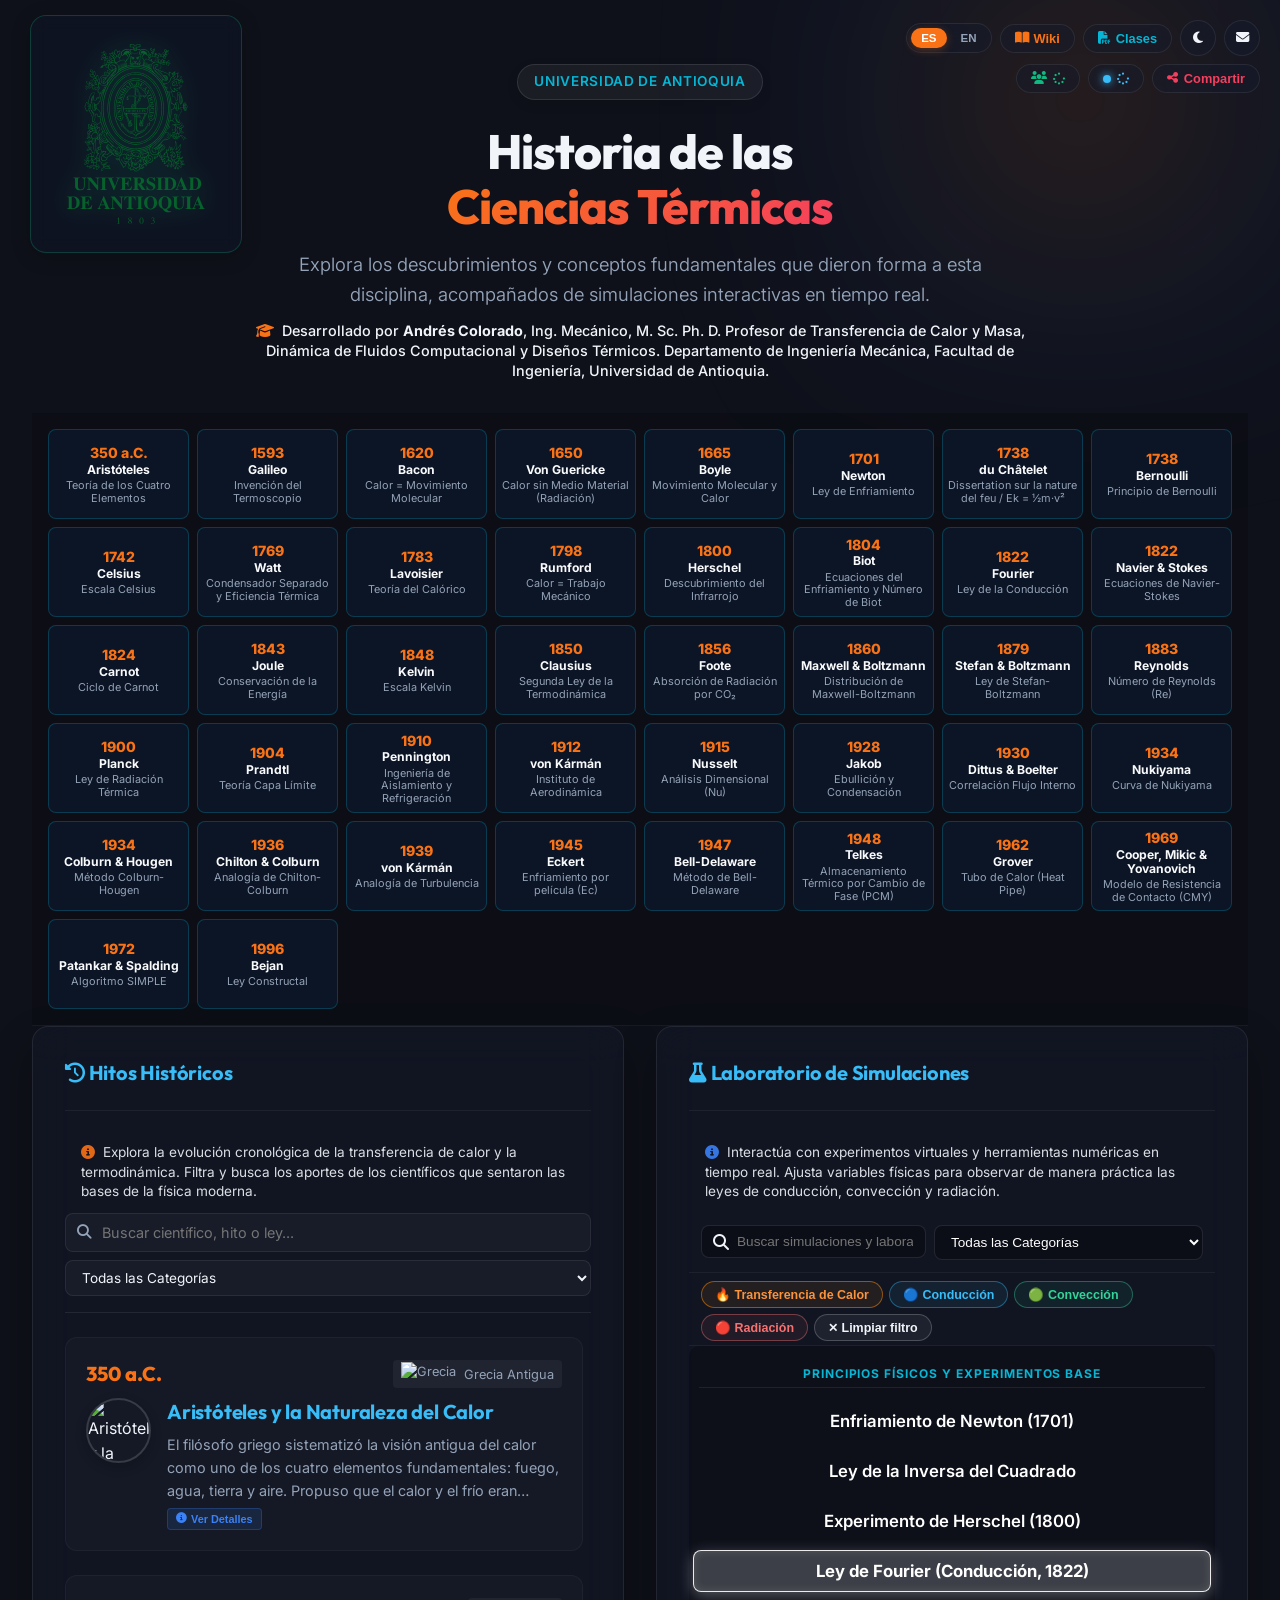
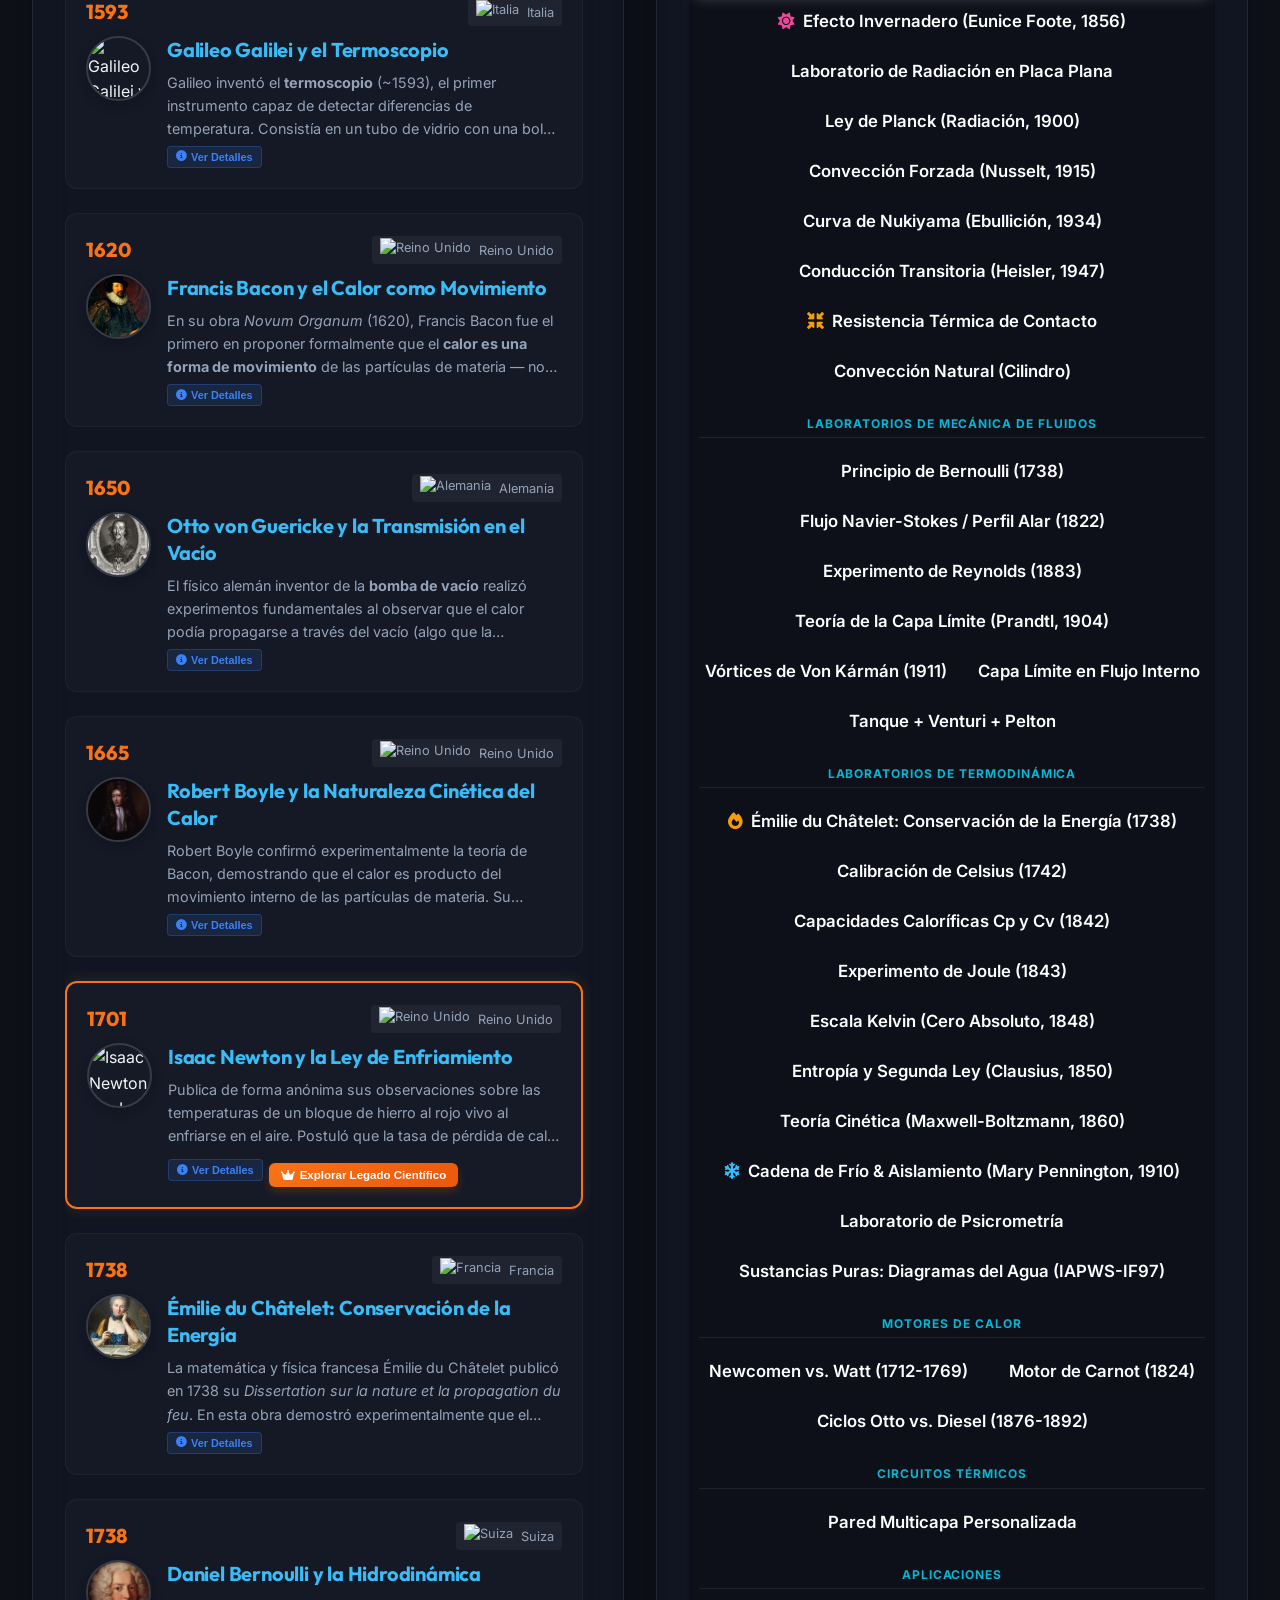
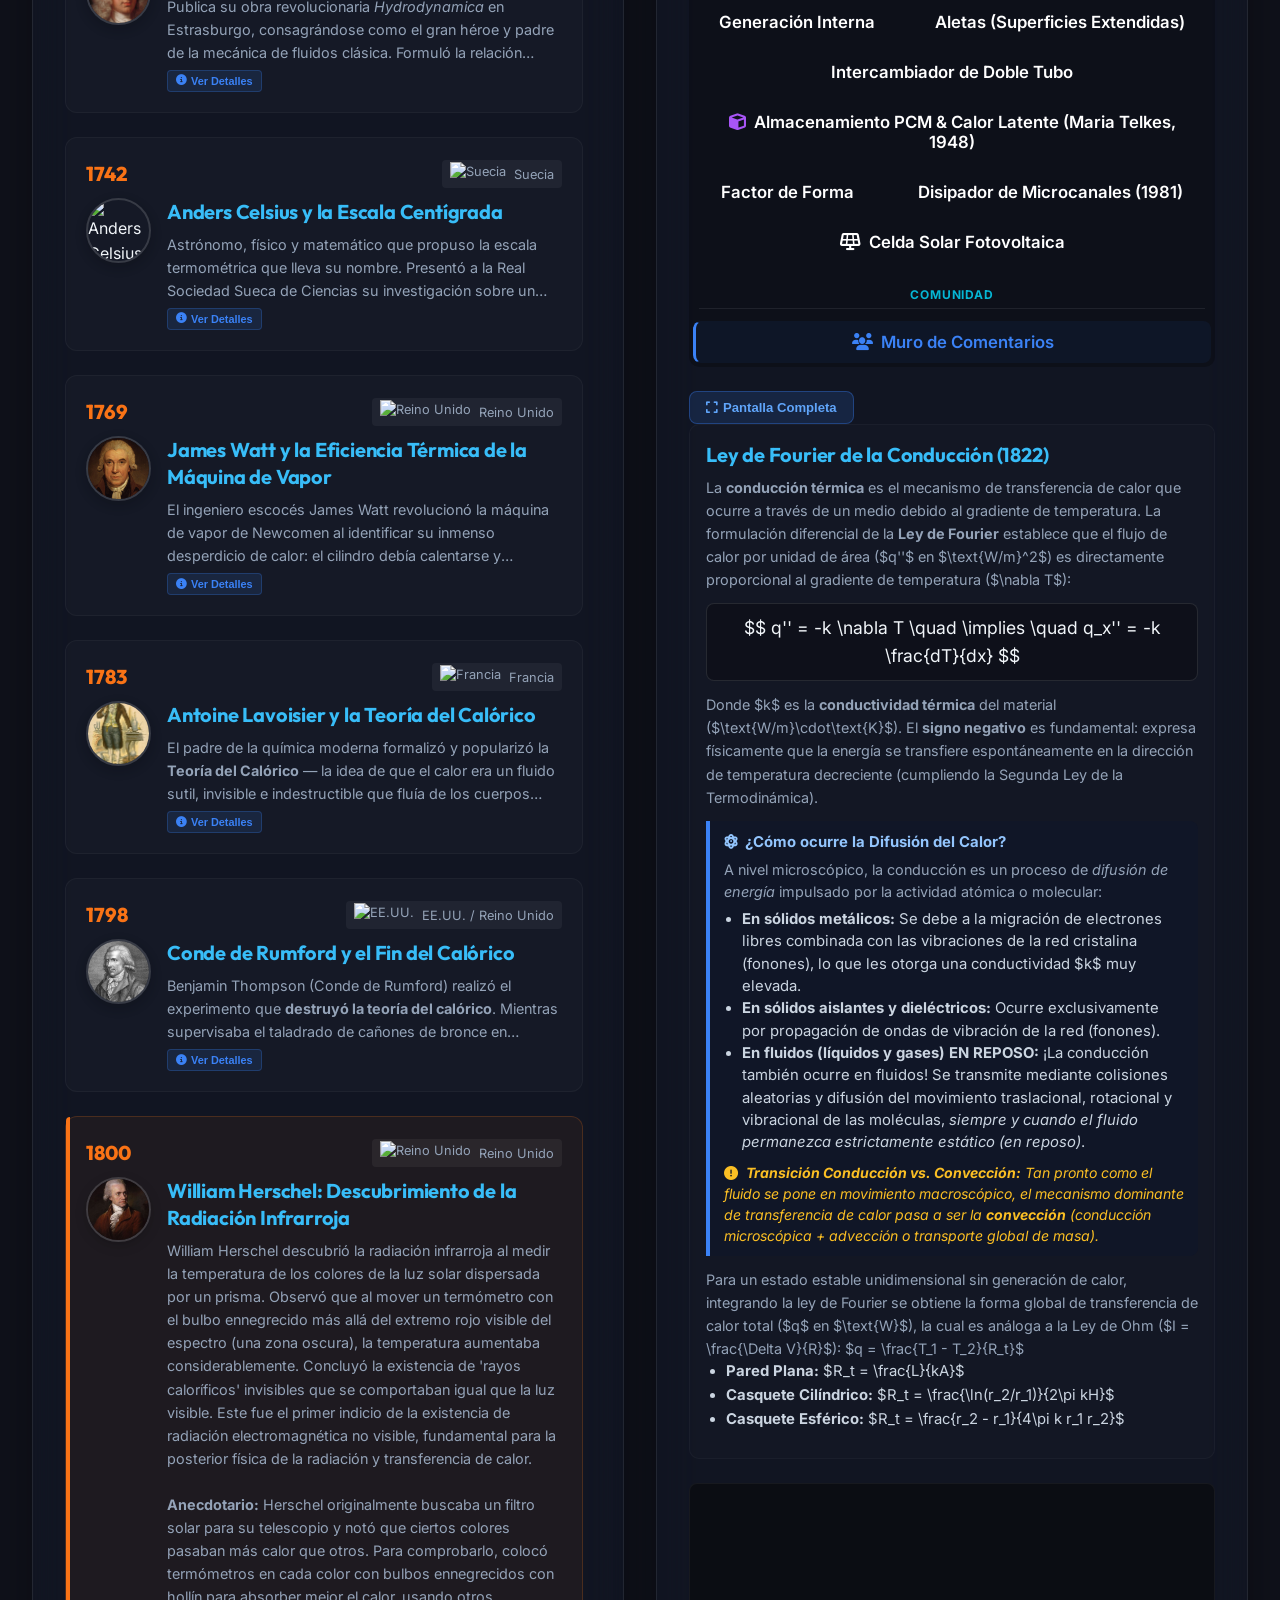
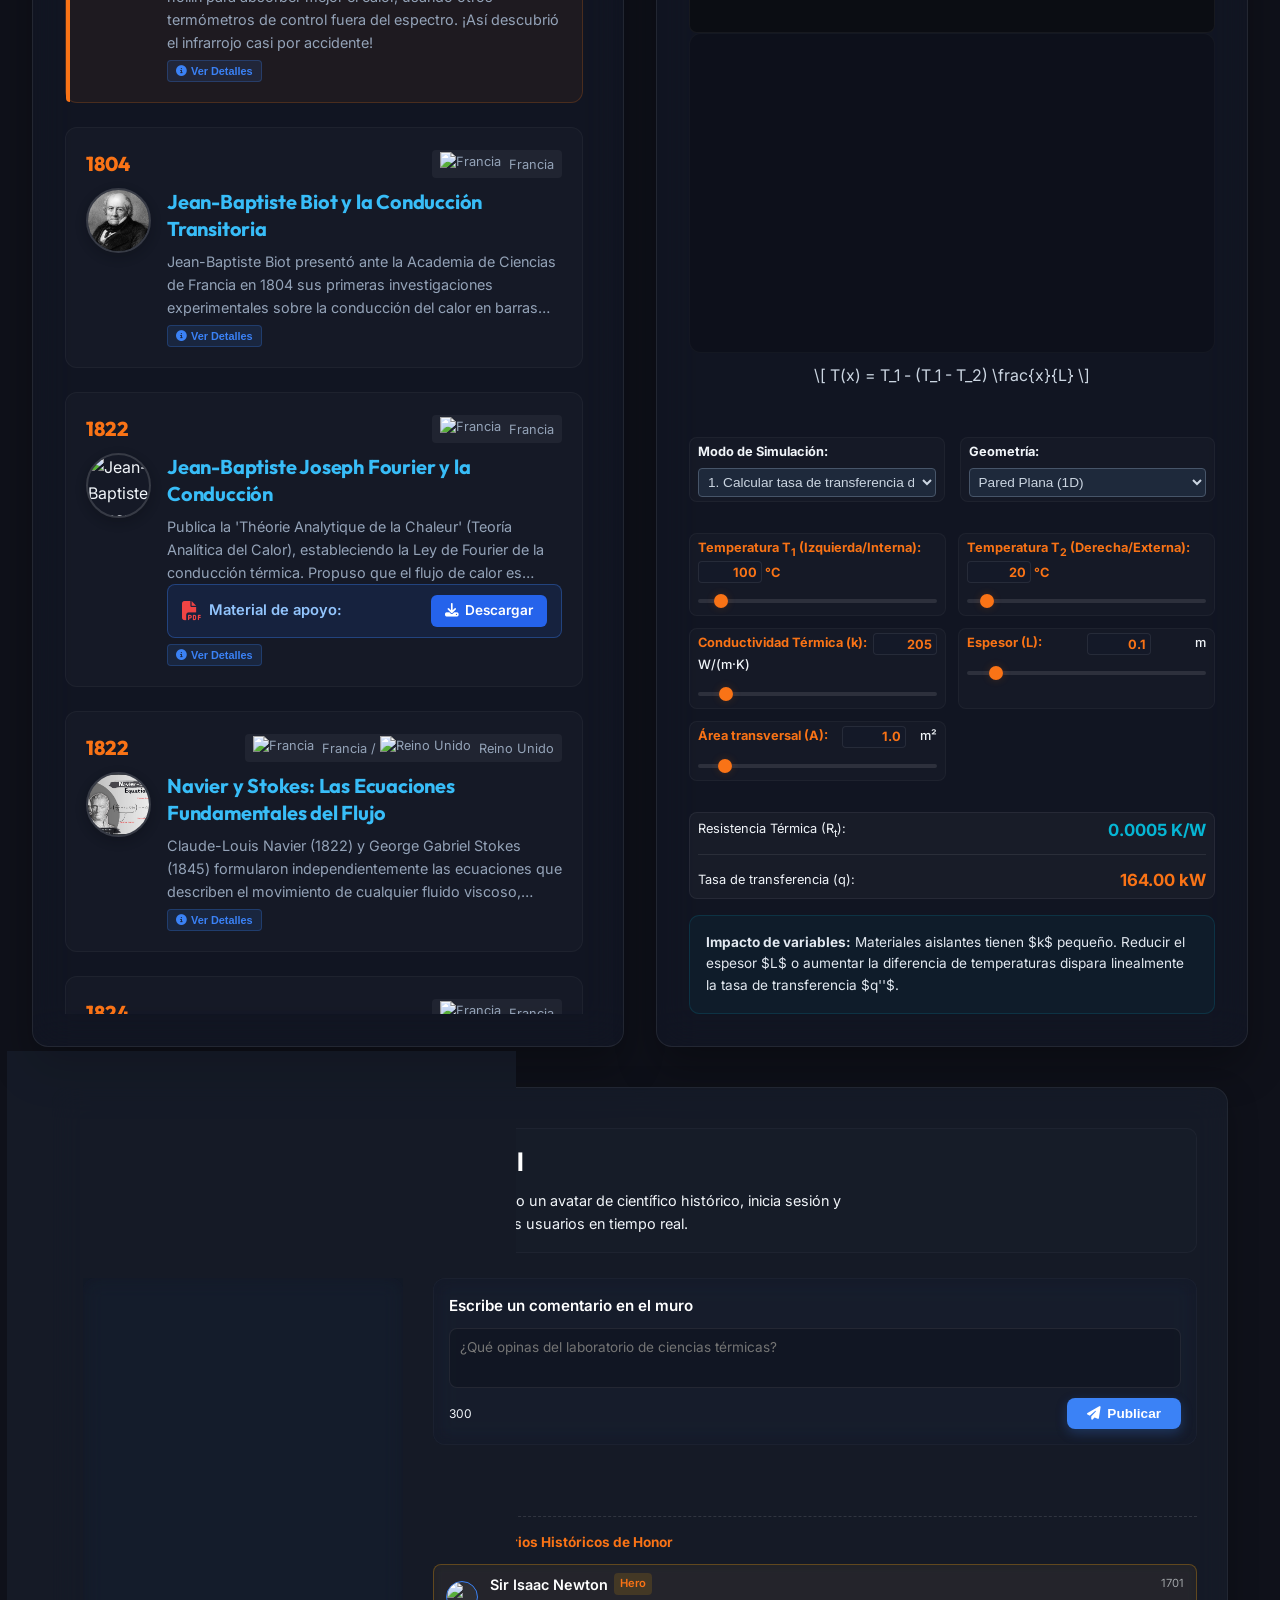
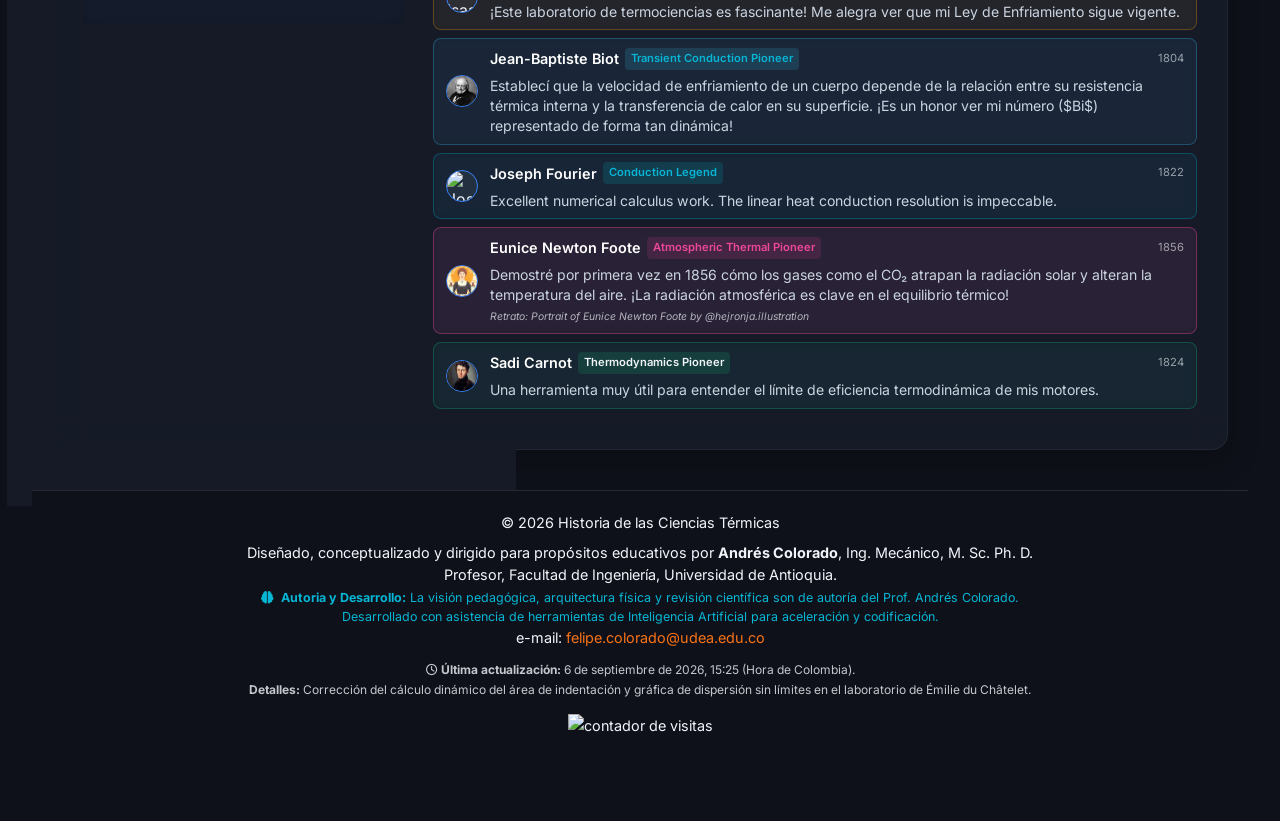
==== commit c5d9d969: "Add files via upload" ====
--- a/index.html
+++ b/index.html
@@ -11486,27 +11486,76 @@
                                 <span class="lang-en" style="display:none;">Photovoltaic Solar Cell</span>
                             </h3>
                             <p>
-                                <span class="lang-es">Balance de energía radiativo-convectivo sobre una celda de silicio expuesta a
-                                    irradiación solar $G$. Parte de la energía incidente se refleja ($\rho$) y se transmite ($\tau$) a
-                                    través de la cubierta protectora; el resto se absorbe ($\alpha$) y calienta la celda, que a su vez
-                                    pierde calor por convección hacia el aire (o gas) circundante y por radiación propia ($\varepsilon$)
-                                    hacia el ambiente.</span>
-                                <span class="lang-en" style="display:none;">Radiative-convective energy balance on a silicon cell
-                                    exposed to solar irradiance $G$. Part of the incident energy is reflected ($\rho$) and transmitted
-                                    ($\tau$) through the protective cover; the rest is absorbed ($\alpha$) and heats the cell, which in
-                                    turn loses heat by convection to the surrounding air (or gas) and by its own radiation
-                                    ($\varepsilon$) to the environment.</span>
+                                <span class="lang-es">
+                                    En estado estacionario, el <strong>balance global de energía</strong> de la celda relaciona la energía solar incidente con las pérdidas térmicas y la potencia eléctrica útil generada:
+                                </span>
+                                <span class="lang-en" style="display:none;">
+                                    In steady state, the <strong>global energy balance</strong> of the cell relates the incident solar energy to the thermal losses and the useful electrical power generated:
+                                </span>
                             </p>
-                            <div style="text-align: center; margin: 12px 0; font-size: 1.05rem; background: rgba(0,0,0,0.25); padding: 10px; border-radius: 8px; border: 1px solid rgba(255,255,255,0.1);">
-                                $$ \alpha \, G \, A = h \, A \, (T_s - T_\infty) + \varepsilon \, \sigma \, A \, (T_s^4 - T_{\text{alr}}^4) + P_{\text{elec}} $$
-                            </div>
+                            <div style="text-align: center; margin: 12px 0; font-size: 1.05rem; background: rgba(0,0,0,0.25); padding: 10px; border-radius: 8px; border: 1px solid rgba(255,255,255,0.1); overflow-x: auto; overflow-y: hidden;">
+                                $$ G \cdot \alpha \cdot \tau = \dot{q}_{loss} + P_{elec} $$
+                            </div>
+                            <p style="font-size: 0.9em; color: var(--text-secondary);">
+                                <span class="lang-es">
+                                    Donde $G$ es la irradiación $[\text{W/m}^2]$, $\alpha$ la absortividad del silicio, $\tau$ la transmisividad de la cubierta, $\dot{q}_{loss}$ el flujo de pérdidas de calor $[\text{W/m}^2]$ y $P_{elec}$ la densidad de potencia eléctrica $[\text{W/m}^2]$.
+                                </span>
+                                <span class="lang-en" style="display:none;">
+                                    Where $G$ is the irradiance $[\text{W/m}^2]$, $\alpha$ the silicon absorptivity, $\tau$ the cover transmissivity, $\dot{q}_{loss}$ the heat loss flux $[\text{W/m}^2]$ and $P_{elec}$ the electrical power density $[\text{W/m}^2]$.
+                                </span>
+                            </p>
+
                             <p>
-                                <span class="lang-es">La <strong>eficiencia de conversión</strong> ($\eta$) relaciona la potencia
-                                    eléctrica generada con la energía solar incidente sobre el área $A$ de la celda:</span>
-                                <span class="lang-en" style="display:none;">The <strong>conversion efficiency</strong> ($\eta$) relates
-                                    the generated electrical power to the solar energy incident on the cell's area $A$:</span>
+                                <span class="lang-es">
+                                    El flujo de calor se modela mediante un <strong>circuito térmico equivalente</strong>. Para la conducción unidimensional en las capas sólidas, la resistencia térmica $R_{cond}$ dependiente del espesor $t_i$ y la conductividad $k_i$ es:
+                                </span>
+                                <span class="lang-en" style="display:none;">
+                                    The heat flow is modeled using an <strong>equivalent thermal circuit</strong>. For 1D conduction in solid layers, the thermal resistance $R_{cond}$ dependent on thickness $t_i$ and conductivity $k_i$ is:
+                                </span>
                             </p>
-                            <p>$$ \eta = \frac{P_{\text{elec}}}{G \cdot A} $$</p>
+                            <div style="text-align: center; margin: 12px 0; font-size: 1.05rem; background: rgba(0,0,0,0.25); padding: 10px; border-radius: 8px; border: 1px solid rgba(255,255,255,0.1); overflow-x: auto; overflow-y: hidden;">
+                                $$ R_{cond, i} = \frac{t_i}{k_i \cdot A} \quad \implies \quad R_{cond, glass} = \frac{t_{glass}}{k_{glass} \cdot A}, \quad R_{cond, encap} = \frac{t_{encap}}{k_{encap} \cdot A} $$
+                            </div>
+
+                            <p>
+                                <span class="lang-es">
+                                    Las pérdidas convectivas y radiativas hacia el ambiente desde las superficies frontal y posterior se representan como resistencias en paralelo dependientes de los coeficientes $h$:
+                                </span>
+                                <span class="lang-en" style="display:none;">
+                                    Convective and radiative losses to the environment from the front and back surfaces are represented as parallel resistances dependent on the coefficients $h$:
+                                </span>
+                            </p>
+                            <div style="text-align: center; margin: 12px 0; font-size: 1.05rem; background: rgba(0,0,0,0.25); padding: 10px; border-radius: 8px; border: 1px solid rgba(255,255,255,0.1); overflow-x: auto; overflow-y: hidden;">
+                                $$ R_{conv} = \frac{1}{h_{conv} \cdot A}, \quad R_{rad} = \frac{1}{h_{rad} \cdot A} $$
+                            </div>
+
+                            <p>
+                                <span class="lang-es">
+                                    La <strong>temperatura de la celda</strong> ($T_{cell}$) se resuelve acoplando la temperatura ambiente ($T_{amb}$) con esta red térmica global en serie/paralelo. A su vez, la temperatura determina la <strong>eficiencia eléctrica</strong> $\eta(T_{cell})$ del panel:
+                                </span>
+                                <span class="lang-en" style="display:none;">
+                                    The <strong>cell temperature</strong> ($T_{cell}$) is solved by coupling the ambient temperature ($T_{amb}$) with this global series/parallel thermal network. In turn, the temperature determines the <strong>electrical efficiency</strong> $\eta(T_{cell})$ of the panel:
+                                </span>
+                            </p>
+                            <div style="text-align: center; margin: 12px 0; font-size: 1.05rem; background: rgba(0,0,0,0.25); padding: 10px; border-radius: 8px; border: 1px solid rgba(255,255,255,0.1); overflow-x: auto; overflow-y: hidden;">
+                                $$ \eta(T_{cell}) = \eta_{ref} \left[ 1 - \beta_{ref} (T_{cell} - T_{ref}) \right] $$
+                            </div>
+                            <p style="font-size: 0.9em; color: var(--text-secondary);">
+                                <span class="lang-es">
+                                    Donde $\eta_{ref}$ es la eficiencia en condiciones estándar (STC: $T_{ref} = 25^\circ\text{C}$, $G = 1000\,\text{W/m}^2$) y $\beta_{ref}$ es el coeficiente de temperatura de potencia (típicamente entre $0.003$ y $0.005\,\text{K}^{-1}$).
+                                </span>
+                                <span class="lang-en" style="display:none;">
+                                    Where $\eta_{ref}$ is the efficiency at standard conditions (STC: $T_{ref} = 25^\circ\text{C}$, $G = 1000\,\text{W/m}^2$) and $\beta_{ref}$ is the power temperature coefficient (typically between $0.003$ and $0.005\,\text{K}^{-1}$).
+                                </span>
+                            </p>
+
+                            <p>
+                                <span class="lang-es">Finalmente, la <strong>potencia eléctrica total generada</strong> es el producto de la eficiencia termodependiente, el área y la radiación incidente:</span>
+                                <span class="lang-en" style="display:none;">Finally, the <strong>total generated electrical power</strong> is the product of the temperature-dependent efficiency, area, and incident radiation:</span>
+                            </p>
+                            <div style="text-align: center; margin: 12px 0; font-size: 1.05rem; background: rgba(0,0,0,0.25); padding: 10px; border-radius: 8px; border: 1px solid rgba(255,255,255,0.1); overflow-x: auto; overflow-y: hidden;">
+                                $$ P_{elec} = G \cdot A \cdot \eta(T_{cell}) $$
+                            </div>
                         </div><!-- /.sim-intro -->
 
                         <div id="solar-cell-layout-wrapper" class="simulation-workspace">
@@ -11554,9 +11603,12 @@
                                         <input type="range" id="solar-epsilon" min="0" max="1" step="0.01" value="0.90">
                                     </div>
                                     <div class="control-group" style="grid-column: span 2;">
-                                        <label for="solar-int-material">
-                                            <span class="lang-es">Material de la Capa Intermedia:</span>
-                                            <span class="lang-en" style="display:none;">Intermediate Layer Material:</span>
+                                        <label for="solar-int-material" style="display: flex; justify-content: space-between; align-items: baseline;">
+                                            <span>
+                                                <span class="lang-es">Material de la Capa Intermedia:</span>
+                                                <span class="lang-en" style="display:none;">Intermediate Layer Material:</span>
+                                            </span>
+                                            <span id="solar-k-int-display" class="value-badge" style="font-weight: normal; font-size: 0.75rem;">k = 0.35 W/m·K</span>
                                         </label>
                                         <select id="solar-int-material" class="filter-select" style="width:100%; margin-top:4px;">
                                             <option value="eva" selected>
@@ -11583,6 +11635,35 @@
                                                 <span class="lang-es">Aletas (Disipador)</span><span class="lang-en" style="display:none;">Fins (Heat Sink)</span>
                                             </option>
                                         </select>
+                                    </div>
+                                </div>
+
+                                <h5 style="grid-column: span 2; margin: 12px 0 4px 0; padding-top: 10px; border-top: 1px solid var(--panel-border); font-size: 0.82rem; font-weight: 600; color: var(--text-secondary);">
+                                    <span class="lang-es">Cubierta de Vidrio</span>
+                                    <span class="lang-en" style="display:none;">Glass Cover</span>
+                                </h5>
+                                <div class="sliders-grid" id="solar-glass-controls">
+                                    <div class="control-group control-group-compact control-group-row">
+                                        <label class="control-label" for="solar-t-glass">
+                                            <span>
+                                                <span class="lang-es">Espesor del Vidrio $(t_{\text{glass}})$:</span>
+                                                <span class="lang-en" style="display:none;">Glass Thickness $(t_{\text{glass}})$:</span>
+                                            </span>
+                                            <span class="value-badge"><input type="number" id="solar-t-glass-num" class="sim-number-input" min="2.0" max="6.0" step="0.1" value="3.0">
+                                                mm</span>
+                                        </label>
+                                        <input type="range" id="solar-t-glass" min="2.0" max="6.0" step="0.1" value="3.0">
+                                    </div>
+
+                                    <div class="control-group control-group-compact control-group-row">
+                                        <label class="control-label" for="solar-k-glass">
+                                            <span>
+                                                <span class="lang-es">Conductividad $(k_{\text{glass}})$:</span>
+                                                <span class="lang-en" style="display:none;">Conductivity $(k_{\text{glass}})$:</span>
+                                            </span>
+                                            <span class="value-badge"><input type="number" id="solar-k-glass-num" class="sim-number-input" min="0.8" max="1.4" step="0.01" value="1.0"></span>
+                                        </label>
+                                        <input type="range" id="solar-k-glass" min="0.8" max="1.4" step="0.01" value="1.0">
                                     </div>
                                 </div>
 
--- a/style.css
+++ b/style.css
@@ -9476,9 +9476,9 @@
 #solar-cell-sim:fullscreen,
 #solar-cell-sim.fullscreen::backdrop,
 #solar-cell-sim.is-fullscreen {
-  height: auto !important;
-  min-height: 100vh !important;
-  bottom: auto !important;
+  height: 100vh !important;
+  max-height: 100vh !important;
+  bottom: 0 !important;
   overflow-y: auto !important;
   overflow-x: hidden !important;
 }
--- a/solar-fins-controls.css
+++ b/solar-fins-controls.css
@@ -0,0 +1,260 @@
+/* =============================================================================
+   solar-fins-controls.css
+   -----------------------------------------------------------------------------
+   Estilos para el subgrupo "Disipador de Aletas" de #solar-controls
+   (solar-cell-sim). Todo queda escopado bajo .fin-controls-scope: no toca
+   .control-group / .sliders-grid globales ni las reglas ya scoped de
+   #contact-res-sim-modal.
+
+   POR QUÉ ESTE ARCHIVO ES NECESARIO (y no basta con reutilizar las clases
+   .control-group-compact/.control-group-row/.value-badge tal cual):
+   se verificó en style.css que esas 3 clases sólo tienen reglas de
+   apariencia (padding compacto, layout de una sola línea, el "pill" naranja
+   del badge) bajo el selector `#contact-res-sim-modal ...` (sección 6,
+   ~línea 8123) y bajo `#multicapa-custom-sim .layer-card` — el bloque de
+   #solar-ambient-controls insertado en el LOTE de UI de Frontera Superior
+   reutiliza esos NOMBRES de clase por consistencia visual con el resto del
+   sitio, pero al no vivir dentro de #contact-res-sim-modal hoy NO recibe esa
+   apariencia (hereda sólo .control-group/.sliders-grid genéricos, sin el
+   badge-píldora). Esta hoja repite el mismo patrón visual pero scoped a
+   .fin-controls-scope, para que el componente se vea correcto tanto si se
+   integra aquí como si en un LOTE futuro se decide generalizar esas 3
+   clases a nivel de #solar-cell-sim completo (momento en el que este
+   archivo podría reducirse a sólo las reglas específicas de aletas: badge
+   de sólo lectura y chips de preset).
+   ============================================================================= */
+
+/* ── Contención de ancho (hallazgo de la integración real en v4/index.html,
+   2026-09-07): #solar-controls es una de 3 tarjetas hermanas en una misma
+   fila dentro de #solar-cell-sim y en el layout de escritorio real mide
+   apenas ~360px — mucho más angosto que #contact-res-sim-modal, de donde se
+   heredó este patrón visual. `.sliders-grid` (sitewide, style.css) usa
+   `grid-template-columns: repeat(2, 1fr)`, y `1fr` es taquigrafía de
+   `minmax(auto, 1fr)`: el mínimo `auto` impide que la columna se angoste
+   más allá del contenido "min-content" de sus hijos. Como nuestras filas
+   usan `white-space:nowrap` (para que el badge numérico nunca se parta), su
+   min-content es su ancho COMPLETO — eso forzaba el grid entero a ~784px de
+   ancho, desbordando la tarjeta real (verificado con Chromium headless:
+   #solar-fins-controls medía 784px de ancho dentro de una tarjeta de sólo
+   326px disponibles). `min-width:0` en cada nivel rompe esa cadena y deja
+   que `.control-label > span:first-child` (más abajo, ya con
+   overflow:hidden + text-overflow:ellipsis) trunque el texto en vez de
+   forzar el layout. Además, `#solar-fins-controls` pasa a 1 sola columna
+   por debajo de 300px REALES (container query sobre .fin-controls-scope, no
+   sobre el viewport — ver la nota equivalente en solar-fins-panel.css sobre
+   por qué una @media aquí sería incorrecta: el ancho disponible depende del
+   layout del padre, no del viewport). */
+/* ACTUALIZACIÓN 2026-09-07 (reestructuración 33%/67% del layout de
+   #solar-cell-sim, ver style.css): el usuario pidió explícitamente TODOS
+   los sliders de #solar-controls en una única columna vertical siempre,
+   sin importar el ancho disponible — ya no "2 columnas hasta 300px reales,
+   1 columna por debajo" (lo que sí tenía sentido cuando la tarjeta medía
+   ~360px fijos), sino 1 sola columna incondicionalmente. El
+   `container-type: inline-size` que habilitaba el `@container` de abajo ya
+   no es necesario y se retira junto con él. */
+.fin-controls-scope #solar-fins-controls {
+    display: flex;
+    flex-direction: column;
+    gap: 4px;
+}
+
+.fin-controls-scope #solar-fins-controls > * {
+    width: 100%;
+    min-width: 0;
+    box-sizing: border-box;
+}
+
+/* ── Grupo compacto de 2 columnas + fila de una sola línea (mismo criterio
+   que #contact-res-sim-modal .control-group-compact/.control-group-row) ── */
+.fin-controls-scope .control-group.control-group-compact {
+    padding: 4px;
+    display: flex;
+    flex-direction: column;
+    gap: 3px;
+    font-size: 0.85rem;
+    min-width: 0;
+}
+
+.fin-controls-scope .control-group-row {
+    width: 100%;
+    min-width: 0;
+    box-sizing: border-box;
+}
+
+.fin-controls-scope .control-group.control-group-compact label,
+.fin-controls-scope .control-label {
+    min-width: 0;
+    display: flex;
+    justify-content: space-between;
+    align-items: center;
+    white-space: nowrap;
+    width: 100%;
+    flex-wrap: nowrap;
+    gap: 8px;
+    margin-bottom: 0;
+    font-size: 0.80rem;
+}
+
+.fin-controls-scope .control-group.control-group-compact label > span:first-child {
+    min-width: 0;
+    line-height: 1.15;
+    overflow: hidden;
+    text-overflow: ellipsis;
+}
+
+/* Riel compacto (3px) + thumb 11px, igual que contact-res, para que el
+   nuevo subgrupo no se vea "más grueso" que el resto de #solar-controls. */
+.fin-controls-scope input[type="range"] {
+    height: 3px;
+}
+
+.fin-controls-scope input[type="range"]::-webkit-slider-thumb {
+    width: 11px;
+    height: 11px;
+}
+
+.fin-controls-scope input[type="range"]::-moz-range-track {
+    height: 3px;
+    background: rgba(255, 255, 255, 0.1);
+    border-radius: 2px;
+}
+
+.fin-controls-scope input[type="range"]::-moz-range-thumb {
+    width: 11px;
+    height: 11px;
+    border: none;
+    border-radius: 50%;
+    background: var(--accent-orange);
+    cursor: pointer;
+}
+
+/* Badge naranja (píldora) — mismo look que #contact-res-sim-modal .value-badge
+   y #multicapa-custom-sim .layer-card .value-badge, para consistencia
+   visual sitewide de "valor actual de un slider". */
+.fin-controls-scope .value-badge {
+    flex-shrink: 0;
+    display: inline-flex;
+    align-items: center;
+    gap: 2px;
+    font-weight: 700;
+    font-size: 0.78rem;
+    color: var(--accent-orange);
+    background: rgba(249, 115, 22, 0.12);
+    border: 1px solid rgba(249, 115, 22, 0.3);
+    padding: 1px 8px;
+    border-radius: 10px;
+    white-space: nowrap;
+}
+
+body.light-theme .fin-controls-scope .value-badge {
+    background: rgba(194, 65, 12, 0.08);
+    border-color: rgba(194, 65, 12, 0.24);
+    color: #c2410c;
+}
+
+/* input[type=number].sim-number-input ya trae estilo genérico sitewide
+   (ancho, alineado a la derecha, flechas ocultas — ver LOTE 3 de "Inputs
+   Numéricos Genéricos" en style.css) y .value-badge input[type=number]
+   ya lo funde en la píldora sin caja anidada. Nada que agregar aquí. */
+
+/* ── Fila derivada (L_base) — misma altura de línea que las demás filas,
+   pero sin <input type=range> debajo: el badge de sólo lectura ocupa el
+   espacio donde iría el slider en las demás filas mediante el spacer. ── */
+.fin-controls-scope .fin-derived-row {
+    opacity: 0.92;
+}
+
+.fin-controls-scope .fin-readonly-badge {
+    font-family: 'JetBrains Mono', 'Courier New', ui-monospace, monospace;
+    font-variant-numeric: tabular-nums;
+    cursor: default;
+}
+
+/* ── Chips de preset de material (k) ──────────────────────────────────── */
+.fin-controls-scope .fin-preset-row {
+    display: flex;
+    gap: 4px;
+    margin-top: 2px;
+    flex-wrap: wrap;
+}
+
+.fin-controls-scope .fin-preset-btn {
+    flex: 1 1 0;
+    min-width: 0;
+    font-size: 0.68rem;
+    font-weight: 600;
+    color: var(--text-secondary, #94a3b8);
+    background: var(--panel-bg);
+    border: 1px solid var(--panel-border);
+    border-radius: 8px;
+    padding: 2px 4px;
+    cursor: pointer;
+    white-space: nowrap;
+    overflow: hidden;
+    text-overflow: ellipsis;
+    transition: var(--transition-smooth, background 0.15s, border-color 0.15s, color 0.15s);
+}
+
+.fin-controls-scope .fin-preset-btn:hover,
+.fin-controls-scope .fin-preset-btn:focus-visible {
+    color: var(--accent-orange);
+    border-color: var(--accent-orange);
+    background: rgba(249, 115, 22, 0.1);
+    outline: none;
+}
+
+/* Preset actualmente activo (k coincide exactamente con ese valor) —
+   togglead por solar-fins-controls.js vía la clase .is-active. */
+.fin-controls-scope .fin-preset-btn.is-active {
+    color: var(--accent-orange);
+    border-color: var(--accent-orange);
+    background: rgba(249, 115, 22, 0.16);
+}
+
+/* ── Mensaje de validación (errores/warnings de validateFinState) ───────── */
+.fin-controls-scope .fin-validation-msg {
+    grid-column: span 2;
+    margin-top: 6px;
+    padding: 6px 10px;
+    border-radius: 8px;
+    font-size: 0.74rem;
+    line-height: 1.35;
+}
+
+.fin-controls-scope .fin-validation-msg[hidden] {
+    display: none;
+}
+
+/* Nivel error (bloqueante: p.ej. las aletas no caben en L_base) — rojo. */
+.fin-controls-scope .fin-validation-msg.fin-validation-error {
+    background: rgba(239, 68, 68, 0.1);
+    border: 1px solid rgba(239, 68, 68, 0.35);
+    color: #f87171;
+}
+
+/* Nivel warning (informativo, no bloqueante: p.ej. N=1 => pitch indefinido;
+   no aplica con el rango 2-50 de este componente, pero se deja implementado
+   por si un LOTE futuro reabre N=1). Ámbar. */
+.fin-controls-scope .fin-validation-msg.fin-validation-warning {
+    background: rgba(245, 158, 11, 0.1);
+    border: 1px solid rgba(245, 158, 11, 0.35);
+    color: #fbbf24;
+}
+
+body.light-theme .fin-controls-scope .fin-validation-msg.fin-validation-error {
+    background: rgba(220, 38, 38, 0.08);
+    border-color: rgba(220, 38, 38, 0.28);
+    color: #b91c1c;
+}
+
+body.light-theme .fin-controls-scope .fin-validation-msg.fin-validation-warning {
+    background: rgba(217, 119, 6, 0.08);
+    border-color: rgba(217, 119, 6, 0.28);
+    color: #b45309;
+}
+
+@media (max-width: 560px) {
+    .fin-controls-scope .fin-preset-btn {
+        font-size: 0.64rem;
+    }
+}
--- a/solar-fins-status.css
+++ b/solar-fins-status.css
@@ -0,0 +1,199 @@
+/* =============================================================================
+   solar-fins-status.css
+   -----------------------------------------------------------------------------
+   Estilos para el indicador de "Espacio Remanente" (barra de ocupación) y
+   los banners de advertencia/error del disipador de aletas (LOTE 3). Todo
+   escopado bajo #solar-fins-status — no depende de #solar-fins-panel
+   (LOTE 2) ni de #contact-res-sim-modal, aunque reutiliza deliberadamente
+   la MISMA paleta rojo/ámbar ya introducida en solar-fins-controls.css
+   (.fin-validation-error/.fin-validation-warning del LOTE 2) para que
+   ambos lotes se vean como un único sistema visual coherente.
+   ============================================================================= */
+
+#solar-fins-status {
+    display: flex;
+    flex-direction: column;
+    gap: 8px;
+    margin-top: 8px;
+    position: relative;
+    z-index: 1;
+}
+
+/* ── Indicador de espacio remanente ──────────────────────────────────────── */
+
+#solar-fins-status .fin-space-indicator {
+    background: rgba(255, 255, 255, 0.02);
+    border: 1px solid rgba(255, 255, 255, 0.04);
+    border-radius: 8px;
+    padding: 8px 10px;
+}
+
+#solar-fins-status .fin-space-indicator-label {
+    display: flex;
+    justify-content: space-between;
+    align-items: center;
+    font-size: 0.8rem;
+    font-weight: 500;
+    margin-bottom: 6px;
+    gap: 8px;
+}
+
+#solar-fins-status .fin-space-indicator-value {
+    font-family: 'JetBrains Mono', 'Courier New', ui-monospace, monospace;
+    font-variant-numeric: tabular-nums;
+    font-weight: 700;
+    font-size: 0.82rem;
+    color: var(--accent-orange);
+    white-space: nowrap;
+}
+
+/* Valor negativo (interferencia geométrica real: las aletas se superponen)
+   se resalta en rojo en vez del naranja habitual — señal visual inmediata
+   de que el número ya no es "espacio disponible" sino "solapamiento". */
+#solar-fins-status .fin-space-indicator-value.is-negative {
+    color: #f87171;
+}
+
+/* Barra de ocupación: dos segmentos flex que suman 100% del ancho. El
+   ancho de cada segmento lo fija JS (style.width) por frame — la
+   transición CSS es lo único responsable de que el cambio se vea animado
+   en vez de saltar de golpe. */
+#solar-fins-status .fin-occupation-bar {
+    display: flex;
+    width: 100%;
+    height: 10px;
+    border-radius: 5px;
+    overflow: hidden;
+    background: rgba(255, 255, 255, 0.06);
+}
+
+#solar-fins-status .fin-occupation-bar-occupied,
+#solar-fins-status .fin-occupation-bar-remaining {
+    height: 100%;
+    transition: width 0.18s ease-out;
+}
+
+#solar-fins-status .fin-occupation-bar-occupied {
+    background: var(--accent-orange);
+}
+
+#solar-fins-status .fin-occupation-bar-remaining {
+    background: #22d3ee; /* mismo cian usado por .info-card sitewide, para "convección/flujo libre" */
+}
+
+/* Cuando hay interferencia (ocupado >= 100%), el segmento remanente queda
+   en 0 de ancho pero la barra completa se tiñe de rojo para reforzar la
+   señal de "estado bloqueante" incluso antes de leer el banner. */
+#solar-fins-status .fin-occupation-bar.is-critical .fin-occupation-bar-occupied {
+    background: #ef4444;
+}
+
+#solar-fins-status .fin-occupation-bar-legend {
+    display: flex;
+    justify-content: space-between;
+    margin-top: 5px;
+    font-size: 0.68rem;
+    color: var(--text-secondary, #94a3b8);
+    flex-wrap: wrap;
+    gap: 4px 10px;
+}
+
+#solar-fins-status .fin-legend-item {
+    display: inline-flex;
+    align-items: center;
+    gap: 4px;
+    white-space: nowrap;
+}
+
+#solar-fins-status .fin-legend-dot {
+    width: 7px;
+    height: 7px;
+    border-radius: 50%;
+    display: inline-block;
+    flex-shrink: 0;
+}
+
+#solar-fins-status .fin-legend-occupied .fin-legend-dot {
+    background: var(--accent-orange);
+}
+
+#solar-fins-status .fin-legend-remaining .fin-legend-dot {
+    background: #22d3ee;
+}
+
+/* ── Banners de advertencia / error ──────────────────────────────────────── */
+
+#solar-fins-status .fin-banners {
+    display: flex;
+    flex-direction: column;
+    gap: 4px;
+}
+
+#solar-fins-status .fin-banner {
+    display: flex;
+    align-items: flex-start;
+    gap: 6px;
+    padding: 6px 10px;
+    border-radius: 8px;
+    font-size: 0.74rem;
+    line-height: 1.35;
+    animation: fin-banner-in 0.15s ease-out;
+}
+
+@keyframes fin-banner-in {
+    from { opacity: 0; transform: translateY(-2px); }
+    to   { opacity: 1; transform: translateY(0); }
+}
+
+#solar-fins-status .fin-banner-icon {
+    flex-shrink: 0;
+    font-weight: 700;
+    line-height: 1.35;
+}
+
+#solar-fins-status .fin-banner-text {
+    flex: 1 1 auto;
+    min-width: 0;
+}
+
+#solar-fins-status .fin-banner-detail {
+    display: block;
+    margin-top: 2px;
+    font-size: 0.66rem;
+    opacity: 0.8;
+}
+
+/* Nivel crítico (rojo — físicamente imposible / bloqueante). Misma paleta
+   que .fin-validation-error del LOTE 2 (solar-fins-controls.css). */
+#solar-fins-status .fin-banner-critical {
+    background: rgba(239, 68, 68, 0.1);
+    border: 1px solid rgba(239, 68, 68, 0.35);
+    color: #f87171;
+}
+
+/* Nivel warning (ámbar — precaución/subóptimo, no bloqueante). Misma
+   paleta que .fin-validation-warning del LOTE 2. */
+#solar-fins-status .fin-banner-warning {
+    background: rgba(245, 158, 11, 0.1);
+    border: 1px solid rgba(245, 158, 11, 0.35);
+    color: #fbbf24;
+}
+
+body.light-theme #solar-fins-status .fin-banner-critical {
+    background: rgba(220, 38, 38, 0.08);
+    border-color: rgba(220, 38, 38, 0.28);
+    color: #b91c1c;
+}
+
+body.light-theme #solar-fins-status .fin-banner-warning {
+    background: rgba(217, 119, 6, 0.08);
+    border-color: rgba(217, 119, 6, 0.28);
+    color: #b45309;
+}
+
+@media (max-width: 560px) {
+    #solar-fins-status .fin-occupation-bar-legend {
+        flex-direction: column;
+        gap: 2px;
+    }
+}
--- a/solar-fins-visualizer.css
+++ b/solar-fins-visualizer.css
@@ -0,0 +1,189 @@
+/* =============================================================================
+   solar-fins-visualizer.css
+   -----------------------------------------------------------------------------
+   Estilos del visualizador paramétrico 2D (SVG) del disipador de aletas
+   (LOTE 4). Todo escopado bajo #solar-fins-visualizer — no depende de
+   #solar-fins-panel (LOTE 2) ni de #solar-fins-status (LOTE 3), aunque
+   reutiliza la MISMA paleta cian/ámbar/rojo ya introducida en esos lotes
+   (cian = remanente/convección, ámbar = advertencia, rojo = bloqueo) para
+   que los 3 bloques lean como un único sistema visual coherente.
+
+   Responsivo SIN JavaScript: el contenedor fija su relación de aspecto
+   (viewBox 560x320 del SVG, ver solar-fins-visualizer.js) y el propio SVG
+   escala con `width:100%` — no hay devicePixelRatio ni recálculo de canvas
+   que gestionar (ver cabecera de solar-fins-visualizer.js).
+   ============================================================================= */
+
+#solar-fins-visualizer {
+    width: 100%;
+    aspect-ratio: 560 / 320;
+    min-height: 180px;
+    background: rgba(255, 255, 255, 0.02);
+    border: 1px solid var(--panel-border);
+    border-radius: 10px;
+    overflow: hidden;
+    display: flex;
+    align-items: center;
+    justify-content: center;
+}
+
+/* Fallback para navegadores sin soporte de aspect-ratio (poco probable en
+   2026, pero barato de cubrir): altura mínima ya fijada arriba evita que el
+   contenedor colapse a 0px antes de que el <svg> se inserte. */
+
+#solar-fins-visualizer .fh-svg {
+    width: 100%;
+    height: 100%;
+    display: block;
+}
+
+/* ── Base (celda solar / sustrato) ───────────────────────────────────────── */
+
+#solar-fins-visualizer .fh-base {
+    fill: #334155;
+    stroke: #475569;
+    stroke-width: 1;
+}
+
+body.light-theme #solar-fins-visualizer .fh-base {
+    fill: #cbd5e1;
+    stroke: #94a3b8;
+}
+
+/* ── Aletas ───────────────────────────────────────────────────────────────
+   El color "normal" (material real: acero/aluminio/cobre) se fija por JS
+   (style.fill inline, interpolado por k — ver materialColorForK) porque es
+   un color CONTINUO calculado en tiempo de render, no un valor fijo que CSS
+   pueda expresar con variables. Esta hoja sólo define los DOS estados que sí
+   son binarios: bloqueado (rojo, gana siempre) y advertencia (contorno
+   ámbar, sin tocar el relleno de material). ────────────────────────────── */
+
+#solar-fins-visualizer .fh-fin {
+    stroke-width: 1;
+    transition: fill 0.15s ease-out, stroke 0.15s ease-out;
+}
+
+#solar-fins-visualizer .fh-fin.is-blocked {
+    fill: #ef4444 !important;
+    stroke: #7f1d1d;
+    stroke-width: 1.2;
+}
+
+#solar-fins-visualizer .fh-fin.is-warning {
+    stroke: #fbbf24;
+    stroke-width: 1.6;
+}
+
+/* ── Guías sutiles de huecos intermedios (sin cota completa) ─────────────── */
+
+#solar-fins-visualizer .fh-gap-guide {
+    stroke: rgba(148, 163, 184, 0.35);
+    stroke-width: 1;
+    stroke-dasharray: 2 2;
+}
+
+/* ── Cotas (dimensión de espacio remanente / solape) ──────────────────────── */
+
+#solar-fins-visualizer .fh-cota-line {
+    stroke: #22d3ee;
+    stroke-width: 1.2;
+    fill: none;
+}
+
+#solar-fins-visualizer .fh-cota-line.is-warning {
+    stroke: #fbbf24;
+}
+
+#solar-fins-visualizer .fh-cota-line.is-blocked {
+    stroke: #ef4444;
+    stroke-width: 1.4;
+}
+
+#solar-fins-visualizer .fh-arrow-head {
+    fill: #22d3ee;
+}
+
+#solar-fins-visualizer .fh-cota-text {
+    fill: #22d3ee;
+    font-size: 11px;
+    font-family: 'JetBrains Mono', 'Courier New', ui-monospace, monospace;
+    font-variant-numeric: tabular-nums;
+}
+
+#solar-fins-visualizer .fh-cota-text.is-warning {
+    fill: #fbbf24;
+}
+
+#solar-fins-visualizer .fh-cota-text.is-blocked {
+    fill: #f87171;
+    font-weight: 700;
+}
+
+/* ── Flujo de aire esquemático (sólo cuando el espaciado es óptimo) ────────
+   Animación puramente decorativa vía transform/opacity (compositor-friendly,
+   mismo criterio de rendimiento documentado en
+   LOTE_gpu_compositing_canvas_interactivos.md para el resto del sitio) y
+   deshabilitada bajo prefers-reduced-motion. ─────────────────────────────── */
+
+#solar-fins-visualizer .fh-flow-arrow {
+    stroke: #22d3ee;
+    fill: none;
+    stroke-width: 1.4;
+    stroke-linecap: round;
+    stroke-linejoin: round;
+    opacity: 0.6;
+    animation: fh-flow-pulse 1.7s ease-in-out infinite;
+    transform-box: fill-box;
+    transform-origin: center;
+}
+
+@keyframes fh-flow-pulse {
+    0%   { opacity: 0.15; transform: translateY(5px); }
+    50%  { opacity: 0.85; transform: translateY(-4px); }
+    100% { opacity: 0.15; transform: translateY(5px); }
+}
+
+@media (prefers-reduced-motion: reduce) {
+    #solar-fins-visualizer .fh-flow-arrow {
+        animation: none;
+        opacity: 0.55;
+    }
+}
+
+/* ── Etiquetas de texto ───────────────────────────────────────────────────── */
+
+#solar-fins-visualizer .fh-label-material,
+#solar-fins-visualizer .fh-label-dims {
+    font-size: 11px;
+    font-weight: 600;
+    fill: var(--text-secondary, #94a3b8);
+    font-family: 'JetBrains Mono', 'Courier New', ui-monospace, monospace;
+}
+
+#solar-fins-visualizer .fh-label-blocked {
+    font-size: 12px;
+    font-weight: 700;
+    fill: #f87171;
+}
+
+#solar-fins-visualizer .fh-label-warning {
+    font-size: 11px;
+    font-weight: 700;
+    fill: #fbbf24;
+}
+
+#solar-fins-visualizer .fh-empty-msg {
+    font-size: 12px;
+    fill: var(--text-secondary, #94a3b8);
+}
+
+@media (max-width: 560px) {
+    #solar-fins-visualizer .fh-label-material,
+    #solar-fins-visualizer .fh-label-dims {
+        font-size: 9px;
+    }
+    #solar-fins-visualizer .fh-label-blocked,
+    #solar-fins-visualizer .fh-label-warning {
+        font-size: 10px;
+    }
+}
--- a/solar-fins-panel.css
+++ b/solar-fins-panel.css
@@ -0,0 +1,67 @@
+/* =============================================================================
+   solar-fins-panel.css
+   -----------------------------------------------------------------------------
+   Layout de composición del módulo ensamblado (LOTE 4 — integración final):
+   #solar-fins-heatsink-module envuelve al visualizador (LOTE 4), los
+   controles (LOTE 2, #solar-fins-panel) y el bloque de estado/warnings
+   (LOTE 3, #solar-fins-status).
+
+   Deliberadamente SIN chrome propio de tarjeta (fondo/borde/padding de
+   "card"): este módulo se inserta dentro de #solar-controls, que ya aporta
+   ese contenedor — añadir otro aquí duplicaría el marco visualmente. Sólo el
+   visualizador (elemento nuevo, sin equivalente previo) tiene su propio
+   marco — ver solar-fins-visualizer.css.
+
+   SIEMPRE 1 SOLA COLUMNA (hallazgo de la integración real en v4/index.html,
+   2026-09-07): #solar-controls es una de 3 tarjetas hermanas en una misma
+   fila (controles | animación | resultados) dentro de #solar-cell-sim — en
+   el layout de escritorio real mide apenas ~360px de ancho, AUNQUE el
+   viewport tenga 1400px+ (el ancho disponible depende del layout del padre,
+   no del viewport, así que ni siquiera una media query lo resolvería bien:
+   activaría un layout de 2 columnas justo en desktop, donde la tarjeta es
+   más angosta, e ilógicamente lo apilaría en móvil, donde puede ensancharse
+   más al apilarse las 3 tarjetas hermanas). Se intentó primero un layout de
+   2 columnas con @container sobre #solar-controls, pero container-type
+   altera cómo ese elemento COMPARTIDO participa en el layout de sus 3
+   tarjetas hermanas (contain:inline-size le quita su aportación de tamaño
+   intrínseco al cálculo del padre) — verificado con Chromium headless que
+   esto desbordaba el contenido. Se optó por lo más simple y seguro: este
+   módulo siempre se apila en 1 columna (visualizador arriba, controles,
+   estado abajo) y no toca #solar-controls en absoluto.
+
+   ACTUALIZACIÓN 2026-09-07 (reestructuración 33%/67%, ver style.css
+   #solar-cell-layout-wrapper): #solar-controls ya no mide ~360px fijos —
+   ahora es 1fr de un grid 1fr/2fr (≈33% del ancho total del laboratorio),
+   bastante más ancho en la mayoría de resoluciones de escritorio. Aun así
+   se MANTIENE deliberadamente 1 sola columna aquí: el usuario pidió
+   explícitamente que TODOS los sliders de #solar-controls (celda + aletas)
+   queden en una única columna vertical y secuencial, sin depender del
+   ancho disponible — no es ya una limitación técnica sino un requisito de
+   diseño. Si en el futuro se pide lo contrario, este es el único bloque a
+   cambiar (junto con solar-fins-controls.css). */
+
+#solar-fins-heatsink-module {
+    display: grid;
+    grid-template-columns: minmax(0, 1fr);
+    gap: 14px;
+}
+
+#solar-fins-heatsink-module .fin-module-visual-col,
+#solar-fins-heatsink-module .fin-module-controls-col,
+#solar-fins-heatsink-module .fin-module-status-col {
+    min-width: 0;
+}
+
+#solar-fins-heatsink-module .fin-module-visual-col {
+    display: flex;
+    flex-direction: column;
+    gap: 6px;
+}
+
+#solar-fins-heatsink-module .fin-module-visual-caption {
+    font-size: 0.72rem;
+    font-weight: 600;
+    color: var(--text-secondary, #94a3b8);
+    text-transform: uppercase;
+    letter-spacing: 0.03em;
+}
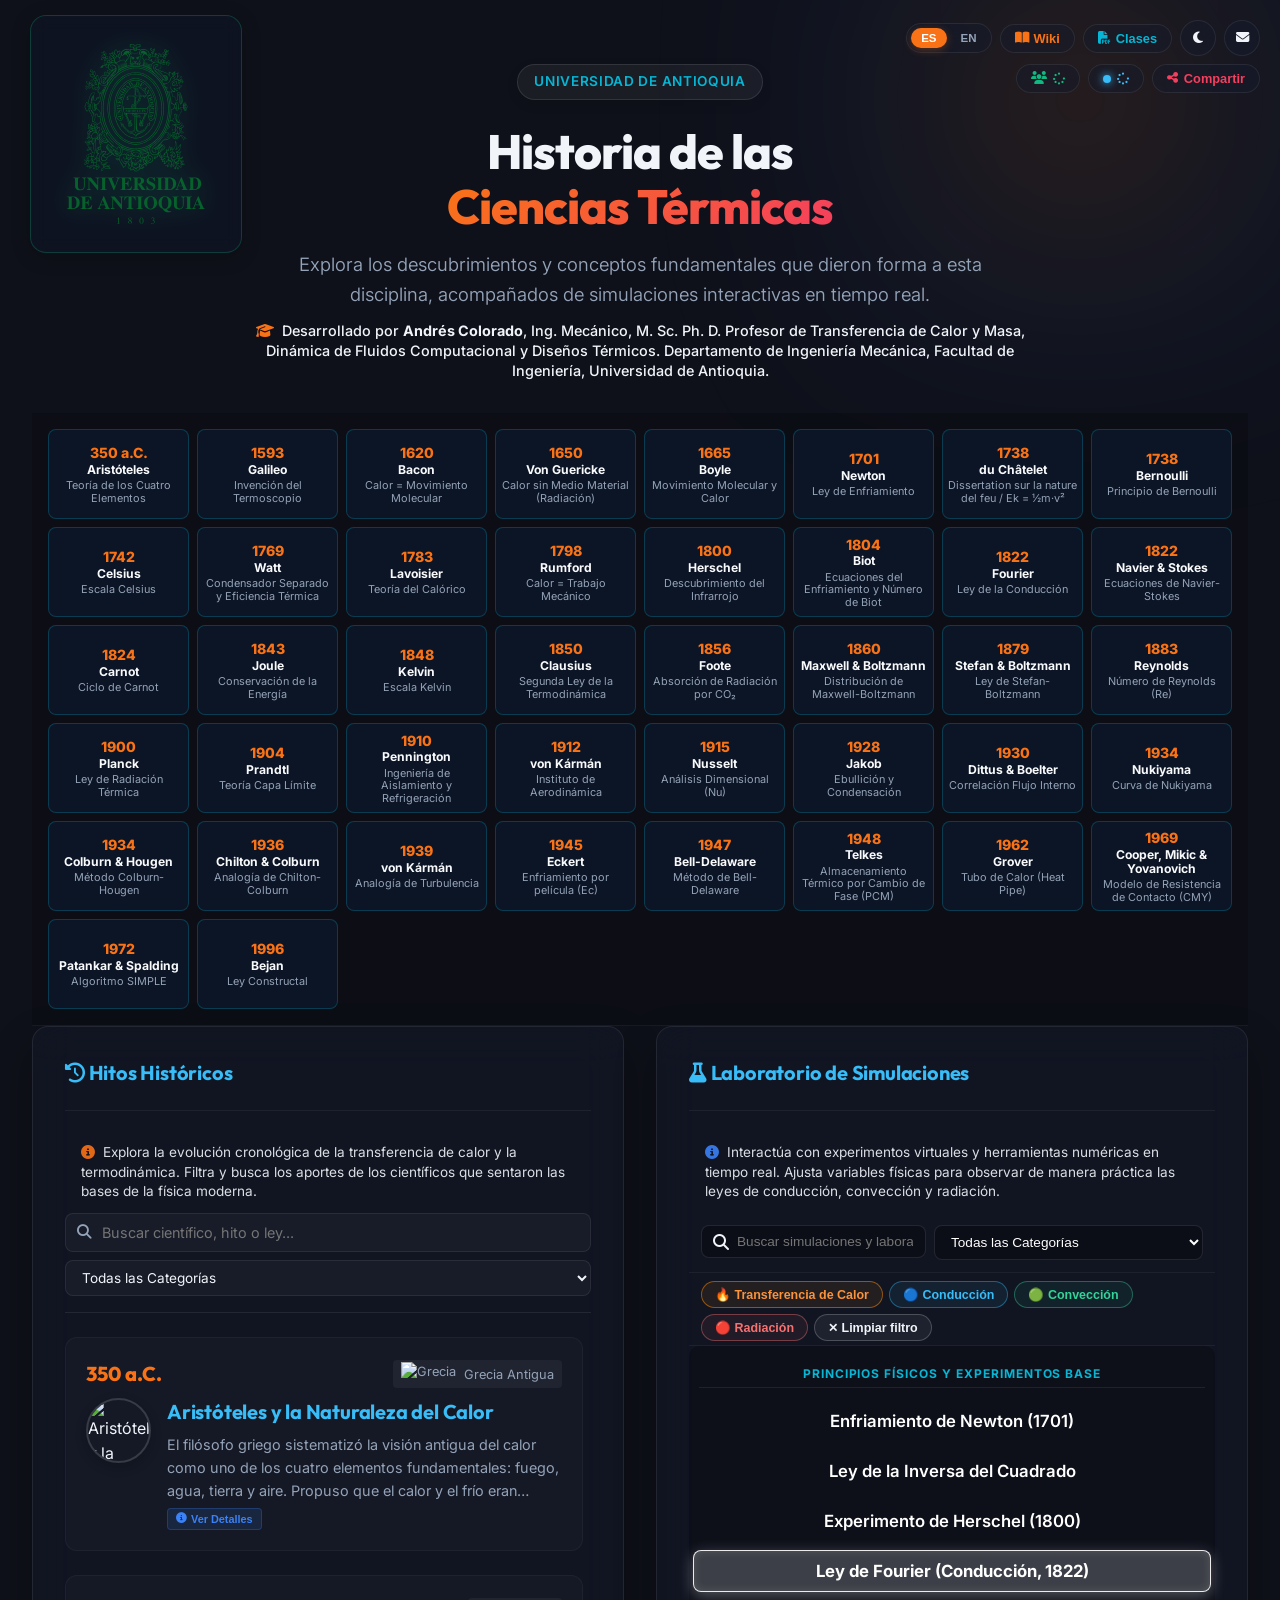
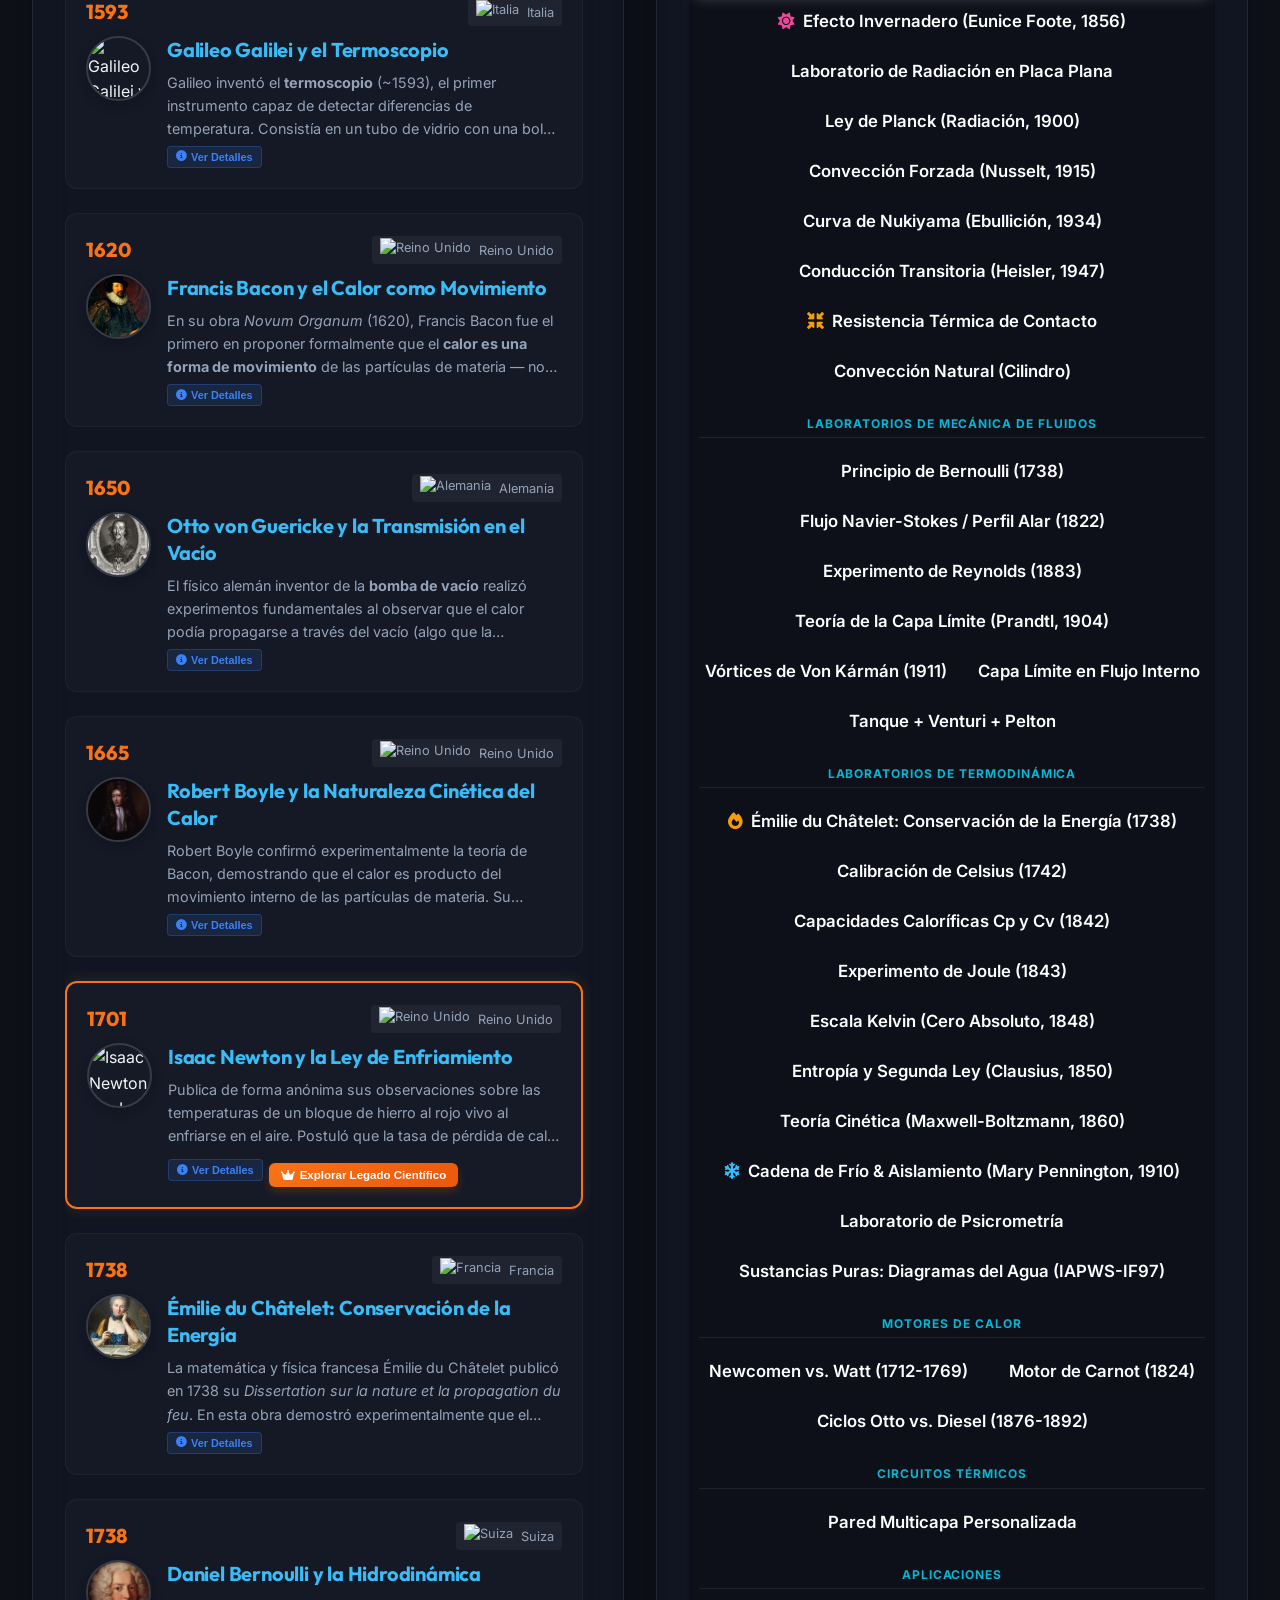
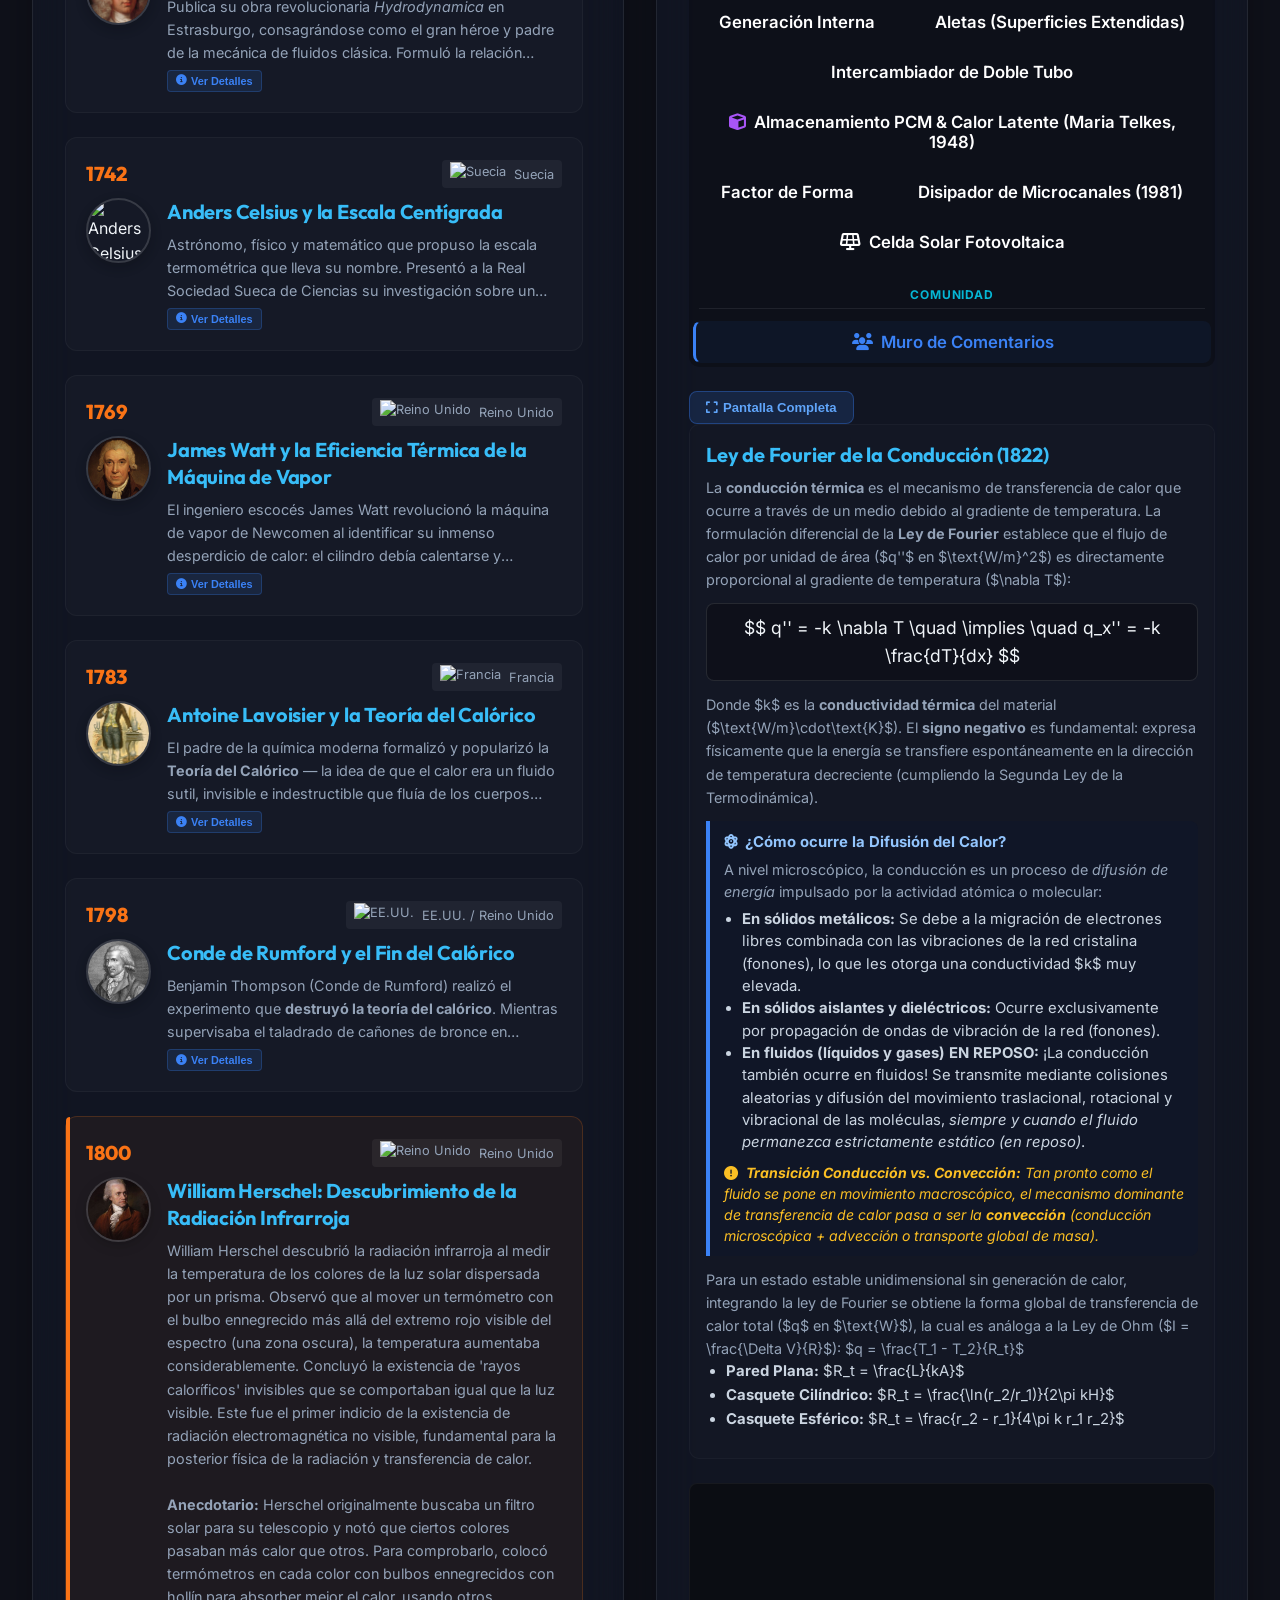
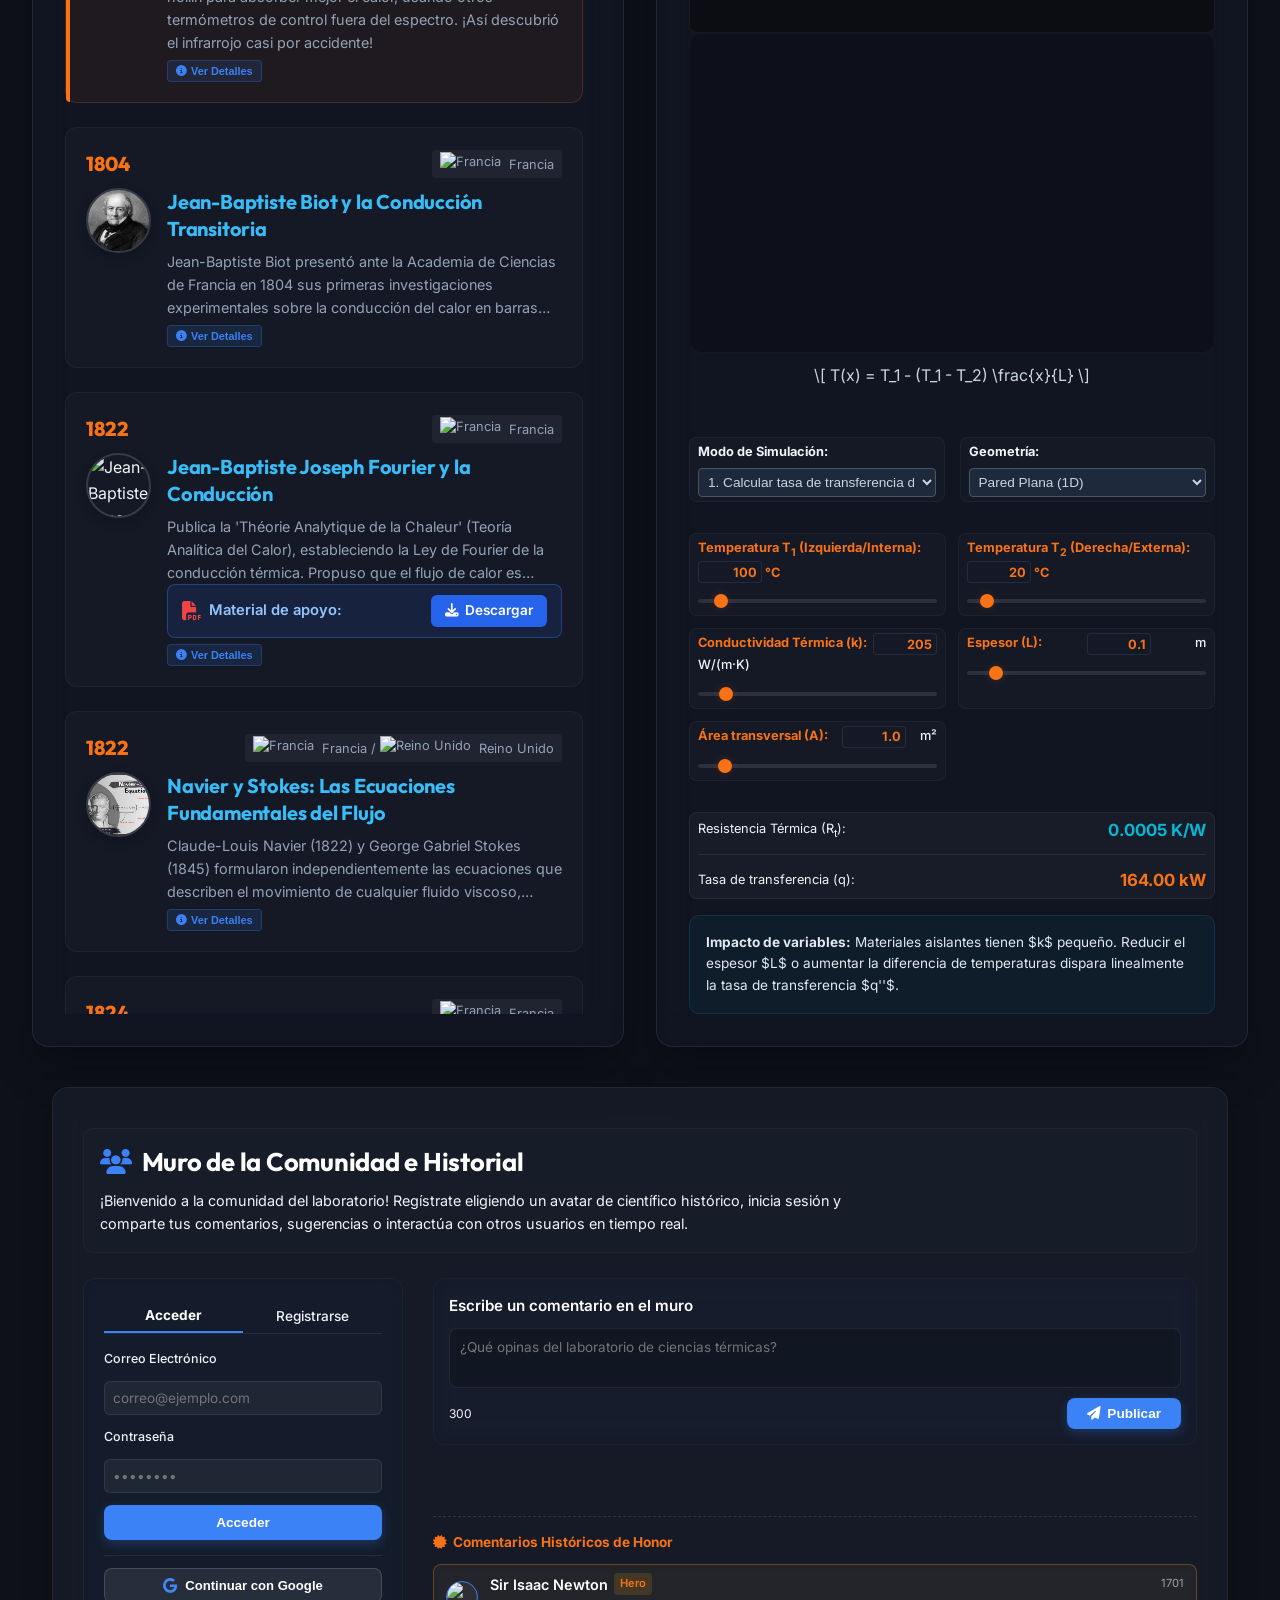
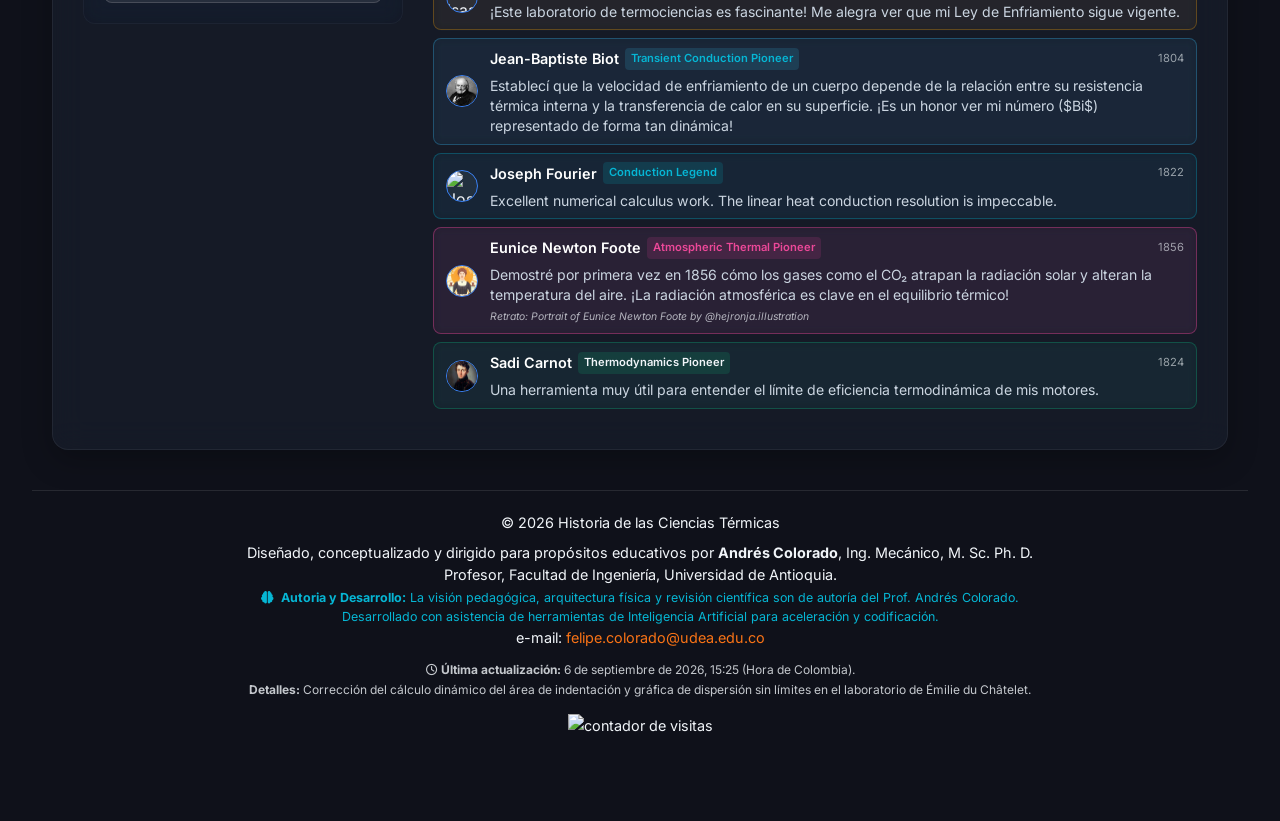
==== commit 8e026630: "Add files via upload" ====
--- a/index.html
+++ b/index.html
@@ -196,6 +196,20 @@
                     <i class="fas fa-file-pdf"></i>
                     <span class="lang-es">Ejercicios Conducción</span><span class="lang-en"
                         style="display:none;">Conduction Exercises</span>
+                </a>
+            </li>
+            <li>
+                <a href="M%C3%A9todos%20num%C3%A9ricos%20en%20la%20trasnferencia%20de%20calor%20transitorio%20y%20multidimensional.pdf" download target="_blank" rel="noopener">
+                    <i class="fas fa-file-pdf"></i>
+                    <span class="lang-es">Métodos numéricos</span><span class="lang-en"
+                        style="display:none;">Numerical methods</span>
+                </a>
+            </li>
+            <li>
+                <a href="taller_recuperacion_transferencia_calor_guiderevac120926.pdf" download target="_blank" rel="noopener">
+                    <i class="fas fa-file-pdf"></i>
+                    <span class="lang-es">Taller de recuperación</span><span class="lang-en"
+                        style="display:none;">Recovery workshop</span>
                 </a>
             </li>
         </ol>
